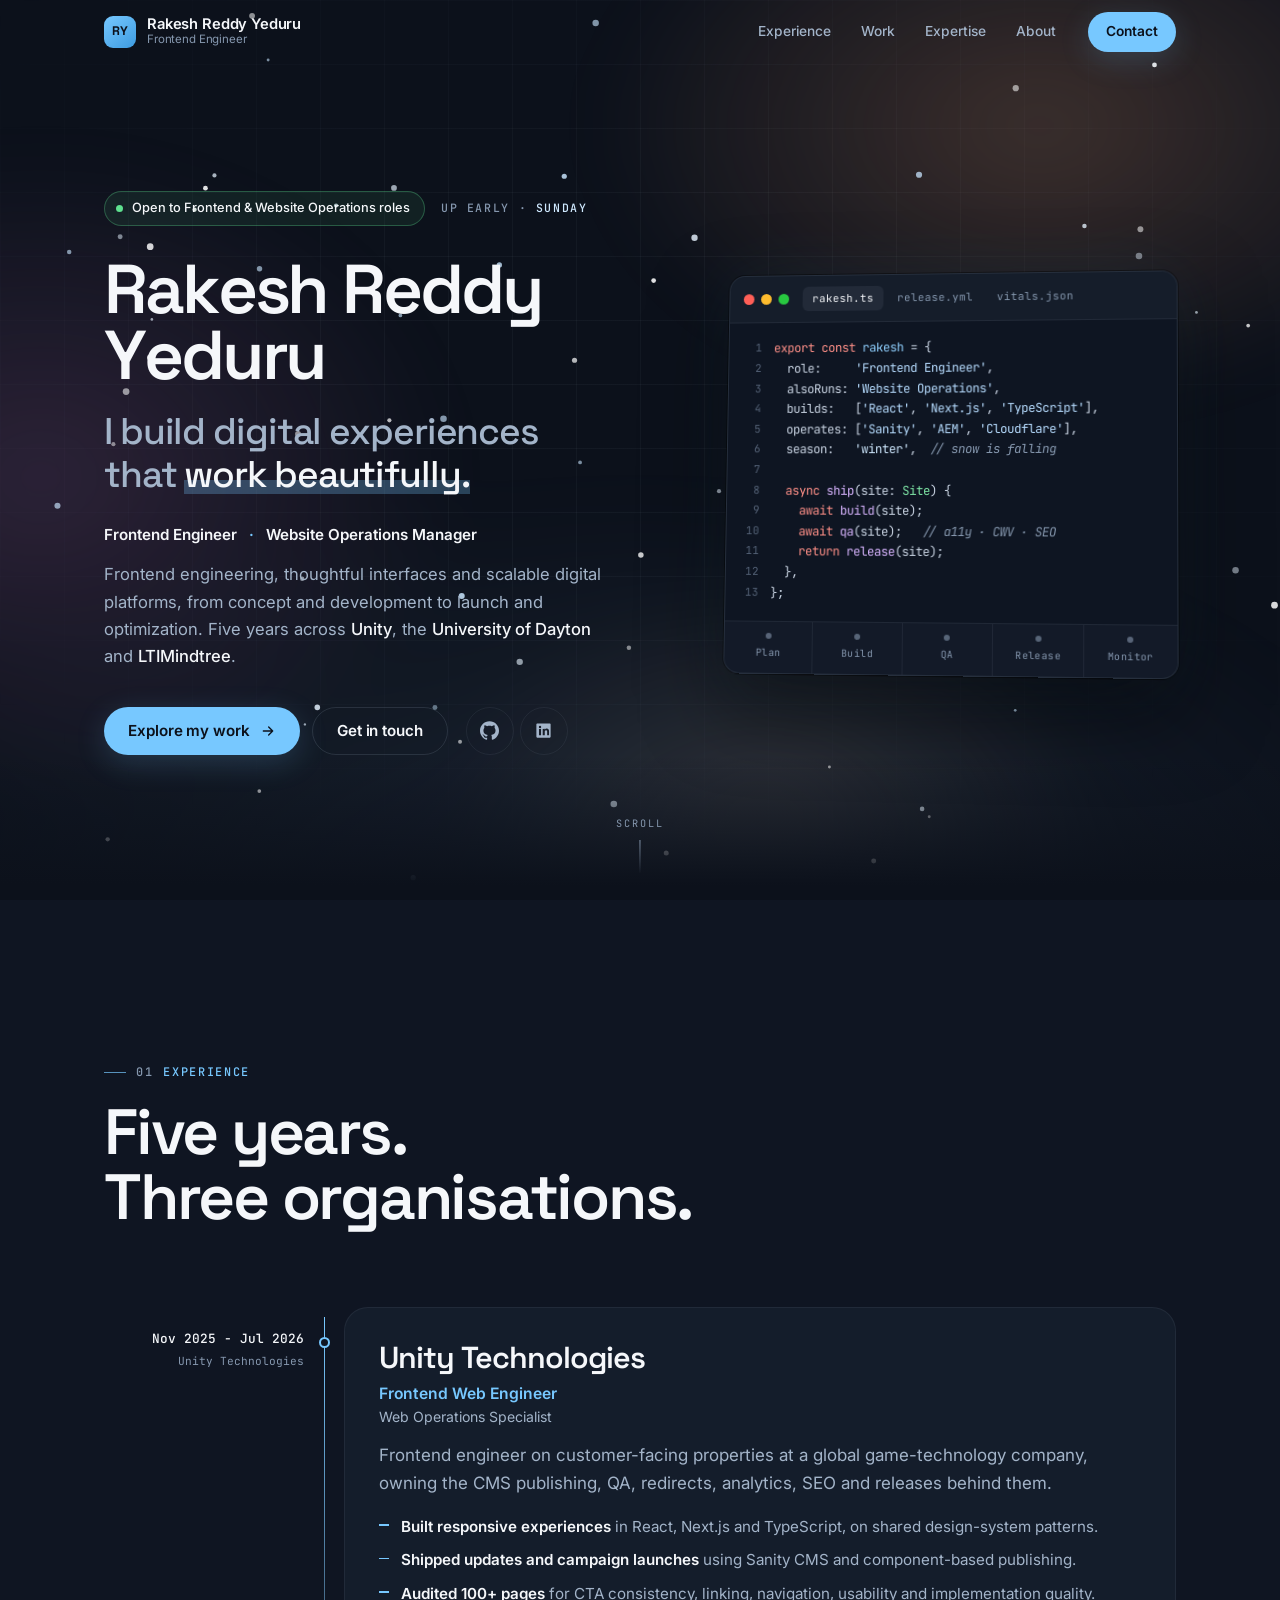
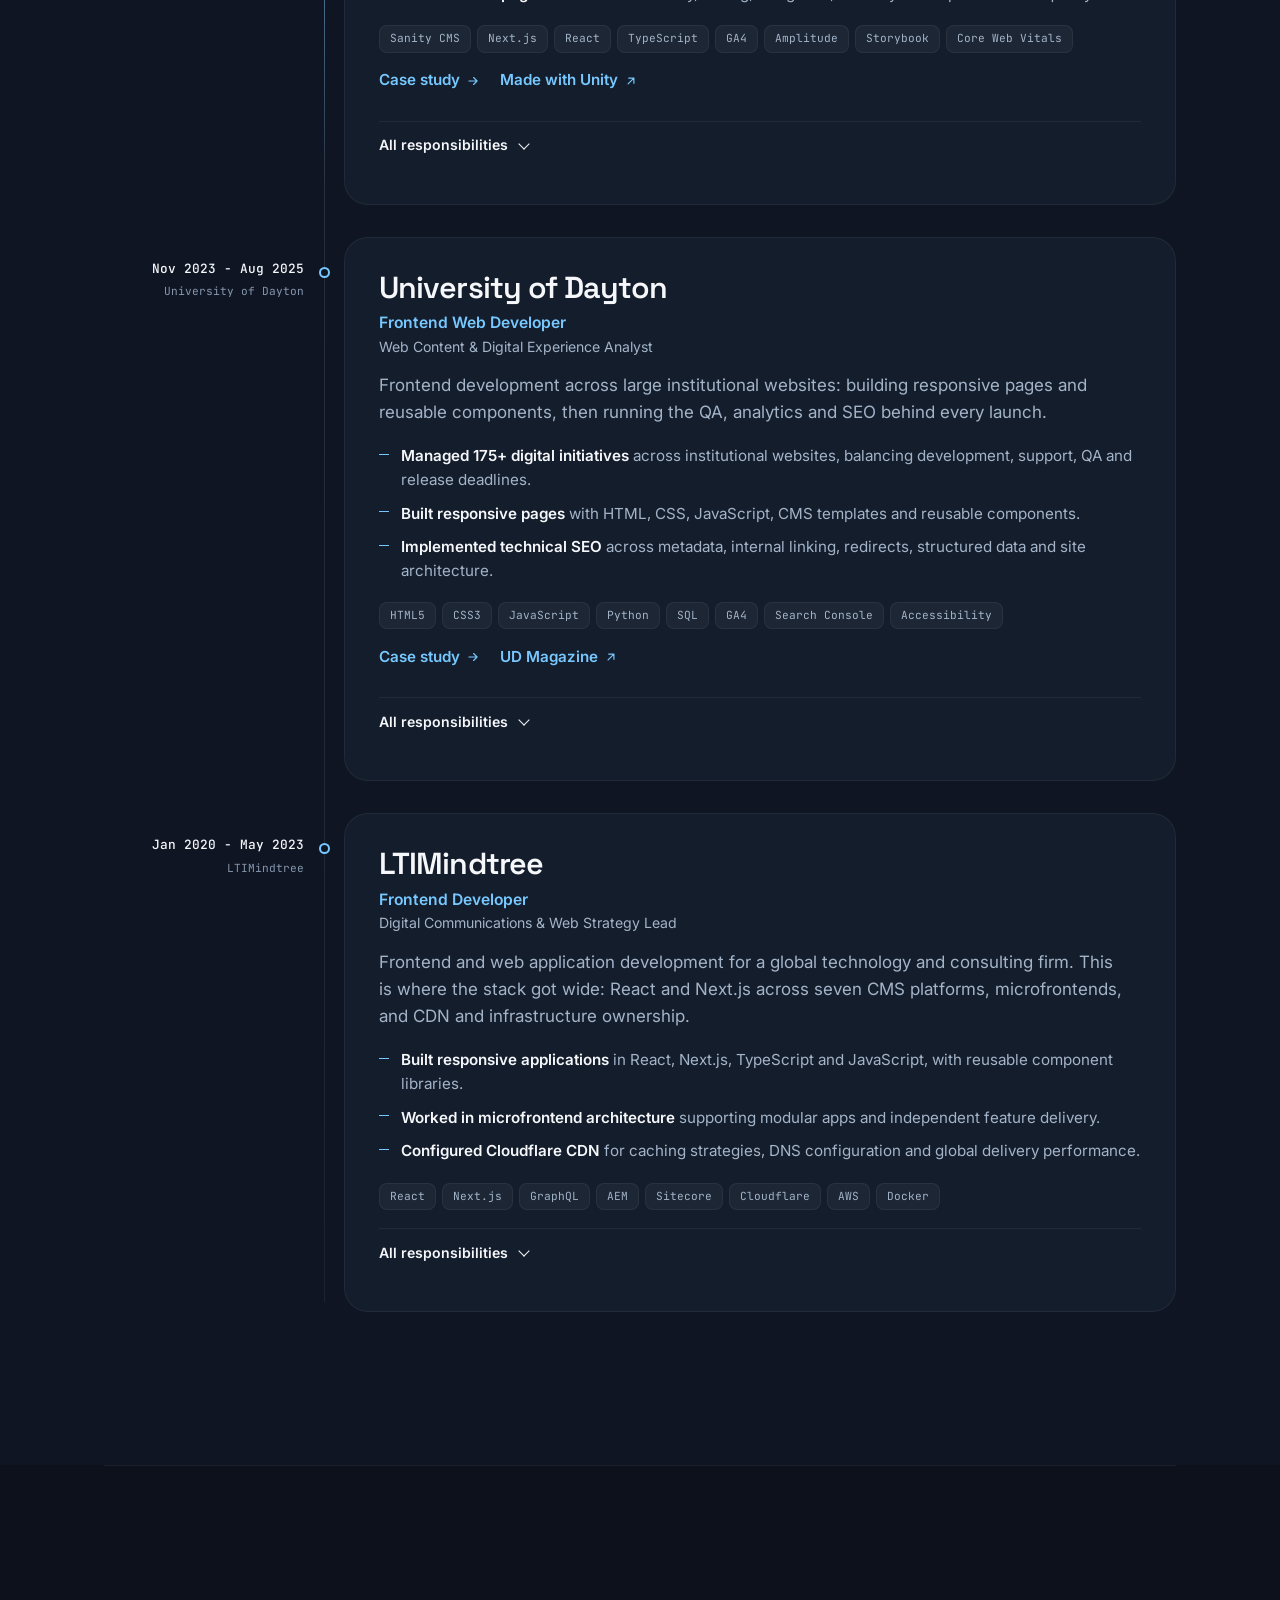
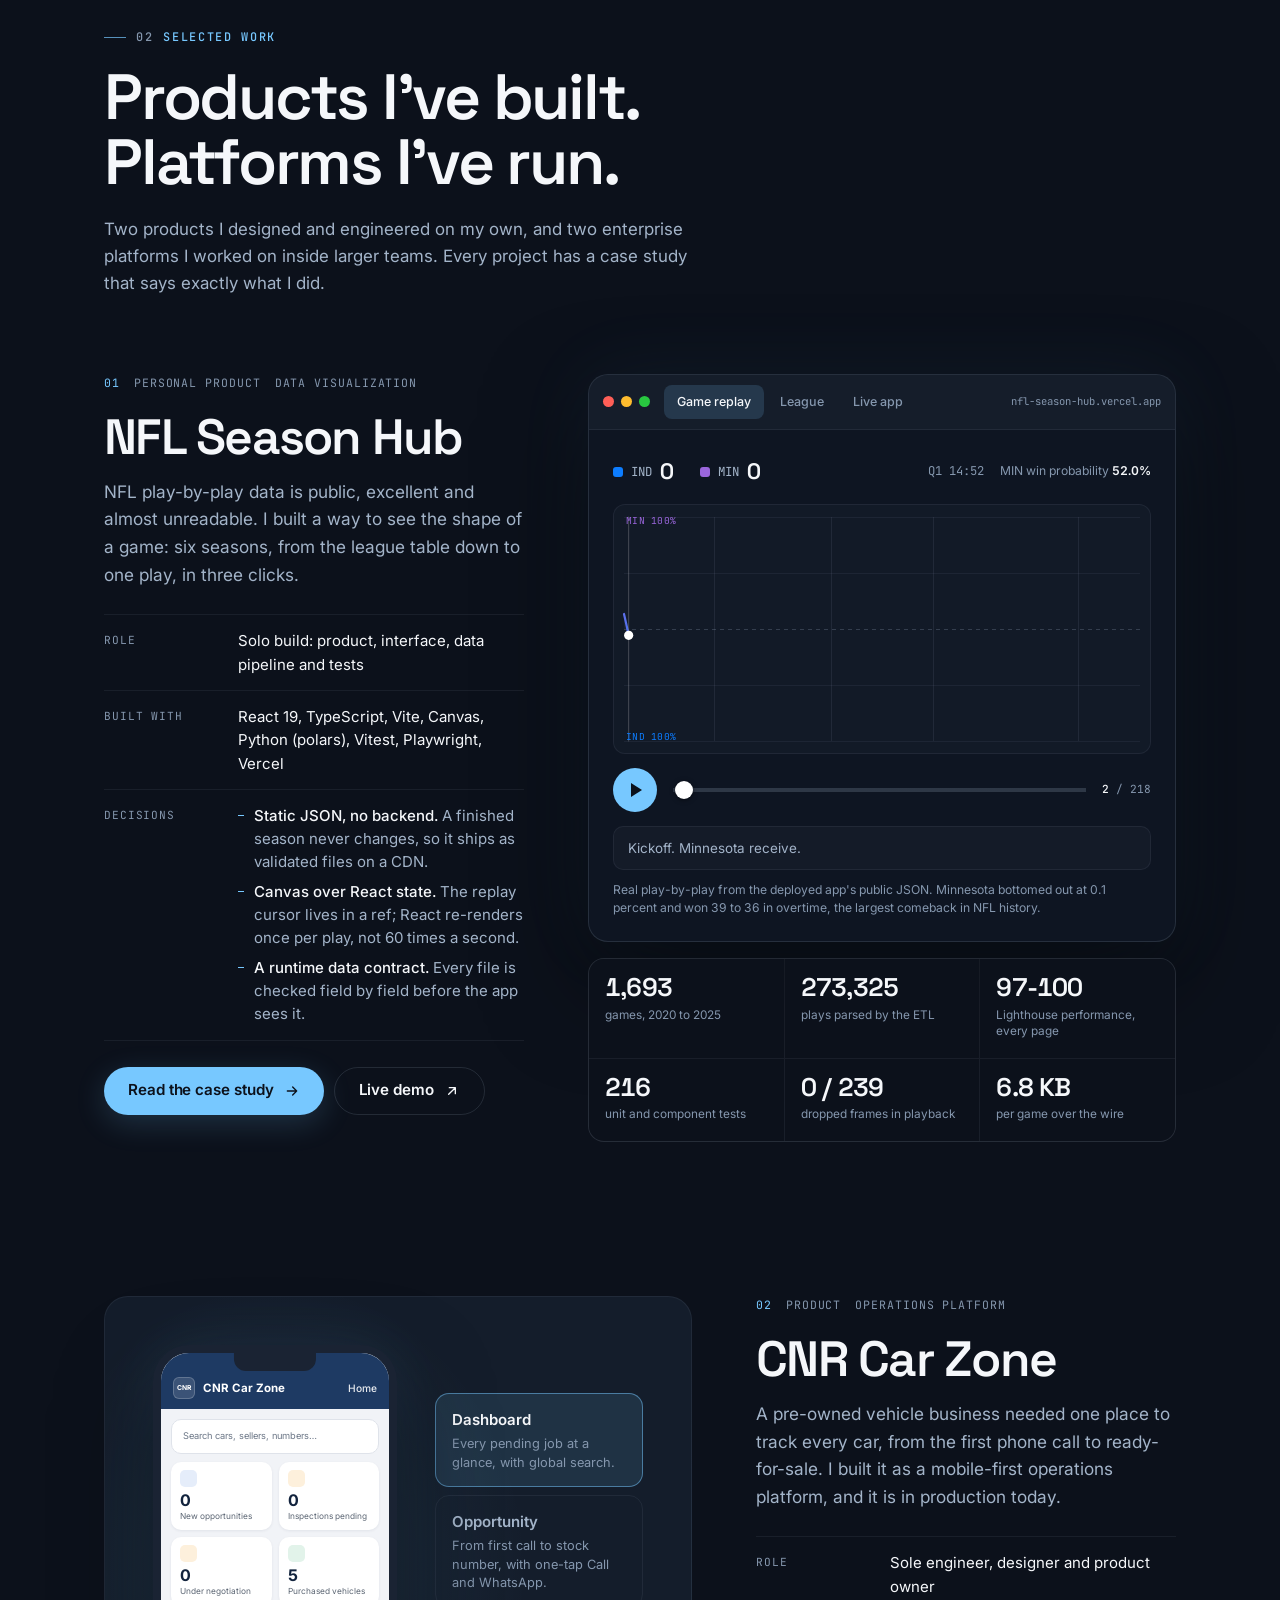
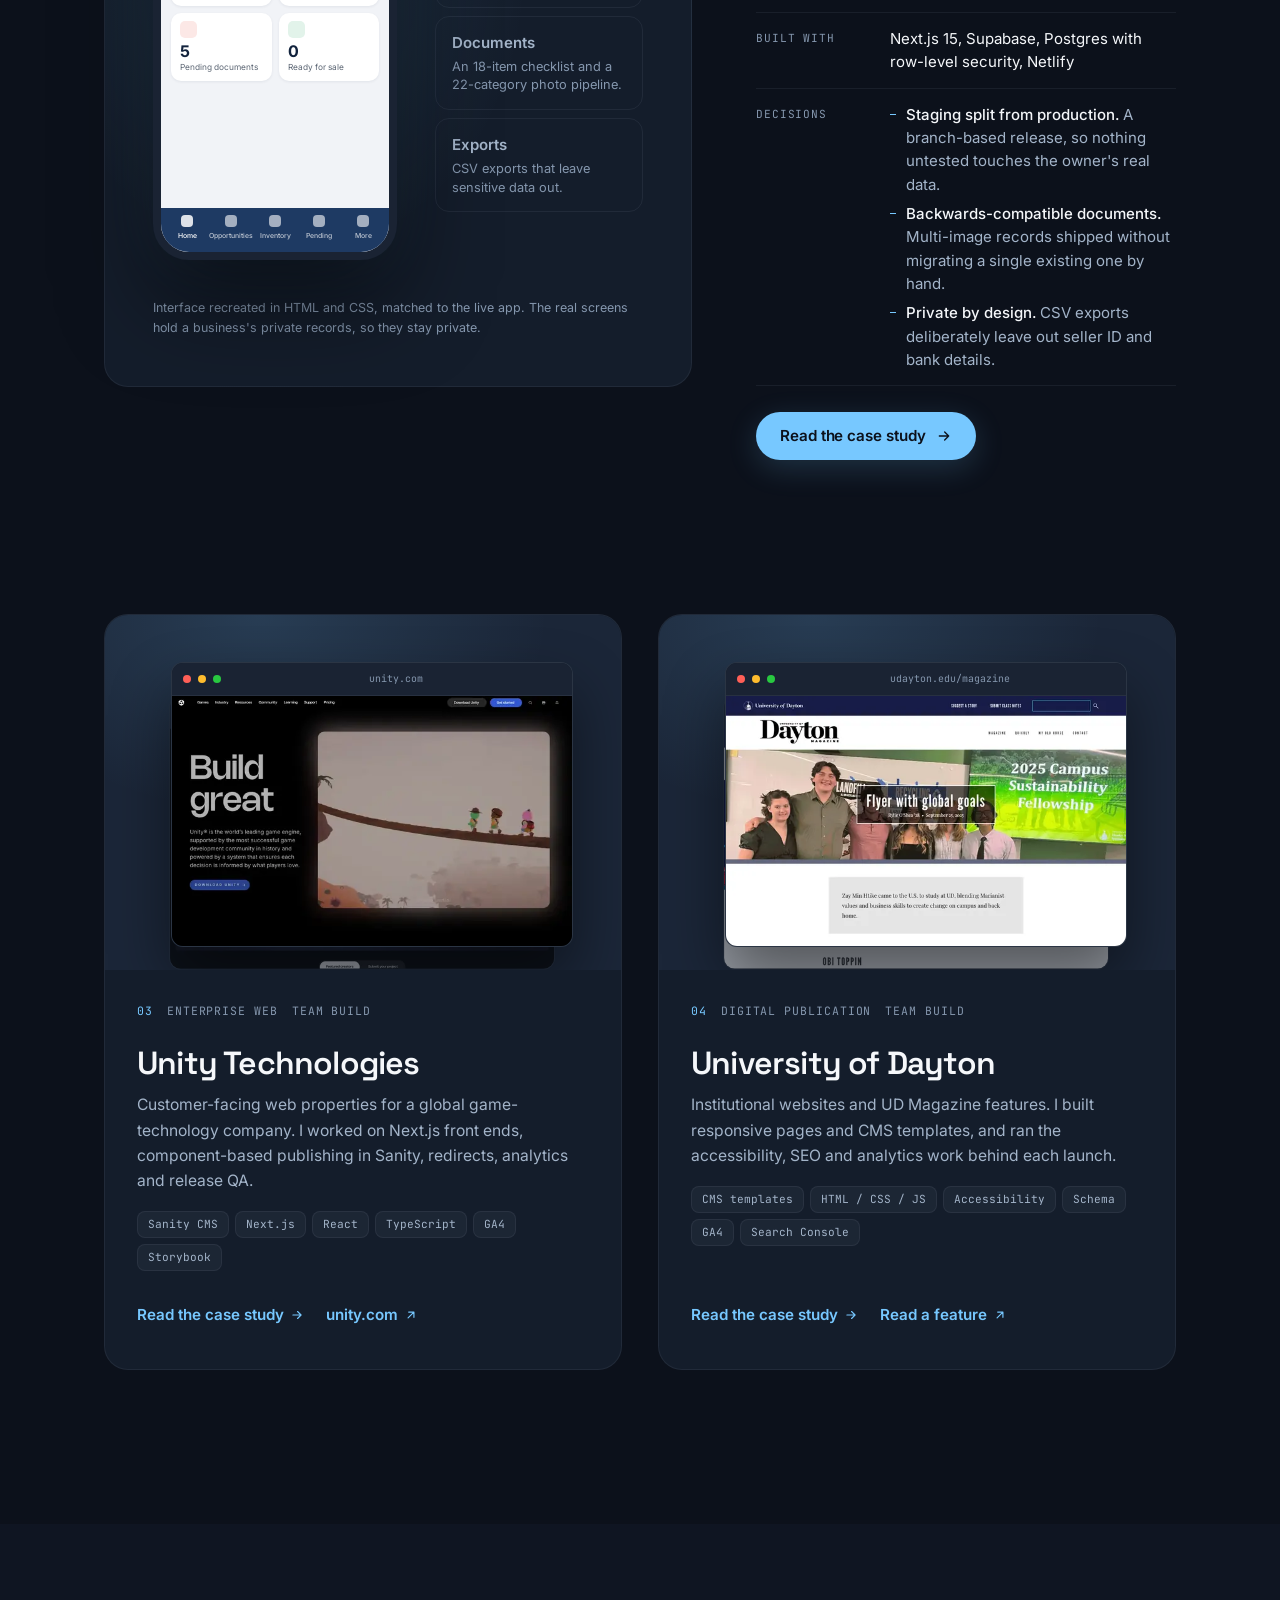
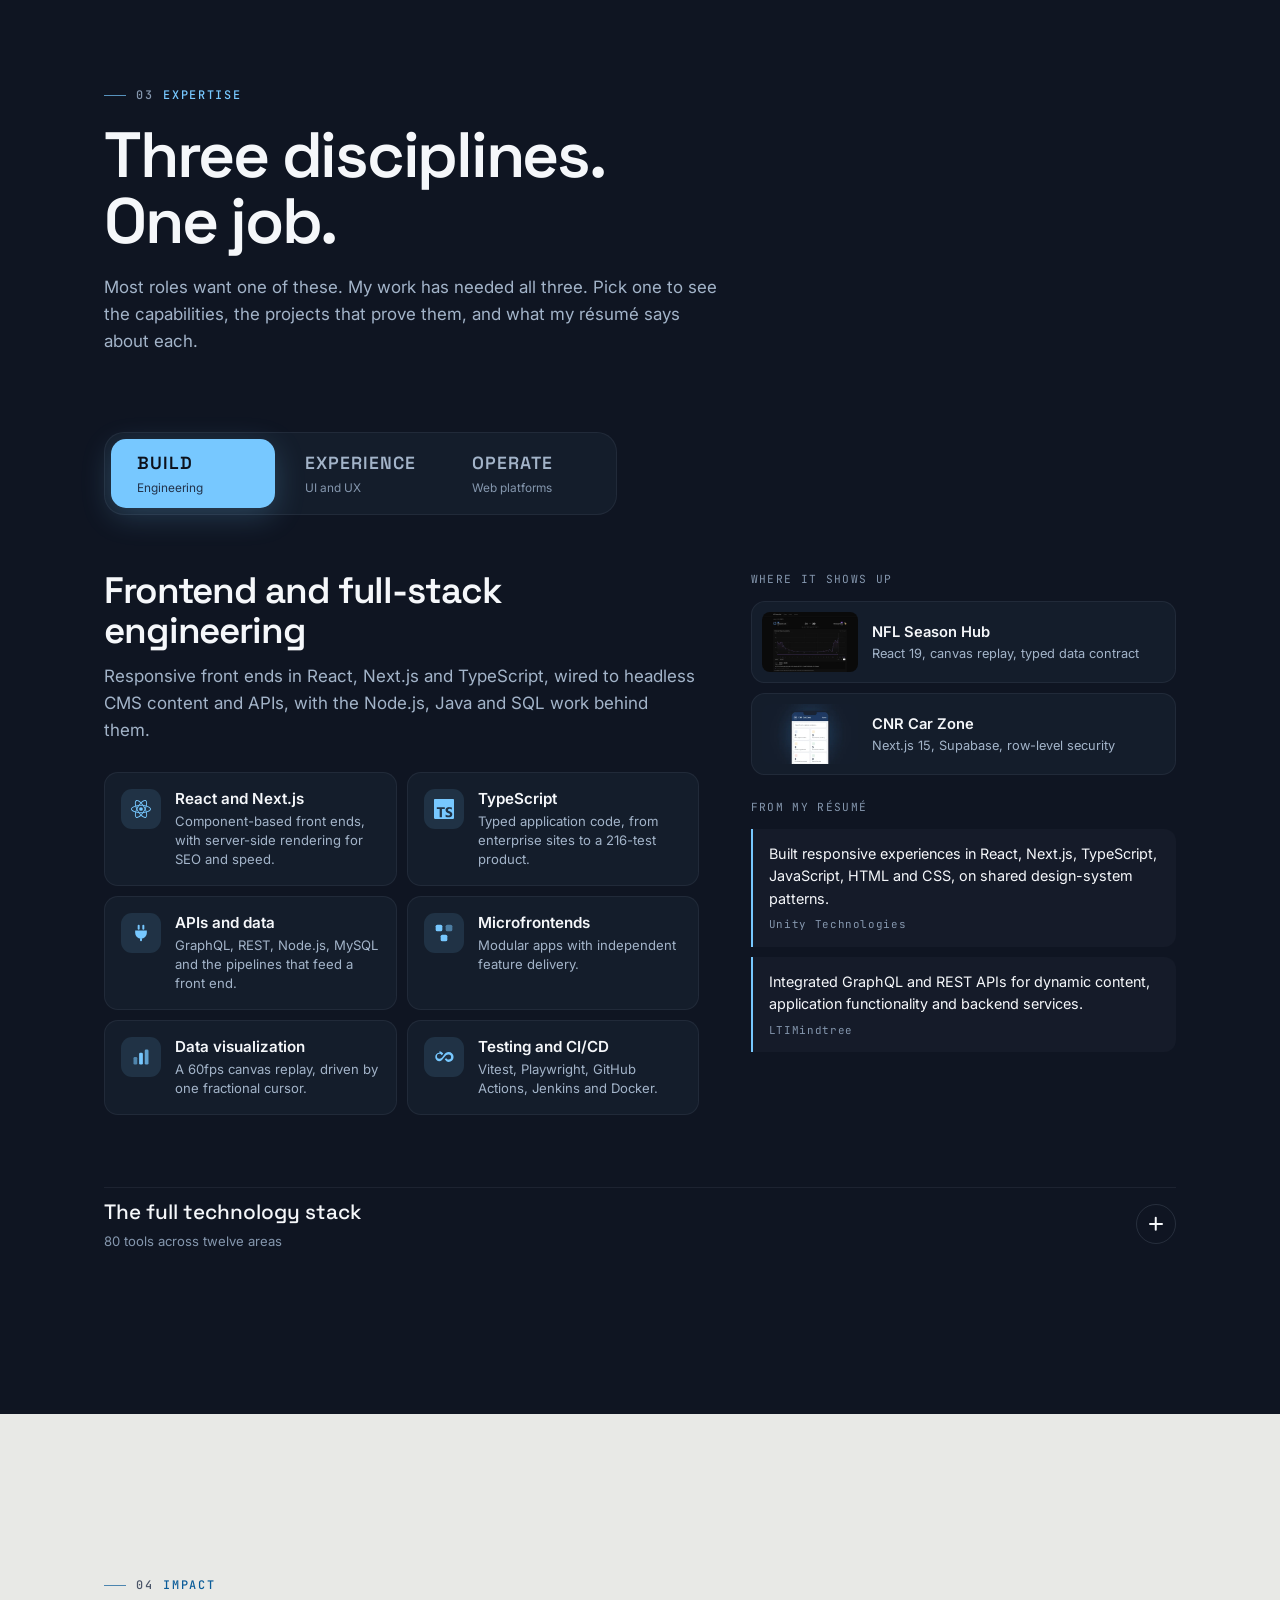
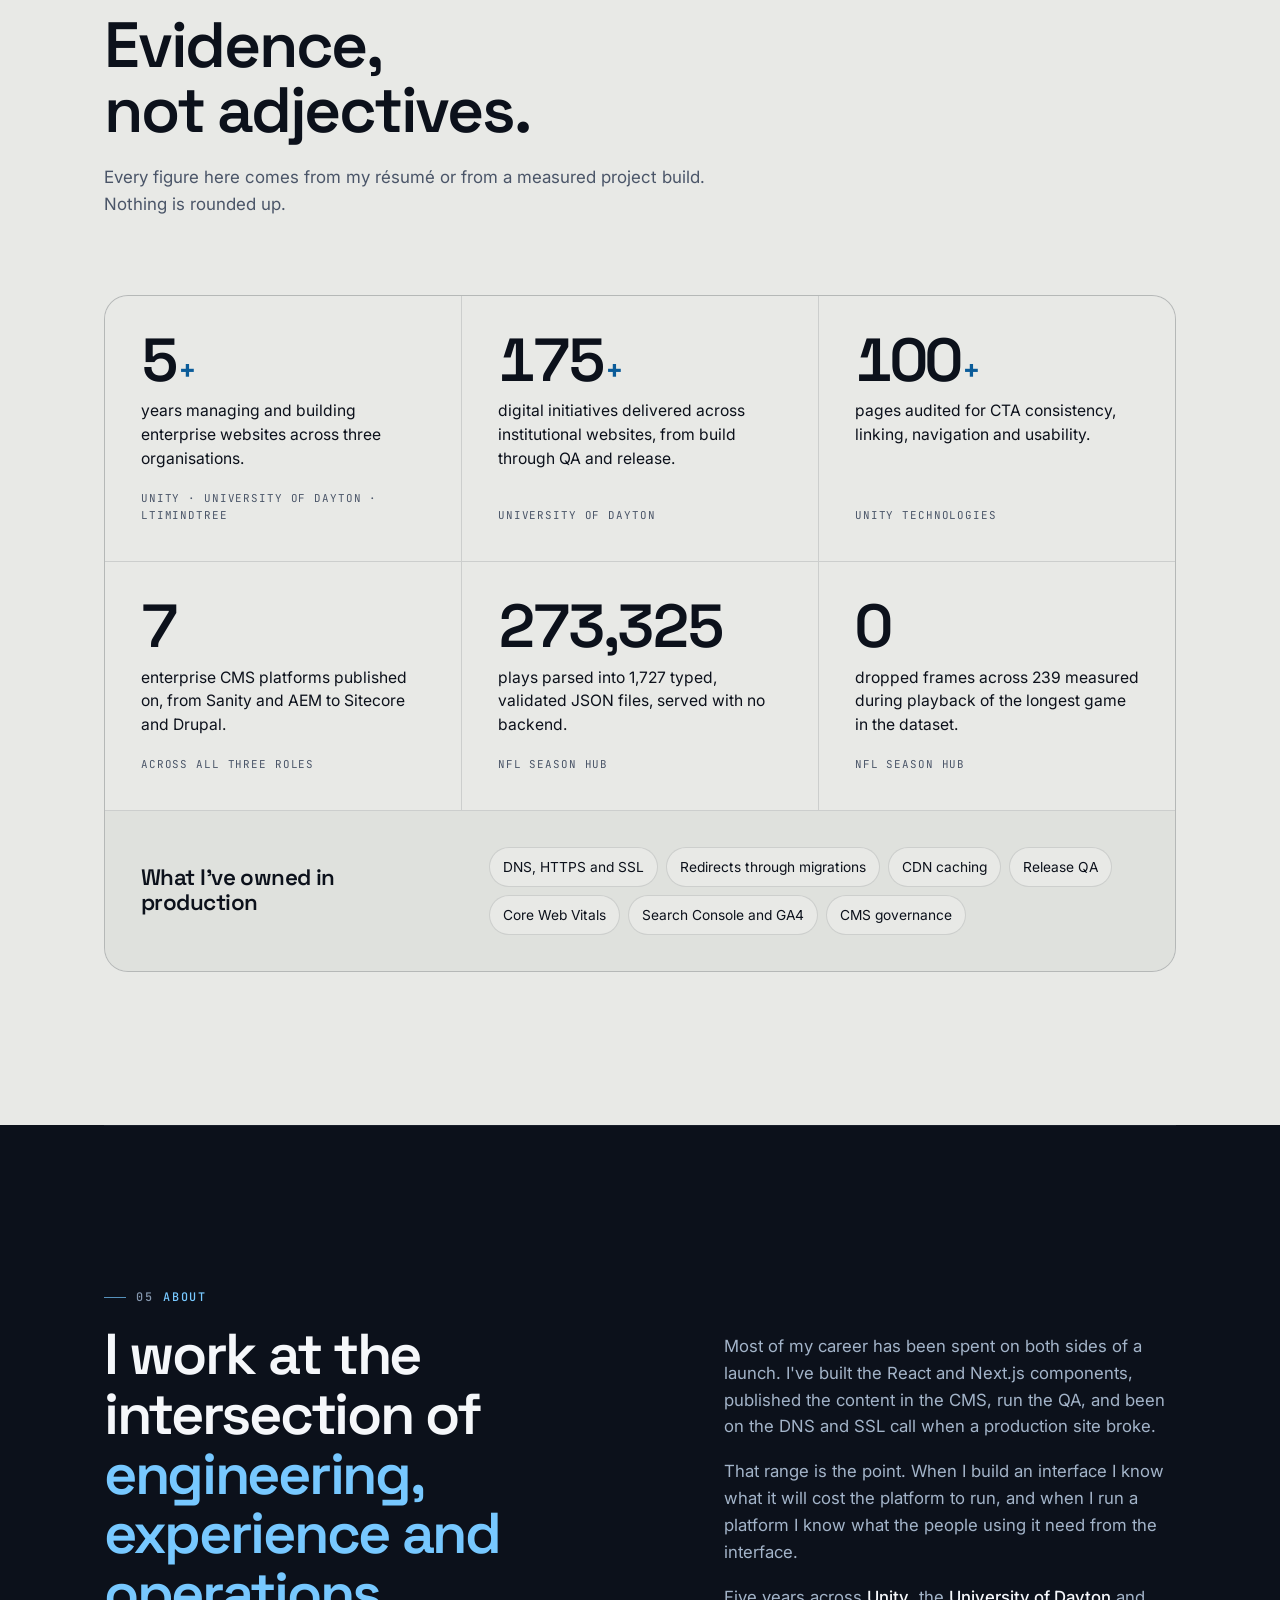
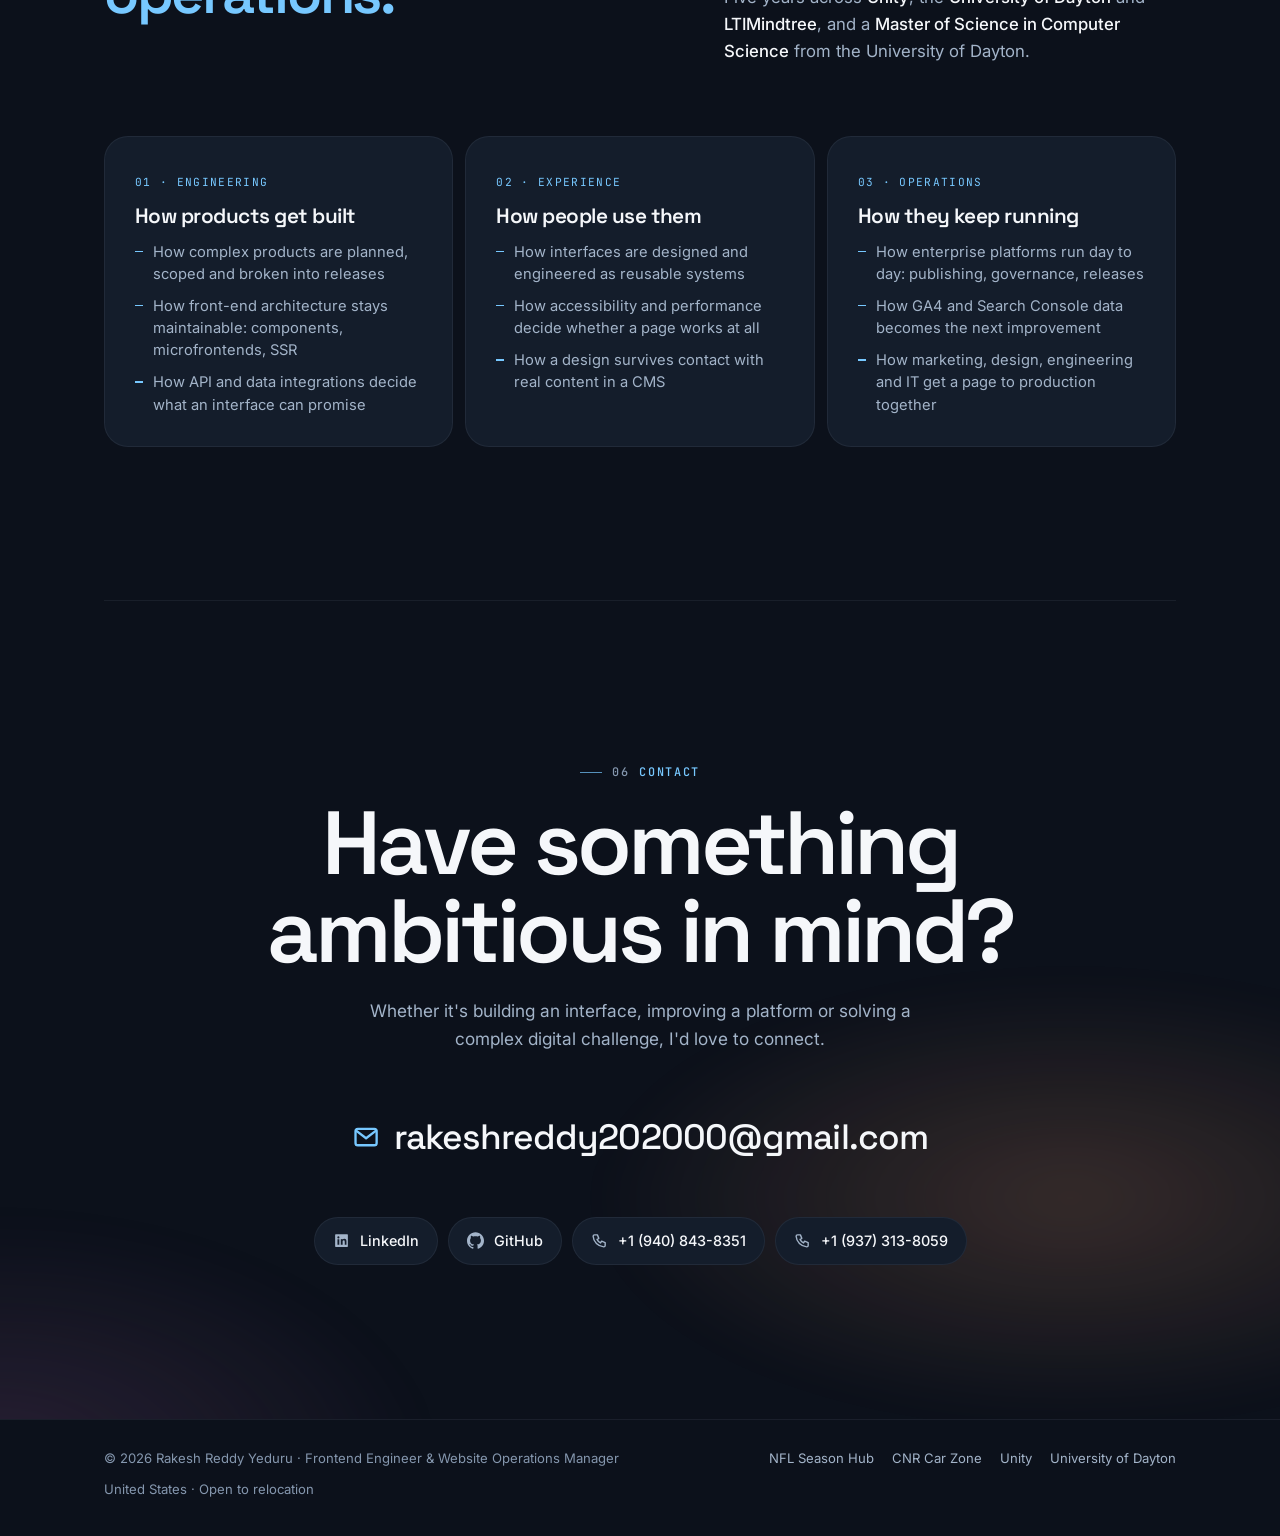
==== index.html @ 22d4b05c "Put professional experience before selected work Experience is now section 01, directly after the he" ====
<!DOCTYPE html>
<html lang="en" class="no-js">
<head>
<meta charset="utf-8" />
<meta name="viewport" content="width=device-width, initial-scale=1, viewport-fit=cover" />
<script>document.documentElement.className="js";</script>
<title>Rakesh Reddy Yeduru | Frontend Engineer &amp; Website Operations Manager</title>
<meta name="description" content="Frontend engineer and website operations manager. Five years across Unity, the University of Dayton and LTIMindtree: React and Next.js front ends, enterprise CMS, technical SEO, performance and production releases." />
<link rel="canonical" href="https://rakesh0710.github.io/Rakesh_Portfolio/" />
<meta name="theme-color" content="#0c111b" />
<link rel="icon" href="data:image/svg+xml,<svg xmlns='http://www.w3.org/2000/svg' viewBox='0 0 64 64'><rect width='64' height='64' rx='15' fill='%2377c8ff'/><text x='32' y='43' font-family='Helvetica,Arial,sans-serif' font-size='28' font-weight='bold' fill='%230c111b' text-anchor='middle'>RY</text></svg>" />

<!-- Link preview. og:image MUST be absolute. Update these URLs if the repo is ever renamed. -->
<meta property="og:type" content="website" />
<meta property="og:site_name" content="Rakesh Reddy Yeduru" />
<meta property="og:url" content="https://rakesh0710.github.io/Rakesh_Portfolio/" />
<meta property="og:title" content="Rakesh Reddy Yeduru | Frontend Engineer &amp; Website Operations Manager" />
<meta property="og:description" content="I build digital experiences that work beautifully. Five years across Unity, the University of Dayton and LTIMindtree." />
<meta property="og:image" content="https://rakesh0710.github.io/Rakesh_Portfolio/og.png" />
<meta property="og:image:width" content="1200" />
<meta property="og:image:height" content="630" />
<meta name="twitter:card" content="summary_large_image" />

<link rel="preconnect" href="https://fonts.googleapis.com">
<link rel="preconnect" href="https://fonts.gstatic.com" crossorigin>
<link href="https://fonts.googleapis.com/css2?family=Inter:wght@400;500;600&family=JetBrains+Mono:wght@400;500&family=Space+Grotesk:wght@500;600;700&display=swap" rel="stylesheet">
<link rel="stylesheet" href="styles.css">

<script type="application/ld+json">
{
  "@context": "https://schema.org",
  "@type": "Person",
  "name": "Rakesh Reddy Yeduru",
  "url": "https://rakesh0710.github.io/Rakesh_Portfolio/",
  "jobTitle": ["Frontend Engineer", "Website Operations Manager"],
  "email": "mailto:rakeshreddy202000@gmail.com",
  "alumniOf": { "@type": "CollegeOrUniversity", "name": "University of Dayton" },
  "sameAs": ["https://www.linkedin.com/in/rakeshyeduru/", "https://github.com/Rakesh0710"],
  "knowsAbout": ["React", "Next.js", "TypeScript", "Frontend engineering", "Enterprise CMS", "Technical SEO", "Web performance", "Accessibility", "Website operations"]
}
</script>
</head>
<body>
<svg class="sprite" aria-hidden="true" focusable="false" width="0" height="0" style="position:absolute"><symbol id="i-adobe" viewBox="0 0 24 24" fill="currentColor"><path d="M13.966 22.624l-1.69-4.281H8.122l3.892-9.144 5.662 13.425zM8.884 1.376H0v21.248zm15.116 0h-8.884L24 22.624Z"/></symbol><symbol id="i-amazonwebservices" viewBox="0 0 24 24" fill="currentColor"><path d="M6.763 10.036c0 .296.032.535.088.71.064.176.144.368.256.576.04.063.056.127.056.183 0 .08-.048.16-.152.24l-.503.335a.383.383 0 0 1-.208.072c-.08 0-.16-.04-.239-.112a2.47 2.47 0 0 1-.287-.375 6.18 6.18 0 0 1-.248-.471c-.622.734-1.405 1.101-2.347 1.101-.67 0-1.205-.191-1.596-.574-.391-.384-.59-.894-.59-1.533 0-.678.239-1.23.726-1.644.487-.415 1.133-.623 1.955-.623.272 0 .551.024.846.064.296.04.6.104.918.176v-.583c0-.607-.127-1.03-.375-1.277-.255-.248-.686-.367-1.3-.367-.28 0-.568.031-.863.103-.295.072-.583.16-.862.272a2.287 2.287 0 0 1-.28.104.488.488 0 0 1-.127.023c-.112 0-.168-.08-.168-.247v-.391c0-.128.016-.224.056-.28a.597.597 0 0 1 .224-.167c.279-.144.614-.264 1.005-.36a4.84 4.84 0 0 1 1.246-.151c.95 0 1.644.216 2.091.647.439.43.662 1.085.662 1.963v2.586zm-3.24 1.214c.263 0 .534-.048.822-.144.287-.096.543-.271.758-.51.128-.152.224-.32.272-.512.047-.191.08-.423.08-.694v-.335a6.66 6.66 0 0 0-.735-.136 6.02 6.02 0 0 0-.75-.048c-.535 0-.926.104-1.19.32-.263.215-.39.518-.39.917 0 .375.095.655.295.846.191.2.47.296.838.296zm6.41.862c-.144 0-.24-.024-.304-.08-.064-.048-.12-.16-.168-.311L7.586 5.55a1.398 1.398 0 0 1-.072-.32c0-.128.064-.2.191-.2h.783c.151 0 .255.025.31.08.065.048.113.16.16.312l1.342 5.284 1.245-5.284c.04-.16.088-.264.151-.312a.549.549 0 0 1 .32-.08h.638c.152 0 .256.025.32.08.063.048.12.16.151.312l1.261 5.348 1.381-5.348c.048-.16.104-.264.16-.312a.52.52 0 0 1 .311-.08h.743c.127 0 .2.065.2.2 0 .04-.009.08-.017.128a1.137 1.137 0 0 1-.056.2l-1.923 6.17c-.048.16-.104.263-.168.311a.51.51 0 0 1-.303.08h-.687c-.151 0-.255-.024-.32-.08-.063-.056-.119-.16-.15-.32l-1.238-5.148-1.23 5.14c-.04.16-.087.264-.15.32-.065.056-.177.08-.32.08zm10.256.215c-.415 0-.83-.048-1.229-.143-.399-.096-.71-.2-.918-.32-.128-.071-.215-.151-.247-.223a.563.563 0 0 1-.048-.224v-.407c0-.167.064-.247.183-.247.048 0 .096.008.144.024.048.016.12.048.2.08.271.12.566.215.878.279.319.064.63.096.95.096.502 0 .894-.088 1.165-.264a.86.86 0 0 0 .415-.758.777.777 0 0 0-.215-.559c-.144-.151-.416-.287-.807-.415l-1.157-.36c-.583-.183-1.014-.454-1.277-.813a1.902 1.902 0 0 1-.4-1.158c0-.335.073-.63.216-.886.144-.255.335-.479.575-.654.24-.184.51-.32.83-.415.32-.096.655-.136 1.006-.136.175 0 .359.008.535.032.183.024.35.056.518.088.16.04.312.08.455.127.144.048.256.096.336.144a.69.69 0 0 1 .24.2.43.43 0 0 1 .071.263v.375c0 .168-.064.256-.184.256a.83.83 0 0 1-.303-.096 3.652 3.652 0 0 0-1.532-.311c-.455 0-.815.071-1.062.223-.248.152-.375.383-.375.71 0 .224.08.416.24.567.159.152.454.304.877.44l1.134.358c.574.184.99.44 1.237.767.247.327.367.702.367 1.117 0 .343-.072.655-.207.926-.144.272-.336.511-.583.703-.248.2-.543.343-.886.447-.36.111-.734.167-1.142.167zM21.698 16.207c-2.626 1.94-6.442 2.969-9.722 2.969-4.598 0-8.74-1.7-11.87-4.526-.247-.223-.024-.527.272-.351 3.384 1.963 7.559 3.153 11.877 3.153 2.914 0 6.114-.607 9.06-1.852.439-.2.814.287.383.607zM22.792 14.961c-.336-.43-2.22-.207-3.074-.103-.255.032-.295-.192-.063-.36 1.5-1.053 3.967-.75 4.254-.399.287.36-.08 2.826-1.485 4.007-.215.184-.423.088-.327-.151.32-.79 1.03-2.57.695-2.994z"/></symbol><symbol id="i-apache" viewBox="0 0 24 24" fill="currentColor"><path d="M17.805 2.197v.066h.156v.44h.072v-.44h.156v-.066zm.9 0l-.175.353-.172-.353h-.087v.506h.067V2.3l.172.35h.045l.172-.35v.404h.066v-.506zm-4.257 1c-.204.31-.424.66-.66 1.06l-.04.062a44.457 44.457 0 00-1.265 2.29c-.187.36-.38.742-.577 1.146l2.267-.25c.66-.302.955-.578 1.242-.976a15.5 15.5 0 00.23-.342c.23-.363.46-.763.663-1.16.197-.386.37-.767.505-1.11.083-.22.15-.422.198-.6.042-.158.074-.307.1-.45-.884.15-1.965.295-2.668.33zM11.894 7.78l-.077.16c-.078.16-.157.32-.236.488-.086.18-.172.364-.26.552l-.132.287a75.265 75.265 0 00-1.427 3.3c-.163.397-.327.807-.493 1.23-.15.38-.297.765-.45 1.164l-.02.06c-.15.396-.3.802-.453 1.22l-.01.027.72-.08a.213.213 0 01-.042-.006c.863-.106 2.01-.75 2.75-1.547.342-.367.652-.8.94-1.306.213-.377.413-.795.604-1.258.168-.405.328-.843.48-1.318-.196.105-.423.18-.673.235a2.184 2.184 0 01-.273.046c.806-.31 1.314-.905 1.683-1.64a2.816 2.816 0 01-.968.428c-.06.012-.116.022-.174.03l-.043.006h.002c.278-.118.514-.248.718-.403a2.571 2.571 0 00.637-.698l.063-.104.077-.154a8.107 8.107 0 00.367-.85l.03-.088a3.04 3.04 0 00.123-.463.733.733 0 01-.094.065c-.243.145-.66.277-.996.34l.663-.074-.664.073h-.017l-.1.017c.006-.003.01-.006.017-.008l-2.265.25-.013.022zM8.27 16.45c-.117.323-.236.654-.355.992l-.005.015c-.016.046-.032.094-.05.142-.08.227-.15.432-.31.9.264.12.475.435.675.793a1.44 1.44 0 00-.466-.99c1.293.06 2.41-.27 2.99-1.217.05-.084.096-.173.14-.268-.26.333-.59.474-1.2.44 0 0-.004 0-.005.002l.004-.002c.9-.404 1.354-.79 1.754-1.433.094-.153.186-.32.28-.503-.788.81-1.702 1.04-2.664.865l-.72.078a6.43 6.43 0 00-.067.183zM15.42.112c-.376.222-1 .85-1.748 1.763l.686 1.294c.48-.687.97-1.307 1.462-1.836l.058-.062c-.02.02-.04.04-.057.062-.16.176-.644.74-1.375 1.863.703-.035 1.784-.18 2.666-.33.262-1.47-.258-2.142-.258-2.142s-.66-1.07-1.436-.61zm-3.084 6.402a40.253 40.253 0 011.306-2.26l.04-.064c.224-.352.45-.693.677-1.02l-.685-1.293-.157.192c-.197.245-.403.51-.613.79a39.853 39.853 0 00-2.016 2.97l-.022.038.893 1.763c.19-.378.38-.752.575-1.118zm-3.73 8.32c.158-.406.319-.81.483-1.225.156-.394.32-.79.484-1.19a91.133 91.133 0 011.6-3.604l.205-.424c.12-.243.237-.485.36-.724a.125.125 0 01.02-.04l-.895-1.763-.044.07c-.207.34-.414.687-.617 1.042a38.056 38.056 0 00-1.092 2.04l-.094.193a24.573 24.573 0 00-1.258 3.087 18.492 18.492 0 00-.52 1.997l.896 1.77c.117-.317.24-.638.364-.963zm-1.376-.476a13.38 13.38 0 00-.234 1.692c0 .02-.004.04-.005.06-.28-.45-1.03-.888-1.026-.884.537.778.944 1.55 1.005 2.31-.29.058-.684-.027-1.14-.195.475.436.83.556.97.588-.434.03-.89.328-1.346.67.668-.27 1.21-.38 1.596-.29-.61 1.74-1.23 3.655-1.843 5.69a.538.538 0 00.364-.354c.11-.368.84-2.786 1.978-5.965l.097-.27.028-.078c.12-.332.246-.672.374-1.02l.09-.237v-.004L7.24 14.3c-.003.02-.01.04-.012.06z"/></symbol><symbol id="i-badge" viewBox="0 0 24 24" fill="currentColor"><circle cx="12" cy="12" r="10"/><path d="m7.5 12.5 3 3 6-6.5" fill="none" stroke="#fff" stroke-width="2.4" stroke-linecap="round" stroke-linejoin="round"/></symbol><symbol id="i-bolt" viewBox="0 0 24 24" fill="currentColor"><path d="M13.5 2 4 13.5h6L9.5 22 20 10h-6.6z"/></symbol><symbol id="i-browser" viewBox="0 0 24 24" fill="currentColor"><rect x="2" y="3" width="20" height="18" rx="3" fill="none" stroke="currentColor" stroke-width="2.2"/><path d="M2 8.5h20" stroke="currentColor" stroke-width="2.2"/><circle cx="5.8" cy="5.8" r="1.1"/></symbol><symbol id="i-cache" viewBox="0 0 24 24" fill="currentColor"><rect x="2" y="3" width="20" height="6" rx="2"/><rect x="2" y="11" width="20" height="6" rx="2" opacity=".6"/><rect x="5" y="19" width="14" height="3" rx="1.5" opacity=".35"/></symbol><symbol id="i-chart" viewBox="0 0 24 24" fill="currentColor"><rect x="3" y="12" width="4.5" height="9" rx="1.5" opacity=".55"/><rect x="9.75" y="7" width="4.5" height="14" rx="1.5"/><rect x="16.5" y="3" width="4.5" height="18" rx="1.5" opacity=".75"/></symbol><symbol id="i-click" viewBox="0 0 24 24" fill="currentColor"><path d="M6 3.5 19.5 10l-5.6 1.9L11 18z"/><path d="M13 14.5 18 21" stroke="currentColor" stroke-width="2.6" stroke-linecap="round"/></symbol><symbol id="i-cloudflare" viewBox="0 0 24 24" fill="currentColor"><path d="M16.5088 16.8447c.1475-.5068.0908-.9707-.1553-1.3154-.2246-.3164-.6045-.499-1.0615-.5205l-8.6592-.1123a.1559.1559 0 0 1-.1333-.0713c-.0283-.042-.0351-.0986-.021-.1553.0278-.084.1123-.1484.2036-.1562l8.7359-.1123c1.0351-.0489 2.1601-.8868 2.5537-1.9136l.499-1.3013c.0215-.0561.0293-.1128.0147-.168-.5625-2.5463-2.835-4.4453-5.5499-4.4453-2.5039 0-4.6284 1.6177-5.3876 3.8614-.4927-.3658-1.1187-.5625-1.794-.499-1.2026.119-2.1665 1.083-2.2861 2.2856-.0283.31-.0069.6128.0635.894C1.5683 13.171 0 14.7754 0 16.752c0 .1748.0142.3515.0352.5273.0141.083.0844.1475.1689.1475h15.9814c.0909 0 .1758-.0645.2032-.1553l.12-.4268zm2.7568-5.5634c-.0771 0-.1611 0-.2383.0112-.0566 0-.1054.0415-.127.0976l-.3378 1.1744c-.1475.5068-.0918.9707.1543 1.3164.2256.3164.6055.498 1.0625.5195l1.8437.1133c.0557 0 .1055.0263.1329.0703.0283.043.0351.1074.0214.1562-.0283.084-.1132.1485-.204.1553l-1.921.1123c-1.041.0488-2.1582.8867-2.5527 1.914l-.1406.3585c-.0283.0713.0215.1416.0986.1416h6.5977c.0771 0 .1474-.0489.169-.126.1122-.4082.1757-.837.1757-1.2803 0-2.6025-2.125-4.727-4.7344-4.727"/></symbol><symbol id="i-code" viewBox="0 0 24 24" fill="currentColor"><path d="M8.2 5.4 2 12l6.2 6.6 1.9-1.8L5.7 12l4.4-4.8z"/><path d="m15.8 5.4 6.2 6.6-6.2 6.6-1.9-1.8 4.4-4.8-4.4-4.8z" opacity=".6"/></symbol><symbol id="i-compass" viewBox="0 0 24 24" fill="currentColor"><circle cx="12" cy="12" r="10" fill="none" stroke="currentColor" stroke-width="2.3"/><path d="m16 8-2.2 5.8L8 16l2.2-5.8z"/></symbol><symbol id="i-components" viewBox="0 0 24 24" fill="currentColor"><rect x="2" y="2" width="9" height="9" rx="2"/><rect x="13" y="2" width="9" height="9" rx="2"/><rect x="2" y="13" width="9" height="9" rx="2"/><rect x="13" y="13" width="9" height="9" rx="2" opacity=".45"/></symbol><symbol id="i-confluence" viewBox="0 0 24 24" fill="currentColor"><path d="M.87 18.257c-.248.382-.53.875-.763 1.245a.764.764 0 0 0 .255 1.04l4.965 3.054a.764.764 0 0 0 1.058-.26c.199-.332.454-.763.733-1.221 1.967-3.247 3.945-2.853 7.508-1.146l4.957 2.337a.764.764 0 0 0 1.028-.382l2.364-5.346a.764.764 0 0 0-.382-1 599.851 599.851 0 0 1-4.965-2.361C10.911 10.97 5.224 11.185.87 18.257zM23.131 5.743c.249-.405.531-.875.764-1.25a.764.764 0 0 0-.256-1.034L18.675.404a.764.764 0 0 0-1.058.26c-.195.335-.451.763-.734 1.225-1.966 3.246-3.945 2.85-7.508 1.146L4.437.694a.764.764 0 0 0-1.027.382L1.046 6.422a.764.764 0 0 0 .382 1c1.039.49 3.105 1.467 4.965 2.361 6.698 3.246 12.392 3.029 16.738-4.04z"/></symbol><symbol id="i-contentful" viewBox="0 0 24 24" fill="currentColor"><path d="M21.875 16.361c-.043-.048-1.067-1.18-2.365-1.19-.68 0-1.288.283-1.815.858-.773.842-2.35 1.85-4.25 1.921-1.598.059-3.085-.548-4.423-1.805-1.644-1.544-2.155-4.016-1.302-6.297.834-2.23 2.752-3.616 5.131-3.707l.044-.004c.024-.003 2.302-.258 4.325 1.548.17.185 1.154 1.197 2.475 1.228.823.018 1.586-.336 2.27-1.055.602-.632.87-1.342.797-2.112-.154-1.61-1.806-2.876-2.03-3.04-.212-.184-1.878-1.578-4.476-2.294-2.52-.695-6.42-.853-10.685 2.349a7.31 7.31 0 0 0-.557.49c-.28.208-.523.462-.716.753a12.469 12.469 0 0 0-3.064 8.677c.207 6.283 5.265 9.293 5.646 9.51.262.17 2.906 1.81 6.495 1.809 2.106 0 4.538-.565 7.005-2.322.248-.138 1.714-1.012 2.103-2.52.23-.894.042-1.815-.562-2.737l-.046-.06zm-16.932 1.97c0-1.09.887-1.977 1.977-1.977s1.977.886 1.977 1.977c0 1.09-.887 1.977-1.977 1.977s-1.977-.887-1.977-1.977zm.139-13.657c.236-.275.451-.498.628-.67a1.965 1.965 0 0 1 1.088-.329c1.09 0 1.977.887 1.977 1.977S7.888 7.63 6.798 7.63s-1.977-.887-1.977-1.977c0-.356.096-.69.261-.978zM13.249.999c3.954 0 6.657 2.336 6.826 2.486l.043.034c.42.3 1.532 1.301 1.63 2.324.044.469-.126.898-.52 1.313-.477.5-.983.752-1.504.738-.964-.019-1.743-.887-1.76-.905l-.042-.044c-2.292-2.063-4.83-1.855-5.13-1.822a6.82 6.82 0 0 0-3.012.818 3 3 0 0 0-2.34-3.214C9.543 1.45 11.516.999 13.248.999zM3.884 6.34a3 3 0 0 0 2.914 2.31c.122 0 .24-.01.358-.024a7.336 7.336 0 0 0-.39.866c-.75 2.003-.59 4.14.359 5.854-.068-.005-.136-.01-.205-.01a2.999 2.999 0 0 0-2.967 2.6 10.075 10.075 0 0 1-1.7-5.288 11.43 11.43 0 0 1 1.63-6.309zM21.497 18.9c-.3 1.174-1.615 1.89-1.627 1.896l-.058.036c-6.287 4.499-12.137.667-12.382.502l-.036-.022a2.848 2.848 0 0 1-.034-.02 2.998 2.998 0 0 0 2.543-3.228c1.124.64 2.336.951 3.58.906 2.214-.083 4.057-1.264 4.962-2.25.327-.356.67-.53 1.048-.53h.005c.762.004 1.46.688 1.593.826.421.658.558 1.291.406 1.884z"/></symbol><symbol id="i-css3" viewBox="0 0 24 24" fill="currentColor"><path d="M1.5 0h21l-1.91 21.563L11.977 24l-8.565-2.438L1.5 0zm17.09 4.413L5.41 4.41l.213 2.622 10.125.002-.255 2.716h-6.64l.24 2.573h6.182l-.366 3.523-2.91.804-2.956-.81-.188-2.11h-2.61l.29 3.855L12 19.288l5.373-1.53L18.59 4.414z"/></symbol><symbol id="i-database" viewBox="0 0 24 24" fill="currentColor"><ellipse cx="12" cy="5.5" rx="8.5" ry="3.5"/><path d="M3.5 9v4c0 1.9 3.8 3.5 8.5 3.5s8.5-1.6 8.5-3.5V9c0 1.9-3.8 3.5-8.5 3.5S3.5 10.9 3.5 9z" opacity=".75"/><path d="M3.5 15.5v3c0 1.9 3.8 3.5 8.5 3.5s8.5-1.6 8.5-3.5v-3c0 1.9-3.8 3.5-8.5 3.5s-8.5-1.6-8.5-3.5z" opacity=".5"/></symbol><symbol id="i-devices" viewBox="0 0 24 24" fill="currentColor"><rect x="2" y="4" width="14" height="11" rx="2"/><rect x="17" y="9" width="5" height="11" rx="1.6" opacity=".6"/><rect x="6" y="17" width="7" height="2" rx="1" opacity=".6"/></symbol><symbol id="i-docker" viewBox="0 0 24 24" fill="currentColor"><path d="M13.983 11.078h2.119a.186.186 0 00.186-.185V9.006a.186.186 0 00-.186-.186h-2.119a.185.185 0 00-.185.185v1.888c0 .102.083.185.185.185m-2.954-5.43h2.118a.186.186 0 00.186-.186V3.574a.186.186 0 00-.186-.185h-2.118a.185.185 0 00-.185.185v1.888c0 .102.082.185.185.185m0 2.716h2.118a.187.187 0 00.186-.186V6.29a.186.186 0 00-.186-.185h-2.118a.185.185 0 00-.185.185v1.887c0 .102.082.185.185.186m-2.93 0h2.12a.186.186 0 00.184-.186V6.29a.185.185 0 00-.185-.185H8.1a.185.185 0 00-.185.185v1.887c0 .102.083.185.185.186m-2.964 0h2.119a.186.186 0 00.185-.186V6.29a.185.185 0 00-.185-.185H5.136a.186.186 0 00-.186.185v1.887c0 .102.084.185.186.186m5.893 2.715h2.118a.186.186 0 00.186-.185V9.006a.186.186 0 00-.186-.186h-2.118a.185.185 0 00-.185.185v1.888c0 .102.082.185.185.185m-2.93 0h2.12a.185.185 0 00.184-.185V9.006a.185.185 0 00-.184-.186h-2.12a.185.185 0 00-.184.185v1.888c0 .102.083.185.185.185m-2.964 0h2.119a.185.185 0 00.185-.185V9.006a.185.185 0 00-.184-.186h-2.12a.186.186 0 00-.186.186v1.887c0 .102.084.185.186.185m-2.92 0h2.12a.185.185 0 00.184-.185V9.006a.185.185 0 00-.184-.186h-2.12a.185.185 0 00-.184.185v1.888c0 .102.082.185.185.185M23.763 9.89c-.065-.051-.672-.51-1.954-.51-.338.001-.676.03-1.01.087-.248-1.7-1.653-2.53-1.716-2.566l-.344-.199-.226.327c-.284.438-.49.922-.612 1.43-.23.97-.09 1.882.403 2.661-.595.332-1.55.413-1.744.42H.751a.751.751 0 00-.75.748 11.376 11.376 0 00.692 4.062c.545 1.428 1.355 2.48 2.41 3.124 1.18.723 3.1 1.137 5.275 1.137.983.003 1.963-.086 2.93-.266a12.248 12.248 0 003.823-1.389c.98-.567 1.86-1.288 2.61-2.136 1.252-1.418 1.998-2.997 2.553-4.4h.221c1.372 0 2.215-.549 2.68-1.009.309-.293.55-.65.707-1.046l.098-.288Z"/></symbol><symbol id="i-drupal" viewBox="0 0 24 24" fill="currentColor"><path d="M15.78 5.113C14.09 3.425 12.48 1.815 11.998 0c-.48 1.815-2.09 3.425-3.778 5.113-2.534 2.53-5.405 5.4-5.405 9.702a9.184 9.185 0 1018.368 0c0-4.303-2.871-7.171-5.405-9.702M6.72 16.954c-.563-.019-2.64-3.6 1.215-7.416l2.55 2.788a.218.218 0 01-.016.325c-.61.625-3.204 3.227-3.527 4.126-.066.186-.164.18-.222.177M12 21.677a3.158 3.158 0 01-3.158-3.159 3.291 3.291 0 01.787-2.087c.57-.696 2.37-2.655 2.37-2.655s1.774 1.988 2.367 2.649a3.09 3.09 0 01.792 2.093A3.158 3.158 0 0112 21.677m6.046-5.123c-.068.15-.223.398-.431.405-.371.014-.411-.177-.686-.583-.604-.892-5.864-6.39-6.848-7.455-.866-.935-.122-1.595.223-1.94C10.736 6.547 12 5.285 12 5.285s3.766 3.574 5.336 6.016c1.57 2.443 1.029 4.556.71 5.253"/></symbol><symbol id="i-funnel" viewBox="0 0 24 24" fill="currentColor"><path d="M2 4h20l-7.5 8.5V21L9.5 18v-5.5z"/></symbol><symbol id="i-gauge" viewBox="0 0 24 24" fill="currentColor"><path d="M12 3a9 9 0 0 0-9 9 8.9 8.9 0 0 0 1.6 5.1 1.5 1.5 0 0 0 2.5-1.7A5.9 5.9 0 0 1 6 12a6 6 0 0 1 12 0 5.9 5.9 0 0 1-1.1 3.4 1.5 1.5 0 0 0 2.5 1.7A8.9 8.9 0 0 0 21 12a9 9 0 0 0-9-9z"/><path d="M15.6 8.4 11 11.2a1.6 1.6 0 1 0 1.8 2.6l2.8-5.4z"/></symbol><symbol id="i-github" viewBox="0 0 24 24" fill="currentColor"><path d="M12 .297c-6.63 0-12 5.373-12 12 0 5.303 3.438 9.8 8.205 11.385.6.113.82-.258.82-.577 0-.285-.01-1.04-.015-2.04-3.338.724-4.042-1.61-4.042-1.61C4.422 18.07 3.633 17.7 3.633 17.7c-1.087-.744.084-.729.084-.729 1.205.084 1.838 1.236 1.838 1.236 1.07 1.835 2.809 1.305 3.495.998.108-.776.417-1.305.76-1.605-2.665-.3-5.466-1.332-5.466-5.93 0-1.31.465-2.38 1.235-3.22-.135-.303-.54-1.523.105-3.176 0 0 1.005-.322 3.3 1.23.96-.267 1.98-.399 3-.405 1.02.006 2.04.138 3 .405 2.28-1.552 3.285-1.23 3.285-1.23.645 1.653.24 2.873.12 3.176.765.84 1.23 1.91 1.23 3.22 0 4.61-2.805 5.625-5.475 5.92.42.36.81 1.096.81 2.22 0 1.606-.015 2.896-.015 3.286 0 .315.21.69.825.57C20.565 22.092 24 17.592 24 12.297c0-6.627-5.373-12-12-12"/></symbol><symbol id="i-githubactions" viewBox="0 0 24 24" fill="currentColor"><path d="M10.984 13.836a.5.5 0 0 1-.353-.146l-.745-.743a.5.5 0 1 1 .706-.708l.392.391 1.181-1.18a.5.5 0 0 1 .708.707l-1.535 1.533a.504.504 0 0 1-.354.146zm9.353-.147l1.534-1.532a.5.5 0 0 0-.707-.707l-1.181 1.18-.392-.391a.5.5 0 1 0-.706.708l.746.743a.497.497 0 0 0 .706-.001zM4.527 7.452l2.557-1.585A1 1 0 0 0 7.09 4.17L4.533 2.56A1 1 0 0 0 3 3.406v3.196a1.001 1.001 0 0 0 1.527.85zm2.03-2.436L4 6.602V3.406l2.557 1.61zM24 12.5c0 1.93-1.57 3.5-3.5 3.5a3.503 3.503 0 0 1-3.46-3h-2.08a3.503 3.503 0 0 1-3.46 3 3.502 3.502 0 0 1-3.46-3h-.558c-.972 0-1.85-.399-2.482-1.042V17c0 1.654 1.346 3 3 3h.04c.244-1.693 1.7-3 3.46-3 1.93 0 3.5 1.57 3.5 3.5S13.43 24 11.5 24a3.502 3.502 0 0 1-3.46-3H8c-2.206 0-4-1.794-4-4V9.899A5.008 5.008 0 0 1 0 5c0-2.757 2.243-5 5-5s5 2.243 5 5a5.005 5.005 0 0 1-4.952 4.998A2.482 2.482 0 0 0 7.482 12h.558c.244-1.693 1.7-3 3.46-3a3.502 3.502 0 0 1 3.46 3h2.08a3.503 3.503 0 0 1 3.46-3c1.93 0 3.5 1.57 3.5 3.5zm-15 8c0 1.378 1.122 2.5 2.5 2.5s2.5-1.122 2.5-2.5-1.122-2.5-2.5-2.5S9 19.122 9 20.5zM5 9c2.206 0 4-1.794 4-4S7.206 1 5 1 1 2.794 1 5s1.794 4 4 4zm9 3.5c0-1.378-1.122-2.5-2.5-2.5S9 11.122 9 12.5s1.122 2.5 2.5 2.5 2.5-1.122 2.5-2.5zm9 0c0-1.378-1.122-2.5-2.5-2.5S18 11.122 18 12.5s1.122 2.5 2.5 2.5 2.5-1.122 2.5-2.5zm-13 8a.5.5 0 1 0 1 0 .5.5 0 0 0-1 0zm2 0a.5.5 0 1 0 1 0 .5.5 0 0 0-1 0zm12 0c0 1.93-1.57 3.5-3.5 3.5a3.503 3.503 0 0 1-3.46-3.002c-.007.001-.013.005-.021.005l-.506.017h-.017a.5.5 0 0 1-.016-.999l.506-.017c.018-.002.035.006.052.007A3.503 3.503 0 0 1 20.5 17c1.93 0 3.5 1.57 3.5 3.5zm-1 0c0-1.378-1.122-2.5-2.5-2.5S18 19.122 18 20.5s1.122 2.5 2.5 2.5 2.5-1.122 2.5-2.5z"/></symbol><symbol id="i-globe" viewBox="0 0 24 24" fill="currentColor"><path d="M12 2a10 10 0 1 0 0 20 10 10 0 0 0 0-20zm0 2c1.3 0 2.7 2 3.2 5.2H8.8C9.3 6 10.7 4 12 4zM4.3 11h3.2a20 20 0 0 0 0 2H4.3a8 8 0 0 1 0-2zm0 4h3.5c.5 2.6 1.4 4.4 2.3 5.3A8 8 0 0 1 4.3 15zm5.3 0h4.8c-.6 2.9-1.8 5-2.4 5s-1.8-2.1-2.4-5zm5-2H9.4a18 18 0 0 1 0-2h5.2a18 18 0 0 1 0 2zm1.4 2h3.7a8 8 0 0 1-5.8 5.3c.9-.9 1.8-2.7 2.1-5.3zm.6-2a20 20 0 0 0 0-2h3.2a8 8 0 0 1 0 2h-3.2zM19.3 9h-3.5c-.4-2.3-1.1-4-2-5a8 8 0 0 1 5.5 5z"/></symbol><symbol id="i-googleanalytics" viewBox="0 0 24 24" fill="currentColor"><path d="M22.84 2.9982v17.9987c.0086 1.6473-1.3197 2.9897-2.967 2.9984a2.9808 2.9808 0 01-.3677-.0208c-1.528-.226-2.6477-1.5558-2.6105-3.1V3.1204c-.0369-1.5458 1.0856-2.8762 2.6157-3.1 1.6361-.1915 3.1178.9796 3.3093 2.6158.014.1201.0208.241.0202.3619zM4.1326 18.0548c-1.6417 0-2.9726 1.331-2.9726 2.9726C1.16 22.6691 2.4909 24 4.1326 24s2.9726-1.3309 2.9726-2.9726-1.331-2.9726-2.9726-2.9726zm7.8728-9.0098c-.0171 0-.0342 0-.0513.0003-1.6495.0904-2.9293 1.474-2.891 3.1256v7.9846c0 2.167.9535 3.4825 2.3505 3.763 1.6118.3266 3.1832-.7152 3.5098-2.327.04-.1974.06-.3983.0593-.5998v-8.9585c.003-1.6474-1.33-2.9852-2.9773-2.9882z"/></symbol><symbol id="i-googlesearchconsole" viewBox="0 0 24 24" fill="currentColor"><path d="M8.548 1.156L6.832 2.872v1.682h1.716zm0 3.398v.035H6.832v-.035H3.386L0 7.844v3.577h2.826V8.94c0-.525.429-.954.954-.954h16.476c.525 0 .954.43.954.954v2.48h2.754V7.844l-3.386-3.29H17.3v.035h-1.717v-.035zm7.035 0H17.3V2.872l-1.717-1.716zM8.679 1.188V2.84h6.773V1.188zm11.471 7.07a.834.834 0 00-.132.01l-.543.002c-5.216.014-10.432-.008-15.648.01-.435-.063-.794.436-.716.883v2.264h17.812c-.016-.888.045-1.782-.034-2.666-.104-.342-.427-.502-.739-.502zm-15.422.634a.689.698 0 01.689.698.689.698 0 01-.689.697.689.698 0 01-.688-.697.689.698 0 01.688-.698zm2.134 0a.689.698 0 01.689.698.689.698 0 01-.689.697.689.698 0 01-.688-.697.689.698 0 01.688-.698zM.036 11.645v9.156c0 1.05.858 1.908 1.907 1.908h.883V11.645zm21.174 0v11.064h.882c1.05 0 1.908-.858 1.908-1.908v-9.156zM4.057 13.133v6.85h6.137v-6.85zm13.243.021v3.777l-1.708.977-1.708-.977v-3.758a4.006 4.006 0 000 7.23v2.441h3.457v-2.442a4.006 4.006 0 00-.041-7.248zm-13.243 8.26v1.43h7.925v-1.43z"/></symbol><symbol id="i-googletagmanager" viewBox="0 0 24 24" fill="currentColor"><path d="M12.003 0a3 3 0 0 0-2.121 5.121l6.865 6.865-4.446 4.541 1.745 1.836a3.432 3.432 0 0 1 .7.739l.012.011-.001.002a3.432 3.432 0 0 1 .609 1.953 3.432 3.432 0 0 1-.09.78l7.75-7.647c.031-.029.067-.05.098-.08.023-.023.038-.052.06-.076a2.994 2.994 0 0 0-.06-4.166l-9-9A2.99 2.99 0 0 0 12.003 0zM8.63 2.133L.88 9.809a2.998 2.998 0 0 0 0 4.238l7.7 7.75a3.432 3.432 0 0 1-.077-.729 3.432 3.432 0 0 1 3.431-3.431 3.432 3.432 0 0 1 .826.101l-5.523-5.81 4.371-4.373-2.08-2.08c-.903-.904-1.193-2.183-.898-3.342zm3.304 16.004a2.932 2.932 0 0 0-2.931 2.931A2.932 2.932 0 0 0 11.934 24a2.932 2.932 0 0 0 2.932-2.932 2.932 2.932 0 0 0-2.932-2.931z"/></symbol><symbol id="i-graphql" viewBox="0 0 24 24" fill="currentColor"><path d="M12.002 0a2.138 2.138 0 1 0 0 4.277 2.138 2.138 0 1 0 0-4.277zm8.54 4.931a2.138 2.138 0 1 0 0 4.277 2.138 2.138 0 1 0 0-4.277zm0 9.862a2.138 2.138 0 1 0 0 4.277 2.138 2.138 0 1 0 0-4.277zm-8.54 4.931a2.138 2.138 0 1 0 0 4.276 2.138 2.138 0 1 0 0-4.276zm-8.542-4.93a2.138 2.138 0 1 0 0 4.276 2.138 2.138 0 1 0 0-4.277zm0-9.863a2.138 2.138 0 1 0 0 4.277 2.138 2.138 0 1 0 0-4.277zm8.542-3.378L2.953 6.777v10.448l9.049 5.224 9.047-5.224V6.777zm0 1.601 7.66 13.27H4.34zm-1.387.371L3.97 15.037V7.363zm2.774 0 6.646 3.838v7.674zM5.355 17.44h13.293l-6.646 3.836z"/></symbol><symbol id="i-headless" viewBox="0 0 24 24" fill="currentColor"><rect x="3" y="8" width="18" height="13" rx="3"/><path d="M8 8V6a4 4 0 0 1 8 0" fill="none" stroke="currentColor" stroke-width="2.2" opacity=".5"/></symbol><symbol id="i-html5" viewBox="0 0 24 24" fill="currentColor"><path d="M1.5 0h21l-1.91 21.563L11.977 24l-8.564-2.438L1.5 0zm7.031 9.75l-.232-2.718 10.059.003.23-2.622L5.412 4.41l.698 8.01h9.126l-.326 3.426-2.91.804-2.955-.81-.188-2.11H6.248l.33 4.171L12 19.351l5.379-1.443.744-8.157H8.531z"/></symbol><symbol id="i-hubspot" viewBox="0 0 24 24" fill="currentColor"><path d="M18.164 7.93V5.084a2.198 2.198 0 001.267-1.978v-.067A2.2 2.2 0 0017.238.845h-.067a2.2 2.2 0 00-2.193 2.193v.067a2.196 2.196 0 001.252 1.973l.013.006v2.852a6.22 6.22 0 00-2.969 1.31l.012-.01-7.828-6.095A2.497 2.497 0 104.3 4.656l-.012.006 7.697 5.991a6.176 6.176 0 00-1.038 3.446c0 1.343.425 2.588 1.147 3.607l-.013-.02-2.342 2.343a1.968 1.968 0 00-.58-.095h-.002a2.033 2.033 0 102.033 2.033 1.978 1.978 0 00-.1-.595l.005.014 2.317-2.317a6.247 6.247 0 104.782-11.134l-.036-.005zm-.964 9.378a3.206 3.206 0 113.215-3.207v.002a3.206 3.206 0 01-3.207 3.207z"/></symbol><symbol id="i-javascript" viewBox="0 0 24 24" fill="currentColor"><path d="M0 0h24v24H0V0zm22.034 18.276c-.175-1.095-.888-2.015-3.003-2.873-.736-.345-1.554-.585-1.797-1.14-.091-.33-.105-.51-.046-.705.15-.646.915-.84 1.515-.66.39.12.75.42.976.9 1.034-.676 1.034-.676 1.755-1.125-.27-.42-.404-.601-.586-.78-.63-.705-1.469-1.065-2.834-1.034l-.705.089c-.676.165-1.32.525-1.71 1.005-1.14 1.291-.811 3.541.569 4.471 1.365 1.02 3.361 1.244 3.616 2.205.24 1.17-.87 1.545-1.966 1.41-.811-.18-1.26-.586-1.755-1.336l-1.83 1.051c.21.48.45.689.81 1.109 1.74 1.756 6.09 1.666 6.871-1.004.029-.09.24-.705.074-1.65l.046.067zm-8.983-7.245h-2.248c0 1.938-.009 3.864-.009 5.805 0 1.232.063 2.363-.138 2.711-.33.689-1.18.601-1.566.48-.396-.196-.597-.466-.83-.855-.063-.105-.11-.196-.127-.196l-1.825 1.125c.305.63.75 1.172 1.324 1.517.855.51 2.004.675 3.207.405.783-.226 1.458-.691 1.811-1.411.51-.93.402-2.07.397-3.346.012-2.054 0-4.109 0-6.179l.004-.056z"/></symbol><symbol id="i-jenkins" viewBox="0 0 24 24" fill="currentColor"><path d="M2.872 24h-.975a3.866 3.866 0 01-.07-.197c-.215-.666-.594-1.49-.692-2.154-.146-.984.78-1.039 1.374-1.465.915-.66 1.635-1.025 2.627-1.62.295-.179 1.182-.624 1.281-.829.201-.408-.345-.982-.49-1.3-.225-.507-.345-.937-.376-1.435-.824-.13-1.455-.627-1.844-1.185-.63-.925-1.066-2.635-.525-3.936.045-.103.254-.305.285-.463.06-.308-.105-.72-.12-1.048-.06-1.692.284-3.15 1.425-3.66.463-1.84 2.113-2.453 3.673-3.367.58-.342 1.224-.562 1.89-.807 2.372-.877 6.027-.712 7.994.783.836.633 2.176 1.97 2.656 2.939 1.262 2.555 1.17 6.825.287 9.934-.12.421-.29 1.032-.533 1.533-.168.35-.689 1.05-.625 1.36.064.314 1.19 1.17 1.432 1.395.434.422 1.26.975 1.324 1.5.07.557-.248 1.336-.41 1.875-.217.721-.436 1.441-.654 2.131H2.87zm11.104-3.54c-.545-.3-1.361-.622-2.065-.757-.87-.164-.78 1.188-.75 1.994.03.643.36 1.316.51 1.744.076.197.09.41.256.449.3.068 1.29-.326 1.575-.479.6-.328 1.064-.844 1.574-1.189.016-.17.016-.34.03-.508a2.648 2.648 0 00-1.095-.277c.314-.15.75-.15 1.035-.332l.016-.193c-.496-.03-.69-.254-1.021-.436zm7.454 2.935a17.78 17.78 0 00.465-1.752c.06-.287.215-.918.178-1.176-.059-.459-.684-.799-1.004-1.086-.584-.525-.95-.975-1.56-1.469-.249.375-.78.615-.983.914 1.447-.689 1.71 2.625 1.141 3.69.09.329.391.45.514.735l-.086.166h1.29c.013 0 .03 0 .044.014zm-6.634-.012c-.05-.074-.1-.135-.15-.209l-.301.195h.45zm2.77 0c.008-.209.018-.404.03-.598-.53.029-.825-.48-1.196-.527-.324-.045-.6.361-1.02.195-.095.105-.183.227-.284.316.154.18.295.375.424.584h.815c.014-.164.135-.285.3-.285.165 0 .284.121.284.27h.66zm2.116 0c-.314-.479-.947-.898-1.68-.555l-.03.541h1.71zm-8.51 0l-.104-.344c-.225-.72-.36-1.26-.405-1.68-.914-.436-1.875-.87-2.654-1.426-.15-.105-1.109-1.35-1.23-1.305-1.739.676-3.359 1.86-4.814 2.984.256.557.48 1.141.69 1.74h8.505zm8.265-2.113c-.029-.512-.164-1.56-.48-1.74-.66-.39-1.846.78-2.34.943.045.15.135.271.15.48.285-.074.645-.029.898.092-.299.03-.629.03-.824.164-.074.195.016.48-.029.764.69.197 1.5.303 2.385.332.164-.227.225-.645.211-1.082zm-4.08-.36c-.044.375.046.51.12.943 1.26.391 1.034-1.74-.135-.959zM8.76 19.5c-.45.457 1.27 1.082 1.814 1.115 0-.29.165-.564.135-.77-.65-.118-1.502-.042-1.945-.347zm5.565.215c0 .043-.061.03-.068.064.58.451 1.014.545 1.802.51.354-.262.67-.563 1.043-.807-.855.074-1.931.607-2.774.23zm3.42-17.726c-1.606-.906-4.35-1.591-6.076-.731-1.38.692-3.27 1.84-3.899 3.292.6 1.402-.166 2.686-.226 4.109-.018.757.36 1.42.391 2.242-.2.338-.825.38-1.26.356-.146-.729-.4-1.549-1.155-1.63-1.064-.116-1.845.764-1.89 1.683-.06 1.08.833 2.864 2.085 2.745.488-.046.608-.54 1.139-.54.285.57-.445.75-.523 1.154-.016.105.06.511.104.705.233.944.744 2.16 1.245 2.88.635.9 1.884 1.051 3.229 1.141.24-.525 1.125-.48 1.706-.346-.691-.27-1.336-.945-1.875-1.529-.615-.676-1.23-1.41-1.261-2.28 1.155 1.604 2.1 3 4.2 3.704 1.59.525 3.45-.254 4.664-1.109.51-.359.811-.93 1.17-1.439 1.35-1.936 1.98-4.71 1.846-7.394-.06-1.111-.06-2.221-.436-2.955-.389-.781-1.695-1.471-2.475-.781-.15-.764.63-1.23 1.545-.96-.66-.854-1.336-1.858-2.266-2.384zM13.58 14.896c.615 1.544 2.724 1.363 4.505 1.323-.084.194-.256.435-.465.515-.57.232-2.145.408-2.937-.012-.506-.27-.824-.873-1.102-1.227-.137-.172-.795-.608-.012-.609zm.164-.87c.893.464 2.52.517 3.731.48.066.267.066.593.068.913-1.55.08-3.386-.304-3.794-1.395h-.005zm6.675-.586c-.473.9-1.145 1.897-2.539 1.928-.023-.284-.045-.735 0-.904 1.064-.103 1.727-.646 2.543-1.017zm-.649-.667c-1.02.66-2.154 1.375-3.824 1.21-.351-.31-.485-1-.14-1.458.181.313.06.885.57.97.944.165 2.038-.579 2.73-.84.42-.713-.046-.976-.42-1.433-.782-.93-1.83-2.1-1.802-3.51.314-.224.346.346.391.45.404.96 1.424 2.175 2.174 3 .18.21.48.39.51.524.092.39-.254.854-.209 1.11zm-13.439-.675c-.314-.184-.393-.99-.768-1.01-.535-.03-.438 1.05-.436 1.68-.37-.33-.435-1.365-.164-1.89-.308-.15-.445.164-.618.284.22-1.59 2.34-.734 1.99.96zM4.713 5.995c-.685.756-.54 2.174-.459 3.188 1.244-.785 2.898.06 2.883 1.394.595-.016.223-.744.115-1.215-.353-1.528.592-3.187.041-4.59-1.064.084-1.939.52-2.578 1.215zm9.12 1.113c.307.562.404 1.148.84 1.57.195.19.574.424.387.95-.045.121-.365.391-.551.45-.674.195-2.254.03-1.721-.81.563.015 1.314.36 1.732-.045-.314-.524-.885-1.53-.674-2.13zm6.198-.013h.068c.33.668.6 1.375 1.004 1.965-.27.628-2.053 1.19-2.023.057.39-.17 1.05-.035 1.395-.25-.193-.556-.48-1.006-.434-1.771zm-6.927-1.617c-1.422-.33-2.131.592-2.56 1.553-.384-.094-.231-.615-.135-.883.255-.701 1.28-1.633 2.119-1.506.359.057.848.386.576.834zM9.642 1.593c-1.56.44-3.56 1.574-4.2 2.974.495-.07.84-.321 1.33-.351.186-.016.428.074.641.015.424-.104.78-1.065 1.102-1.41.31-.345.685-.496.94-.81.167-.09.409-.074.42-.33-.073-.075-.15-.135-.232-.105v.017z"/></symbol><symbol id="i-jira" viewBox="0 0 24 24" fill="currentColor"><path d="M11.571 11.513H0a5.218 5.218 0 0 0 5.232 5.215h2.13v2.057A5.215 5.215 0 0 0 12.575 24V12.518a1.005 1.005 0 0 0-1.005-1.005zm5.723-5.756H5.736a5.215 5.215 0 0 0 5.215 5.214h2.129v2.058a5.218 5.218 0 0 0 5.215 5.214V6.758a1.001 1.001 0 0 0-1.001-1.001zM23.013 0H11.455a5.215 5.215 0 0 0 5.215 5.215h2.129v2.057A5.215 5.215 0 0 0 24 12.483V1.005A1.001 1.001 0 0 0 23.013 0Z"/></symbol><symbol id="i-json" viewBox="0 0 24 24" fill="currentColor"><path d="M12.043 23.968c.479-.004.953-.029 1.426-.094a11.805 11.805 0 003.146-.863 12.404 12.404 0 003.793-2.542 11.977 11.977 0 002.44-3.427 11.794 11.794 0 001.02-3.476c.149-1.16.135-2.346-.045-3.499a11.96 11.96 0 00-.793-2.788 11.197 11.197 0 00-.854-1.617c-1.168-1.837-2.861-3.314-4.81-4.3a12.835 12.835 0 00-2.172-.87h-.005c.119.063.24.132.345.201.12.074.239.146.351.225a8.93 8.93 0 011.559 1.33c1.063 1.145 1.797 2.548 2.218 4.041.284.982.434 1.998.495 3.017.044.743.044 1.491-.047 2.229-.149 1.27-.554 2.51-1.228 3.596a7.475 7.475 0 01-1.903 2.084c-1.244.928-2.877 1.482-4.436 1.114a3.916 3.916 0 01-.748-.258 4.692 4.692 0 01-.779-.45 6.08 6.08 0 01-1.244-1.105 6.507 6.507 0 01-1.049-1.747 7.366 7.366 0 01-.494-2.54c-.03-1.273.225-2.553.854-3.67a6.43 6.43 0 011.663-1.918c.225-.178.464-.333.704-.479l.016-.007a5.121 5.121 0 00-1.441-.12 4.963 4.963 0 00-1.228.24c-.359.12-.704.27-1.019.45a6.146 6.146 0 00-.733.494c-.211.18-.42.36-.615.555-1.123 1.153-1.768 2.682-2.022 4.256-.15.973-.15 1.96-.091 2.95.105 1.395.391 2.787.945 4.062a8.518 8.518 0 001.348 2.173 8.14 8.14 0 003.132 2.23 7.934 7.934 0 002.113.54c.074.015.149.015.209.015zm-2.934-.398a4.102 4.102 0 01-.45-.228 8.5 8.5 0 01-2.038-1.534c-1.094-1.137-1.827-2.566-2.247-4.08a15.184 15.184 0 01-.495-3.172 12.14 12.14 0 01.046-2.082c.135-1.257.495-2.501 1.124-3.58a6.889 6.889 0 011.783-2.053 6.23 6.23 0 011.633-.9 5.363 5.363 0 013.522-.045c.029 0 .029 0 .045.03.015.015.045.015.06.03.045.016.104.045.165.074.239.12.479.271.704.42a6.294 6.294 0 012.097 2.502c.42.914.615 1.934.631 2.938.014 1.079-.18 2.157-.645 3.146a6.42 6.42 0 01-2.638 2.832c.09.03.18.045.271.075.225.044.449.074.688.074 1.468.045 2.892-.66 3.94-1.647.195-.18.375-.375.54-.585.225-.27.435-.54.614-.823.239-.375.435-.75.614-1.154a8.112 8.112 0 00.509-1.664c.196-1.004.211-2.022.149-3.026-.135-2.022-.673-4.045-1.842-5.724a9.054 9.054 0 00-.555-.719 9.868 9.868 0 00-1.063-1.034 8.477 8.477 0 00-1.363-.915 9.927 9.927 0 00-1.692-.598l-.3-.06c-.209-.03-.42-.044-.634-.06a8.453 8.453 0 00-1.015.016c-.704.045-1.412.16-2.112.337C5.799 1.227 2.863 3.566 1.3 6.67A11.834 11.834 0 00.238 9.801a11.81 11.81 0 00-.104 3.775c.12 1.02.374 2.023.778 2.977.227.57.511 1.124.825 1.648 1.094 1.783 2.683 3.236 4.51 4.24.688.39 1.408.69 2.157.944.226.074.45.15.689.21z"/></symbol><symbol id="i-layers" viewBox="0 0 24 24" fill="currentColor"><path d="M12 2 2 7l10 5 10-5z"/><path d="m2 12 10 5 10-5" fill="none" stroke="currentColor" stroke-width="2.2" opacity=".6"/><path d="m2 17 10 5 10-5" fill="none" stroke="currentColor" stroke-width="2.2" opacity=".35"/></symbol><symbol id="i-list" viewBox="0 0 24 24" fill="currentColor"><rect x="3" y="4" width="18" height="2.6" rx="1.3"/><rect x="3" y="10.7" width="13" height="2.6" rx="1.3" opacity=".7"/><rect x="3" y="17.4" width="16" height="2.6" rx="1.3" opacity=".45"/></symbol><symbol id="i-lock" viewBox="0 0 24 24" fill="currentColor"><rect x="4" y="10" width="16" height="12" rx="3"/><path d="M8 10V7a4 4 0 0 1 8 0v3" fill="none" stroke="currentColor" stroke-width="2.3"/></symbol><symbol id="i-looker" viewBox="0 0 24 24" fill="currentColor"><path d="M11.9475 0c-1.1598.0021-2.0982.944-2.096 2.1038a2.1 2.1 0 00.356 1.166l.895-.8959a.884.884 0 11.565.564l-.895.895c.9593.6478 2.2621.3953 2.91-.564.6478-.9593.3953-2.262-.564-2.91A2.096 2.096 0 0011.9475 0zm-.835 6.1128a3.2629 3.2629 0 00-.653-1.965l-1.164 1.162a1.667 1.667 0 01-.318 2.012l.632 1.5449a3.2819 3.2819 0 001.503-2.754zm-3.2499 1.666h-.03c-.9217.0009-1.6697-.7455-1.6707-1.6673-.001-.9217.7454-1.6697 1.6672-1.6707a1.669 1.669 0 01.9195.275l1.152-1.152c-1.4069-1.141-3.4724-.9257-4.6135.4811s-.9257 3.4723.481 4.6135a3.2799 3.2799 0 002.7275.6652l-.633-1.5439v-.001zm4.1279 1.3359c-.728 0-1.452.106-2.15.315l.922 2.2519c2.6872-.6819 5.4184.9438 6.1002 3.631.6818 2.6873-.9439 5.4184-3.6311 6.1002s-5.4184-.9439-6.1002-3.631c-.5682-2.2394.4655-4.5774 2.5041-5.6643l-.91-2.2449c-3.6908 1.808-5.2173 6.2657-3.4093 9.9567l.0005.001c1.808 3.6909 6.2657 5.2173 9.9567 3.4093l.001-.0005c3.6913-1.8071 5.2187-6.2645 3.4116-9.9558a7.4417 7.4417 0 00-6.6865-4.1696h-.008l-.001.001z"/></symbol><symbol id="i-loop" viewBox="0 0 24 24" fill="currentColor"><path d="M6.5 7a5 5 0 1 0 0 10c2 0 3-1.2 4.3-2.8l1.5-1.9C13.8 10.5 15 9 17.5 9a3 3 0 0 1 0 6c-1.2 0-2-.6-3-1.9l-1.6 2C14.2 16.5 15.6 18 17.5 18a6 6 0 0 0 0-12c-2.5 0-3.9 1.5-5.2 3.1l-1.5 1.9C9.6 12.5 8.6 14 6.5 14a3 3 0 0 1 0-6c1.2 0 2 .6 3 1.9l1.6-2C9.8 6.5 8.4 5 6.5 5z"/></symbol><symbol id="i-megaphone" viewBox="0 0 24 24" fill="currentColor"><path d="M3 9v6a2 2 0 0 0 2 2h1l1.5 5h3l-1.5-5H11l8 4V5l-8 4H5a2 2 0 0 0-2 2z"/></symbol><symbol id="i-modules" viewBox="0 0 24 24" fill="currentColor"><rect x="2" y="2" width="8" height="8" rx="2"/><rect x="14" y="2" width="8" height="8" rx="2" opacity=".5"/><rect x="8" y="14" width="8" height="8" rx="2"/></symbol><symbol id="i-mysql" viewBox="0 0 24 24" fill="currentColor"><path d="M16.405 5.501c-.115 0-.193.014-.274.033v.013h.014c.054.104.146.18.214.273.054.107.1.214.154.32l.014-.015c.094-.066.14-.172.14-.333-.04-.047-.046-.094-.08-.14-.04-.067-.126-.1-.18-.153zM5.77 18.695h-.927a50.854 50.854 0 00-.27-4.41h-.008l-1.41 4.41H2.45l-1.4-4.41h-.01a72.892 72.892 0 00-.195 4.41H0c.055-1.966.192-3.81.41-5.53h1.15l1.335 4.064h.008l1.347-4.064h1.095c.242 2.015.384 3.86.428 5.53zm4.017-4.08c-.378 2.045-.876 3.533-1.492 4.46-.482.716-1.01 1.073-1.583 1.073-.153 0-.34-.046-.566-.138v-.494c.11.017.24.026.386.026.268 0 .483-.075.647-.222.197-.18.295-.382.295-.605 0-.155-.077-.47-.23-.944L6.23 14.615h.91l.727 2.36c.164.536.233.91.205 1.123.4-1.064.678-2.227.835-3.483zm12.325 4.08h-2.63v-5.53h.885v4.85h1.745zm-3.32.135l-1.016-.5c.09-.076.177-.158.255-.25.433-.506.648-1.258.648-2.253 0-1.83-.718-2.746-2.155-2.746-.704 0-1.254.232-1.65.697-.43.508-.646 1.256-.646 2.245 0 .972.19 1.686.574 2.14.35.41.877.615 1.583.615.264 0 .506-.033.725-.098l1.325.772.36-.622zM15.5 17.588c-.225-.36-.337-.94-.337-1.736 0-1.393.424-2.09 1.27-2.09.443 0 .77.167.977.5.224.362.336.936.336 1.723 0 1.404-.424 2.108-1.27 2.108-.445 0-.77-.167-.978-.5zm-1.658-.425c0 .47-.172.856-.516 1.156-.344.3-.803.45-1.384.45-.543 0-1.064-.172-1.573-.515l.237-.476c.438.22.833.328 1.19.328.332 0 .593-.073.783-.22a.754.754 0 00.3-.615c0-.33-.23-.61-.648-.845-.388-.213-1.163-.657-1.163-.657-.422-.307-.632-.636-.632-1.177 0-.45.157-.81.47-1.085.315-.278.72-.415 1.22-.415.512 0 .98.136 1.4.41l-.213.476a2.726 2.726 0 00-1.064-.23c-.283 0-.502.068-.654.206a.685.685 0 00-.248.524c0 .328.234.61.666.85.393.215 1.187.67 1.187.67.433.305.648.63.648 1.168zm9.382-5.852c-.535-.014-.95.04-1.297.188-.1.04-.26.04-.274.167.055.053.063.14.11.214.08.134.218.313.346.407.14.11.28.216.427.31.26.16.555.255.81.416.145.094.293.213.44.313.073.05.12.14.214.172v-.02c-.046-.06-.06-.147-.105-.214-.067-.067-.134-.127-.2-.193a3.223 3.223 0 00-.695-.675c-.214-.146-.682-.35-.77-.595l-.013-.014c.146-.013.32-.066.46-.106.227-.06.435-.047.67-.106.106-.027.213-.06.32-.094v-.06c-.12-.12-.21-.283-.334-.395a8.867 8.867 0 00-1.104-.823c-.21-.134-.476-.22-.697-.334-.08-.04-.214-.06-.26-.127-.12-.146-.19-.34-.275-.514a17.69 17.69 0 01-.547-1.163c-.12-.262-.193-.523-.34-.763-.69-1.137-1.437-1.826-2.586-2.5-.247-.14-.543-.2-.856-.274-.167-.008-.334-.02-.5-.027-.11-.047-.216-.174-.31-.235-.38-.24-1.364-.76-1.644-.072-.18.434.267.862.422 1.082.115.153.26.328.34.5.047.116.06.235.107.356.106.294.207.622.347.897.073.14.153.287.247.413.054.073.146.107.167.227-.094.136-.1.334-.154.5-.24.757-.146 1.693.194 2.25.107.166.362.534.703.393.3-.12.234-.5.32-.835.02-.08.007-.133.048-.187v.015c.094.188.188.367.274.555.206.328.566.668.867.895.16.12.287.328.487.402v-.02h-.015c-.043-.058-.1-.086-.154-.133a3.445 3.445 0 01-.35-.4 8.76 8.76 0 01-.747-1.218c-.11-.21-.202-.436-.29-.643-.04-.08-.04-.2-.107-.24-.1.146-.247.273-.32.453-.127.288-.14.642-.188 1.01-.027.007-.014 0-.027.014-.214-.052-.287-.274-.367-.46-.2-.475-.233-1.238-.06-1.785.047-.14.247-.582.167-.716-.042-.127-.174-.2-.247-.303a2.478 2.478 0 01-.24-.427c-.16-.374-.24-.788-.414-1.162-.08-.173-.22-.354-.334-.513-.127-.18-.267-.307-.368-.52-.033-.073-.08-.194-.027-.274.014-.054.042-.075.094-.09.088-.072.335.022.422.062.247.1.455.194.662.334.094.066.195.193.315.226h.14c.214.047.455.014.655.073.355.114.675.28.962.46a5.953 5.953 0 012.085 2.286c.08.154.115.295.188.455.14.33.313.663.455.982.14.315.275.636.476.897.1.14.502.213.682.286.133.06.34.115.46.188.23.14.454.3.67.454.11.076.443.243.463.378z"/></symbol><symbol id="i-nextdotjs" viewBox="0 0 24 24" fill="currentColor"><path d="M18.665 21.978C16.758 23.255 14.465 24 12 24 5.377 24 0 18.623 0 12S5.377 0 12 0s12 5.377 12 12c0 3.583-1.574 6.801-4.067 9.001L9.219 7.2H7.2v9.596h1.615V9.251l9.85 12.727Zm-3.332-8.533 1.6 2.061V7.2h-1.6v6.245Z"/></symbol><symbol id="i-nginx" viewBox="0 0 24 24" fill="currentColor"><path d="M12 0L1.605 6v12L12 24l10.395-6V6L12 0zm6 16.59c0 .705-.646 1.29-1.529 1.29-.631 0-1.351-.255-1.801-.81l-6-7.141v6.66c0 .721-.57 1.29-1.274 1.29H7.32c-.721 0-1.29-.6-1.29-1.29V7.41c0-.705.63-1.29 1.5-1.29.646 0 1.38.255 1.83.81l5.97 7.141V7.41c0-.721.6-1.29 1.29-1.29h.075c.72 0 1.29.6 1.29 1.29v9.18H18z"/></symbol><symbol id="i-nodedotjs" viewBox="0 0 24 24" fill="currentColor"><path d="M11.998,24c-0.321,0-0.641-0.084-0.922-0.247l-2.936-1.737c-0.438-0.245-0.224-0.332-0.08-0.383 c0.585-0.203,0.703-0.25,1.328-0.604c0.065-0.037,0.151-0.023,0.218,0.017l2.256,1.339c0.082,0.045,0.197,0.045,0.272,0l8.795-5.076 c0.082-0.047,0.134-0.141,0.134-0.238V6.921c0-0.099-0.053-0.192-0.137-0.242l-8.791-5.072c-0.081-0.047-0.189-0.047-0.271,0 L3.075,6.68C2.99,6.729,2.936,6.825,2.936,6.921v10.15c0,0.097,0.054,0.189,0.139,0.235l2.409,1.392 c1.307,0.654,2.108-0.116,2.108-0.89V7.787c0-0.142,0.114-0.253,0.256-0.253h1.115c0.139,0,0.255,0.112,0.255,0.253v10.021 c0,1.745-0.95,2.745-2.604,2.745c-0.508,0-0.909,0-2.026-0.551L2.28,18.675c-0.57-0.329-0.922-0.945-0.922-1.604V6.921 c0-0.659,0.353-1.275,0.922-1.603l8.795-5.082c0.557-0.315,1.296-0.315,1.848,0l8.794,5.082c0.57,0.329,0.924,0.944,0.924,1.603 v10.15c0,0.659-0.354,1.273-0.924,1.604l-8.794,5.078C12.643,23.916,12.324,24,11.998,24z M19.099,13.993 c0-1.9-1.284-2.406-3.987-2.763c-2.731-0.361-3.009-0.548-3.009-1.187c0-0.528,0.235-1.233,2.258-1.233 c1.807,0,2.473,0.389,2.747,1.607c0.024,0.115,0.129,0.199,0.247,0.199h1.141c0.071,0,0.138-0.031,0.186-0.081 c0.048-0.054,0.074-0.123,0.067-0.196c-0.177-2.098-1.571-3.076-4.388-3.076c-2.508,0-4.004,1.058-4.004,2.833 c0,1.925,1.488,2.457,3.895,2.695c2.88,0.282,3.103,0.703,3.103,1.269c0,0.983-0.789,1.402-2.642,1.402 c-2.327,0-2.839-0.584-3.011-1.742c-0.02-0.124-0.126-0.215-0.253-0.215h-1.137c-0.141,0-0.254,0.112-0.254,0.253 c0,1.482,0.806,3.248,4.655,3.248C17.501,17.007,19.099,15.91,19.099,13.993z"/></symbol><symbol id="i-openjdk" viewBox="0 0 24 24" fill="currentColor"><path d="M11.915 0 11.7.215C9.515 2.4 7.47 6.39 6.046 10.483c-1.064 1.024-3.633 2.81-3.711 3.551-.093.87 1.746 2.611 1.55 3.235-.198.625-1.304 1.408-1.014 1.939.1.188.823.011 1.277-.491a13.389 13.389 0 0 0-.017 2.14c.076.906.27 1.668.643 2.232.372.563.956.911 1.667.911.397 0 .727-.114 1.024-.264.298-.149.571-.33.91-.5.68-.34 1.634-.666 3.53-.604 1.903.062 2.872.39 3.559.704.687.314 1.15.664 1.925.664.767 0 1.395-.336 1.807-.9.412-.563.631-1.33.72-2.24.06-.623.055-1.32 0-2.066.454.45 1.117.604 1.213.424.29-.53-.816-1.314-1.013-1.937-.198-.624 1.642-2.366 1.549-3.236-.08-.748-2.707-2.568-3.748-3.586C16.428 6.374 14.308 2.394 12.13.215zm.175 6.038a2.95 2.95 0 0 1 2.943 2.942 2.95 2.95 0 0 1-2.943 2.943A2.95 2.95 0 0 1 9.148 8.98a2.95 2.95 0 0 1 2.942-2.942zM8.685 7.983a3.515 3.515 0 0 0-.145.997c0 1.951 1.6 3.55 3.55 3.55 1.95 0 3.55-1.598 3.55-3.55 0-.329-.046-.648-.132-.951.334.095.64.208.915.336a42.699 42.699 0 0 1 2.042 5.829c.678 2.545 1.01 4.92.846 6.607-.082.844-.29 1.51-.606 1.94-.315.431-.713.651-1.315.651-.593 0-.932-.27-1.673-.61-.741-.338-1.825-.694-3.792-.758-1.974-.064-3.073.293-3.821.669-.375.188-.659.373-.911.5s-.466.2-.752.2c-.53 0-.876-.209-1.16-.64-.285-.43-.474-1.101-.545-1.948-.141-1.693.176-4.069.823-6.614a43.155 43.155 0 0 1 1.934-5.783c.348-.167.749-.31 1.192-.425zm-3.382 4.362a.216.216 0 0 1 .13.031c-.166.56-.323 1.116-.463 1.665a33.849 33.849 0 0 0-.547 2.555 3.9 3.9 0 0 0-.2-.39c-.58-1.012-.914-1.642-1.16-2.08.315-.24 1.679-1.755 2.24-1.781zm13.394.01c.562.027 1.926 1.543 2.24 1.783-.246.438-.58 1.068-1.16 2.08a4.428 4.428 0 0 0-.163.309 32.354 32.354 0 0 0-.562-2.49 40.579 40.579 0 0 0-.482-1.652.216.216 0 0 1 .127-.03z"/></symbol><symbol id="i-package" viewBox="0 0 24 24" fill="currentColor"><path d="M12 2 3 6.5V17L12 22l9-5V6.5z" opacity=".55"/><path d="M12 2 3 6.5 12 11l9-4.5z"/></symbol><symbol id="i-palette" viewBox="0 0 24 24" fill="currentColor"><path d="M12 2a10 10 0 1 0 0 20c1.5 0 2-1 2-2 0-1.6-1.4-1.6-1.4-3 0-1.1.9-2 2-2H16a6 6 0 0 0 6-6c0-4-4.5-7-10-7z"/><circle cx="7.5" cy="11" r="1.6" fill="#fff"/><circle cx="12" cy="7.5" r="1.6" fill="#fff"/><circle cx="16.5" cy="11" r="1.6" fill="#fff"/></symbol><symbol id="i-pipeline" viewBox="0 0 24 24" fill="currentColor"><circle cx="5" cy="6" r="3"/><circle cx="19" cy="18" r="3"/><path d="M5 9v5a4 4 0 0 0 4 4h7" fill="none" stroke="currentColor" stroke-width="2.2" opacity=".6"/></symbol><symbol id="i-plug" viewBox="0 0 24 24" fill="currentColor"><path d="M5 9h14v3a7 7 0 0 1-14 0V9z"/><rect x="8" y="2" width="2.4" height="6" rx="1.2"/><rect x="13.6" y="2" width="2.4" height="6" rx="1.2"/><rect x="10.8" y="18" width="2.4" height="4" rx="1.2"/></symbol><symbol id="i-publish" viewBox="0 0 24 24" fill="currentColor"><path d="M12 2 5 9h4v7h6V9h4z"/><rect x="4" y="19" width="16" height="3" rx="1.5" opacity=".55"/></symbol><symbol id="i-pulse" viewBox="0 0 24 24" fill="currentColor"><path d="M2 12h4l2.5-7 4 14L15.5 12H22" fill="none" stroke="currentColor" stroke-width="2.4" stroke-linecap="round" stroke-linejoin="round"/></symbol><symbol id="i-radar" viewBox="0 0 24 24" fill="currentColor"><circle cx="11" cy="11" r="7.5" fill="none" stroke="currentColor" stroke-width="2.4"/><path d="m16.5 16.5 5 5" stroke="currentColor" stroke-width="2.6" stroke-linecap="round"/><circle cx="11" cy="11" r="2.6"/></symbol><symbol id="i-react" viewBox="0 0 24 24" fill="currentColor"><path d="M14.23 12.004a2.236 2.236 0 0 1-2.235 2.236 2.236 2.236 0 0 1-2.236-2.236 2.236 2.236 0 0 1 2.235-2.236 2.236 2.236 0 0 1 2.236 2.236zm2.648-10.69c-1.346 0-3.107.96-4.888 2.622-1.78-1.653-3.542-2.602-4.887-2.602-.41 0-.783.093-1.106.278-1.375.793-1.683 3.264-.973 6.365C1.98 8.917 0 10.42 0 12.004c0 1.59 1.99 3.097 5.043 4.03-.704 3.113-.39 5.588.988 6.38.32.187.69.275 1.102.275 1.345 0 3.107-.96 4.888-2.624 1.78 1.654 3.542 2.603 4.887 2.603.41 0 .783-.09 1.106-.275 1.374-.792 1.683-3.263.973-6.365C22.02 15.096 24 13.59 24 12.004c0-1.59-1.99-3.097-5.043-4.032.704-3.11.39-5.587-.988-6.38-.318-.184-.688-.277-1.092-.278zm-.005 1.09v.006c.225 0 .406.044.558.127.666.382.955 1.835.73 3.704-.054.46-.142.945-.25 1.44-.96-.236-2.006-.417-3.107-.534-.66-.905-1.345-1.727-2.035-2.447 1.592-1.48 3.087-2.292 4.105-2.295zm-9.77.02c1.012 0 2.514.808 4.11 2.28-.686.72-1.37 1.537-2.02 2.442-1.107.117-2.154.298-3.113.538-.112-.49-.195-.964-.254-1.42-.23-1.868.054-3.32.714-3.707.19-.09.4-.127.563-.132zm4.882 3.05c.455.468.91.992 1.36 1.564-.44-.02-.89-.034-1.345-.034-.46 0-.915.01-1.36.034.44-.572.895-1.096 1.345-1.565zM12 8.1c.74 0 1.477.034 2.202.093.406.582.802 1.203 1.183 1.86.372.64.71 1.29 1.018 1.946-.308.655-.646 1.31-1.013 1.95-.38.66-.773 1.288-1.18 1.87-.728.063-1.466.098-2.21.098-.74 0-1.477-.035-2.202-.093-.406-.582-.802-1.204-1.183-1.86-.372-.64-.71-1.29-1.018-1.946.303-.657.646-1.313 1.013-1.954.38-.66.773-1.286 1.18-1.868.728-.064 1.466-.098 2.21-.098zm-3.635.254c-.24.377-.48.763-.704 1.16-.225.39-.435.782-.635 1.174-.265-.656-.49-1.31-.676-1.947.64-.15 1.315-.283 2.015-.386zm7.26 0c.695.103 1.365.23 2.006.387-.18.632-.405 1.282-.66 1.933-.2-.39-.41-.783-.64-1.174-.225-.392-.465-.774-.705-1.146zm3.063.675c.484.15.944.317 1.375.498 1.732.74 2.852 1.708 2.852 2.476-.005.768-1.125 1.74-2.857 2.475-.42.18-.88.342-1.355.493-.28-.958-.646-1.956-1.1-2.98.45-1.017.81-2.01 1.085-2.964zm-13.395.004c.278.96.645 1.957 1.1 2.98-.45 1.017-.812 2.01-1.086 2.964-.484-.15-.944-.318-1.37-.5-1.732-.737-2.852-1.706-2.852-2.474 0-.768 1.12-1.742 2.852-2.476.42-.18.88-.342 1.356-.494zm11.678 4.28c.265.657.49 1.312.676 1.948-.64.157-1.316.29-2.016.39.24-.375.48-.762.705-1.158.225-.39.435-.788.636-1.18zm-9.945.02c.2.392.41.783.64 1.175.23.39.465.772.705 1.143-.695-.102-1.365-.23-2.006-.386.18-.63.406-1.282.66-1.933zM17.92 16.32c.112.493.2.968.254 1.423.23 1.868-.054 3.32-.714 3.708-.147.09-.338.128-.563.128-1.012 0-2.514-.807-4.11-2.28.686-.72 1.37-1.536 2.02-2.44 1.107-.118 2.154-.3 3.113-.54zm-11.83.01c.96.234 2.006.415 3.107.532.66.905 1.345 1.727 2.035 2.446-1.595 1.483-3.092 2.295-4.11 2.295-.22-.005-.406-.05-.553-.132-.666-.38-.955-1.834-.73-3.703.054-.46.142-.944.25-1.438zm4.56.64c.44.02.89.034 1.345.034.46 0 .915-.01 1.36-.034-.44.572-.895 1.095-1.345 1.565-.455-.47-.91-.993-1.36-1.565z"/></symbol><symbol id="i-redirect" viewBox="0 0 24 24" fill="currentColor"><path d="M4 7h11l-3.2-3.2L13.6 2 20 8.4l-6.4 6.4-1.8-1.8L15 9.8H4z"/><rect x="4" y="18" width="11" height="2.6" rx="1.3" opacity=".5"/></symbol><symbol id="i-sanity" viewBox="0 0 24 24" fill="currentColor"><path d="M7.394 7.31a5.745 5.745 0 0 1-.833-.68c-.913-.91-1.38-2.067-1.38-3.568v-.575C6.699.929 9.039 0 11.828 0c5.394 0 8.515 2.8 9.285 6.74H16.22c-.54-1.554-1.89-2.764-4.352-2.764-2.422 0-4.136 1.276-4.473 3.334h-.002ZM4.683 3.062c0 3.236 2.034 5.162 6.106 6.177l4.316.983c3.854.87 6.2 3.03 6.2 6.55a6.61 6.61 0 0 1-1.436 4.239c0-3.511-1.85-5.409-6.31-6.55l-4.236-.946c-3.393-.76-6.011-2.536-6.011-6.36a6.578 6.578 0 0 1 1.37-4.093ZM17.18 16.484c-.292 2.235-2.092 3.495-4.698 3.495-2.314 0-4.048-.946-4.703-2.99H2.694C3.518 21.44 7.224 24 12.519 24c2.828 0 5.277-.87 6.85-2.439v-.55c0-1.66-.433-2.876-1.342-3.816a5.508 5.508 0 0 0-.847-.71v-.001Z"/></symbol><symbol id="i-server" viewBox="0 0 24 24" fill="currentColor"><rect x="2" y="3" width="20" height="7" rx="2"/><rect x="2" y="14" width="20" height="7" rx="2" opacity=".55"/><circle cx="6" cy="6.5" r="1.3" fill="#fff"/><circle cx="6" cy="17.5" r="1.3" fill="#fff"/></symbol><symbol id="i-shield" viewBox="0 0 24 24" fill="currentColor"><path d="M12 2 4 5.5v6c0 4.9 3.4 9.2 8 10.5 4.6-1.3 8-5.6 8-10.5v-6L12 2z"/><path d="m8.5 12 2.5 2.5 4.5-4.5" fill="none" stroke="#fff" stroke-width="2.2" stroke-linecap="round"/></symbol><symbol id="i-sitemap" viewBox="0 0 24 24" fill="currentColor"><rect x="9" y="2" width="6" height="5" rx="1.6"/><rect x="2" y="17" width="6" height="5" rx="1.6" opacity=".65"/><rect x="16" y="17" width="6" height="5" rx="1.6" opacity=".65"/><path d="M12 7v4M5 17v-2.5h14V17" fill="none" stroke="currentColor" stroke-width="2" opacity=".5"/></symbol><symbol id="i-sparkle" viewBox="0 0 24 24" fill="currentColor"><path d="M12 2l2.1 5.9L20 10l-5.9 2.1L12 18l-2.1-5.9L4 10l5.9-2.1z"/><path d="M19 15l.9 2.6L22.5 18l-2.6.9L19 21.5l-.9-2.6L15.5 18l2.6-.9z" opacity=".6"/></symbol><symbol id="i-typescript" viewBox="0 0 24 24" fill="currentColor"><path d="M1.125 0C.502 0 0 .502 0 1.125v21.75C0 23.498.502 24 1.125 24h21.75c.623 0 1.125-.502 1.125-1.125V1.125C24 .502 23.498 0 22.875 0zm17.363 9.75c.612 0 1.154.037 1.627.111a6.38 6.38 0 0 1 1.306.34v2.458a3.95 3.95 0 0 0-.643-.361 5.093 5.093 0 0 0-.717-.26 5.453 5.453 0 0 0-1.426-.2c-.3 0-.573.028-.819.086a2.1 2.1 0 0 0-.623.242c-.17.104-.3.229-.393.374a.888.888 0 0 0-.14.49c0 .196.053.373.156.529.104.156.252.304.443.444s.423.276.696.41c.273.135.582.274.926.416.47.197.892.407 1.266.628.374.222.695.473.963.753.268.279.472.598.614.957.142.359.214.776.214 1.253 0 .657-.125 1.21-.373 1.656a3.033 3.033 0 0 1-1.012 1.085 4.38 4.38 0 0 1-1.487.596c-.566.12-1.163.18-1.79.18a9.916 9.916 0 0 1-1.84-.164 5.544 5.544 0 0 1-1.512-.493v-2.63a5.033 5.033 0 0 0 3.237 1.2c.333 0 .624-.03.872-.09.249-.06.456-.144.623-.25.166-.108.29-.234.373-.38a1.023 1.023 0 0 0-.074-1.089 2.12 2.12 0 0 0-.537-.5 5.597 5.597 0 0 0-.807-.444 27.72 27.72 0 0 0-1.007-.436c-.918-.383-1.602-.852-2.053-1.405-.45-.553-.676-1.222-.676-2.005 0-.614.123-1.141.369-1.582.246-.441.58-.804 1.004-1.089a4.494 4.494 0 0 1 1.47-.629 7.536 7.536 0 0 1 1.77-.201zm-15.113.188h9.563v2.166H9.506v9.646H6.789v-9.646H3.375z"/></symbol><symbol id="i-users" viewBox="0 0 24 24" fill="currentColor"><circle cx="9" cy="8" r="4"/><path d="M1.5 21a7.5 7.5 0 0 1 15 0z"/><circle cx="17.5" cy="9.5" r="3" opacity=".55"/><path d="M15 21h7.5a5.5 5.5 0 0 0-5.5-5.5c-.6 0-1.2.1-1.7.3z" opacity=".55"/></symbol><symbol id="i-window" viewBox="0 0 24 24" fill="currentColor"><rect x="2" y="3" width="20" height="18" rx="3"/><path d="M2 8h20" stroke="#fff" stroke-width="2"/><circle cx="5.5" cy="5.5" r="1" fill="#fff"/><circle cx="8.5" cy="5.5" r="1" fill="#fff"/></symbol><symbol id="i-wordpress" viewBox="0 0 24 24" fill="currentColor"><path d="M21.469 6.825c.84 1.537 1.318 3.3 1.318 5.175 0 3.979-2.156 7.456-5.363 9.325l3.295-9.527c.615-1.54.82-2.771.82-3.864 0-.405-.026-.78-.07-1.11m-7.981.105c.647-.03 1.232-.105 1.232-.105.582-.075.514-.93-.067-.899 0 0-1.755.135-2.88.135-1.064 0-2.85-.15-2.85-.15-.585-.03-.661.855-.075.885 0 0 .54.061 1.125.09l1.68 4.605-2.37 7.08L5.354 6.9c.649-.03 1.234-.1 1.234-.1.585-.075.516-.93-.065-.896 0 0-1.746.138-2.874.138-.2 0-.438-.008-.69-.015C4.911 3.15 8.235 1.215 12 1.215c2.809 0 5.365 1.072 7.286 2.833-.046-.003-.091-.009-.141-.009-1.06 0-1.812.923-1.812 1.914 0 .89.513 1.643 1.06 2.531.411.72.89 1.643.89 2.977 0 .915-.354 1.994-.821 3.479l-1.075 3.585-3.9-11.61.001.014zM12 22.784c-1.059 0-2.081-.153-3.048-.437l3.237-9.406 3.315 9.087c.024.053.05.101.078.149-1.12.393-2.325.609-3.582.609M1.211 12c0-1.564.336-3.05.935-4.39L7.29 21.709C3.694 19.96 1.212 16.271 1.211 12M12 0C5.385 0 0 5.385 0 12s5.385 12 12 12 12-5.385 12-12S18.615 0 12 0"/></symbol><symbol id="i-wrench" viewBox="0 0 24 24" fill="currentColor"><path d="M21 6.5a6 6 0 0 1-8.1 5.6L6.3 18.7a2.6 2.6 0 0 1-3.7-3.7l6.6-6.6A6 6 0 0 1 16.8 2l-3.3 3.3 2.2 2.2L19 4.2a6 6 0 0 1 2 2.3z"/></symbol><symbol id="i-arrow" viewBox="0 0 24 24" fill="none" stroke="currentColor" stroke-width="2" stroke-linecap="round" stroke-linejoin="round"><path d="M5 12h14M13 6l6 6-6 6"/></symbol><symbol id="i-ext" viewBox="0 0 24 24" fill="none" stroke="currentColor" stroke-width="2" stroke-linecap="round" stroke-linejoin="round"><path d="M7 17 17 7M8 7h9v9"/></symbol><symbol id="i-mail" viewBox="0 0 24 24" fill="none" stroke="currentColor" stroke-width="2" stroke-linecap="round" stroke-linejoin="round"><rect x="3" y="5" width="18" height="14" rx="2"/><path d="m3.5 6.5 8.5 6.5 8.5-6.5"/></symbol><symbol id="i-phone" viewBox="0 0 24 24" fill="none" stroke="currentColor" stroke-width="2" stroke-linecap="round" stroke-linejoin="round"><path d="M5 4h4l2 5-2.5 1.5a11 11 0 0 0 5 5L15 13l5 2v4a2 2 0 0 1-2 2A16 16 0 0 1 3 6a2 2 0 0 1 2-2"/></symbol><symbol id="i-a11y" viewBox="0 0 24 24" fill="none" stroke="currentColor" stroke-width="2" stroke-linecap="round" stroke-linejoin="round"><circle cx="12" cy="4.6" r="1.6" fill="currentColor" stroke="none"/><path d="M5 8.6 12 10l7-1.4M12 10v4.6M12 14.6l-3.4 6M12 14.6l3.4 6"/></symbol><symbol id="i-linkedin" viewBox="0 0 24 24" fill="currentColor"><path fill-rule="evenodd" d="M4 3h16a1 1 0 0 1 1 1v16a1 1 0 0 1-1 1H4a1 1 0 0 1-1-1V4a1 1 0 0 1 1-1zm2.3 7.2V18h2.6v-7.8zm1.3-4.1a1.5 1.5 0 1 0 0 3 1.5 1.5 0 0 0 0-3zM11 10.2V18h2.6v-4.1c0-1.1.2-2.2 1.6-2.2s1.4 1.3 1.4 2.3v4H19v-4.5c0-2.2-.5-3.9-3-3.9a2.7 2.7 0 0 0-2.4 1.3v-1.1z"/></symbol></svg>

<a class="skip" href="#main">Skip to content</a>
<div class="progress" id="progress" aria-hidden="true"><i></i></div>

<!-- ════════════════════════════ NAV ════════════════════════════ -->
<header>
  <nav class="nav" id="nav" aria-label="Primary">
    <div class="nav__in">
      <a class="brand" href="#top" aria-label="Rakesh Reddy Yeduru, back to top">
        <span class="brand__mark" aria-hidden="true">RY</span>
        <span class="brand__txt">Rakesh Reddy Yeduru<span class="brand__role">Frontend Engineer</span></span>
      </a>

      <div class="nav__menu">
        <ul class="nav__links">
          <li><a href="#experience" data-nav="experience">Experience</a></li>
          <li><a href="#work" data-nav="work">Work</a></li>
          <li><a href="#expertise" data-nav="expertise">Expertise</a></li>
          <li><a href="#about" data-nav="about">About</a></li>
        </ul>
        <span class="nav__ink" aria-hidden="true"></span>
      </div>

      <a class="btn btn--primary nav__cta" href="#contact">Contact</a>

      <button class="nav__burger" id="burger" type="button" aria-expanded="false" aria-controls="sheet" aria-label="Open menu">
        <span aria-hidden="true"></span><span aria-hidden="true"></span>
      </button>
    </div>
  </nav>

  <div class="sheet" id="sheet" hidden>
    <a href="#experience">Experience <span>01</span></a>
    <a href="#work">Work <span>02</span></a>
    <a href="#expertise">Expertise <span>03</span></a>
    <a href="#about">About <span>05</span></a>
    <a href="#contact">Contact <span>06</span></a>
  </div>
</header>

<main id="main">

<!-- ════════════════════════════ HERO ═══════════════════════════ -->
<section class="hero" id="top" aria-label="Introduction">
  <div class="hero__glow" aria-hidden="true"></div>
  <div class="hero__grid" aria-hidden="true"></div>
  <canvas class="season" data-season-canvas aria-hidden="true"></canvas>

  <div class="shell hero__in">
    <div class="hero__copy">
      <div class="hero__top" data-lift="1">
        <p class="badge"><i aria-hidden="true"></i>Open to Frontend &amp; Website Operations roles</p>
        <p class="greet" data-greet></p>
      </div>

      <h1 class="hero__h1">
        <span class="hero__name" data-split>Rakesh Reddy Yeduru</span>
        <span class="hero__line" data-lift="2">I build digital experiences that <em>work beautifully.</em></span>
      </h1>

      <p class="hero__role" data-lift="3">
        Frontend Engineer <span aria-hidden="true">·</span> Website Operations Manager
      </p>

      <p class="hero__lede" data-lift="4">
        Frontend engineering, thoughtful interfaces and scalable digital platforms, from concept and
        development to launch and optimization. Five years across <b>Unity</b>, the
        <b>University of Dayton</b> and <b>LTIMindtree</b>.
      </p>

      <div class="hero__acts" data-lift="5">
        <a class="btn btn--primary" href="#work">Explore my work<svg class="i" aria-hidden="true"><use href="#i-arrow"/></svg></a>
        <a class="btn btn--ghost" href="#contact">Get in touch</a>
        <span class="social">
          <a href="https://github.com/Rakesh0710" target="_blank" rel="noopener" aria-label="GitHub profile (opens in a new tab)"><svg class="i" aria-hidden="true"><use href="#i-github"/></svg></a>
          <a href="https://www.linkedin.com/in/rakeshyeduru/" target="_blank" rel="noopener" aria-label="LinkedIn profile (opens in a new tab)"><svg class="i" aria-hidden="true"><use href="#i-linkedin"/></svg></a>
        </span>
      </div>
    </div>

    <!-- code window: a portrait in code, plus the release pipeline it describes -->
    <div class="ide-hold" data-lift="7">
      <div class="ide" id="ide">
        <div class="ide__bar">
          <span class="lights" aria-hidden="true"><i></i><i></i><i></i></span>
          <span class="ide__tabs" aria-hidden="true">
            <span class="tab is-on">rakesh.ts</span>
            <span class="tab">release.yml</span>
            <span class="tab">vitals.json</span>
          </span>
        </div>
        <pre class="ide__code" aria-label="A short TypeScript object describing Rakesh: frontend engineer who also runs website operations, building with React, Next.js and TypeScript, and shipping through build, QA and release."><code><span class="ln" style="--l:0"><b class="c-key">export const</b> <b class="c-var">rakesh</b> = {</span>
<span class="ln" style="--l:1">  role:     <b class="c-str">'Frontend Engineer'</b>,</span>
<span class="ln" style="--l:2">  alsoRuns: <b class="c-str">'Website Operations'</b>,</span>
<span class="ln" style="--l:3">  builds:   [<b class="c-str">'React'</b>, <b class="c-str">'Next.js'</b>, <b class="c-str">'TypeScript'</b>],</span>
<span class="ln" style="--l:4">  operates: [<b class="c-str">'Sanity'</b>, <b class="c-str">'AEM'</b>, <b class="c-str">'Cloudflare'</b>],</span>
<span class="ln" style="--l:5">  season:   <b class="c-str c-season" data-season-code>'default'</b>,<span class="c-com" data-season-note></span></span>
<span class="ln" style="--l:6">&nbsp;</span>
<span class="ln" style="--l:7">  <b class="c-key">async</b> <b class="c-fn">ship</b>(site: <b class="c-typ">Site</b>) {</span>
<span class="ln" style="--l:8">    <b class="c-key">await</b> <b class="c-fn">build</b>(site);</span>
<span class="ln" style="--l:9">    <b class="c-key">await</b> <b class="c-fn">qa</b>(site);   <span class="c-com">// a11y · CWV · SEO</span></span>
<span class="ln" style="--l:10">    <b class="c-key">return</b> <b class="c-fn">release</b>(site);</span>
<span class="ln" style="--l:11">  },</span>
<span class="ln" style="--l:12">};<span class="caret" aria-hidden="true"></span></span></code></pre>
        <ol class="pipe" aria-label="How a release ships: plan, build, QA, release, monitor">
          <li style="--s:0">Plan</li>
          <li style="--s:1">Build</li>
          <li style="--s:2">QA</li>
          <li style="--s:3">Release</li>
          <li style="--s:4">Monitor</li>
        </ol>
      </div>
    </div>
  </div>

  <a class="hero__scroll" href="#experience" aria-hidden="true" tabindex="-1">Scroll<i></i></a>
</section>


<!-- ═══════════════════════ EXPERIENCE ══════════════════════════ -->
<section class="sec sec--alt" id="experience" aria-labelledby="exp-h">
  <div class="shell">
    <div class="head rv">
      <p class="eyebrow"><b>01</b> Experience</p>
      <h2 id="exp-h">Five years.<br>Three organisations.</h2>
    </div>

    <ol class="tl">
      <li class="job rv">
        <div class="job__when"><b>Nov 2025 - Jul 2026</b><span>Unity Technologies</span></div>
        <article class="job__card" aria-labelledby="j-unity">
          <div class="job__top">
            <div>
              <h3 id="j-unity">Unity Technologies</h3>
              <p class="job__titles"><b>Frontend Web Engineer</b><span>Web Operations Specialist</span></p>
            </div>
          </div>
          <p class="job__sum">Frontend engineer on customer-facing properties at a global game-technology company, owning the CMS publishing, QA, redirects, analytics, SEO and releases behind them.</p>
          <ul class="job__hl">
            <li><b>Built responsive experiences</b> in React, Next.js and TypeScript, on shared design-system patterns.</li>
            <li><b>Shipped updates and campaign launches</b> using Sanity CMS and component-based publishing.</li>
            <li><b>Audited 100+ pages</b> for CTA consistency, linking, navigation, usability and implementation quality.</li>
          </ul>
          <div class="chips"><span class="chip">Sanity CMS</span><span class="chip">Next.js</span><span class="chip">React</span><span class="chip">TypeScript</span><span class="chip">GA4</span><span class="chip">Amplitude</span><span class="chip">Storybook</span><span class="chip">Core Web Vitals</span></div>
          <div class="job__links">
            <a class="link" href="work/unity.html">Case study<svg class="i" aria-hidden="true"><use href="#i-arrow"/></svg></a>
            <a class="link" href="https://unity.com/made-with-unity" target="_blank" rel="noopener">Made with Unity<svg class="i" aria-hidden="true"><use href="#i-ext"/></svg><span class="vh"> (opens in a new tab)</span></a>
          </div>
          <details class="more">
            <summary>All responsibilities</summary>
            <ul>
              <li><b>Managed customer-facing web properties</b> supporting global product, pricing, campaign, event and digital experiences.</li>
              <li><b>Supported server-side rendering</b> and performance-focused frontend implementation in Next.js.</li>
              <li><b>Managed redirects and URL changes</b> across migrations, campaign launches, content restructuring and production updates.</li>
              <li><b>Applied technical SEO</b> across crawlability, indexing, metadata, internal linking, structured content and site architecture.</li>
              <li><b>Supported AEO/GEO and AI discoverability</b> through semantic structure, crawl accessibility and machine-readable content.</li>
              <li><b>Monitored Core Web Vitals</b>, page speed, accessibility, responsive behaviour and cross-browser reliability.</li>
              <li><b>Troubleshot production</b> across DNS, HTTPS, SSL certificates, redirects, caching and web-delivery dependencies.</li>
              <li><b>Validated components in Storybook and Chromatic</b>, and documented workflows and QA results in Jira and Confluence.</li>
            </ul>
          </details>
        </article>
      </li>

      <li class="job rv">
        <div class="job__when"><b>Nov 2023 - Aug 2025</b><span>University of Dayton</span></div>
        <article class="job__card" aria-labelledby="j-ud">
          <div class="job__top">
            <div>
              <h3 id="j-ud">University of Dayton</h3>
              <p class="job__titles"><b>Frontend Web Developer</b><span>Web Content &amp; Digital Experience Analyst</span></p>
            </div>
          </div>
          <p class="job__sum">Frontend development across large institutional websites: building responsive pages and reusable components, then running the QA, analytics and SEO behind every launch.</p>
          <ul class="job__hl">
            <li><b>Managed 175+ digital initiatives</b> across institutional websites, balancing development, support, QA and release deadlines.</li>
            <li><b>Built responsive pages</b> with HTML, CSS, JavaScript, CMS templates and reusable components.</li>
            <li><b>Implemented technical SEO</b> across metadata, internal linking, redirects, structured data and site architecture.</li>
          </ul>
          <div class="chips"><span class="chip">HTML5</span><span class="chip">CSS3</span><span class="chip">JavaScript</span><span class="chip">Python</span><span class="chip">SQL</span><span class="chip">GA4</span><span class="chip">Search Console</span><span class="chip">Accessibility</span></div>
          <div class="job__links">
            <a class="link" href="work/university-of-dayton.html">Case study<svg class="i" aria-hidden="true"><use href="#i-arrow"/></svg></a>
            <a class="link" href="https://udayton.edu/magazine/2025/09/big-time.php" target="_blank" rel="noopener">UD Magazine<svg class="i" aria-hidden="true"><use href="#i-ext"/></svg><span class="vh"> (opens in a new tab)</span></a>
          </div>
          <details class="more">
            <summary>All responsibilities</summary>
            <ul>
              <li><b>Published with governance</b>, creating, updating, reviewing and launching content against quality standards.</li>
              <li><b>Used GA4 and Google Analytics</b> to monitor traffic, engagement, content performance and campaign results.</li>
              <li><b>Used Search Console</b> to monitor crawl health, indexing, search visibility and page-level SEO.</li>
              <li><b>Resolved site-health issues</b> including broken links, navigation errors, responsive defects and browser compatibility problems.</li>
              <li><b>Applied Core Web Vitals, accessibility</b> and page-performance best practice before every launch.</li>
              <li><b>Worked with technical teams on DNS, HTTPS, SSL</b>, hosting and redirect dependencies.</li>
              <li><b>Provided CMS guidance and troubleshooting</b> to internal users, and maintained governance documentation.</li>
            </ul>
          </details>
        </article>
      </li>

      <li class="job rv">
        <div class="job__when"><b>Jan 2020 - May 2023</b><span>LTIMindtree</span></div>
        <article class="job__card" aria-labelledby="j-lti">
          <div class="job__top">
            <div>
              <h3 id="j-lti">LTIMindtree</h3>
              <p class="job__titles"><b>Frontend Developer</b><span>Digital Communications &amp; Web Strategy Lead</span></p>
            </div>
          </div>
          <p class="job__sum">Frontend and web application development for a global technology and consulting firm. This is where the stack got wide: React and Next.js across seven CMS platforms, microfrontends, and CDN and infrastructure ownership.</p>
          <ul class="job__hl">
            <li><b>Built responsive applications</b> in React, Next.js, TypeScript and JavaScript, with reusable component libraries.</li>
            <li><b>Worked in microfrontend architecture</b> supporting modular apps and independent feature delivery.</li>
            <li><b>Configured Cloudflare CDN</b> for caching strategies, DNS configuration and global delivery performance.</li>
          </ul>
          <div class="chips"><span class="chip">React</span><span class="chip">Next.js</span><span class="chip">GraphQL</span><span class="chip">AEM</span><span class="chip">Sitecore</span><span class="chip">Cloudflare</span><span class="chip">AWS</span><span class="chip">Docker</span></div>
          <details class="more">
            <summary>All responsibilities</summary>
            <ul>
              <li><b>Developed and supported enterprise websites</b>, web applications and internet-facing digital platforms.</li>
              <li><b>Worked across WordPress, Drupal, Sitecore, AEM, Contentful</b> and headless CMS environments.</li>
              <li><b>Integrated GraphQL and REST APIs</b> for dynamic content, application functionality and backend services.</li>
              <li><b>Managed DNS, domains, HTTPS, SSL, redirects and hosting</b>, and configured Apache and Nginx including reverse proxies.</li>
              <li><b>Diagnosed production issues</b> across browser, API, application, server, authentication, DNS and network layers.</li>
              <li><b>Ran CI/CD</b> with GitHub Actions, Jenkins, AWS CodePipeline, Git and Docker.</li>
              <li><b>Worked with AWS</b> (EC2, S3, Lambda, RDS and DynamoDB) supporting applications and web infrastructure.</li>
              <li><b>Owned redirect strategy</b> through migrations, content changes and restructuring, alongside MySQL and data-pipeline work.</li>
            </ul>
          </details>
        </article>
      </li>
    </ol>
  </div>
</section>


<!-- ═══════════════════════ SELECTED WORK ═══════════════════════ -->
<section class="sec" id="work" aria-labelledby="work-h">
  <div class="shell">
    <div class="head rv">
      <p class="eyebrow"><b>02</b> Selected work</p>
      <h2 id="work-h">Products I've built.<br>Platforms I've run.</h2>
      <p class="head__note">
        Two products I designed and engineered on my own, and two enterprise platforms I worked on
        inside larger teams. Every project has a case study that says exactly what I did.
      </p>
    </div>

    <div class="projects">

      <!-- ── 01 · NFL Season Hub ── -->
      <article class="proj" aria-labelledby="p-nfl">
        <div class="proj__info rv">
          <p class="proj__meta"><span class="proj__n">01</span><span>Personal product</span><span>Data visualization</span></p>
          <h3 id="p-nfl">NFL Season Hub</h3>
          <p class="proj__problem">
            NFL play-by-play data is public, excellent and almost unreadable. I built a way to see the
            shape of a game: six seasons, from the league table down to one play, in three clicks.
          </p>
          <dl class="spec">
            <div><dt>Role</dt><dd>Solo build: product, interface, data pipeline and tests</dd></div>
            <div><dt>Built with</dt><dd>React 19, TypeScript, Vite, Canvas, Python (polars), Vitest, Playwright, Vercel</dd></div>
            <div><dt>Decisions</dt><dd><ul>
              <li><b>Static JSON, no backend.</b> A finished season never changes, so it ships as validated files on a CDN.</li>
              <li><b>Canvas over React state.</b> The replay cursor lives in a ref; React re-renders once per play, not 60 times a second.</li>
              <li><b>A runtime data contract.</b> Every file is checked field by field before the app sees it.</li>
            </ul></dd></div>
          </dl>
          <div class="proj__acts">
            <a class="btn btn--primary" href="work/nfl-season-hub.html">Read the case study<svg class="i" aria-hidden="true"><use href="#i-arrow"/></svg></a>
            <a class="btn btn--ghost" href="https://nfl-season-hub.vercel.app" target="_blank" rel="noopener">Live demo<svg class="i" aria-hidden="true"><use href="#i-ext"/></svg><span class="vh"> (opens in a new tab)</span></a>
          </div>
        </div>

        <div class="proj__stage rv">
          <div class="win" data-win>
            <div class="win__bar">
              <span class="lights" aria-hidden="true"><i></i><i></i><i></i></span>
              <div class="win__tabs" role="tablist" aria-label="NFL Season Hub demo">
                <button class="wtab is-on" type="button" role="tab" aria-selected="true"  id="tab-replay" aria-controls="pane-replay" data-tab="replay">Game replay</button>
                <button class="wtab" type="button" role="tab" aria-selected="false" id="tab-league" aria-controls="pane-league" data-tab="league" tabindex="-1">League</button>
                <button class="wtab" type="button" role="tab" aria-selected="false" id="tab-app"    aria-controls="pane-app"    data-tab="app"    tabindex="-1">Live app</button>
              </div>
              <a class="win__ext" href="https://nfl-season-hub.vercel.app" target="_blank" rel="noopener">nfl-season-hub.vercel.app<span class="vh"> (opens in a new tab)</span></a>
            </div>

            <div class="pane is-on" id="pane-replay" role="tabpanel" aria-labelledby="tab-replay" tabindex="0">
              <div class="rp__head">
                <div class="rp__score">
                  <span class="rp__team"><i class="rp__sw" data-sw-away></i>IND <b data-as>0</b></span>
                  <span class="rp__team"><i class="rp__sw" data-sw-home></i>MIN <b data-hs>0</b></span>
                  <span class="rp__ot" data-ot hidden>OT</span>
                </div>
                <div class="rp__meta">
                  <span class="rp__clock" data-clock>Q1 15:00</span>
                  <span class="rp__prob">MIN win probability <b data-wp>56.7%</b></span>
                </div>
              </div>
              <div class="rp__canvas">
                <canvas data-canvas role="img" aria-label="Win probability chart, Minnesota Vikings against Indianapolis Colts, week 15 of the 2022 season. Minnesota falls to 0.1 percent win probability in the third quarter and recovers to win 39 to 36 in overtime."></canvas>
                <span class="rp__ax rp__ax--top" data-ax-top aria-hidden="true">MIN 100%</span>
                <span class="rp__ax rp__ax--bot" data-ax-bot aria-hidden="true">IND 100%</span>
              </div>
              <div class="rp__ctrl">
                <button class="rp__play" type="button" data-play aria-label="Play the replay"><span aria-hidden="true"></span></button>
                <input class="rp__seek" type="range" min="0" max="217" value="0" step="1" data-seek aria-label="Scrub through the game play by play">
                <span class="rp__n"><b data-n>1</b> / 218</span>
              </div>
              <p class="rp__desc" data-desc>Press play to watch the game unfold.</p>
              <p class="rp__note">
                Real play-by-play from the deployed app's public JSON. Minnesota bottomed out at 0.1 percent
                and won 39 to 36 in overtime, the largest comeback in NFL history.
              </p>
            </div>

            <div class="pane" id="pane-league" role="tabpanel" aria-labelledby="tab-league" tabindex="0" hidden>
              <div class="lg__head">
                <span>Projected wins, sorted</span>
                <span class="lg__note">Market-implied from closing spreads, summed across the season</span>
              </div>
              <div class="lg__rows" data-league></div>
            </div>

            <div class="pane" id="pane-app" role="tabpanel" aria-labelledby="tab-app" tabindex="0" hidden>
              <div class="fac" data-fac>
                <div class="fac__in">
                  <h4>Load the live application</h4>
                  <p>Embeds the deployed React 19 app right here. It loads its own data, so it stays out of this page until you ask for it.</p>
                  <div class="fac__acts">
                    <button class="btn btn--primary" type="button" data-loadapp>Load live app</button>
                    <a class="btn btn--ghost" href="https://nfl-season-hub.vercel.app" target="_blank" rel="noopener">Open in a new tab<svg class="i" aria-hidden="true"><use href="#i-ext"/></svg></a>
                  </div>
                </div>
              </div>
            </div>
          </div>

          <div class="results" aria-label="NFL Season Hub, measured results">
            <div><b>1,693</b><span>games, 2020 to 2025</span></div>
            <div><b>273,325</b><span>plays parsed by the ETL</span></div>
            <div><b>97-100</b><span>Lighthouse performance, every page</span></div>
            <div><b>216</b><span>unit and component tests</span></div>
            <div><b>0 / 239</b><span>dropped frames in playback</span></div>
            <div><b>6.8 KB</b><span>per game over the wire</span></div>
          </div>
          <script type="application/json" data-nfl-data>{"g":{"id":"2022_15_IND_MIN","season":2022,"week":15,"date":"2022-12-17","h":{"id":"MIN","n":"Minnesota Vikings","c":"#4F2683","s":39},"a":{"id":"IND","n":"Indianapolis Colts","c":"#002C5F","s":36}},"wp":[567,520,470,497,458,440,443,468,406,418,424,510,512,512,520,527,507,485,293,292,292,353,269,273,268,254,206,208,153,157,157,155,162,150,157,134,108,116,97,99,93,119,95,94,95,76,79,69,74,82,90,46,45,43,42,35,12,16,16,14,15,16,18,21,35,34,36,28,4,4,4,5,5,5,6,6,4,5,6,5,5,5,5,3,4,4,4,7,7,6,4,4,3,2,2,2,2,2,2,2,2,1,1,3,4,3,2,2,2,2,1,2,2,2,1,1,1,1,1,1,1,2,2,1,1,1,1,1,2,5,4,6,6,7,5,20,20,23,20,23,25,31,31,27,37,32,24,36,32,44,29,41,14,17,44,51,65,73,62,58,56,57,57,59,46,41,87,126,110,128,114,90,64,58,36,28,36,38,48,296,434,434,480,485,484,541,610,603,603,549,521,535,535,477,611,622,702,720,760,635,550,450,428,630,633,524,581,647,484,553,682,818,332,316,396,613,450,847],"hs":[0,0,0,0,0,0,0,0,0,0,0,0,0,0,0,0,0,0,0,0,0,0,0,0,0,0,0,0,0,0,0,0,0,0,0,0,0,0,0,0,0,0,0,0,0,0,0,0,0,0,0,0,0,0,0,0,0,0,0,0,0,0,0,0,0,0,0,0,0,0,0,0,0,0,0,0,0,0,0,0,0,0,0,0,0,0,0,0,0,0,0,0,0,0,0,0,0,0,0,0,0,0,0,0,0,6,7,7,7,7,7,7,7,7,7,7,7,7,7,7,7,7,13,14,14,14,14,14,14,14,14,14,14,14,20,21,21,21,21,21,21,21,21,21,21,21,21,21,21,21,21,21,21,21,21,21,21,21,21,27,28,28,28,28,28,28,28,28,28,28,28,28,28,28,28,28,28,28,34,36,36,36,36,36,36,36,36,36,36,36,36,36,36,36,36,36,36,36,36,36,36,36,36,36,36,36,36,36,36,36,36,36,36,36,36,36,36,39],"as":[0,0,0,0,0,0,0,0,0,0,0,3,3,3,3,3,3,9,10,10,10,10,10,10,10,10,10,10,16,17,17,17,17,17,17,17,17,17,17,17,17,20,20,20,20,20,20,20,20,20,23,23,23,23,23,23,23,23,23,23,23,23,23,23,23,23,23,29,30,30,30,30,30,30,30,30,30,30,30,30,30,30,30,30,33,33,33,33,33,33,33,33,33,33,33,33,33,33,33,33,33,33,33,33,33,33,33,33,33,33,33,33,33,36,36,36,36,36,36,36,36,36,36,36,36,36,36,36,36,36,36,36,36,36,36,36,36,36,36,36,36,36,36,36,36,36,36,36,36,36,36,36,36,36,36,36,36,36,36,36,36,36,36,36,36,36,36,36,36,36,36,36,36,36,36,36,36,36,36,36,36,36,36,36,36,36,36,36,36,36,36,36,36,36,36,36,36,36,36,36,36,36,36,36,36,36,36,36,36,36,36,36,36,36,36,36,36,36],"q":[1,1,1,1,1,1,1,1,1,1,1,1,1,1,1,1,1,1,1,1,1,1,1,1,1,1,1,1,1,1,1,1,1,1,1,1,1,1,2,2,2,2,2,2,2,2,2,2,2,2,2,2,2,2,2,2,2,2,2,2,2,2,2,2,2,2,2,2,2,2,2,2,2,2,2,2,2,2,2,2,2,2,2,2,2,2,2,3,3,3,3,3,3,3,3,3,3,3,3,3,3,3,3,3,3,3,3,3,3,3,3,3,3,3,3,3,3,3,3,3,3,3,3,3,3,3,3,3,3,3,4,4,4,4,4,4,4,4,4,4,4,4,4,4,4,4,4,4,4,4,4,4,4,4,4,4,4,4,4,4,4,4,4,4,4,4,4,4,4,4,4,4,4,4,4,4,4,4,4,4,4,4,4,4,4,4,4,4,4,4,4,5,5,5,5,5,5,5,5,5,5,5,5,5,5,5,5,5,5,5,5,5,5,5,5,5,5,5],"c":[900,892,852,818,779,748,716,675,641,636,599,555,551,551,530,511,504,500,492,492,492,453,440,408,387,355,315,276,235,231,231,226,198,158,121,76,70,35,900,870,834,791,787,782,755,710,666,661,655,652,646,641,637,607,582,546,538,508,468,433,427,423,409,400,389,389,361,357,350,350,350,318,295,288,251,246,240,200,163,120,115,108,103,58,12,8,3,900,897,878,852,845,837,797,777,742,737,692,683,676,641,610,582,549,514,506,502,502,494,456,420,379,339,299,293,293,259,232,199,193,156,124,79,73,73,68,25,20,15,7,900,876,841,809,779,773,773,769,724,684,678,642,626,621,595,589,548,520,496,489,482,477,437,433,426,402,374,368,339,334,330,330,330,288,252,208,205,201,197,192,187,183,177,177,172,165,160,157,148,135,135,131,120,115,82,82,70,65,43,22,13,600,596,560,555,517,497,456,417,374,369,344,298,290,257,229,178,174,143,120,113,109,101,71,48,23,20,7],"key":[{"i":11,"t":"C.McLaughlin 26 yard field goal is GOOD, Center-L.Rhodes, Holder-M.Haack."},{"i":17,"t":"R.Wright punt is BLOCKED by I.Odenigbo, Center-A.DePaola, RECOVERED by IND-J.Domann at MIN 24.\u2026"},{"i":18,"t":"C.McLaughlin extra point is GOOD, Center-L.Rhodes, Holder-M.Haack."},{"i":21,"t":"(No Huddle) D.Cook up the middle to IND 31 for 4 yards (Z.Franklin; R.McLeod). FUMBLES\u2026"},{"i":28,"t":"M.Ryan pass short right to D.Jackson for 1 yard, TOUCHDOWN."},{"i":41,"t":"C.McLaughlin 28 yard field goal is GOOD, Center-L.Rhodes, Holder-M.Haack."},{"i":50,"t":"C.McLaughlin 49 yard field goal is GOOD, Center-L.Rhodes, Holder-M.Haack."},{"i":67,"t":"(Shotgun) K.Cousins pass short middle intended for J.Reagor INTERCEPTED by J.Blackmon at MIN\u2026"},{"i":84,"t":"(:12) C.McLaughlin 27 yard field goal is GOOD, Center-L.Rhodes, Holder-M.Haack."},{"i":105,"t":"(Shotgun) K.Cousins pass short left to K.Osborn for 2 yards, TOUCHDOWN."},{"i":113,"t":"C.McLaughlin 52 yard field goal is GOOD, Center-L.Rhodes, Holder-M.Haack."},{"i":122,"t":"C.Ham up the middle for 1 yard, TOUCHDOWN. PENALTY on MIN-B.O'Neill, Unnecessary Roughness, 15\u2026"},{"i":134,"t":"(Shotgun) K.Cousins pass short left to J.Jefferson for 8 yards, TOUCHDOWN."},{"i":149,"t":"K.Cousins pass deep left intended for J.Reagor INTERCEPTED by R.Thomas at IND 2. R.Thomas ran\u2026"},{"i":159,"t":"K.Cousins pass short right to A.Thielen for 1 yard, TOUCHDOWN."},{"i":165,"t":"D.Jackson right guard to IND 39 for 1 yard (H.Phillips; Z.Smith). PENALTY on MIN-C.Sullivan,\u2026"},{"i":178,"t":"(Shotgun) K.Cousins pass short left to D.Cook for 64 yards, TOUCHDOWN."},{"i":179,"t":"(Pass formation) TWO-POINT CONVERSION ATTEMPT. K.Cousins pass to T.Hockenson is complete.\u2026"},{"i":180,"t":"G.Joseph kicks 71 yards from MIN 35 to IND -6. D.Flowers to IND 25 for 31 yards (L.Vilain)."},{"i":194,"t":"K.Cousins pass short left to D.Cook to MIN 39 for 6 yards (B.Okereke)."},{"i":199,"t":"(Shotgun) K.Cousins pass incomplete short middle to K.Osborn (D.Buckner)."},{"i":201,"t":"(Shotgun) K.Cousins pass short middle to T.Hockenson to IND 39 for 14 yards (Z.Franklin)."},{"i":203,"t":"Z.Moss left tackle to IND 18 for 5 yards (E.Kendricks; J.Hicks)."},{"i":205,"t":"(Shotgun) M.Ryan sacked at IND 28 for -5 yards (sack split by Z.Smith and D.Hunter). FUMBLES\u2026"},{"i":208,"t":"Z.Moss left tackle to IND 44 for 1 yard (H.Phillips)."},{"i":210,"t":"(Shotgun) M.Ryan pass incomplete short left to A.Pierce [D.Hunter]."},{"i":211,"t":"M.Haack punts 38 yards to MIN 18, Center-L.Rhodes, downed by IND-A.Dulin."},{"i":212,"t":"(Shotgun) D.Cook up the middle to MIN 24 for 6 yards (K.Paye)."},{"i":215,"t":"(:23) (No Huddle, Shotgun) K.Cousins pass incomplete short right to T.Hockenson. MIN-C.Darrisaw\u2026"},{"i":216,"t":"(:20) (Shotgun) K.Cousins pass short right to J.Jefferson to IND 27 for 13 yards (I.Odenigbo).\u2026"},{"i":217,"t":"(:07) G.Joseph 40 yard field goal is GOOD, Center-A.DePaola, Holder-R.Wright."}],"teams":[{"id":"BUF","n":"Buffalo Bills","c":"#00338D","p":11.3,"w":13,"l":4},{"id":"LA","n":"Los Angeles Rams","c":"#003594","p":11.2,"w":10,"l":7},{"id":"DEN","n":"Denver Broncos","c":"#002244","p":10.6,"w":10,"l":7},{"id":"SEA","n":"Seattle Seahawks","c":"#002244","p":10.4,"w":10,"l":7},{"id":"PHI","n":"Philadelphia Eagles","c":"#004C54","p":10.4,"w":14,"l":3},{"id":"BAL","n":"Baltimore Ravens","c":"#241773","p":10.3,"w":12,"l":5},{"id":"GB","n":"Green Bay Packers","c":"#203731","p":10.3,"w":11,"l":6},{"id":"DET","n":"Detroit Lions","c":"#0076B6","p":10.2,"w":15,"l":2},{"id":"NE","n":"New England Patriots","c":"#002244","p":10.2,"w":4,"l":13},{"id":"KC","n":"Kansas City Chiefs","c":"#E31837","p":9.9,"w":15,"l":2}]}</script>
        </div>
      </article>

      <!-- ── 02 · CNR Car Zone ── -->
      <article class="proj proj--flip" aria-labelledby="p-cnr">
        <div class="proj__info rv">
          <p class="proj__meta"><span class="proj__n">02</span><span>Product</span><span>Operations platform</span></p>
          <h3 id="p-cnr">CNR Car Zone</h3>
          <p class="proj__problem">
            A pre-owned vehicle business needed one place to track every car, from the first phone call
            to ready-for-sale. I built it as a mobile-first operations platform, and it is in production today.
          </p>
          <dl class="spec">
            <div><dt>Role</dt><dd>Sole engineer, designer and product owner</dd></div>
            <div><dt>Built with</dt><dd>Next.js 15, Supabase, Postgres with row-level security, Netlify</dd></div>
            <div><dt>Decisions</dt><dd><ul>
              <li><b>Staging split from production.</b> A branch-based release, so nothing untested touches the owner's real data.</li>
              <li><b>Backwards-compatible documents.</b> Multi-image records shipped without migrating a single existing one by hand.</li>
              <li><b>Private by design.</b> CSV exports deliberately leave out seller ID and bank details.</li>
            </ul></dd></div>
          </dl>
          <div class="proj__acts">
            <a class="btn btn--primary" href="work/cnr-car-zone.html">Read the case study<svg class="i" aria-hidden="true"><use href="#i-arrow"/></svg></a>
          </div>
        </div>

        <div class="proj__stage rv">
          <div class="cnr-stage" data-cnr>
            <div class="device">
              <div class="phone">
                <div class="phone__notch" aria-hidden="true"></div>
                <div class="phone__screen" aria-hidden="true">
                  <!-- Real screenshots are opt-in: save them to cnr/ and add data-ready
                       to the div below. Until then the HTML recreation shows. -->
            <div class="cnrshots" data-shots hidden>
              <img class="cnrshot" data-shot="0" alt="" data-src="cnr/1-dashboard.png">
              <img class="cnrshot" data-shot="1" alt="" data-src="cnr/2-opportunity.png">
              <img class="cnrshot" data-shot="2" alt="" data-src="cnr/3-documents.png">
              <img class="cnrshot" data-shot="3" alt="" data-src="cnr/4-exports.png">
            </div>

            <div class="app__top">
              <span class="app__mark">CNR</span>
              <span class="app__name">CNR Car Zone</span>
              <span class="app__ctx" data-ctx>Home</span>
            </div>

            <div class="app__body">

              <div class="scr is-on" data-scr="0">
                <div class="search">Search cars, sellers, numbers…</div>
                <div class="stats">
                  <div class="st"><i class="ic ic--b"></i><b>0</b><span>New opportunities</span></div>
                  <div class="st"><i class="ic ic--y"></i><b>0</b><span>Inspections pending</span></div>
                  <div class="st"><i class="ic ic--y"></i><b>0</b><span>Under negotiation</span></div>
                  <div class="st"><i class="ic ic--g"></i><b>5</b><span>Purchased vehicles</span></div>
                  <div class="st"><i class="ic ic--r"></i><b>5</b><span>Pending documents</span></div>
                  <div class="st"><i class="ic ic--g"></i><b>0</b><span>Ready for sale</span></div>
                </div>
              </div>

              <div class="scr" data-scr="1">
                <div class="veh">
                  <b>Mahindra Bolero Power plus BS6(O)</b>
                  <span>OPP-0009 · TS09 EX 1234</span>
                </div>
                <div class="acts">
                  <span class="act act--navy">Call</span>
                  <span class="act act--green">WhatsApp</span>
                </div>
                <div class="banner">
                  <b>In inventory</b>
                  <span>HYD-2026-0005 · tap to open</span>
                </div>
                <div class="listrows">
                  <div class="lr"><b>Inspection</b><span>Not started</span></div>
                  <div class="lr"><b>Negotiation</b><span>Record offers</span></div>
                </div>
                <div class="kv">
                  <div><span>Make</span><b>Mahindra Bolero</b></div>
                  <div><span>Year</span><b>2020</b></div>
                  <div><span>Registration</span><b>TS09 EX 1234</b></div>
                </div>
              </div>

              <div class="scr" data-scr="2">
                <div class="sec-h">Document checklist <em>14 / 18</em></div>
                <div class="checks">
                  <div class="ck is-ok"><i></i>RC book</div>
                  <div class="ck is-ok"><i></i>Insurance</div>
                  <div class="ck is-ok"><i></i>Owner ID</div>
                  <div class="ck is-ok"><i></i>Form 29</div>
                  <div class="ck"><i></i>Form 30</div>
                  <div class="ck"><i></i>NOC</div>
                </div>
                <div class="sec-h">Photos <em>22 categories</em></div>
                <div class="thumbs"><span></span><span></span><span></span><span></span></div>
              </div>

              <div class="scr" data-scr="3">
                <div class="sec-h">Export (CSV)</div>
                <div class="dls">
                  <div class="dl"><b>Opportunities</b><span>Download</span></div>
                  <div class="dl"><b>Purchased inventory</b><span>Download</span></div>
                  <div class="dl"><b>Seller information</b><span>Download</span></div>
                  <div class="dl"><b>Purchase &amp; payments</b><span>Download</span></div>
                  <div class="dl"><b>Document status</b><span>Download</span></div>
                </div>
                <div class="note">Sensitive seller ID and bank details are not included.</div>
              </div>

            </div>

            <div class="app__nav">
              <span class="is-on"><i></i>Home</span>
              <span><i></i>Opportunities</span>
              <span><i></i>Inventory</span>
              <span><i></i>Pending</span>
              <span><i></i>More</span>
            </div>
                </div>
              </div>
            </div>
            <div class="cnr-tabs" role="tablist" aria-label="CNR Car Zone screens">
              <button class="cnr-tab" type="button" role="tab" aria-selected="true" data-cnr-tab="0"><b>Dashboard</b><span>Every pending job at a glance, with global search.</span></button>
              <button class="cnr-tab" type="button" role="tab" aria-selected="false" tabindex="-1" data-cnr-tab="1"><b>Opportunity</b><span>From first call to stock number, with one-tap Call and WhatsApp.</span></button>
              <button class="cnr-tab" type="button" role="tab" aria-selected="false" tabindex="-1" data-cnr-tab="2"><b>Documents</b><span>An 18-item checklist and a 22-category photo pipeline.</span></button>
              <button class="cnr-tab" type="button" role="tab" aria-selected="false" tabindex="-1" data-cnr-tab="3"><b>Exports</b><span>CSV exports that leave sensitive data out.</span></button>
            </div>
            <p class="cnr-cap">Interface recreated in HTML and CSS, matched to the live app. The real screens hold a business's private records, so they stay private.</p>
          </div>
        </div>
      </article>

      <!-- ── 03 + 04 · enterprise ── -->
      <div class="duo">
        <article class="ecard rv" aria-labelledby="p-unity">
          <div class="ecard__stage">
            <figure class="frame frame--back" aria-hidden="true">
              <div class="frame__bar"><span class="lights"><i></i><i></i><i></i></span><span class="frame__url">unity.com/made-with-unity</span></div>
              <img src="assets/work/unity-made-640.webp" alt="" width="640" height="400" loading="lazy" decoding="async">
            </figure>
            <figure class="frame frame--front">
              <div class="frame__bar" aria-hidden="true"><span class="lights"><i></i><i></i><i></i></span><span class="frame__url">unity.com</span></div>
              <img src="assets/work/unity-home-640.webp" srcset="assets/work/unity-home-640.webp 640w, assets/work/unity-home.webp 1280w" sizes="(max-width:760px) 80vw, 40vw" alt="The unity.com home page as it appears live: a large Build great headline beside a game video." width="640" height="400" loading="lazy" decoding="async">
            </figure>
          </div>
          <div class="ecard__body">
            <p class="proj__meta"><span class="proj__n">03</span><span>Enterprise web</span><span>Team build</span></p>
            <h3 id="p-unity">Unity Technologies</h3>
            <p class="ecard__desc">
              Customer-facing web properties for a global game-technology company. I worked on Next.js
              front ends, component-based publishing in Sanity, redirects, analytics and release QA.
            </p>
            <div class="chips"><span class="chip">Sanity CMS</span><span class="chip">Next.js</span><span class="chip">React</span><span class="chip">TypeScript</span><span class="chip">GA4</span><span class="chip">Storybook</span></div>
            <div class="ecard__acts">
              <a class="link" href="work/unity.html">Read the case study<svg class="i" aria-hidden="true"><use href="#i-arrow"/></svg></a>
              <a class="link" href="https://unity.com" target="_blank" rel="noopener">unity.com<svg class="i" aria-hidden="true"><use href="#i-ext"/></svg><span class="vh"> (opens in a new tab)</span></a>
            </div>
          </div>
        </article>

        <article class="ecard rv" aria-labelledby="p-ud">
          <div class="ecard__stage">
            <figure class="frame frame--back" aria-hidden="true">
              <div class="frame__bar"><span class="lights"><i></i><i></i><i></i></span><span class="frame__url">udayton.edu/magazine</span></div>
              <img src="assets/work/ud-big-time-640.webp" alt="" width="640" height="400" loading="lazy" decoding="async">
            </figure>
            <figure class="frame frame--front">
              <div class="frame__bar" aria-hidden="true"><span class="lights"><i></i><i></i><i></i></span><span class="frame__url">udayton.edu/magazine</span></div>
              <img src="assets/work/ud-global-goals-640.webp" srcset="assets/work/ud-global-goals-640.webp 640w, assets/work/ud-global-goals.webp 1280w" sizes="(max-width:760px) 80vw, 40vw" alt="University of Dayton Magazine feature, Flyer with global goals, as it appears live." width="640" height="400" loading="lazy" decoding="async">
            </figure>
          </div>
          <div class="ecard__body">
            <p class="proj__meta"><span class="proj__n">04</span><span>Digital publication</span><span>Team build</span></p>
            <h3 id="p-ud">University of Dayton</h3>
            <p class="ecard__desc">
              Institutional websites and UD Magazine features. I built responsive pages and CMS templates,
              and ran the accessibility, SEO and analytics work behind each launch.
            </p>
            <div class="chips"><span class="chip">CMS templates</span><span class="chip">HTML / CSS / JS</span><span class="chip">Accessibility</span><span class="chip">Schema</span><span class="chip">GA4</span><span class="chip">Search Console</span></div>
            <div class="ecard__acts">
              <a class="link" href="work/university-of-dayton.html">Read the case study<svg class="i" aria-hidden="true"><use href="#i-arrow"/></svg></a>
              <a class="link" href="https://udayton.edu/magazine/2025/09/htike-global-goals.php" target="_blank" rel="noopener">Read a feature<svg class="i" aria-hidden="true"><use href="#i-ext"/></svg><span class="vh"> (opens in a new tab)</span></a>
            </div>
          </div>
        </article>
      </div>

    </div>
  </div>
</section>


<!-- ═══════════════════ EXPERTISE EXPLORER ══════════════════════ -->
<section class="sec sec--alt" id="expertise" aria-labelledby="xpl-h">
  <div class="shell">
    <div class="head rv">
      <p class="eyebrow"><b>03</b> Expertise</p>
      <h2 id="xpl-h">Three disciplines.<br>One job.</h2>
      <p class="head__note">
        Most roles want one of these. My work has needed all three. Pick one to see the capabilities,
        the projects that prove them, and what my résumé says about each.
      </p>
    </div>

    <div class="xpl rv" data-xpl>
      <div class="xpl__tabs" role="tablist" aria-label="Areas of expertise">
        <button class="xpl__tab" type="button" role="tab" id="xt-build" aria-controls="xp-build" aria-selected="true"><b>BUILD</b><span>Engineering</span></button>
        <button class="xpl__tab" type="button" role="tab" id="xt-exp" aria-controls="xp-exp" aria-selected="false" tabindex="-1"><b>EXPERIENCE</b><span>UI and UX</span></button>
        <button class="xpl__tab" type="button" role="tab" id="xt-op" aria-controls="xp-op" aria-selected="false" tabindex="-1"><b>OPERATE</b><span>Web platforms</span></button>
        <span class="xpl__ink" aria-hidden="true"></span>
      </div>

      <!-- BUILD -->
      <div class="xpl__panel" id="xp-build" role="tabpanel" aria-labelledby="xt-build" tabindex="0">
        <div>
          <div class="xpl__lead">
            <h3>Frontend and full-stack engineering</h3>
            <p>Responsive front ends in React, Next.js and TypeScript, wired to headless CMS content and APIs, with the Node.js, Java and SQL work behind them.</p>
          </div>
          <ul class="caps">
            <li class="cap"><span class="cap__i"><svg class="i" aria-hidden="true"><use href="#i-react"/></svg></span><div class="cap__t"><b>React and Next.js</b><span>Component-based front ends, with server-side rendering for SEO and speed.</span></div></li>
            <li class="cap"><span class="cap__i"><svg class="i" aria-hidden="true"><use href="#i-typescript"/></svg></span><div class="cap__t"><b>TypeScript</b><span>Typed application code, from enterprise sites to a 216-test product.</span></div></li>
            <li class="cap"><span class="cap__i"><svg class="i" aria-hidden="true"><use href="#i-plug"/></svg></span><div class="cap__t"><b>APIs and data</b><span>GraphQL, REST, Node.js, MySQL and the pipelines that feed a front end.</span></div></li>
            <li class="cap"><span class="cap__i"><svg class="i" aria-hidden="true"><use href="#i-modules"/></svg></span><div class="cap__t"><b>Microfrontends</b><span>Modular apps with independent feature delivery.</span></div></li>
            <li class="cap"><span class="cap__i"><svg class="i" aria-hidden="true"><use href="#i-chart"/></svg></span><div class="cap__t"><b>Data visualization</b><span>A 60fps canvas replay, driven by one fractional cursor.</span></div></li>
            <li class="cap"><span class="cap__i"><svg class="i" aria-hidden="true"><use href="#i-loop"/></svg></span><div class="cap__t"><b>Testing and CI/CD</b><span>Vitest, Playwright, GitHub Actions, Jenkins and Docker.</span></div></li>
          </ul>
        </div>
        <div class="xpl__side">
          <div>
            <p class="side-k">Where it shows up</p>
            <div class="rel">
              <a href="work/nfl-season-hub.html"><img src="assets/work/nfl-game-640.webp" alt="" width="640" height="400" loading="lazy" decoding="async"><div><b>NFL Season Hub</b><span>React 19, canvas replay, typed data contract</span></div></a>
              <a href="work/cnr-car-zone.html"><img src="assets/work/cnr-card.webp" alt="" width="640" height="400" loading="lazy" decoding="async"><div><b>CNR Car Zone</b><span>Next.js 15, Supabase, row-level security</span></div></a>
            </div>
          </div>
          <div>
            <p class="side-k">From my résumé</p>
            <div class="evd">
              <blockquote>Built responsive experiences in React, Next.js, TypeScript, JavaScript, HTML and CSS, on shared design-system patterns.<cite>Unity Technologies</cite></blockquote>
              <blockquote>Integrated GraphQL and REST APIs for dynamic content, application functionality and backend services.<cite>LTIMindtree</cite></blockquote>
            </div>
          </div>
        </div>
      </div>

      <!-- EXPERIENCE -->
      <div class="xpl__panel" id="xp-exp" role="tabpanel" aria-labelledby="xt-exp" tabindex="0" hidden>
        <div>
          <div class="xpl__lead">
            <h3>UI, UX and digital experience</h3>
            <p>Interfaces people can actually use: reusable components, responsive layouts, and accessibility checked before launch rather than after it.</p>
          </div>
          <ul class="caps">
            <li class="cap"><span class="cap__i"><svg class="i" aria-hidden="true"><use href="#i-palette"/></svg></span><div class="cap__t"><b>Design systems</b><span>Shared design-system patterns and reusable component libraries.</span></div></li>
            <li class="cap"><span class="cap__i"><svg class="i" aria-hidden="true"><use href="#i-components"/></svg></span><div class="cap__t"><b>Component QA</b><span>Components validated in Storybook and Chromatic before release.</span></div></li>
            <li class="cap"><span class="cap__i"><svg class="i" aria-hidden="true"><use href="#i-devices"/></svg></span><div class="cap__t"><b>Responsive interfaces</b><span>Layouts checked across breakpoints, devices and browsers.</span></div></li>
            <li class="cap"><span class="cap__i"><svg class="i" aria-hidden="true"><use href="#i-a11y"/></svg></span><div class="cap__t"><b>Accessibility</b><span>Keyboard access and contrast measured on the real surface.</span></div></li>
            <li class="cap"><span class="cap__i"><svg class="i" aria-hidden="true"><use href="#i-click"/></svg></span><div class="cap__t"><b>UX audits</b><span>100+ pages audited for CTAs, linking, navigation and usability.</span></div></li>
            <li class="cap"><span class="cap__i"><svg class="i" aria-hidden="true"><use href="#i-compass"/></svg></span><div class="cap__t"><b>Interaction design</b><span>A 41-marker key-play rail that is one tab stop, not forty-one.</span></div></li>
          </ul>
        </div>
        <div class="xpl__side">
          <div>
            <p class="side-k">Where it shows up</p>
            <div class="rel">
              <a href="work/nfl-season-hub.html"><img src="assets/work/nfl-mobile-card.webp" alt="" width="640" height="400" loading="lazy" decoding="async"><div><b>NFL Season Hub</b><span>Replay fully operable by keyboard, down to 320px</span></div></a>
              <a href="work/university-of-dayton.html"><img src="assets/work/ud-global-goals-640.webp" alt="" width="640" height="400" loading="lazy" decoding="async"><div><b>University of Dayton</b><span>Responsive feature builds, accessibility QA</span></div></a>
            </div>
          </div>
          <div>
            <p class="side-k">From my résumé</p>
            <div class="evd">
              <blockquote>Audited 100+ pages for CTA consistency, linking, navigation, usability and implementation quality.<cite>Unity Technologies</cite></blockquote>
              <blockquote>Applied Core Web Vitals, accessibility and page-performance best practice before every launch.<cite>University of Dayton</cite></blockquote>
            </div>
          </div>
        </div>
      </div>

      <!-- OPERATE -->
      <div class="xpl__panel" id="xp-op" role="tabpanel" aria-labelledby="xt-op" tabindex="0" hidden>
        <div>
          <div class="xpl__lead">
            <h3>Web platforms and operations</h3>
            <p>Owning the site after launch: publishing, governance and releases, search and measurement, and the infrastructure call when production breaks.</p>
          </div>
          <ul class="caps">
            <li class="cap"><span class="cap__i"><svg class="i" aria-hidden="true"><use href="#i-layers"/></svg></span><div class="cap__t"><b>Enterprise CMS</b><span>Sanity, AEM, Sitecore, Contentful, WordPress, Drupal, HubSpot.</span></div></li>
            <li class="cap"><span class="cap__i"><svg class="i" aria-hidden="true"><use href="#i-package"/></svg></span><div class="cap__t"><b>Releases and governance</b><span>Publishing workflows, QA and production release management.</span></div></li>
            <li class="cap"><span class="cap__i"><svg class="i" aria-hidden="true"><use href="#i-radar"/></svg></span><div class="cap__t"><b>Technical SEO</b><span>Crawl, indexing, schema, redirects and site architecture.</span></div></li>
            <li class="cap"><span class="cap__i"><svg class="i" aria-hidden="true"><use href="#i-gauge"/></svg></span><div class="cap__t"><b>Analytics and vitals</b><span>GA4, Tag Manager, Amplitude, Search Console, Core Web Vitals.</span></div></li>
            <li class="cap"><span class="cap__i"><svg class="i" aria-hidden="true"><use href="#i-cloudflare"/></svg></span><div class="cap__t"><b>CDN, DNS and SSL</b><span>Cloudflare caching, DNS, SSL/TLS, Apache and Nginx.</span></div></li>
            <li class="cap"><span class="cap__i"><svg class="i" aria-hidden="true"><use href="#i-sparkle"/></svg></span><div class="cap__t"><b>AI discoverability</b><span>AEO and GEO through semantic, machine-readable structure.</span></div></li>
          </ul>
        </div>
        <div class="xpl__side">
          <div>
            <p class="side-k">Where it shows up</p>
            <div class="rel">
              <a href="work/unity.html"><img src="assets/work/unity-made-640.webp" alt="" width="640" height="400" loading="lazy" decoding="async"><div><b>Unity Technologies</b><span>Sanity publishing, redirects, release QA</span></div></a>
              <a href="work/university-of-dayton.html"><img src="assets/work/ud-big-time-640.webp" alt="" width="640" height="400" loading="lazy" decoding="async"><div><b>University of Dayton</b><span>175+ initiatives, SEO and analytics</span></div></a>
            </div>
          </div>
          <div>
            <p class="side-k">From my résumé</p>
            <div class="evd">
              <blockquote>Managed redirects and URL changes across migrations, campaign launches, content restructuring and production updates.<cite>Unity Technologies</cite></blockquote>
              <blockquote>Configured Cloudflare CDN for caching strategies, DNS configuration and global delivery performance.<cite>LTIMindtree</cite></blockquote>
            </div>
          </div>
        </div>
      </div>
    </div>

    <details class="stackall">
      <summary>
        <span>The full technology stack<small><span data-tool-count>80</span> tools across twelve areas</small></span>
        <span class="stackall__plus" aria-hidden="true"></span>
      </summary>
      <div class="tools">
      <section>
        <h3>Front end</h3>
        <ul>
          <li class="tool" style="--bc:#61dafb"><svg class="i" aria-hidden="true"><use href="#i-react"/></svg>React</li>
          <li class="tool" style="--bc:#e8e8ed"><svg class="i" aria-hidden="true"><use href="#i-nextdotjs"/></svg>Next.js</li>
          <li class="tool" style="--bc:#3178c6"><svg class="i" aria-hidden="true"><use href="#i-typescript"/></svg>TypeScript</li>
          <li class="tool" style="--bc:#f7df1e"><svg class="i" aria-hidden="true"><use href="#i-javascript"/></svg>JavaScript</li>
          <li class="tool" style="--bc:#e34f26"><svg class="i" aria-hidden="true"><use href="#i-html5"/></svg>HTML5</li>
          <li class="tool" style="--bc:#1572b6"><svg class="i" aria-hidden="true"><use href="#i-css3"/></svg>CSS3</li>
          <li class="tool"><svg class="i" aria-hidden="true"><use href="#i-components"/></svg>Reusable components</li>
          <li class="tool"><svg class="i" aria-hidden="true"><use href="#i-server"/></svg>SSR</li>
        </ul>
      </section>
      <section>
        <h3>Architecture</h3>
        <ul>
          <li class="tool"><svg class="i" aria-hidden="true"><use href="#i-modules"/></svg>Microfrontend</li>
          <li class="tool"><svg class="i" aria-hidden="true"><use href="#i-components"/></svg>Component-based</li>
          <li class="tool"><svg class="i" aria-hidden="true"><use href="#i-headless"/></svg>Headless web</li>
          <li class="tool"><svg class="i" aria-hidden="true"><use href="#i-server"/></svg>Server-side rendering</li>
          <li class="tool"><svg class="i" aria-hidden="true"><use href="#i-palette"/></svg>Design systems</li>
        </ul>
      </section>
      <section>
        <h3>APIs &amp; data</h3>
        <ul>
          <li class="tool" style="--bc:#e10098"><svg class="i" aria-hidden="true"><use href="#i-graphql"/></svg>GraphQL</li>
          <li class="tool"><svg class="i" aria-hidden="true"><use href="#i-plug"/></svg>REST APIs</li>
          <li class="tool" style="--bc:#e8e8ed"><svg class="i" aria-hidden="true"><use href="#i-json"/></svg>JSON</li>
          <li class="tool" style="--bc:#e8e8ed"><svg class="i" aria-hidden="true"><use href="#i-openjdk"/></svg>Java</li>
          <li class="tool" style="--bc:#5fa04e"><svg class="i" aria-hidden="true"><use href="#i-nodedotjs"/></svg>Node.js</li>
          <li class="tool" style="--bc:#4479a1"><svg class="i" aria-hidden="true"><use href="#i-mysql"/></svg>MySQL</li>
          <li class="tool"><svg class="i" aria-hidden="true"><use href="#i-database"/></svg>SQL</li>
          <li class="tool"><svg class="i" aria-hidden="true"><use href="#i-pipeline"/></svg>Data pipelines</li>
        </ul>
      </section>
      <section>
        <h3>Performance</h3>
        <ul>
          <li class="tool"><svg class="i" aria-hidden="true"><use href="#i-gauge"/></svg>Core Web Vitals</li>
          <li class="tool"><svg class="i" aria-hidden="true"><use href="#i-bolt"/></svg>Page speed</li>
          <li class="tool"><svg class="i" aria-hidden="true"><use href="#i-globe"/></svg>CDN optimisation</li>
          <li class="tool"><svg class="i" aria-hidden="true"><use href="#i-devices"/></svg>Responsive performance</li>
          <li class="tool"><svg class="i" aria-hidden="true"><use href="#i-window"/></svg>Cross-browser testing</li>
        </ul>
      </section>
      <section>
        <h3>Web operations</h3>
        <ul>
          <li class="tool"><svg class="i" aria-hidden="true"><use href="#i-browser"/></svg>Website management</li>
          <li class="tool"><svg class="i" aria-hidden="true"><use href="#i-shield"/></svg>Governance</li>
          <li class="tool"><svg class="i" aria-hidden="true"><use href="#i-publish"/></svg>Production publishing</li>
          <li class="tool"><svg class="i" aria-hidden="true"><use href="#i-package"/></svg>Release management</li>
          <li class="tool"><svg class="i" aria-hidden="true"><use href="#i-pulse"/></svg>Site health</li>
          <li class="tool"><svg class="i" aria-hidden="true"><use href="#i-wrench"/></svg>Troubleshooting</li>
        </ul>
      </section>
      <section>
        <h3>CMS</h3>
        <ul>
          <li class="tool" style="--bc:#f03e2f"><svg class="i" aria-hidden="true"><use href="#i-sanity"/></svg>Sanity</li>
          <li class="tool" style="--bc:#21759b"><svg class="i" aria-hidden="true"><use href="#i-wordpress"/></svg>WordPress</li>
          <li class="tool" style="--bc:#ff7a59"><svg class="i" aria-hidden="true"><use href="#i-hubspot"/></svg>HubSpot CMS</li>
          <li class="tool" style="--bc:#0678be"><svg class="i" aria-hidden="true"><use href="#i-drupal"/></svg>Drupal</li>
          <li class="tool" style="--bc:#2478cc"><svg class="i" aria-hidden="true"><use href="#i-contentful"/></svg>Contentful</li>
          <li class="tool" style="--bc:#ff0000"><svg class="i" aria-hidden="true"><use href="#i-adobe"/></svg>AEM</li>
          <li class="tool"><svg class="i" aria-hidden="true"><use href="#i-layers"/></svg>Sitecore</li>
          <li class="tool"><svg class="i" aria-hidden="true"><use href="#i-headless"/></svg>Headless</li>
        </ul>
      </section>
      <section>
        <h3>Technical SEO</h3>
        <ul>
          <li class="tool" style="--bc:#458cf5"><svg class="i" aria-hidden="true"><use href="#i-googlesearchconsole"/></svg>Search Console</li>
          <li class="tool"><svg class="i" aria-hidden="true"><use href="#i-radar"/></svg>Crawl management</li>
          <li class="tool"><svg class="i" aria-hidden="true"><use href="#i-list"/></svg>Indexing</li>
          <li class="tool"><svg class="i" aria-hidden="true"><use href="#i-code"/></svg>Schema markup</li>
          <li class="tool"><svg class="i" aria-hidden="true"><use href="#i-code"/></svg>Structured data</li>
          <li class="tool"><svg class="i" aria-hidden="true"><use href="#i-redirect"/></svg>Redirect strategy</li>
          <li class="tool"><svg class="i" aria-hidden="true"><use href="#i-sitemap"/></svg>Site architecture</li>
        </ul>
      </section>
      <section>
        <h3>Analytics</h3>
        <ul>
          <li class="tool" style="--bc:#e37400"><svg class="i" aria-hidden="true"><use href="#i-googleanalytics"/></svg>GA4</li>
          <li class="tool" style="--bc:#246fdb"><svg class="i" aria-hidden="true"><use href="#i-googletagmanager"/></svg>Google Tag Manager</li>
          <li class="tool"><svg class="i" aria-hidden="true"><use href="#i-chart"/></svg>Amplitude</li>
          <li class="tool" style="--bc:#4285f4"><svg class="i" aria-hidden="true"><use href="#i-looker"/></svg>Looker</li>
          <li class="tool"><svg class="i" aria-hidden="true"><use href="#i-click"/></svg>Event tracking</li>
          <li class="tool"><svg class="i" aria-hidden="true"><use href="#i-funnel"/></svg>Conversion tracking</li>
        </ul>
      </section>
      <section>
        <h3>AI search</h3>
        <ul>
          <li class="tool"><svg class="i" aria-hidden="true"><use href="#i-sparkle"/></svg>AEO</li>
          <li class="tool"><svg class="i" aria-hidden="true"><use href="#i-sparkle"/></svg>GEO</li>
          <li class="tool"><svg class="i" aria-hidden="true"><use href="#i-radar"/></svg>AI discoverability</li>
          <li class="tool"><svg class="i" aria-hidden="true"><use href="#i-badge"/></svg>AI crawler accessibility</li>
          <li class="tool"><svg class="i" aria-hidden="true"><use href="#i-code"/></svg>LLM-friendly structure</li>
        </ul>
      </section>
      <section>
        <h3>Web infrastructure</h3>
        <ul>
          <li class="tool" style="--bc:#f38020"><svg class="i" aria-hidden="true"><use href="#i-cloudflare"/></svg>Cloudflare</li>
          <li class="tool"><svg class="i" aria-hidden="true"><use href="#i-globe"/></svg>CDN configuration</li>
          <li class="tool"><svg class="i" aria-hidden="true"><use href="#i-cache"/></svg>Caching</li>
          <li class="tool"><svg class="i" aria-hidden="true"><use href="#i-globe"/></svg>DNS</li>
          <li class="tool"><svg class="i" aria-hidden="true"><use href="#i-lock"/></svg>SSL/TLS</li>
          <li class="tool" style="--bc:#d22128"><svg class="i" aria-hidden="true"><use href="#i-apache"/></svg>Apache</li>
          <li class="tool" style="--bc:#009639"><svg class="i" aria-hidden="true"><use href="#i-nginx"/></svg>Nginx</li>
          <li class="tool" style="--bc:#4f6a8c"><svg class="i" aria-hidden="true"><use href="#i-amazonwebservices"/></svg>AWS</li>
        </ul>
      </section>
      <section>
        <h3>Delivery</h3>
        <ul>
          <li class="tool" style="--bc:#e8e8ed"><svg class="i" aria-hidden="true"><use href="#i-github"/></svg>Git &amp; GitHub</li>
          <li class="tool"><svg class="i" aria-hidden="true"><use href="#i-loop"/></svg>CI/CD</li>
          <li class="tool" style="--bc:#2088ff"><svg class="i" aria-hidden="true"><use href="#i-githubactions"/></svg>GitHub Actions</li>
          <li class="tool" style="--bc:#d24939"><svg class="i" aria-hidden="true"><use href="#i-jenkins"/></svg>Jenkins</li>
          <li class="tool" style="--bc:#2496ed"><svg class="i" aria-hidden="true"><use href="#i-docker"/></svg>Docker</li>
          <li class="tool" style="--bc:#005ce6"><svg class="i" aria-hidden="true"><use href="#i-jira"/></svg>Jira</li>
          <li class="tool" style="--bc:#3766b7"><svg class="i" aria-hidden="true"><use href="#i-confluence"/></svg>Confluence</li>
          <li class="tool"><svg class="i" aria-hidden="true"><use href="#i-badge"/></svg>QA</li>
        </ul>
      </section>
      <section>
        <h3>Collaboration</h3>
        <ul>
          <li class="tool"><svg class="i" aria-hidden="true"><use href="#i-users"/></svg>Stakeholder management</li>
          <li class="tool"><svg class="i" aria-hidden="true"><use href="#i-package"/></svg>Vendor coordination</li>
          <li class="tool"><svg class="i" aria-hidden="true"><use href="#i-megaphone"/></svg>Marketing &amp; SEO</li>
          <li class="tool"><svg class="i" aria-hidden="true"><use href="#i-compass"/></svg>Design &amp; product</li>
          <li class="tool"><svg class="i" aria-hidden="true"><use href="#i-wrench"/></svg>Engineering</li>
          <li class="tool"><svg class="i" aria-hidden="true"><use href="#i-chart"/></svg>Analytics &amp; IT</li>
        </ul>
      </section>
      </div>
    </details>
  </div>
</section>


<!-- ═════════════════════════ IMPACT ════════════════════════════ -->
<section class="sec sec--paper" id="impact" aria-labelledby="imp-h">
  <div class="shell">
    <div class="head rv">
      <p class="eyebrow"><b>04</b> Impact</p>
      <h2 id="imp-h">Evidence,<br>not adjectives.</h2>
      <p class="head__note">Every figure here comes from my résumé or from a measured project build. Nothing is rounded up.</p>
    </div>

    <div class="impact rv">
      <div class="imp"><span class="imp__v">5<small>+</small></span><p>years managing and building enterprise websites across three organisations.</p><cite>Unity · University of Dayton · LTIMindtree</cite></div>
      <div class="imp"><span class="imp__v">175<small>+</small></span><p>digital initiatives delivered across institutional websites, from build through QA and release.</p><cite>University of Dayton</cite></div>
      <div class="imp"><span class="imp__v">100<small>+</small></span><p>pages audited for CTA consistency, linking, navigation and usability.</p><cite>Unity Technologies</cite></div>
      <div class="imp"><span class="imp__v">7</span><p>enterprise CMS platforms published on, from Sanity and AEM to Sitecore and Drupal.</p><cite>Across all three roles</cite></div>
      <div class="imp"><span class="imp__v">273,325</span><p>plays parsed into 1,727 typed, validated JSON files, served with no backend.</p><cite>NFL Season Hub</cite></div>
      <div class="imp"><span class="imp__v">0</span><p>dropped frames across 239 measured during playback of the longest game in the dataset.</p><cite>NFL Season Hub</cite></div>
      <div class="imp imp--wide">
        <h3>What I've owned in production</h3>
        <ul>
          <li>DNS, HTTPS and SSL</li>
          <li>Redirects through migrations</li>
          <li>CDN caching</li>
          <li>Release QA</li>
          <li>Core Web Vitals</li>
          <li>Search Console and GA4</li>
          <li>CMS governance</li>
        </ul>
      </div>
    </div>
  </div>
</section>


<!-- ═════════════════════════ ABOUT ═════════════════════════════ -->
<section class="sec" id="about" aria-labelledby="about-h">
  <div class="shell">
    <p class="eyebrow rv"><b>05</b> About</p>
    <div class="about">
      <h2 class="about__h rv" id="about-h">I work at the intersection of <em>engineering, experience and operations.</em></h2>
      <div class="about__copy rv">
        <p>
          Most of my career has been spent on both sides of a launch. I've built the React and Next.js
          components, published the content in the CMS, run the QA, and been on the DNS and SSL call
          when a production site broke.
        </p>
        <p>
          That range is the point. When I build an interface I know what it will cost the platform to
          run, and when I run a platform I know what the people using it need from the interface.
        </p>
        <p>
          Five years across <b>Unity</b>, the <b>University of Dayton</b> and <b>LTIMindtree</b>, and a
          <b>Master of Science in Computer Science</b> from the University of Dayton.
        </p>
      </div>
    </div>

    <div class="lenses">
      <div class="lens rv">
        <span class="lens__n">01 · ENGINEERING</span>
        <h3>How products get built</h3>
        <ul>
          <li>How complex products are planned, scoped and broken into releases</li>
          <li>How front-end architecture stays maintainable: components, microfrontends, SSR</li>
          <li>How API and data integrations decide what an interface can promise</li>
        </ul>
      </div>
      <div class="lens rv">
        <span class="lens__n">02 · EXPERIENCE</span>
        <h3>How people use them</h3>
        <ul>
          <li>How interfaces are designed and engineered as reusable systems</li>
          <li>How accessibility and performance decide whether a page works at all</li>
          <li>How a design survives contact with real content in a CMS</li>
        </ul>
      </div>
      <div class="lens rv">
        <span class="lens__n">03 · OPERATIONS</span>
        <h3>How they keep running</h3>
        <ul>
          <li>How enterprise platforms run day to day: publishing, governance, releases</li>
          <li>How GA4 and Search Console data becomes the next improvement</li>
          <li>How marketing, design, engineering and IT get a page to production together</li>
        </ul>
      </div>
    </div>
  </div>
</section>


<!-- ════════════════════════ CONTACT ════════════════════════════ -->
<section class="sec contact" id="contact" aria-labelledby="contact-h">
  <div class="hero__glow" aria-hidden="true"></div>
  <div class="shell">
    <p class="eyebrow rv"><b>06</b> Contact</p>
    <h2 class="contact__h rv" id="contact-h">Have something ambitious in mind?</h2>
    <p class="contact__lede rv">
      Whether it's building an interface, improving a platform or solving a complex digital challenge,
      I'd love to connect.
    </p>
    <a class="mail rv" href="mailto:rakeshreddy202000@gmail.com"><svg class="i" aria-hidden="true"><use href="#i-mail"/></svg>rakeshreddy202000@gmail.com</a>
    <div class="reach rv">
      <a href="https://www.linkedin.com/in/rakeshyeduru/" target="_blank" rel="noopener"><svg class="i" aria-hidden="true"><use href="#i-linkedin"/></svg>LinkedIn<span class="vh"> (opens in a new tab)</span></a>
      <a href="https://github.com/Rakesh0710" target="_blank" rel="noopener"><svg class="i" aria-hidden="true"><use href="#i-github"/></svg>GitHub<span class="vh"> (opens in a new tab)</span></a>
      <a href="tel:+19408438351"><svg class="i" aria-hidden="true"><use href="#i-phone"/></svg>+1 (940) 843-8351</a>
      <a href="tel:+19373138059"><svg class="i" aria-hidden="true"><use href="#i-phone"/></svg>+1 (937) 313-8059</a>
    </div>
  </div>
</section>

</main>

<footer class="foot">
  <div class="shell foot__in">
    <span>© 2026 Rakesh Reddy Yeduru · Frontend Engineer &amp; Website Operations Manager</span>
    <nav class="foot__links" aria-label="Case studies">
      <a href="work/nfl-season-hub.html">NFL Season Hub</a>
      <a href="work/cnr-car-zone.html">CNR Car Zone</a>
      <a href="work/unity.html">Unity</a>
      <a href="work/university-of-dayton.html">University of Dayton</a>
    </nav>
    <span>United States · Open to relocation</span>
  </div>
</footer>

<script src="script.js"></script>
</body>
</html>
---- styles.css ----
/* ═══════════════════════════════════════════════════════════════
   Rakesh Reddy Yeduru · portfolio
   One stylesheet for the home page and every case study.

   0  Tokens            7  Selected work      13 Contact + footer
   1  Base              8  Explorer           14 Case studies
   2  Type + buttons    9  Full stack         15 NFL demo window
   3  Nav               10 Impact             16 CNR phone
   4  Hero              11 Experience         17 Reveal + reduced motion
   5  Code window       12 About
   6  Section shell
   ═══════════════════════════════════════════════════════════════ */


/* ═══ 0 · TOKENS ════════════════════════════════════════════════
   Text colours are measured, not eyeballed. Against every dark
   surface below: --text 14:1+, --text-2 7.1:1+, --text-3 5.0:1+.
   On --paper: --ink 15.5:1, --ink-2 6.2:1, --accent-ink 5.7:1.
   Do not lighten --text-3 or darken --ink-2 without re-measuring. */
:root{
  --bg:#0c111b;
  --bg-2:#0f1522;
  --surface:#141d2b;
  --surface-2:#1b2638;
  --line:rgba(163,180,201,.16);
  --line-2:rgba(163,180,201,.09);

  --text:#f5f7fa;
  --text-2:#a3b4c9;
  --text-3:#8597ae;

  --accent:#77c8ff;
  --accent-2:#3d9be0;
  --accent-soft:rgba(119,200,255,.12);
  --ok:#5ee08f;

  --paper:#e8e9e6;
  --paper-2:#dfe1dd;
  --ink:#0c111b;
  --ink-2:#4a5568;
  --accent-ink:#0b5c99;

  /* CNR Car Zone product colours, matched to the live app */
  --cnr:#1e3a63;
  --cnr-bg:#f1f3f7;
  --cnr-green:#2f8558;

  --display:"Space Grotesk","Inter",-apple-system,BlinkMacSystemFont,"Segoe UI",sans-serif;
  --font:"Inter",-apple-system,BlinkMacSystemFont,"Segoe UI","Helvetica Neue",Arial,sans-serif;
  --mono:"JetBrains Mono","SF Mono",ui-monospace,SFMono-Regular,Menlo,Consolas,monospace;

  --shell:1200px;
  --pad:clamp(20px,5vw,64px);
  --nav-h:64px;
  --r-sm:10px;
  --r:16px;
  --r-lg:24px;

  --ease:cubic-bezier(.28,.11,.32,1);
  --ease-out:cubic-bezier(.16,1,.3,1);
  --spring:cubic-bezier(.34,1.4,.5,1);
}

/* time of day, stamped on <html> by script.js from the visitor's clock */
:root,
[data-tod="day"]  { --g1:rgba(119,200,255,.22); --g2:rgba(37,99,180,.26);  --g3:rgba(119,200,255,.10); }
[data-tod="dawn"] { --g1:rgba(255,168,116,.20); --g2:rgba(176,104,170,.20); --g3:rgba(255,214,170,.10); }
[data-tod="dusk"] { --g1:rgba(255,138,80,.20);  --g2:rgba(110,82,214,.24);  --g3:rgba(255,170,120,.10); }
[data-tod="night"]{ --g1:rgba(70,130,220,.18);  --g2:rgba(16,40,100,.34);   --g3:rgba(96,150,230,.08); }

/* season: one accent and one tint that layers over the glow */
:root,
[data-season="none"]{ --season:var(--accent); --season-soft:rgba(119,200,255,.08); }
[data-season="oct"] { --season:#ff9248; --season-soft:rgba(255,120,40,.12); }
[data-season="nov"] { --season:#e8a85c; --season-soft:rgba(200,116,40,.12); }
[data-season="dec"] { --season:#cfe9ff; --season-soft:rgba(150,200,255,.11); }


/* ═══ 1 · BASE ══════════════════════════════════════════════════ */
*,*::before,*::after{ box-sizing:border-box; }

html{
  -webkit-text-size-adjust:100%;
  scroll-behavior:smooth;
  scroll-padding-top:calc(var(--nav-h) + 16px);
  background:var(--bg);
}

body{
  margin:0;
  background:var(--bg);
  color:var(--text);
  font-family:var(--font);
  font-size:17px;
  line-height:1.6;
  -webkit-font-smoothing:antialiased;
  -moz-osx-font-smoothing:grayscale;
  overflow-x:clip;
}

a{ color:inherit; }
img{ max-width:100%; height:auto; display:block; }
svg{ flex:none; }
::selection{ background:var(--accent); color:var(--ink); }

h1,h2,h3,h4{ margin:0; font-family:var(--display); font-weight:600; letter-spacing:-.025em; line-height:1.08; }
p{ margin:0; }
ul,ol{ margin:0; padding:0; list-style:none; }
dl,dd{ margin:0; }
button{ font:inherit; color:inherit; }

:focus-visible{ outline:2px solid var(--accent); outline-offset:3px; border-radius:6px; }

.shell{ max-width:var(--shell); margin-inline:auto; padding-inline:var(--pad); }
.vh{ position:absolute !important; width:1px; height:1px; overflow:hidden; clip:rect(0 0 0 0); white-space:nowrap; }

.skip{
  position:absolute; left:12px; top:-60px; z-index:500;
  background:var(--accent); color:var(--ink); padding:12px 18px;
  font-weight:600; font-size:.9rem; border-radius:10px; text-decoration:none;
  transition:top .2s var(--ease);
}
.skip:focus{ top:12px; }

.i{ width:1em; height:1em; fill:currentColor; }


/* ═══ 2 · TYPE + BUTTONS ════════════════════════════════════════ */
.eyebrow{
  display:inline-flex; align-items:center; gap:10px;
  font-family:var(--mono); font-size:.74rem; font-weight:500;
  letter-spacing:.14em; text-transform:uppercase;
  color:var(--accent); margin-bottom:18px;
}
.eyebrow b{ font-weight:500; color:var(--text-3); }
.eyebrow::before{ content:""; width:22px; height:1px; background:currentColor; opacity:.7; }

.head{ margin-bottom:clamp(40px,6vw,80px); max-width:820px; }
.head h2{ font-size:clamp(2.2rem,5.2vw,4rem); letter-spacing:-.035em; line-height:1.02; }
.head__note{ margin-top:20px; max-width:56ch; color:var(--text-2); font-size:1.06rem; }

.btn{
  display:inline-flex; align-items:center; justify-content:center; gap:10px;
  min-height:48px; padding:0 24px; border-radius:999px;
  font-family:var(--font); font-size:.95rem; font-weight:600; letter-spacing:-.005em;
  text-decoration:none; white-space:nowrap; cursor:pointer; border:0;
  transition:background .25s var(--ease), color .25s var(--ease), border-color .25s var(--ease),
             transform .3s var(--spring), box-shadow .25s var(--ease);
}
.btn .i{ width:16px; height:16px; transition:transform .3s var(--ease-out); }
.btn--primary{ background:var(--accent); color:var(--ink); box-shadow:0 8px 30px rgba(119,200,255,.18); }
.btn--primary:hover{ background:#9ad6ff; transform:translateY(-1px); }
.btn--primary:hover .i{ transform:translateX(3px); }
.btn--ghost{ background:transparent; color:var(--text); border:1px solid var(--line); }
.btn--ghost:hover{ border-color:var(--accent); background:var(--accent-soft); }
.btn--ghost:hover .i{ transform:translate(2px,-2px); }
.btn:active{ transform:scale(.98); }
.sec--paper .btn--ghost{ color:var(--ink); border-color:rgba(12,17,27,.2); }

.link{
  display:inline-flex; align-items:center; gap:6px;
  color:var(--accent); font-weight:600; font-size:.95rem; text-decoration:none;
  min-height:44px;
}
.link .i{ width:14px; height:14px; transition:transform .3s var(--ease-out); }
.link:hover .i{ transform:translateX(3px); }

.chips{ display:flex; flex-wrap:wrap; gap:6px; }
.chip{
  font-family:var(--mono); font-size:.7rem; line-height:1;
  color:var(--text-2); background:rgba(163,180,201,.06);
  border:1px solid var(--line-2); padding:7px 10px; border-radius:8px;
  white-space:nowrap;
}


/* ═══ 3 · NAV ═══════════════════════════════════════════════════ */
.progress{ position:fixed; inset:0 0 auto 0; height:2px; z-index:320; pointer-events:none; }
.progress i{
  display:block; height:100%;
  background:linear-gradient(90deg,var(--accent-2),var(--accent));
  transform:scaleX(0); transform-origin:left; will-change:transform;
}

.nav{
  position:fixed; inset:0 0 auto 0; z-index:300; height:var(--nav-h);
  border-bottom:1px solid transparent;
  transition:background .35s var(--ease), border-color .35s var(--ease), backdrop-filter .35s var(--ease);
}
.nav.is-solid{
  background:rgba(12,17,27,.78);
  -webkit-backdrop-filter:saturate(160%) blur(16px);
  backdrop-filter:saturate(160%) blur(16px);
  border-bottom-color:var(--line-2);
}
.nav__in{
  max-width:var(--shell); height:100%; margin-inline:auto; padding-inline:var(--pad);
  display:flex; align-items:center; gap:18px;
}
.brand{
  display:inline-flex; align-items:center; gap:11px; margin-right:auto;
  text-decoration:none; color:var(--text); font-weight:600; font-size:.92rem; letter-spacing:-.01em;
  min-height:44px;
}
.brand__mark{
  width:32px; height:32px; border-radius:9px; flex:none;
  display:grid; place-items:center;
  font-family:var(--display); font-size:.78rem; font-weight:700; color:var(--ink);
  background:linear-gradient(140deg,var(--accent),var(--accent-2));
}
.brand__role{ display:block; font-weight:400; font-size:.72rem; color:var(--text-3); line-height:1.2; }
.brand__txt{ line-height:1.2; }

.nav__menu{ position:relative; isolation:isolate; }
.nav__links{ display:flex; gap:2px; }
.nav__links a{
  position:relative; display:flex; align-items:center; min-height:40px;
  padding:0 14px; border-radius:999px;
  font-size:.86rem; font-weight:500; color:var(--text-2); text-decoration:none;
  transition:color .25s var(--ease);
}
.nav__links a:hover,
.nav__links a[aria-current="true"]{ color:var(--text); }
/* one pill slides between links; script.js sets its x and width */
.nav__ink{
  position:absolute; top:50%; left:0; height:36px; margin-top:-18px;
  width:var(--w,0); transform:translateX(var(--x,0));
  border-radius:999px; background:rgba(163,180,201,.10); border:1px solid var(--line-2);
  opacity:0; pointer-events:none; z-index:-1;
  transition:transform .45s var(--ease-out), width .45s var(--ease-out), opacity .3s var(--ease);
}
.nav__ink.is-on{ opacity:1; }
.nav__cta{ min-height:40px; padding:0 18px; font-size:.86rem; }

.nav__burger{
  display:none; width:44px; height:44px; padding:0; margin-right:-8px;
  background:none; border:0; cursor:pointer; position:relative; border-radius:10px;
}
.nav__burger span{
  position:absolute; left:12px; right:12px; height:1.5px; background:var(--text);
  border-radius:2px; transition:transform .35s var(--ease);
}
.nav__burger span:first-child{ top:18px; }
.nav__burger span:last-child{ top:25px; }
.nav__burger[aria-expanded="true"] span:first-child{ transform:translateY(3.5px) rotate(45deg); }
.nav__burger[aria-expanded="true"] span:last-child{ transform:translateY(-3.5px) rotate(-45deg); }

.sheet[hidden]{ display:none; }
.sheet{
  position:fixed; inset:var(--nav-h) 0 auto 0; z-index:290;
  background:rgba(12,17,27,.97);
  -webkit-backdrop-filter:blur(16px); backdrop-filter:blur(16px);
  border-bottom:1px solid var(--line-2);
  padding:6px var(--pad) 24px;
  display:grid;
  animation:sheetIn .35s var(--ease-out) both;
}
@keyframes sheetIn{ from{ opacity:0; transform:translateY(-10px); } }
.sheet a{
  display:flex; align-items:center; justify-content:space-between; min-height:56px;
  text-decoration:none; color:var(--text);
  font-family:var(--display); font-size:1.4rem; font-weight:500; letter-spacing:-.02em;
  border-bottom:1px solid var(--line-2);
}
.sheet a span{ font-family:var(--mono); font-size:.72rem; color:var(--text-3); letter-spacing:.08em; }
.sheet a:last-child{ border-bottom:0; color:var(--accent); }

@media (max-width:900px){
  .nav__menu, .nav__cta{ display:none; }
  .nav__burger{ display:block; }
  .nav{ background:rgba(12,17,27,.78); -webkit-backdrop-filter:blur(16px); backdrop-filter:blur(16px); }
}
@media (max-width:420px){ .brand__role{ display:none; } }


/* ═══ 4 · HERO ══════════════════════════════════════════════════ */
.hero{
  position:relative; isolation:isolate; overflow:hidden;
  min-height:100svh;
  display:flex; align-items:center;
  padding:calc(var(--nav-h) + clamp(40px,8vh,96px)) 0 clamp(72px,10vh,120px);
}
.hero__glow{
  position:absolute; z-index:-3; inset:-25% -15% auto -15%; height:130%;
  background:
    radial-gradient(40% 36% at 74% 30%, var(--g1), transparent 68%),
    radial-gradient(36% 40% at 14% 60%, var(--g2), transparent 70%),
    radial-gradient(28% 28% at 58% 88%, var(--g3), transparent 70%),
    radial-gradient(70% 55% at 50% 100%, var(--season-soft), transparent 72%);
  filter:blur(30px);
  animation:drift 24s ease-in-out infinite alternate;
}
@keyframes drift{ to{ transform:translate3d(-3%,3%,0) scale(1.08); } }
.hero__grid{
  position:absolute; inset:0; z-index:-4;
  background-image:
    linear-gradient(to right, rgba(163,180,201,.05) 1px, transparent 1px),
    linear-gradient(to bottom, rgba(163,180,201,.05) 1px, transparent 1px);
  background-size:64px 64px;
  -webkit-mask-image:radial-gradient(80% 70% at 50% 40%, #000 30%, transparent 85%);
  mask-image:radial-gradient(80% 70% at 50% 40%, #000 30%, transparent 85%);
}
/* seasonal particles, drawn by script.js */
.season{ position:absolute; inset:0; z-index:-2; width:100%; height:100%; pointer-events:none; }
/* dissolve into the next section rather than stopping on a hard line */
.hero::after{
  content:""; position:absolute; left:0; right:0; bottom:0; z-index:-1;
  height:clamp(100px,16vh,200px);
  background:linear-gradient(to bottom, rgba(12,17,27,0), var(--bg) 90%);
  pointer-events:none;
}

.hero__in{
  width:100%;
  display:grid; grid-template-columns:minmax(0,1.1fr) minmax(0,.9fr);
  gap:clamp(36px,5vw,72px); align-items:center;
}
.hero__copy{ min-width:0; }

[data-lift]{ opacity:0; transform:translateY(18px); animation:lift .9s var(--ease-out) forwards; }
[data-lift="1"]{ animation-delay:.05s; }
[data-lift="2"]{ animation-delay:.12s; }
[data-lift="3"]{ animation-delay:.62s; }
[data-lift="4"]{ animation-delay:.74s; }
[data-lift="5"]{ animation-delay:.86s; }
[data-lift="6"]{ animation-delay:.98s; }
[data-lift="7"]{ animation-delay:.7s; }
@keyframes lift{ to{ opacity:1; transform:none; } }

.hero__top{ display:flex; flex-wrap:wrap; align-items:center; gap:10px 16px; margin-bottom:clamp(22px,3.4vh,34px); }
.greet:empty{ display:none; }
.greet{
  font-family:var(--mono); font-size:.72rem; font-weight:500;
  letter-spacing:.14em; text-transform:uppercase; color:var(--text-3);
}
.greet b{ font-weight:500; color:var(--season); }
.badge{
  display:inline-flex; align-items:center; gap:9px;
  font-size:.8rem; font-weight:500; color:var(--text);
  background:rgba(94,224,143,.08); border:1px solid rgba(94,224,143,.3);
  padding:6px 14px 6px 11px; border-radius:999px;
}
.badge i{
  width:7px; height:7px; border-radius:50%; background:var(--ok); flex:none;
  animation:ping 2.6s var(--ease) infinite;
}
@keyframes ping{
  0%  { box-shadow:0 0 0 0 rgba(94,224,143,.55); }
  70% { box-shadow:0 0 0 9px rgba(94,224,143,0); }
  100%{ box-shadow:0 0 0 0 rgba(94,224,143,0); }
}

.hero__h1{ margin-bottom:clamp(20px,3vh,28px); }
.hero__name{
  display:block;
  font-size:clamp(2.6rem,5.4vw,5rem);
  font-weight:600; letter-spacing:-.045em; line-height:.96;
  margin-bottom:clamp(16px,2.4vh,24px);
}
.hero__line{
  display:block; max-width:20ch;
  font-size:clamp(1.45rem,2.9vw,2.35rem);
  font-weight:500; letter-spacing:-.03em; line-height:1.15;
  color:var(--text-2);
}
.hero__line em{
  font-style:normal; color:var(--text);
  background:linear-gradient(transparent 62%, rgba(119,200,255,.28) 62%, rgba(119,200,255,.28) 92%, transparent 92%);
  background-size:0% 100%; background-repeat:no-repeat;
  animation:mark 1.1s var(--ease-out) 1.3s forwards;
}
@keyframes mark{ to{ background-size:100% 100%; } }

.wd{ display:inline-block; white-space:nowrap; }
.glyph{
  display:inline-block; opacity:0; filter:blur(10px);
  transform:translateY(.35em);
  animation:glyphIn .85s var(--ease-out) forwards;
  animation-delay:calc(.12s + var(--i) * 24ms);
}
@keyframes glyphIn{ to{ opacity:1; filter:blur(0); transform:none; } }

.hero__role{
  display:flex; flex-wrap:wrap; align-items:center; gap:6px 12px;
  font-size:.95rem; font-weight:600; color:var(--text);
  margin-bottom:14px;
}
.hero__role span[aria-hidden]{ color:var(--accent); }
@media (max-width:520px){
  .hero__role{ flex-direction:column; align-items:flex-start; gap:2px; }
  .hero__role span[aria-hidden]{ display:none; }
}
.hero__lede{ max-width:52ch; color:var(--text-2); font-size:1.04rem; line-height:1.65; }
.hero__lede b{ color:var(--text); font-weight:500; }

.hero__acts{ display:flex; flex-wrap:wrap; align-items:center; gap:12px; margin-top:clamp(26px,4vh,36px); }
.social{ display:flex; gap:6px; margin-left:6px; }
.social a{
  width:48px; height:48px; border-radius:50%;
  display:grid; place-items:center; color:var(--text-2);
  border:1px solid var(--line-2);
  transition:color .25s var(--ease), border-color .25s var(--ease), background .25s var(--ease);
}
.social a:hover{ color:var(--text); border-color:var(--line); background:rgba(163,180,201,.06); }
.social .i{ width:19px; height:19px; }

.hero__scroll{
  position:absolute; left:50%; bottom:26px; transform:translateX(-50%);
  display:flex; flex-direction:column; align-items:center; gap:8px;
  font-family:var(--mono); font-size:.64rem; letter-spacing:.18em; text-transform:uppercase;
  color:var(--text-3); text-decoration:none;
}
.hero__scroll i{ width:1px; height:34px; background:linear-gradient(var(--text-3),transparent); position:relative; overflow:hidden; }
.hero__scroll i::after{
  content:""; position:absolute; left:0; top:-40%; width:1px; height:40%;
  background:var(--accent); animation:drip 2.2s var(--ease) infinite;
}
@keyframes drip{ to{ top:110%; } }

@media (max-width:1023px){
  .hero{ align-items:flex-start; min-height:0; }
  .hero__in{ grid-template-columns:minmax(0,1fr); }
  .hero__scroll{ display:none; }
}
@media (max-height:760px) and (min-width:1024px){ .hero__scroll{ display:none; } }


/* ═══ 5 · CODE WINDOW ═══════════════════════════════════════════ */
.ide-hold{ perspective:1600px; min-width:0; }
.ide{
  width:100%; max-width:560px; margin-inline:auto;
  background:#0e1522;
  border:1px solid var(--line);
  border-radius:var(--r);
  overflow:hidden;
  transform:rotateY(-6deg) rotateX(4deg);
  transform-style:preserve-3d;
  box-shadow:0 30px 80px rgba(0,0,0,.5), 0 0 0 1px rgba(0,0,0,.4), 0 0 70px rgba(119,200,255,.08);
}
.ide__bar{
  display:flex; align-items:center; gap:14px;
  padding:11px 14px;
  background:rgba(163,180,201,.05);
  border-bottom:1px solid var(--line-2);
}
.lights{ display:inline-flex; gap:7px; flex:none; }
.lights i{ width:11px; height:11px; border-radius:50%; background:#ff5f57; }
.lights i:nth-child(2){ background:#febc2e; }
.lights i:nth-child(3){ background:#28c840; }
.ide__tabs{ display:flex; gap:4px; overflow:hidden; min-width:0; }
.tab{ font-family:var(--mono); font-size:.68rem; color:var(--text-3); padding:4px 10px; border-radius:6px; white-space:nowrap; }
.tab.is-on{ color:var(--text); background:rgba(163,180,201,.09); }
.win__bar .tab{ min-width:0; overflow:hidden; text-overflow:ellipsis; }
@media (max-width:640px){ .tab:not(.is-on){ display:none; } }

.ide__code{
  /* white-space:normal on the <pre> itself: the newlines between the
     block-level .ln spans would otherwise render as blank lines */
  margin:0; padding:16px 20px 18px 16px; overflow-x:auto; white-space:normal;
  font-family:var(--mono); font-size:clamp(.66rem,1.1vw,.78rem);
  line-height:1.65; color:#c9d4e3; counter-reset:l;
}
.ide__code code{ font:inherit; display:block; }
.ln{
  display:block; white-space:pre; position:relative; padding-left:30px;
  opacity:0; transform:translateY(5px);
  animation:lnIn .45s var(--ease-out) forwards;
  animation-delay:calc(1s + var(--l) * 55ms);
}
.ln::before{
  counter-increment:l; content:counter(l);
  position:absolute; left:0; width:18px; text-align:right;
  color:#536176; font-size:.88em;
}
@keyframes lnIn{ to{ opacity:1; transform:none; } }
@media (max-width:1180px){
  .ide__code{ padding-inline:12px; font-size:clamp(.6rem,1.6vw,.76rem); }
  .ln{ padding-left:24px; }
  .ln::before{ width:14px; }
}
/* the two-column hero is at its narrowest just above the 1024px stack */
@media (min-width:1024px) and (max-width:1180px){ .ide__code{ font-size:.68rem; } }
/* the smallest phones lose the line numbers rather than scroll the code */
@media (max-width:359px){ .ide__code{ padding-inline:10px; font-size:.58rem; } .ln{ padding-left:0; } .ln::before{ display:none; } }
.c-key{ color:#ff8f87; font-weight:400; }
.c-typ{ color:#7ee7a6; font-weight:400; }
.c-var{ color:#8fd0ff; font-weight:400; }
.c-str{ color:#b6dcff; font-weight:400; }
.c-fn { color:#d8b4ff; font-weight:400; }
.c-com{ color:#8597ae; font-weight:400; font-style:italic; }
.c-season{ color:var(--season); }
.caret{
  display:inline-block; width:7px; height:1.05em; margin-left:2px;
  background:var(--accent); vertical-align:text-bottom; opacity:0;
  animation:blink 1.15s steps(2,start) infinite; animation-delay:1.9s;
}
@keyframes blink{ 0%,100%{ opacity:1; } 50%{ opacity:0; } }

/* the release pipeline: each stage lights in turn, on a slow loop */
.pipe{
  display:grid; grid-template-columns:repeat(5,1fr);
  border-top:1px solid var(--line-2);
  background:rgba(163,180,201,.03);
}
.pipe li{
  position:relative; padding:11px 6px 12px; text-align:center;
  font-family:var(--mono); font-size:.62rem; letter-spacing:.04em; color:var(--text-3);
  border-right:1px solid var(--line-2);
  animation:stage 10s var(--ease) infinite;
  animation-delay:calc(2s + var(--s) * 1.1s);
}
.pipe li:last-child{ border-right:0; }
.pipe li::before{
  content:""; display:block; width:6px; height:6px; margin:0 auto 6px; border-radius:50%;
  background:currentColor; opacity:.6;
}
@keyframes stage{
  0%,4%  { color:var(--text-3); background:transparent; }
  8%,52% { color:var(--accent); background:rgba(119,200,255,.06); }
  60%,100%{ color:var(--text-3); background:transparent; }
}
.pipe__cap{
  display:flex; justify-content:space-between; gap:10px;
  margin-top:12px; padding-inline:4px;
  font-family:var(--mono); font-size:.66rem; color:var(--text-3);
}


/* ═══ 6 · SECTION SHELL ═════════════════════════════════════════ */
.sec{ position:relative; padding-block:clamp(88px,12vw,168px); }
.sec--alt{ background:var(--bg-2); }
.sec--paper{ background:var(--paper); color:var(--ink); }
.sec--paper .eyebrow{ color:var(--accent-ink); }
.sec--paper .eyebrow b{ color:var(--ink-2); }
.sec--paper .head__note{ color:var(--ink-2); }
.sec--paper :focus-visible{ outline-color:var(--accent-ink); }
.sec + .sec:not(.sec--paper):not(.sec--alt)::before{
  content:""; position:absolute; top:0; left:var(--pad); right:var(--pad);
  max-width:calc(var(--shell) - 2 * var(--pad)); margin-inline:auto;
  height:1px; background:var(--line-2);
}


/* ═══ 7 · SELECTED WORK ═════════════════════════════════════════ */
.projects{ display:grid; gap:clamp(96px,12vw,168px); }

.proj{
  display:grid; grid-template-columns:minmax(0,5fr) minmax(0,7fr);
  gap:clamp(32px,5vw,72px); align-items:start;
}
.proj--flip{ grid-template-columns:minmax(0,7fr) minmax(0,5fr); }
.proj--flip .proj__info{ order:2; }
.proj__info{ position:sticky; top:calc(var(--nav-h) + 32px); }

.proj__meta{
  display:flex; flex-wrap:wrap; align-items:center; gap:8px 14px; margin-bottom:18px;
  font-family:var(--mono); font-size:.72rem; letter-spacing:.08em; text-transform:uppercase; color:var(--text-3);
}
.proj__n{ color:var(--accent); }
.proj h3{ font-size:clamp(2rem,4vw,3.1rem); letter-spacing:-.035em; margin-bottom:14px; }
.proj__problem{ font-size:1.08rem; color:var(--text-2); line-height:1.6; margin-bottom:26px; max-width:46ch; }

.spec{ display:grid; gap:0; border-top:1px solid var(--line-2); margin-bottom:24px; }
.spec > div{ display:grid; grid-template-columns:118px 1fr; gap:16px; padding:14px 0; border-bottom:1px solid var(--line-2); }
.spec dt{ font-family:var(--mono); font-size:.7rem; letter-spacing:.08em; text-transform:uppercase; color:var(--text-3); padding-top:3px; }
.spec dd{ font-size:.94rem; color:var(--text); line-height:1.55; }
.spec dd ul{ display:grid; gap:6px; }
.spec dd li{ position:relative; padding-left:16px; color:var(--text-2); }
.spec dd li::before{ content:""; position:absolute; left:0; top:.72em; width:6px; height:1px; background:var(--accent); }
.spec dd li b{ color:var(--text); font-weight:500; }

.proj__acts{ display:flex; flex-wrap:wrap; gap:10px; margin-top:26px; }

.results{
  display:grid; grid-template-columns:repeat(3,1fr); gap:1px;
  background:var(--line-2); border:1px solid var(--line-2); border-radius:var(--r); overflow:hidden;
  margin-top:16px;
}
.results div{ background:var(--bg); padding:16px 16px 18px; }
.sec--alt .results div{ background:var(--bg-2); }
.results b{ display:block; font-family:var(--display); font-size:clamp(1.25rem,2.2vw,1.6rem); font-weight:600; letter-spacing:-.03em; line-height:1; font-variant-numeric:tabular-nums; }
.results span{ display:block; margin-top:7px; font-size:.74rem; line-height:1.35; color:var(--text-3); }

/* enterprise pair */
.duo{ display:grid; grid-template-columns:repeat(2,minmax(0,1fr)); gap:clamp(20px,3vw,36px); }
.ecard{
  display:flex; flex-direction:column;
  background:var(--surface); border:1px solid var(--line-2); border-radius:var(--r-lg);
  overflow:hidden;
  transition:border-color .35s var(--ease), transform .45s var(--ease-out);
}
.ecard:hover{ border-color:var(--line); }
.ecard__stage{
  position:relative; aspect-ratio:16/11; overflow:hidden;
  background:radial-gradient(80% 80% at 30% 0%, rgba(119,200,255,.14), transparent 70%), var(--surface-2);
  padding:clamp(18px,3vw,30px) clamp(18px,3vw,30px) 0;
}
.ecard__stage .frame{ position:absolute; width:78%; }
.ecard__stage .frame--back{ right:clamp(14px,2.4vw,26px); top:clamp(40px,6vw,64px); opacity:.55; transform:scale(.96); transform-origin:top right; }
.ecard__stage .frame--front{ left:clamp(14px,2.4vw,26px); top:clamp(18px,3vw,30px); box-shadow:0 30px 60px rgba(0,0,0,.45); }
.ecard:hover .frame--front{ transform:translateY(-6px); }
.ecard:hover .frame--back{ opacity:.8; }
.ecard__body{ padding:clamp(22px,3vw,32px); display:flex; flex-direction:column; flex:1; }
.ecard h3{ font-size:clamp(1.5rem,2.6vw,2rem); margin:8px 0 12px; }
/* not ".ecard p": that also caught .proj__meta and inflated it */
.ecard__desc{ color:var(--text-2); font-size:.98rem; margin-bottom:18px; }
.ecard .chips{ margin-bottom:22px; }
.ecard__acts{ margin-top:auto; display:flex; flex-wrap:wrap; gap:4px 22px; align-items:center; }
.ecard__note{ font-size:.78rem; color:var(--text-3); margin-top:14px; }

/* browser frame used for real screenshots */
.frame{
  border-radius:12px; overflow:hidden; background:var(--surface);
  border:1px solid var(--line);
  transition:transform .6s var(--ease-out), opacity .4s var(--ease);
}
.frame__bar{
  display:flex; align-items:center; gap:10px; padding:8px 11px;
  background:#1a2333; border-bottom:1px solid var(--line-2);
}
.frame__bar .lights i{ width:8px; height:8px; }
.frame__url{
  flex:1; min-width:0; text-align:center;
  font-family:var(--mono); font-size:.62rem; color:var(--text-3);
  white-space:nowrap; overflow:hidden; text-overflow:ellipsis;
}
.frame img{ width:100%; aspect-ratio:16/10; object-fit:cover; object-position:top; }

@media (max-width:1023px){
  .proj, .proj--flip{ grid-template-columns:minmax(0,1fr); }
  .proj--flip .proj__info{ order:0; }
  .proj__info{ position:static; }
}
@media (max-width:760px){
  .duo{ grid-template-columns:minmax(0,1fr); }
  .results{ grid-template-columns:repeat(2,1fr); }
  .spec > div{ grid-template-columns:minmax(0,1fr); gap:6px; }
}


/* ═══ 8 · EXPERTISE EXPLORER ════════════════════════════════════ */
.xpl__tabs{
  position:relative; display:inline-grid; grid-template-columns:repeat(3,minmax(0,1fr));
  padding:6px; gap:4px; margin-bottom:clamp(32px,5vw,56px);
  background:var(--surface); border:1px solid var(--line-2); border-radius:20px;
  max-width:100%;
}
.xpl__tab{
  position:relative; z-index:1; appearance:none; border:0; background:none; cursor:pointer;
  display:flex; flex-direction:column; align-items:flex-start; gap:2px;
  min-height:60px; padding:10px clamp(14px,2.4vw,26px); border-radius:15px; text-align:left;
  transition:color .3s var(--ease);
}
.xpl__tab b{
  font-family:var(--display); font-size:clamp(.92rem,1.6vw,1.1rem); font-weight:600;
  letter-spacing:.06em; color:var(--text-2); transition:color .3s var(--ease);
}
.xpl__tab span{ font-size:.74rem; color:var(--text-3); white-space:nowrap; }
.xpl__tab[aria-selected="true"] b{ color:var(--ink); }
.xpl__tab[aria-selected="true"] span{ color:#22324a; }
.xpl__tab:focus-visible{ outline-offset:-2px; }
.xpl__ink{
  position:absolute; z-index:0; top:6px; bottom:6px; left:0;
  width:var(--w,0); transform:translateX(var(--x,0));
  border-radius:15px; background:var(--accent);
  box-shadow:0 8px 30px rgba(119,200,255,.22);
  transition:transform .55s var(--ease-out), width .55s var(--ease-out);
}
/* without JS there is no ink, so the selected tab gets its own fill */
.no-js .xpl__tab[aria-selected="true"]{ background:var(--accent); }

.xpl__panel{ display:grid; grid-template-columns:minmax(0,7fr) minmax(0,5fr); gap:clamp(28px,4vw,64px); }
.js .xpl__panel[hidden]{ display:none; }
.xpl__lead h3{ font-size:clamp(1.6rem,3vw,2.3rem); letter-spacing:-.03em; margin-bottom:12px; }
.xpl__lead p{ color:var(--text-2); max-width:54ch; margin-bottom:28px; }

.caps{ display:grid; grid-template-columns:repeat(2,minmax(0,1fr)); gap:10px; }
.cap{
  display:grid; grid-template-columns:40px 1fr; gap:14px; align-items:start;
  padding:16px; border-radius:14px;
  background:var(--surface); border:1px solid var(--line-2);
}
.cap__i{
  width:40px; height:40px; border-radius:11px; display:grid; place-items:center; align-self:start;
  background:var(--accent-soft); color:var(--accent);
}
.cap__i .i{ width:20px; height:20px; }
/* scoped to the text column: a bare ".cap span" also matched .cap__i
   and pulled every icon out of its box */
.cap__t b{ display:block; font-size:.95rem; font-weight:600; line-height:1.3; margin-bottom:3px; }
.cap__t span{ display:block; font-size:.82rem; line-height:1.45; color:var(--text-2); }

.xpl__side{ display:grid; gap:24px; align-content:start; }
.side-k{ font-family:var(--mono); font-size:.7rem; letter-spacing:.12em; text-transform:uppercase; color:var(--text-3); margin-bottom:12px; }
.rel{ display:grid; gap:10px; }
.rel a{
  display:grid; grid-template-columns:96px 1fr; gap:14px; align-items:center;
  padding:10px; border-radius:14px; text-decoration:none;
  background:var(--surface); border:1px solid var(--line-2);
  transition:border-color .3s var(--ease), background .3s var(--ease);
}
.rel a:hover{ border-color:var(--line); background:var(--surface-2); }
.rel img{ width:96px; aspect-ratio:16/10; object-fit:cover; object-position:top; border-radius:8px; }
.rel b{ display:block; font-size:.92rem; font-weight:600; }
.rel span{ display:block; font-size:.8rem; color:var(--text-2); line-height:1.4; }
.evd{ display:grid; gap:10px; }
.evd blockquote{
  margin:0; padding:14px 16px; border-left:2px solid var(--accent);
  background:rgba(163,180,201,.04); border-radius:0 12px 12px 0;
  font-size:.9rem; color:var(--text); line-height:1.55;
}
.evd cite{ display:block; margin-top:6px; font-style:normal; font-family:var(--mono); font-size:.68rem; letter-spacing:.06em; color:var(--text-3); }

/* panel entrance: children rise in sequence each time a tab is chosen */
.js .xpl__panel.is-enter .cap,
.js .xpl__panel.is-enter .rel a,
.js .xpl__panel.is-enter .evd blockquote,
.js .xpl__panel.is-enter .xpl__lead{ animation:rise .6s var(--ease-out) both; }
.js .xpl__panel.is-enter .cap:nth-child(2){ animation-delay:.04s; }
.js .xpl__panel.is-enter .cap:nth-child(3){ animation-delay:.08s; }
.js .xpl__panel.is-enter .cap:nth-child(4){ animation-delay:.12s; }
.js .xpl__panel.is-enter .cap:nth-child(5){ animation-delay:.16s; }
.js .xpl__panel.is-enter .cap:nth-child(6){ animation-delay:.2s; }
.js .xpl__panel.is-enter .cap:nth-child(7){ animation-delay:.24s; }
.js .xpl__panel.is-enter .rel a{ animation-delay:.12s; }
.js .xpl__panel.is-enter .rel a + a{ animation-delay:.18s; }
.js .xpl__panel.is-enter .evd blockquote{ animation-delay:.24s; }
@keyframes rise{ from{ opacity:0; transform:translateY(14px); } }

@media (max-width:1023px){ .xpl__panel{ grid-template-columns:minmax(0,1fr); } }
@media (max-width:600px){
  .xpl__tabs{ display:grid; width:100%; }
  .xpl__tab{ padding:10px 10px; align-items:center; text-align:center; }
  .xpl__tab span{ display:none; }
  .caps{ grid-template-columns:minmax(0,1fr); }
}


/* ═══ 9 · FULL STACK ════════════════════════════════════════════ */
.stackall{ margin-top:clamp(40px,6vw,72px); border-top:1px solid var(--line-2); }
.stackall > summary{
  list-style:none; cursor:pointer;
  display:flex; align-items:center; justify-content:space-between; gap:16px;
  min-height:72px; padding:8px 0;
  font-family:var(--display); font-size:clamp(1.05rem,2vw,1.3rem); font-weight:500;
}
.stackall > summary::-webkit-details-marker{ display:none; }
.stackall > summary small{ display:block; font-family:var(--font); font-size:.82rem; font-weight:400; color:var(--text-3); margin-top:2px; }
.stackall__plus{
  width:40px; height:40px; border-radius:50%; flex:none; position:relative;
  border:1px solid var(--line); transition:transform .4s var(--ease-out), background .3s var(--ease);
}
.stackall__plus::before,.stackall__plus::after{
  content:""; position:absolute; left:50%; top:50%; width:14px; height:1.5px; margin:-.75px 0 0 -7px;
  background:var(--text); border-radius:2px;
}
.stackall__plus::after{ transform:rotate(90deg); transition:transform .4s var(--ease-out); }
.stackall[open] .stackall__plus{ background:var(--accent-soft); }
.stackall[open] .stackall__plus::after{ transform:rotate(0); }
.stackall > summary:hover .stackall__plus{ border-color:var(--accent); }

.tools{ display:grid; grid-template-columns:repeat(auto-fill,minmax(250px,1fr)); gap:12px; padding:8px 0 12px; }
.tools section{ padding:18px; border-radius:14px; background:var(--surface); border:1px solid var(--line-2); }
.tools h3{ font-family:var(--mono); font-size:.7rem; font-weight:500; letter-spacing:.12em; text-transform:uppercase; color:var(--text-3); margin-bottom:12px; }
.tools ul{ display:flex; flex-wrap:wrap; gap:6px; }
.tool{
  display:inline-flex; align-items:center; gap:7px;
  font-size:.8rem; font-weight:500; color:var(--text);
  background:#0e1522; border:1px solid var(--line-2);
  padding:6px 10px 6px 8px; border-radius:8px;
}
.tool .i{ width:14px; height:14px; color:var(--bc,var(--accent)); }
.stackall[open] .tools{ animation:rise .5s var(--ease-out) both; }


/* ═══ 10 · IMPACT ═══════════════════════════════════════════════ */
.impact{ display:grid; grid-template-columns:repeat(3,1fr); gap:1px; background:rgba(12,17,27,.12); border:1px solid rgba(12,17,27,.12); border-radius:var(--r-lg); overflow:hidden; }
.imp{ background:var(--paper); padding:clamp(24px,3vw,36px); display:flex; flex-direction:column; gap:10px; min-height:220px; }
.imp__v{ font-family:var(--display); font-size:clamp(2.6rem,5vw,3.8rem); font-weight:600; letter-spacing:-.05em; line-height:.95; font-variant-numeric:tabular-nums; }
.imp__v small{ font-size:.5em; letter-spacing:-.02em; color:var(--accent-ink); margin-left:2px; }
.imp p{ color:var(--ink); font-size:.98rem; line-height:1.5; max-width:34ch; }
.imp cite{ margin-top:auto; padding-top:10px; font-style:normal; font-family:var(--mono); font-size:.68rem; letter-spacing:.08em; text-transform:uppercase; color:var(--ink-2); }
.imp--wide{ grid-column:span 3; flex-direction:row; flex-wrap:wrap; align-items:center; gap:14px 40px; min-height:0; background:var(--paper-2); }
.imp--wide h3{ font-size:clamp(1.15rem,2vw,1.4rem); max-width:22ch; }
.imp--wide ul{ display:flex; flex-wrap:wrap; gap:8px; flex:1; }
.imp--wide li{ font-size:.86rem; color:var(--ink); background:var(--paper); border:1px solid rgba(12,17,27,.12); padding:8px 13px; border-radius:999px; }
@media (max-width:900px){
  .impact{ grid-template-columns:repeat(2,minmax(0,1fr)); }
  .imp--wide{ grid-column:span 2; }
}
@media (max-width:560px){
  .impact{ grid-template-columns:minmax(0,1fr); }
  .imp--wide{ grid-column:auto; }
  .imp{ min-height:0; }
}


/* ═══ 11 · EXPERIENCE ═══════════════════════════════════════════ */
.tl{ position:relative; display:grid; gap:clamp(20px,3vw,32px); }
.tl::before{
  content:""; position:absolute; top:10px; bottom:10px; left:220px;
  width:1px; background:linear-gradient(var(--accent),var(--line) 30%,var(--line-2));
}
.job{ position:relative; display:grid; grid-template-columns:200px 1fr; gap:40px; }
.job::before{
  content:""; position:absolute; left:215px; top:30px;
  width:11px; height:11px; border-radius:50%;
  background:var(--bg-2); border:2px solid var(--accent);
}
.job__when{ padding-top:22px; text-align:right; }
.job__when b{ display:block; font-family:var(--mono); font-size:.8rem; font-weight:500; color:var(--text); }
.job__when span{ display:block; font-family:var(--mono); font-size:.7rem; color:var(--text-3); margin-top:4px; }

.job__card{
  padding:clamp(22px,3vw,34px); border-radius:var(--r-lg);
  background:var(--surface); border:1px solid var(--line-2);
}
.job__top{ display:flex; flex-wrap:wrap; justify-content:space-between; align-items:flex-start; gap:12px 24px; margin-bottom:14px; }
.job h3{ font-size:clamp(1.4rem,2.6vw,1.9rem); letter-spacing:-.03em; }
.job__titles{ margin-top:6px; }
.job__titles b{ display:block; font-size:.98rem; font-weight:600; color:var(--accent); }
.job__titles span{ display:block; font-size:.88rem; color:var(--text-2); }
.job__sum{ color:var(--text-2); margin-bottom:18px; max-width:68ch; }
.job__hl{ display:grid; gap:10px; margin-bottom:20px; }
.job__hl li{ position:relative; padding-left:22px; font-size:.95rem; line-height:1.55; color:var(--text-2); }
.job__hl li::before{ content:""; position:absolute; left:0; top:.62em; width:10px; height:1.5px; background:var(--accent); }
.job__hl b{ color:var(--text); font-weight:600; }
.job__links{ display:flex; flex-wrap:wrap; gap:0 20px; margin-top:6px; }

.more{ margin-top:18px; border-top:1px solid var(--line-2); }
.more > summary{
  list-style:none; cursor:pointer; display:flex; align-items:center; gap:10px;
  min-height:48px; font-size:.88rem; font-weight:600; color:var(--text);
}
.more > summary::-webkit-details-marker{ display:none; }
.more > summary::after{
  content:""; width:8px; height:8px; margin-left:2px; margin-top:-4px;
  border-right:1.5px solid currentColor; border-bottom:1.5px solid currentColor;
  transform:rotate(45deg); transition:transform .3s var(--ease-out);
}
.more[open] > summary::after{ transform:rotate(-135deg); margin-top:4px; }
.more > summary:hover{ color:var(--accent); }
.more ul{ display:grid; gap:8px; padding:4px 0 6px; animation:rise .45s var(--ease-out) both; }
.more li{ position:relative; padding-left:18px; font-size:.9rem; line-height:1.55; color:var(--text-2); }
.more li::before{ content:""; position:absolute; left:0; top:.68em; width:5px; height:5px; border-radius:50%; background:var(--text-3); }
.more li b{ color:var(--text); font-weight:500; }

.edu{
  display:flex; flex-wrap:wrap; align-items:center; justify-content:space-between; gap:12px 32px;
  padding:22px clamp(22px,3vw,34px); border-radius:var(--r-lg);
  border:1px dashed var(--line);
}
.edu b{ display:block; font-family:var(--display); font-size:1.15rem; font-weight:600; }
.edu span{ font-size:.9rem; color:var(--text-2); }

@media (max-width:860px){
  .tl::before{ left:5px; }
  .job{ grid-template-columns:minmax(0,1fr); gap:10px; padding-left:30px; }
  .job::before{ left:0; top:4px; }
  .job__when{ text-align:left; padding-top:0; display:flex; gap:12px; align-items:baseline; flex-wrap:wrap; }
  .job__when span{ margin-top:0; }
}


/* ═══ 12 · ABOUT ════════════════════════════════════════════════ */
.about{ display:grid; grid-template-columns:minmax(0,6fr) minmax(0,5fr); gap:clamp(32px,6vw,96px); align-items:start; }
.about__h{ font-size:clamp(2rem,4.6vw,3.6rem); letter-spacing:-.04em; line-height:1.04; }
.about__h em{ font-style:normal; color:var(--accent); }
.about__copy{ display:grid; gap:18px; color:var(--text-2); font-size:1.05rem; padding-top:8px; }
.about__copy b{ color:var(--text); font-weight:500; }

.lenses{ display:grid; grid-template-columns:repeat(3,1fr); gap:12px; margin-top:clamp(40px,6vw,72px); }
.lens{ padding:clamp(22px,2.6vw,30px); border-radius:var(--r-lg); background:var(--surface); border:1px solid var(--line-2); }
.lens__n{ font-family:var(--mono); font-size:.7rem; letter-spacing:.12em; color:var(--accent); }
.lens h3{ font-size:1.3rem; margin:10px 0 14px; }
.lens ul{ display:grid; gap:10px; }
.lens li{ position:relative; padding-left:18px; font-size:.92rem; line-height:1.5; color:var(--text-2); }
.lens li::before{ content:""; position:absolute; left:0; top:.66em; width:8px; height:1.5px; background:var(--accent); }

@media (max-width:960px){
  .about{ grid-template-columns:minmax(0,1fr); }
  .lenses{ grid-template-columns:minmax(0,1fr); }
}


/* ═══ 13 · CONTACT + FOOTER ═════════════════════════════════════ */
.contact{ position:relative; overflow:hidden; isolation:isolate; text-align:center; }
.contact .hero__glow{ inset:auto -20% -50% -20%; height:110%; opacity:.9; }
.contact__h{ font-size:clamp(2.4rem,7vw,5.6rem); letter-spacing:-.045em; line-height:.98; max-width:14ch; margin:0 auto 22px; }
.contact__lede{ max-width:52ch; margin:0 auto clamp(34px,5vw,48px); color:var(--text-2); font-size:1.08rem; }
.mail{
  display:inline-flex; align-items:center; gap:14px; max-width:100%;
  font-family:var(--display); font-size:clamp(1.15rem,3.4vw,2.2rem); font-weight:500; letter-spacing:-.025em;
  color:var(--text); text-decoration:none; padding:8px 4px;
  background:linear-gradient(var(--accent),var(--accent)) left bottom / 0% 2px no-repeat;
  transition:background-size .5s var(--ease-out), color .3s var(--ease);
  overflow-wrap:anywhere;
}
.mail:hover{ background-size:100% 2px; color:var(--accent); }
.mail .i{ width:.8em; height:.8em; color:var(--accent); }

.reach{ display:flex; flex-wrap:wrap; justify-content:center; gap:10px; margin-top:clamp(30px,4vw,44px); }
.reach a{
  display:inline-flex; align-items:center; gap:10px; min-height:48px;
  padding:0 18px; border-radius:999px; text-decoration:none;
  font-size:.9rem; font-weight:500; color:var(--text);
  background:var(--surface); border:1px solid var(--line-2);
  transition:border-color .3s var(--ease), background .3s var(--ease);
}
.reach a:hover{ border-color:var(--accent); background:var(--surface-2); }
.reach .i{ width:17px; height:17px; color:var(--text-2); }

.foot{ border-top:1px solid var(--line-2); padding-block:28px 36px; }
.foot__in{ display:flex; flex-wrap:wrap; justify-content:space-between; gap:10px 24px; font-size:.82rem; color:var(--text-3); }
.foot a{ color:var(--text-2); text-decoration:none; }
.foot a:hover{ color:var(--text); }
.foot__links{ display:flex; flex-wrap:wrap; gap:4px 18px; }


/* ═══ 14 · CASE STUDIES ═════════════════════════════════════════ */
.case-hero{ position:relative; isolation:isolate; overflow:hidden; padding:calc(var(--nav-h) + clamp(48px,8vw,96px)) 0 clamp(48px,6vw,72px); }
.case-hero .hero__glow{ height:100%; inset:-30% -15% auto -15%; }
.crumb{ display:flex; flex-wrap:wrap; gap:8px; align-items:center; margin-bottom:24px; font-size:.86rem; color:var(--text-3); }
.crumb a{ color:var(--text-2); text-decoration:none; display:inline-flex; align-items:center; gap:6px; min-height:44px; }
.crumb a:hover{ color:var(--accent); }
.crumb .i{ width:14px; height:14px; transform:rotate(180deg); }
.case-hero h1{ font-size:clamp(2.6rem,7vw,5.6rem); letter-spacing:-.045em; line-height:.98; margin-bottom:20px; }
.case-hero__lede{ max-width:60ch; font-size:clamp(1.05rem,1.6vw,1.22rem); color:var(--text-2); }
.case-meta{
  display:grid; grid-template-columns:repeat(4,minmax(0,1fr)); gap:1px;
  margin-top:clamp(32px,5vw,48px);
  background:var(--line-2); border:1px solid var(--line-2); border-radius:var(--r); overflow:hidden;
}
.case-meta div{ background:var(--bg); padding:16px 18px 18px; }
.case-meta dt{ font-family:var(--mono); font-size:.68rem; letter-spacing:.1em; text-transform:uppercase; color:var(--text-3); margin-bottom:6px; }
.case-meta dd{ font-size:.92rem; color:var(--text); line-height:1.45; }
.case-hero .proj__acts{ margin-top:28px; }
@media (max-width:860px){ .case-meta{ grid-template-columns:repeat(2,minmax(0,1fr)); } }

.case-shot{ padding-bottom:clamp(56px,8vw,96px); }
.case-shot .frame{ box-shadow:0 40px 100px rgba(0,0,0,.5); }
.case-shot .frame img{ aspect-ratio:16/10; }
.case-shot figcaption, .fig figcaption{ margin-top:12px; font-size:.82rem; color:var(--text-3); }

.case-body{ display:grid; grid-template-columns:220px minmax(0,1fr); gap:clamp(32px,6vw,88px); padding-bottom:clamp(72px,10vw,140px); }
.toc{ position:sticky; top:calc(var(--nav-h) + 28px); align-self:start; }
.toc p{ font-family:var(--mono); font-size:.68rem; letter-spacing:.12em; text-transform:uppercase; color:var(--text-3); margin-bottom:12px; }
.toc ol{ display:grid; border-left:1px solid var(--line-2); }
.toc a{
  display:block; padding:7px 0 7px 16px; margin-left:-1px; border-left:1px solid transparent;
  font-size:.86rem; color:var(--text-3); text-decoration:none;
  transition:color .25s var(--ease), border-color .25s var(--ease);
}
.toc a:hover{ color:var(--text); }
.toc a[aria-current="true"]{ color:var(--text); border-left-color:var(--accent); }

.prose{ max-width:720px; }
.prose > section{ padding-top:8px; margin-bottom:clamp(56px,7vw,88px); }
.prose > section:last-child{ margin-bottom:0; }
.prose .k{ font-family:var(--mono); font-size:.72rem; letter-spacing:.12em; text-transform:uppercase; color:var(--accent); margin-bottom:10px; }
.prose h2{ font-size:clamp(1.7rem,3.4vw,2.5rem); letter-spacing:-.035em; margin-bottom:18px; }
.prose h3{ font-size:1.2rem; margin:30px 0 10px; }
/* unclassed paragraphs only, so notes and captions keep their own spacing */
.prose section > p:not([class]){ color:var(--text-2); margin-bottom:16px; }
.prose p b, .prose li b{ color:var(--text); font-weight:600; }
.prose ul.dots{ display:grid; gap:10px; margin:6px 0 18px; }
.prose ul.dots li{ position:relative; padding-left:22px; color:var(--text-2); }
.prose ul.dots li::before{ content:""; position:absolute; left:0; top:.72em; width:10px; height:1.5px; background:var(--accent); }
.prose code{ font-family:var(--mono); font-size:.85em; color:var(--text); background:rgba(163,180,201,.08); padding:2px 6px; border-radius:5px; }
.wide{ max-width:none; }

.callout{
  margin:22px 0; padding:18px 20px; border-radius:14px;
  background:var(--accent-soft); border:1px solid rgba(119,200,255,.22);
  color:var(--text); font-size:.95rem;
}
.callout b{ color:var(--accent); }
.note-honest{
  margin:22px 0; padding:16px 18px; border-radius:14px; border:1px dashed var(--line);
  font-size:.88rem; color:var(--text-2);
}

.codeblock{
  margin:20px 0 22px; border-radius:14px; overflow:hidden;
  background:#0e1522; border:1px solid var(--line);
}
.codeblock__bar{ display:flex; justify-content:space-between; gap:12px; padding:9px 14px; border-bottom:1px solid var(--line-2); font-family:var(--mono); font-size:.68rem; color:var(--text-3); }
.codeblock pre{ margin:0; padding:16px 18px; overflow-x:auto; font-family:var(--mono); font-size:.8rem; line-height:1.7; color:#c9d4e3; }

/* architecture diagram, drawn in HTML so it stays crisp and readable */
.arch{ display:grid; gap:0; margin:24px 0; justify-items:center; }
.arch__node{
  width:min(100%,460px); padding:14px 18px; border-radius:14px; text-align:center;
  background:var(--surface); border:1px solid var(--line);
}
.arch__node b{ display:block; font-family:var(--display); font-size:1rem; font-weight:600; }
.arch__node span{ display:block; font-size:.8rem; color:var(--text-2); margin-top:3px; }
.arch__node--hi{ border-color:rgba(119,200,255,.5); background:linear-gradient(var(--accent-soft),var(--accent-soft)), var(--surface); }
.arch__link{
  position:relative; height:42px; width:1px; background:var(--line);
  display:flex; align-items:center;
}
.arch__link span{
  position:absolute; left:14px; width:max-content; max-width:min(300px,40vw); line-height:1.3;
  font-family:var(--mono); font-size:.66rem; color:var(--text-3);
}
.arch__link::after{
  content:""; position:absolute; left:-4px; bottom:0; width:7px; height:7px;
  border-right:1px solid var(--text-3); border-bottom:1px solid var(--text-3); transform:rotate(45deg);
}

.figs{ display:grid; grid-template-columns:minmax(0,3fr) minmax(0,1fr); gap:16px; align-items:end; margin:24px 0; }
.fig{ margin:0; }
.fig--phone img{ border-radius:22px; border:6px solid #1a2333; aspect-ratio:auto; }
@media (max-width:640px){ .figs{ grid-template-columns:minmax(0,1fr); } .fig--phone{ max-width:260px; } }

.timeline-mini{ display:grid; gap:12px; margin:20px 0; }
.timeline-mini > div{ display:grid; grid-template-columns:130px 1fr; gap:16px; padding:16px 18px; border-radius:14px; background:var(--surface); border:1px solid var(--line-2); }
.timeline-mini .tag{ font-family:var(--mono); font-size:.68rem; letter-spacing:.06em; text-transform:uppercase; color:var(--ok); }
.timeline-mini .tag--next{ color:#ffc35c; }
.timeline-mini h3{ margin:0 0 6px; font-size:1.02rem; }
.timeline-mini p{ margin:0; font-size:.9rem; }
@media (max-width:560px){ .timeline-mini > div{ grid-template-columns:minmax(0,1fr); gap:6px; } }

.pn{ display:grid; grid-template-columns:repeat(2,minmax(0,1fr)); gap:14px; padding-block:clamp(40px,6vw,64px); border-top:1px solid var(--line-2); }
.pn a{
  display:flex; flex-direction:column; gap:6px; min-height:110px; justify-content:center;
  padding:22px 24px; border-radius:var(--r-lg); text-decoration:none;
  background:var(--surface); border:1px solid var(--line-2);
  transition:border-color .3s var(--ease), background .3s var(--ease);
}
.pn a:hover{ border-color:var(--accent); background:var(--surface-2); }
.pn span{ font-family:var(--mono); font-size:.7rem; letter-spacing:.1em; text-transform:uppercase; color:var(--text-3); }
.pn b{ font-family:var(--display); font-size:clamp(1.15rem,2.4vw,1.55rem); font-weight:600; letter-spacing:-.02em; }
.pn a:last-child{ text-align:right; }
@media (max-width:560px){ .pn{ grid-template-columns:minmax(0,1fr); } .pn a:last-child{ text-align:left; } }

@media (max-width:960px){
  .case-body{ grid-template-columns:minmax(0,1fr); }
  .toc{ position:static; }
  .toc ol{ display:flex; flex-wrap:wrap; gap:6px; border:0; }
  .toc a{ border:1px solid var(--line-2); border-radius:999px; padding:8px 14px; margin:0; min-height:40px; }
  .toc a[aria-current="true"]{ border-color:var(--accent); }
}


/* ═══ 15 · NFL SEASON HUB · interactive demo window ═════════════ */
.win{
  background:#0e1522;
  border:1px solid var(--line);
  border-radius:20px; overflow:hidden;
  box-shadow:0 40px 100px rgba(0,0,0,.5), 0 0 80px rgba(119,200,255,.07);
}
.win__bar{
  display:flex; align-items:center; gap:14px; padding:10px 14px;
  background:rgba(163,180,201,.05); border-bottom:1px solid var(--line-2);
}
.win__tabs{ display:flex; gap:3px; flex:1; min-width:0; overflow-x:auto; scrollbar-width:none; }
.win__tabs::-webkit-scrollbar{ display:none; }
.wtab{
  flex:none; appearance:none; border:0; cursor:pointer;
  background:transparent; color:var(--text-3);
  font-size:.78rem; font-weight:500; min-height:34px;
  padding:0 13px; border-radius:8px; white-space:nowrap;
  transition:color .25s var(--ease), background .25s var(--ease);
}
.wtab:hover{ color:var(--text); background:rgba(163,180,201,.07); }
.wtab.is-on{ color:var(--text); background:rgba(119,200,255,.16); }
.win__ext{ flex:none; display:inline-flex; align-items:center; min-height:32px; font-family:var(--mono); font-size:.66rem; color:var(--text-3); text-decoration:none; }
.win__ext:hover{ color:var(--accent); }
@media (max-width:700px){ .win__ext{ display:none; } }

.pane[hidden]{ display:none; }
.pane{ padding:clamp(16px,2.4vw,24px); animation:paneIn .4s var(--ease-out) both; }
@keyframes paneIn{ from{ opacity:0; transform:translateY(8px); } }
.pane:focus-visible{ outline-offset:-4px; }

.rp__head{ display:flex; flex-wrap:wrap; align-items:center; justify-content:space-between; gap:10px 20px; margin-bottom:14px; }
.rp__score{ display:flex; align-items:center; gap:18px; }
.rp__team{ display:inline-flex; align-items:center; gap:8px; font-family:var(--mono); font-size:.78rem; color:var(--text-2); }
.rp__team b{ font-family:var(--display); font-size:1.4rem; font-weight:600; color:var(--text); letter-spacing:-.03em; font-variant-numeric:tabular-nums; min-width:1.6ch; }
.rp__sw{ width:10px; height:10px; border-radius:3px; background:var(--c,#888); flex:none; }
.rp__ot{ font-size:.64rem; font-weight:700; color:#ffc35c; background:rgba(255,159,10,.14); border:1px solid rgba(255,159,10,.4); padding:3px 9px; border-radius:999px; }
.rp__ot[hidden]{ display:none; }
.rp__meta{ display:flex; align-items:baseline; gap:16px; font-size:.76rem; color:var(--text-3); }
.rp__clock{ font-family:var(--mono); font-variant-numeric:tabular-nums; }
.rp__prob b{ color:var(--text); font-weight:600; font-variant-numeric:tabular-nums; }

.rp__canvas{
  position:relative; width:100%; height:clamp(180px,24vw,250px);
  border-radius:12px; overflow:hidden;
  background:rgba(163,180,201,.03); border:1px solid var(--line-2);
}
.rp__canvas canvas{ display:block; width:100%; height:100%; }
.rp__ax{ position:absolute; left:12px; pointer-events:none; font-family:var(--mono); font-size:.6rem; letter-spacing:.03em; }
.rp__ax--top{ top:8px; }
.rp__ax--bot{ bottom:8px; }

.rp__ctrl{ display:flex; align-items:center; gap:14px; margin-top:14px; }
.rp__play{
  flex:none; width:44px; height:44px; border-radius:50%;
  border:0; cursor:pointer; background:var(--accent);
  display:grid; place-items:center;
  transition:background .25s var(--ease), transform .25s var(--spring);
}
.rp__play:hover{ background:#9ad6ff; transform:scale(1.06); }
.rp__play span{ width:0; height:0; margin-left:3px; border-left:11px solid var(--ink); border-top:7px solid transparent; border-bottom:7px solid transparent; }
.rp__play.is-playing span{ width:11px; height:12px; margin-left:0; border:0; background:linear-gradient(90deg,var(--ink) 0 35%,transparent 35% 65%,var(--ink) 65%); }
.rp__seek{
  flex:1; min-width:0; appearance:none; -webkit-appearance:none; cursor:pointer;
  /* a 4px track drawn inside a 28px hit area, so it is easy to grab on a phone */
  height:28px; background:linear-gradient(rgba(163,180,201,.22),rgba(163,180,201,.22)) center / 100% 4px no-repeat;
}
.rp__seek::-webkit-slider-thumb{ -webkit-appearance:none; width:18px; height:18px; border-radius:50%; background:#fff; border:0; box-shadow:0 1px 5px rgba(0,0,0,.5); cursor:pointer; }
.rp__seek::-moz-range-thumb{ width:18px; height:18px; border-radius:50%; background:#fff; border:0; cursor:pointer; }
.rp__seek:focus-visible{ outline-offset:6px; }
.rp__n{ flex:none; font-family:var(--mono); font-size:.7rem; color:var(--text-3); font-variant-numeric:tabular-nums; }
.rp__n b{ color:var(--text); font-weight:500; }
.rp__desc{
  margin-top:14px; padding:11px 14px; min-height:3.2em;
  background:rgba(163,180,201,.04); border:1px solid var(--line-2); border-radius:10px;
  font-size:.84rem; line-height:1.5; color:var(--text-2);
}
.rp__note{ margin-top:11px; font-size:.76rem; line-height:1.5; color:var(--text-3); }

.lg__head{ display:flex; flex-wrap:wrap; align-items:baseline; justify-content:space-between; gap:8px 18px; padding-bottom:12px; margin-bottom:4px; border-bottom:1px solid var(--line-2); font-size:.8rem; font-weight:600; color:var(--text); }
.lg__note{ font-size:.72rem; font-weight:400; color:var(--text-3); }
.lg__rows{ display:grid; }
.lgr{ display:grid; grid-template-columns:26px 1fr 96px 58px; align-items:center; gap:12px; padding:9px 0; border-bottom:1px solid var(--line-2); }
.lgr:last-child{ border-bottom:0; }
.lgr__r{ font-family:var(--mono); font-size:.7rem; color:var(--text-3); }
.lgr__n{ display:flex; align-items:center; gap:9px; font-size:.84rem; color:var(--text); min-width:0; }
.lgr__n i{ width:9px; height:16px; border-radius:3px; background:var(--c); flex:none; }
.lgr__n span{ overflow:hidden; text-overflow:ellipsis; white-space:nowrap; }
.lgr__bar{ height:6px; border-radius:4px; background:rgba(163,180,201,.12); overflow:hidden; }
.lgr__bar i{ display:block; height:100%; border-radius:4px; background:var(--c); transform:scaleX(var(--v,0)); transform-origin:left; transition:transform .9s var(--ease-out); }
.lgr__v{ font-family:var(--mono); font-size:.72rem; color:var(--text); font-variant-numeric:tabular-nums; text-align:right; white-space:nowrap; }
.lgr__v em{ font-style:normal; color:var(--text-3); font-size:.68rem; }
@media (max-width:620px){ .lgr{ grid-template-columns:22px 1fr 76px; } .lgr__bar{ display:none; } }

.fac{
  display:grid; place-items:center; min-height:clamp(280px,34vw,400px);
  border-radius:12px; text-align:center; padding:28px;
  background:radial-gradient(60% 70% at 50% 0%, rgba(119,200,255,.12), transparent 70%), rgba(163,180,201,.02);
  border:1px solid var(--line-2);
}
.fac__in{ max-width:44ch; }
.fac h3, .fac h4{ font-size:1.25rem; margin-bottom:10px; }
.fac p{ font-size:.9rem; line-height:1.55; color:var(--text-2); margin-bottom:20px; }
.fac__acts{ display:flex; flex-wrap:wrap; gap:10px; justify-content:center; }
.appframe{ width:100%; height:clamp(380px,50vw,600px); border:1px solid var(--line-2); border-radius:12px; background:#0c111b; display:block; }


/* ═══ 16 · CNR PHONE ════════════════════════════════════════════ */
.cnr-stage{
  display:grid; grid-template-columns:auto minmax(0,1fr); gap:clamp(20px,3vw,40px); align-items:center;
  padding:clamp(24px,4vw,48px); border-radius:var(--r-lg);
  background:radial-gradient(60% 60% at 30% 40%, rgba(119,200,255,.12), transparent 70%), var(--surface);
  border:1px solid var(--line-2);
}
.cnr-tabs{ display:grid; gap:8px; }
.cnr-tab{
  appearance:none; cursor:pointer; text-align:left;
  display:grid; gap:3px; padding:14px 16px; border-radius:14px; min-height:56px;
  background:transparent; border:1px solid var(--line-2);
  transition:border-color .3s var(--ease), background .3s var(--ease);
}
.cnr-tab b{ font-size:.94rem; font-weight:600; color:var(--text-2); transition:color .3s var(--ease); }
.cnr-tab span{ font-size:.8rem; line-height:1.45; color:var(--text-3); }
.cnr-tab:hover{ border-color:var(--line); }
.cnr-tab[aria-selected="true"]{ border-color:rgba(119,200,255,.5); background:var(--accent-soft); }
.cnr-tab[aria-selected="true"] b{ color:var(--text); }
.cnr-cap{ grid-column:1 / -1; font-size:.78rem; color:var(--text-3); }
@media (max-width:640px){
  .cnr-stage{ grid-template-columns:minmax(0,1fr); justify-items:center; }
  .cnr-tabs{ width:100%; grid-template-columns:repeat(2,minmax(0,1fr)); }
  .cnr-tab span{ display:none; }
}

.device{ display:flex; justify-content:center; perspective:1400px; }
.phone{
  position:relative; width:min(100%,250px); aspect-ratio:9/19;
  background:var(--cnr-bg); border:8px solid #1a2333; border-radius:36px; overflow:hidden;
  box-shadow:0 40px 90px rgba(0,0,0,.55), 0 0 60px rgba(119,200,255,.1);
}
.phone__notch{ position:absolute; top:0; left:50%; transform:translateX(-50%); width:36%; height:18px; background:#1a2333; border-radius:0 0 12px 12px; z-index:5; }
.phone__screen{ height:100%; display:flex; flex-direction:column; }
.app__top{ display:flex; align-items:center; gap:8px; background:var(--cnr); color:#fff; padding:24px 12px 10px; }
.app__mark{ width:22px; height:22px; border-radius:6px; flex:none; background:rgba(255,255,255,.13); border:1px solid rgba(255,255,255,.2); display:grid; place-items:center; font-size:.42rem; font-weight:700; }
.app__name{ font-size:.72rem; font-weight:700; }
.app__ctx{ margin-left:auto; font-size:.64rem; font-weight:500; opacity:.9; }
.app__body{ position:relative; flex:1; overflow:hidden; }
.cnrshots{ position:absolute; inset:0; z-index:2; }
.cnrshots[hidden]{ display:none; }
.cnrshot{ position:absolute; inset:0; width:100%; height:100%; object-fit:cover; object-position:top center; opacity:0; transition:opacity .5s var(--ease); }
.cnrshot.is-on{ opacity:1; }
.phone.has-shots .app__top, .phone.has-shots .app__body, .phone.has-shots .app__nav{ visibility:hidden; }
.scr{ position:absolute; inset:0; padding:10px; display:flex; flex-direction:column; gap:8px; opacity:0; transform:scale(.97) translateY(8px); transition:opacity .45s var(--ease), transform .45s var(--ease-out); }
.scr.is-on{ opacity:1; transform:none; }
.search{ background:#fff; border:1px solid #dfe3ea; border-radius:10px; padding:9px 11px; font-size:.58rem; color:#6b7686; white-space:nowrap; overflow:hidden; text-overflow:ellipsis; }
.stats{ display:grid; grid-template-columns:repeat(2,minmax(0,1fr)); gap:7px; }
.st{ background:#fff; border-radius:10px; padding:8px 9px 9px; box-shadow:0 1px 3px rgba(20,35,60,.07); }
.ic{ display:block; width:17px; height:17px; border-radius:5px; margin-bottom:5px; }
.ic--b{ background:#e5edfa; } .ic--y{ background:#fdf0dc; } .ic--g{ background:#e2f3ea; } .ic--r{ background:#fce8e6; }
.st b{ display:block; font-size:1rem; font-weight:700; color:#12233d; line-height:1; }
.st span{ display:block; margin-top:3px; font-size:.52rem; line-height:1.25; color:#5b6573; }
.veh b{ display:block; font-size:.76rem; font-weight:700; color:#12233d; line-height:1.25; }
.veh span{ display:block; margin-top:3px; font-size:.56rem; color:#5b6573; }
.acts{ display:grid; grid-template-columns:repeat(2,minmax(0,1fr)); gap:7px; }
.act{ text-align:center; padding:8px; border-radius:9px; font-size:.62rem; font-weight:700; color:#fff; }
.act--navy{ background:var(--cnr); } .act--green{ background:var(--cnr-green); }
.banner{ background:#e6f5ec; border-radius:9px; padding:8px 10px; }
.banner b{ display:block; font-size:.62rem; font-weight:700; color:#1e6b42; }
.banner span{ display:block; margin-top:2px; font-size:.54rem; color:#2f6e4c; }
.listrows{ display:grid; gap:1px; background:#e4e8ee; border-radius:9px; overflow:hidden; }
.lr{ background:#fff; padding:8px 10px; }
.lr b{ display:block; font-size:.62rem; font-weight:700; color:#12233d; }
.lr span{ display:block; margin-top:2px; font-size:.54rem; color:#5b6573; }
.kv{ background:#fff; border-radius:9px; padding:3px 10px; }
.kv div{ display:flex; justify-content:space-between; gap:10px; padding:6px 0; border-bottom:1px solid #eef1f5; }
.kv div:last-child{ border-bottom:0; }
.kv span{ font-size:.56rem; color:#5b6573; }
.kv b{ font-size:.56rem; font-weight:700; color:#12233d; text-align:right; }
.sec-h{ display:flex; align-items:baseline; justify-content:space-between; gap:8px; font-size:.58rem; font-weight:700; color:#4a5463; text-transform:uppercase; letter-spacing:.06em; }
.sec-h em{ font-style:normal; font-weight:600; color:#5b6573; letter-spacing:0; text-transform:none; }
.checks{ display:grid; grid-template-columns:repeat(2,minmax(0,1fr)); gap:5px; }
.ck{ display:flex; align-items:center; gap:6px; background:#fff; border-radius:8px; padding:7px 8px; font-size:.56rem; color:#3e4a5c; }
.ck i{ width:11px; height:11px; border-radius:3px; flex:none; border:1.5px solid #c8cfda; position:relative; }
.ck.is-ok i{ background:var(--cnr-green); border-color:var(--cnr-green); }
.ck.is-ok i::after{ content:""; position:absolute; left:3px; top:.5px; width:3px; height:6px; border:solid #fff; border-width:0 1.5px 1.5px 0; transform:rotate(42deg); }
.thumbs{ display:grid; grid-template-columns:repeat(4,1fr); gap:5px; }
.thumbs span{ aspect-ratio:1/1; border-radius:6px; background:linear-gradient(140deg,#d7e2f2,#eef2f7); }
.dls{ display:grid; gap:5px; }
.dl{ display:flex; align-items:center; justify-content:space-between; gap:8px; background:#fff; border-radius:8px; padding:8px 9px; }
.dl b{ font-size:.58rem; font-weight:600; color:#12233d; }
.dl span{ font-size:.56rem; font-weight:700; color:var(--cnr); }
.note{ font-size:.52rem; color:#5b6573; line-height:1.4; }
.app__nav{ display:grid; grid-template-columns:repeat(5,1fr); background:var(--cnr); padding:7px 4px 11px; }
.app__nav span{ display:flex; flex-direction:column; align-items:center; gap:3px; font-size:.43rem; font-weight:500; color:rgba(255,255,255,.7); }
.app__nav span.is-on{ color:#fff; }
.app__nav i{ width:12px; height:12px; border-radius:4px; background:currentColor; opacity:.85; }

/* the pinned walkthrough on the CNR case study */
.showcase{ position:relative; height:400vh; }
.showcase__stick{ position:sticky; top:0; height:100svh; min-height:620px; display:flex; align-items:center; overflow:hidden; }
.showcase__grid{ width:100%; display:grid; grid-template-columns:minmax(0,1.1fr) minmax(0,.9fr); gap:clamp(28px,5vw,72px); align-items:center; }
.slides{ position:relative; min-height:230px; }
.slide{ position:absolute; inset:0; opacity:0; transform:translateY(16px); transition:opacity .5s var(--ease), transform .5s var(--ease-out); pointer-events:none; }
.slide.is-on{ opacity:1; transform:none; pointer-events:auto; }
.slide__k{ display:inline-block; margin-bottom:12px; font-family:var(--mono); font-size:.7rem; letter-spacing:.1em; text-transform:uppercase; color:var(--accent); }
.slide h3{ font-size:clamp(1.4rem,2.6vw,1.9rem); margin-bottom:12px; }
.slide p{ color:var(--text-2); max-width:46ch; }
.showcase__rail{ display:flex; gap:7px; margin-top:24px; }
.showcase__rail i{ height:3px; width:34px; border-radius:3px; background:rgba(163,180,201,.2); transition:background .4s var(--ease), width .4s var(--ease); }
.showcase__rail i.is-on{ background:var(--accent); width:52px; }
.showcase .phone{ width:min(100%,280px); transform:rotateY(-8deg) rotateX(3deg); will-change:transform; }
/* Must match canPin() in script.js: above 960px the slides stack and JS
   picks one; below it they flow. A mismatch overlaps all four. */
@media (max-width:960px){
  .showcase{ height:auto; }
  .showcase__stick{ position:static; height:auto; min-height:0; padding-block:24px; }
  .showcase__grid{ grid-template-columns:minmax(0,1fr); }
  .showcase .phone{ transform:none; }
  .showcase .device{ order:-1; }
  .slides{ position:static; min-height:0; display:grid; gap:22px; }
  .slide{ position:static; opacity:1; transform:none; pointer-events:auto; padding-top:18px; border-top:1px solid var(--line-2); }
  .showcase__rail{ display:none; }
}


/* ═══ 17 · REVEAL + REDUCED MOTION ══════════════════════════════ */
.js .rv{ opacity:0; transform:translateY(24px); transition:opacity .9s var(--ease-out), transform .9s var(--ease-out); }
.js .rv.in{ opacity:1; transform:none; }
.rv[data-d="1"]{ transition-delay:.06s; }
.rv[data-d="2"]{ transition-delay:.12s; }
.rv[data-d="3"]{ transition-delay:.18s; }
.rv[data-d="4"]{ transition-delay:.24s; }
.rv[data-d="5"]{ transition-delay:.3s; }
.rv[data-d="6"]{ transition-delay:.36s; }

/* no JavaScript: nothing waits for an animation that will never run */
.no-js [data-lift], .no-js .glyph, .no-js .ln{ opacity:1; transform:none; filter:none; animation:none; }
.no-js .hero__line em{ background-size:100% 100%; animation:none; }

@media (prefers-reduced-motion:reduce){
  *,*::before,*::after{
    animation-duration:.001ms !important; animation-delay:0ms !important;
    animation-iteration-count:1 !important; transition-duration:.001ms !important;
    scroll-behavior:auto !important;
  }
  html{ scroll-behavior:auto; }
  .glyph, .ln, [data-lift]{ opacity:1 !important; transform:none !important; filter:none !important; }
  .hero__line em{ background-size:100% 100% !important; }
  .js .rv{ opacity:1; transform:none; }
  .ide, .phone, .showcase .phone{ transform:none !important; }
  .season{ display:none; }
  .pipe li{ animation:none !important; color:var(--text-3); }
  .pipe li:last-child{ color:var(--accent); }
  .showcase{ height:auto; }
  .showcase__stick{ position:static; height:auto; min-height:0; padding-block:24px; }
  .slides{ position:static; min-height:0; display:grid; gap:22px; }
  .slide{ position:static; opacity:1; transform:none; }
}

@media print{
  .nav, .progress, .season, .hero__glow, .hero__grid, .hero__scroll, .sheet{ display:none !important; }
  body, .sec--alt{ background:#fff; color:#000; }
}
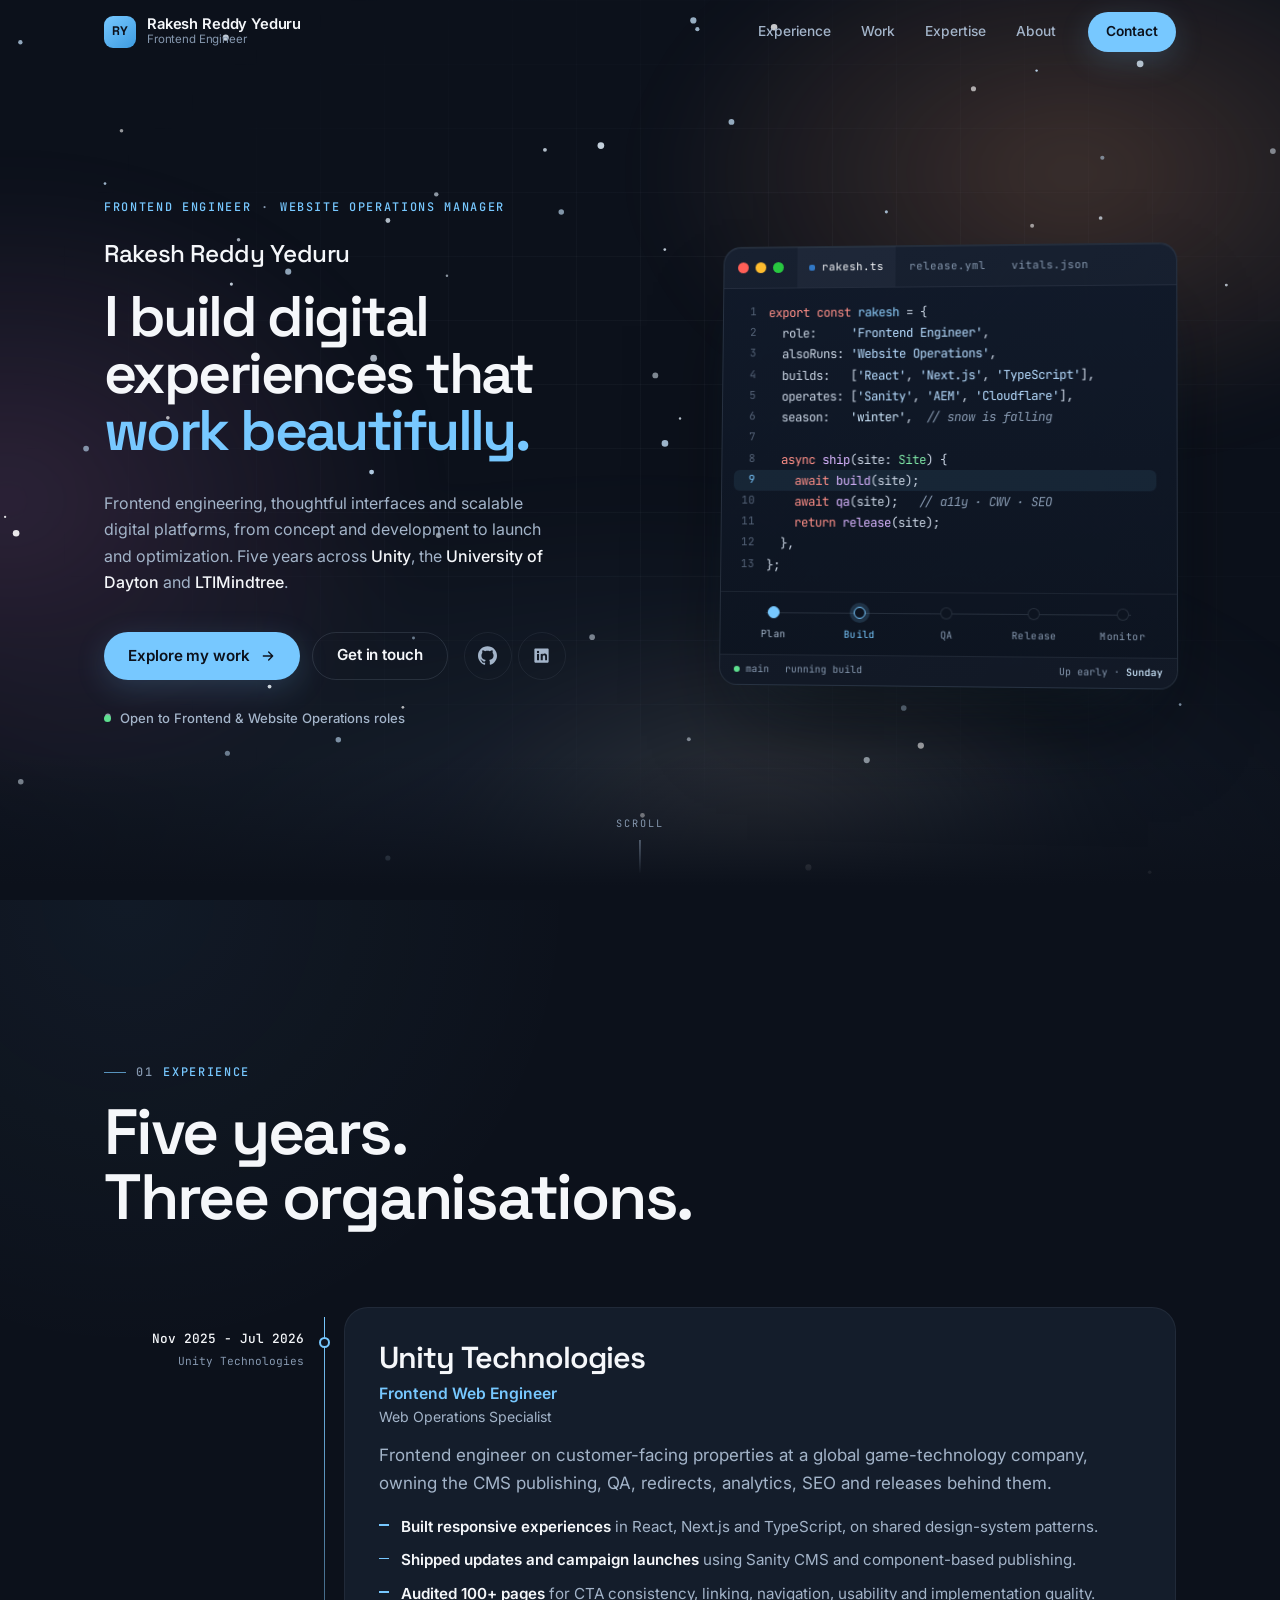
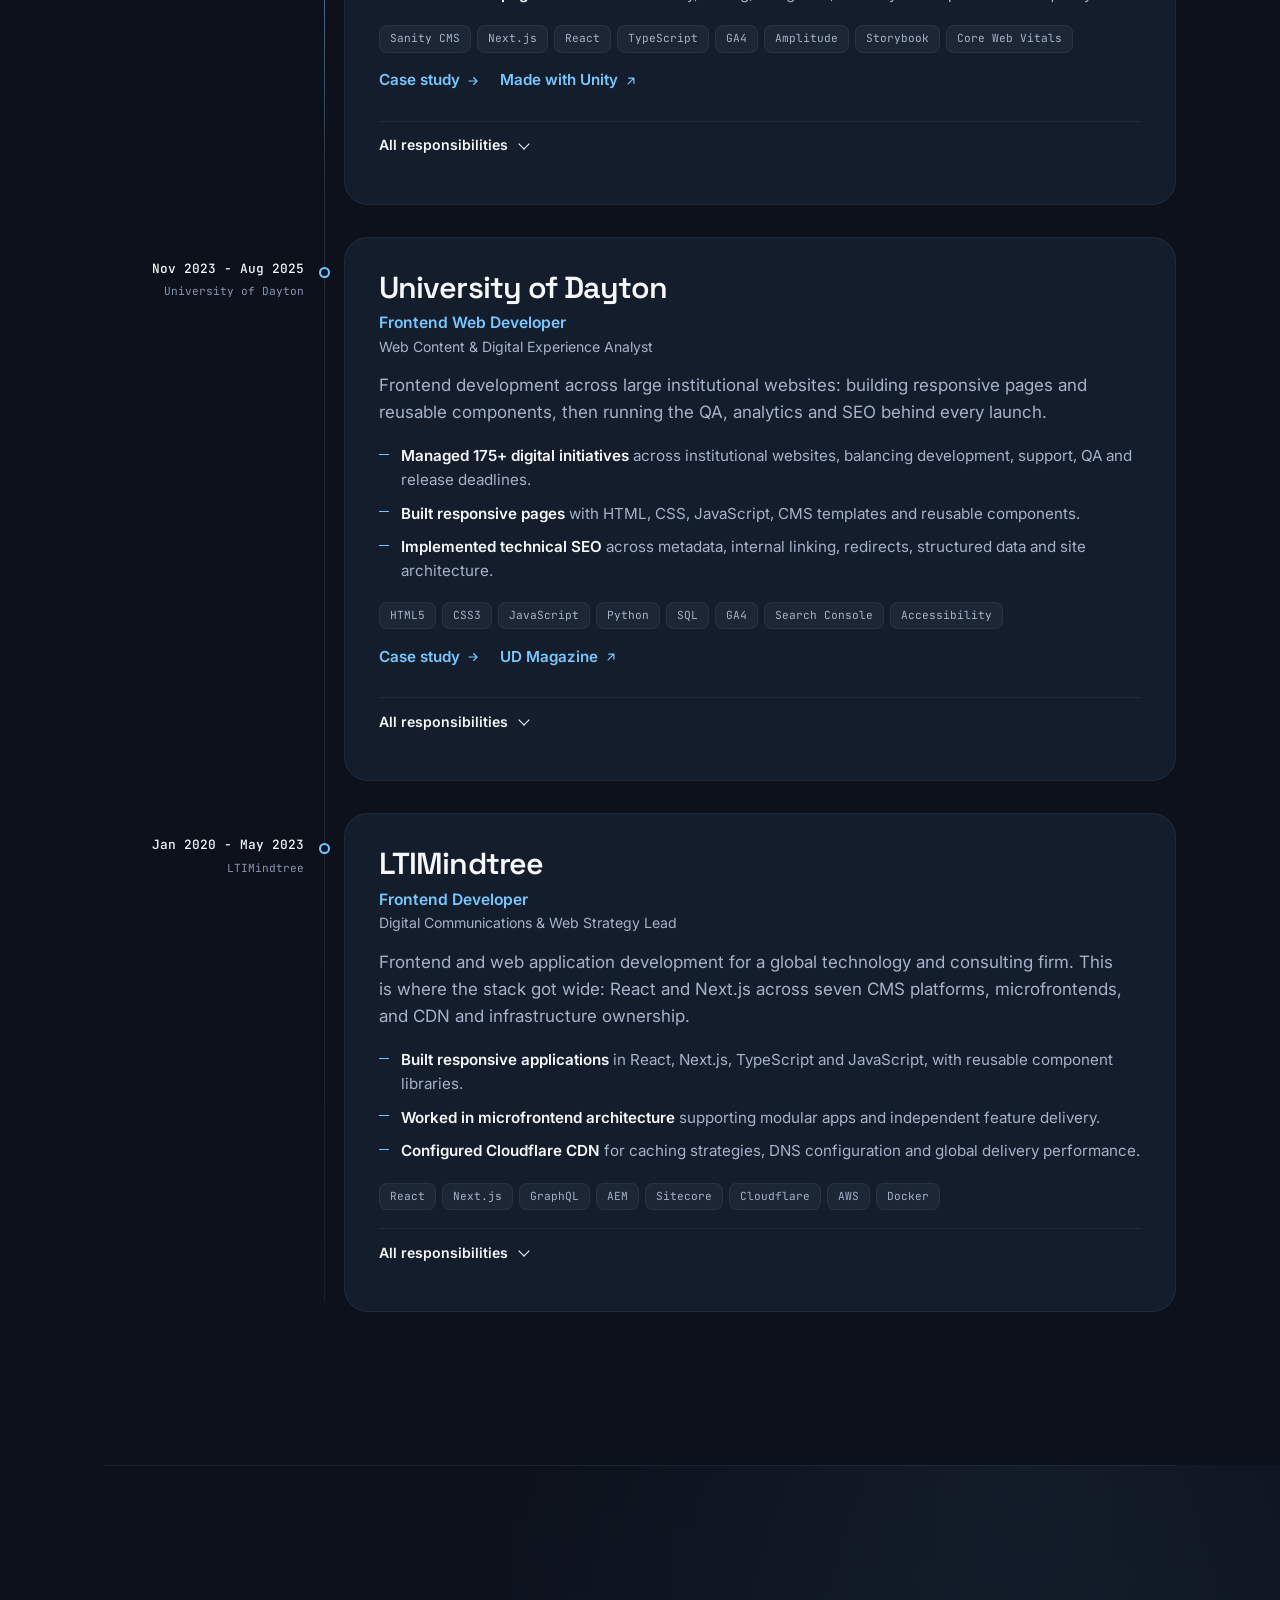
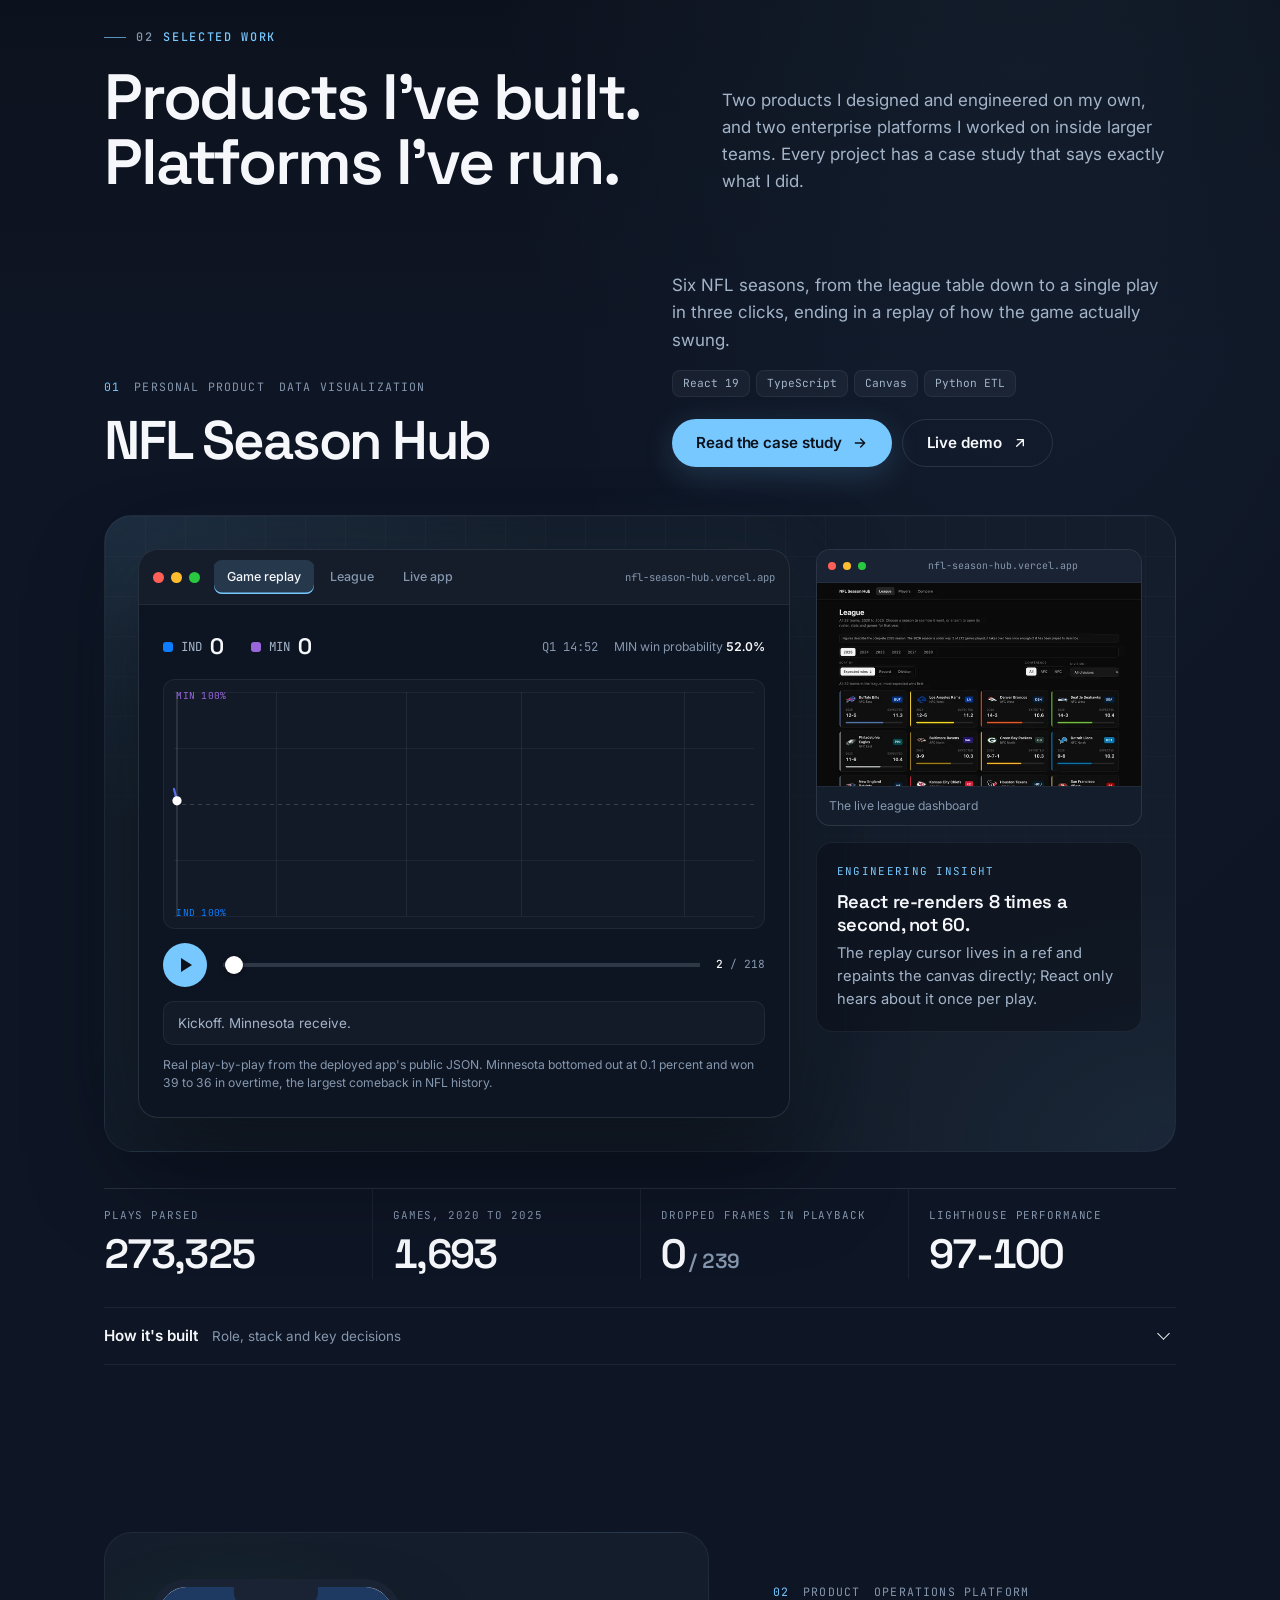
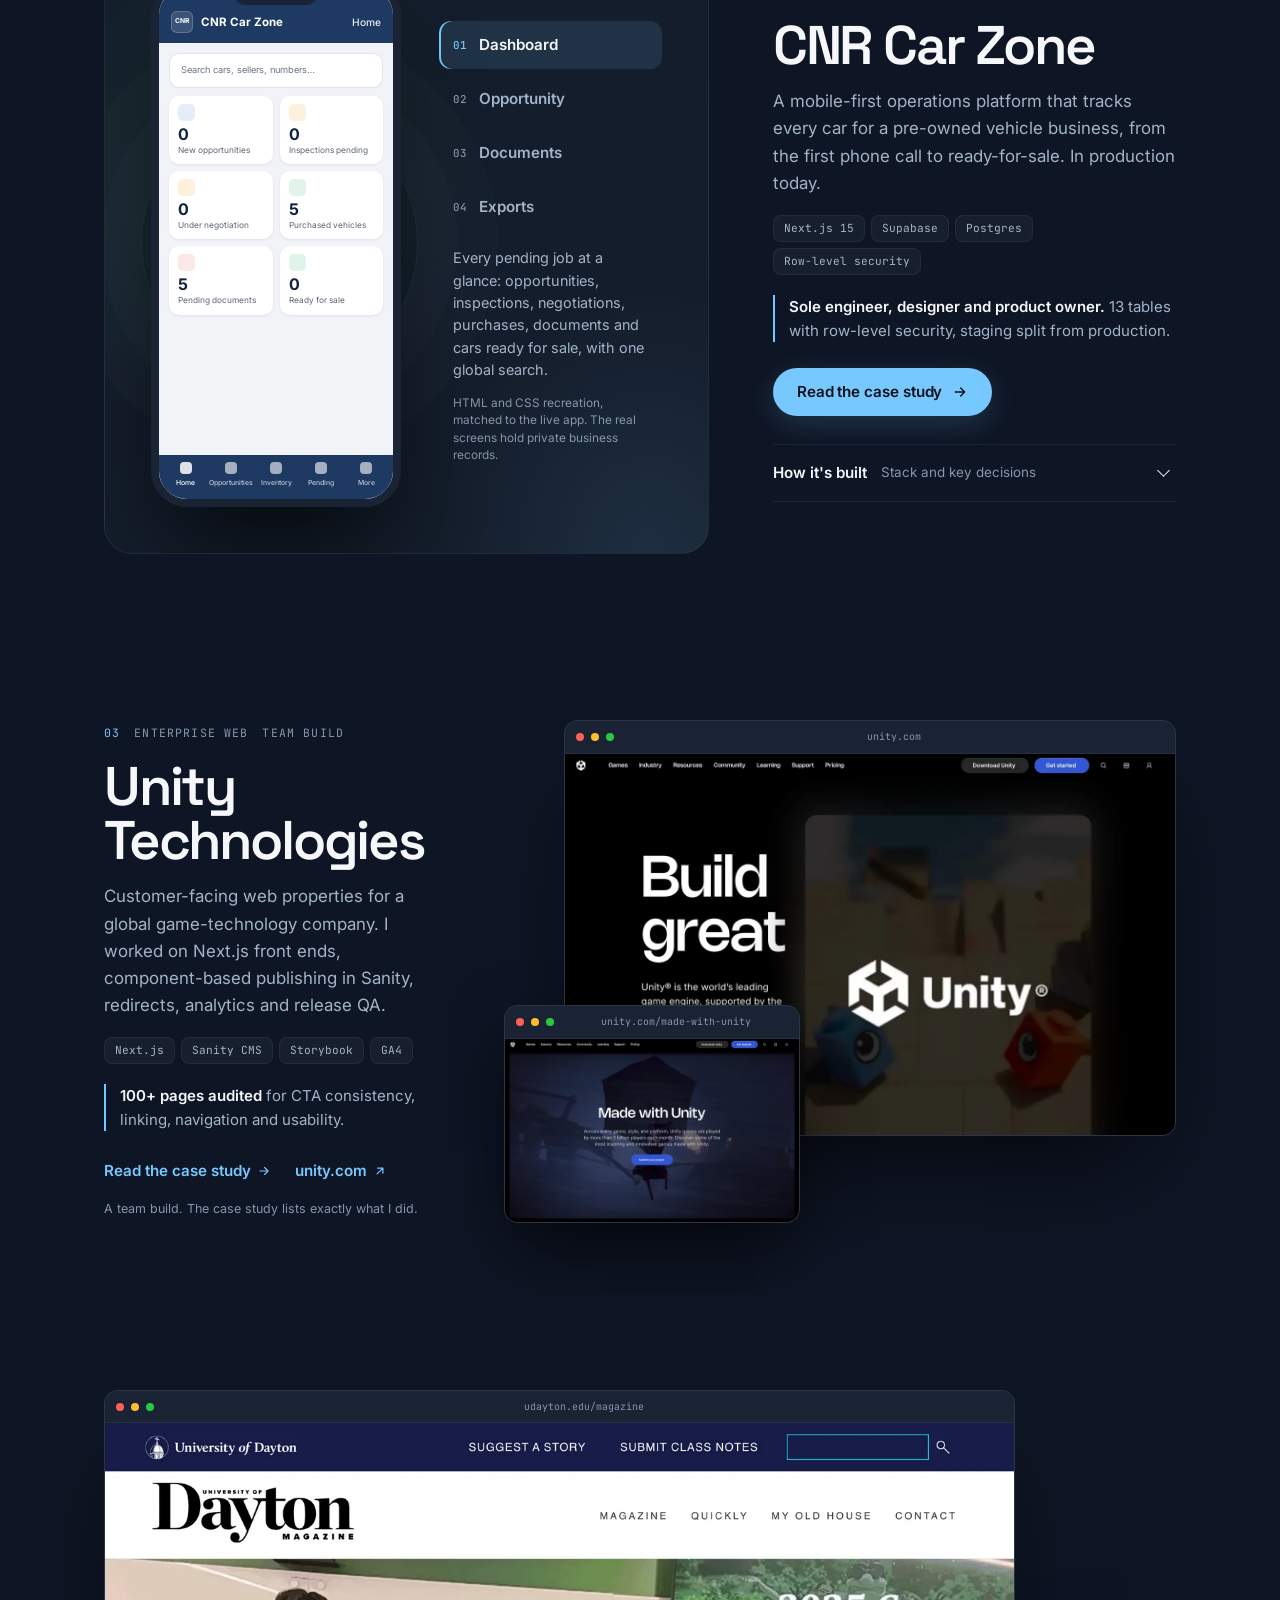
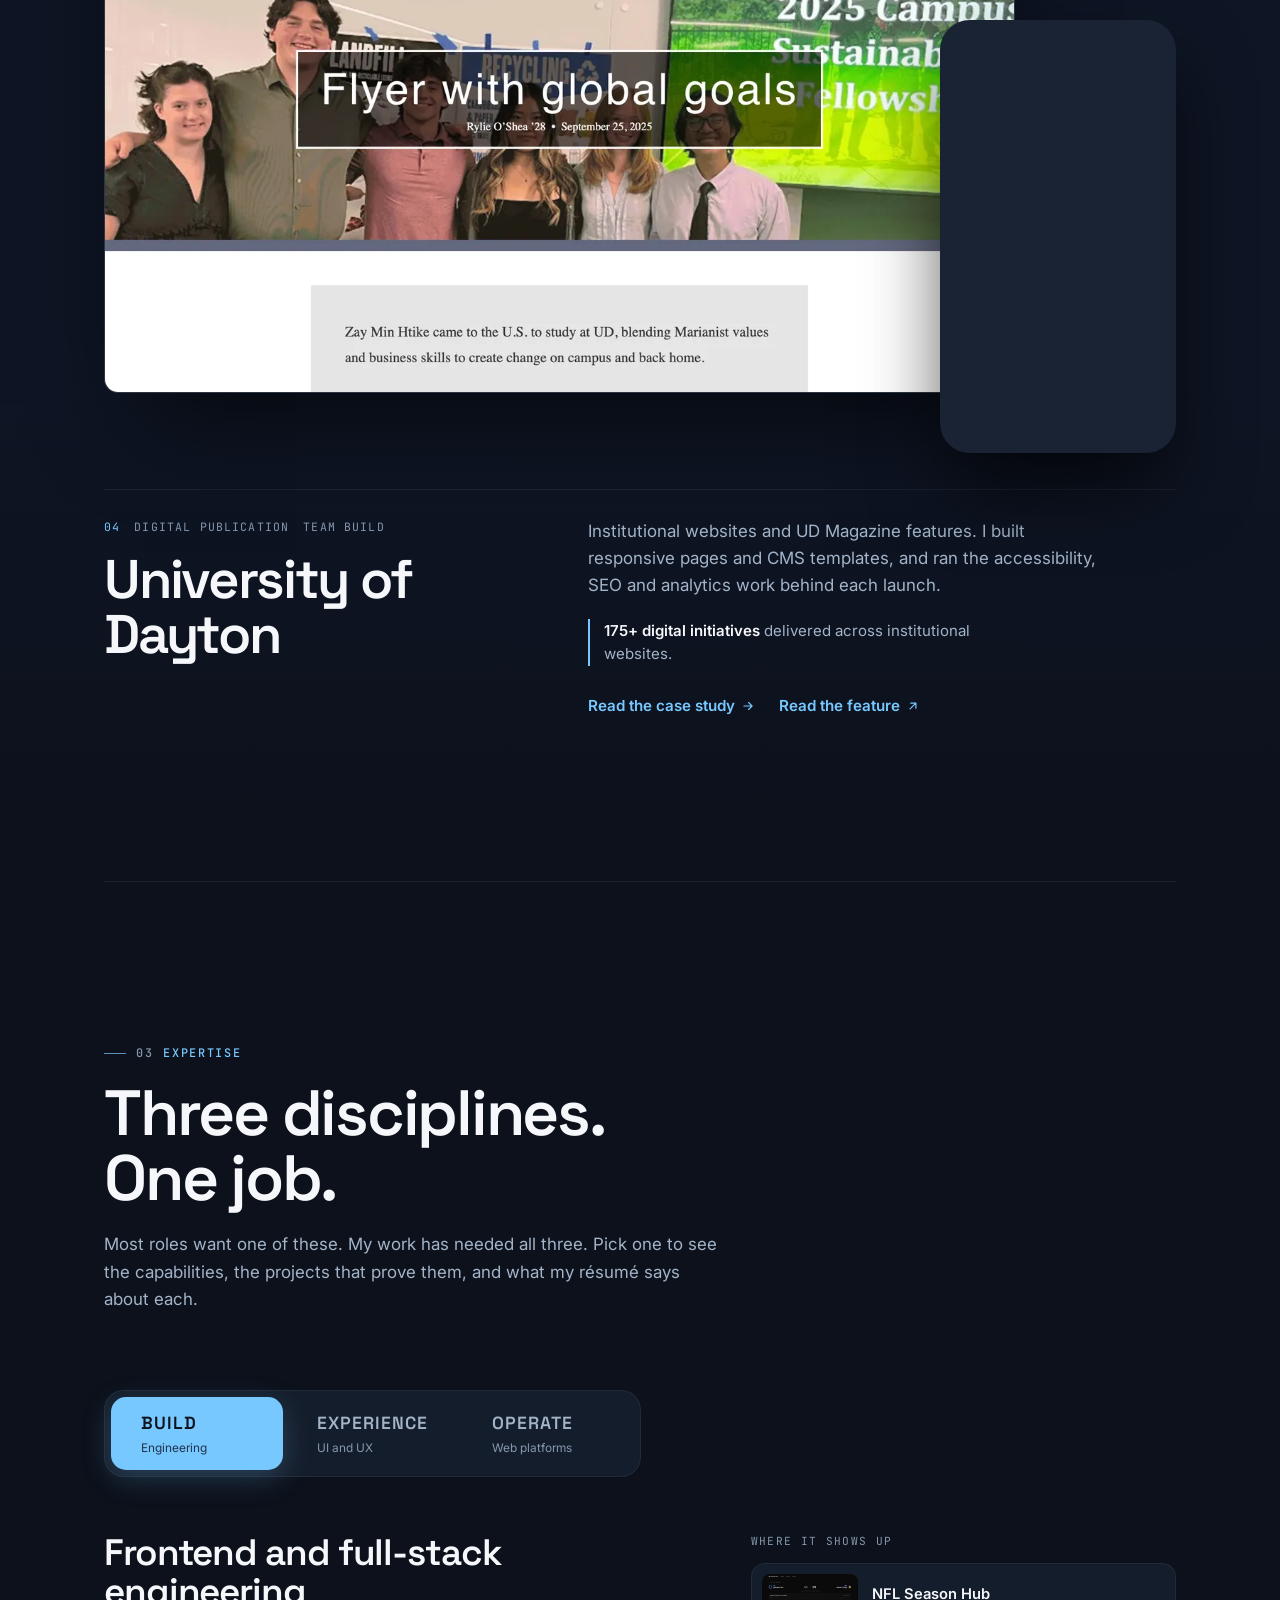
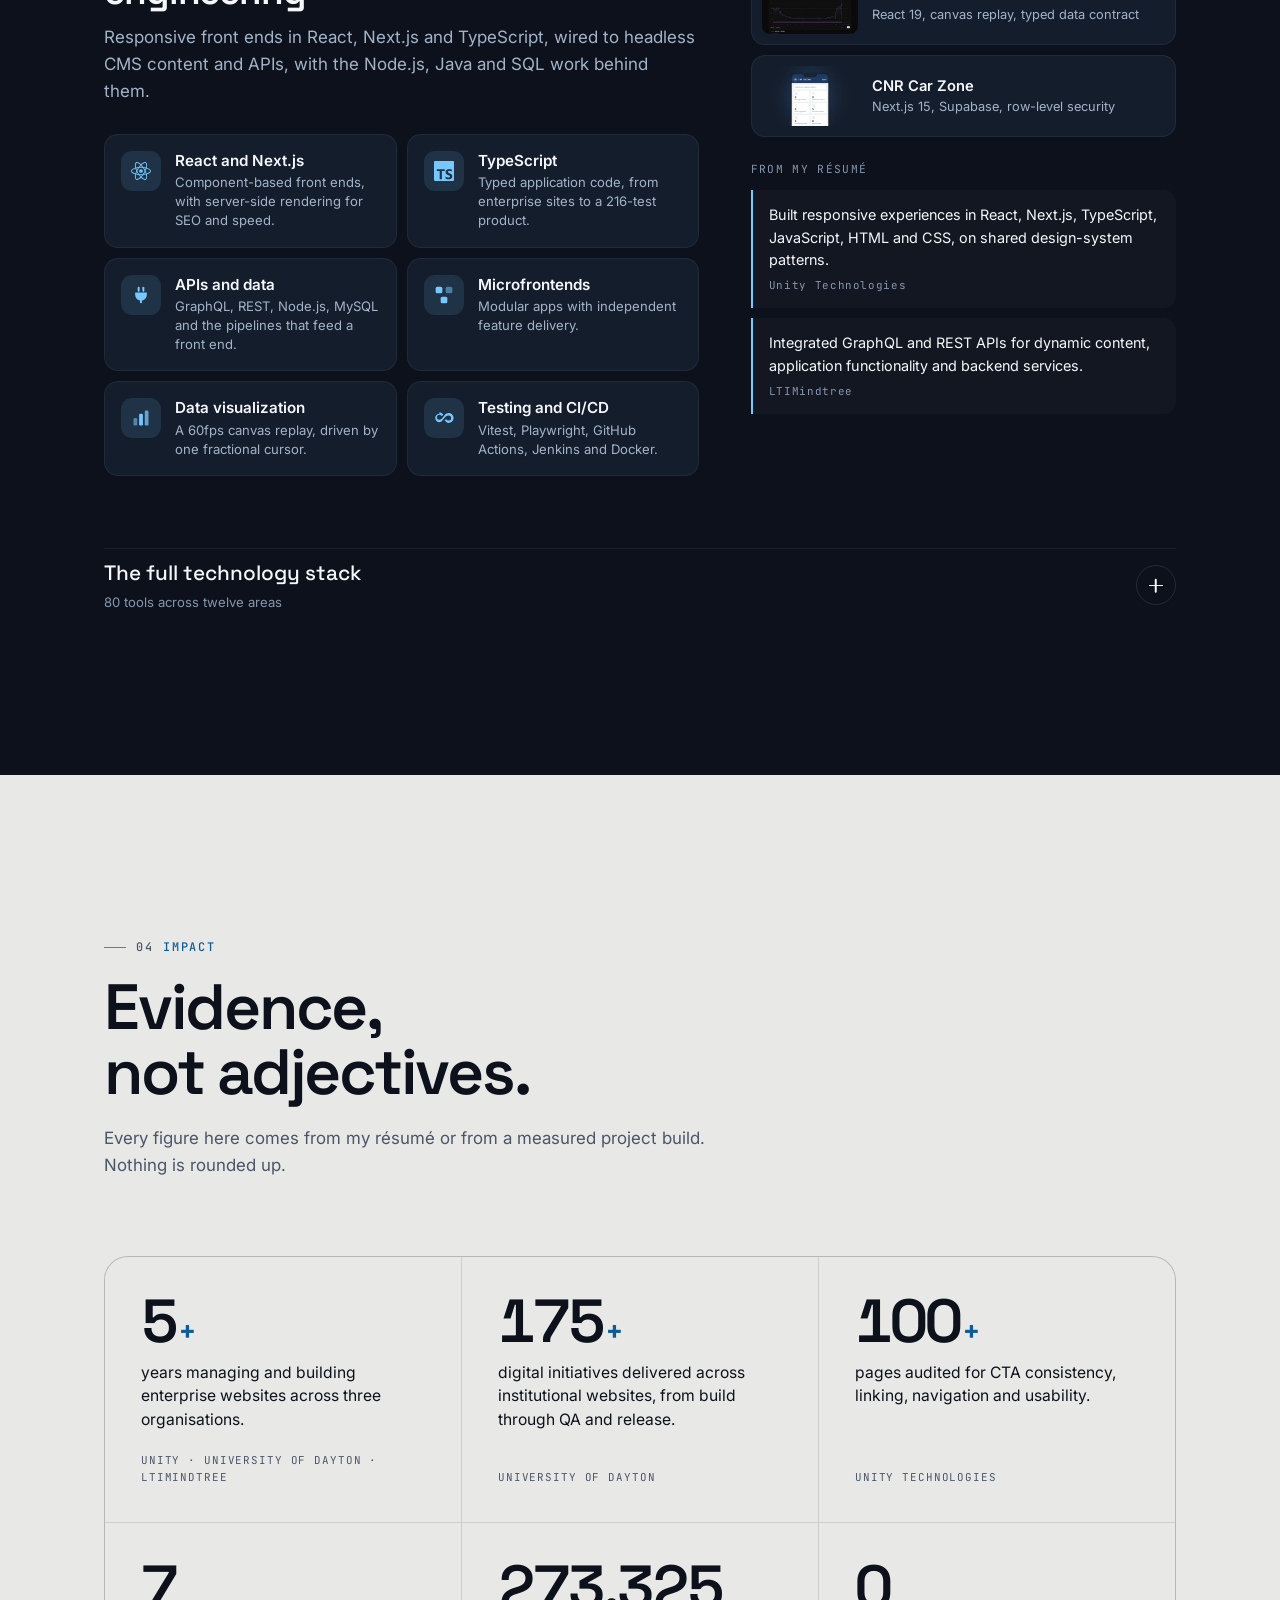
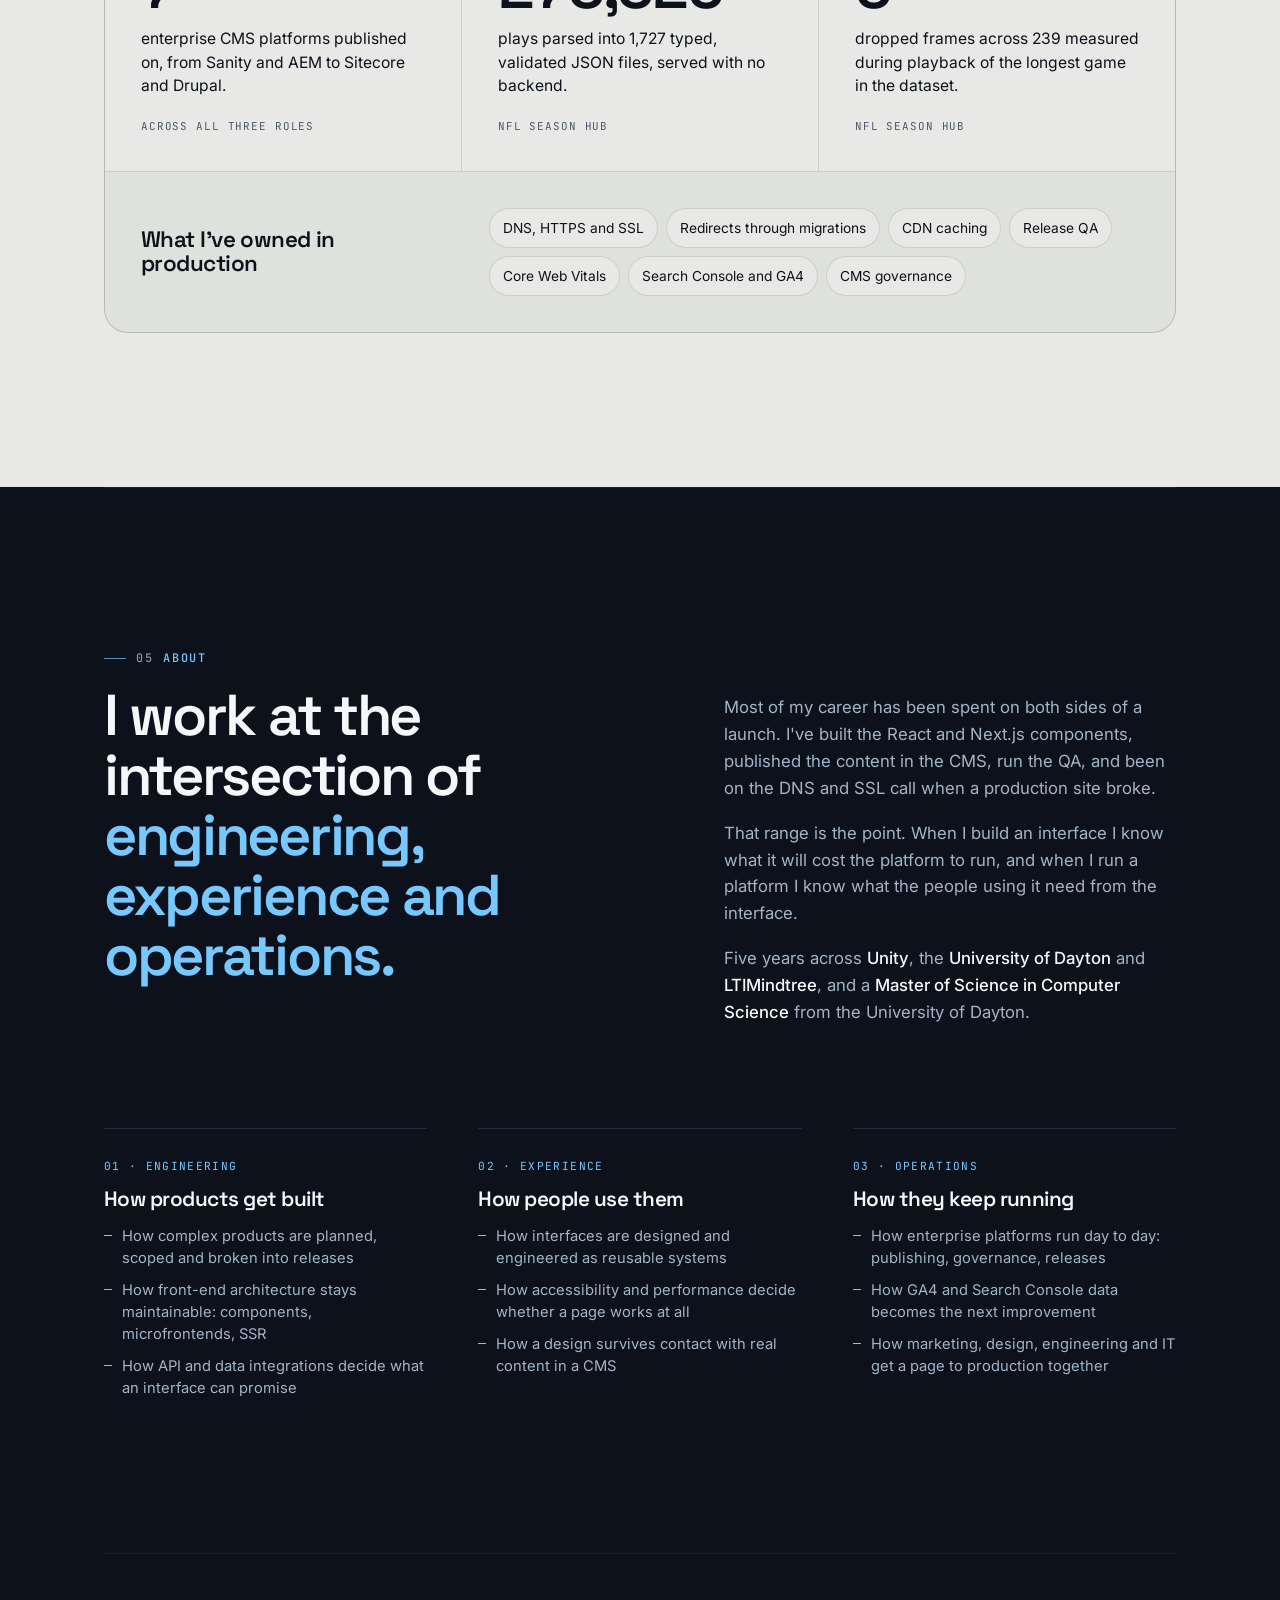
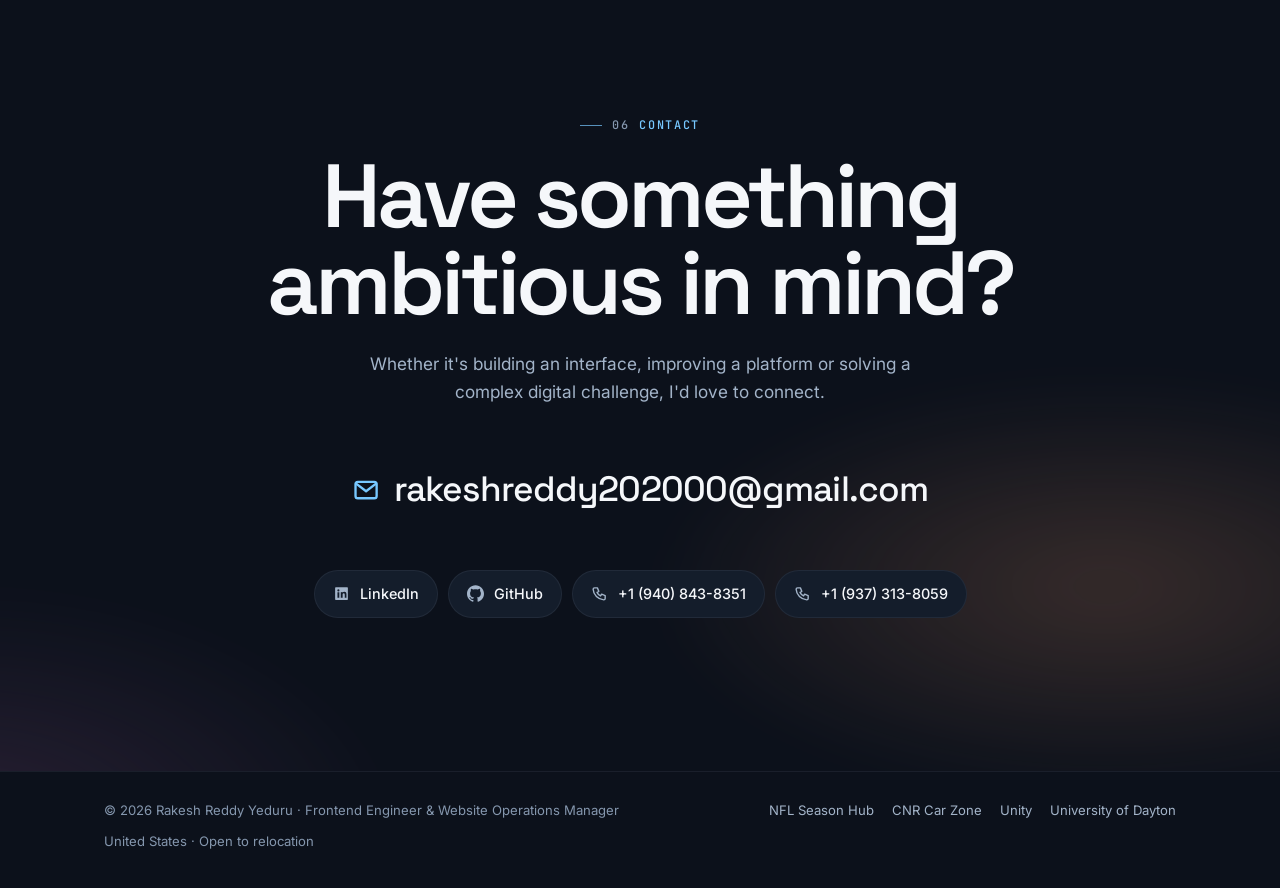
==== commit 1281eea6: "Visual refinement: headline-led hero, showcase-first projects, case-study polish - Hero: titles, nam" ====
--- a/index.html
+++ b/index.html
@@ -92,19 +92,16 @@
 
   <div class="shell hero__in">
     <div class="hero__copy">
-      <div class="hero__top" data-lift="1">
-        <p class="badge"><i aria-hidden="true"></i>Open to Frontend &amp; Website Operations roles</p>
-        <p class="greet" data-greet></p>
-      </div>
+      <p class="hero__label" data-lift="1"><span>Frontend Engineer</span><span class="sep" aria-hidden="true">·</span><span>Website Operations Manager</span></p>
 
       <h1 class="hero__h1">
-        <span class="hero__name" data-split>Rakesh Reddy Yeduru</span>
-        <span class="hero__line" data-lift="2">I build digital experiences that <em>work beautifully.</em></span>
+        <span class="hero__name" data-lift="2">Rakesh Reddy Yeduru</span>
+        <span class="hero__line">
+          <span class="hl" style="--h:0"><span>I build digital</span></span>
+          <span class="hl" style="--h:1"><span>experiences that</span></span>
+          <span class="hl" style="--h:2"><span><em>work beautifully.</em></span></span>
+        </span>
       </h1>
-
-      <p class="hero__role" data-lift="3">
-        Frontend Engineer <span aria-hidden="true">·</span> Website Operations Manager
-      </p>
 
       <p class="hero__lede" data-lift="4">
         Frontend engineering, thoughtful interfaces and scalable digital platforms, from concept and
@@ -120,39 +117,47 @@
           <a href="https://www.linkedin.com/in/rakeshyeduru/" target="_blank" rel="noopener" aria-label="LinkedIn profile (opens in a new tab)"><svg class="i" aria-hidden="true"><use href="#i-linkedin"/></svg></a>
         </span>
       </div>
-    </div>
-
-    <!-- code window: a portrait in code, plus the release pipeline it describes -->
+
+      <p class="badge" data-lift="6"><i aria-hidden="true"></i>Open to Frontend &amp; Website Operations roles</p>
+    </div>
+
+    <!-- code window: a portrait in code; the release pipeline below it steps
+         through its stages and lights the matching line of ship() -->
     <div class="ide-hold" data-lift="7">
-      <div class="ide" id="ide">
+      <div class="ide" id="ide" data-pipeline>
         <div class="ide__bar">
           <span class="lights" aria-hidden="true"><i></i><i></i><i></i></span>
           <span class="ide__tabs" aria-hidden="true">
-            <span class="tab is-on">rakesh.ts</span>
+            <span class="tab is-on"><i class="tab__dot"></i>rakesh.ts</span>
             <span class="tab">release.yml</span>
             <span class="tab">vitals.json</span>
           </span>
         </div>
         <pre class="ide__code" aria-label="A short TypeScript object describing Rakesh: frontend engineer who also runs website operations, building with React, Next.js and TypeScript, and shipping through build, QA and release."><code><span class="ln" style="--l:0"><b class="c-key">export const</b> <b class="c-var">rakesh</b> = {</span>
-<span class="ln" style="--l:1">  role:     <b class="c-str">'Frontend Engineer'</b>,</span>
-<span class="ln" style="--l:2">  alsoRuns: <b class="c-str">'Website Operations'</b>,</span>
+<span class="ln ln--opt" style="--l:1">  role:     <b class="c-str">'Frontend Engineer'</b>,</span>
+<span class="ln ln--opt" style="--l:2">  alsoRuns: <b class="c-str">'Website Operations'</b>,</span>
 <span class="ln" style="--l:3">  builds:   [<b class="c-str">'React'</b>, <b class="c-str">'Next.js'</b>, <b class="c-str">'TypeScript'</b>],</span>
 <span class="ln" style="--l:4">  operates: [<b class="c-str">'Sanity'</b>, <b class="c-str">'AEM'</b>, <b class="c-str">'Cloudflare'</b>],</span>
 <span class="ln" style="--l:5">  season:   <b class="c-str c-season" data-season-code>'default'</b>,<span class="c-com" data-season-note></span></span>
-<span class="ln" style="--l:6">&nbsp;</span>
-<span class="ln" style="--l:7">  <b class="c-key">async</b> <b class="c-fn">ship</b>(site: <b class="c-typ">Site</b>) {</span>
-<span class="ln" style="--l:8">    <b class="c-key">await</b> <b class="c-fn">build</b>(site);</span>
-<span class="ln" style="--l:9">    <b class="c-key">await</b> <b class="c-fn">qa</b>(site);   <span class="c-com">// a11y · CWV · SEO</span></span>
-<span class="ln" style="--l:10">    <b class="c-key">return</b> <b class="c-fn">release</b>(site);</span>
+<span class="ln ln--opt" style="--l:6">&nbsp;</span>
+<span class="ln" style="--l:7" data-stage-line="0">  <b class="c-key">async</b> <b class="c-fn">ship</b>(site: <b class="c-typ">Site</b>) {</span>
+<span class="ln" style="--l:8" data-stage-line="1">    <b class="c-key">await</b> <b class="c-fn">build</b>(site);</span>
+<span class="ln" style="--l:9" data-stage-line="2">    <b class="c-key">await</b> <b class="c-fn">qa</b>(site);   <span class="c-com">// a11y · CWV · SEO</span></span>
+<span class="ln" style="--l:10" data-stage-line="3">    <b class="c-key">return</b> <b class="c-fn">release</b>(site);</span>
 <span class="ln" style="--l:11">  },</span>
-<span class="ln" style="--l:12">};<span class="caret" aria-hidden="true"></span></span></code></pre>
+<span class="ln" style="--l:12" data-stage-line="4">};<span class="caret" aria-hidden="true"></span></span></code></pre>
         <ol class="pipe" aria-label="How a release ships: plan, build, QA, release, monitor">
-          <li style="--s:0">Plan</li>
-          <li style="--s:1">Build</li>
-          <li style="--s:2">QA</li>
-          <li style="--s:3">Release</li>
-          <li style="--s:4">Monitor</li>
+          <li data-stage="0">Plan</li>
+          <li data-stage="1">Build</li>
+          <li data-stage="2">QA</li>
+          <li data-stage="3">Release</li>
+          <li data-stage="4">Monitor</li>
         </ol>
+        <div class="ide__status" aria-hidden="true">
+          <span><i class="st-branch"></i>main</span>
+          <span class="ide__checks" data-checks>checks running</span>
+          <span class="greet" data-greet></span>
+        </div>
       </div>
     </div>
   </div>
@@ -162,7 +167,7 @@
 
 
 <!-- ═══════════════════════ EXPERIENCE ══════════════════════════ -->
-<section class="sec sec--alt" id="experience" aria-labelledby="exp-h">
+<section class="sec sec--exp" id="experience" aria-labelledby="exp-h">
   <div class="shell">
     <div class="head rv">
       <p class="eyebrow"><b>01</b> Experience</p>
@@ -278,11 +283,13 @@
 
 
 <!-- ═══════════════════════ SELECTED WORK ═══════════════════════ -->
-<section class="sec" id="work" aria-labelledby="work-h">
+<section class="sec sec--work" id="work" aria-labelledby="work-h">
   <div class="shell">
-    <div class="head rv">
-      <p class="eyebrow"><b>02</b> Selected work</p>
-      <h2 id="work-h">Products I've built.<br>Platforms I've run.</h2>
+    <div class="head head--split rv">
+      <div>
+        <p class="eyebrow"><b>02</b> Selected work</p>
+        <h2 id="work-h">Products I've built.<br>Platforms I've run.</h2>
+      </div>
       <p class="head__note">
         Two products I designed and engineered on my own, and two enterprise platforms I worked on
         inside larger teams. Every project has a case study that says exactly what I did.
@@ -291,32 +298,26 @@
 
     <div class="projects">
 
-      <!-- ── 01 · NFL Season Hub ── -->
-      <article class="proj" aria-labelledby="p-nfl">
-        <div class="proj__info rv">
-          <p class="proj__meta"><span class="proj__n">01</span><span>Personal product</span><span>Data visualization</span></p>
-          <h3 id="p-nfl">NFL Season Hub</h3>
-          <p class="proj__problem">
-            NFL play-by-play data is public, excellent and almost unreadable. I built a way to see the
-            shape of a game: six seasons, from the league table down to one play, in three clicks.
-          </p>
-          <dl class="spec">
-            <div><dt>Role</dt><dd>Solo build: product, interface, data pipeline and tests</dd></div>
-            <div><dt>Built with</dt><dd>React 19, TypeScript, Vite, Canvas, Python (polars), Vitest, Playwright, Vercel</dd></div>
-            <div><dt>Decisions</dt><dd><ul>
-              <li><b>Static JSON, no backend.</b> A finished season never changes, so it ships as validated files on a CDN.</li>
-              <li><b>Canvas over React state.</b> The replay cursor lives in a ref; React re-renders once per play, not 60 times a second.</li>
-              <li><b>A runtime data contract.</b> Every file is checked field by field before the app sees it.</li>
-            </ul></dd></div>
-          </dl>
-          <div class="proj__acts">
-            <a class="btn btn--primary" href="work/nfl-season-hub.html">Read the case study<svg class="i" aria-hidden="true"><use href="#i-arrow"/></svg></a>
-            <a class="btn btn--ghost" href="https://nfl-season-hub.vercel.app" target="_blank" rel="noopener">Live demo<svg class="i" aria-hidden="true"><use href="#i-ext"/></svg><span class="vh"> (opens in a new tab)</span></a>
-          </div>
-        </div>
-
-        <div class="proj__stage rv">
-          <div class="win" data-win>
+      <!-- ── 01 · NFL Season Hub: the interactive feature ── -->
+      <article class="feat" aria-labelledby="p-nfl">
+        <header class="feat__head rv">
+          <div>
+            <p class="proj__meta"><span class="proj__n">01</span><span>Personal product</span><span>Data visualization</span></p>
+            <h3 id="p-nfl">NFL Season Hub</h3>
+          </div>
+          <div class="feat__intro">
+            <p>Six NFL seasons, from the league table down to a single play in three clicks, ending in a replay of how the game actually swung.</p>
+            <div class="chips"><span class="chip">React 19</span><span class="chip">TypeScript</span><span class="chip">Canvas</span><span class="chip">Python ETL</span></div>
+            <div class="proj__acts">
+              <a class="btn btn--primary" href="work/nfl-season-hub.html">Read the case study<svg class="i" aria-hidden="true"><use href="#i-arrow"/></svg></a>
+              <a class="btn btn--ghost" href="https://nfl-season-hub.vercel.app" target="_blank" rel="noopener">Live demo<svg class="i" aria-hidden="true"><use href="#i-ext"/></svg><span class="vh"> (opens in a new tab)</span></a>
+            </div>
+          </div>
+        </header>
+
+        <div class="feat__stage feat__stage--nfl rv">
+          <div class="feat__main">
+            <div class="win" data-win>
             <div class="win__bar">
               <span class="lights" aria-hidden="true"><i></i><i></i><i></i></span>
               <div class="win__tabs" role="tablist" aria-label="NFL Season Hub demo">
@@ -377,44 +378,49 @@
               </div>
             </div>
           </div>
-
-          <div class="results" aria-label="NFL Season Hub, measured results">
-            <div><b>1,693</b><span>games, 2020 to 2025</span></div>
-            <div><b>273,325</b><span>plays parsed by the ETL</span></div>
-            <div><b>97-100</b><span>Lighthouse performance, every page</span></div>
-            <div><b>216</b><span>unit and component tests</span></div>
-            <div><b>0 / 239</b><span>dropped frames in playback</span></div>
-            <div><b>6.8 KB</b><span>per game over the wire</span></div>
-          </div>
-          <script type="application/json" data-nfl-data>{"g":{"id":"2022_15_IND_MIN","season":2022,"week":15,"date":"2022-12-17","h":{"id":"MIN","n":"Minnesota Vikings","c":"#4F2683","s":39},"a":{"id":"IND","n":"Indianapolis Colts","c":"#002C5F","s":36}},"wp":[567,520,470,497,458,440,443,468,406,418,424,510,512,512,520,527,507,485,293,292,292,353,269,273,268,254,206,208,153,157,157,155,162,150,157,134,108,116,97,99,93,119,95,94,95,76,79,69,74,82,90,46,45,43,42,35,12,16,16,14,15,16,18,21,35,34,36,28,4,4,4,5,5,5,6,6,4,5,6,5,5,5,5,3,4,4,4,7,7,6,4,4,3,2,2,2,2,2,2,2,2,1,1,3,4,3,2,2,2,2,1,2,2,2,1,1,1,1,1,1,1,2,2,1,1,1,1,1,2,5,4,6,6,7,5,20,20,23,20,23,25,31,31,27,37,32,24,36,32,44,29,41,14,17,44,51,65,73,62,58,56,57,57,59,46,41,87,126,110,128,114,90,64,58,36,28,36,38,48,296,434,434,480,485,484,541,610,603,603,549,521,535,535,477,611,622,702,720,760,635,550,450,428,630,633,524,581,647,484,553,682,818,332,316,396,613,450,847],"hs":[0,0,0,0,0,0,0,0,0,0,0,0,0,0,0,0,0,0,0,0,0,0,0,0,0,0,0,0,0,0,0,0,0,0,0,0,0,0,0,0,0,0,0,0,0,0,0,0,0,0,0,0,0,0,0,0,0,0,0,0,0,0,0,0,0,0,0,0,0,0,0,0,0,0,0,0,0,0,0,0,0,0,0,0,0,0,0,0,0,0,0,0,0,0,0,0,0,0,0,0,0,0,0,0,0,6,7,7,7,7,7,7,7,7,7,7,7,7,7,7,7,7,13,14,14,14,14,14,14,14,14,14,14,14,20,21,21,21,21,21,21,21,21,21,21,21,21,21,21,21,21,21,21,21,21,21,21,21,21,27,28,28,28,28,28,28,28,28,28,28,28,28,28,28,28,28,28,28,34,36,36,36,36,36,36,36,36,36,36,36,36,36,36,36,36,36,36,36,36,36,36,36,36,36,36,36,36,36,36,36,36,36,36,36,36,36,36,39],"as":[0,0,0,0,0,0,0,0,0,0,0,3,3,3,3,3,3,9,10,10,10,10,10,10,10,10,10,10,16,17,17,17,17,17,17,17,17,17,17,17,17,20,20,20,20,20,20,20,20,20,23,23,23,23,23,23,23,23,23,23,23,23,23,23,23,23,23,29,30,30,30,30,30,30,30,30,30,30,30,30,30,30,30,30,33,33,33,33,33,33,33,33,33,33,33,33,33,33,33,33,33,33,33,33,33,33,33,33,33,33,33,33,33,36,36,36,36,36,36,36,36,36,36,36,36,36,36,36,36,36,36,36,36,36,36,36,36,36,36,36,36,36,36,36,36,36,36,36,36,36,36,36,36,36,36,36,36,36,36,36,36,36,36,36,36,36,36,36,36,36,36,36,36,36,36,36,36,36,36,36,36,36,36,36,36,36,36,36,36,36,36,36,36,36,36,36,36,36,36,36,36,36,36,36,36,36,36,36,36,36,36,36,36,36,36,36,36,36],"q":[1,1,1,1,1,1,1,1,1,1,1,1,1,1,1,1,1,1,1,1,1,1,1,1,1,1,1,1,1,1,1,1,1,1,1,1,1,1,2,2,2,2,2,2,2,2,2,2,2,2,2,2,2,2,2,2,2,2,2,2,2,2,2,2,2,2,2,2,2,2,2,2,2,2,2,2,2,2,2,2,2,2,2,2,2,2,2,3,3,3,3,3,3,3,3,3,3,3,3,3,3,3,3,3,3,3,3,3,3,3,3,3,3,3,3,3,3,3,3,3,3,3,3,3,3,3,3,3,3,3,4,4,4,4,4,4,4,4,4,4,4,4,4,4,4,4,4,4,4,4,4,4,4,4,4,4,4,4,4,4,4,4,4,4,4,4,4,4,4,4,4,4,4,4,4,4,4,4,4,4,4,4,4,4,4,4,4,4,4,4,4,5,5,5,5,5,5,5,5,5,5,5,5,5,5,5,5,5,5,5,5,5,5,5,5,5,5,5],"c":[900,892,852,818,779,748,716,675,641,636,599,555,551,551,530,511,504,500,492,492,492,453,440,408,387,355,315,276,235,231,231,226,198,158,121,76,70,35,900,870,834,791,787,782,755,710,666,661,655,652,646,641,637,607,582,546,538,508,468,433,427,423,409,400,389,389,361,357,350,350,350,318,295,288,251,246,240,200,163,120,115,108,103,58,12,8,3,900,897,878,852,845,837,797,777,742,737,692,683,676,641,610,582,549,514,506,502,502,494,456,420,379,339,299,293,293,259,232,199,193,156,124,79,73,73,68,25,20,15,7,900,876,841,809,779,773,773,769,724,684,678,642,626,621,595,589,548,520,496,489,482,477,437,433,426,402,374,368,339,334,330,330,330,288,252,208,205,201,197,192,187,183,177,177,172,165,160,157,148,135,135,131,120,115,82,82,70,65,43,22,13,600,596,560,555,517,497,456,417,374,369,344,298,290,257,229,178,174,143,120,113,109,101,71,48,23,20,7],"key":[{"i":11,"t":"C.McLaughlin 26 yard field goal is GOOD, Center-L.Rhodes, Holder-M.Haack."},{"i":17,"t":"R.Wright punt is BLOCKED by I.Odenigbo, Center-A.DePaola, RECOVERED by IND-J.Domann at MIN 24.\u2026"},{"i":18,"t":"C.McLaughlin extra point is GOOD, Center-L.Rhodes, Holder-M.Haack."},{"i":21,"t":"(No Huddle) D.Cook up the middle to IND 31 for 4 yards (Z.Franklin; R.McLeod). FUMBLES\u2026"},{"i":28,"t":"M.Ryan pass short right to D.Jackson for 1 yard, TOUCHDOWN."},{"i":41,"t":"C.McLaughlin 28 yard field goal is GOOD, Center-L.Rhodes, Holder-M.Haack."},{"i":50,"t":"C.McLaughlin 49 yard field goal is GOOD, Center-L.Rhodes, Holder-M.Haack."},{"i":67,"t":"(Shotgun) K.Cousins pass short middle intended for J.Reagor INTERCEPTED by J.Blackmon at MIN\u2026"},{"i":84,"t":"(:12) C.McLaughlin 27 yard field goal is GOOD, Center-L.Rhodes, Holder-M.Haack."},{"i":105,"t":"(Shotgun) K.Cousins pass short left to K.Osborn for 2 yards, TOUCHDOWN."},{"i":113,"t":"C.McLaughlin 52 yard field goal is GOOD, Center-L.Rhodes, Holder-M.Haack."},{"i":122,"t":"C.Ham up the middle for 1 yard, TOUCHDOWN. PENALTY on MIN-B.O'Neill, Unnecessary Roughness, 15\u2026"},{"i":134,"t":"(Shotgun) K.Cousins pass short left to J.Jefferson for 8 yards, TOUCHDOWN."},{"i":149,"t":"K.Cousins pass deep left intended for J.Reagor INTERCEPTED by R.Thomas at IND 2. R.Thomas ran\u2026"},{"i":159,"t":"K.Cousins pass short right to A.Thielen for 1 yard, TOUCHDOWN."},{"i":165,"t":"D.Jackson right guard to IND 39 for 1 yard (H.Phillips; Z.Smith). PENALTY on MIN-C.Sullivan,\u2026"},{"i":178,"t":"(Shotgun) K.Cousins pass short left to D.Cook for 64 yards, TOUCHDOWN."},{"i":179,"t":"(Pass formation) TWO-POINT CONVERSION ATTEMPT. K.Cousins pass to T.Hockenson is complete.\u2026"},{"i":180,"t":"G.Joseph kicks 71 yards from MIN 35 to IND -6. D.Flowers to IND 25 for 31 yards (L.Vilain)."},{"i":194,"t":"K.Cousins pass short left to D.Cook to MIN 39 for 6 yards (B.Okereke)."},{"i":199,"t":"(Shotgun) K.Cousins pass incomplete short middle to K.Osborn (D.Buckner)."},{"i":201,"t":"(Shotgun) K.Cousins pass short middle to T.Hockenson to IND 39 for 14 yards (Z.Franklin)."},{"i":203,"t":"Z.Moss left tackle to IND 18 for 5 yards (E.Kendricks; J.Hicks)."},{"i":205,"t":"(Shotgun) M.Ryan sacked at IND 28 for -5 yards (sack split by Z.Smith and D.Hunter). FUMBLES\u2026"},{"i":208,"t":"Z.Moss left tackle to IND 44 for 1 yard (H.Phillips)."},{"i":210,"t":"(Shotgun) M.Ryan pass incomplete short left to A.Pierce [D.Hunter]."},{"i":211,"t":"M.Haack punts 38 yards to MIN 18, Center-L.Rhodes, downed by IND-A.Dulin."},{"i":212,"t":"(Shotgun) D.Cook up the middle to MIN 24 for 6 yards (K.Paye)."},{"i":215,"t":"(:23) (No Huddle, Shotgun) K.Cousins pass incomplete short right to T.Hockenson. MIN-C.Darrisaw\u2026"},{"i":216,"t":"(:20) (Shotgun) K.Cousins pass short right to J.Jefferson to IND 27 for 13 yards (I.Odenigbo).\u2026"},{"i":217,"t":"(:07) G.Joseph 40 yard field goal is GOOD, Center-A.DePaola, Holder-R.Wright."}],"teams":[{"id":"BUF","n":"Buffalo Bills","c":"#00338D","p":11.3,"w":13,"l":4},{"id":"LA","n":"Los Angeles Rams","c":"#003594","p":11.2,"w":10,"l":7},{"id":"DEN","n":"Denver Broncos","c":"#002244","p":10.6,"w":10,"l":7},{"id":"SEA","n":"Seattle Seahawks","c":"#002244","p":10.4,"w":10,"l":7},{"id":"PHI","n":"Philadelphia Eagles","c":"#004C54","p":10.4,"w":14,"l":3},{"id":"BAL","n":"Baltimore Ravens","c":"#241773","p":10.3,"w":12,"l":5},{"id":"GB","n":"Green Bay Packers","c":"#203731","p":10.3,"w":11,"l":6},{"id":"DET","n":"Detroit Lions","c":"#0076B6","p":10.2,"w":15,"l":2},{"id":"NE","n":"New England Patriots","c":"#002244","p":10.2,"w":4,"l":13},{"id":"KC","n":"Kansas City Chiefs","c":"#E31837","p":9.9,"w":15,"l":2}]}</script>
-        </div>
+          </div>
+          <aside class="feat__side">
+            <figure class="frame frame--lift">
+              <div class="frame__bar" aria-hidden="true"><span class="lights"><i></i><i></i><i></i></span><span class="frame__url">nfl-season-hub.vercel.app</span></div>
+              <img src="assets/work/nfl-league-640.webp" srcset="assets/work/nfl-league-640.webp 640w, assets/work/nfl-league.webp 1280w" sizes="(max-width:1023px) 90vw, 360px" alt="The live league dashboard: 32 team cards sorted by expected wins, with season, conference and division filters." width="640" height="400" loading="lazy" decoding="async">
+              <figcaption>The live league dashboard</figcaption>
+            </figure>
+            <div class="insight">
+              <p class="insight__k">Engineering insight</p>
+              <p><b>React re-renders 8 times a second, not 60.</b> The replay cursor lives in a ref and repaints the canvas directly; React only hears about it once per play.</p>
+            </div>
+          </aside>
+        </div>
+
+        <dl class="metrics rv">
+          <div><dt>Plays parsed</dt><dd>273,325</dd></div>
+          <div><dt>Games, 2020 to 2025</dt><dd>1,693</dd></div>
+          <div><dt>Dropped frames in playback</dt><dd>0<small> / 239</small></dd></div>
+          <div><dt>Lighthouse performance</dt><dd>97-100</dd></div>
+        </dl>
+
+        <details class="disclose rv">
+          <summary>How it's built<span class="disclose__hint">Role, stack and key decisions</span></summary>
+          <div class="disclose__body">
+            <dl class="spec">
+              <div><dt>Role</dt><dd>Solo build: product, interface, data pipeline and tests</dd></div>
+              <div><dt>Built with</dt><dd>React 19, TypeScript, Vite, Canvas, Python (polars), Vitest, Playwright, Vercel</dd></div>
+              <div><dt>Decisions</dt><dd><ul>
+                <li><b>Static JSON, no backend.</b> A finished season never changes, so it ships as validated files on a CDN.</li>
+                <li><b>Canvas over React state.</b> The replay cursor lives in a ref; React re-renders once per play, not 60 times a second.</li>
+                <li><b>A runtime data contract.</b> Every file is checked field by field before the app sees it.</li>
+              </ul></dd></div>
+              <div><dt>Also</dt><dd>216 unit and component tests · 6.8 KB per game over the wire</dd></div>
+            </dl>
+          </div>
+        </details>
+        <script type="application/json" data-nfl-data>{"g":{"id":"2022_15_IND_MIN","season":2022,"week":15,"date":"2022-12-17","h":{"id":"MIN","n":"Minnesota Vikings","c":"#4F2683","s":39},"a":{"id":"IND","n":"Indianapolis Colts","c":"#002C5F","s":36}},"wp":[567,520,470,497,458,440,443,468,406,418,424,510,512,512,520,527,507,485,293,292,292,353,269,273,268,254,206,208,153,157,157,155,162,150,157,134,108,116,97,99,93,119,95,94,95,76,79,69,74,82,90,46,45,43,42,35,12,16,16,14,15,16,18,21,35,34,36,28,4,4,4,5,5,5,6,6,4,5,6,5,5,5,5,3,4,4,4,7,7,6,4,4,3,2,2,2,2,2,2,2,2,1,1,3,4,3,2,2,2,2,1,2,2,2,1,1,1,1,1,1,1,2,2,1,1,1,1,1,2,5,4,6,6,7,5,20,20,23,20,23,25,31,31,27,37,32,24,36,32,44,29,41,14,17,44,51,65,73,62,58,56,57,57,59,46,41,87,126,110,128,114,90,64,58,36,28,36,38,48,296,434,434,480,485,484,541,610,603,603,549,521,535,535,477,611,622,702,720,760,635,550,450,428,630,633,524,581,647,484,553,682,818,332,316,396,613,450,847],"hs":[0,0,0,0,0,0,0,0,0,0,0,0,0,0,0,0,0,0,0,0,0,0,0,0,0,0,0,0,0,0,0,0,0,0,0,0,0,0,0,0,0,0,0,0,0,0,0,0,0,0,0,0,0,0,0,0,0,0,0,0,0,0,0,0,0,0,0,0,0,0,0,0,0,0,0,0,0,0,0,0,0,0,0,0,0,0,0,0,0,0,0,0,0,0,0,0,0,0,0,0,0,0,0,0,0,6,7,7,7,7,7,7,7,7,7,7,7,7,7,7,7,7,13,14,14,14,14,14,14,14,14,14,14,14,20,21,21,21,21,21,21,21,21,21,21,21,21,21,21,21,21,21,21,21,21,21,21,21,21,27,28,28,28,28,28,28,28,28,28,28,28,28,28,28,28,28,28,28,34,36,36,36,36,36,36,36,36,36,36,36,36,36,36,36,36,36,36,36,36,36,36,36,36,36,36,36,36,36,36,36,36,36,36,36,36,36,36,39],"as":[0,0,0,0,0,0,0,0,0,0,0,3,3,3,3,3,3,9,10,10,10,10,10,10,10,10,10,10,16,17,17,17,17,17,17,17,17,17,17,17,17,20,20,20,20,20,20,20,20,20,23,23,23,23,23,23,23,23,23,23,23,23,23,23,23,23,23,29,30,30,30,30,30,30,30,30,30,30,30,30,30,30,30,30,33,33,33,33,33,33,33,33,33,33,33,33,33,33,33,33,33,33,33,33,33,33,33,33,33,33,33,33,33,36,36,36,36,36,36,36,36,36,36,36,36,36,36,36,36,36,36,36,36,36,36,36,36,36,36,36,36,36,36,36,36,36,36,36,36,36,36,36,36,36,36,36,36,36,36,36,36,36,36,36,36,36,36,36,36,36,36,36,36,36,36,36,36,36,36,36,36,36,36,36,36,36,36,36,36,36,36,36,36,36,36,36,36,36,36,36,36,36,36,36,36,36,36,36,36,36,36,36,36,36,36,36,36,36],"q":[1,1,1,1,1,1,1,1,1,1,1,1,1,1,1,1,1,1,1,1,1,1,1,1,1,1,1,1,1,1,1,1,1,1,1,1,1,1,2,2,2,2,2,2,2,2,2,2,2,2,2,2,2,2,2,2,2,2,2,2,2,2,2,2,2,2,2,2,2,2,2,2,2,2,2,2,2,2,2,2,2,2,2,2,2,2,2,3,3,3,3,3,3,3,3,3,3,3,3,3,3,3,3,3,3,3,3,3,3,3,3,3,3,3,3,3,3,3,3,3,3,3,3,3,3,3,3,3,3,3,4,4,4,4,4,4,4,4,4,4,4,4,4,4,4,4,4,4,4,4,4,4,4,4,4,4,4,4,4,4,4,4,4,4,4,4,4,4,4,4,4,4,4,4,4,4,4,4,4,4,4,4,4,4,4,4,4,4,4,4,4,5,5,5,5,5,5,5,5,5,5,5,5,5,5,5,5,5,5,5,5,5,5,5,5,5,5,5],"c":[900,892,852,818,779,748,716,675,641,636,599,555,551,551,530,511,504,500,492,492,492,453,440,408,387,355,315,276,235,231,231,226,198,158,121,76,70,35,900,870,834,791,787,782,755,710,666,661,655,652,646,641,637,607,582,546,538,508,468,433,427,423,409,400,389,389,361,357,350,350,350,318,295,288,251,246,240,200,163,120,115,108,103,58,12,8,3,900,897,878,852,845,837,797,777,742,737,692,683,676,641,610,582,549,514,506,502,502,494,456,420,379,339,299,293,293,259,232,199,193,156,124,79,73,73,68,25,20,15,7,900,876,841,809,779,773,773,769,724,684,678,642,626,621,595,589,548,520,496,489,482,477,437,433,426,402,374,368,339,334,330,330,330,288,252,208,205,201,197,192,187,183,177,177,172,165,160,157,148,135,135,131,120,115,82,82,70,65,43,22,13,600,596,560,555,517,497,456,417,374,369,344,298,290,257,229,178,174,143,120,113,109,101,71,48,23,20,7],"key":[{"i":11,"t":"C.McLaughlin 26 yard field goal is GOOD, Center-L.Rhodes, Holder-M.Haack."},{"i":17,"t":"R.Wright punt is BLOCKED by I.Odenigbo, Center-A.DePaola, RECOVERED by IND-J.Domann at MIN 24.\u2026"},{"i":18,"t":"C.McLaughlin extra point is GOOD, Center-L.Rhodes, Holder-M.Haack."},{"i":21,"t":"(No Huddle) D.Cook up the middle to IND 31 for 4 yards (Z.Franklin; R.McLeod). FUMBLES\u2026"},{"i":28,"t":"M.Ryan pass short right to D.Jackson for 1 yard, TOUCHDOWN."},{"i":41,"t":"C.McLaughlin 28 yard field goal is GOOD, Center-L.Rhodes, Holder-M.Haack."},{"i":50,"t":"C.McLaughlin 49 yard field goal is GOOD, Center-L.Rhodes, Holder-M.Haack."},{"i":67,"t":"(Shotgun) K.Cousins pass short middle intended for J.Reagor INTERCEPTED by J.Blackmon at MIN\u2026"},{"i":84,"t":"(:12) C.McLaughlin 27 yard field goal is GOOD, Center-L.Rhodes, Holder-M.Haack."},{"i":105,"t":"(Shotgun) K.Cousins pass short left to K.Osborn for 2 yards, TOUCHDOWN."},{"i":113,"t":"C.McLaughlin 52 yard field goal is GOOD, Center-L.Rhodes, Holder-M.Haack."},{"i":122,"t":"C.Ham up the middle for 1 yard, TOUCHDOWN. PENALTY on MIN-B.O'Neill, Unnecessary Roughness, 15\u2026"},{"i":134,"t":"(Shotgun) K.Cousins pass short left to J.Jefferson for 8 yards, TOUCHDOWN."},{"i":149,"t":"K.Cousins pass deep left intended for J.Reagor INTERCEPTED by R.Thomas at IND 2. R.Thomas ran\u2026"},{"i":159,"t":"K.Cousins pass short right to A.Thielen for 1 yard, TOUCHDOWN."},{"i":165,"t":"D.Jackson right guard to IND 39 for 1 yard (H.Phillips; Z.Smith). PENALTY on MIN-C.Sullivan,\u2026"},{"i":178,"t":"(Shotgun) K.Cousins pass short left to D.Cook for 64 yards, TOUCHDOWN."},{"i":179,"t":"(Pass formation) TWO-POINT CONVERSION ATTEMPT. K.Cousins pass to T.Hockenson is complete.\u2026"},{"i":180,"t":"G.Joseph kicks 71 yards from MIN 35 to IND -6. D.Flowers to IND 25 for 31 yards (L.Vilain)."},{"i":194,"t":"K.Cousins pass short left to D.Cook to MIN 39 for 6 yards (B.Okereke)."},{"i":199,"t":"(Shotgun) K.Cousins pass incomplete short middle to K.Osborn (D.Buckner)."},{"i":201,"t":"(Shotgun) K.Cousins pass short middle to T.Hockenson to IND 39 for 14 yards (Z.Franklin)."},{"i":203,"t":"Z.Moss left tackle to IND 18 for 5 yards (E.Kendricks; J.Hicks)."},{"i":205,"t":"(Shotgun) M.Ryan sacked at IND 28 for -5 yards (sack split by Z.Smith and D.Hunter). FUMBLES\u2026"},{"i":208,"t":"Z.Moss left tackle to IND 44 for 1 yard (H.Phillips)."},{"i":210,"t":"(Shotgun) M.Ryan pass incomplete short left to A.Pierce [D.Hunter]."},{"i":211,"t":"M.Haack punts 38 yards to MIN 18, Center-L.Rhodes, downed by IND-A.Dulin."},{"i":212,"t":"(Shotgun) D.Cook up the middle to MIN 24 for 6 yards (K.Paye)."},{"i":215,"t":"(:23) (No Huddle, Shotgun) K.Cousins pass incomplete short right to T.Hockenson. MIN-C.Darrisaw\u2026"},{"i":216,"t":"(:20) (Shotgun) K.Cousins pass short right to J.Jefferson to IND 27 for 13 yards (I.Odenigbo).\u2026"},{"i":217,"t":"(:07) G.Joseph 40 yard field goal is GOOD, Center-A.DePaola, Holder-R.Wright."}],"teams":[{"id":"BUF","n":"Buffalo Bills","c":"#00338D","p":11.3,"w":13,"l":4},{"id":"LA","n":"Los Angeles Rams","c":"#003594","p":11.2,"w":10,"l":7},{"id":"DEN","n":"Denver Broncos","c":"#002244","p":10.6,"w":10,"l":7},{"id":"SEA","n":"Seattle Seahawks","c":"#002244","p":10.4,"w":10,"l":7},{"id":"PHI","n":"Philadelphia Eagles","c":"#004C54","p":10.4,"w":14,"l":3},{"id":"BAL","n":"Baltimore Ravens","c":"#241773","p":10.3,"w":12,"l":5},{"id":"GB","n":"Green Bay Packers","c":"#203731","p":10.3,"w":11,"l":6},{"id":"DET","n":"Detroit Lions","c":"#0076B6","p":10.2,"w":15,"l":2},{"id":"NE","n":"New England Patriots","c":"#002244","p":10.2,"w":4,"l":13},{"id":"KC","n":"Kansas City Chiefs","c":"#E31837","p":9.9,"w":15,"l":2}]}</script>
       </article>
 
-      <!-- ── 02 · CNR Car Zone ── -->
-      <article class="proj proj--flip" aria-labelledby="p-cnr">
-        <div class="proj__info rv">
-          <p class="proj__meta"><span class="proj__n">02</span><span>Product</span><span>Operations platform</span></p>
-          <h3 id="p-cnr">CNR Car Zone</h3>
-          <p class="proj__problem">
-            A pre-owned vehicle business needed one place to track every car, from the first phone call
-            to ready-for-sale. I built it as a mobile-first operations platform, and it is in production today.
-          </p>
-          <dl class="spec">
-            <div><dt>Role</dt><dd>Sole engineer, designer and product owner</dd></div>
-            <div><dt>Built with</dt><dd>Next.js 15, Supabase, Postgres with row-level security, Netlify</dd></div>
-            <div><dt>Decisions</dt><dd><ul>
-              <li><b>Staging split from production.</b> A branch-based release, so nothing untested touches the owner's real data.</li>
-              <li><b>Backwards-compatible documents.</b> Multi-image records shipped without migrating a single existing one by hand.</li>
-              <li><b>Private by design.</b> CSV exports deliberately leave out seller ID and bank details.</li>
-            </ul></dd></div>
-          </dl>
-          <div class="proj__acts">
-            <a class="btn btn--primary" href="work/cnr-car-zone.html">Read the case study<svg class="i" aria-hidden="true"><use href="#i-arrow"/></svg></a>
-          </div>
-        </div>
-
-        <div class="proj__stage rv">
-          <div class="cnr-stage" data-cnr>
+      <!-- ── 02 · CNR Car Zone: the product demo ── -->
+      <article class="feat feat--cnr" aria-labelledby="p-cnr">
+        <div class="cnr-demo rv" data-cnr>
+          <div class="cnr-demo__stage">
             <div class="device">
               <div class="phone">
                 <div class="phone__notch" aria-hidden="true"></div>
@@ -510,71 +516,101 @@
                 </div>
               </div>
             </div>
+          </div>
+          <div class="cnr-demo__ctrl">
             <div class="cnr-tabs" role="tablist" aria-label="CNR Car Zone screens">
-              <button class="cnr-tab" type="button" role="tab" aria-selected="true" data-cnr-tab="0"><b>Dashboard</b><span>Every pending job at a glance, with global search.</span></button>
-              <button class="cnr-tab" type="button" role="tab" aria-selected="false" tabindex="-1" data-cnr-tab="1"><b>Opportunity</b><span>From first call to stock number, with one-tap Call and WhatsApp.</span></button>
-              <button class="cnr-tab" type="button" role="tab" aria-selected="false" tabindex="-1" data-cnr-tab="2"><b>Documents</b><span>An 18-item checklist and a 22-category photo pipeline.</span></button>
-              <button class="cnr-tab" type="button" role="tab" aria-selected="false" tabindex="-1" data-cnr-tab="3"><b>Exports</b><span>CSV exports that leave sensitive data out.</span></button>
-            </div>
-            <p class="cnr-cap">Interface recreated in HTML and CSS, matched to the live app. The real screens hold a business's private records, so they stay private.</p>
-          </div>
+              <button class="cnr-tab" type="button" role="tab" id="cnr-t0" aria-controls="cnr-panel" aria-selected="true" data-cnr-tab="0"><span>01</span>Dashboard</button>
+              <button class="cnr-tab" type="button" role="tab" id="cnr-t1" aria-controls="cnr-panel" aria-selected="false" tabindex="-1" data-cnr-tab="1"><span>02</span>Opportunity</button>
+              <button class="cnr-tab" type="button" role="tab" id="cnr-t2" aria-controls="cnr-panel" aria-selected="false" tabindex="-1" data-cnr-tab="2"><span>03</span>Documents</button>
+              <button class="cnr-tab" type="button" role="tab" id="cnr-t3" aria-controls="cnr-panel" aria-selected="false" tabindex="-1" data-cnr-tab="3"><span>04</span>Exports</button>
+            </div>
+            <div class="cnr-panel" id="cnr-panel" role="tabpanel" aria-labelledby="cnr-t0" tabindex="0">
+              <p data-cnr-desc="0">Every pending job at a glance: opportunities, inspections, negotiations, purchases, documents and cars ready for sale, with one global search.</p>
+              <p data-cnr-desc="1" hidden>From the first call to a stock number: auto-numbered opportunities, inspection, dated offers, and one-tap Call or WhatsApp.</p>
+              <p data-cnr-desc="2" hidden>An 18-item document checklist with verification rules, and a 22-category photo pipeline.</p>
+              <p data-cnr-desc="3" hidden>CSV exports for every record type, with seller ID and bank details deliberately left out.</p>
+            </div>
+            <p class="cnr-cap">HTML and CSS recreation, matched to the live app. The real screens hold private business records.</p>
+          </div>
+        </div>
+
+        <div class="feat__copy rv">
+          <p class="proj__meta"><span class="proj__n">02</span><span>Product</span><span>Operations platform</span></p>
+          <h3 id="p-cnr">CNR Car Zone</h3>
+          <p class="feat__lede">A mobile-first operations platform that tracks every car for a pre-owned vehicle business, from the first phone call to ready-for-sale. In production today.</p>
+          <div class="chips"><span class="chip">Next.js 15</span><span class="chip">Supabase</span><span class="chip">Postgres</span><span class="chip">Row-level security</span></div>
+          <p class="proof"><b>Sole engineer, designer and product owner.</b> 13 tables with row-level security, staging split from production.</p>
+          <div class="proj__acts">
+            <a class="btn btn--primary" href="work/cnr-car-zone.html">Read the case study<svg class="i" aria-hidden="true"><use href="#i-arrow"/></svg></a>
+          </div>
+          <details class="disclose">
+            <summary>How it's built<span class="disclose__hint">Stack and key decisions</span></summary>
+            <div class="disclose__body">
+              <dl class="spec">
+                <div><dt>Built with</dt><dd>Next.js 15, Supabase, Postgres with row-level security, Netlify</dd></div>
+                <div><dt>Decisions</dt><dd><ul>
+                  <li><b>Staging split from production.</b> A branch-based release, so nothing untested touches the owner's real data.</li>
+                  <li><b>Backwards-compatible documents.</b> Multi-image records shipped without migrating a single existing one by hand.</li>
+                  <li><b>Private by design.</b> CSV exports deliberately leave out seller ID and bank details.</li>
+                </ul></dd></div>
+              </dl>
+            </div>
+          </details>
         </div>
       </article>
 
-      <!-- ── 03 + 04 · enterprise ── -->
-      <div class="duo">
-        <article class="ecard rv" aria-labelledby="p-unity">
-          <div class="ecard__stage">
-            <figure class="frame frame--back" aria-hidden="true">
-              <div class="frame__bar"><span class="lights"><i></i><i></i><i></i></span><span class="frame__url">unity.com/made-with-unity</span></div>
-              <img src="assets/work/unity-made-640.webp" alt="" width="640" height="400" loading="lazy" decoding="async">
-            </figure>
-            <figure class="frame frame--front">
-              <div class="frame__bar" aria-hidden="true"><span class="lights"><i></i><i></i><i></i></span><span class="frame__url">unity.com</span></div>
-              <img src="assets/work/unity-home-640.webp" srcset="assets/work/unity-home-640.webp 640w, assets/work/unity-home.webp 1280w" sizes="(max-width:760px) 80vw, 40vw" alt="The unity.com home page as it appears live: a large Build great headline beside a game video." width="640" height="400" loading="lazy" decoding="async">
-            </figure>
-          </div>
-          <div class="ecard__body">
-            <p class="proj__meta"><span class="proj__n">03</span><span>Enterprise web</span><span>Team build</span></p>
-            <h3 id="p-unity">Unity Technologies</h3>
-            <p class="ecard__desc">
-              Customer-facing web properties for a global game-technology company. I worked on Next.js
-              front ends, component-based publishing in Sanity, redirects, analytics and release QA.
-            </p>
-            <div class="chips"><span class="chip">Sanity CMS</span><span class="chip">Next.js</span><span class="chip">React</span><span class="chip">TypeScript</span><span class="chip">GA4</span><span class="chip">Storybook</span></div>
-            <div class="ecard__acts">
-              <a class="link" href="work/unity.html">Read the case study<svg class="i" aria-hidden="true"><use href="#i-arrow"/></svg></a>
-              <a class="link" href="https://unity.com" target="_blank" rel="noopener">unity.com<svg class="i" aria-hidden="true"><use href="#i-ext"/></svg><span class="vh"> (opens in a new tab)</span></a>
-            </div>
-          </div>
-        </article>
-
-        <article class="ecard rv" aria-labelledby="p-ud">
-          <div class="ecard__stage">
-            <figure class="frame frame--back" aria-hidden="true">
-              <div class="frame__bar"><span class="lights"><i></i><i></i><i></i></span><span class="frame__url">udayton.edu/magazine</span></div>
-              <img src="assets/work/ud-big-time-640.webp" alt="" width="640" height="400" loading="lazy" decoding="async">
-            </figure>
-            <figure class="frame frame--front">
-              <div class="frame__bar" aria-hidden="true"><span class="lights"><i></i><i></i><i></i></span><span class="frame__url">udayton.edu/magazine</span></div>
-              <img src="assets/work/ud-global-goals-640.webp" srcset="assets/work/ud-global-goals-640.webp 640w, assets/work/ud-global-goals.webp 1280w" sizes="(max-width:760px) 80vw, 40vw" alt="University of Dayton Magazine feature, Flyer with global goals, as it appears live." width="640" height="400" loading="lazy" decoding="async">
-            </figure>
-          </div>
-          <div class="ecard__body">
+      <!-- ── 03 · Unity: enterprise editorial ── -->
+      <article class="ed ed--unity" aria-labelledby="p-unity">
+        <div class="ed__copy rv">
+          <p class="proj__meta"><span class="proj__n">03</span><span>Enterprise web</span><span>Team build</span></p>
+          <h3 id="p-unity">Unity Technologies</h3>
+          <p class="feat__lede">Customer-facing web properties for a global game-technology company. I worked on Next.js front ends, component-based publishing in Sanity, redirects, analytics and release QA.</p>
+          <div class="chips"><span class="chip">Next.js</span><span class="chip">Sanity CMS</span><span class="chip">Storybook</span><span class="chip">GA4</span></div>
+          <p class="proof"><b>100+ pages audited</b> for CTA consistency, linking, navigation and usability.</p>
+          <div class="ed__acts">
+            <a class="link" href="work/unity.html">Read the case study<svg class="i" aria-hidden="true"><use href="#i-arrow"/></svg></a>
+            <a class="link" href="https://unity.com" target="_blank" rel="noopener">unity.com<svg class="i" aria-hidden="true"><use href="#i-ext"/></svg><span class="vh"> (opens in a new tab)</span></a>
+          </div>
+          <p class="ed__note">A team build. The case study lists exactly what I did.</p>
+        </div>
+        <div class="ed__visual rv">
+          <figure class="frame frame--main">
+            <div class="frame__bar" aria-hidden="true"><span class="lights"><i></i><i></i><i></i></span><span class="frame__url">unity.com</span></div>
+            <img src="assets/work/unity-home.webp" srcset="assets/work/unity-home-640.webp 640w, assets/work/unity-home.webp 1280w, assets/work/unity-home-1920.webp 1920w" sizes="(max-width:1023px) 92vw, 760px" alt="The unity.com home page as it appears live: a large Build great headline beside a game video." width="1280" height="800" loading="lazy" decoding="async">
+          </figure>
+          <figure class="frame frame--inset">
+            <div class="frame__bar" aria-hidden="true"><span class="lights"><i></i><i></i><i></i></span><span class="frame__url">unity.com/made-with-unity</span></div>
+            <img src="assets/work/unity-made-640.webp" alt="The Made with Unity showcase page as it appears live." width="640" height="400" loading="lazy" decoding="async">
+          </figure>
+        </div>
+      </article>
+
+      <!-- ── 04 · University of Dayton: editorial publication ── -->
+      <article class="ed ed--ud" aria-labelledby="p-ud">
+        <div class="ud-visual rv">
+          <figure class="frame frame--main">
+            <div class="frame__bar" aria-hidden="true"><span class="lights"><i></i><i></i><i></i></span><span class="frame__url">udayton.edu/magazine</span></div>
+            <img src="assets/work/ud-global-goals.webp" srcset="assets/work/ud-global-goals-640.webp 640w, assets/work/ud-global-goals.webp 1280w, assets/work/ud-global-goals-1920.webp 1920w" sizes="(max-width:1023px) 92vw, 900px" alt="UD Magazine feature Flyer with global goals on desktop, as it appears live." width="1280" height="800" loading="lazy" decoding="async">
+          </figure>
+          <figure class="ud-phone">
+            <img src="assets/work/ud-mobile.webp" alt="The same feature on a phone, with the headline and photo stacked." width="585" height="1266" loading="lazy" decoding="async">
+          </figure>
+        </div>
+        <div class="ud-copy rv">
+          <div>
             <p class="proj__meta"><span class="proj__n">04</span><span>Digital publication</span><span>Team build</span></p>
             <h3 id="p-ud">University of Dayton</h3>
-            <p class="ecard__desc">
-              Institutional websites and UD Magazine features. I built responsive pages and CMS templates,
-              and ran the accessibility, SEO and analytics work behind each launch.
-            </p>
-            <div class="chips"><span class="chip">CMS templates</span><span class="chip">HTML / CSS / JS</span><span class="chip">Accessibility</span><span class="chip">Schema</span><span class="chip">GA4</span><span class="chip">Search Console</span></div>
-            <div class="ecard__acts">
+          </div>
+          <div>
+            <p class="feat__lede">Institutional websites and UD Magazine features. I built responsive pages and CMS templates, and ran the accessibility, SEO and analytics work behind each launch.</p>
+            <p class="proof"><b>175+ digital initiatives</b> delivered across institutional websites.</p>
+            <div class="ed__acts">
               <a class="link" href="work/university-of-dayton.html">Read the case study<svg class="i" aria-hidden="true"><use href="#i-arrow"/></svg></a>
-              <a class="link" href="https://udayton.edu/magazine/2025/09/htike-global-goals.php" target="_blank" rel="noopener">Read a feature<svg class="i" aria-hidden="true"><use href="#i-ext"/></svg><span class="vh"> (opens in a new tab)</span></a>
-            </div>
-          </div>
-        </article>
-      </div>
+              <a class="link" href="https://udayton.edu/magazine/2025/09/htike-global-goals.php" target="_blank" rel="noopener">Read the feature<svg class="i" aria-hidden="true"><use href="#i-ext"/></svg><span class="vh"> (opens in a new tab)</span></a>
+            </div>
+          </div>
+        </div>
+      </article>
 
     </div>
   </div>
@@ -582,7 +618,7 @@
 
 
 <!-- ═══════════════════ EXPERTISE EXPLORER ══════════════════════ -->
-<section class="sec sec--alt" id="expertise" aria-labelledby="xpl-h">
+<section class="sec" id="expertise" aria-labelledby="xpl-h">
   <div class="shell">
     <div class="head rv">
       <p class="eyebrow"><b>03</b> Expertise</p>
@@ -601,6 +637,7 @@
         <span class="xpl__ink" aria-hidden="true"></span>
       </div>
 
+      <div class="xpl__panels">
       <!-- BUILD -->
       <div class="xpl__panel" id="xp-build" role="tabpanel" aria-labelledby="xt-build" tabindex="0">
         <div>
@@ -701,6 +738,7 @@
             </div>
           </div>
         </div>
+      </div>
       </div>
     </div>
 
--- a/styles.css
+++ b/styles.css
@@ -273,36 +273,38 @@
 @media (max-width:420px){ .brand__role{ display:none; } }
 
 
-/* ═══ 4 · HERO ══════════════════════════════════════════════════ */
+/* ═══ 4 · HERO ══════════════════════════════════════════════════
+   Reading order: titles, name, statement, lede, actions, status.
+   The statement is the dominant element; it is sized from its own
+   column (cqi) so "experiences that" always fits on one line on
+   desktop, whatever the viewport does. */
 .hero{
   position:relative; isolation:isolate; overflow:hidden;
   min-height:100svh;
   display:flex; align-items:center;
-  padding:calc(var(--nav-h) + clamp(40px,8vh,96px)) 0 clamp(72px,10vh,120px);
+  padding:calc(var(--nav-h) + clamp(40px,8vh,104px)) 0 clamp(80px,12vh,140px);
 }
 .hero__glow{
   position:absolute; z-index:-3; inset:-25% -15% auto -15%; height:130%;
   background:
-    radial-gradient(40% 36% at 74% 30%, var(--g1), transparent 68%),
-    radial-gradient(36% 40% at 14% 60%, var(--g2), transparent 70%),
-    radial-gradient(28% 28% at 58% 88%, var(--g3), transparent 70%),
+    radial-gradient(38% 34% at 76% 34%, var(--g1), transparent 68%),
+    radial-gradient(36% 40% at 12% 62%, var(--g2), transparent 70%),
+    radial-gradient(28% 28% at 58% 90%, var(--g3), transparent 70%),
     radial-gradient(70% 55% at 50% 100%, var(--season-soft), transparent 72%);
   filter:blur(30px);
-  animation:drift 24s ease-in-out infinite alternate;
+  animation:drift 26s ease-in-out infinite alternate;
 }
 @keyframes drift{ to{ transform:translate3d(-3%,3%,0) scale(1.08); } }
 .hero__grid{
   position:absolute; inset:0; z-index:-4;
   background-image:
-    linear-gradient(to right, rgba(163,180,201,.05) 1px, transparent 1px),
-    linear-gradient(to bottom, rgba(163,180,201,.05) 1px, transparent 1px);
+    linear-gradient(to right, rgba(163,180,201,.045) 1px, transparent 1px),
+    linear-gradient(to bottom, rgba(163,180,201,.045) 1px, transparent 1px);
   background-size:64px 64px;
-  -webkit-mask-image:radial-gradient(80% 70% at 50% 40%, #000 30%, transparent 85%);
-  mask-image:radial-gradient(80% 70% at 50% 40%, #000 30%, transparent 85%);
-}
-/* seasonal particles, drawn by script.js */
+  -webkit-mask-image:radial-gradient(75% 70% at 60% 45%, #000 25%, transparent 80%);
+  mask-image:radial-gradient(75% 70% at 60% 45%, #000 25%, transparent 80%);
+}
 .season{ position:absolute; inset:0; z-index:-2; width:100%; height:100%; pointer-events:none; }
-/* dissolve into the next section rather than stopping on a hard line */
 .hero::after{
   content:""; position:absolute; left:0; right:0; bottom:0; z-index:-1;
   height:clamp(100px,16vh,200px);
@@ -312,33 +314,78 @@
 
 .hero__in{
   width:100%;
-  display:grid; grid-template-columns:minmax(0,1.1fr) minmax(0,.9fr);
-  gap:clamp(36px,5vw,72px); align-items:center;
-}
-.hero__copy{ min-width:0; }
-
-[data-lift]{ opacity:0; transform:translateY(18px); animation:lift .9s var(--ease-out) forwards; }
-[data-lift="1"]{ animation-delay:.05s; }
-[data-lift="2"]{ animation-delay:.12s; }
-[data-lift="3"]{ animation-delay:.62s; }
-[data-lift="4"]{ animation-delay:.74s; }
-[data-lift="5"]{ animation-delay:.86s; }
-[data-lift="6"]{ animation-delay:.98s; }
-[data-lift="7"]{ animation-delay:.7s; }
+  display:grid; grid-template-columns:minmax(0,1.2fr) minmax(0,1fr);
+  gap:clamp(40px,5vw,88px); align-items:center;
+}
+.hero__copy{ min-width:0; container-type:inline-size; }
+
+/* entrance: nav, label, name, statement lines, lede, actions, code */
+.nav{ animation:navIn .6s var(--ease-out) both; }
+@keyframes navIn{ from{ opacity:0; transform:translateY(-8px); } }
+[data-lift]{ opacity:0; transform:translateY(14px); animation:lift .65s var(--ease-out) forwards; }
+[data-lift="1"]{ animation-delay:.12s; }
+[data-lift="2"]{ animation-delay:.2s; }
+[data-lift="4"]{ animation-delay:.62s; }
+[data-lift="5"]{ animation-delay:.72s; }
+[data-lift="6"]{ animation-delay:.82s; }
+[data-lift="7"]{ animation-delay:.5s; animation-duration:.8s; }
 @keyframes lift{ to{ opacity:1; transform:none; } }
 
-.hero__top{ display:flex; flex-wrap:wrap; align-items:center; gap:10px 16px; margin-bottom:clamp(22px,3.4vh,34px); }
-.greet:empty{ display:none; }
-.greet{
-  font-family:var(--mono); font-size:.72rem; font-weight:500;
-  letter-spacing:.14em; text-transform:uppercase; color:var(--text-3);
-}
-.greet b{ font-weight:500; color:var(--season); }
+.hero__label{
+  display:flex; flex-wrap:wrap; align-items:center; gap:4px 10px;
+  font-family:var(--mono); font-size:.74rem; font-weight:500;
+  letter-spacing:.14em; text-transform:uppercase; color:var(--accent);
+  margin-bottom:22px;
+}
+.hero__label .sep{ color:var(--text-3); }
+/* each title is its own element, so on phones they stack instead of
+   one long run wrapping mid-phrase */
+@media (max-width:520px){ .hero__label{ flex-direction:column; align-items:flex-start; gap:4px; } .hero__label .sep{ display:none; } }
+
+.hero__h1{ margin:0; }
+.hero__name{
+  display:block;
+  font-size:clamp(1.25rem,1.9vw,1.65rem); font-weight:500;
+  letter-spacing:-.015em; line-height:1.2; color:var(--text);
+  margin-bottom:clamp(14px,2.2vh,22px);
+}
+.hero__line{
+  display:block;
+  font-size:clamp(2.35rem,5vw,4.75rem);
+  font-size:clamp(2.35rem,10.4cqi,5.25rem);
+  font-weight:600; letter-spacing:-.045em; line-height:1.0;
+  color:var(--text);
+}
+/* each line slides up out of its own mask */
+.hl{ display:block; overflow:hidden; padding-bottom:.1em; margin-bottom:-.1em; }
+.hl > span{
+  display:inline-block; transform:translateY(108%);
+  animation:hlIn .7s var(--ease-out) forwards;
+  animation-delay:calc(.28s + var(--h) * 80ms);
+}
+@keyframes hlIn{ to{ transform:none; } }
+.hero__line em{ font-style:normal; color:var(--accent); }
+
+.hero__lede{
+  max-width:46ch; margin-top:clamp(22px,3.4vh,32px);
+  color:var(--text-2); font-size:clamp(1rem,1.2vw,1.08rem); line-height:1.65;
+}
+.hero__lede b{ color:var(--text); font-weight:500; }
+
+.hero__acts{ display:flex; flex-wrap:wrap; align-items:center; gap:12px; margin-top:clamp(26px,4vh,36px); }
+.social{ display:flex; gap:6px; margin-left:4px; }
+.social a{
+  width:48px; height:48px; border-radius:50%;
+  display:grid; place-items:center; color:var(--text-2);
+  border:1px solid var(--line-2);
+  transition:color .25s var(--ease), border-color .25s var(--ease), background .25s var(--ease), transform .25s var(--ease-out);
+}
+.social a:hover{ color:var(--text); border-color:var(--line); background:rgba(163,180,201,.06); transform:translateY(-2px); }
+.social .i{ width:19px; height:19px; }
+
 .badge{
-  display:inline-flex; align-items:center; gap:9px;
-  font-size:.8rem; font-weight:500; color:var(--text);
-  background:rgba(94,224,143,.08); border:1px solid rgba(94,224,143,.3);
-  padding:6px 14px 6px 11px; border-radius:999px;
+  display:inline-flex; align-items:center; gap:9px; margin-top:28px;
+  font-size:.82rem; font-weight:500; color:var(--text-2);
 }
 .badge i{
   width:7px; height:7px; border-radius:50%; background:var(--ok); flex:none;
@@ -349,60 +396,6 @@
   70% { box-shadow:0 0 0 9px rgba(94,224,143,0); }
   100%{ box-shadow:0 0 0 0 rgba(94,224,143,0); }
 }
-
-.hero__h1{ margin-bottom:clamp(20px,3vh,28px); }
-.hero__name{
-  display:block;
-  font-size:clamp(2.6rem,5.4vw,5rem);
-  font-weight:600; letter-spacing:-.045em; line-height:.96;
-  margin-bottom:clamp(16px,2.4vh,24px);
-}
-.hero__line{
-  display:block; max-width:20ch;
-  font-size:clamp(1.45rem,2.9vw,2.35rem);
-  font-weight:500; letter-spacing:-.03em; line-height:1.15;
-  color:var(--text-2);
-}
-.hero__line em{
-  font-style:normal; color:var(--text);
-  background:linear-gradient(transparent 62%, rgba(119,200,255,.28) 62%, rgba(119,200,255,.28) 92%, transparent 92%);
-  background-size:0% 100%; background-repeat:no-repeat;
-  animation:mark 1.1s var(--ease-out) 1.3s forwards;
-}
-@keyframes mark{ to{ background-size:100% 100%; } }
-
-.wd{ display:inline-block; white-space:nowrap; }
-.glyph{
-  display:inline-block; opacity:0; filter:blur(10px);
-  transform:translateY(.35em);
-  animation:glyphIn .85s var(--ease-out) forwards;
-  animation-delay:calc(.12s + var(--i) * 24ms);
-}
-@keyframes glyphIn{ to{ opacity:1; filter:blur(0); transform:none; } }
-
-.hero__role{
-  display:flex; flex-wrap:wrap; align-items:center; gap:6px 12px;
-  font-size:.95rem; font-weight:600; color:var(--text);
-  margin-bottom:14px;
-}
-.hero__role span[aria-hidden]{ color:var(--accent); }
-@media (max-width:520px){
-  .hero__role{ flex-direction:column; align-items:flex-start; gap:2px; }
-  .hero__role span[aria-hidden]{ display:none; }
-}
-.hero__lede{ max-width:52ch; color:var(--text-2); font-size:1.04rem; line-height:1.65; }
-.hero__lede b{ color:var(--text); font-weight:500; }
-
-.hero__acts{ display:flex; flex-wrap:wrap; align-items:center; gap:12px; margin-top:clamp(26px,4vh,36px); }
-.social{ display:flex; gap:6px; margin-left:6px; }
-.social a{
-  width:48px; height:48px; border-radius:50%;
-  display:grid; place-items:center; color:var(--text-2);
-  border:1px solid var(--line-2);
-  transition:color .25s var(--ease), border-color .25s var(--ease), background .25s var(--ease);
-}
-.social a:hover{ color:var(--text); border-color:var(--line); background:rgba(163,180,201,.06); }
-.social .i{ width:19px; height:19px; }
 
 .hero__scroll{
   position:absolute; left:50%; bottom:26px; transform:translateX(-50%);
@@ -419,69 +412,87 @@
 
 @media (max-width:1023px){
   .hero{ align-items:flex-start; min-height:0; }
-  .hero__in{ grid-template-columns:minmax(0,1fr); }
+  .hero__in{ grid-template-columns:minmax(0,1fr); gap:56px; }
   .hero__scroll{ display:none; }
 }
 @media (max-height:760px) and (min-width:1024px){ .hero__scroll{ display:none; } }
 
 
 /* ═══ 5 · CODE WINDOW ═══════════════════════════════════════════ */
-.ide-hold{ perspective:1600px; min-width:0; }
+.ide-hold{ perspective:1800px; min-width:0; }
 .ide{
-  width:100%; max-width:560px; margin-inline:auto;
-  background:#0e1522;
+  position:relative;
+  width:100%; max-width:540px; margin-left:auto;
+  background:linear-gradient(180deg,#111a2a 0%,#0d1420 100%);
   border:1px solid var(--line);
-  border-radius:var(--r);
+  border-radius:18px;
   overflow:hidden;
-  transform:rotateY(-6deg) rotateX(4deg);
+  transform:rotateY(-5deg) rotateX(3deg);
   transform-style:preserve-3d;
-  box-shadow:0 30px 80px rgba(0,0,0,.5), 0 0 0 1px rgba(0,0,0,.4), 0 0 70px rgba(119,200,255,.08);
+  box-shadow:
+    0 50px 90px -30px rgba(0,0,0,.7),
+    0 30px 60px -40px rgba(119,200,255,.25),
+    inset 0 1px 0 rgba(255,255,255,.05);
 }
 .ide__bar{
   display:flex; align-items:center; gap:14px;
-  padding:11px 14px;
-  background:rgba(163,180,201,.05);
+  padding:0 14px; height:42px;
+  background:rgba(163,180,201,.04);
   border-bottom:1px solid var(--line-2);
 }
 .lights{ display:inline-flex; gap:7px; flex:none; }
 .lights i{ width:11px; height:11px; border-radius:50%; background:#ff5f57; }
 .lights i:nth-child(2){ background:#febc2e; }
 .lights i:nth-child(3){ background:#28c840; }
-.ide__tabs{ display:flex; gap:4px; overflow:hidden; min-width:0; }
-.tab{ font-family:var(--mono); font-size:.68rem; color:var(--text-3); padding:4px 10px; border-radius:6px; white-space:nowrap; }
-.tab.is-on{ color:var(--text); background:rgba(163,180,201,.09); }
+.ide__tabs{ display:flex; align-self:stretch; gap:2px; overflow:hidden; min-width:0; }
+.tab{
+  position:relative; display:inline-flex; align-items:center; gap:7px;
+  font-family:var(--mono); font-size:.68rem; color:var(--text-3);
+  padding:0 12px; white-space:nowrap;
+}
+.tab.is-on{ color:var(--text); background:rgba(163,180,201,.05); }
+.tab.is-on::after{ content:""; position:absolute; left:10px; right:10px; bottom:-1px; height:1.5px; background:var(--accent); border-radius:2px; }
+.tab__dot{ width:6px; height:6px; border-radius:2px; background:#3178c6; }
 .win__bar .tab{ min-width:0; overflow:hidden; text-overflow:ellipsis; }
-@media (max-width:640px){ .tab:not(.is-on){ display:none; } }
+@media (max-width:640px){ .ide__tabs .tab:not(.is-on){ display:none; } }
 
 .ide__code{
   /* white-space:normal on the <pre> itself: the newlines between the
      block-level .ln spans would otherwise render as blank lines */
-  margin:0; padding:16px 20px 18px 16px; overflow-x:auto; white-space:normal;
-  font-family:var(--mono); font-size:clamp(.66rem,1.1vw,.78rem);
-  line-height:1.65; color:#c9d4e3; counter-reset:l;
+  margin:0; padding:14px 20px 16px 12px; overflow-x:auto; white-space:normal;
+  font-family:var(--mono); font-size:clamp(.66rem,1.05vw,.78rem);
+  line-height:1.7; color:#c9d4e3; counter-reset:l;
 }
 .ide__code code{ font:inherit; display:block; }
 .ln{
-  display:block; white-space:pre; position:relative; padding-left:30px;
-  opacity:0; transform:translateY(5px);
-  animation:lnIn .45s var(--ease-out) forwards;
-  animation-delay:calc(1s + var(--l) * 55ms);
+  display:block; white-space:pre; position:relative; padding-left:34px;
+  border-radius:6px;
+  opacity:0; transform:translateY(4px);
+  animation:lnIn .4s var(--ease-out) forwards;
+  animation-delay:calc(.9s + var(--l) * 40ms);
+  transition:background-color .35s var(--ease);
 }
 .ln::before{
   counter-increment:l; content:counter(l);
-  position:absolute; left:0; width:18px; text-align:right;
+  position:absolute; left:4px; width:18px; text-align:right;
   color:#536176; font-size:.88em;
-}
+  transition:color .35s var(--ease);
+}
+/* the line the release pipeline is currently on */
+.ln.is-active{ background-color:rgba(119,200,255,.08); }
+.ln.is-active::before{ color:var(--accent); }
 @keyframes lnIn{ to{ opacity:1; transform:none; } }
 @media (max-width:1180px){
-  .ide__code{ padding-inline:12px; font-size:clamp(.6rem,1.6vw,.76rem); }
-  .ln{ padding-left:24px; }
+  .ide__code{ padding-inline:8px 12px; font-size:clamp(.6rem,1.6vw,.76rem); }
+  .ln{ padding-left:28px; }
   .ln::before{ width:14px; }
 }
 /* the two-column hero is at its narrowest just above the 1024px stack */
 @media (min-width:1024px) and (max-width:1180px){ .ide__code{ font-size:.68rem; } }
+/* on phones the window is a compact illustration: three lines go */
+@media (max-width:600px){ .ln--opt{ display:none; } }
 /* the smallest phones lose the line numbers rather than scroll the code */
-@media (max-width:359px){ .ide__code{ padding-inline:10px; font-size:.58rem; } .ln{ padding-left:0; } .ln::before{ display:none; } }
+@media (max-width:359px){ .ide__code{ padding-inline:8px; font-size:.58rem; } .ln{ padding-left:4px; } .ln::before{ display:none; } }
 .c-key{ color:#ff8f87; font-weight:400; }
 .c-typ{ color:#7ee7a6; font-weight:400; }
 .c-var{ color:#8fd0ff; font-weight:400; }
@@ -492,43 +503,56 @@
 .caret{
   display:inline-block; width:7px; height:1.05em; margin-left:2px;
   background:var(--accent); vertical-align:text-bottom; opacity:0;
-  animation:blink 1.15s steps(2,start) infinite; animation-delay:1.9s;
+  animation:blink 1.15s steps(2,start) infinite; animation-delay:1.6s;
 }
 @keyframes blink{ 0%,100%{ opacity:1; } 50%{ opacity:0; } }
 
-/* the release pipeline: each stage lights in turn, on a slow loop */
+/* release pipeline: script.js steps through the stages */
 .pipe{
-  display:grid; grid-template-columns:repeat(5,1fr);
+  position:relative; display:grid; grid-template-columns:repeat(5,minmax(0,1fr));
+  padding:14px 10px 12px;
   border-top:1px solid var(--line-2);
+}
+.pipe::before{
+  content:""; position:absolute; top:20px; left:10%; right:10%; height:1px;
+  background:var(--line);
+}
+.pipe li{
+  position:relative; display:grid; justify-items:center; gap:8px;
+  font-family:var(--mono); font-size:.62rem; letter-spacing:.04em; color:var(--text-3);
+  transition:color .35s var(--ease);
+}
+.pipe li::before{
+  content:""; width:12px; height:12px; border-radius:50%;
+  background:#0d1420; border:1.5px solid var(--line);
+  transition:background .35s var(--ease), border-color .35s var(--ease), box-shadow .35s var(--ease);
+}
+.pipe li.is-done{ color:var(--text-2); }
+.pipe li.is-done::before{ background:var(--accent); border-color:var(--accent); }
+.pipe li.is-active{ color:var(--accent); }
+.pipe li.is-active::before{ border-color:var(--accent); box-shadow:0 0 0 4px rgba(119,200,255,.16); }
+/* without script, every stage simply reads as done */
+.no-js .pipe li::before{ background:var(--accent); border-color:var(--accent); }
+
+.ide__status{
+  display:flex; align-items:center; gap:16px; min-height:30px;
+  padding:0 14px; border-top:1px solid var(--line-2);
   background:rgba(163,180,201,.03);
-}
-.pipe li{
-  position:relative; padding:11px 6px 12px; text-align:center;
-  font-family:var(--mono); font-size:.62rem; letter-spacing:.04em; color:var(--text-3);
-  border-right:1px solid var(--line-2);
-  animation:stage 10s var(--ease) infinite;
-  animation-delay:calc(2s + var(--s) * 1.1s);
-}
-.pipe li:last-child{ border-right:0; }
-.pipe li::before{
-  content:""; display:block; width:6px; height:6px; margin:0 auto 6px; border-radius:50%;
-  background:currentColor; opacity:.6;
-}
-@keyframes stage{
-  0%,4%  { color:var(--text-3); background:transparent; }
-  8%,52% { color:var(--accent); background:rgba(119,200,255,.06); }
-  60%,100%{ color:var(--text-3); background:transparent; }
-}
-.pipe__cap{
-  display:flex; justify-content:space-between; gap:10px;
-  margin-top:12px; padding-inline:4px;
-  font-family:var(--mono); font-size:.66rem; color:var(--text-3);
-}
+  font-family:var(--mono); font-size:.62rem; color:var(--text-3);
+}
+.ide__status > span{ display:inline-flex; align-items:center; gap:6px; white-space:nowrap; }
+.st-branch{ width:6px; height:6px; border-radius:50%; background:var(--ok); }
+.ide__checks.is-ok{ color:var(--ok); }
+.ide__status .greet{ margin-left:auto; overflow:hidden; text-overflow:ellipsis; min-width:0; }
+.greet:empty{ display:none; }
+.greet b{ font-weight:500; color:var(--season); }
+@media (max-width:420px){ .ide__status .greet{ display:none; } }
 
 
 /* ═══ 6 · SECTION SHELL ═════════════════════════════════════════ */
 .sec{ position:relative; padding-block:clamp(88px,12vw,168px); }
 .sec--alt{ background:var(--bg-2); }
+.sec--exp{ background:radial-gradient(50% 30% at 10% 0%, rgba(119,200,255,.05), transparent 70%), var(--bg); }
 .sec--paper{ background:var(--paper); color:var(--ink); }
 .sec--paper .eyebrow{ color:var(--accent-ink); }
 .sec--paper .eyebrow b{ color:var(--ink-2); }
@@ -541,27 +565,107 @@
 }
 
 
-/* ═══ 7 · SELECTED WORK ═════════════════════════════════════════ */
-.projects{ display:grid; gap:clamp(96px,12vw,168px); }
-
-.proj{
-  display:grid; grid-template-columns:minmax(0,5fr) minmax(0,7fr);
-  gap:clamp(32px,5vw,72px); align-items:start;
-}
-.proj--flip{ grid-template-columns:minmax(0,7fr) minmax(0,5fr); }
-.proj--flip .proj__info{ order:2; }
-.proj__info{ position:sticky; top:calc(var(--nav-h) + 32px); }
+/* ═══ 7 · SELECTED WORK ═════════════════════════════════════════
+   Four compositions, one system: an interactive feature (NFL), a
+   product demo (CNR), an enterprise editorial spread (Unity) and a
+   publication spread with a responsive pair (Dayton). */
+.sec--work{
+  background:
+    radial-gradient(60% 40% at 80% 0%, rgba(119,200,255,.06), transparent 70%),
+    linear-gradient(180deg, var(--bg) 0, #0e1524 12%, #0e1524 88%, var(--bg) 100%);
+}
+.head--split{
+  max-width:none; display:grid; grid-template-columns:minmax(0,1.1fr) minmax(0,.9fr);
+  gap:24px 64px; align-items:end;
+}
+.head--split .head__note{ margin-top:0; justify-self:end; }
+.projects{ display:grid; gap:clamp(112px,13vw,184px); }
 
 .proj__meta{
-  display:flex; flex-wrap:wrap; align-items:center; gap:8px 14px; margin-bottom:18px;
-  font-family:var(--mono); font-size:.72rem; letter-spacing:.08em; text-transform:uppercase; color:var(--text-3);
+  display:flex; flex-wrap:wrap; align-items:center; gap:6px 14px; margin-bottom:16px;
+  font-family:var(--mono); font-size:.72rem; letter-spacing:.1em; text-transform:uppercase; color:var(--text-3);
 }
 .proj__n{ color:var(--accent); }
-.proj h3{ font-size:clamp(2rem,4vw,3.1rem); letter-spacing:-.035em; margin-bottom:14px; }
-.proj__problem{ font-size:1.08rem; color:var(--text-2); line-height:1.6; margin-bottom:26px; max-width:46ch; }
-
-.spec{ display:grid; gap:0; border-top:1px solid var(--line-2); margin-bottom:24px; }
-.spec > div{ display:grid; grid-template-columns:118px 1fr; gap:16px; padding:14px 0; border-bottom:1px solid var(--line-2); }
+.feat h3, .ed h3{ font-size:clamp(2.2rem,4.4vw,3.4rem); letter-spacing:-.04em; line-height:1; }
+.feat__lede{ color:var(--text-2); font-size:1.06rem; line-height:1.6; max-width:48ch; }
+.proj__acts{ display:flex; flex-wrap:wrap; gap:10px; margin-top:26px; }
+.proof{
+  margin:20px 0 0; padding-left:14px; border-left:2px solid var(--accent);
+  font-size:.94rem; line-height:1.55; color:var(--text-2); max-width:46ch;
+}
+.proof b{ color:var(--text); font-weight:600; }
+
+/* ── the interactive feature ── */
+.feat__head{
+  display:grid; grid-template-columns:minmax(0,1fr) minmax(0,1fr);
+  gap:20px 64px; align-items:end; margin-bottom:clamp(28px,4vw,48px);
+}
+.feat__intro > p{ color:var(--text-2); font-size:1.06rem; line-height:1.6; max-width:48ch; margin-bottom:16px; }
+.feat__intro .proj__acts{ margin-top:22px; }
+
+.feat__stage{
+  position:relative; isolation:isolate;
+  display:grid; grid-template-columns:minmax(0,8fr) minmax(0,4fr);
+  gap:clamp(16px,2vw,28px); align-items:start;
+  padding:clamp(14px,2.6vw,36px);
+  border-radius:28px;
+  background:
+    radial-gradient(70% 80% at 0% 0%, rgba(119,200,255,.10), transparent 60%),
+    radial-gradient(50% 60% at 100% 100%, rgba(119,200,255,.06), transparent 70%),
+    var(--surface);
+  border:1px solid var(--line-2);
+}
+.feat__stage::before{
+  content:""; position:absolute; inset:0; z-index:-1; border-radius:inherit;
+  background-image:
+    linear-gradient(to right, rgba(163,180,201,.04) 1px, transparent 1px),
+    linear-gradient(to bottom, rgba(163,180,201,.04) 1px, transparent 1px);
+  background-size:40px 40px;
+  -webkit-mask-image:linear-gradient(180deg,#000,transparent 80%);
+  mask-image:linear-gradient(180deg,#000,transparent 80%);
+}
+.feat__main{ min-width:0; }
+.feat__side{ display:grid; gap:16px; min-width:0; }
+.feat__side figcaption{ padding:9px 12px 10px; font-size:.76rem; color:var(--text-3); border-top:1px solid var(--line-2); }
+.insight{
+  padding:20px; border-radius:16px;
+  background:rgba(12,17,27,.55); border:1px solid var(--line-2);
+}
+.insight__k{ font-family:var(--mono); font-size:.68rem; letter-spacing:.12em; text-transform:uppercase; color:var(--accent); margin-bottom:10px; }
+.insight p:last-child{ font-size:.92rem; line-height:1.55; color:var(--text-2); }
+.insight b{ display:block; color:var(--text); font-family:var(--display); font-size:1.15rem; font-weight:600; letter-spacing:-.02em; line-height:1.25; margin-bottom:6px; }
+
+.metrics{
+  display:grid; grid-template-columns:repeat(4,minmax(0,1fr)); gap:0;
+  margin:clamp(24px,3vw,36px) 0 0;
+}
+.metrics > div{ padding:18px 20px 4px 0; border-top:1px solid var(--line); }
+.metrics > div + div{ padding-left:20px; border-left:1px solid var(--line-2); }
+.metrics dt{ font-family:var(--mono); font-size:.68rem; letter-spacing:.08em; text-transform:uppercase; color:var(--text-3); margin-bottom:10px; }
+.metrics dd{ font-family:var(--display); font-size:clamp(1.8rem,3.2vw,2.6rem); font-weight:600; letter-spacing:-.04em; line-height:1; font-variant-numeric:tabular-nums; }
+.metrics small{ font-size:.5em; color:var(--text-3); letter-spacing:-.01em; }
+
+/* progressive disclosure for the full technical detail */
+.disclose{ margin-top:clamp(20px,3vw,28px); border-top:1px solid var(--line-2); border-bottom:1px solid var(--line-2); }
+.disclose > summary{
+  list-style:none; cursor:pointer;
+  display:flex; align-items:center; flex-wrap:wrap; gap:4px 14px; min-height:56px; padding:6px 40px 6px 0;
+  position:relative; font-weight:600; font-size:.95rem;
+}
+.disclose > summary::-webkit-details-marker{ display:none; }
+.disclose > summary::after{
+  content:""; position:absolute; right:8px; top:50%; width:9px; height:9px; margin-top:-7px;
+  border-right:1.5px solid currentColor; border-bottom:1.5px solid currentColor;
+  transform:rotate(45deg); transition:transform .3s var(--ease-out), margin .3s var(--ease-out);
+}
+.disclose[open] > summary::after{ transform:rotate(-135deg); margin-top:-2px; }
+.disclose > summary:hover{ color:var(--accent); }
+.disclose__hint{ font-weight:400; font-size:.84rem; color:var(--text-3); }
+.disclose__body{ padding:4px 0 18px; animation:rise .45s var(--ease-out) both; }
+
+.spec{ display:grid; gap:0; }
+.spec > div{ display:grid; grid-template-columns:118px minmax(0,1fr); gap:16px; padding:12px 0; border-top:1px solid var(--line-2); }
+.spec > div:first-child{ border-top:0; }
 .spec dt{ font-family:var(--mono); font-size:.7rem; letter-spacing:.08em; text-transform:uppercase; color:var(--text-3); padding-top:3px; }
 .spec dd{ font-size:.94rem; color:var(--text); line-height:1.55; }
 .spec dd ul{ display:grid; gap:6px; }
@@ -569,50 +673,84 @@
 .spec dd li::before{ content:""; position:absolute; left:0; top:.72em; width:6px; height:1px; background:var(--accent); }
 .spec dd li b{ color:var(--text); font-weight:500; }
 
-.proj__acts{ display:flex; flex-wrap:wrap; gap:10px; margin-top:26px; }
-
-.results{
-  display:grid; grid-template-columns:repeat(3,1fr); gap:1px;
-  background:var(--line-2); border:1px solid var(--line-2); border-radius:var(--r); overflow:hidden;
-  margin-top:16px;
-}
-.results div{ background:var(--bg); padding:16px 16px 18px; }
-.sec--alt .results div{ background:var(--bg-2); }
-.results b{ display:block; font-family:var(--display); font-size:clamp(1.25rem,2.2vw,1.6rem); font-weight:600; letter-spacing:-.03em; line-height:1; font-variant-numeric:tabular-nums; }
-.results span{ display:block; margin-top:7px; font-size:.74rem; line-height:1.35; color:var(--text-3); }
-
-/* enterprise pair */
-.duo{ display:grid; grid-template-columns:repeat(2,minmax(0,1fr)); gap:clamp(20px,3vw,36px); }
-.ecard{
-  display:flex; flex-direction:column;
-  background:var(--surface); border:1px solid var(--line-2); border-radius:var(--r-lg);
-  overflow:hidden;
-  transition:border-color .35s var(--ease), transform .45s var(--ease-out);
-}
-.ecard:hover{ border-color:var(--line); }
-.ecard__stage{
-  position:relative; aspect-ratio:16/11; overflow:hidden;
-  background:radial-gradient(80% 80% at 30% 0%, rgba(119,200,255,.14), transparent 70%), var(--surface-2);
-  padding:clamp(18px,3vw,30px) clamp(18px,3vw,30px) 0;
-}
-.ecard__stage .frame{ position:absolute; width:78%; }
-.ecard__stage .frame--back{ right:clamp(14px,2.4vw,26px); top:clamp(40px,6vw,64px); opacity:.55; transform:scale(.96); transform-origin:top right; }
-.ecard__stage .frame--front{ left:clamp(14px,2.4vw,26px); top:clamp(18px,3vw,30px); box-shadow:0 30px 60px rgba(0,0,0,.45); }
-.ecard:hover .frame--front{ transform:translateY(-6px); }
-.ecard:hover .frame--back{ opacity:.8; }
-.ecard__body{ padding:clamp(22px,3vw,32px); display:flex; flex-direction:column; flex:1; }
-.ecard h3{ font-size:clamp(1.5rem,2.6vw,2rem); margin:8px 0 12px; }
-/* not ".ecard p": that also caught .proj__meta and inflated it */
-.ecard__desc{ color:var(--text-2); font-size:.98rem; margin-bottom:18px; }
-.ecard .chips{ margin-bottom:22px; }
-.ecard__acts{ margin-top:auto; display:flex; flex-wrap:wrap; gap:4px 22px; align-items:center; }
-.ecard__note{ font-size:.78rem; color:var(--text-3); margin-top:14px; }
+/* ── the product demo ── */
+.feat--cnr{
+  display:grid; grid-template-columns:minmax(0,1.5fr) minmax(0,1fr);
+  gap:clamp(32px,5vw,80px); align-items:center;
+}
+.feat__copy h3{ margin-bottom:16px; }
+.feat__copy .chips{ margin-top:18px; }
+
+.cnr-demo{
+  position:relative; isolation:isolate; overflow:hidden;
+  display:grid; grid-template-columns:minmax(200px,250px) minmax(0,1fr); gap:clamp(24px,3vw,48px); align-items:center;
+  padding:clamp(24px,3.6vw,52px);
+  border-radius:28px; border:1px solid var(--line-2);
+  background:
+    radial-gradient(55% 60% at 22% 40%, rgba(47,133,88,.20), transparent 70%),
+    radial-gradient(50% 60% at 90% 100%, rgba(119,200,255,.10), transparent 70%),
+    var(--surface);
+}
+.cnr-demo::before{
+  content:""; position:absolute; left:6%; top:50%; z-index:-1;
+  width:min(46%,300px); aspect-ratio:1; transform:translateY(-50%);
+  border-radius:50%; border:1px solid rgba(163,180,201,.10);
+  box-shadow:0 0 0 40px rgba(163,180,201,.025), 0 0 0 80px rgba(163,180,201,.018);
+}
+.cnr-tabs{ display:grid; gap:6px; }
+.cnr-tab{
+  appearance:none; cursor:pointer; text-align:left; border:0;
+  display:flex; align-items:center; gap:12px; min-height:48px; padding:0 14px;
+  border-radius:12px; background:transparent;
+  font-size:.95rem; font-weight:600; color:var(--text-2);
+  transition:background .3s var(--ease), color .3s var(--ease);
+}
+.cnr-tab span{ font-family:var(--mono); font-size:.68rem; font-weight:500; color:var(--text-3); transition:color .3s var(--ease); }
+.cnr-tab:hover{ background:rgba(163,180,201,.06); color:var(--text); }
+.cnr-tab[aria-selected="true"]{ background:rgba(119,200,255,.12); color:var(--text); box-shadow:inset 2px 0 0 var(--accent); }
+.cnr-tab[aria-selected="true"] span{ color:var(--accent); }
+.cnr-panel{ margin-top:16px; min-height:6.4em; padding:0 14px; }
+.cnr-panel p{ font-size:.9rem; line-height:1.55; color:var(--text-2); animation:rise .4s var(--ease-out) both; }
+.cnr-panel p[hidden]{ display:none; }
+.cnr-cap{ margin-top:14px; padding:0 14px; font-size:.74rem; line-height:1.45; color:var(--text-3); }
+
+/* ── enterprise editorial: Unity ── */
+.ed--unity{
+  display:grid; grid-template-columns:minmax(0,4fr) minmax(0,8fr);
+  gap:clamp(32px,5vw,80px); align-items:center;
+}
+.ed__copy h3{ margin-bottom:16px; }
+.ed__copy .chips{ margin-top:18px; }
+.ed__acts{ display:flex; flex-wrap:wrap; gap:0 24px; margin-top:18px; }
+.ed__note{ margin-top:6px; font-size:.78rem; color:var(--text-3); }
+.ed__visual{ position:relative; padding:0 0 13% 9%; }
+.ed__visual .frame--main{ box-shadow:0 50px 100px -40px rgba(0,0,0,.8); }
+.ed__visual .frame--inset{
+  position:absolute; left:0; bottom:0; width:44%;
+  box-shadow:0 30px 70px -10px rgba(0,0,0,.7);
+}
+
+/* ── publication spread: Dayton ── */
+.ud-visual{ position:relative; padding-right:15%; }
+.ud-visual .frame--main{ box-shadow:0 50px 100px -40px rgba(0,0,0,.8); }
+.ud-phone{
+  position:absolute; right:0; bottom:-10%; width:22%; margin:0;
+  border-radius:clamp(18px,2.4vw,30px); overflow:hidden;
+  border:clamp(4px,.6vw,7px) solid #1a2333; background:#1a2333;
+  box-shadow:0 40px 80px -10px rgba(0,0,0,.75);
+  transition:transform .6s var(--ease-out);
+}
+.ud-phone img{ width:100%; aspect-ratio:9/17; object-fit:cover; object-position:top; }
+.ud-copy{
+  display:grid; grid-template-columns:minmax(0,5fr) minmax(0,7fr); gap:20px 64px;
+  margin-top:clamp(56px,8vw,96px); padding-top:28px; border-top:1px solid var(--line-2);
+}
 
 /* browser frame used for real screenshots */
 .frame{
-  border-radius:12px; overflow:hidden; background:var(--surface);
+  margin:0; border-radius:14px; overflow:hidden; background:var(--surface);
   border:1px solid var(--line);
-  transition:transform .6s var(--ease-out), opacity .4s var(--ease);
+  transition:transform .6s var(--ease-out), box-shadow .6s var(--ease-out), opacity .4s var(--ease);
 }
 .frame__bar{
   display:flex; align-items:center; gap:10px; padding:8px 11px;
@@ -624,17 +762,45 @@
   font-family:var(--mono); font-size:.62rem; color:var(--text-3);
   white-space:nowrap; overflow:hidden; text-overflow:ellipsis;
 }
-.frame img{ width:100%; aspect-ratio:16/10; object-fit:cover; object-position:top; }
+.frame img{ width:100%; aspect-ratio:16/10; object-fit:cover; object-position:top; transition:transform .9s var(--ease-out); }
+
+/* hover and keyboard focus get the same response: the screenshot leans
+   in and the supporting screen lifts. Nothing essential is hidden. */
+@media (hover:hover){
+  .ed:hover .frame--main img, .feat__side .frame:hover img{ transform:scale(1.025); }
+  .ed--unity:hover .frame--inset{ transform:translate(-6px,-10px); }
+  .ed--ud:hover .ud-phone{ transform:translateY(-12px); }
+}
+.ed:focus-within .frame--main img{ transform:scale(1.025); }
+.ed--unity:focus-within .frame--inset{ transform:translate(-6px,-10px); }
+.ed--ud:focus-within .ud-phone{ transform:translateY(-12px); }
 
 @media (max-width:1023px){
-  .proj, .proj--flip{ grid-template-columns:minmax(0,1fr); }
-  .proj--flip .proj__info{ order:0; }
-  .proj__info{ position:static; }
+  .head--split{ grid-template-columns:minmax(0,1fr); }
+  .head--split .head__note{ justify-self:start; }
+  .feat__head{ grid-template-columns:minmax(0,1fr); }
+  .feat__stage{ grid-template-columns:minmax(0,1fr); }
+  .feat__side{ grid-template-columns:repeat(2,minmax(0,1fr)); align-items:start; }
+  .feat--cnr{ grid-template-columns:minmax(0,1fr); }
+  .ed--unity{ grid-template-columns:minmax(0,1fr); }
+  .ud-copy{ grid-template-columns:minmax(0,1fr); }
 }
 @media (max-width:760px){
-  .duo{ grid-template-columns:minmax(0,1fr); }
-  .results{ grid-template-columns:repeat(2,1fr); }
-  .spec > div{ grid-template-columns:minmax(0,1fr); gap:6px; }
+  .metrics{ grid-template-columns:repeat(2,minmax(0,1fr)); }
+  .metrics > div:nth-child(3){ padding-left:0; border-left:0; }
+  .spec > div{ grid-template-columns:minmax(0,1fr); gap:4px; }
+  .cnr-demo{ grid-template-columns:minmax(0,1fr); justify-items:center; }
+  .cnr-demo__ctrl{ width:100%; }
+  .cnr-tabs{ grid-template-columns:repeat(2,minmax(0,1fr)); }
+  .cnr-tab[aria-selected="true"]{ box-shadow:inset 0 -2px 0 var(--accent); }
+  .cnr-panel, .cnr-cap{ padding:0 4px; }
+}
+@media (max-width:600px){
+  .feat__side{ grid-template-columns:minmax(0,1fr); }
+  .ed__visual{ padding:0 0 18% 6%; }
+  .ed__visual .frame--inset{ width:52%; }
+  .ud-visual{ padding-right:12%; }
+  .ud-phone{ width:30%; }
 }
 
 
@@ -648,7 +814,7 @@
 .xpl__tab{
   position:relative; z-index:1; appearance:none; border:0; background:none; cursor:pointer;
   display:flex; flex-direction:column; align-items:flex-start; gap:2px;
-  min-height:60px; padding:10px clamp(14px,2.4vw,26px); border-radius:15px; text-align:left;
+  min-height:68px; padding:12px clamp(16px,2.6vw,30px); border-radius:15px; text-align:left;
   transition:color .3s var(--ease);
 }
 .xpl__tab b{
@@ -669,8 +835,15 @@
 /* without JS there is no ink, so the selected tab gets its own fill */
 .no-js .xpl__tab[aria-selected="true"]{ background:var(--accent); }
 
-.xpl__panel{ display:grid; grid-template-columns:minmax(0,7fr) minmax(0,5fr); gap:clamp(28px,4vw,64px); }
-.js .xpl__panel[hidden]{ display:none; }
+/* all three panels share one grid cell, so the section is always as tall
+   as the tallest panel and switching tabs never moves the page. Hidden
+   panels use visibility, which also takes them out of the tab order and
+   the accessibility tree. */
+.xpl__panels{ display:grid; }
+.xpl__panel{ grid-area:1 / 1; display:grid; grid-template-columns:minmax(0,7fr) minmax(0,5fr); gap:clamp(28px,4vw,64px); }
+.js .xpl__panel[hidden]{ display:grid; visibility:hidden; }
+.no-js .xpl__panels{ gap:56px; }
+.no-js .xpl__panel{ grid-area:auto; }
 .xpl__lead h3{ font-size:clamp(1.6rem,3vw,2.3rem); letter-spacing:-.03em; margin-bottom:12px; }
 .xpl__lead p{ color:var(--text-2); max-width:54ch; margin-bottom:28px; }
 
@@ -869,8 +1042,8 @@
 .about__copy{ display:grid; gap:18px; color:var(--text-2); font-size:1.05rem; padding-top:8px; }
 .about__copy b{ color:var(--text); font-weight:500; }
 
-.lenses{ display:grid; grid-template-columns:repeat(3,1fr); gap:12px; margin-top:clamp(40px,6vw,72px); }
-.lens{ padding:clamp(22px,2.6vw,30px); border-radius:var(--r-lg); background:var(--surface); border:1px solid var(--line-2); }
+.lenses{ display:grid; grid-template-columns:repeat(3,minmax(0,1fr)); gap:clamp(24px,4vw,56px); margin-top:clamp(56px,8vw,104px); }
+.lens{ padding-top:22px; border-top:1px solid var(--line); }
 .lens__n{ font-family:var(--mono); font-size:.7rem; letter-spacing:.12em; color:var(--accent); }
 .lens h3{ font-size:1.3rem; margin:10px 0 14px; }
 .lens ul{ display:grid; gap:10px; }
@@ -915,6 +1088,17 @@
 .foot a{ color:var(--text-2); text-decoration:none; }
 .foot a:hover{ color:var(--text); }
 .foot__links{ display:flex; flex-wrap:wrap; gap:4px 18px; }
+
+
+/* measured results grid, used on the NFL case study */
+.results{
+  display:grid; grid-template-columns:repeat(3,minmax(0,1fr)); gap:1px;
+  background:var(--line-2); border:1px solid var(--line-2); border-radius:var(--r); overflow:hidden;
+}
+.results div{ background:var(--bg); padding:16px 16px 18px; }
+.results b{ display:block; font-family:var(--display); font-size:clamp(1.25rem,2.2vw,1.6rem); font-weight:600; letter-spacing:-.03em; line-height:1; font-variant-numeric:tabular-nums; }
+.results span{ display:block; margin-top:7px; font-size:.74rem; line-height:1.35; color:var(--text-3); }
+@media (max-width:760px){ .results{ grid-template-columns:repeat(2,minmax(0,1fr)); } }
 
 
 /* ═══ 14 · CASE STUDIES ═════════════════════════════════════════ */
@@ -1024,16 +1208,20 @@
 
 .pn{ display:grid; grid-template-columns:repeat(2,minmax(0,1fr)); gap:14px; padding-block:clamp(40px,6vw,64px); border-top:1px solid var(--line-2); }
 .pn a{
-  display:flex; flex-direction:column; gap:6px; min-height:110px; justify-content:center;
-  padding:22px 24px; border-radius:var(--r-lg); text-decoration:none;
+  display:grid; grid-template-columns:132px minmax(0,1fr); grid-template-rows:1fr 1fr; column-gap:20px;
+  padding:14px; border-radius:var(--r-lg); text-decoration:none;
   background:var(--surface); border:1px solid var(--line-2);
-  transition:border-color .3s var(--ease), background .3s var(--ease);
-}
-.pn a:hover{ border-color:var(--accent); background:var(--surface-2); }
-.pn span{ font-family:var(--mono); font-size:.7rem; letter-spacing:.1em; text-transform:uppercase; color:var(--text-3); }
-.pn b{ font-family:var(--display); font-size:clamp(1.15rem,2.4vw,1.55rem); font-weight:600; letter-spacing:-.02em; }
-.pn a:last-child{ text-align:right; }
-@media (max-width:560px){ .pn{ grid-template-columns:minmax(0,1fr); } .pn a:last-child{ text-align:left; } }
+  transition:border-color .3s var(--ease), background .3s var(--ease), transform .3s var(--ease-out);
+}
+.pn img{ grid-row:1 / 3; width:132px; aspect-ratio:16/10; object-fit:cover; object-position:top; border-radius:10px; transition:transform .6s var(--ease-out); }
+.pn span{ align-self:end; font-family:var(--mono); font-size:.7rem; letter-spacing:.1em; text-transform:uppercase; color:var(--text-3); }
+.pn b{ align-self:start; margin-top:4px; font-family:var(--display); font-size:clamp(1.1rem,2.2vw,1.45rem); font-weight:600; letter-spacing:-.02em; }
+.pn a:last-child{ grid-template-columns:minmax(0,1fr) 132px; text-align:right; }
+.pn a:last-child img{ grid-column:2; }
+.pn a:last-child span, .pn a:last-child b{ grid-column:1; }
+.pn a:hover, .pn a:focus-visible{ border-color:var(--line); background:var(--surface-2); transform:translateY(-2px); }
+.pn a:hover img{ transform:scale(1.04); }
+@media (max-width:640px){ .pn{ grid-template-columns:minmax(0,1fr); } .pn a, .pn a:last-child{ grid-template-columns:96px minmax(0,1fr); text-align:left; } .pn img{ width:96px; } .pn a:last-child img{ grid-column:1; } .pn a:last-child span, .pn a:last-child b{ grid-column:2; } }
 
 @media (max-width:960px){
   .case-body{ grid-template-columns:minmax(0,1fr); }
@@ -1042,6 +1230,28 @@
   .toc a{ border:1px solid var(--line-2); border-radius:999px; padding:8px 14px; margin:0; min-height:40px; }
   .toc a[aria-current="true"]{ border-color:var(--accent); }
 }
+
+
+
+/* each case study keeps the system but carries its own accent:
+   NFL data blue, CNR operations green, Unity enterprise silver,
+   Dayton editorial gold. All four clear 9:1 on the page ground. */
+[data-case="nfl"]  { --case:#77c8ff; --case-glow:rgba(119,200,255,.20); }
+[data-case="cnr"]  { --case:#6fe0a0; --case-glow:rgba(94,224,143,.15); }
+[data-case="unity"]{ --case:#e2e8f0; --case-glow:rgba(226,232,240,.10); }
+[data-case="ud"]   { --case:#f2c27b; --case-glow:rgba(242,194,123,.13); }
+[data-case] .case-hero{ --g1:var(--case-glow); }
+[data-case] .case-hero .eyebrow,
+[data-case] .prose .k{ color:var(--case); }
+[data-case] .toc a[aria-current="true"]{ border-left-color:var(--case); }
+[data-case] .arch__node--hi{ border-color:var(--case); }
+[data-case] .progress i{ background:var(--case); }
+
+.case-shot{ padding-bottom:clamp(64px,9vw,112px); }
+.case-shot__in{ max-width:1360px; margin-inline:auto; padding-inline:var(--pad); }
+.case-shot__in .frame{ box-shadow:0 60px 120px -40px rgba(0,0,0,.8); border-radius:18px; }
+.frame__cap{ padding:10px 14px 12px; font-size:.8rem; color:var(--text-3); border-top:1px solid var(--line-2); }
+.case-shot .case-meta{ margin-top:clamp(28px,4vw,44px); }
 
 
 /* ═══ 15 · NFL SEASON HUB · interactive demo window ═════════════ */
@@ -1065,7 +1275,8 @@
   transition:color .25s var(--ease), background .25s var(--ease);
 }
 .wtab:hover{ color:var(--text); background:rgba(163,180,201,.07); }
-.wtab.is-on{ color:var(--text); background:rgba(119,200,255,.16); }
+.wtab.is-on{ color:var(--text); background:rgba(119,200,255,.16); box-shadow:inset 0 -1.5px 0 var(--accent); }
+.wtab:active{ transform:scale(.97); }
 .win__ext{ flex:none; display:inline-flex; align-items:center; min-height:32px; font-family:var(--mono); font-size:.66rem; color:var(--text-3); text-decoration:none; }
 .win__ext:hover{ color:var(--accent); }
 @media (max-width:700px){ .win__ext{ display:none; } }
@@ -1148,40 +1359,25 @@
 .fac h3, .fac h4{ font-size:1.25rem; margin-bottom:10px; }
 .fac p{ font-size:.9rem; line-height:1.55; color:var(--text-2); margin-bottom:20px; }
 .fac__acts{ display:flex; flex-wrap:wrap; gap:10px; justify-content:center; }
+.appwrap{ position:relative; }
+.appwrap__msg{
+  position:absolute; inset:0; display:grid; place-items:center;
+  font-family:var(--mono); font-size:.76rem; color:var(--text-3);
+  background:linear-gradient(90deg,rgba(163,180,201,.03),rgba(163,180,201,.08),rgba(163,180,201,.03)) 0 0 / 200% 100%, #0e1522;
+  border-radius:12px; animation:shimmer 1.6s linear infinite;
+  transition:opacity .4s var(--ease);
+}
+.appwrap:not(.is-loading) .appwrap__msg{ opacity:0; pointer-events:none; }
+@keyframes shimmer{ to{ background-position:-200% 0, 0 0; } }
 .appframe{ width:100%; height:clamp(380px,50vw,600px); border:1px solid var(--line-2); border-radius:12px; background:#0c111b; display:block; }
 
 
 /* ═══ 16 · CNR PHONE ════════════════════════════════════════════ */
-.cnr-stage{
-  display:grid; grid-template-columns:auto minmax(0,1fr); gap:clamp(20px,3vw,40px); align-items:center;
-  padding:clamp(24px,4vw,48px); border-radius:var(--r-lg);
-  background:radial-gradient(60% 60% at 30% 40%, rgba(119,200,255,.12), transparent 70%), var(--surface);
-  border:1px solid var(--line-2);
-}
-.cnr-tabs{ display:grid; gap:8px; }
-.cnr-tab{
-  appearance:none; cursor:pointer; text-align:left;
-  display:grid; gap:3px; padding:14px 16px; border-radius:14px; min-height:56px;
-  background:transparent; border:1px solid var(--line-2);
-  transition:border-color .3s var(--ease), background .3s var(--ease);
-}
-.cnr-tab b{ font-size:.94rem; font-weight:600; color:var(--text-2); transition:color .3s var(--ease); }
-.cnr-tab span{ font-size:.8rem; line-height:1.45; color:var(--text-3); }
-.cnr-tab:hover{ border-color:var(--line); }
-.cnr-tab[aria-selected="true"]{ border-color:rgba(119,200,255,.5); background:var(--accent-soft); }
-.cnr-tab[aria-selected="true"] b{ color:var(--text); }
-.cnr-cap{ grid-column:1 / -1; font-size:.78rem; color:var(--text-3); }
-@media (max-width:640px){
-  .cnr-stage{ grid-template-columns:minmax(0,1fr); justify-items:center; }
-  .cnr-tabs{ width:100%; grid-template-columns:repeat(2,minmax(0,1fr)); }
-  .cnr-tab span{ display:none; }
-}
-
 .device{ display:flex; justify-content:center; perspective:1400px; }
 .phone{
-  position:relative; width:min(100%,250px); aspect-ratio:9/19;
+  position:relative; width:min(100%,260px); aspect-ratio:9/19;
   background:var(--cnr-bg); border:8px solid #1a2333; border-radius:36px; overflow:hidden;
-  box-shadow:0 40px 90px rgba(0,0,0,.55), 0 0 60px rgba(119,200,255,.1);
+  box-shadow:0 50px 90px -20px rgba(0,0,0,.7), inset 0 0 0 1px rgba(255,255,255,.04);
 }
 .phone__notch{ position:absolute; top:0; left:50%; transform:translateX(-50%); width:36%; height:18px; background:#1a2333; border-radius:0 0 12px 12px; z-index:5; }
 .phone__screen{ height:100%; display:flex; flex-direction:column; }
@@ -1195,7 +1391,14 @@
 .cnrshot{ position:absolute; inset:0; width:100%; height:100%; object-fit:cover; object-position:top center; opacity:0; transition:opacity .5s var(--ease); }
 .cnrshot.is-on{ opacity:1; }
 .phone.has-shots .app__top, .phone.has-shots .app__body, .phone.has-shots .app__nav{ visibility:hidden; }
-.scr{ position:absolute; inset:0; padding:10px; display:flex; flex-direction:column; gap:8px; opacity:0; transform:scale(.97) translateY(8px); transition:opacity .45s var(--ease), transform .45s var(--ease-out); }
+.scr{
+  position:absolute; inset:0; padding:10px; display:flex; flex-direction:column; gap:8px;
+  opacity:0; transform:translateX(28px);
+  transition:opacity .4s var(--ease), transform .5s var(--ease-out);
+}
+/* screens before the current one wait off to the left, later ones to the
+   right, so moving forward slides left and moving back slides right */
+.scr.is-before{ transform:translateX(-28px); }
 .scr.is-on{ opacity:1; transform:none; }
 .search{ background:#fff; border:1px solid #dfe3ea; border-radius:10px; padding:9px 11px; font-size:.58rem; color:#6b7686; white-space:nowrap; overflow:hidden; text-overflow:ellipsis; }
 .stats{ display:grid; grid-template-columns:repeat(2,minmax(0,1fr)); gap:7px; }
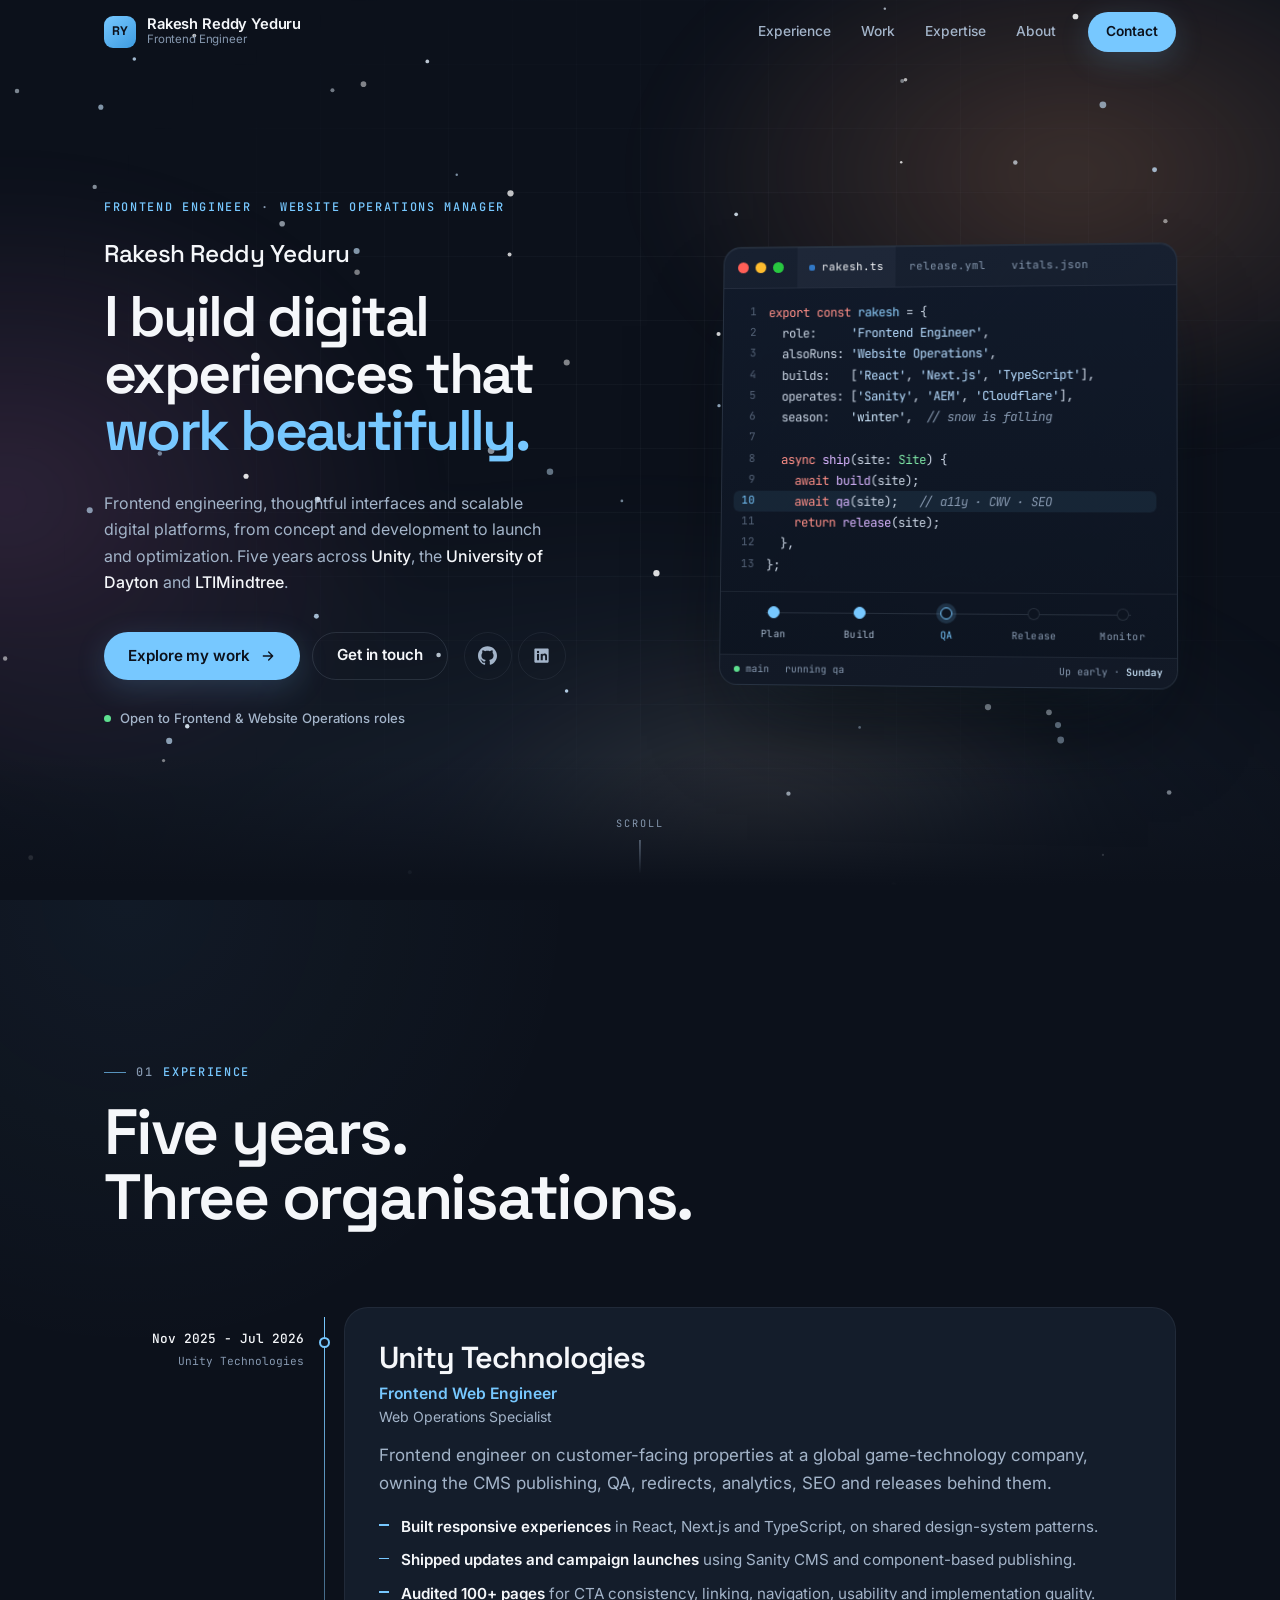
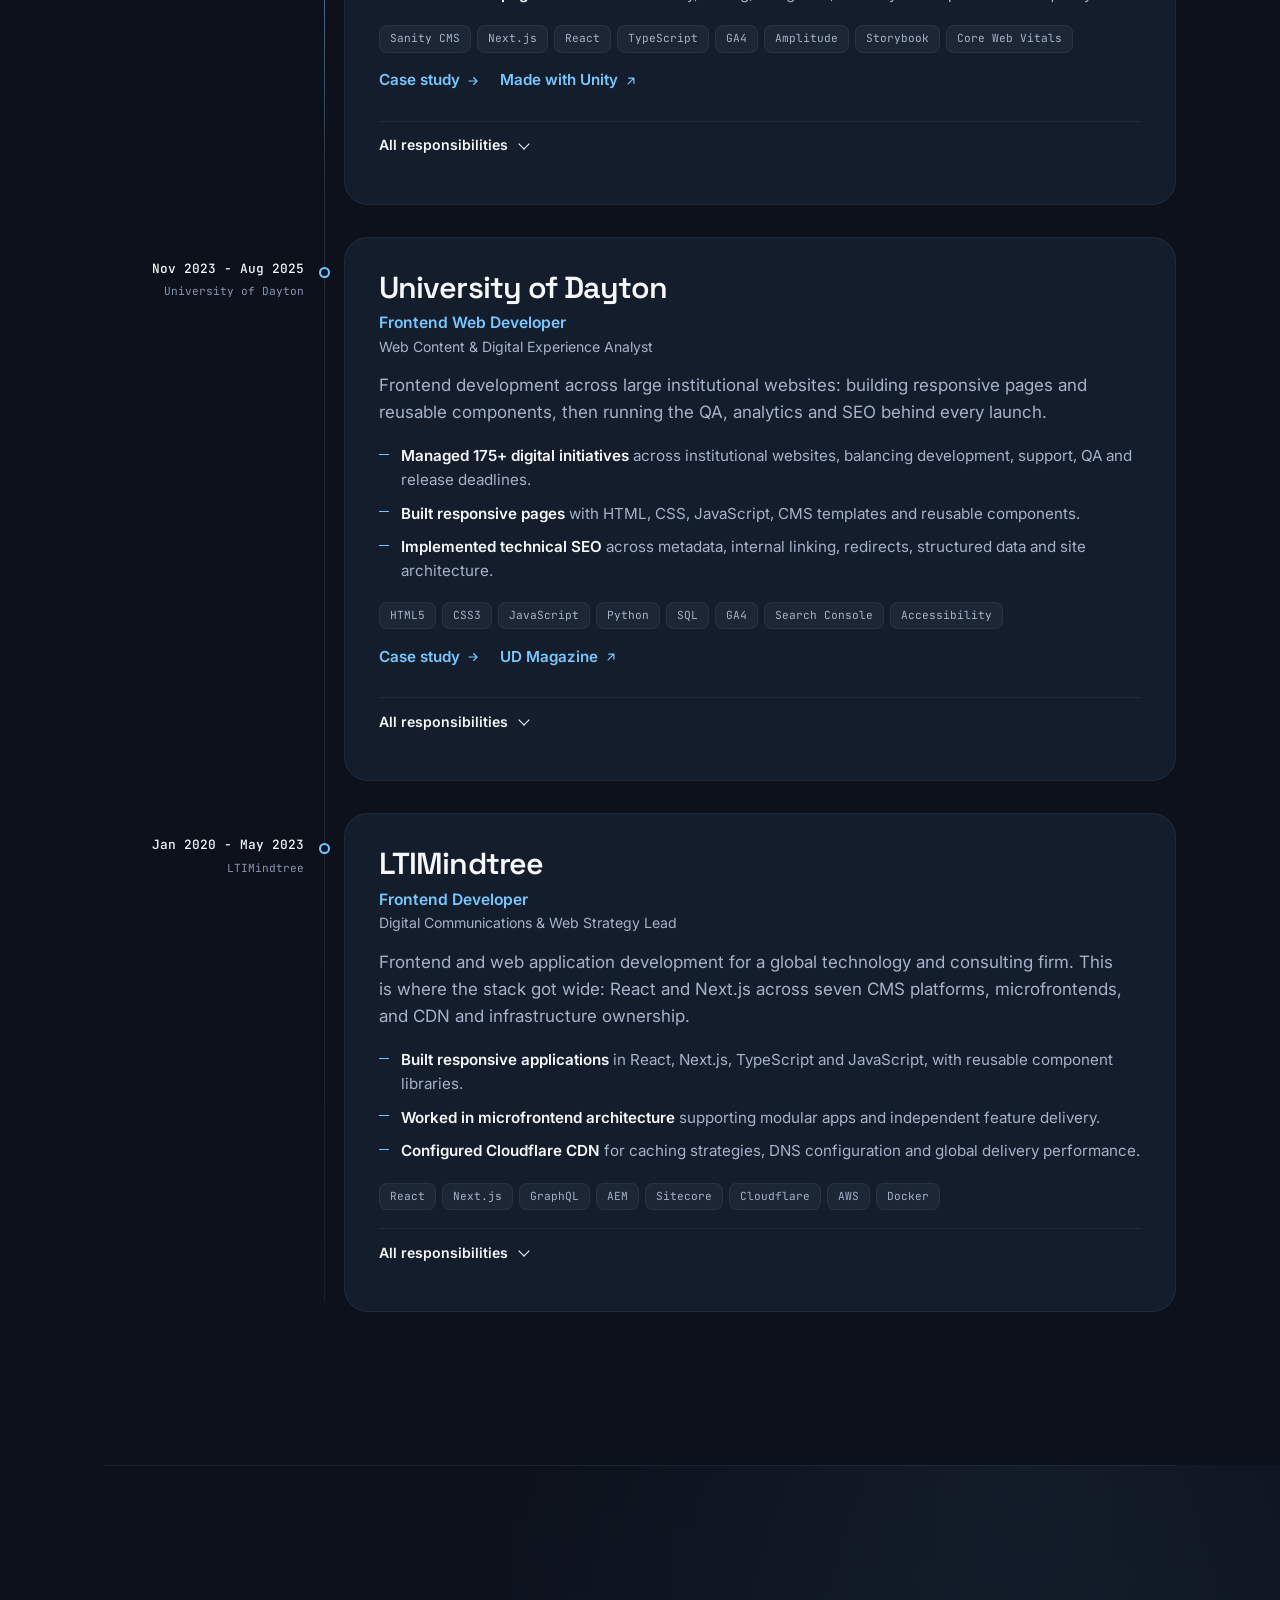
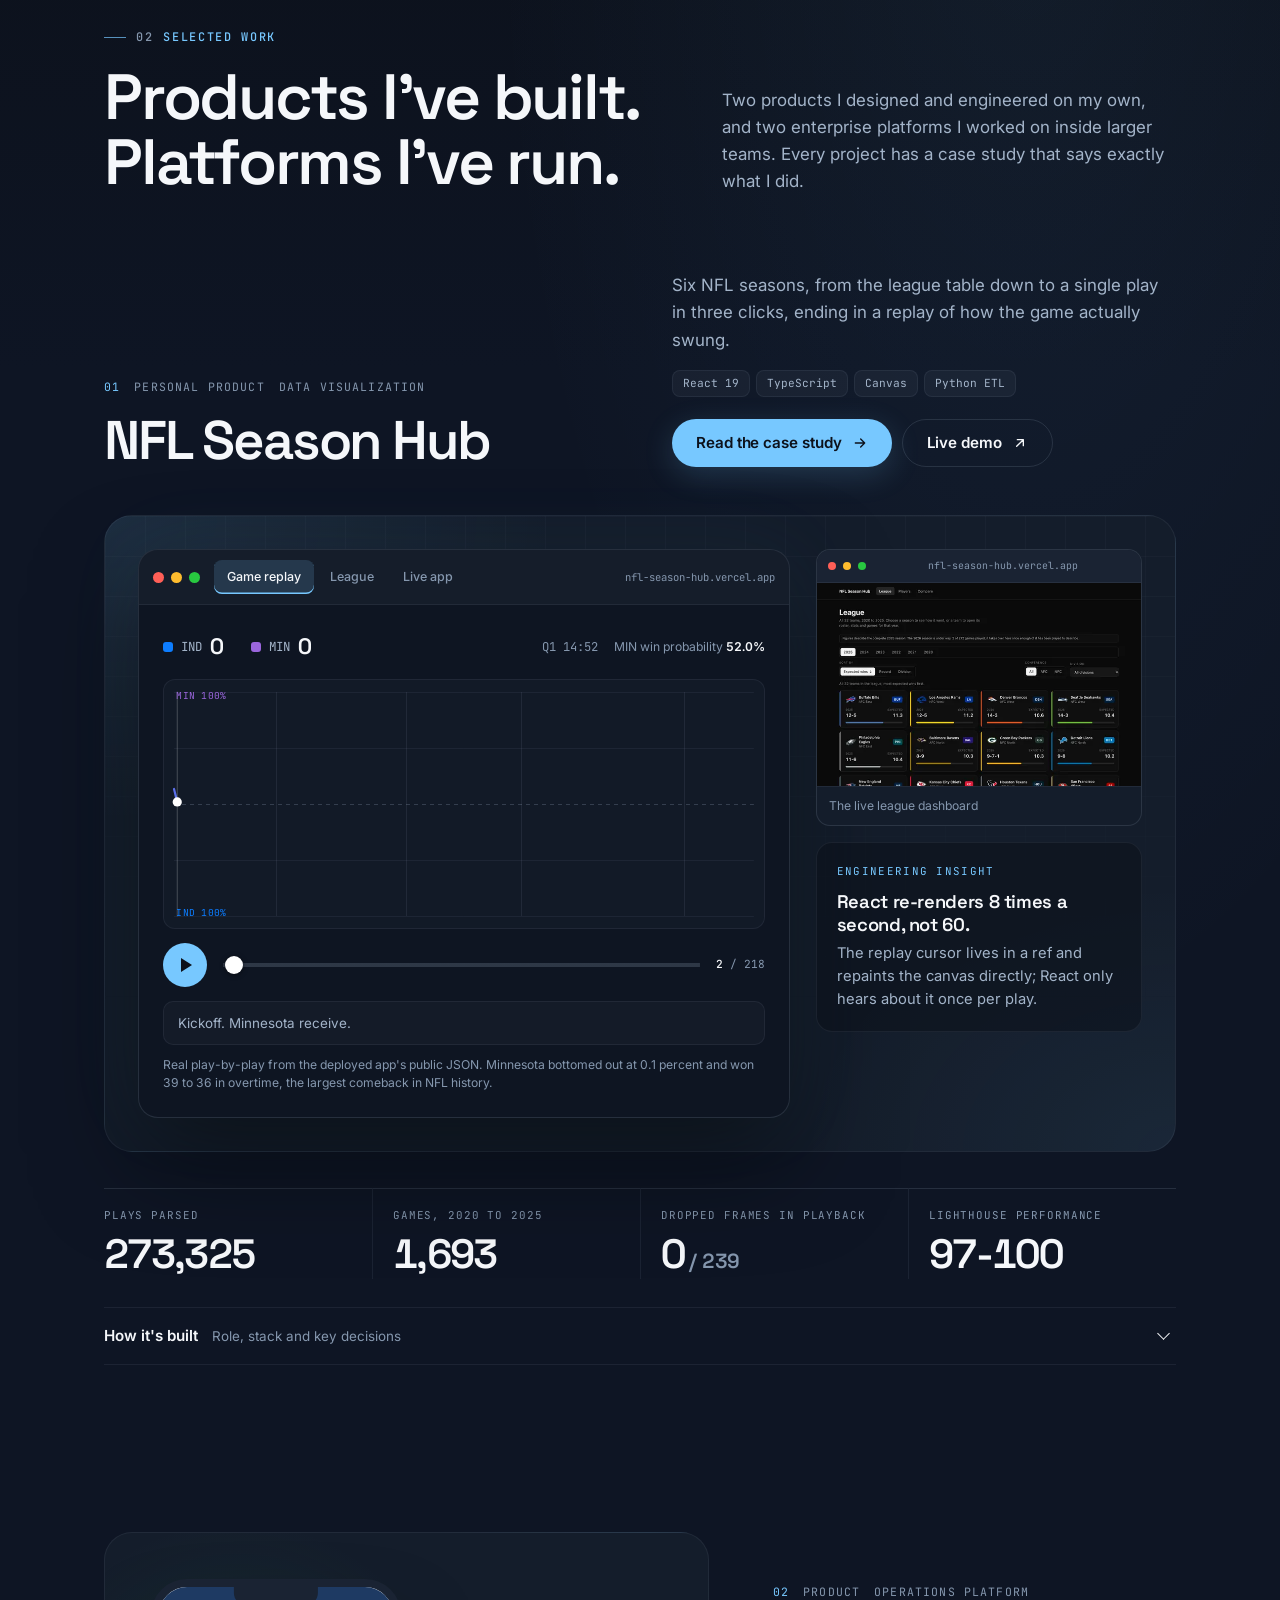
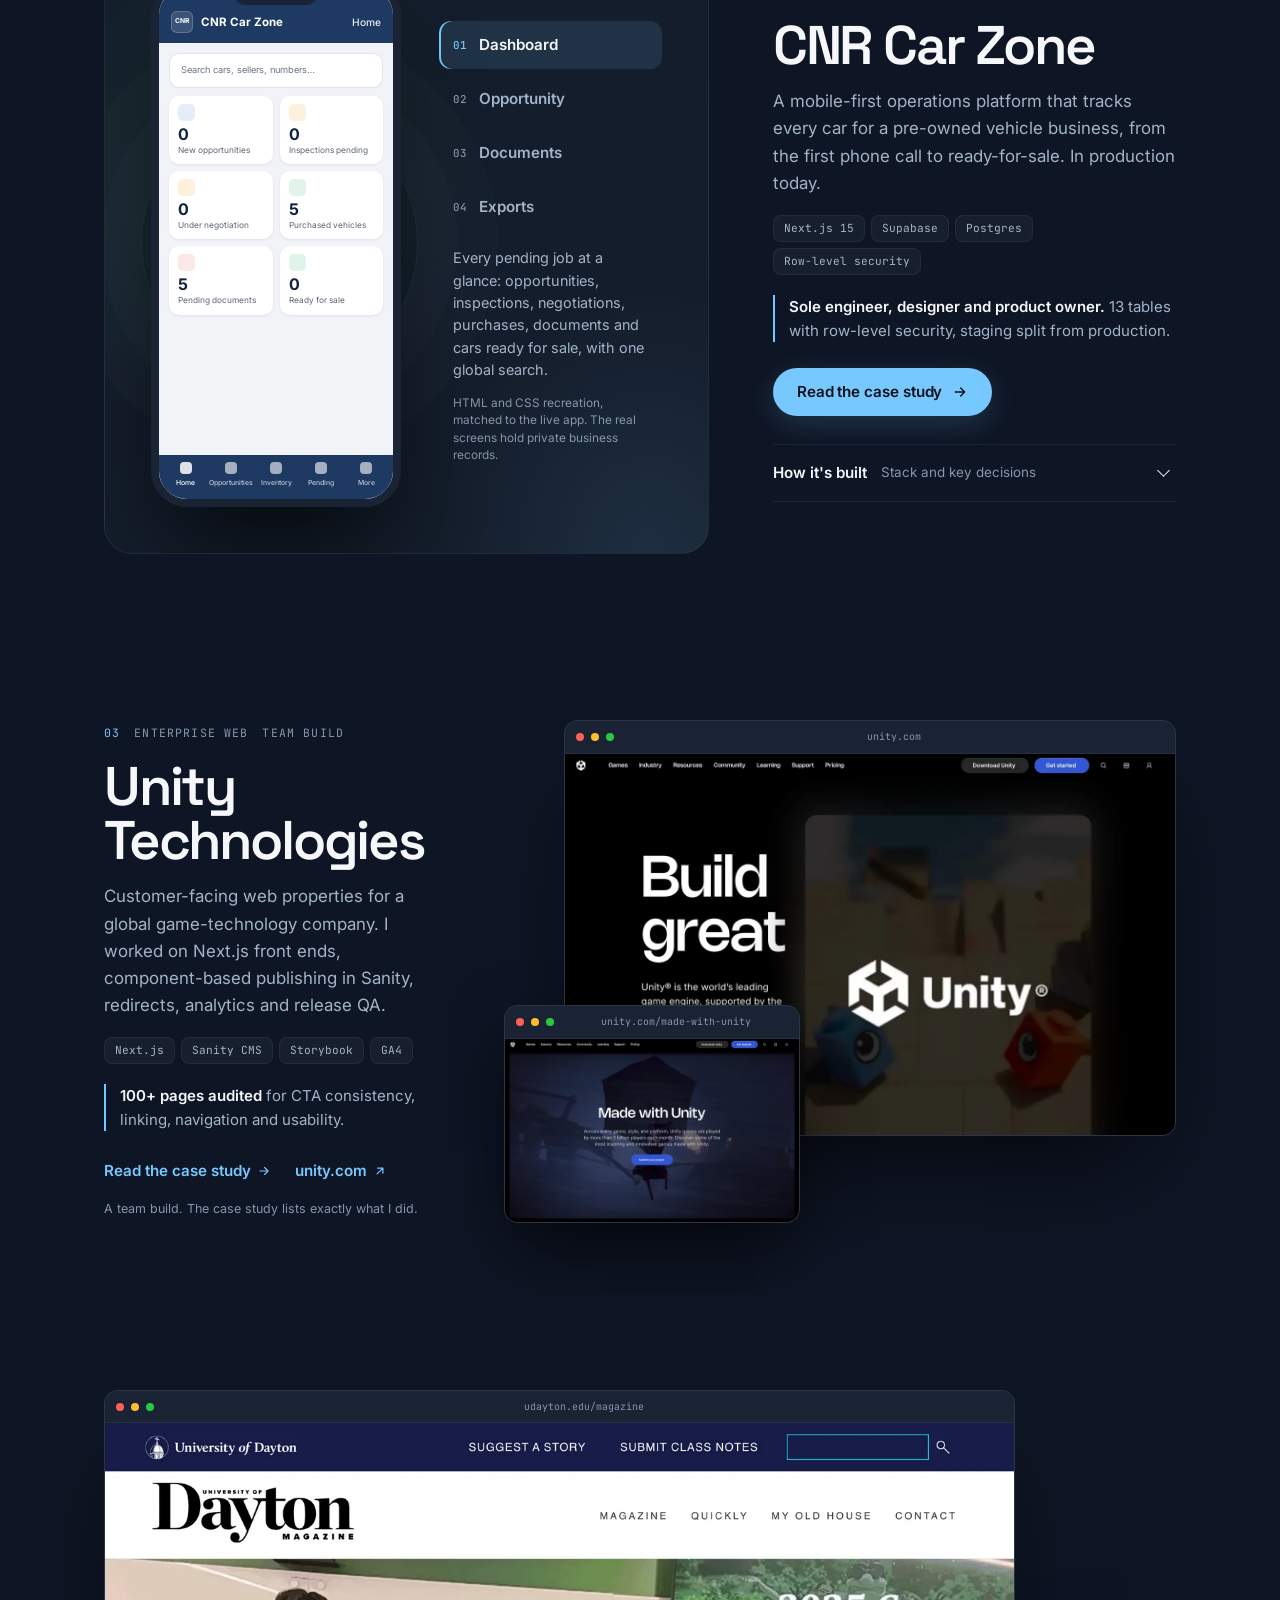
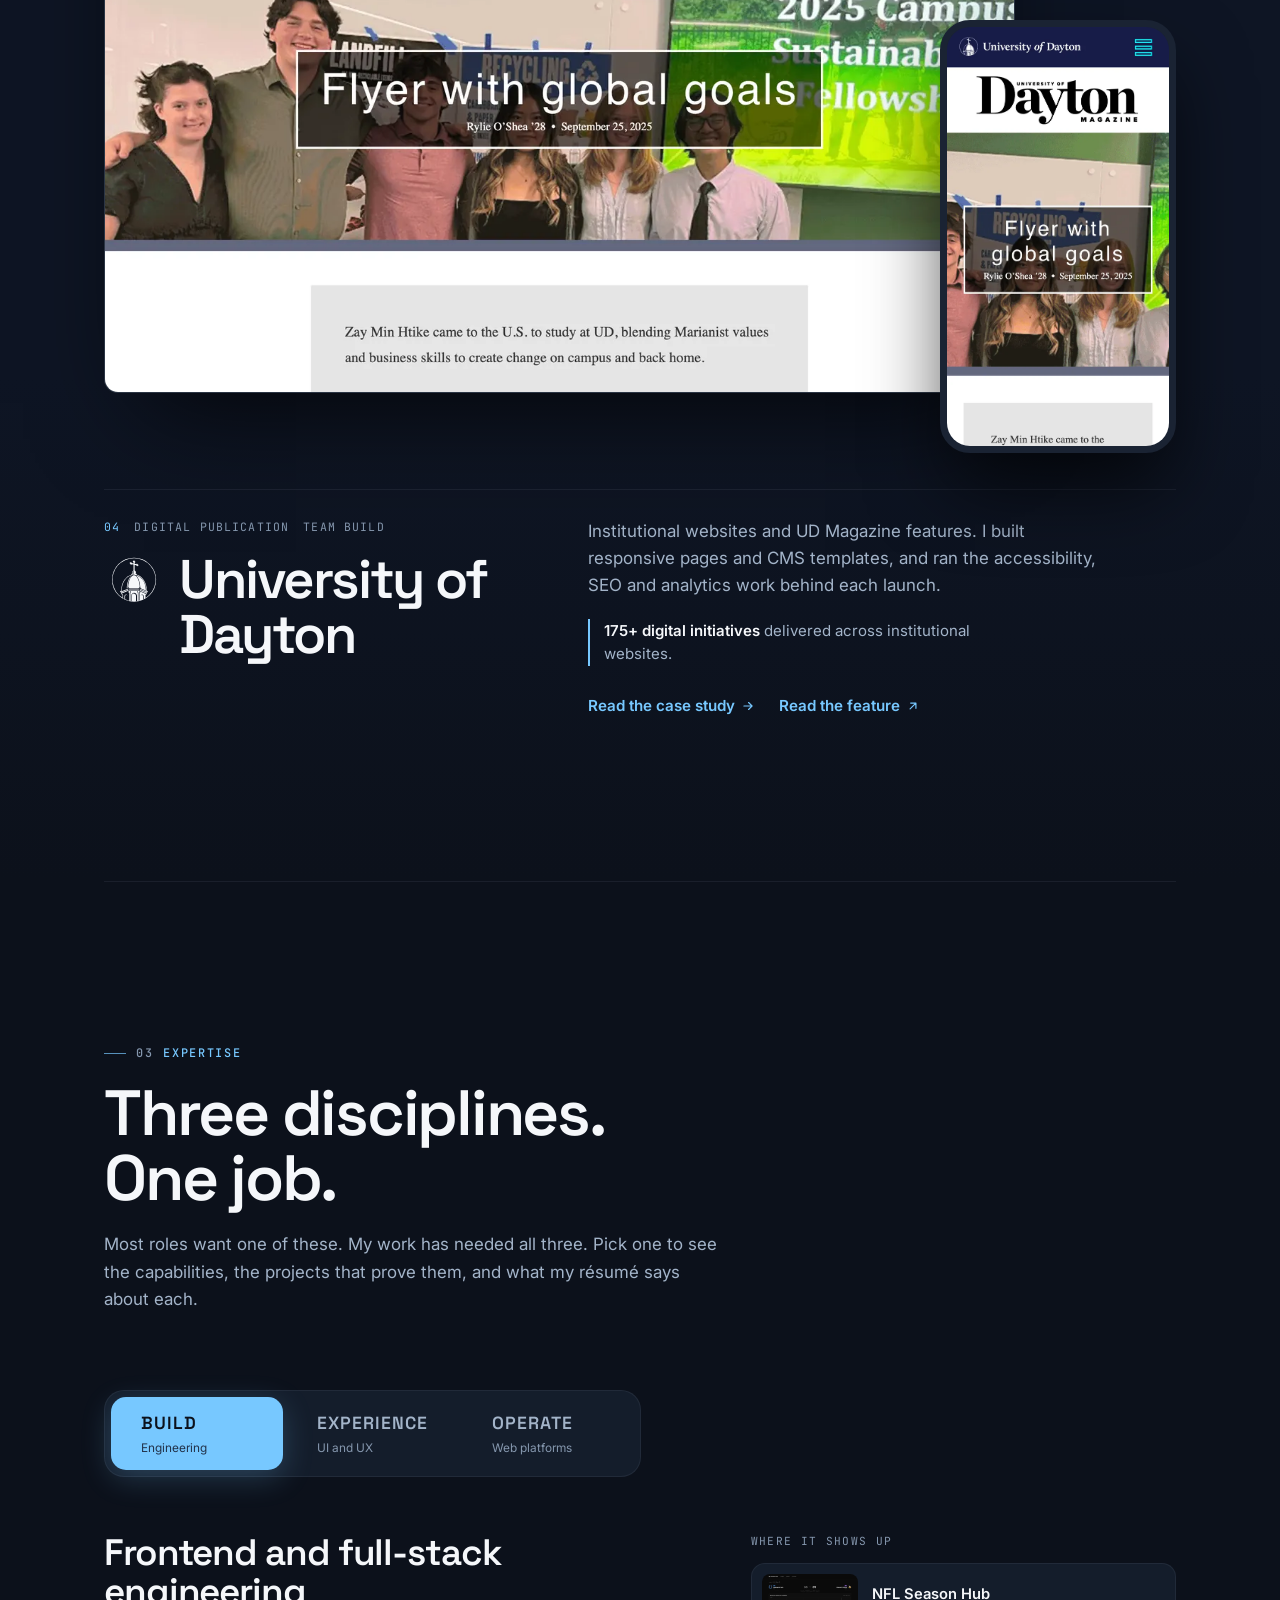
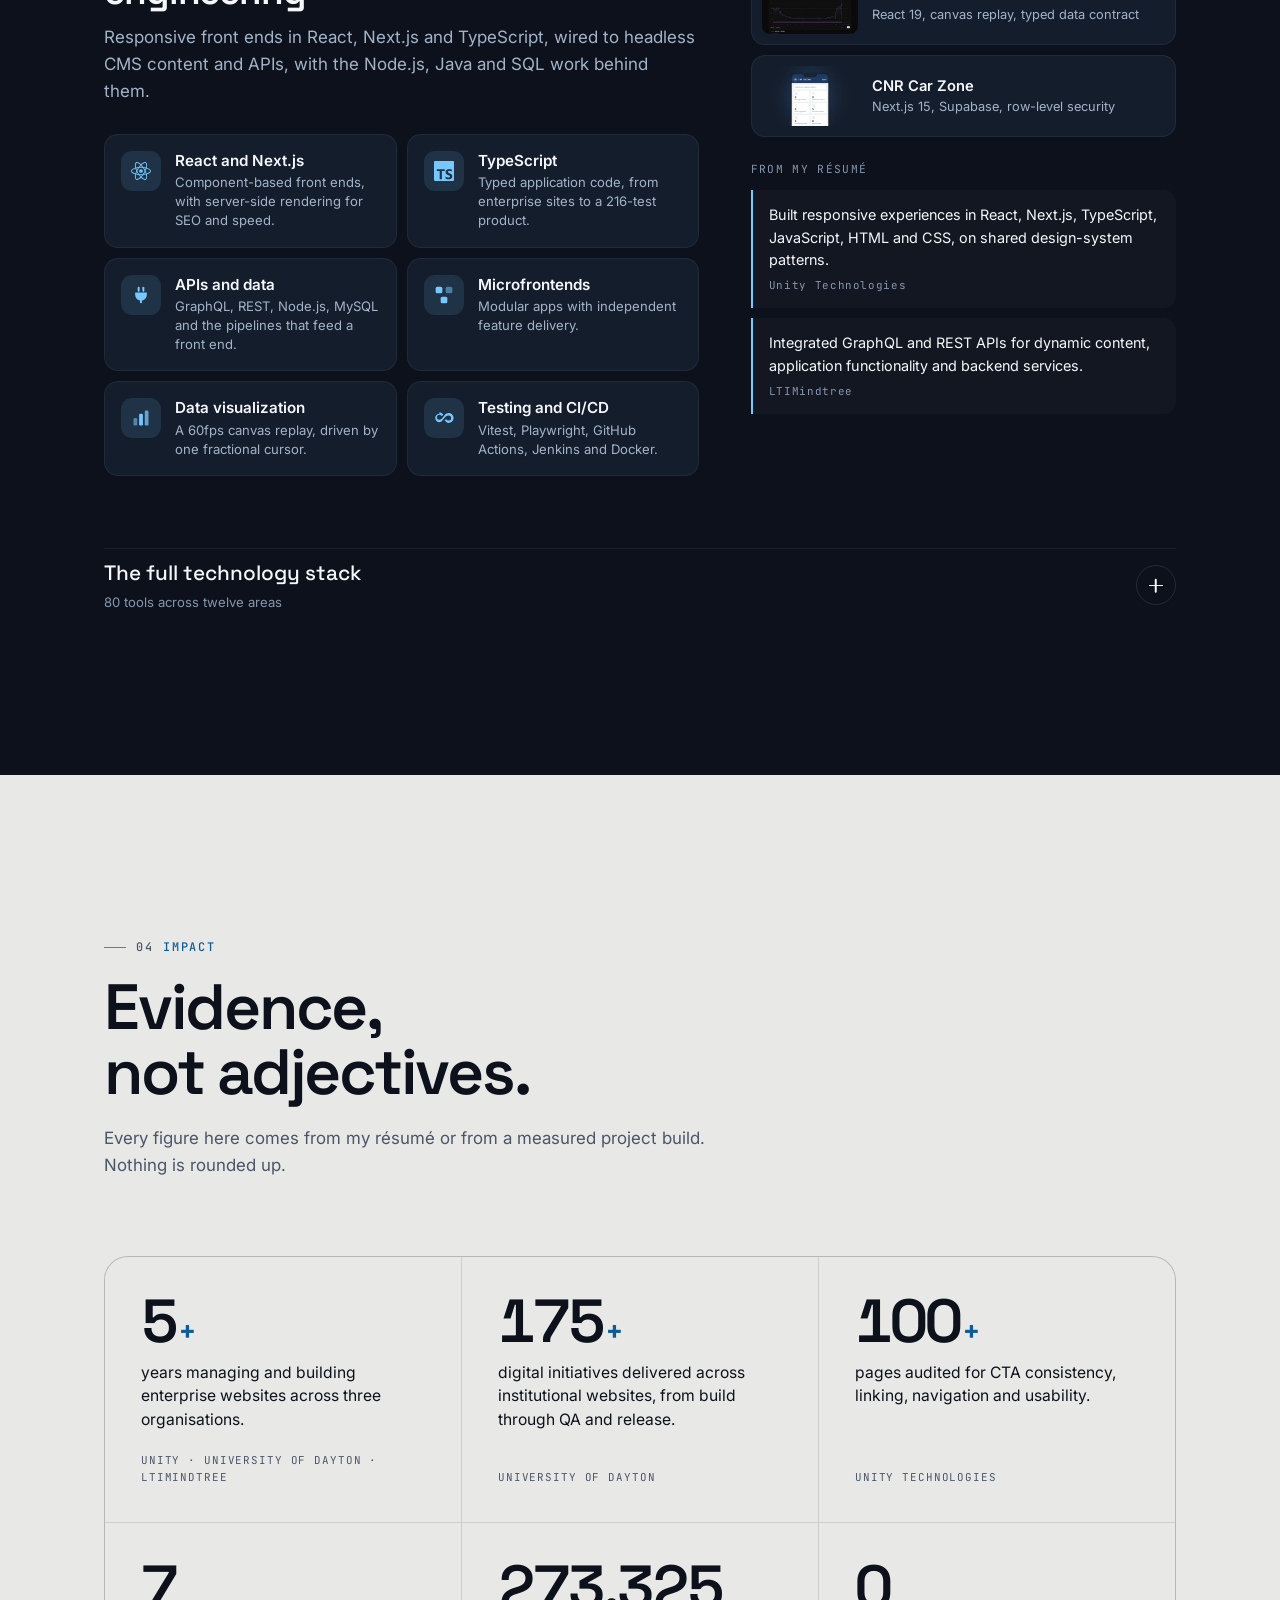
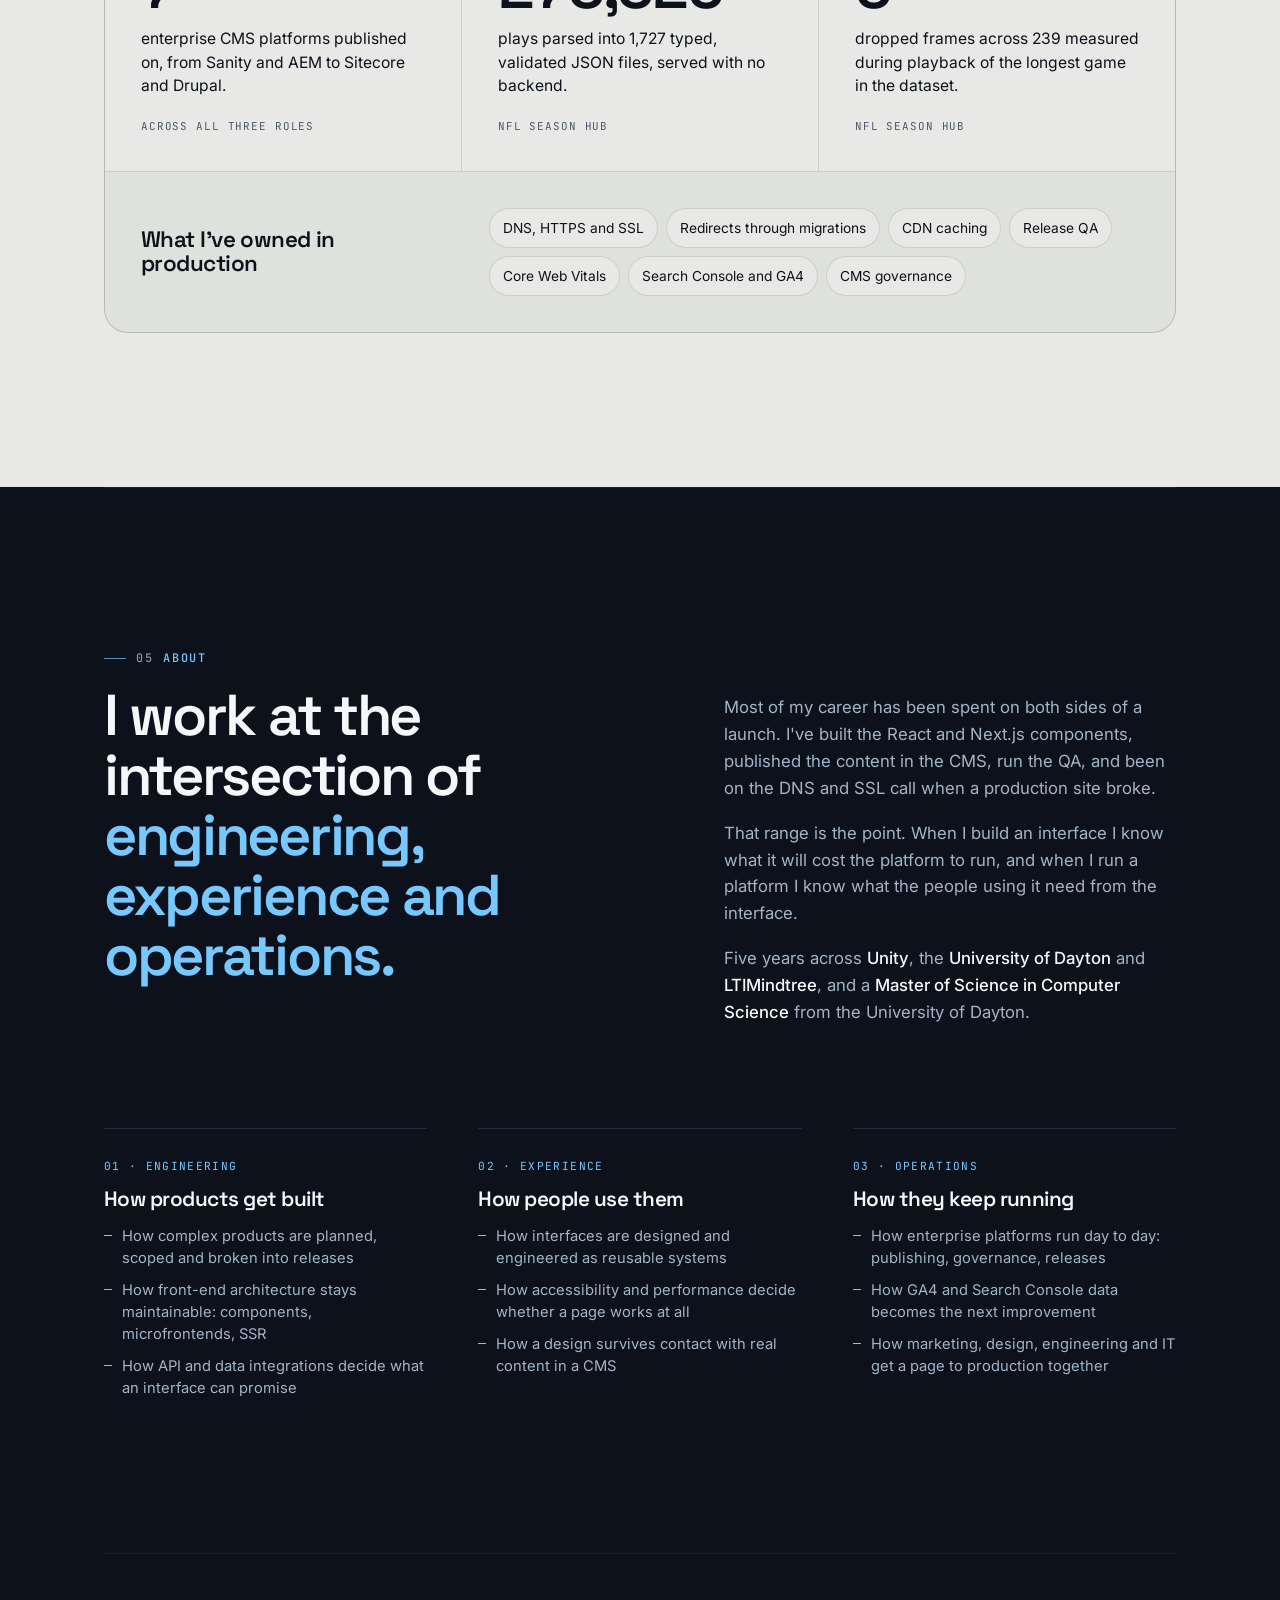
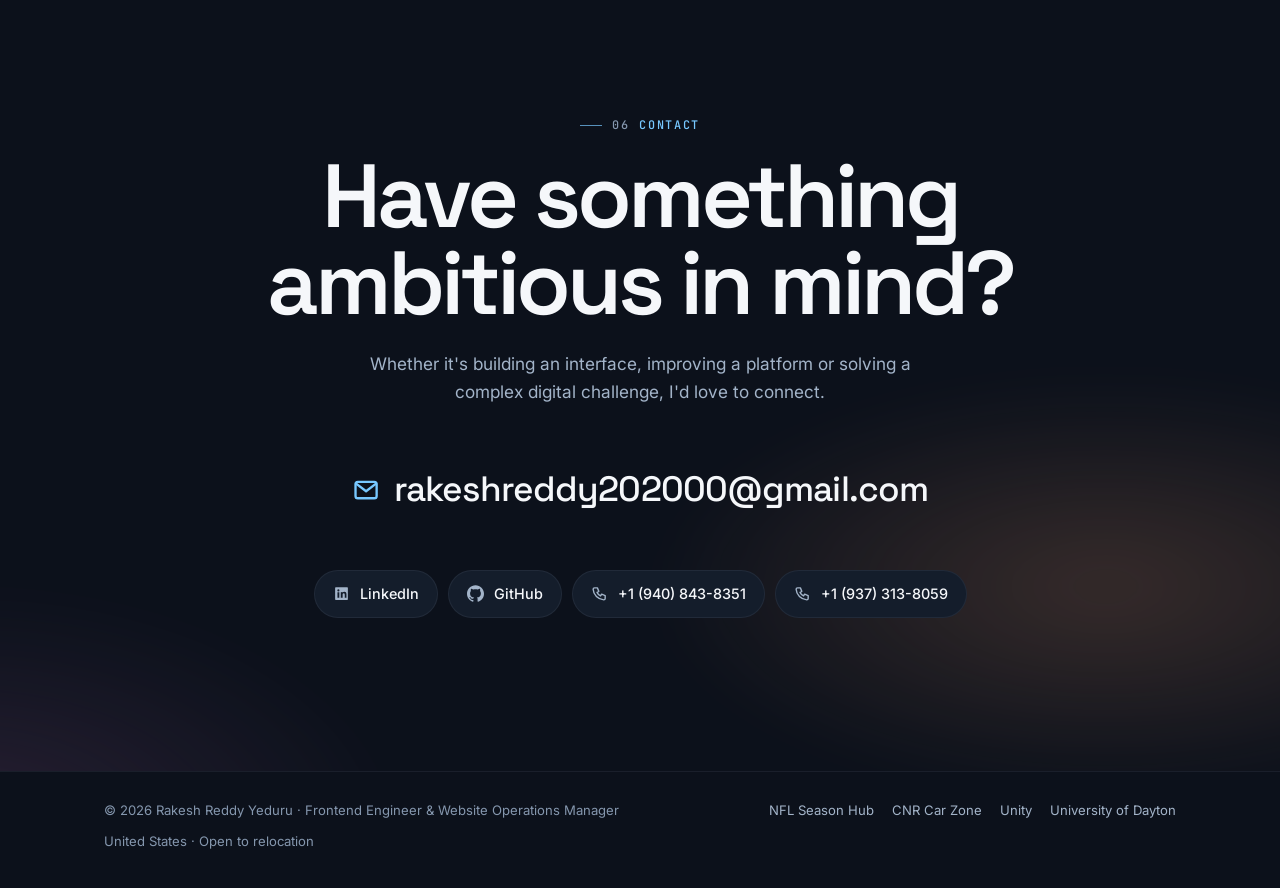
==== commit 54aef251: "Add the University of Dayton symbol to its project title The dome symbol is taken unaltered from the" ====
--- a/index.html
+++ b/index.html
@@ -41,7 +41,7 @@
 </script>
 </head>
 <body>
-<svg class="sprite" aria-hidden="true" focusable="false" width="0" height="0" style="position:absolute"><symbol id="i-adobe" viewBox="0 0 24 24" fill="currentColor"><path d="M13.966 22.624l-1.69-4.281H8.122l3.892-9.144 5.662 13.425zM8.884 1.376H0v21.248zm15.116 0h-8.884L24 22.624Z"/></symbol><symbol id="i-amazonwebservices" viewBox="0 0 24 24" fill="currentColor"><path d="M6.763 10.036c0 .296.032.535.088.71.064.176.144.368.256.576.04.063.056.127.056.183 0 .08-.048.16-.152.24l-.503.335a.383.383 0 0 1-.208.072c-.08 0-.16-.04-.239-.112a2.47 2.47 0 0 1-.287-.375 6.18 6.18 0 0 1-.248-.471c-.622.734-1.405 1.101-2.347 1.101-.67 0-1.205-.191-1.596-.574-.391-.384-.59-.894-.59-1.533 0-.678.239-1.23.726-1.644.487-.415 1.133-.623 1.955-.623.272 0 .551.024.846.064.296.04.6.104.918.176v-.583c0-.607-.127-1.03-.375-1.277-.255-.248-.686-.367-1.3-.367-.28 0-.568.031-.863.103-.295.072-.583.16-.862.272a2.287 2.287 0 0 1-.28.104.488.488 0 0 1-.127.023c-.112 0-.168-.08-.168-.247v-.391c0-.128.016-.224.056-.28a.597.597 0 0 1 .224-.167c.279-.144.614-.264 1.005-.36a4.84 4.84 0 0 1 1.246-.151c.95 0 1.644.216 2.091.647.439.43.662 1.085.662 1.963v2.586zm-3.24 1.214c.263 0 .534-.048.822-.144.287-.096.543-.271.758-.51.128-.152.224-.32.272-.512.047-.191.08-.423.08-.694v-.335a6.66 6.66 0 0 0-.735-.136 6.02 6.02 0 0 0-.75-.048c-.535 0-.926.104-1.19.32-.263.215-.39.518-.39.917 0 .375.095.655.295.846.191.2.47.296.838.296zm6.41.862c-.144 0-.24-.024-.304-.08-.064-.048-.12-.16-.168-.311L7.586 5.55a1.398 1.398 0 0 1-.072-.32c0-.128.064-.2.191-.2h.783c.151 0 .255.025.31.08.065.048.113.16.16.312l1.342 5.284 1.245-5.284c.04-.16.088-.264.151-.312a.549.549 0 0 1 .32-.08h.638c.152 0 .256.025.32.08.063.048.12.16.151.312l1.261 5.348 1.381-5.348c.048-.16.104-.264.16-.312a.52.52 0 0 1 .311-.08h.743c.127 0 .2.065.2.2 0 .04-.009.08-.017.128a1.137 1.137 0 0 1-.056.2l-1.923 6.17c-.048.16-.104.263-.168.311a.51.51 0 0 1-.303.08h-.687c-.151 0-.255-.024-.32-.08-.063-.056-.119-.16-.15-.32l-1.238-5.148-1.23 5.14c-.04.16-.087.264-.15.32-.065.056-.177.08-.32.08zm10.256.215c-.415 0-.83-.048-1.229-.143-.399-.096-.71-.2-.918-.32-.128-.071-.215-.151-.247-.223a.563.563 0 0 1-.048-.224v-.407c0-.167.064-.247.183-.247.048 0 .096.008.144.024.048.016.12.048.2.08.271.12.566.215.878.279.319.064.63.096.95.096.502 0 .894-.088 1.165-.264a.86.86 0 0 0 .415-.758.777.777 0 0 0-.215-.559c-.144-.151-.416-.287-.807-.415l-1.157-.36c-.583-.183-1.014-.454-1.277-.813a1.902 1.902 0 0 1-.4-1.158c0-.335.073-.63.216-.886.144-.255.335-.479.575-.654.24-.184.51-.32.83-.415.32-.096.655-.136 1.006-.136.175 0 .359.008.535.032.183.024.35.056.518.088.16.04.312.08.455.127.144.048.256.096.336.144a.69.69 0 0 1 .24.2.43.43 0 0 1 .071.263v.375c0 .168-.064.256-.184.256a.83.83 0 0 1-.303-.096 3.652 3.652 0 0 0-1.532-.311c-.455 0-.815.071-1.062.223-.248.152-.375.383-.375.71 0 .224.08.416.24.567.159.152.454.304.877.44l1.134.358c.574.184.99.44 1.237.767.247.327.367.702.367 1.117 0 .343-.072.655-.207.926-.144.272-.336.511-.583.703-.248.2-.543.343-.886.447-.36.111-.734.167-1.142.167zM21.698 16.207c-2.626 1.94-6.442 2.969-9.722 2.969-4.598 0-8.74-1.7-11.87-4.526-.247-.223-.024-.527.272-.351 3.384 1.963 7.559 3.153 11.877 3.153 2.914 0 6.114-.607 9.06-1.852.439-.2.814.287.383.607zM22.792 14.961c-.336-.43-2.22-.207-3.074-.103-.255.032-.295-.192-.063-.36 1.5-1.053 3.967-.75 4.254-.399.287.36-.08 2.826-1.485 4.007-.215.184-.423.088-.327-.151.32-.79 1.03-2.57.695-2.994z"/></symbol><symbol id="i-apache" viewBox="0 0 24 24" fill="currentColor"><path d="M17.805 2.197v.066h.156v.44h.072v-.44h.156v-.066zm.9 0l-.175.353-.172-.353h-.087v.506h.067V2.3l.172.35h.045l.172-.35v.404h.066v-.506zm-4.257 1c-.204.31-.424.66-.66 1.06l-.04.062a44.457 44.457 0 00-1.265 2.29c-.187.36-.38.742-.577 1.146l2.267-.25c.66-.302.955-.578 1.242-.976a15.5 15.5 0 00.23-.342c.23-.363.46-.763.663-1.16.197-.386.37-.767.505-1.11.083-.22.15-.422.198-.6.042-.158.074-.307.1-.45-.884.15-1.965.295-2.668.33zM11.894 7.78l-.077.16c-.078.16-.157.32-.236.488-.086.18-.172.364-.26.552l-.132.287a75.265 75.265 0 00-1.427 3.3c-.163.397-.327.807-.493 1.23-.15.38-.297.765-.45 1.164l-.02.06c-.15.396-.3.802-.453 1.22l-.01.027.72-.08a.213.213 0 01-.042-.006c.863-.106 2.01-.75 2.75-1.547.342-.367.652-.8.94-1.306.213-.377.413-.795.604-1.258.168-.405.328-.843.48-1.318-.196.105-.423.18-.673.235a2.184 2.184 0 01-.273.046c.806-.31 1.314-.905 1.683-1.64a2.816 2.816 0 01-.968.428c-.06.012-.116.022-.174.03l-.043.006h.002c.278-.118.514-.248.718-.403a2.571 2.571 0 00.637-.698l.063-.104.077-.154a8.107 8.107 0 00.367-.85l.03-.088a3.04 3.04 0 00.123-.463.733.733 0 01-.094.065c-.243.145-.66.277-.996.34l.663-.074-.664.073h-.017l-.1.017c.006-.003.01-.006.017-.008l-2.265.25-.013.022zM8.27 16.45c-.117.323-.236.654-.355.992l-.005.015c-.016.046-.032.094-.05.142-.08.227-.15.432-.31.9.264.12.475.435.675.793a1.44 1.44 0 00-.466-.99c1.293.06 2.41-.27 2.99-1.217.05-.084.096-.173.14-.268-.26.333-.59.474-1.2.44 0 0-.004 0-.005.002l.004-.002c.9-.404 1.354-.79 1.754-1.433.094-.153.186-.32.28-.503-.788.81-1.702 1.04-2.664.865l-.72.078a6.43 6.43 0 00-.067.183zM15.42.112c-.376.222-1 .85-1.748 1.763l.686 1.294c.48-.687.97-1.307 1.462-1.836l.058-.062c-.02.02-.04.04-.057.062-.16.176-.644.74-1.375 1.863.703-.035 1.784-.18 2.666-.33.262-1.47-.258-2.142-.258-2.142s-.66-1.07-1.436-.61zm-3.084 6.402a40.253 40.253 0 011.306-2.26l.04-.064c.224-.352.45-.693.677-1.02l-.685-1.293-.157.192c-.197.245-.403.51-.613.79a39.853 39.853 0 00-2.016 2.97l-.022.038.893 1.763c.19-.378.38-.752.575-1.118zm-3.73 8.32c.158-.406.319-.81.483-1.225.156-.394.32-.79.484-1.19a91.133 91.133 0 011.6-3.604l.205-.424c.12-.243.237-.485.36-.724a.125.125 0 01.02-.04l-.895-1.763-.044.07c-.207.34-.414.687-.617 1.042a38.056 38.056 0 00-1.092 2.04l-.094.193a24.573 24.573 0 00-1.258 3.087 18.492 18.492 0 00-.52 1.997l.896 1.77c.117-.317.24-.638.364-.963zm-1.376-.476a13.38 13.38 0 00-.234 1.692c0 .02-.004.04-.005.06-.28-.45-1.03-.888-1.026-.884.537.778.944 1.55 1.005 2.31-.29.058-.684-.027-1.14-.195.475.436.83.556.97.588-.434.03-.89.328-1.346.67.668-.27 1.21-.38 1.596-.29-.61 1.74-1.23 3.655-1.843 5.69a.538.538 0 00.364-.354c.11-.368.84-2.786 1.978-5.965l.097-.27.028-.078c.12-.332.246-.672.374-1.02l.09-.237v-.004L7.24 14.3c-.003.02-.01.04-.012.06z"/></symbol><symbol id="i-badge" viewBox="0 0 24 24" fill="currentColor"><circle cx="12" cy="12" r="10"/><path d="m7.5 12.5 3 3 6-6.5" fill="none" stroke="#fff" stroke-width="2.4" stroke-linecap="round" stroke-linejoin="round"/></symbol><symbol id="i-bolt" viewBox="0 0 24 24" fill="currentColor"><path d="M13.5 2 4 13.5h6L9.5 22 20 10h-6.6z"/></symbol><symbol id="i-browser" viewBox="0 0 24 24" fill="currentColor"><rect x="2" y="3" width="20" height="18" rx="3" fill="none" stroke="currentColor" stroke-width="2.2"/><path d="M2 8.5h20" stroke="currentColor" stroke-width="2.2"/><circle cx="5.8" cy="5.8" r="1.1"/></symbol><symbol id="i-cache" viewBox="0 0 24 24" fill="currentColor"><rect x="2" y="3" width="20" height="6" rx="2"/><rect x="2" y="11" width="20" height="6" rx="2" opacity=".6"/><rect x="5" y="19" width="14" height="3" rx="1.5" opacity=".35"/></symbol><symbol id="i-chart" viewBox="0 0 24 24" fill="currentColor"><rect x="3" y="12" width="4.5" height="9" rx="1.5" opacity=".55"/><rect x="9.75" y="7" width="4.5" height="14" rx="1.5"/><rect x="16.5" y="3" width="4.5" height="18" rx="1.5" opacity=".75"/></symbol><symbol id="i-click" viewBox="0 0 24 24" fill="currentColor"><path d="M6 3.5 19.5 10l-5.6 1.9L11 18z"/><path d="M13 14.5 18 21" stroke="currentColor" stroke-width="2.6" stroke-linecap="round"/></symbol><symbol id="i-cloudflare" viewBox="0 0 24 24" fill="currentColor"><path d="M16.5088 16.8447c.1475-.5068.0908-.9707-.1553-1.3154-.2246-.3164-.6045-.499-1.0615-.5205l-8.6592-.1123a.1559.1559 0 0 1-.1333-.0713c-.0283-.042-.0351-.0986-.021-.1553.0278-.084.1123-.1484.2036-.1562l8.7359-.1123c1.0351-.0489 2.1601-.8868 2.5537-1.9136l.499-1.3013c.0215-.0561.0293-.1128.0147-.168-.5625-2.5463-2.835-4.4453-5.5499-4.4453-2.5039 0-4.6284 1.6177-5.3876 3.8614-.4927-.3658-1.1187-.5625-1.794-.499-1.2026.119-2.1665 1.083-2.2861 2.2856-.0283.31-.0069.6128.0635.894C1.5683 13.171 0 14.7754 0 16.752c0 .1748.0142.3515.0352.5273.0141.083.0844.1475.1689.1475h15.9814c.0909 0 .1758-.0645.2032-.1553l.12-.4268zm2.7568-5.5634c-.0771 0-.1611 0-.2383.0112-.0566 0-.1054.0415-.127.0976l-.3378 1.1744c-.1475.5068-.0918.9707.1543 1.3164.2256.3164.6055.498 1.0625.5195l1.8437.1133c.0557 0 .1055.0263.1329.0703.0283.043.0351.1074.0214.1562-.0283.084-.1132.1485-.204.1553l-1.921.1123c-1.041.0488-2.1582.8867-2.5527 1.914l-.1406.3585c-.0283.0713.0215.1416.0986.1416h6.5977c.0771 0 .1474-.0489.169-.126.1122-.4082.1757-.837.1757-1.2803 0-2.6025-2.125-4.727-4.7344-4.727"/></symbol><symbol id="i-code" viewBox="0 0 24 24" fill="currentColor"><path d="M8.2 5.4 2 12l6.2 6.6 1.9-1.8L5.7 12l4.4-4.8z"/><path d="m15.8 5.4 6.2 6.6-6.2 6.6-1.9-1.8 4.4-4.8-4.4-4.8z" opacity=".6"/></symbol><symbol id="i-compass" viewBox="0 0 24 24" fill="currentColor"><circle cx="12" cy="12" r="10" fill="none" stroke="currentColor" stroke-width="2.3"/><path d="m16 8-2.2 5.8L8 16l2.2-5.8z"/></symbol><symbol id="i-components" viewBox="0 0 24 24" fill="currentColor"><rect x="2" y="2" width="9" height="9" rx="2"/><rect x="13" y="2" width="9" height="9" rx="2"/><rect x="2" y="13" width="9" height="9" rx="2"/><rect x="13" y="13" width="9" height="9" rx="2" opacity=".45"/></symbol><symbol id="i-confluence" viewBox="0 0 24 24" fill="currentColor"><path d="M.87 18.257c-.248.382-.53.875-.763 1.245a.764.764 0 0 0 .255 1.04l4.965 3.054a.764.764 0 0 0 1.058-.26c.199-.332.454-.763.733-1.221 1.967-3.247 3.945-2.853 7.508-1.146l4.957 2.337a.764.764 0 0 0 1.028-.382l2.364-5.346a.764.764 0 0 0-.382-1 599.851 599.851 0 0 1-4.965-2.361C10.911 10.97 5.224 11.185.87 18.257zM23.131 5.743c.249-.405.531-.875.764-1.25a.764.764 0 0 0-.256-1.034L18.675.404a.764.764 0 0 0-1.058.26c-.195.335-.451.763-.734 1.225-1.966 3.246-3.945 2.85-7.508 1.146L4.437.694a.764.764 0 0 0-1.027.382L1.046 6.422a.764.764 0 0 0 .382 1c1.039.49 3.105 1.467 4.965 2.361 6.698 3.246 12.392 3.029 16.738-4.04z"/></symbol><symbol id="i-contentful" viewBox="0 0 24 24" fill="currentColor"><path d="M21.875 16.361c-.043-.048-1.067-1.18-2.365-1.19-.68 0-1.288.283-1.815.858-.773.842-2.35 1.85-4.25 1.921-1.598.059-3.085-.548-4.423-1.805-1.644-1.544-2.155-4.016-1.302-6.297.834-2.23 2.752-3.616 5.131-3.707l.044-.004c.024-.003 2.302-.258 4.325 1.548.17.185 1.154 1.197 2.475 1.228.823.018 1.586-.336 2.27-1.055.602-.632.87-1.342.797-2.112-.154-1.61-1.806-2.876-2.03-3.04-.212-.184-1.878-1.578-4.476-2.294-2.52-.695-6.42-.853-10.685 2.349a7.31 7.31 0 0 0-.557.49c-.28.208-.523.462-.716.753a12.469 12.469 0 0 0-3.064 8.677c.207 6.283 5.265 9.293 5.646 9.51.262.17 2.906 1.81 6.495 1.809 2.106 0 4.538-.565 7.005-2.322.248-.138 1.714-1.012 2.103-2.52.23-.894.042-1.815-.562-2.737l-.046-.06zm-16.932 1.97c0-1.09.887-1.977 1.977-1.977s1.977.886 1.977 1.977c0 1.09-.887 1.977-1.977 1.977s-1.977-.887-1.977-1.977zm.139-13.657c.236-.275.451-.498.628-.67a1.965 1.965 0 0 1 1.088-.329c1.09 0 1.977.887 1.977 1.977S7.888 7.63 6.798 7.63s-1.977-.887-1.977-1.977c0-.356.096-.69.261-.978zM13.249.999c3.954 0 6.657 2.336 6.826 2.486l.043.034c.42.3 1.532 1.301 1.63 2.324.044.469-.126.898-.52 1.313-.477.5-.983.752-1.504.738-.964-.019-1.743-.887-1.76-.905l-.042-.044c-2.292-2.063-4.83-1.855-5.13-1.822a6.82 6.82 0 0 0-3.012.818 3 3 0 0 0-2.34-3.214C9.543 1.45 11.516.999 13.248.999zM3.884 6.34a3 3 0 0 0 2.914 2.31c.122 0 .24-.01.358-.024a7.336 7.336 0 0 0-.39.866c-.75 2.003-.59 4.14.359 5.854-.068-.005-.136-.01-.205-.01a2.999 2.999 0 0 0-2.967 2.6 10.075 10.075 0 0 1-1.7-5.288 11.43 11.43 0 0 1 1.63-6.309zM21.497 18.9c-.3 1.174-1.615 1.89-1.627 1.896l-.058.036c-6.287 4.499-12.137.667-12.382.502l-.036-.022a2.848 2.848 0 0 1-.034-.02 2.998 2.998 0 0 0 2.543-3.228c1.124.64 2.336.951 3.58.906 2.214-.083 4.057-1.264 4.962-2.25.327-.356.67-.53 1.048-.53h.005c.762.004 1.46.688 1.593.826.421.658.558 1.291.406 1.884z"/></symbol><symbol id="i-css3" viewBox="0 0 24 24" fill="currentColor"><path d="M1.5 0h21l-1.91 21.563L11.977 24l-8.565-2.438L1.5 0zm17.09 4.413L5.41 4.41l.213 2.622 10.125.002-.255 2.716h-6.64l.24 2.573h6.182l-.366 3.523-2.91.804-2.956-.81-.188-2.11h-2.61l.29 3.855L12 19.288l5.373-1.53L18.59 4.414z"/></symbol><symbol id="i-database" viewBox="0 0 24 24" fill="currentColor"><ellipse cx="12" cy="5.5" rx="8.5" ry="3.5"/><path d="M3.5 9v4c0 1.9 3.8 3.5 8.5 3.5s8.5-1.6 8.5-3.5V9c0 1.9-3.8 3.5-8.5 3.5S3.5 10.9 3.5 9z" opacity=".75"/><path d="M3.5 15.5v3c0 1.9 3.8 3.5 8.5 3.5s8.5-1.6 8.5-3.5v-3c0 1.9-3.8 3.5-8.5 3.5s-8.5-1.6-8.5-3.5z" opacity=".5"/></symbol><symbol id="i-devices" viewBox="0 0 24 24" fill="currentColor"><rect x="2" y="4" width="14" height="11" rx="2"/><rect x="17" y="9" width="5" height="11" rx="1.6" opacity=".6"/><rect x="6" y="17" width="7" height="2" rx="1" opacity=".6"/></symbol><symbol id="i-docker" viewBox="0 0 24 24" fill="currentColor"><path d="M13.983 11.078h2.119a.186.186 0 00.186-.185V9.006a.186.186 0 00-.186-.186h-2.119a.185.185 0 00-.185.185v1.888c0 .102.083.185.185.185m-2.954-5.43h2.118a.186.186 0 00.186-.186V3.574a.186.186 0 00-.186-.185h-2.118a.185.185 0 00-.185.185v1.888c0 .102.082.185.185.185m0 2.716h2.118a.187.187 0 00.186-.186V6.29a.186.186 0 00-.186-.185h-2.118a.185.185 0 00-.185.185v1.887c0 .102.082.185.185.186m-2.93 0h2.12a.186.186 0 00.184-.186V6.29a.185.185 0 00-.185-.185H8.1a.185.185 0 00-.185.185v1.887c0 .102.083.185.185.186m-2.964 0h2.119a.186.186 0 00.185-.186V6.29a.185.185 0 00-.185-.185H5.136a.186.186 0 00-.186.185v1.887c0 .102.084.185.186.186m5.893 2.715h2.118a.186.186 0 00.186-.185V9.006a.186.186 0 00-.186-.186h-2.118a.185.185 0 00-.185.185v1.888c0 .102.082.185.185.185m-2.93 0h2.12a.185.185 0 00.184-.185V9.006a.185.185 0 00-.184-.186h-2.12a.185.185 0 00-.184.185v1.888c0 .102.083.185.185.185m-2.964 0h2.119a.185.185 0 00.185-.185V9.006a.185.185 0 00-.184-.186h-2.12a.186.186 0 00-.186.186v1.887c0 .102.084.185.186.185m-2.92 0h2.12a.185.185 0 00.184-.185V9.006a.185.185 0 00-.184-.186h-2.12a.185.185 0 00-.184.185v1.888c0 .102.082.185.185.185M23.763 9.89c-.065-.051-.672-.51-1.954-.51-.338.001-.676.03-1.01.087-.248-1.7-1.653-2.53-1.716-2.566l-.344-.199-.226.327c-.284.438-.49.922-.612 1.43-.23.97-.09 1.882.403 2.661-.595.332-1.55.413-1.744.42H.751a.751.751 0 00-.75.748 11.376 11.376 0 00.692 4.062c.545 1.428 1.355 2.48 2.41 3.124 1.18.723 3.1 1.137 5.275 1.137.983.003 1.963-.086 2.93-.266a12.248 12.248 0 003.823-1.389c.98-.567 1.86-1.288 2.61-2.136 1.252-1.418 1.998-2.997 2.553-4.4h.221c1.372 0 2.215-.549 2.68-1.009.309-.293.55-.65.707-1.046l.098-.288Z"/></symbol><symbol id="i-drupal" viewBox="0 0 24 24" fill="currentColor"><path d="M15.78 5.113C14.09 3.425 12.48 1.815 11.998 0c-.48 1.815-2.09 3.425-3.778 5.113-2.534 2.53-5.405 5.4-5.405 9.702a9.184 9.185 0 1018.368 0c0-4.303-2.871-7.171-5.405-9.702M6.72 16.954c-.563-.019-2.64-3.6 1.215-7.416l2.55 2.788a.218.218 0 01-.016.325c-.61.625-3.204 3.227-3.527 4.126-.066.186-.164.18-.222.177M12 21.677a3.158 3.158 0 01-3.158-3.159 3.291 3.291 0 01.787-2.087c.57-.696 2.37-2.655 2.37-2.655s1.774 1.988 2.367 2.649a3.09 3.09 0 01.792 2.093A3.158 3.158 0 0112 21.677m6.046-5.123c-.068.15-.223.398-.431.405-.371.014-.411-.177-.686-.583-.604-.892-5.864-6.39-6.848-7.455-.866-.935-.122-1.595.223-1.94C10.736 6.547 12 5.285 12 5.285s3.766 3.574 5.336 6.016c1.57 2.443 1.029 4.556.71 5.253"/></symbol><symbol id="i-funnel" viewBox="0 0 24 24" fill="currentColor"><path d="M2 4h20l-7.5 8.5V21L9.5 18v-5.5z"/></symbol><symbol id="i-gauge" viewBox="0 0 24 24" fill="currentColor"><path d="M12 3a9 9 0 0 0-9 9 8.9 8.9 0 0 0 1.6 5.1 1.5 1.5 0 0 0 2.5-1.7A5.9 5.9 0 0 1 6 12a6 6 0 0 1 12 0 5.9 5.9 0 0 1-1.1 3.4 1.5 1.5 0 0 0 2.5 1.7A8.9 8.9 0 0 0 21 12a9 9 0 0 0-9-9z"/><path d="M15.6 8.4 11 11.2a1.6 1.6 0 1 0 1.8 2.6l2.8-5.4z"/></symbol><symbol id="i-github" viewBox="0 0 24 24" fill="currentColor"><path d="M12 .297c-6.63 0-12 5.373-12 12 0 5.303 3.438 9.8 8.205 11.385.6.113.82-.258.82-.577 0-.285-.01-1.04-.015-2.04-3.338.724-4.042-1.61-4.042-1.61C4.422 18.07 3.633 17.7 3.633 17.7c-1.087-.744.084-.729.084-.729 1.205.084 1.838 1.236 1.838 1.236 1.07 1.835 2.809 1.305 3.495.998.108-.776.417-1.305.76-1.605-2.665-.3-5.466-1.332-5.466-5.93 0-1.31.465-2.38 1.235-3.22-.135-.303-.54-1.523.105-3.176 0 0 1.005-.322 3.3 1.23.96-.267 1.98-.399 3-.405 1.02.006 2.04.138 3 .405 2.28-1.552 3.285-1.23 3.285-1.23.645 1.653.24 2.873.12 3.176.765.84 1.23 1.91 1.23 3.22 0 4.61-2.805 5.625-5.475 5.92.42.36.81 1.096.81 2.22 0 1.606-.015 2.896-.015 3.286 0 .315.21.69.825.57C20.565 22.092 24 17.592 24 12.297c0-6.627-5.373-12-12-12"/></symbol><symbol id="i-githubactions" viewBox="0 0 24 24" fill="currentColor"><path d="M10.984 13.836a.5.5 0 0 1-.353-.146l-.745-.743a.5.5 0 1 1 .706-.708l.392.391 1.181-1.18a.5.5 0 0 1 .708.707l-1.535 1.533a.504.504 0 0 1-.354.146zm9.353-.147l1.534-1.532a.5.5 0 0 0-.707-.707l-1.181 1.18-.392-.391a.5.5 0 1 0-.706.708l.746.743a.497.497 0 0 0 .706-.001zM4.527 7.452l2.557-1.585A1 1 0 0 0 7.09 4.17L4.533 2.56A1 1 0 0 0 3 3.406v3.196a1.001 1.001 0 0 0 1.527.85zm2.03-2.436L4 6.602V3.406l2.557 1.61zM24 12.5c0 1.93-1.57 3.5-3.5 3.5a3.503 3.503 0 0 1-3.46-3h-2.08a3.503 3.503 0 0 1-3.46 3 3.502 3.502 0 0 1-3.46-3h-.558c-.972 0-1.85-.399-2.482-1.042V17c0 1.654 1.346 3 3 3h.04c.244-1.693 1.7-3 3.46-3 1.93 0 3.5 1.57 3.5 3.5S13.43 24 11.5 24a3.502 3.502 0 0 1-3.46-3H8c-2.206 0-4-1.794-4-4V9.899A5.008 5.008 0 0 1 0 5c0-2.757 2.243-5 5-5s5 2.243 5 5a5.005 5.005 0 0 1-4.952 4.998A2.482 2.482 0 0 0 7.482 12h.558c.244-1.693 1.7-3 3.46-3a3.502 3.502 0 0 1 3.46 3h2.08a3.503 3.503 0 0 1 3.46-3c1.93 0 3.5 1.57 3.5 3.5zm-15 8c0 1.378 1.122 2.5 2.5 2.5s2.5-1.122 2.5-2.5-1.122-2.5-2.5-2.5S9 19.122 9 20.5zM5 9c2.206 0 4-1.794 4-4S7.206 1 5 1 1 2.794 1 5s1.794 4 4 4zm9 3.5c0-1.378-1.122-2.5-2.5-2.5S9 11.122 9 12.5s1.122 2.5 2.5 2.5 2.5-1.122 2.5-2.5zm9 0c0-1.378-1.122-2.5-2.5-2.5S18 11.122 18 12.5s1.122 2.5 2.5 2.5 2.5-1.122 2.5-2.5zm-13 8a.5.5 0 1 0 1 0 .5.5 0 0 0-1 0zm2 0a.5.5 0 1 0 1 0 .5.5 0 0 0-1 0zm12 0c0 1.93-1.57 3.5-3.5 3.5a3.503 3.503 0 0 1-3.46-3.002c-.007.001-.013.005-.021.005l-.506.017h-.017a.5.5 0 0 1-.016-.999l.506-.017c.018-.002.035.006.052.007A3.503 3.503 0 0 1 20.5 17c1.93 0 3.5 1.57 3.5 3.5zm-1 0c0-1.378-1.122-2.5-2.5-2.5S18 19.122 18 20.5s1.122 2.5 2.5 2.5 2.5-1.122 2.5-2.5z"/></symbol><symbol id="i-globe" viewBox="0 0 24 24" fill="currentColor"><path d="M12 2a10 10 0 1 0 0 20 10 10 0 0 0 0-20zm0 2c1.3 0 2.7 2 3.2 5.2H8.8C9.3 6 10.7 4 12 4zM4.3 11h3.2a20 20 0 0 0 0 2H4.3a8 8 0 0 1 0-2zm0 4h3.5c.5 2.6 1.4 4.4 2.3 5.3A8 8 0 0 1 4.3 15zm5.3 0h4.8c-.6 2.9-1.8 5-2.4 5s-1.8-2.1-2.4-5zm5-2H9.4a18 18 0 0 1 0-2h5.2a18 18 0 0 1 0 2zm1.4 2h3.7a8 8 0 0 1-5.8 5.3c.9-.9 1.8-2.7 2.1-5.3zm.6-2a20 20 0 0 0 0-2h3.2a8 8 0 0 1 0 2h-3.2zM19.3 9h-3.5c-.4-2.3-1.1-4-2-5a8 8 0 0 1 5.5 5z"/></symbol><symbol id="i-googleanalytics" viewBox="0 0 24 24" fill="currentColor"><path d="M22.84 2.9982v17.9987c.0086 1.6473-1.3197 2.9897-2.967 2.9984a2.9808 2.9808 0 01-.3677-.0208c-1.528-.226-2.6477-1.5558-2.6105-3.1V3.1204c-.0369-1.5458 1.0856-2.8762 2.6157-3.1 1.6361-.1915 3.1178.9796 3.3093 2.6158.014.1201.0208.241.0202.3619zM4.1326 18.0548c-1.6417 0-2.9726 1.331-2.9726 2.9726C1.16 22.6691 2.4909 24 4.1326 24s2.9726-1.3309 2.9726-2.9726-1.331-2.9726-2.9726-2.9726zm7.8728-9.0098c-.0171 0-.0342 0-.0513.0003-1.6495.0904-2.9293 1.474-2.891 3.1256v7.9846c0 2.167.9535 3.4825 2.3505 3.763 1.6118.3266 3.1832-.7152 3.5098-2.327.04-.1974.06-.3983.0593-.5998v-8.9585c.003-1.6474-1.33-2.9852-2.9773-2.9882z"/></symbol><symbol id="i-googlesearchconsole" viewBox="0 0 24 24" fill="currentColor"><path d="M8.548 1.156L6.832 2.872v1.682h1.716zm0 3.398v.035H6.832v-.035H3.386L0 7.844v3.577h2.826V8.94c0-.525.429-.954.954-.954h16.476c.525 0 .954.43.954.954v2.48h2.754V7.844l-3.386-3.29H17.3v.035h-1.717v-.035zm7.035 0H17.3V2.872l-1.717-1.716zM8.679 1.188V2.84h6.773V1.188zm11.471 7.07a.834.834 0 00-.132.01l-.543.002c-5.216.014-10.432-.008-15.648.01-.435-.063-.794.436-.716.883v2.264h17.812c-.016-.888.045-1.782-.034-2.666-.104-.342-.427-.502-.739-.502zm-15.422.634a.689.698 0 01.689.698.689.698 0 01-.689.697.689.698 0 01-.688-.697.689.698 0 01.688-.698zm2.134 0a.689.698 0 01.689.698.689.698 0 01-.689.697.689.698 0 01-.688-.697.689.698 0 01.688-.698zM.036 11.645v9.156c0 1.05.858 1.908 1.907 1.908h.883V11.645zm21.174 0v11.064h.882c1.05 0 1.908-.858 1.908-1.908v-9.156zM4.057 13.133v6.85h6.137v-6.85zm13.243.021v3.777l-1.708.977-1.708-.977v-3.758a4.006 4.006 0 000 7.23v2.441h3.457v-2.442a4.006 4.006 0 00-.041-7.248zm-13.243 8.26v1.43h7.925v-1.43z"/></symbol><symbol id="i-googletagmanager" viewBox="0 0 24 24" fill="currentColor"><path d="M12.003 0a3 3 0 0 0-2.121 5.121l6.865 6.865-4.446 4.541 1.745 1.836a3.432 3.432 0 0 1 .7.739l.012.011-.001.002a3.432 3.432 0 0 1 .609 1.953 3.432 3.432 0 0 1-.09.78l7.75-7.647c.031-.029.067-.05.098-.08.023-.023.038-.052.06-.076a2.994 2.994 0 0 0-.06-4.166l-9-9A2.99 2.99 0 0 0 12.003 0zM8.63 2.133L.88 9.809a2.998 2.998 0 0 0 0 4.238l7.7 7.75a3.432 3.432 0 0 1-.077-.729 3.432 3.432 0 0 1 3.431-3.431 3.432 3.432 0 0 1 .826.101l-5.523-5.81 4.371-4.373-2.08-2.08c-.903-.904-1.193-2.183-.898-3.342zm3.304 16.004a2.932 2.932 0 0 0-2.931 2.931A2.932 2.932 0 0 0 11.934 24a2.932 2.932 0 0 0 2.932-2.932 2.932 2.932 0 0 0-2.932-2.931z"/></symbol><symbol id="i-graphql" viewBox="0 0 24 24" fill="currentColor"><path d="M12.002 0a2.138 2.138 0 1 0 0 4.277 2.138 2.138 0 1 0 0-4.277zm8.54 4.931a2.138 2.138 0 1 0 0 4.277 2.138 2.138 0 1 0 0-4.277zm0 9.862a2.138 2.138 0 1 0 0 4.277 2.138 2.138 0 1 0 0-4.277zm-8.54 4.931a2.138 2.138 0 1 0 0 4.276 2.138 2.138 0 1 0 0-4.276zm-8.542-4.93a2.138 2.138 0 1 0 0 4.276 2.138 2.138 0 1 0 0-4.277zm0-9.863a2.138 2.138 0 1 0 0 4.277 2.138 2.138 0 1 0 0-4.277zm8.542-3.378L2.953 6.777v10.448l9.049 5.224 9.047-5.224V6.777zm0 1.601 7.66 13.27H4.34zm-1.387.371L3.97 15.037V7.363zm2.774 0 6.646 3.838v7.674zM5.355 17.44h13.293l-6.646 3.836z"/></symbol><symbol id="i-headless" viewBox="0 0 24 24" fill="currentColor"><rect x="3" y="8" width="18" height="13" rx="3"/><path d="M8 8V6a4 4 0 0 1 8 0" fill="none" stroke="currentColor" stroke-width="2.2" opacity=".5"/></symbol><symbol id="i-html5" viewBox="0 0 24 24" fill="currentColor"><path d="M1.5 0h21l-1.91 21.563L11.977 24l-8.564-2.438L1.5 0zm7.031 9.75l-.232-2.718 10.059.003.23-2.622L5.412 4.41l.698 8.01h9.126l-.326 3.426-2.91.804-2.955-.81-.188-2.11H6.248l.33 4.171L12 19.351l5.379-1.443.744-8.157H8.531z"/></symbol><symbol id="i-hubspot" viewBox="0 0 24 24" fill="currentColor"><path d="M18.164 7.93V5.084a2.198 2.198 0 001.267-1.978v-.067A2.2 2.2 0 0017.238.845h-.067a2.2 2.2 0 00-2.193 2.193v.067a2.196 2.196 0 001.252 1.973l.013.006v2.852a6.22 6.22 0 00-2.969 1.31l.012-.01-7.828-6.095A2.497 2.497 0 104.3 4.656l-.012.006 7.697 5.991a6.176 6.176 0 00-1.038 3.446c0 1.343.425 2.588 1.147 3.607l-.013-.02-2.342 2.343a1.968 1.968 0 00-.58-.095h-.002a2.033 2.033 0 102.033 2.033 1.978 1.978 0 00-.1-.595l.005.014 2.317-2.317a6.247 6.247 0 104.782-11.134l-.036-.005zm-.964 9.378a3.206 3.206 0 113.215-3.207v.002a3.206 3.206 0 01-3.207 3.207z"/></symbol><symbol id="i-javascript" viewBox="0 0 24 24" fill="currentColor"><path d="M0 0h24v24H0V0zm22.034 18.276c-.175-1.095-.888-2.015-3.003-2.873-.736-.345-1.554-.585-1.797-1.14-.091-.33-.105-.51-.046-.705.15-.646.915-.84 1.515-.66.39.12.75.42.976.9 1.034-.676 1.034-.676 1.755-1.125-.27-.42-.404-.601-.586-.78-.63-.705-1.469-1.065-2.834-1.034l-.705.089c-.676.165-1.32.525-1.71 1.005-1.14 1.291-.811 3.541.569 4.471 1.365 1.02 3.361 1.244 3.616 2.205.24 1.17-.87 1.545-1.966 1.41-.811-.18-1.26-.586-1.755-1.336l-1.83 1.051c.21.48.45.689.81 1.109 1.74 1.756 6.09 1.666 6.871-1.004.029-.09.24-.705.074-1.65l.046.067zm-8.983-7.245h-2.248c0 1.938-.009 3.864-.009 5.805 0 1.232.063 2.363-.138 2.711-.33.689-1.18.601-1.566.48-.396-.196-.597-.466-.83-.855-.063-.105-.11-.196-.127-.196l-1.825 1.125c.305.63.75 1.172 1.324 1.517.855.51 2.004.675 3.207.405.783-.226 1.458-.691 1.811-1.411.51-.93.402-2.07.397-3.346.012-2.054 0-4.109 0-6.179l.004-.056z"/></symbol><symbol id="i-jenkins" viewBox="0 0 24 24" fill="currentColor"><path d="M2.872 24h-.975a3.866 3.866 0 01-.07-.197c-.215-.666-.594-1.49-.692-2.154-.146-.984.78-1.039 1.374-1.465.915-.66 1.635-1.025 2.627-1.62.295-.179 1.182-.624 1.281-.829.201-.408-.345-.982-.49-1.3-.225-.507-.345-.937-.376-1.435-.824-.13-1.455-.627-1.844-1.185-.63-.925-1.066-2.635-.525-3.936.045-.103.254-.305.285-.463.06-.308-.105-.72-.12-1.048-.06-1.692.284-3.15 1.425-3.66.463-1.84 2.113-2.453 3.673-3.367.58-.342 1.224-.562 1.89-.807 2.372-.877 6.027-.712 7.994.783.836.633 2.176 1.97 2.656 2.939 1.262 2.555 1.17 6.825.287 9.934-.12.421-.29 1.032-.533 1.533-.168.35-.689 1.05-.625 1.36.064.314 1.19 1.17 1.432 1.395.434.422 1.26.975 1.324 1.5.07.557-.248 1.336-.41 1.875-.217.721-.436 1.441-.654 2.131H2.87zm11.104-3.54c-.545-.3-1.361-.622-2.065-.757-.87-.164-.78 1.188-.75 1.994.03.643.36 1.316.51 1.744.076.197.09.41.256.449.3.068 1.29-.326 1.575-.479.6-.328 1.064-.844 1.574-1.189.016-.17.016-.34.03-.508a2.648 2.648 0 00-1.095-.277c.314-.15.75-.15 1.035-.332l.016-.193c-.496-.03-.69-.254-1.021-.436zm7.454 2.935a17.78 17.78 0 00.465-1.752c.06-.287.215-.918.178-1.176-.059-.459-.684-.799-1.004-1.086-.584-.525-.95-.975-1.56-1.469-.249.375-.78.615-.983.914 1.447-.689 1.71 2.625 1.141 3.69.09.329.391.45.514.735l-.086.166h1.29c.013 0 .03 0 .044.014zm-6.634-.012c-.05-.074-.1-.135-.15-.209l-.301.195h.45zm2.77 0c.008-.209.018-.404.03-.598-.53.029-.825-.48-1.196-.527-.324-.045-.6.361-1.02.195-.095.105-.183.227-.284.316.154.18.295.375.424.584h.815c.014-.164.135-.285.3-.285.165 0 .284.121.284.27h.66zm2.116 0c-.314-.479-.947-.898-1.68-.555l-.03.541h1.71zm-8.51 0l-.104-.344c-.225-.72-.36-1.26-.405-1.68-.914-.436-1.875-.87-2.654-1.426-.15-.105-1.109-1.35-1.23-1.305-1.739.676-3.359 1.86-4.814 2.984.256.557.48 1.141.69 1.74h8.505zm8.265-2.113c-.029-.512-.164-1.56-.48-1.74-.66-.39-1.846.78-2.34.943.045.15.135.271.15.48.285-.074.645-.029.898.092-.299.03-.629.03-.824.164-.074.195.016.48-.029.764.69.197 1.5.303 2.385.332.164-.227.225-.645.211-1.082zm-4.08-.36c-.044.375.046.51.12.943 1.26.391 1.034-1.74-.135-.959zM8.76 19.5c-.45.457 1.27 1.082 1.814 1.115 0-.29.165-.564.135-.77-.65-.118-1.502-.042-1.945-.347zm5.565.215c0 .043-.061.03-.068.064.58.451 1.014.545 1.802.51.354-.262.67-.563 1.043-.807-.855.074-1.931.607-2.774.23zm3.42-17.726c-1.606-.906-4.35-1.591-6.076-.731-1.38.692-3.27 1.84-3.899 3.292.6 1.402-.166 2.686-.226 4.109-.018.757.36 1.42.391 2.242-.2.338-.825.38-1.26.356-.146-.729-.4-1.549-1.155-1.63-1.064-.116-1.845.764-1.89 1.683-.06 1.08.833 2.864 2.085 2.745.488-.046.608-.54 1.139-.54.285.57-.445.75-.523 1.154-.016.105.06.511.104.705.233.944.744 2.16 1.245 2.88.635.9 1.884 1.051 3.229 1.141.24-.525 1.125-.48 1.706-.346-.691-.27-1.336-.945-1.875-1.529-.615-.676-1.23-1.41-1.261-2.28 1.155 1.604 2.1 3 4.2 3.704 1.59.525 3.45-.254 4.664-1.109.51-.359.811-.93 1.17-1.439 1.35-1.936 1.98-4.71 1.846-7.394-.06-1.111-.06-2.221-.436-2.955-.389-.781-1.695-1.471-2.475-.781-.15-.764.63-1.23 1.545-.96-.66-.854-1.336-1.858-2.266-2.384zM13.58 14.896c.615 1.544 2.724 1.363 4.505 1.323-.084.194-.256.435-.465.515-.57.232-2.145.408-2.937-.012-.506-.27-.824-.873-1.102-1.227-.137-.172-.795-.608-.012-.609zm.164-.87c.893.464 2.52.517 3.731.48.066.267.066.593.068.913-1.55.08-3.386-.304-3.794-1.395h-.005zm6.675-.586c-.473.9-1.145 1.897-2.539 1.928-.023-.284-.045-.735 0-.904 1.064-.103 1.727-.646 2.543-1.017zm-.649-.667c-1.02.66-2.154 1.375-3.824 1.21-.351-.31-.485-1-.14-1.458.181.313.06.885.57.97.944.165 2.038-.579 2.73-.84.42-.713-.046-.976-.42-1.433-.782-.93-1.83-2.1-1.802-3.51.314-.224.346.346.391.45.404.96 1.424 2.175 2.174 3 .18.21.48.39.51.524.092.39-.254.854-.209 1.11zm-13.439-.675c-.314-.184-.393-.99-.768-1.01-.535-.03-.438 1.05-.436 1.68-.37-.33-.435-1.365-.164-1.89-.308-.15-.445.164-.618.284.22-1.59 2.34-.734 1.99.96zM4.713 5.995c-.685.756-.54 2.174-.459 3.188 1.244-.785 2.898.06 2.883 1.394.595-.016.223-.744.115-1.215-.353-1.528.592-3.187.041-4.59-1.064.084-1.939.52-2.578 1.215zm9.12 1.113c.307.562.404 1.148.84 1.57.195.19.574.424.387.95-.045.121-.365.391-.551.45-.674.195-2.254.03-1.721-.81.563.015 1.314.36 1.732-.045-.314-.524-.885-1.53-.674-2.13zm6.198-.013h.068c.33.668.6 1.375 1.004 1.965-.27.628-2.053 1.19-2.023.057.39-.17 1.05-.035 1.395-.25-.193-.556-.48-1.006-.434-1.771zm-6.927-1.617c-1.422-.33-2.131.592-2.56 1.553-.384-.094-.231-.615-.135-.883.255-.701 1.28-1.633 2.119-1.506.359.057.848.386.576.834zM9.642 1.593c-1.56.44-3.56 1.574-4.2 2.974.495-.07.84-.321 1.33-.351.186-.016.428.074.641.015.424-.104.78-1.065 1.102-1.41.31-.345.685-.496.94-.81.167-.09.409-.074.42-.33-.073-.075-.15-.135-.232-.105v.017z"/></symbol><symbol id="i-jira" viewBox="0 0 24 24" fill="currentColor"><path d="M11.571 11.513H0a5.218 5.218 0 0 0 5.232 5.215h2.13v2.057A5.215 5.215 0 0 0 12.575 24V12.518a1.005 1.005 0 0 0-1.005-1.005zm5.723-5.756H5.736a5.215 5.215 0 0 0 5.215 5.214h2.129v2.058a5.218 5.218 0 0 0 5.215 5.214V6.758a1.001 1.001 0 0 0-1.001-1.001zM23.013 0H11.455a5.215 5.215 0 0 0 5.215 5.215h2.129v2.057A5.215 5.215 0 0 0 24 12.483V1.005A1.001 1.001 0 0 0 23.013 0Z"/></symbol><symbol id="i-json" viewBox="0 0 24 24" fill="currentColor"><path d="M12.043 23.968c.479-.004.953-.029 1.426-.094a11.805 11.805 0 003.146-.863 12.404 12.404 0 003.793-2.542 11.977 11.977 0 002.44-3.427 11.794 11.794 0 001.02-3.476c.149-1.16.135-2.346-.045-3.499a11.96 11.96 0 00-.793-2.788 11.197 11.197 0 00-.854-1.617c-1.168-1.837-2.861-3.314-4.81-4.3a12.835 12.835 0 00-2.172-.87h-.005c.119.063.24.132.345.201.12.074.239.146.351.225a8.93 8.93 0 011.559 1.33c1.063 1.145 1.797 2.548 2.218 4.041.284.982.434 1.998.495 3.017.044.743.044 1.491-.047 2.229-.149 1.27-.554 2.51-1.228 3.596a7.475 7.475 0 01-1.903 2.084c-1.244.928-2.877 1.482-4.436 1.114a3.916 3.916 0 01-.748-.258 4.692 4.692 0 01-.779-.45 6.08 6.08 0 01-1.244-1.105 6.507 6.507 0 01-1.049-1.747 7.366 7.366 0 01-.494-2.54c-.03-1.273.225-2.553.854-3.67a6.43 6.43 0 011.663-1.918c.225-.178.464-.333.704-.479l.016-.007a5.121 5.121 0 00-1.441-.12 4.963 4.963 0 00-1.228.24c-.359.12-.704.27-1.019.45a6.146 6.146 0 00-.733.494c-.211.18-.42.36-.615.555-1.123 1.153-1.768 2.682-2.022 4.256-.15.973-.15 1.96-.091 2.95.105 1.395.391 2.787.945 4.062a8.518 8.518 0 001.348 2.173 8.14 8.14 0 003.132 2.23 7.934 7.934 0 002.113.54c.074.015.149.015.209.015zm-2.934-.398a4.102 4.102 0 01-.45-.228 8.5 8.5 0 01-2.038-1.534c-1.094-1.137-1.827-2.566-2.247-4.08a15.184 15.184 0 01-.495-3.172 12.14 12.14 0 01.046-2.082c.135-1.257.495-2.501 1.124-3.58a6.889 6.889 0 011.783-2.053 6.23 6.23 0 011.633-.9 5.363 5.363 0 013.522-.045c.029 0 .029 0 .045.03.015.015.045.015.06.03.045.016.104.045.165.074.239.12.479.271.704.42a6.294 6.294 0 012.097 2.502c.42.914.615 1.934.631 2.938.014 1.079-.18 2.157-.645 3.146a6.42 6.42 0 01-2.638 2.832c.09.03.18.045.271.075.225.044.449.074.688.074 1.468.045 2.892-.66 3.94-1.647.195-.18.375-.375.54-.585.225-.27.435-.54.614-.823.239-.375.435-.75.614-1.154a8.112 8.112 0 00.509-1.664c.196-1.004.211-2.022.149-3.026-.135-2.022-.673-4.045-1.842-5.724a9.054 9.054 0 00-.555-.719 9.868 9.868 0 00-1.063-1.034 8.477 8.477 0 00-1.363-.915 9.927 9.927 0 00-1.692-.598l-.3-.06c-.209-.03-.42-.044-.634-.06a8.453 8.453 0 00-1.015.016c-.704.045-1.412.16-2.112.337C5.799 1.227 2.863 3.566 1.3 6.67A11.834 11.834 0 00.238 9.801a11.81 11.81 0 00-.104 3.775c.12 1.02.374 2.023.778 2.977.227.57.511 1.124.825 1.648 1.094 1.783 2.683 3.236 4.51 4.24.688.39 1.408.69 2.157.944.226.074.45.15.689.21z"/></symbol><symbol id="i-layers" viewBox="0 0 24 24" fill="currentColor"><path d="M12 2 2 7l10 5 10-5z"/><path d="m2 12 10 5 10-5" fill="none" stroke="currentColor" stroke-width="2.2" opacity=".6"/><path d="m2 17 10 5 10-5" fill="none" stroke="currentColor" stroke-width="2.2" opacity=".35"/></symbol><symbol id="i-list" viewBox="0 0 24 24" fill="currentColor"><rect x="3" y="4" width="18" height="2.6" rx="1.3"/><rect x="3" y="10.7" width="13" height="2.6" rx="1.3" opacity=".7"/><rect x="3" y="17.4" width="16" height="2.6" rx="1.3" opacity=".45"/></symbol><symbol id="i-lock" viewBox="0 0 24 24" fill="currentColor"><rect x="4" y="10" width="16" height="12" rx="3"/><path d="M8 10V7a4 4 0 0 1 8 0v3" fill="none" stroke="currentColor" stroke-width="2.3"/></symbol><symbol id="i-looker" viewBox="0 0 24 24" fill="currentColor"><path d="M11.9475 0c-1.1598.0021-2.0982.944-2.096 2.1038a2.1 2.1 0 00.356 1.166l.895-.8959a.884.884 0 11.565.564l-.895.895c.9593.6478 2.2621.3953 2.91-.564.6478-.9593.3953-2.262-.564-2.91A2.096 2.096 0 0011.9475 0zm-.835 6.1128a3.2629 3.2629 0 00-.653-1.965l-1.164 1.162a1.667 1.667 0 01-.318 2.012l.632 1.5449a3.2819 3.2819 0 001.503-2.754zm-3.2499 1.666h-.03c-.9217.0009-1.6697-.7455-1.6707-1.6673-.001-.9217.7454-1.6697 1.6672-1.6707a1.669 1.669 0 01.9195.275l1.152-1.152c-1.4069-1.141-3.4724-.9257-4.6135.4811s-.9257 3.4723.481 4.6135a3.2799 3.2799 0 002.7275.6652l-.633-1.5439v-.001zm4.1279 1.3359c-.728 0-1.452.106-2.15.315l.922 2.2519c2.6872-.6819 5.4184.9438 6.1002 3.631.6818 2.6873-.9439 5.4184-3.6311 6.1002s-5.4184-.9439-6.1002-3.631c-.5682-2.2394.4655-4.5774 2.5041-5.6643l-.91-2.2449c-3.6908 1.808-5.2173 6.2657-3.4093 9.9567l.0005.001c1.808 3.6909 6.2657 5.2173 9.9567 3.4093l.001-.0005c3.6913-1.8071 5.2187-6.2645 3.4116-9.9558a7.4417 7.4417 0 00-6.6865-4.1696h-.008l-.001.001z"/></symbol><symbol id="i-loop" viewBox="0 0 24 24" fill="currentColor"><path d="M6.5 7a5 5 0 1 0 0 10c2 0 3-1.2 4.3-2.8l1.5-1.9C13.8 10.5 15 9 17.5 9a3 3 0 0 1 0 6c-1.2 0-2-.6-3-1.9l-1.6 2C14.2 16.5 15.6 18 17.5 18a6 6 0 0 0 0-12c-2.5 0-3.9 1.5-5.2 3.1l-1.5 1.9C9.6 12.5 8.6 14 6.5 14a3 3 0 0 1 0-6c1.2 0 2 .6 3 1.9l1.6-2C9.8 6.5 8.4 5 6.5 5z"/></symbol><symbol id="i-megaphone" viewBox="0 0 24 24" fill="currentColor"><path d="M3 9v6a2 2 0 0 0 2 2h1l1.5 5h3l-1.5-5H11l8 4V5l-8 4H5a2 2 0 0 0-2 2z"/></symbol><symbol id="i-modules" viewBox="0 0 24 24" fill="currentColor"><rect x="2" y="2" width="8" height="8" rx="2"/><rect x="14" y="2" width="8" height="8" rx="2" opacity=".5"/><rect x="8" y="14" width="8" height="8" rx="2"/></symbol><symbol id="i-mysql" viewBox="0 0 24 24" fill="currentColor"><path d="M16.405 5.501c-.115 0-.193.014-.274.033v.013h.014c.054.104.146.18.214.273.054.107.1.214.154.32l.014-.015c.094-.066.14-.172.14-.333-.04-.047-.046-.094-.08-.14-.04-.067-.126-.1-.18-.153zM5.77 18.695h-.927a50.854 50.854 0 00-.27-4.41h-.008l-1.41 4.41H2.45l-1.4-4.41h-.01a72.892 72.892 0 00-.195 4.41H0c.055-1.966.192-3.81.41-5.53h1.15l1.335 4.064h.008l1.347-4.064h1.095c.242 2.015.384 3.86.428 5.53zm4.017-4.08c-.378 2.045-.876 3.533-1.492 4.46-.482.716-1.01 1.073-1.583 1.073-.153 0-.34-.046-.566-.138v-.494c.11.017.24.026.386.026.268 0 .483-.075.647-.222.197-.18.295-.382.295-.605 0-.155-.077-.47-.23-.944L6.23 14.615h.91l.727 2.36c.164.536.233.91.205 1.123.4-1.064.678-2.227.835-3.483zm12.325 4.08h-2.63v-5.53h.885v4.85h1.745zm-3.32.135l-1.016-.5c.09-.076.177-.158.255-.25.433-.506.648-1.258.648-2.253 0-1.83-.718-2.746-2.155-2.746-.704 0-1.254.232-1.65.697-.43.508-.646 1.256-.646 2.245 0 .972.19 1.686.574 2.14.35.41.877.615 1.583.615.264 0 .506-.033.725-.098l1.325.772.36-.622zM15.5 17.588c-.225-.36-.337-.94-.337-1.736 0-1.393.424-2.09 1.27-2.09.443 0 .77.167.977.5.224.362.336.936.336 1.723 0 1.404-.424 2.108-1.27 2.108-.445 0-.77-.167-.978-.5zm-1.658-.425c0 .47-.172.856-.516 1.156-.344.3-.803.45-1.384.45-.543 0-1.064-.172-1.573-.515l.237-.476c.438.22.833.328 1.19.328.332 0 .593-.073.783-.22a.754.754 0 00.3-.615c0-.33-.23-.61-.648-.845-.388-.213-1.163-.657-1.163-.657-.422-.307-.632-.636-.632-1.177 0-.45.157-.81.47-1.085.315-.278.72-.415 1.22-.415.512 0 .98.136 1.4.41l-.213.476a2.726 2.726 0 00-1.064-.23c-.283 0-.502.068-.654.206a.685.685 0 00-.248.524c0 .328.234.61.666.85.393.215 1.187.67 1.187.67.433.305.648.63.648 1.168zm9.382-5.852c-.535-.014-.95.04-1.297.188-.1.04-.26.04-.274.167.055.053.063.14.11.214.08.134.218.313.346.407.14.11.28.216.427.31.26.16.555.255.81.416.145.094.293.213.44.313.073.05.12.14.214.172v-.02c-.046-.06-.06-.147-.105-.214-.067-.067-.134-.127-.2-.193a3.223 3.223 0 00-.695-.675c-.214-.146-.682-.35-.77-.595l-.013-.014c.146-.013.32-.066.46-.106.227-.06.435-.047.67-.106.106-.027.213-.06.32-.094v-.06c-.12-.12-.21-.283-.334-.395a8.867 8.867 0 00-1.104-.823c-.21-.134-.476-.22-.697-.334-.08-.04-.214-.06-.26-.127-.12-.146-.19-.34-.275-.514a17.69 17.69 0 01-.547-1.163c-.12-.262-.193-.523-.34-.763-.69-1.137-1.437-1.826-2.586-2.5-.247-.14-.543-.2-.856-.274-.167-.008-.334-.02-.5-.027-.11-.047-.216-.174-.31-.235-.38-.24-1.364-.76-1.644-.072-.18.434.267.862.422 1.082.115.153.26.328.34.5.047.116.06.235.107.356.106.294.207.622.347.897.073.14.153.287.247.413.054.073.146.107.167.227-.094.136-.1.334-.154.5-.24.757-.146 1.693.194 2.25.107.166.362.534.703.393.3-.12.234-.5.32-.835.02-.08.007-.133.048-.187v.015c.094.188.188.367.274.555.206.328.566.668.867.895.16.12.287.328.487.402v-.02h-.015c-.043-.058-.1-.086-.154-.133a3.445 3.445 0 01-.35-.4 8.76 8.76 0 01-.747-1.218c-.11-.21-.202-.436-.29-.643-.04-.08-.04-.2-.107-.24-.1.146-.247.273-.32.453-.127.288-.14.642-.188 1.01-.027.007-.014 0-.027.014-.214-.052-.287-.274-.367-.46-.2-.475-.233-1.238-.06-1.785.047-.14.247-.582.167-.716-.042-.127-.174-.2-.247-.303a2.478 2.478 0 01-.24-.427c-.16-.374-.24-.788-.414-1.162-.08-.173-.22-.354-.334-.513-.127-.18-.267-.307-.368-.52-.033-.073-.08-.194-.027-.274.014-.054.042-.075.094-.09.088-.072.335.022.422.062.247.1.455.194.662.334.094.066.195.193.315.226h.14c.214.047.455.014.655.073.355.114.675.28.962.46a5.953 5.953 0 012.085 2.286c.08.154.115.295.188.455.14.33.313.663.455.982.14.315.275.636.476.897.1.14.502.213.682.286.133.06.34.115.46.188.23.14.454.3.67.454.11.076.443.243.463.378z"/></symbol><symbol id="i-nextdotjs" viewBox="0 0 24 24" fill="currentColor"><path d="M18.665 21.978C16.758 23.255 14.465 24 12 24 5.377 24 0 18.623 0 12S5.377 0 12 0s12 5.377 12 12c0 3.583-1.574 6.801-4.067 9.001L9.219 7.2H7.2v9.596h1.615V9.251l9.85 12.727Zm-3.332-8.533 1.6 2.061V7.2h-1.6v6.245Z"/></symbol><symbol id="i-nginx" viewBox="0 0 24 24" fill="currentColor"><path d="M12 0L1.605 6v12L12 24l10.395-6V6L12 0zm6 16.59c0 .705-.646 1.29-1.529 1.29-.631 0-1.351-.255-1.801-.81l-6-7.141v6.66c0 .721-.57 1.29-1.274 1.29H7.32c-.721 0-1.29-.6-1.29-1.29V7.41c0-.705.63-1.29 1.5-1.29.646 0 1.38.255 1.83.81l5.97 7.141V7.41c0-.721.6-1.29 1.29-1.29h.075c.72 0 1.29.6 1.29 1.29v9.18H18z"/></symbol><symbol id="i-nodedotjs" viewBox="0 0 24 24" fill="currentColor"><path d="M11.998,24c-0.321,0-0.641-0.084-0.922-0.247l-2.936-1.737c-0.438-0.245-0.224-0.332-0.08-0.383 c0.585-0.203,0.703-0.25,1.328-0.604c0.065-0.037,0.151-0.023,0.218,0.017l2.256,1.339c0.082,0.045,0.197,0.045,0.272,0l8.795-5.076 c0.082-0.047,0.134-0.141,0.134-0.238V6.921c0-0.099-0.053-0.192-0.137-0.242l-8.791-5.072c-0.081-0.047-0.189-0.047-0.271,0 L3.075,6.68C2.99,6.729,2.936,6.825,2.936,6.921v10.15c0,0.097,0.054,0.189,0.139,0.235l2.409,1.392 c1.307,0.654,2.108-0.116,2.108-0.89V7.787c0-0.142,0.114-0.253,0.256-0.253h1.115c0.139,0,0.255,0.112,0.255,0.253v10.021 c0,1.745-0.95,2.745-2.604,2.745c-0.508,0-0.909,0-2.026-0.551L2.28,18.675c-0.57-0.329-0.922-0.945-0.922-1.604V6.921 c0-0.659,0.353-1.275,0.922-1.603l8.795-5.082c0.557-0.315,1.296-0.315,1.848,0l8.794,5.082c0.57,0.329,0.924,0.944,0.924,1.603 v10.15c0,0.659-0.354,1.273-0.924,1.604l-8.794,5.078C12.643,23.916,12.324,24,11.998,24z M19.099,13.993 c0-1.9-1.284-2.406-3.987-2.763c-2.731-0.361-3.009-0.548-3.009-1.187c0-0.528,0.235-1.233,2.258-1.233 c1.807,0,2.473,0.389,2.747,1.607c0.024,0.115,0.129,0.199,0.247,0.199h1.141c0.071,0,0.138-0.031,0.186-0.081 c0.048-0.054,0.074-0.123,0.067-0.196c-0.177-2.098-1.571-3.076-4.388-3.076c-2.508,0-4.004,1.058-4.004,2.833 c0,1.925,1.488,2.457,3.895,2.695c2.88,0.282,3.103,0.703,3.103,1.269c0,0.983-0.789,1.402-2.642,1.402 c-2.327,0-2.839-0.584-3.011-1.742c-0.02-0.124-0.126-0.215-0.253-0.215h-1.137c-0.141,0-0.254,0.112-0.254,0.253 c0,1.482,0.806,3.248,4.655,3.248C17.501,17.007,19.099,15.91,19.099,13.993z"/></symbol><symbol id="i-openjdk" viewBox="0 0 24 24" fill="currentColor"><path d="M11.915 0 11.7.215C9.515 2.4 7.47 6.39 6.046 10.483c-1.064 1.024-3.633 2.81-3.711 3.551-.093.87 1.746 2.611 1.55 3.235-.198.625-1.304 1.408-1.014 1.939.1.188.823.011 1.277-.491a13.389 13.389 0 0 0-.017 2.14c.076.906.27 1.668.643 2.232.372.563.956.911 1.667.911.397 0 .727-.114 1.024-.264.298-.149.571-.33.91-.5.68-.34 1.634-.666 3.53-.604 1.903.062 2.872.39 3.559.704.687.314 1.15.664 1.925.664.767 0 1.395-.336 1.807-.9.412-.563.631-1.33.72-2.24.06-.623.055-1.32 0-2.066.454.45 1.117.604 1.213.424.29-.53-.816-1.314-1.013-1.937-.198-.624 1.642-2.366 1.549-3.236-.08-.748-2.707-2.568-3.748-3.586C16.428 6.374 14.308 2.394 12.13.215zm.175 6.038a2.95 2.95 0 0 1 2.943 2.942 2.95 2.95 0 0 1-2.943 2.943A2.95 2.95 0 0 1 9.148 8.98a2.95 2.95 0 0 1 2.942-2.942zM8.685 7.983a3.515 3.515 0 0 0-.145.997c0 1.951 1.6 3.55 3.55 3.55 1.95 0 3.55-1.598 3.55-3.55 0-.329-.046-.648-.132-.951.334.095.64.208.915.336a42.699 42.699 0 0 1 2.042 5.829c.678 2.545 1.01 4.92.846 6.607-.082.844-.29 1.51-.606 1.94-.315.431-.713.651-1.315.651-.593 0-.932-.27-1.673-.61-.741-.338-1.825-.694-3.792-.758-1.974-.064-3.073.293-3.821.669-.375.188-.659.373-.911.5s-.466.2-.752.2c-.53 0-.876-.209-1.16-.64-.285-.43-.474-1.101-.545-1.948-.141-1.693.176-4.069.823-6.614a43.155 43.155 0 0 1 1.934-5.783c.348-.167.749-.31 1.192-.425zm-3.382 4.362a.216.216 0 0 1 .13.031c-.166.56-.323 1.116-.463 1.665a33.849 33.849 0 0 0-.547 2.555 3.9 3.9 0 0 0-.2-.39c-.58-1.012-.914-1.642-1.16-2.08.315-.24 1.679-1.755 2.24-1.781zm13.394.01c.562.027 1.926 1.543 2.24 1.783-.246.438-.58 1.068-1.16 2.08a4.428 4.428 0 0 0-.163.309 32.354 32.354 0 0 0-.562-2.49 40.579 40.579 0 0 0-.482-1.652.216.216 0 0 1 .127-.03z"/></symbol><symbol id="i-package" viewBox="0 0 24 24" fill="currentColor"><path d="M12 2 3 6.5V17L12 22l9-5V6.5z" opacity=".55"/><path d="M12 2 3 6.5 12 11l9-4.5z"/></symbol><symbol id="i-palette" viewBox="0 0 24 24" fill="currentColor"><path d="M12 2a10 10 0 1 0 0 20c1.5 0 2-1 2-2 0-1.6-1.4-1.6-1.4-3 0-1.1.9-2 2-2H16a6 6 0 0 0 6-6c0-4-4.5-7-10-7z"/><circle cx="7.5" cy="11" r="1.6" fill="#fff"/><circle cx="12" cy="7.5" r="1.6" fill="#fff"/><circle cx="16.5" cy="11" r="1.6" fill="#fff"/></symbol><symbol id="i-pipeline" viewBox="0 0 24 24" fill="currentColor"><circle cx="5" cy="6" r="3"/><circle cx="19" cy="18" r="3"/><path d="M5 9v5a4 4 0 0 0 4 4h7" fill="none" stroke="currentColor" stroke-width="2.2" opacity=".6"/></symbol><symbol id="i-plug" viewBox="0 0 24 24" fill="currentColor"><path d="M5 9h14v3a7 7 0 0 1-14 0V9z"/><rect x="8" y="2" width="2.4" height="6" rx="1.2"/><rect x="13.6" y="2" width="2.4" height="6" rx="1.2"/><rect x="10.8" y="18" width="2.4" height="4" rx="1.2"/></symbol><symbol id="i-publish" viewBox="0 0 24 24" fill="currentColor"><path d="M12 2 5 9h4v7h6V9h4z"/><rect x="4" y="19" width="16" height="3" rx="1.5" opacity=".55"/></symbol><symbol id="i-pulse" viewBox="0 0 24 24" fill="currentColor"><path d="M2 12h4l2.5-7 4 14L15.5 12H22" fill="none" stroke="currentColor" stroke-width="2.4" stroke-linecap="round" stroke-linejoin="round"/></symbol><symbol id="i-radar" viewBox="0 0 24 24" fill="currentColor"><circle cx="11" cy="11" r="7.5" fill="none" stroke="currentColor" stroke-width="2.4"/><path d="m16.5 16.5 5 5" stroke="currentColor" stroke-width="2.6" stroke-linecap="round"/><circle cx="11" cy="11" r="2.6"/></symbol><symbol id="i-react" viewBox="0 0 24 24" fill="currentColor"><path d="M14.23 12.004a2.236 2.236 0 0 1-2.235 2.236 2.236 2.236 0 0 1-2.236-2.236 2.236 2.236 0 0 1 2.235-2.236 2.236 2.236 0 0 1 2.236 2.236zm2.648-10.69c-1.346 0-3.107.96-4.888 2.622-1.78-1.653-3.542-2.602-4.887-2.602-.41 0-.783.093-1.106.278-1.375.793-1.683 3.264-.973 6.365C1.98 8.917 0 10.42 0 12.004c0 1.59 1.99 3.097 5.043 4.03-.704 3.113-.39 5.588.988 6.38.32.187.69.275 1.102.275 1.345 0 3.107-.96 4.888-2.624 1.78 1.654 3.542 2.603 4.887 2.603.41 0 .783-.09 1.106-.275 1.374-.792 1.683-3.263.973-6.365C22.02 15.096 24 13.59 24 12.004c0-1.59-1.99-3.097-5.043-4.032.704-3.11.39-5.587-.988-6.38-.318-.184-.688-.277-1.092-.278zm-.005 1.09v.006c.225 0 .406.044.558.127.666.382.955 1.835.73 3.704-.054.46-.142.945-.25 1.44-.96-.236-2.006-.417-3.107-.534-.66-.905-1.345-1.727-2.035-2.447 1.592-1.48 3.087-2.292 4.105-2.295zm-9.77.02c1.012 0 2.514.808 4.11 2.28-.686.72-1.37 1.537-2.02 2.442-1.107.117-2.154.298-3.113.538-.112-.49-.195-.964-.254-1.42-.23-1.868.054-3.32.714-3.707.19-.09.4-.127.563-.132zm4.882 3.05c.455.468.91.992 1.36 1.564-.44-.02-.89-.034-1.345-.034-.46 0-.915.01-1.36.034.44-.572.895-1.096 1.345-1.565zM12 8.1c.74 0 1.477.034 2.202.093.406.582.802 1.203 1.183 1.86.372.64.71 1.29 1.018 1.946-.308.655-.646 1.31-1.013 1.95-.38.66-.773 1.288-1.18 1.87-.728.063-1.466.098-2.21.098-.74 0-1.477-.035-2.202-.093-.406-.582-.802-1.204-1.183-1.86-.372-.64-.71-1.29-1.018-1.946.303-.657.646-1.313 1.013-1.954.38-.66.773-1.286 1.18-1.868.728-.064 1.466-.098 2.21-.098zm-3.635.254c-.24.377-.48.763-.704 1.16-.225.39-.435.782-.635 1.174-.265-.656-.49-1.31-.676-1.947.64-.15 1.315-.283 2.015-.386zm7.26 0c.695.103 1.365.23 2.006.387-.18.632-.405 1.282-.66 1.933-.2-.39-.41-.783-.64-1.174-.225-.392-.465-.774-.705-1.146zm3.063.675c.484.15.944.317 1.375.498 1.732.74 2.852 1.708 2.852 2.476-.005.768-1.125 1.74-2.857 2.475-.42.18-.88.342-1.355.493-.28-.958-.646-1.956-1.1-2.98.45-1.017.81-2.01 1.085-2.964zm-13.395.004c.278.96.645 1.957 1.1 2.98-.45 1.017-.812 2.01-1.086 2.964-.484-.15-.944-.318-1.37-.5-1.732-.737-2.852-1.706-2.852-2.474 0-.768 1.12-1.742 2.852-2.476.42-.18.88-.342 1.356-.494zm11.678 4.28c.265.657.49 1.312.676 1.948-.64.157-1.316.29-2.016.39.24-.375.48-.762.705-1.158.225-.39.435-.788.636-1.18zm-9.945.02c.2.392.41.783.64 1.175.23.39.465.772.705 1.143-.695-.102-1.365-.23-2.006-.386.18-.63.406-1.282.66-1.933zM17.92 16.32c.112.493.2.968.254 1.423.23 1.868-.054 3.32-.714 3.708-.147.09-.338.128-.563.128-1.012 0-2.514-.807-4.11-2.28.686-.72 1.37-1.536 2.02-2.44 1.107-.118 2.154-.3 3.113-.54zm-11.83.01c.96.234 2.006.415 3.107.532.66.905 1.345 1.727 2.035 2.446-1.595 1.483-3.092 2.295-4.11 2.295-.22-.005-.406-.05-.553-.132-.666-.38-.955-1.834-.73-3.703.054-.46.142-.944.25-1.438zm4.56.64c.44.02.89.034 1.345.034.46 0 .915-.01 1.36-.034-.44.572-.895 1.095-1.345 1.565-.455-.47-.91-.993-1.36-1.565z"/></symbol><symbol id="i-redirect" viewBox="0 0 24 24" fill="currentColor"><path d="M4 7h11l-3.2-3.2L13.6 2 20 8.4l-6.4 6.4-1.8-1.8L15 9.8H4z"/><rect x="4" y="18" width="11" height="2.6" rx="1.3" opacity=".5"/></symbol><symbol id="i-sanity" viewBox="0 0 24 24" fill="currentColor"><path d="M7.394 7.31a5.745 5.745 0 0 1-.833-.68c-.913-.91-1.38-2.067-1.38-3.568v-.575C6.699.929 9.039 0 11.828 0c5.394 0 8.515 2.8 9.285 6.74H16.22c-.54-1.554-1.89-2.764-4.352-2.764-2.422 0-4.136 1.276-4.473 3.334h-.002ZM4.683 3.062c0 3.236 2.034 5.162 6.106 6.177l4.316.983c3.854.87 6.2 3.03 6.2 6.55a6.61 6.61 0 0 1-1.436 4.239c0-3.511-1.85-5.409-6.31-6.55l-4.236-.946c-3.393-.76-6.011-2.536-6.011-6.36a6.578 6.578 0 0 1 1.37-4.093ZM17.18 16.484c-.292 2.235-2.092 3.495-4.698 3.495-2.314 0-4.048-.946-4.703-2.99H2.694C3.518 21.44 7.224 24 12.519 24c2.828 0 5.277-.87 6.85-2.439v-.55c0-1.66-.433-2.876-1.342-3.816a5.508 5.508 0 0 0-.847-.71v-.001Z"/></symbol><symbol id="i-server" viewBox="0 0 24 24" fill="currentColor"><rect x="2" y="3" width="20" height="7" rx="2"/><rect x="2" y="14" width="20" height="7" rx="2" opacity=".55"/><circle cx="6" cy="6.5" r="1.3" fill="#fff"/><circle cx="6" cy="17.5" r="1.3" fill="#fff"/></symbol><symbol id="i-shield" viewBox="0 0 24 24" fill="currentColor"><path d="M12 2 4 5.5v6c0 4.9 3.4 9.2 8 10.5 4.6-1.3 8-5.6 8-10.5v-6L12 2z"/><path d="m8.5 12 2.5 2.5 4.5-4.5" fill="none" stroke="#fff" stroke-width="2.2" stroke-linecap="round"/></symbol><symbol id="i-sitemap" viewBox="0 0 24 24" fill="currentColor"><rect x="9" y="2" width="6" height="5" rx="1.6"/><rect x="2" y="17" width="6" height="5" rx="1.6" opacity=".65"/><rect x="16" y="17" width="6" height="5" rx="1.6" opacity=".65"/><path d="M12 7v4M5 17v-2.5h14V17" fill="none" stroke="currentColor" stroke-width="2" opacity=".5"/></symbol><symbol id="i-sparkle" viewBox="0 0 24 24" fill="currentColor"><path d="M12 2l2.1 5.9L20 10l-5.9 2.1L12 18l-2.1-5.9L4 10l5.9-2.1z"/><path d="M19 15l.9 2.6L22.5 18l-2.6.9L19 21.5l-.9-2.6L15.5 18l2.6-.9z" opacity=".6"/></symbol><symbol id="i-typescript" viewBox="0 0 24 24" fill="currentColor"><path d="M1.125 0C.502 0 0 .502 0 1.125v21.75C0 23.498.502 24 1.125 24h21.75c.623 0 1.125-.502 1.125-1.125V1.125C24 .502 23.498 0 22.875 0zm17.363 9.75c.612 0 1.154.037 1.627.111a6.38 6.38 0 0 1 1.306.34v2.458a3.95 3.95 0 0 0-.643-.361 5.093 5.093 0 0 0-.717-.26 5.453 5.453 0 0 0-1.426-.2c-.3 0-.573.028-.819.086a2.1 2.1 0 0 0-.623.242c-.17.104-.3.229-.393.374a.888.888 0 0 0-.14.49c0 .196.053.373.156.529.104.156.252.304.443.444s.423.276.696.41c.273.135.582.274.926.416.47.197.892.407 1.266.628.374.222.695.473.963.753.268.279.472.598.614.957.142.359.214.776.214 1.253 0 .657-.125 1.21-.373 1.656a3.033 3.033 0 0 1-1.012 1.085 4.38 4.38 0 0 1-1.487.596c-.566.12-1.163.18-1.79.18a9.916 9.916 0 0 1-1.84-.164 5.544 5.544 0 0 1-1.512-.493v-2.63a5.033 5.033 0 0 0 3.237 1.2c.333 0 .624-.03.872-.09.249-.06.456-.144.623-.25.166-.108.29-.234.373-.38a1.023 1.023 0 0 0-.074-1.089 2.12 2.12 0 0 0-.537-.5 5.597 5.597 0 0 0-.807-.444 27.72 27.72 0 0 0-1.007-.436c-.918-.383-1.602-.852-2.053-1.405-.45-.553-.676-1.222-.676-2.005 0-.614.123-1.141.369-1.582.246-.441.58-.804 1.004-1.089a4.494 4.494 0 0 1 1.47-.629 7.536 7.536 0 0 1 1.77-.201zm-15.113.188h9.563v2.166H9.506v9.646H6.789v-9.646H3.375z"/></symbol><symbol id="i-users" viewBox="0 0 24 24" fill="currentColor"><circle cx="9" cy="8" r="4"/><path d="M1.5 21a7.5 7.5 0 0 1 15 0z"/><circle cx="17.5" cy="9.5" r="3" opacity=".55"/><path d="M15 21h7.5a5.5 5.5 0 0 0-5.5-5.5c-.6 0-1.2.1-1.7.3z" opacity=".55"/></symbol><symbol id="i-window" viewBox="0 0 24 24" fill="currentColor"><rect x="2" y="3" width="20" height="18" rx="3"/><path d="M2 8h20" stroke="#fff" stroke-width="2"/><circle cx="5.5" cy="5.5" r="1" fill="#fff"/><circle cx="8.5" cy="5.5" r="1" fill="#fff"/></symbol><symbol id="i-wordpress" viewBox="0 0 24 24" fill="currentColor"><path d="M21.469 6.825c.84 1.537 1.318 3.3 1.318 5.175 0 3.979-2.156 7.456-5.363 9.325l3.295-9.527c.615-1.54.82-2.771.82-3.864 0-.405-.026-.78-.07-1.11m-7.981.105c.647-.03 1.232-.105 1.232-.105.582-.075.514-.93-.067-.899 0 0-1.755.135-2.88.135-1.064 0-2.85-.15-2.85-.15-.585-.03-.661.855-.075.885 0 0 .54.061 1.125.09l1.68 4.605-2.37 7.08L5.354 6.9c.649-.03 1.234-.1 1.234-.1.585-.075.516-.93-.065-.896 0 0-1.746.138-2.874.138-.2 0-.438-.008-.69-.015C4.911 3.15 8.235 1.215 12 1.215c2.809 0 5.365 1.072 7.286 2.833-.046-.003-.091-.009-.141-.009-1.06 0-1.812.923-1.812 1.914 0 .89.513 1.643 1.06 2.531.411.72.89 1.643.89 2.977 0 .915-.354 1.994-.821 3.479l-1.075 3.585-3.9-11.61.001.014zM12 22.784c-1.059 0-2.081-.153-3.048-.437l3.237-9.406 3.315 9.087c.024.053.05.101.078.149-1.12.393-2.325.609-3.582.609M1.211 12c0-1.564.336-3.05.935-4.39L7.29 21.709C3.694 19.96 1.212 16.271 1.211 12M12 0C5.385 0 0 5.385 0 12s5.385 12 12 12 12-5.385 12-12S18.615 0 12 0"/></symbol><symbol id="i-wrench" viewBox="0 0 24 24" fill="currentColor"><path d="M21 6.5a6 6 0 0 1-8.1 5.6L6.3 18.7a2.6 2.6 0 0 1-3.7-3.7l6.6-6.6A6 6 0 0 1 16.8 2l-3.3 3.3 2.2 2.2L19 4.2a6 6 0 0 1 2 2.3z"/></symbol><symbol id="i-arrow" viewBox="0 0 24 24" fill="none" stroke="currentColor" stroke-width="2" stroke-linecap="round" stroke-linejoin="round"><path d="M5 12h14M13 6l6 6-6 6"/></symbol><symbol id="i-ext" viewBox="0 0 24 24" fill="none" stroke="currentColor" stroke-width="2" stroke-linecap="round" stroke-linejoin="round"><path d="M7 17 17 7M8 7h9v9"/></symbol><symbol id="i-mail" viewBox="0 0 24 24" fill="none" stroke="currentColor" stroke-width="2" stroke-linecap="round" stroke-linejoin="round"><rect x="3" y="5" width="18" height="14" rx="2"/><path d="m3.5 6.5 8.5 6.5 8.5-6.5"/></symbol><symbol id="i-phone" viewBox="0 0 24 24" fill="none" stroke="currentColor" stroke-width="2" stroke-linecap="round" stroke-linejoin="round"><path d="M5 4h4l2 5-2.5 1.5a11 11 0 0 0 5 5L15 13l5 2v4a2 2 0 0 1-2 2A16 16 0 0 1 3 6a2 2 0 0 1 2-2"/></symbol><symbol id="i-a11y" viewBox="0 0 24 24" fill="none" stroke="currentColor" stroke-width="2" stroke-linecap="round" stroke-linejoin="round"><circle cx="12" cy="4.6" r="1.6" fill="currentColor" stroke="none"/><path d="M5 8.6 12 10l7-1.4M12 10v4.6M12 14.6l-3.4 6M12 14.6l3.4 6"/></symbol><symbol id="i-linkedin" viewBox="0 0 24 24" fill="currentColor"><path fill-rule="evenodd" d="M4 3h16a1 1 0 0 1 1 1v16a1 1 0 0 1-1 1H4a1 1 0 0 1-1-1V4a1 1 0 0 1 1-1zm2.3 7.2V18h2.6v-7.8zm1.3-4.1a1.5 1.5 0 1 0 0 3 1.5 1.5 0 0 0 0-3zM11 10.2V18h2.6v-4.1c0-1.1.2-2.2 1.6-2.2s1.4 1.3 1.4 2.3v4H19v-4.5c0-2.2-.5-3.9-3-3.9a2.7 2.7 0 0 0-2.4 1.3v-1.1z"/></symbol></svg>
+<svg class="sprite" aria-hidden="true" focusable="false" width="0" height="0" style="position:absolute"><symbol id="i-adobe" viewBox="0 0 24 24" fill="currentColor"><path d="M13.966 22.624l-1.69-4.281H8.122l3.892-9.144 5.662 13.425zM8.884 1.376H0v21.248zm15.116 0h-8.884L24 22.624Z"/></symbol><symbol id="i-amazonwebservices" viewBox="0 0 24 24" fill="currentColor"><path d="M6.763 10.036c0 .296.032.535.088.71.064.176.144.368.256.576.04.063.056.127.056.183 0 .08-.048.16-.152.24l-.503.335a.383.383 0 0 1-.208.072c-.08 0-.16-.04-.239-.112a2.47 2.47 0 0 1-.287-.375 6.18 6.18 0 0 1-.248-.471c-.622.734-1.405 1.101-2.347 1.101-.67 0-1.205-.191-1.596-.574-.391-.384-.59-.894-.59-1.533 0-.678.239-1.23.726-1.644.487-.415 1.133-.623 1.955-.623.272 0 .551.024.846.064.296.04.6.104.918.176v-.583c0-.607-.127-1.03-.375-1.277-.255-.248-.686-.367-1.3-.367-.28 0-.568.031-.863.103-.295.072-.583.16-.862.272a2.287 2.287 0 0 1-.28.104.488.488 0 0 1-.127.023c-.112 0-.168-.08-.168-.247v-.391c0-.128.016-.224.056-.28a.597.597 0 0 1 .224-.167c.279-.144.614-.264 1.005-.36a4.84 4.84 0 0 1 1.246-.151c.95 0 1.644.216 2.091.647.439.43.662 1.085.662 1.963v2.586zm-3.24 1.214c.263 0 .534-.048.822-.144.287-.096.543-.271.758-.51.128-.152.224-.32.272-.512.047-.191.08-.423.08-.694v-.335a6.66 6.66 0 0 0-.735-.136 6.02 6.02 0 0 0-.75-.048c-.535 0-.926.104-1.19.32-.263.215-.39.518-.39.917 0 .375.095.655.295.846.191.2.47.296.838.296zm6.41.862c-.144 0-.24-.024-.304-.08-.064-.048-.12-.16-.168-.311L7.586 5.55a1.398 1.398 0 0 1-.072-.32c0-.128.064-.2.191-.2h.783c.151 0 .255.025.31.08.065.048.113.16.16.312l1.342 5.284 1.245-5.284c.04-.16.088-.264.151-.312a.549.549 0 0 1 .32-.08h.638c.152 0 .256.025.32.08.063.048.12.16.151.312l1.261 5.348 1.381-5.348c.048-.16.104-.264.16-.312a.52.52 0 0 1 .311-.08h.743c.127 0 .2.065.2.2 0 .04-.009.08-.017.128a1.137 1.137 0 0 1-.056.2l-1.923 6.17c-.048.16-.104.263-.168.311a.51.51 0 0 1-.303.08h-.687c-.151 0-.255-.024-.32-.08-.063-.056-.119-.16-.15-.32l-1.238-5.148-1.23 5.14c-.04.16-.087.264-.15.32-.065.056-.177.08-.32.08zm10.256.215c-.415 0-.83-.048-1.229-.143-.399-.096-.71-.2-.918-.32-.128-.071-.215-.151-.247-.223a.563.563 0 0 1-.048-.224v-.407c0-.167.064-.247.183-.247.048 0 .096.008.144.024.048.016.12.048.2.08.271.12.566.215.878.279.319.064.63.096.95.096.502 0 .894-.088 1.165-.264a.86.86 0 0 0 .415-.758.777.777 0 0 0-.215-.559c-.144-.151-.416-.287-.807-.415l-1.157-.36c-.583-.183-1.014-.454-1.277-.813a1.902 1.902 0 0 1-.4-1.158c0-.335.073-.63.216-.886.144-.255.335-.479.575-.654.24-.184.51-.32.83-.415.32-.096.655-.136 1.006-.136.175 0 .359.008.535.032.183.024.35.056.518.088.16.04.312.08.455.127.144.048.256.096.336.144a.69.69 0 0 1 .24.2.43.43 0 0 1 .071.263v.375c0 .168-.064.256-.184.256a.83.83 0 0 1-.303-.096 3.652 3.652 0 0 0-1.532-.311c-.455 0-.815.071-1.062.223-.248.152-.375.383-.375.71 0 .224.08.416.24.567.159.152.454.304.877.44l1.134.358c.574.184.99.44 1.237.767.247.327.367.702.367 1.117 0 .343-.072.655-.207.926-.144.272-.336.511-.583.703-.248.2-.543.343-.886.447-.36.111-.734.167-1.142.167zM21.698 16.207c-2.626 1.94-6.442 2.969-9.722 2.969-4.598 0-8.74-1.7-11.87-4.526-.247-.223-.024-.527.272-.351 3.384 1.963 7.559 3.153 11.877 3.153 2.914 0 6.114-.607 9.06-1.852.439-.2.814.287.383.607zM22.792 14.961c-.336-.43-2.22-.207-3.074-.103-.255.032-.295-.192-.063-.36 1.5-1.053 3.967-.75 4.254-.399.287.36-.08 2.826-1.485 4.007-.215.184-.423.088-.327-.151.32-.79 1.03-2.57.695-2.994z"/></symbol><symbol id="i-apache" viewBox="0 0 24 24" fill="currentColor"><path d="M17.805 2.197v.066h.156v.44h.072v-.44h.156v-.066zm.9 0l-.175.353-.172-.353h-.087v.506h.067V2.3l.172.35h.045l.172-.35v.404h.066v-.506zm-4.257 1c-.204.31-.424.66-.66 1.06l-.04.062a44.457 44.457 0 00-1.265 2.29c-.187.36-.38.742-.577 1.146l2.267-.25c.66-.302.955-.578 1.242-.976a15.5 15.5 0 00.23-.342c.23-.363.46-.763.663-1.16.197-.386.37-.767.505-1.11.083-.22.15-.422.198-.6.042-.158.074-.307.1-.45-.884.15-1.965.295-2.668.33zM11.894 7.78l-.077.16c-.078.16-.157.32-.236.488-.086.18-.172.364-.26.552l-.132.287a75.265 75.265 0 00-1.427 3.3c-.163.397-.327.807-.493 1.23-.15.38-.297.765-.45 1.164l-.02.06c-.15.396-.3.802-.453 1.22l-.01.027.72-.08a.213.213 0 01-.042-.006c.863-.106 2.01-.75 2.75-1.547.342-.367.652-.8.94-1.306.213-.377.413-.795.604-1.258.168-.405.328-.843.48-1.318-.196.105-.423.18-.673.235a2.184 2.184 0 01-.273.046c.806-.31 1.314-.905 1.683-1.64a2.816 2.816 0 01-.968.428c-.06.012-.116.022-.174.03l-.043.006h.002c.278-.118.514-.248.718-.403a2.571 2.571 0 00.637-.698l.063-.104.077-.154a8.107 8.107 0 00.367-.85l.03-.088a3.04 3.04 0 00.123-.463.733.733 0 01-.094.065c-.243.145-.66.277-.996.34l.663-.074-.664.073h-.017l-.1.017c.006-.003.01-.006.017-.008l-2.265.25-.013.022zM8.27 16.45c-.117.323-.236.654-.355.992l-.005.015c-.016.046-.032.094-.05.142-.08.227-.15.432-.31.9.264.12.475.435.675.793a1.44 1.44 0 00-.466-.99c1.293.06 2.41-.27 2.99-1.217.05-.084.096-.173.14-.268-.26.333-.59.474-1.2.44 0 0-.004 0-.005.002l.004-.002c.9-.404 1.354-.79 1.754-1.433.094-.153.186-.32.28-.503-.788.81-1.702 1.04-2.664.865l-.72.078a6.43 6.43 0 00-.067.183zM15.42.112c-.376.222-1 .85-1.748 1.763l.686 1.294c.48-.687.97-1.307 1.462-1.836l.058-.062c-.02.02-.04.04-.057.062-.16.176-.644.74-1.375 1.863.703-.035 1.784-.18 2.666-.33.262-1.47-.258-2.142-.258-2.142s-.66-1.07-1.436-.61zm-3.084 6.402a40.253 40.253 0 011.306-2.26l.04-.064c.224-.352.45-.693.677-1.02l-.685-1.293-.157.192c-.197.245-.403.51-.613.79a39.853 39.853 0 00-2.016 2.97l-.022.038.893 1.763c.19-.378.38-.752.575-1.118zm-3.73 8.32c.158-.406.319-.81.483-1.225.156-.394.32-.79.484-1.19a91.133 91.133 0 011.6-3.604l.205-.424c.12-.243.237-.485.36-.724a.125.125 0 01.02-.04l-.895-1.763-.044.07c-.207.34-.414.687-.617 1.042a38.056 38.056 0 00-1.092 2.04l-.094.193a24.573 24.573 0 00-1.258 3.087 18.492 18.492 0 00-.52 1.997l.896 1.77c.117-.317.24-.638.364-.963zm-1.376-.476a13.38 13.38 0 00-.234 1.692c0 .02-.004.04-.005.06-.28-.45-1.03-.888-1.026-.884.537.778.944 1.55 1.005 2.31-.29.058-.684-.027-1.14-.195.475.436.83.556.97.588-.434.03-.89.328-1.346.67.668-.27 1.21-.38 1.596-.29-.61 1.74-1.23 3.655-1.843 5.69a.538.538 0 00.364-.354c.11-.368.84-2.786 1.978-5.965l.097-.27.028-.078c.12-.332.246-.672.374-1.02l.09-.237v-.004L7.24 14.3c-.003.02-.01.04-.012.06z"/></symbol><symbol id="i-badge" viewBox="0 0 24 24" fill="currentColor"><circle cx="12" cy="12" r="10"/><path d="m7.5 12.5 3 3 6-6.5" fill="none" stroke="#fff" stroke-width="2.4" stroke-linecap="round" stroke-linejoin="round"/></symbol><symbol id="i-bolt" viewBox="0 0 24 24" fill="currentColor"><path d="M13.5 2 4 13.5h6L9.5 22 20 10h-6.6z"/></symbol><symbol id="i-browser" viewBox="0 0 24 24" fill="currentColor"><rect x="2" y="3" width="20" height="18" rx="3" fill="none" stroke="currentColor" stroke-width="2.2"/><path d="M2 8.5h20" stroke="currentColor" stroke-width="2.2"/><circle cx="5.8" cy="5.8" r="1.1"/></symbol><symbol id="i-cache" viewBox="0 0 24 24" fill="currentColor"><rect x="2" y="3" width="20" height="6" rx="2"/><rect x="2" y="11" width="20" height="6" rx="2" opacity=".6"/><rect x="5" y="19" width="14" height="3" rx="1.5" opacity=".35"/></symbol><symbol id="i-chart" viewBox="0 0 24 24" fill="currentColor"><rect x="3" y="12" width="4.5" height="9" rx="1.5" opacity=".55"/><rect x="9.75" y="7" width="4.5" height="14" rx="1.5"/><rect x="16.5" y="3" width="4.5" height="18" rx="1.5" opacity=".75"/></symbol><symbol id="i-click" viewBox="0 0 24 24" fill="currentColor"><path d="M6 3.5 19.5 10l-5.6 1.9L11 18z"/><path d="M13 14.5 18 21" stroke="currentColor" stroke-width="2.6" stroke-linecap="round"/></symbol><symbol id="i-cloudflare" viewBox="0 0 24 24" fill="currentColor"><path d="M16.5088 16.8447c.1475-.5068.0908-.9707-.1553-1.3154-.2246-.3164-.6045-.499-1.0615-.5205l-8.6592-.1123a.1559.1559 0 0 1-.1333-.0713c-.0283-.042-.0351-.0986-.021-.1553.0278-.084.1123-.1484.2036-.1562l8.7359-.1123c1.0351-.0489 2.1601-.8868 2.5537-1.9136l.499-1.3013c.0215-.0561.0293-.1128.0147-.168-.5625-2.5463-2.835-4.4453-5.5499-4.4453-2.5039 0-4.6284 1.6177-5.3876 3.8614-.4927-.3658-1.1187-.5625-1.794-.499-1.2026.119-2.1665 1.083-2.2861 2.2856-.0283.31-.0069.6128.0635.894C1.5683 13.171 0 14.7754 0 16.752c0 .1748.0142.3515.0352.5273.0141.083.0844.1475.1689.1475h15.9814c.0909 0 .1758-.0645.2032-.1553l.12-.4268zm2.7568-5.5634c-.0771 0-.1611 0-.2383.0112-.0566 0-.1054.0415-.127.0976l-.3378 1.1744c-.1475.5068-.0918.9707.1543 1.3164.2256.3164.6055.498 1.0625.5195l1.8437.1133c.0557 0 .1055.0263.1329.0703.0283.043.0351.1074.0214.1562-.0283.084-.1132.1485-.204.1553l-1.921.1123c-1.041.0488-2.1582.8867-2.5527 1.914l-.1406.3585c-.0283.0713.0215.1416.0986.1416h6.5977c.0771 0 .1474-.0489.169-.126.1122-.4082.1757-.837.1757-1.2803 0-2.6025-2.125-4.727-4.7344-4.727"/></symbol><symbol id="i-code" viewBox="0 0 24 24" fill="currentColor"><path d="M8.2 5.4 2 12l6.2 6.6 1.9-1.8L5.7 12l4.4-4.8z"/><path d="m15.8 5.4 6.2 6.6-6.2 6.6-1.9-1.8 4.4-4.8-4.4-4.8z" opacity=".6"/></symbol><symbol id="i-compass" viewBox="0 0 24 24" fill="currentColor"><circle cx="12" cy="12" r="10" fill="none" stroke="currentColor" stroke-width="2.3"/><path d="m16 8-2.2 5.8L8 16l2.2-5.8z"/></symbol><symbol id="i-components" viewBox="0 0 24 24" fill="currentColor"><rect x="2" y="2" width="9" height="9" rx="2"/><rect x="13" y="2" width="9" height="9" rx="2"/><rect x="2" y="13" width="9" height="9" rx="2"/><rect x="13" y="13" width="9" height="9" rx="2" opacity=".45"/></symbol><symbol id="i-confluence" viewBox="0 0 24 24" fill="currentColor"><path d="M.87 18.257c-.248.382-.53.875-.763 1.245a.764.764 0 0 0 .255 1.04l4.965 3.054a.764.764 0 0 0 1.058-.26c.199-.332.454-.763.733-1.221 1.967-3.247 3.945-2.853 7.508-1.146l4.957 2.337a.764.764 0 0 0 1.028-.382l2.364-5.346a.764.764 0 0 0-.382-1 599.851 599.851 0 0 1-4.965-2.361C10.911 10.97 5.224 11.185.87 18.257zM23.131 5.743c.249-.405.531-.875.764-1.25a.764.764 0 0 0-.256-1.034L18.675.404a.764.764 0 0 0-1.058.26c-.195.335-.451.763-.734 1.225-1.966 3.246-3.945 2.85-7.508 1.146L4.437.694a.764.764 0 0 0-1.027.382L1.046 6.422a.764.764 0 0 0 .382 1c1.039.49 3.105 1.467 4.965 2.361 6.698 3.246 12.392 3.029 16.738-4.04z"/></symbol><symbol id="i-contentful" viewBox="0 0 24 24" fill="currentColor"><path d="M21.875 16.361c-.043-.048-1.067-1.18-2.365-1.19-.68 0-1.288.283-1.815.858-.773.842-2.35 1.85-4.25 1.921-1.598.059-3.085-.548-4.423-1.805-1.644-1.544-2.155-4.016-1.302-6.297.834-2.23 2.752-3.616 5.131-3.707l.044-.004c.024-.003 2.302-.258 4.325 1.548.17.185 1.154 1.197 2.475 1.228.823.018 1.586-.336 2.27-1.055.602-.632.87-1.342.797-2.112-.154-1.61-1.806-2.876-2.03-3.04-.212-.184-1.878-1.578-4.476-2.294-2.52-.695-6.42-.853-10.685 2.349a7.31 7.31 0 0 0-.557.49c-.28.208-.523.462-.716.753a12.469 12.469 0 0 0-3.064 8.677c.207 6.283 5.265 9.293 5.646 9.51.262.17 2.906 1.81 6.495 1.809 2.106 0 4.538-.565 7.005-2.322.248-.138 1.714-1.012 2.103-2.52.23-.894.042-1.815-.562-2.737l-.046-.06zm-16.932 1.97c0-1.09.887-1.977 1.977-1.977s1.977.886 1.977 1.977c0 1.09-.887 1.977-1.977 1.977s-1.977-.887-1.977-1.977zm.139-13.657c.236-.275.451-.498.628-.67a1.965 1.965 0 0 1 1.088-.329c1.09 0 1.977.887 1.977 1.977S7.888 7.63 6.798 7.63s-1.977-.887-1.977-1.977c0-.356.096-.69.261-.978zM13.249.999c3.954 0 6.657 2.336 6.826 2.486l.043.034c.42.3 1.532 1.301 1.63 2.324.044.469-.126.898-.52 1.313-.477.5-.983.752-1.504.738-.964-.019-1.743-.887-1.76-.905l-.042-.044c-2.292-2.063-4.83-1.855-5.13-1.822a6.82 6.82 0 0 0-3.012.818 3 3 0 0 0-2.34-3.214C9.543 1.45 11.516.999 13.248.999zM3.884 6.34a3 3 0 0 0 2.914 2.31c.122 0 .24-.01.358-.024a7.336 7.336 0 0 0-.39.866c-.75 2.003-.59 4.14.359 5.854-.068-.005-.136-.01-.205-.01a2.999 2.999 0 0 0-2.967 2.6 10.075 10.075 0 0 1-1.7-5.288 11.43 11.43 0 0 1 1.63-6.309zM21.497 18.9c-.3 1.174-1.615 1.89-1.627 1.896l-.058.036c-6.287 4.499-12.137.667-12.382.502l-.036-.022a2.848 2.848 0 0 1-.034-.02 2.998 2.998 0 0 0 2.543-3.228c1.124.64 2.336.951 3.58.906 2.214-.083 4.057-1.264 4.962-2.25.327-.356.67-.53 1.048-.53h.005c.762.004 1.46.688 1.593.826.421.658.558 1.291.406 1.884z"/></symbol><symbol id="i-css3" viewBox="0 0 24 24" fill="currentColor"><path d="M1.5 0h21l-1.91 21.563L11.977 24l-8.565-2.438L1.5 0zm17.09 4.413L5.41 4.41l.213 2.622 10.125.002-.255 2.716h-6.64l.24 2.573h6.182l-.366 3.523-2.91.804-2.956-.81-.188-2.11h-2.61l.29 3.855L12 19.288l5.373-1.53L18.59 4.414z"/></symbol><symbol id="i-database" viewBox="0 0 24 24" fill="currentColor"><ellipse cx="12" cy="5.5" rx="8.5" ry="3.5"/><path d="M3.5 9v4c0 1.9 3.8 3.5 8.5 3.5s8.5-1.6 8.5-3.5V9c0 1.9-3.8 3.5-8.5 3.5S3.5 10.9 3.5 9z" opacity=".75"/><path d="M3.5 15.5v3c0 1.9 3.8 3.5 8.5 3.5s8.5-1.6 8.5-3.5v-3c0 1.9-3.8 3.5-8.5 3.5s-8.5-1.6-8.5-3.5z" opacity=".5"/></symbol><symbol id="i-devices" viewBox="0 0 24 24" fill="currentColor"><rect x="2" y="4" width="14" height="11" rx="2"/><rect x="17" y="9" width="5" height="11" rx="1.6" opacity=".6"/><rect x="6" y="17" width="7" height="2" rx="1" opacity=".6"/></symbol><symbol id="i-docker" viewBox="0 0 24 24" fill="currentColor"><path d="M13.983 11.078h2.119a.186.186 0 00.186-.185V9.006a.186.186 0 00-.186-.186h-2.119a.185.185 0 00-.185.185v1.888c0 .102.083.185.185.185m-2.954-5.43h2.118a.186.186 0 00.186-.186V3.574a.186.186 0 00-.186-.185h-2.118a.185.185 0 00-.185.185v1.888c0 .102.082.185.185.185m0 2.716h2.118a.187.187 0 00.186-.186V6.29a.186.186 0 00-.186-.185h-2.118a.185.185 0 00-.185.185v1.887c0 .102.082.185.185.186m-2.93 0h2.12a.186.186 0 00.184-.186V6.29a.185.185 0 00-.185-.185H8.1a.185.185 0 00-.185.185v1.887c0 .102.083.185.185.186m-2.964 0h2.119a.186.186 0 00.185-.186V6.29a.185.185 0 00-.185-.185H5.136a.186.186 0 00-.186.185v1.887c0 .102.084.185.186.186m5.893 2.715h2.118a.186.186 0 00.186-.185V9.006a.186.186 0 00-.186-.186h-2.118a.185.185 0 00-.185.185v1.888c0 .102.082.185.185.185m-2.93 0h2.12a.185.185 0 00.184-.185V9.006a.185.185 0 00-.184-.186h-2.12a.185.185 0 00-.184.185v1.888c0 .102.083.185.185.185m-2.964 0h2.119a.185.185 0 00.185-.185V9.006a.185.185 0 00-.184-.186h-2.12a.186.186 0 00-.186.186v1.887c0 .102.084.185.186.185m-2.92 0h2.12a.185.185 0 00.184-.185V9.006a.185.185 0 00-.184-.186h-2.12a.185.185 0 00-.184.185v1.888c0 .102.082.185.185.185M23.763 9.89c-.065-.051-.672-.51-1.954-.51-.338.001-.676.03-1.01.087-.248-1.7-1.653-2.53-1.716-2.566l-.344-.199-.226.327c-.284.438-.49.922-.612 1.43-.23.97-.09 1.882.403 2.661-.595.332-1.55.413-1.744.42H.751a.751.751 0 00-.75.748 11.376 11.376 0 00.692 4.062c.545 1.428 1.355 2.48 2.41 3.124 1.18.723 3.1 1.137 5.275 1.137.983.003 1.963-.086 2.93-.266a12.248 12.248 0 003.823-1.389c.98-.567 1.86-1.288 2.61-2.136 1.252-1.418 1.998-2.997 2.553-4.4h.221c1.372 0 2.215-.549 2.68-1.009.309-.293.55-.65.707-1.046l.098-.288Z"/></symbol><symbol id="i-drupal" viewBox="0 0 24 24" fill="currentColor"><path d="M15.78 5.113C14.09 3.425 12.48 1.815 11.998 0c-.48 1.815-2.09 3.425-3.778 5.113-2.534 2.53-5.405 5.4-5.405 9.702a9.184 9.185 0 1018.368 0c0-4.303-2.871-7.171-5.405-9.702M6.72 16.954c-.563-.019-2.64-3.6 1.215-7.416l2.55 2.788a.218.218 0 01-.016.325c-.61.625-3.204 3.227-3.527 4.126-.066.186-.164.18-.222.177M12 21.677a3.158 3.158 0 01-3.158-3.159 3.291 3.291 0 01.787-2.087c.57-.696 2.37-2.655 2.37-2.655s1.774 1.988 2.367 2.649a3.09 3.09 0 01.792 2.093A3.158 3.158 0 0112 21.677m6.046-5.123c-.068.15-.223.398-.431.405-.371.014-.411-.177-.686-.583-.604-.892-5.864-6.39-6.848-7.455-.866-.935-.122-1.595.223-1.94C10.736 6.547 12 5.285 12 5.285s3.766 3.574 5.336 6.016c1.57 2.443 1.029 4.556.71 5.253"/></symbol><symbol id="i-funnel" viewBox="0 0 24 24" fill="currentColor"><path d="M2 4h20l-7.5 8.5V21L9.5 18v-5.5z"/></symbol><symbol id="i-gauge" viewBox="0 0 24 24" fill="currentColor"><path d="M12 3a9 9 0 0 0-9 9 8.9 8.9 0 0 0 1.6 5.1 1.5 1.5 0 0 0 2.5-1.7A5.9 5.9 0 0 1 6 12a6 6 0 0 1 12 0 5.9 5.9 0 0 1-1.1 3.4 1.5 1.5 0 0 0 2.5 1.7A8.9 8.9 0 0 0 21 12a9 9 0 0 0-9-9z"/><path d="M15.6 8.4 11 11.2a1.6 1.6 0 1 0 1.8 2.6l2.8-5.4z"/></symbol><symbol id="i-github" viewBox="0 0 24 24" fill="currentColor"><path d="M12 .297c-6.63 0-12 5.373-12 12 0 5.303 3.438 9.8 8.205 11.385.6.113.82-.258.82-.577 0-.285-.01-1.04-.015-2.04-3.338.724-4.042-1.61-4.042-1.61C4.422 18.07 3.633 17.7 3.633 17.7c-1.087-.744.084-.729.084-.729 1.205.084 1.838 1.236 1.838 1.236 1.07 1.835 2.809 1.305 3.495.998.108-.776.417-1.305.76-1.605-2.665-.3-5.466-1.332-5.466-5.93 0-1.31.465-2.38 1.235-3.22-.135-.303-.54-1.523.105-3.176 0 0 1.005-.322 3.3 1.23.96-.267 1.98-.399 3-.405 1.02.006 2.04.138 3 .405 2.28-1.552 3.285-1.23 3.285-1.23.645 1.653.24 2.873.12 3.176.765.84 1.23 1.91 1.23 3.22 0 4.61-2.805 5.625-5.475 5.92.42.36.81 1.096.81 2.22 0 1.606-.015 2.896-.015 3.286 0 .315.21.69.825.57C20.565 22.092 24 17.592 24 12.297c0-6.627-5.373-12-12-12"/></symbol><symbol id="i-githubactions" viewBox="0 0 24 24" fill="currentColor"><path d="M10.984 13.836a.5.5 0 0 1-.353-.146l-.745-.743a.5.5 0 1 1 .706-.708l.392.391 1.181-1.18a.5.5 0 0 1 .708.707l-1.535 1.533a.504.504 0 0 1-.354.146zm9.353-.147l1.534-1.532a.5.5 0 0 0-.707-.707l-1.181 1.18-.392-.391a.5.5 0 1 0-.706.708l.746.743a.497.497 0 0 0 .706-.001zM4.527 7.452l2.557-1.585A1 1 0 0 0 7.09 4.17L4.533 2.56A1 1 0 0 0 3 3.406v3.196a1.001 1.001 0 0 0 1.527.85zm2.03-2.436L4 6.602V3.406l2.557 1.61zM24 12.5c0 1.93-1.57 3.5-3.5 3.5a3.503 3.503 0 0 1-3.46-3h-2.08a3.503 3.503 0 0 1-3.46 3 3.502 3.502 0 0 1-3.46-3h-.558c-.972 0-1.85-.399-2.482-1.042V17c0 1.654 1.346 3 3 3h.04c.244-1.693 1.7-3 3.46-3 1.93 0 3.5 1.57 3.5 3.5S13.43 24 11.5 24a3.502 3.502 0 0 1-3.46-3H8c-2.206 0-4-1.794-4-4V9.899A5.008 5.008 0 0 1 0 5c0-2.757 2.243-5 5-5s5 2.243 5 5a5.005 5.005 0 0 1-4.952 4.998A2.482 2.482 0 0 0 7.482 12h.558c.244-1.693 1.7-3 3.46-3a3.502 3.502 0 0 1 3.46 3h2.08a3.503 3.503 0 0 1 3.46-3c1.93 0 3.5 1.57 3.5 3.5zm-15 8c0 1.378 1.122 2.5 2.5 2.5s2.5-1.122 2.5-2.5-1.122-2.5-2.5-2.5S9 19.122 9 20.5zM5 9c2.206 0 4-1.794 4-4S7.206 1 5 1 1 2.794 1 5s1.794 4 4 4zm9 3.5c0-1.378-1.122-2.5-2.5-2.5S9 11.122 9 12.5s1.122 2.5 2.5 2.5 2.5-1.122 2.5-2.5zm9 0c0-1.378-1.122-2.5-2.5-2.5S18 11.122 18 12.5s1.122 2.5 2.5 2.5 2.5-1.122 2.5-2.5zm-13 8a.5.5 0 1 0 1 0 .5.5 0 0 0-1 0zm2 0a.5.5 0 1 0 1 0 .5.5 0 0 0-1 0zm12 0c0 1.93-1.57 3.5-3.5 3.5a3.503 3.503 0 0 1-3.46-3.002c-.007.001-.013.005-.021.005l-.506.017h-.017a.5.5 0 0 1-.016-.999l.506-.017c.018-.002.035.006.052.007A3.503 3.503 0 0 1 20.5 17c1.93 0 3.5 1.57 3.5 3.5zm-1 0c0-1.378-1.122-2.5-2.5-2.5S18 19.122 18 20.5s1.122 2.5 2.5 2.5 2.5-1.122 2.5-2.5z"/></symbol><symbol id="i-globe" viewBox="0 0 24 24" fill="currentColor"><path d="M12 2a10 10 0 1 0 0 20 10 10 0 0 0 0-20zm0 2c1.3 0 2.7 2 3.2 5.2H8.8C9.3 6 10.7 4 12 4zM4.3 11h3.2a20 20 0 0 0 0 2H4.3a8 8 0 0 1 0-2zm0 4h3.5c.5 2.6 1.4 4.4 2.3 5.3A8 8 0 0 1 4.3 15zm5.3 0h4.8c-.6 2.9-1.8 5-2.4 5s-1.8-2.1-2.4-5zm5-2H9.4a18 18 0 0 1 0-2h5.2a18 18 0 0 1 0 2zm1.4 2h3.7a8 8 0 0 1-5.8 5.3c.9-.9 1.8-2.7 2.1-5.3zm.6-2a20 20 0 0 0 0-2h3.2a8 8 0 0 1 0 2h-3.2zM19.3 9h-3.5c-.4-2.3-1.1-4-2-5a8 8 0 0 1 5.5 5z"/></symbol><symbol id="i-googleanalytics" viewBox="0 0 24 24" fill="currentColor"><path d="M22.84 2.9982v17.9987c.0086 1.6473-1.3197 2.9897-2.967 2.9984a2.9808 2.9808 0 01-.3677-.0208c-1.528-.226-2.6477-1.5558-2.6105-3.1V3.1204c-.0369-1.5458 1.0856-2.8762 2.6157-3.1 1.6361-.1915 3.1178.9796 3.3093 2.6158.014.1201.0208.241.0202.3619zM4.1326 18.0548c-1.6417 0-2.9726 1.331-2.9726 2.9726C1.16 22.6691 2.4909 24 4.1326 24s2.9726-1.3309 2.9726-2.9726-1.331-2.9726-2.9726-2.9726zm7.8728-9.0098c-.0171 0-.0342 0-.0513.0003-1.6495.0904-2.9293 1.474-2.891 3.1256v7.9846c0 2.167.9535 3.4825 2.3505 3.763 1.6118.3266 3.1832-.7152 3.5098-2.327.04-.1974.06-.3983.0593-.5998v-8.9585c.003-1.6474-1.33-2.9852-2.9773-2.9882z"/></symbol><symbol id="i-googlesearchconsole" viewBox="0 0 24 24" fill="currentColor"><path d="M8.548 1.156L6.832 2.872v1.682h1.716zm0 3.398v.035H6.832v-.035H3.386L0 7.844v3.577h2.826V8.94c0-.525.429-.954.954-.954h16.476c.525 0 .954.43.954.954v2.48h2.754V7.844l-3.386-3.29H17.3v.035h-1.717v-.035zm7.035 0H17.3V2.872l-1.717-1.716zM8.679 1.188V2.84h6.773V1.188zm11.471 7.07a.834.834 0 00-.132.01l-.543.002c-5.216.014-10.432-.008-15.648.01-.435-.063-.794.436-.716.883v2.264h17.812c-.016-.888.045-1.782-.034-2.666-.104-.342-.427-.502-.739-.502zm-15.422.634a.689.698 0 01.689.698.689.698 0 01-.689.697.689.698 0 01-.688-.697.689.698 0 01.688-.698zm2.134 0a.689.698 0 01.689.698.689.698 0 01-.689.697.689.698 0 01-.688-.697.689.698 0 01.688-.698zM.036 11.645v9.156c0 1.05.858 1.908 1.907 1.908h.883V11.645zm21.174 0v11.064h.882c1.05 0 1.908-.858 1.908-1.908v-9.156zM4.057 13.133v6.85h6.137v-6.85zm13.243.021v3.777l-1.708.977-1.708-.977v-3.758a4.006 4.006 0 000 7.23v2.441h3.457v-2.442a4.006 4.006 0 00-.041-7.248zm-13.243 8.26v1.43h7.925v-1.43z"/></symbol><symbol id="i-googletagmanager" viewBox="0 0 24 24" fill="currentColor"><path d="M12.003 0a3 3 0 0 0-2.121 5.121l6.865 6.865-4.446 4.541 1.745 1.836a3.432 3.432 0 0 1 .7.739l.012.011-.001.002a3.432 3.432 0 0 1 .609 1.953 3.432 3.432 0 0 1-.09.78l7.75-7.647c.031-.029.067-.05.098-.08.023-.023.038-.052.06-.076a2.994 2.994 0 0 0-.06-4.166l-9-9A2.99 2.99 0 0 0 12.003 0zM8.63 2.133L.88 9.809a2.998 2.998 0 0 0 0 4.238l7.7 7.75a3.432 3.432 0 0 1-.077-.729 3.432 3.432 0 0 1 3.431-3.431 3.432 3.432 0 0 1 .826.101l-5.523-5.81 4.371-4.373-2.08-2.08c-.903-.904-1.193-2.183-.898-3.342zm3.304 16.004a2.932 2.932 0 0 0-2.931 2.931A2.932 2.932 0 0 0 11.934 24a2.932 2.932 0 0 0 2.932-2.932 2.932 2.932 0 0 0-2.932-2.931z"/></symbol><symbol id="i-graphql" viewBox="0 0 24 24" fill="currentColor"><path d="M12.002 0a2.138 2.138 0 1 0 0 4.277 2.138 2.138 0 1 0 0-4.277zm8.54 4.931a2.138 2.138 0 1 0 0 4.277 2.138 2.138 0 1 0 0-4.277zm0 9.862a2.138 2.138 0 1 0 0 4.277 2.138 2.138 0 1 0 0-4.277zm-8.54 4.931a2.138 2.138 0 1 0 0 4.276 2.138 2.138 0 1 0 0-4.276zm-8.542-4.93a2.138 2.138 0 1 0 0 4.276 2.138 2.138 0 1 0 0-4.277zm0-9.863a2.138 2.138 0 1 0 0 4.277 2.138 2.138 0 1 0 0-4.277zm8.542-3.378L2.953 6.777v10.448l9.049 5.224 9.047-5.224V6.777zm0 1.601 7.66 13.27H4.34zm-1.387.371L3.97 15.037V7.363zm2.774 0 6.646 3.838v7.674zM5.355 17.44h13.293l-6.646 3.836z"/></symbol><symbol id="i-headless" viewBox="0 0 24 24" fill="currentColor"><rect x="3" y="8" width="18" height="13" rx="3"/><path d="M8 8V6a4 4 0 0 1 8 0" fill="none" stroke="currentColor" stroke-width="2.2" opacity=".5"/></symbol><symbol id="i-html5" viewBox="0 0 24 24" fill="currentColor"><path d="M1.5 0h21l-1.91 21.563L11.977 24l-8.564-2.438L1.5 0zm7.031 9.75l-.232-2.718 10.059.003.23-2.622L5.412 4.41l.698 8.01h9.126l-.326 3.426-2.91.804-2.955-.81-.188-2.11H6.248l.33 4.171L12 19.351l5.379-1.443.744-8.157H8.531z"/></symbol><symbol id="i-hubspot" viewBox="0 0 24 24" fill="currentColor"><path d="M18.164 7.93V5.084a2.198 2.198 0 001.267-1.978v-.067A2.2 2.2 0 0017.238.845h-.067a2.2 2.2 0 00-2.193 2.193v.067a2.196 2.196 0 001.252 1.973l.013.006v2.852a6.22 6.22 0 00-2.969 1.31l.012-.01-7.828-6.095A2.497 2.497 0 104.3 4.656l-.012.006 7.697 5.991a6.176 6.176 0 00-1.038 3.446c0 1.343.425 2.588 1.147 3.607l-.013-.02-2.342 2.343a1.968 1.968 0 00-.58-.095h-.002a2.033 2.033 0 102.033 2.033 1.978 1.978 0 00-.1-.595l.005.014 2.317-2.317a6.247 6.247 0 104.782-11.134l-.036-.005zm-.964 9.378a3.206 3.206 0 113.215-3.207v.002a3.206 3.206 0 01-3.207 3.207z"/></symbol><symbol id="i-javascript" viewBox="0 0 24 24" fill="currentColor"><path d="M0 0h24v24H0V0zm22.034 18.276c-.175-1.095-.888-2.015-3.003-2.873-.736-.345-1.554-.585-1.797-1.14-.091-.33-.105-.51-.046-.705.15-.646.915-.84 1.515-.66.39.12.75.42.976.9 1.034-.676 1.034-.676 1.755-1.125-.27-.42-.404-.601-.586-.78-.63-.705-1.469-1.065-2.834-1.034l-.705.089c-.676.165-1.32.525-1.71 1.005-1.14 1.291-.811 3.541.569 4.471 1.365 1.02 3.361 1.244 3.616 2.205.24 1.17-.87 1.545-1.966 1.41-.811-.18-1.26-.586-1.755-1.336l-1.83 1.051c.21.48.45.689.81 1.109 1.74 1.756 6.09 1.666 6.871-1.004.029-.09.24-.705.074-1.65l.046.067zm-8.983-7.245h-2.248c0 1.938-.009 3.864-.009 5.805 0 1.232.063 2.363-.138 2.711-.33.689-1.18.601-1.566.48-.396-.196-.597-.466-.83-.855-.063-.105-.11-.196-.127-.196l-1.825 1.125c.305.63.75 1.172 1.324 1.517.855.51 2.004.675 3.207.405.783-.226 1.458-.691 1.811-1.411.51-.93.402-2.07.397-3.346.012-2.054 0-4.109 0-6.179l.004-.056z"/></symbol><symbol id="i-jenkins" viewBox="0 0 24 24" fill="currentColor"><path d="M2.872 24h-.975a3.866 3.866 0 01-.07-.197c-.215-.666-.594-1.49-.692-2.154-.146-.984.78-1.039 1.374-1.465.915-.66 1.635-1.025 2.627-1.62.295-.179 1.182-.624 1.281-.829.201-.408-.345-.982-.49-1.3-.225-.507-.345-.937-.376-1.435-.824-.13-1.455-.627-1.844-1.185-.63-.925-1.066-2.635-.525-3.936.045-.103.254-.305.285-.463.06-.308-.105-.72-.12-1.048-.06-1.692.284-3.15 1.425-3.66.463-1.84 2.113-2.453 3.673-3.367.58-.342 1.224-.562 1.89-.807 2.372-.877 6.027-.712 7.994.783.836.633 2.176 1.97 2.656 2.939 1.262 2.555 1.17 6.825.287 9.934-.12.421-.29 1.032-.533 1.533-.168.35-.689 1.05-.625 1.36.064.314 1.19 1.17 1.432 1.395.434.422 1.26.975 1.324 1.5.07.557-.248 1.336-.41 1.875-.217.721-.436 1.441-.654 2.131H2.87zm11.104-3.54c-.545-.3-1.361-.622-2.065-.757-.87-.164-.78 1.188-.75 1.994.03.643.36 1.316.51 1.744.076.197.09.41.256.449.3.068 1.29-.326 1.575-.479.6-.328 1.064-.844 1.574-1.189.016-.17.016-.34.03-.508a2.648 2.648 0 00-1.095-.277c.314-.15.75-.15 1.035-.332l.016-.193c-.496-.03-.69-.254-1.021-.436zm7.454 2.935a17.78 17.78 0 00.465-1.752c.06-.287.215-.918.178-1.176-.059-.459-.684-.799-1.004-1.086-.584-.525-.95-.975-1.56-1.469-.249.375-.78.615-.983.914 1.447-.689 1.71 2.625 1.141 3.69.09.329.391.45.514.735l-.086.166h1.29c.013 0 .03 0 .044.014zm-6.634-.012c-.05-.074-.1-.135-.15-.209l-.301.195h.45zm2.77 0c.008-.209.018-.404.03-.598-.53.029-.825-.48-1.196-.527-.324-.045-.6.361-1.02.195-.095.105-.183.227-.284.316.154.18.295.375.424.584h.815c.014-.164.135-.285.3-.285.165 0 .284.121.284.27h.66zm2.116 0c-.314-.479-.947-.898-1.68-.555l-.03.541h1.71zm-8.51 0l-.104-.344c-.225-.72-.36-1.26-.405-1.68-.914-.436-1.875-.87-2.654-1.426-.15-.105-1.109-1.35-1.23-1.305-1.739.676-3.359 1.86-4.814 2.984.256.557.48 1.141.69 1.74h8.505zm8.265-2.113c-.029-.512-.164-1.56-.48-1.74-.66-.39-1.846.78-2.34.943.045.15.135.271.15.48.285-.074.645-.029.898.092-.299.03-.629.03-.824.164-.074.195.016.48-.029.764.69.197 1.5.303 2.385.332.164-.227.225-.645.211-1.082zm-4.08-.36c-.044.375.046.51.12.943 1.26.391 1.034-1.74-.135-.959zM8.76 19.5c-.45.457 1.27 1.082 1.814 1.115 0-.29.165-.564.135-.77-.65-.118-1.502-.042-1.945-.347zm5.565.215c0 .043-.061.03-.068.064.58.451 1.014.545 1.802.51.354-.262.67-.563 1.043-.807-.855.074-1.931.607-2.774.23zm3.42-17.726c-1.606-.906-4.35-1.591-6.076-.731-1.38.692-3.27 1.84-3.899 3.292.6 1.402-.166 2.686-.226 4.109-.018.757.36 1.42.391 2.242-.2.338-.825.38-1.26.356-.146-.729-.4-1.549-1.155-1.63-1.064-.116-1.845.764-1.89 1.683-.06 1.08.833 2.864 2.085 2.745.488-.046.608-.54 1.139-.54.285.57-.445.75-.523 1.154-.016.105.06.511.104.705.233.944.744 2.16 1.245 2.88.635.9 1.884 1.051 3.229 1.141.24-.525 1.125-.48 1.706-.346-.691-.27-1.336-.945-1.875-1.529-.615-.676-1.23-1.41-1.261-2.28 1.155 1.604 2.1 3 4.2 3.704 1.59.525 3.45-.254 4.664-1.109.51-.359.811-.93 1.17-1.439 1.35-1.936 1.98-4.71 1.846-7.394-.06-1.111-.06-2.221-.436-2.955-.389-.781-1.695-1.471-2.475-.781-.15-.764.63-1.23 1.545-.96-.66-.854-1.336-1.858-2.266-2.384zM13.58 14.896c.615 1.544 2.724 1.363 4.505 1.323-.084.194-.256.435-.465.515-.57.232-2.145.408-2.937-.012-.506-.27-.824-.873-1.102-1.227-.137-.172-.795-.608-.012-.609zm.164-.87c.893.464 2.52.517 3.731.48.066.267.066.593.068.913-1.55.08-3.386-.304-3.794-1.395h-.005zm6.675-.586c-.473.9-1.145 1.897-2.539 1.928-.023-.284-.045-.735 0-.904 1.064-.103 1.727-.646 2.543-1.017zm-.649-.667c-1.02.66-2.154 1.375-3.824 1.21-.351-.31-.485-1-.14-1.458.181.313.06.885.57.97.944.165 2.038-.579 2.73-.84.42-.713-.046-.976-.42-1.433-.782-.93-1.83-2.1-1.802-3.51.314-.224.346.346.391.45.404.96 1.424 2.175 2.174 3 .18.21.48.39.51.524.092.39-.254.854-.209 1.11zm-13.439-.675c-.314-.184-.393-.99-.768-1.01-.535-.03-.438 1.05-.436 1.68-.37-.33-.435-1.365-.164-1.89-.308-.15-.445.164-.618.284.22-1.59 2.34-.734 1.99.96zM4.713 5.995c-.685.756-.54 2.174-.459 3.188 1.244-.785 2.898.06 2.883 1.394.595-.016.223-.744.115-1.215-.353-1.528.592-3.187.041-4.59-1.064.084-1.939.52-2.578 1.215zm9.12 1.113c.307.562.404 1.148.84 1.57.195.19.574.424.387.95-.045.121-.365.391-.551.45-.674.195-2.254.03-1.721-.81.563.015 1.314.36 1.732-.045-.314-.524-.885-1.53-.674-2.13zm6.198-.013h.068c.33.668.6 1.375 1.004 1.965-.27.628-2.053 1.19-2.023.057.39-.17 1.05-.035 1.395-.25-.193-.556-.48-1.006-.434-1.771zm-6.927-1.617c-1.422-.33-2.131.592-2.56 1.553-.384-.094-.231-.615-.135-.883.255-.701 1.28-1.633 2.119-1.506.359.057.848.386.576.834zM9.642 1.593c-1.56.44-3.56 1.574-4.2 2.974.495-.07.84-.321 1.33-.351.186-.016.428.074.641.015.424-.104.78-1.065 1.102-1.41.31-.345.685-.496.94-.81.167-.09.409-.074.42-.33-.073-.075-.15-.135-.232-.105v.017z"/></symbol><symbol id="i-jira" viewBox="0 0 24 24" fill="currentColor"><path d="M11.571 11.513H0a5.218 5.218 0 0 0 5.232 5.215h2.13v2.057A5.215 5.215 0 0 0 12.575 24V12.518a1.005 1.005 0 0 0-1.005-1.005zm5.723-5.756H5.736a5.215 5.215 0 0 0 5.215 5.214h2.129v2.058a5.218 5.218 0 0 0 5.215 5.214V6.758a1.001 1.001 0 0 0-1.001-1.001zM23.013 0H11.455a5.215 5.215 0 0 0 5.215 5.215h2.129v2.057A5.215 5.215 0 0 0 24 12.483V1.005A1.001 1.001 0 0 0 23.013 0Z"/></symbol><symbol id="i-json" viewBox="0 0 24 24" fill="currentColor"><path d="M12.043 23.968c.479-.004.953-.029 1.426-.094a11.805 11.805 0 003.146-.863 12.404 12.404 0 003.793-2.542 11.977 11.977 0 002.44-3.427 11.794 11.794 0 001.02-3.476c.149-1.16.135-2.346-.045-3.499a11.96 11.96 0 00-.793-2.788 11.197 11.197 0 00-.854-1.617c-1.168-1.837-2.861-3.314-4.81-4.3a12.835 12.835 0 00-2.172-.87h-.005c.119.063.24.132.345.201.12.074.239.146.351.225a8.93 8.93 0 011.559 1.33c1.063 1.145 1.797 2.548 2.218 4.041.284.982.434 1.998.495 3.017.044.743.044 1.491-.047 2.229-.149 1.27-.554 2.51-1.228 3.596a7.475 7.475 0 01-1.903 2.084c-1.244.928-2.877 1.482-4.436 1.114a3.916 3.916 0 01-.748-.258 4.692 4.692 0 01-.779-.45 6.08 6.08 0 01-1.244-1.105 6.507 6.507 0 01-1.049-1.747 7.366 7.366 0 01-.494-2.54c-.03-1.273.225-2.553.854-3.67a6.43 6.43 0 011.663-1.918c.225-.178.464-.333.704-.479l.016-.007a5.121 5.121 0 00-1.441-.12 4.963 4.963 0 00-1.228.24c-.359.12-.704.27-1.019.45a6.146 6.146 0 00-.733.494c-.211.18-.42.36-.615.555-1.123 1.153-1.768 2.682-2.022 4.256-.15.973-.15 1.96-.091 2.95.105 1.395.391 2.787.945 4.062a8.518 8.518 0 001.348 2.173 8.14 8.14 0 003.132 2.23 7.934 7.934 0 002.113.54c.074.015.149.015.209.015zm-2.934-.398a4.102 4.102 0 01-.45-.228 8.5 8.5 0 01-2.038-1.534c-1.094-1.137-1.827-2.566-2.247-4.08a15.184 15.184 0 01-.495-3.172 12.14 12.14 0 01.046-2.082c.135-1.257.495-2.501 1.124-3.58a6.889 6.889 0 011.783-2.053 6.23 6.23 0 011.633-.9 5.363 5.363 0 013.522-.045c.029 0 .029 0 .045.03.015.015.045.015.06.03.045.016.104.045.165.074.239.12.479.271.704.42a6.294 6.294 0 012.097 2.502c.42.914.615 1.934.631 2.938.014 1.079-.18 2.157-.645 3.146a6.42 6.42 0 01-2.638 2.832c.09.03.18.045.271.075.225.044.449.074.688.074 1.468.045 2.892-.66 3.94-1.647.195-.18.375-.375.54-.585.225-.27.435-.54.614-.823.239-.375.435-.75.614-1.154a8.112 8.112 0 00.509-1.664c.196-1.004.211-2.022.149-3.026-.135-2.022-.673-4.045-1.842-5.724a9.054 9.054 0 00-.555-.719 9.868 9.868 0 00-1.063-1.034 8.477 8.477 0 00-1.363-.915 9.927 9.927 0 00-1.692-.598l-.3-.06c-.209-.03-.42-.044-.634-.06a8.453 8.453 0 00-1.015.016c-.704.045-1.412.16-2.112.337C5.799 1.227 2.863 3.566 1.3 6.67A11.834 11.834 0 00.238 9.801a11.81 11.81 0 00-.104 3.775c.12 1.02.374 2.023.778 2.977.227.57.511 1.124.825 1.648 1.094 1.783 2.683 3.236 4.51 4.24.688.39 1.408.69 2.157.944.226.074.45.15.689.21z"/></symbol><symbol id="i-layers" viewBox="0 0 24 24" fill="currentColor"><path d="M12 2 2 7l10 5 10-5z"/><path d="m2 12 10 5 10-5" fill="none" stroke="currentColor" stroke-width="2.2" opacity=".6"/><path d="m2 17 10 5 10-5" fill="none" stroke="currentColor" stroke-width="2.2" opacity=".35"/></symbol><symbol id="i-list" viewBox="0 0 24 24" fill="currentColor"><rect x="3" y="4" width="18" height="2.6" rx="1.3"/><rect x="3" y="10.7" width="13" height="2.6" rx="1.3" opacity=".7"/><rect x="3" y="17.4" width="16" height="2.6" rx="1.3" opacity=".45"/></symbol><symbol id="i-lock" viewBox="0 0 24 24" fill="currentColor"><rect x="4" y="10" width="16" height="12" rx="3"/><path d="M8 10V7a4 4 0 0 1 8 0v3" fill="none" stroke="currentColor" stroke-width="2.3"/></symbol><symbol id="i-looker" viewBox="0 0 24 24" fill="currentColor"><path d="M11.9475 0c-1.1598.0021-2.0982.944-2.096 2.1038a2.1 2.1 0 00.356 1.166l.895-.8959a.884.884 0 11.565.564l-.895.895c.9593.6478 2.2621.3953 2.91-.564.6478-.9593.3953-2.262-.564-2.91A2.096 2.096 0 0011.9475 0zm-.835 6.1128a3.2629 3.2629 0 00-.653-1.965l-1.164 1.162a1.667 1.667 0 01-.318 2.012l.632 1.5449a3.2819 3.2819 0 001.503-2.754zm-3.2499 1.666h-.03c-.9217.0009-1.6697-.7455-1.6707-1.6673-.001-.9217.7454-1.6697 1.6672-1.6707a1.669 1.669 0 01.9195.275l1.152-1.152c-1.4069-1.141-3.4724-.9257-4.6135.4811s-.9257 3.4723.481 4.6135a3.2799 3.2799 0 002.7275.6652l-.633-1.5439v-.001zm4.1279 1.3359c-.728 0-1.452.106-2.15.315l.922 2.2519c2.6872-.6819 5.4184.9438 6.1002 3.631.6818 2.6873-.9439 5.4184-3.6311 6.1002s-5.4184-.9439-6.1002-3.631c-.5682-2.2394.4655-4.5774 2.5041-5.6643l-.91-2.2449c-3.6908 1.808-5.2173 6.2657-3.4093 9.9567l.0005.001c1.808 3.6909 6.2657 5.2173 9.9567 3.4093l.001-.0005c3.6913-1.8071 5.2187-6.2645 3.4116-9.9558a7.4417 7.4417 0 00-6.6865-4.1696h-.008l-.001.001z"/></symbol><symbol id="i-loop" viewBox="0 0 24 24" fill="currentColor"><path d="M6.5 7a5 5 0 1 0 0 10c2 0 3-1.2 4.3-2.8l1.5-1.9C13.8 10.5 15 9 17.5 9a3 3 0 0 1 0 6c-1.2 0-2-.6-3-1.9l-1.6 2C14.2 16.5 15.6 18 17.5 18a6 6 0 0 0 0-12c-2.5 0-3.9 1.5-5.2 3.1l-1.5 1.9C9.6 12.5 8.6 14 6.5 14a3 3 0 0 1 0-6c1.2 0 2 .6 3 1.9l1.6-2C9.8 6.5 8.4 5 6.5 5z"/></symbol><symbol id="i-megaphone" viewBox="0 0 24 24" fill="currentColor"><path d="M3 9v6a2 2 0 0 0 2 2h1l1.5 5h3l-1.5-5H11l8 4V5l-8 4H5a2 2 0 0 0-2 2z"/></symbol><symbol id="i-modules" viewBox="0 0 24 24" fill="currentColor"><rect x="2" y="2" width="8" height="8" rx="2"/><rect x="14" y="2" width="8" height="8" rx="2" opacity=".5"/><rect x="8" y="14" width="8" height="8" rx="2"/></symbol><symbol id="i-mysql" viewBox="0 0 24 24" fill="currentColor"><path d="M16.405 5.501c-.115 0-.193.014-.274.033v.013h.014c.054.104.146.18.214.273.054.107.1.214.154.32l.014-.015c.094-.066.14-.172.14-.333-.04-.047-.046-.094-.08-.14-.04-.067-.126-.1-.18-.153zM5.77 18.695h-.927a50.854 50.854 0 00-.27-4.41h-.008l-1.41 4.41H2.45l-1.4-4.41h-.01a72.892 72.892 0 00-.195 4.41H0c.055-1.966.192-3.81.41-5.53h1.15l1.335 4.064h.008l1.347-4.064h1.095c.242 2.015.384 3.86.428 5.53zm4.017-4.08c-.378 2.045-.876 3.533-1.492 4.46-.482.716-1.01 1.073-1.583 1.073-.153 0-.34-.046-.566-.138v-.494c.11.017.24.026.386.026.268 0 .483-.075.647-.222.197-.18.295-.382.295-.605 0-.155-.077-.47-.23-.944L6.23 14.615h.91l.727 2.36c.164.536.233.91.205 1.123.4-1.064.678-2.227.835-3.483zm12.325 4.08h-2.63v-5.53h.885v4.85h1.745zm-3.32.135l-1.016-.5c.09-.076.177-.158.255-.25.433-.506.648-1.258.648-2.253 0-1.83-.718-2.746-2.155-2.746-.704 0-1.254.232-1.65.697-.43.508-.646 1.256-.646 2.245 0 .972.19 1.686.574 2.14.35.41.877.615 1.583.615.264 0 .506-.033.725-.098l1.325.772.36-.622zM15.5 17.588c-.225-.36-.337-.94-.337-1.736 0-1.393.424-2.09 1.27-2.09.443 0 .77.167.977.5.224.362.336.936.336 1.723 0 1.404-.424 2.108-1.27 2.108-.445 0-.77-.167-.978-.5zm-1.658-.425c0 .47-.172.856-.516 1.156-.344.3-.803.45-1.384.45-.543 0-1.064-.172-1.573-.515l.237-.476c.438.22.833.328 1.19.328.332 0 .593-.073.783-.22a.754.754 0 00.3-.615c0-.33-.23-.61-.648-.845-.388-.213-1.163-.657-1.163-.657-.422-.307-.632-.636-.632-1.177 0-.45.157-.81.47-1.085.315-.278.72-.415 1.22-.415.512 0 .98.136 1.4.41l-.213.476a2.726 2.726 0 00-1.064-.23c-.283 0-.502.068-.654.206a.685.685 0 00-.248.524c0 .328.234.61.666.85.393.215 1.187.67 1.187.67.433.305.648.63.648 1.168zm9.382-5.852c-.535-.014-.95.04-1.297.188-.1.04-.26.04-.274.167.055.053.063.14.11.214.08.134.218.313.346.407.14.11.28.216.427.31.26.16.555.255.81.416.145.094.293.213.44.313.073.05.12.14.214.172v-.02c-.046-.06-.06-.147-.105-.214-.067-.067-.134-.127-.2-.193a3.223 3.223 0 00-.695-.675c-.214-.146-.682-.35-.77-.595l-.013-.014c.146-.013.32-.066.46-.106.227-.06.435-.047.67-.106.106-.027.213-.06.32-.094v-.06c-.12-.12-.21-.283-.334-.395a8.867 8.867 0 00-1.104-.823c-.21-.134-.476-.22-.697-.334-.08-.04-.214-.06-.26-.127-.12-.146-.19-.34-.275-.514a17.69 17.69 0 01-.547-1.163c-.12-.262-.193-.523-.34-.763-.69-1.137-1.437-1.826-2.586-2.5-.247-.14-.543-.2-.856-.274-.167-.008-.334-.02-.5-.027-.11-.047-.216-.174-.31-.235-.38-.24-1.364-.76-1.644-.072-.18.434.267.862.422 1.082.115.153.26.328.34.5.047.116.06.235.107.356.106.294.207.622.347.897.073.14.153.287.247.413.054.073.146.107.167.227-.094.136-.1.334-.154.5-.24.757-.146 1.693.194 2.25.107.166.362.534.703.393.3-.12.234-.5.32-.835.02-.08.007-.133.048-.187v.015c.094.188.188.367.274.555.206.328.566.668.867.895.16.12.287.328.487.402v-.02h-.015c-.043-.058-.1-.086-.154-.133a3.445 3.445 0 01-.35-.4 8.76 8.76 0 01-.747-1.218c-.11-.21-.202-.436-.29-.643-.04-.08-.04-.2-.107-.24-.1.146-.247.273-.32.453-.127.288-.14.642-.188 1.01-.027.007-.014 0-.027.014-.214-.052-.287-.274-.367-.46-.2-.475-.233-1.238-.06-1.785.047-.14.247-.582.167-.716-.042-.127-.174-.2-.247-.303a2.478 2.478 0 01-.24-.427c-.16-.374-.24-.788-.414-1.162-.08-.173-.22-.354-.334-.513-.127-.18-.267-.307-.368-.52-.033-.073-.08-.194-.027-.274.014-.054.042-.075.094-.09.088-.072.335.022.422.062.247.1.455.194.662.334.094.066.195.193.315.226h.14c.214.047.455.014.655.073.355.114.675.28.962.46a5.953 5.953 0 012.085 2.286c.08.154.115.295.188.455.14.33.313.663.455.982.14.315.275.636.476.897.1.14.502.213.682.286.133.06.34.115.46.188.23.14.454.3.67.454.11.076.443.243.463.378z"/></symbol><symbol id="i-nextdotjs" viewBox="0 0 24 24" fill="currentColor"><path d="M18.665 21.978C16.758 23.255 14.465 24 12 24 5.377 24 0 18.623 0 12S5.377 0 12 0s12 5.377 12 12c0 3.583-1.574 6.801-4.067 9.001L9.219 7.2H7.2v9.596h1.615V9.251l9.85 12.727Zm-3.332-8.533 1.6 2.061V7.2h-1.6v6.245Z"/></symbol><symbol id="i-nginx" viewBox="0 0 24 24" fill="currentColor"><path d="M12 0L1.605 6v12L12 24l10.395-6V6L12 0zm6 16.59c0 .705-.646 1.29-1.529 1.29-.631 0-1.351-.255-1.801-.81l-6-7.141v6.66c0 .721-.57 1.29-1.274 1.29H7.32c-.721 0-1.29-.6-1.29-1.29V7.41c0-.705.63-1.29 1.5-1.29.646 0 1.38.255 1.83.81l5.97 7.141V7.41c0-.721.6-1.29 1.29-1.29h.075c.72 0 1.29.6 1.29 1.29v9.18H18z"/></symbol><symbol id="i-nodedotjs" viewBox="0 0 24 24" fill="currentColor"><path d="M11.998,24c-0.321,0-0.641-0.084-0.922-0.247l-2.936-1.737c-0.438-0.245-0.224-0.332-0.08-0.383 c0.585-0.203,0.703-0.25,1.328-0.604c0.065-0.037,0.151-0.023,0.218,0.017l2.256,1.339c0.082,0.045,0.197,0.045,0.272,0l8.795-5.076 c0.082-0.047,0.134-0.141,0.134-0.238V6.921c0-0.099-0.053-0.192-0.137-0.242l-8.791-5.072c-0.081-0.047-0.189-0.047-0.271,0 L3.075,6.68C2.99,6.729,2.936,6.825,2.936,6.921v10.15c0,0.097,0.054,0.189,0.139,0.235l2.409,1.392 c1.307,0.654,2.108-0.116,2.108-0.89V7.787c0-0.142,0.114-0.253,0.256-0.253h1.115c0.139,0,0.255,0.112,0.255,0.253v10.021 c0,1.745-0.95,2.745-2.604,2.745c-0.508,0-0.909,0-2.026-0.551L2.28,18.675c-0.57-0.329-0.922-0.945-0.922-1.604V6.921 c0-0.659,0.353-1.275,0.922-1.603l8.795-5.082c0.557-0.315,1.296-0.315,1.848,0l8.794,5.082c0.57,0.329,0.924,0.944,0.924,1.603 v10.15c0,0.659-0.354,1.273-0.924,1.604l-8.794,5.078C12.643,23.916,12.324,24,11.998,24z M19.099,13.993 c0-1.9-1.284-2.406-3.987-2.763c-2.731-0.361-3.009-0.548-3.009-1.187c0-0.528,0.235-1.233,2.258-1.233 c1.807,0,2.473,0.389,2.747,1.607c0.024,0.115,0.129,0.199,0.247,0.199h1.141c0.071,0,0.138-0.031,0.186-0.081 c0.048-0.054,0.074-0.123,0.067-0.196c-0.177-2.098-1.571-3.076-4.388-3.076c-2.508,0-4.004,1.058-4.004,2.833 c0,1.925,1.488,2.457,3.895,2.695c2.88,0.282,3.103,0.703,3.103,1.269c0,0.983-0.789,1.402-2.642,1.402 c-2.327,0-2.839-0.584-3.011-1.742c-0.02-0.124-0.126-0.215-0.253-0.215h-1.137c-0.141,0-0.254,0.112-0.254,0.253 c0,1.482,0.806,3.248,4.655,3.248C17.501,17.007,19.099,15.91,19.099,13.993z"/></symbol><symbol id="i-openjdk" viewBox="0 0 24 24" fill="currentColor"><path d="M11.915 0 11.7.215C9.515 2.4 7.47 6.39 6.046 10.483c-1.064 1.024-3.633 2.81-3.711 3.551-.093.87 1.746 2.611 1.55 3.235-.198.625-1.304 1.408-1.014 1.939.1.188.823.011 1.277-.491a13.389 13.389 0 0 0-.017 2.14c.076.906.27 1.668.643 2.232.372.563.956.911 1.667.911.397 0 .727-.114 1.024-.264.298-.149.571-.33.91-.5.68-.34 1.634-.666 3.53-.604 1.903.062 2.872.39 3.559.704.687.314 1.15.664 1.925.664.767 0 1.395-.336 1.807-.9.412-.563.631-1.33.72-2.24.06-.623.055-1.32 0-2.066.454.45 1.117.604 1.213.424.29-.53-.816-1.314-1.013-1.937-.198-.624 1.642-2.366 1.549-3.236-.08-.748-2.707-2.568-3.748-3.586C16.428 6.374 14.308 2.394 12.13.215zm.175 6.038a2.95 2.95 0 0 1 2.943 2.942 2.95 2.95 0 0 1-2.943 2.943A2.95 2.95 0 0 1 9.148 8.98a2.95 2.95 0 0 1 2.942-2.942zM8.685 7.983a3.515 3.515 0 0 0-.145.997c0 1.951 1.6 3.55 3.55 3.55 1.95 0 3.55-1.598 3.55-3.55 0-.329-.046-.648-.132-.951.334.095.64.208.915.336a42.699 42.699 0 0 1 2.042 5.829c.678 2.545 1.01 4.92.846 6.607-.082.844-.29 1.51-.606 1.94-.315.431-.713.651-1.315.651-.593 0-.932-.27-1.673-.61-.741-.338-1.825-.694-3.792-.758-1.974-.064-3.073.293-3.821.669-.375.188-.659.373-.911.5s-.466.2-.752.2c-.53 0-.876-.209-1.16-.64-.285-.43-.474-1.101-.545-1.948-.141-1.693.176-4.069.823-6.614a43.155 43.155 0 0 1 1.934-5.783c.348-.167.749-.31 1.192-.425zm-3.382 4.362a.216.216 0 0 1 .13.031c-.166.56-.323 1.116-.463 1.665a33.849 33.849 0 0 0-.547 2.555 3.9 3.9 0 0 0-.2-.39c-.58-1.012-.914-1.642-1.16-2.08.315-.24 1.679-1.755 2.24-1.781zm13.394.01c.562.027 1.926 1.543 2.24 1.783-.246.438-.58 1.068-1.16 2.08a4.428 4.428 0 0 0-.163.309 32.354 32.354 0 0 0-.562-2.49 40.579 40.579 0 0 0-.482-1.652.216.216 0 0 1 .127-.03z"/></symbol><symbol id="i-package" viewBox="0 0 24 24" fill="currentColor"><path d="M12 2 3 6.5V17L12 22l9-5V6.5z" opacity=".55"/><path d="M12 2 3 6.5 12 11l9-4.5z"/></symbol><symbol id="i-palette" viewBox="0 0 24 24" fill="currentColor"><path d="M12 2a10 10 0 1 0 0 20c1.5 0 2-1 2-2 0-1.6-1.4-1.6-1.4-3 0-1.1.9-2 2-2H16a6 6 0 0 0 6-6c0-4-4.5-7-10-7z"/><circle cx="7.5" cy="11" r="1.6" fill="#fff"/><circle cx="12" cy="7.5" r="1.6" fill="#fff"/><circle cx="16.5" cy="11" r="1.6" fill="#fff"/></symbol><symbol id="i-pipeline" viewBox="0 0 24 24" fill="currentColor"><circle cx="5" cy="6" r="3"/><circle cx="19" cy="18" r="3"/><path d="M5 9v5a4 4 0 0 0 4 4h7" fill="none" stroke="currentColor" stroke-width="2.2" opacity=".6"/></symbol><symbol id="i-plug" viewBox="0 0 24 24" fill="currentColor"><path d="M5 9h14v3a7 7 0 0 1-14 0V9z"/><rect x="8" y="2" width="2.4" height="6" rx="1.2"/><rect x="13.6" y="2" width="2.4" height="6" rx="1.2"/><rect x="10.8" y="18" width="2.4" height="4" rx="1.2"/></symbol><symbol id="i-publish" viewBox="0 0 24 24" fill="currentColor"><path d="M12 2 5 9h4v7h6V9h4z"/><rect x="4" y="19" width="16" height="3" rx="1.5" opacity=".55"/></symbol><symbol id="i-pulse" viewBox="0 0 24 24" fill="currentColor"><path d="M2 12h4l2.5-7 4 14L15.5 12H22" fill="none" stroke="currentColor" stroke-width="2.4" stroke-linecap="round" stroke-linejoin="round"/></symbol><symbol id="i-radar" viewBox="0 0 24 24" fill="currentColor"><circle cx="11" cy="11" r="7.5" fill="none" stroke="currentColor" stroke-width="2.4"/><path d="m16.5 16.5 5 5" stroke="currentColor" stroke-width="2.6" stroke-linecap="round"/><circle cx="11" cy="11" r="2.6"/></symbol><symbol id="i-react" viewBox="0 0 24 24" fill="currentColor"><path d="M14.23 12.004a2.236 2.236 0 0 1-2.235 2.236 2.236 2.236 0 0 1-2.236-2.236 2.236 2.236 0 0 1 2.235-2.236 2.236 2.236 0 0 1 2.236 2.236zm2.648-10.69c-1.346 0-3.107.96-4.888 2.622-1.78-1.653-3.542-2.602-4.887-2.602-.41 0-.783.093-1.106.278-1.375.793-1.683 3.264-.973 6.365C1.98 8.917 0 10.42 0 12.004c0 1.59 1.99 3.097 5.043 4.03-.704 3.113-.39 5.588.988 6.38.32.187.69.275 1.102.275 1.345 0 3.107-.96 4.888-2.624 1.78 1.654 3.542 2.603 4.887 2.603.41 0 .783-.09 1.106-.275 1.374-.792 1.683-3.263.973-6.365C22.02 15.096 24 13.59 24 12.004c0-1.59-1.99-3.097-5.043-4.032.704-3.11.39-5.587-.988-6.38-.318-.184-.688-.277-1.092-.278zm-.005 1.09v.006c.225 0 .406.044.558.127.666.382.955 1.835.73 3.704-.054.46-.142.945-.25 1.44-.96-.236-2.006-.417-3.107-.534-.66-.905-1.345-1.727-2.035-2.447 1.592-1.48 3.087-2.292 4.105-2.295zm-9.77.02c1.012 0 2.514.808 4.11 2.28-.686.72-1.37 1.537-2.02 2.442-1.107.117-2.154.298-3.113.538-.112-.49-.195-.964-.254-1.42-.23-1.868.054-3.32.714-3.707.19-.09.4-.127.563-.132zm4.882 3.05c.455.468.91.992 1.36 1.564-.44-.02-.89-.034-1.345-.034-.46 0-.915.01-1.36.034.44-.572.895-1.096 1.345-1.565zM12 8.1c.74 0 1.477.034 2.202.093.406.582.802 1.203 1.183 1.86.372.64.71 1.29 1.018 1.946-.308.655-.646 1.31-1.013 1.95-.38.66-.773 1.288-1.18 1.87-.728.063-1.466.098-2.21.098-.74 0-1.477-.035-2.202-.093-.406-.582-.802-1.204-1.183-1.86-.372-.64-.71-1.29-1.018-1.946.303-.657.646-1.313 1.013-1.954.38-.66.773-1.286 1.18-1.868.728-.064 1.466-.098 2.21-.098zm-3.635.254c-.24.377-.48.763-.704 1.16-.225.39-.435.782-.635 1.174-.265-.656-.49-1.31-.676-1.947.64-.15 1.315-.283 2.015-.386zm7.26 0c.695.103 1.365.23 2.006.387-.18.632-.405 1.282-.66 1.933-.2-.39-.41-.783-.64-1.174-.225-.392-.465-.774-.705-1.146zm3.063.675c.484.15.944.317 1.375.498 1.732.74 2.852 1.708 2.852 2.476-.005.768-1.125 1.74-2.857 2.475-.42.18-.88.342-1.355.493-.28-.958-.646-1.956-1.1-2.98.45-1.017.81-2.01 1.085-2.964zm-13.395.004c.278.96.645 1.957 1.1 2.98-.45 1.017-.812 2.01-1.086 2.964-.484-.15-.944-.318-1.37-.5-1.732-.737-2.852-1.706-2.852-2.474 0-.768 1.12-1.742 2.852-2.476.42-.18.88-.342 1.356-.494zm11.678 4.28c.265.657.49 1.312.676 1.948-.64.157-1.316.29-2.016.39.24-.375.48-.762.705-1.158.225-.39.435-.788.636-1.18zm-9.945.02c.2.392.41.783.64 1.175.23.39.465.772.705 1.143-.695-.102-1.365-.23-2.006-.386.18-.63.406-1.282.66-1.933zM17.92 16.32c.112.493.2.968.254 1.423.23 1.868-.054 3.32-.714 3.708-.147.09-.338.128-.563.128-1.012 0-2.514-.807-4.11-2.28.686-.72 1.37-1.536 2.02-2.44 1.107-.118 2.154-.3 3.113-.54zm-11.83.01c.96.234 2.006.415 3.107.532.66.905 1.345 1.727 2.035 2.446-1.595 1.483-3.092 2.295-4.11 2.295-.22-.005-.406-.05-.553-.132-.666-.38-.955-1.834-.73-3.703.054-.46.142-.944.25-1.438zm4.56.64c.44.02.89.034 1.345.034.46 0 .915-.01 1.36-.034-.44.572-.895 1.095-1.345 1.565-.455-.47-.91-.993-1.36-1.565z"/></symbol><symbol id="i-redirect" viewBox="0 0 24 24" fill="currentColor"><path d="M4 7h11l-3.2-3.2L13.6 2 20 8.4l-6.4 6.4-1.8-1.8L15 9.8H4z"/><rect x="4" y="18" width="11" height="2.6" rx="1.3" opacity=".5"/></symbol><symbol id="i-sanity" viewBox="0 0 24 24" fill="currentColor"><path d="M7.394 7.31a5.745 5.745 0 0 1-.833-.68c-.913-.91-1.38-2.067-1.38-3.568v-.575C6.699.929 9.039 0 11.828 0c5.394 0 8.515 2.8 9.285 6.74H16.22c-.54-1.554-1.89-2.764-4.352-2.764-2.422 0-4.136 1.276-4.473 3.334h-.002ZM4.683 3.062c0 3.236 2.034 5.162 6.106 6.177l4.316.983c3.854.87 6.2 3.03 6.2 6.55a6.61 6.61 0 0 1-1.436 4.239c0-3.511-1.85-5.409-6.31-6.55l-4.236-.946c-3.393-.76-6.011-2.536-6.011-6.36a6.578 6.578 0 0 1 1.37-4.093ZM17.18 16.484c-.292 2.235-2.092 3.495-4.698 3.495-2.314 0-4.048-.946-4.703-2.99H2.694C3.518 21.44 7.224 24 12.519 24c2.828 0 5.277-.87 6.85-2.439v-.55c0-1.66-.433-2.876-1.342-3.816a5.508 5.508 0 0 0-.847-.71v-.001Z"/></symbol><symbol id="i-server" viewBox="0 0 24 24" fill="currentColor"><rect x="2" y="3" width="20" height="7" rx="2"/><rect x="2" y="14" width="20" height="7" rx="2" opacity=".55"/><circle cx="6" cy="6.5" r="1.3" fill="#fff"/><circle cx="6" cy="17.5" r="1.3" fill="#fff"/></symbol><symbol id="i-shield" viewBox="0 0 24 24" fill="currentColor"><path d="M12 2 4 5.5v6c0 4.9 3.4 9.2 8 10.5 4.6-1.3 8-5.6 8-10.5v-6L12 2z"/><path d="m8.5 12 2.5 2.5 4.5-4.5" fill="none" stroke="#fff" stroke-width="2.2" stroke-linecap="round"/></symbol><symbol id="i-sitemap" viewBox="0 0 24 24" fill="currentColor"><rect x="9" y="2" width="6" height="5" rx="1.6"/><rect x="2" y="17" width="6" height="5" rx="1.6" opacity=".65"/><rect x="16" y="17" width="6" height="5" rx="1.6" opacity=".65"/><path d="M12 7v4M5 17v-2.5h14V17" fill="none" stroke="currentColor" stroke-width="2" opacity=".5"/></symbol><symbol id="i-sparkle" viewBox="0 0 24 24" fill="currentColor"><path d="M12 2l2.1 5.9L20 10l-5.9 2.1L12 18l-2.1-5.9L4 10l5.9-2.1z"/><path d="M19 15l.9 2.6L22.5 18l-2.6.9L19 21.5l-.9-2.6L15.5 18l2.6-.9z" opacity=".6"/></symbol><symbol id="i-typescript" viewBox="0 0 24 24" fill="currentColor"><path d="M1.125 0C.502 0 0 .502 0 1.125v21.75C0 23.498.502 24 1.125 24h21.75c.623 0 1.125-.502 1.125-1.125V1.125C24 .502 23.498 0 22.875 0zm17.363 9.75c.612 0 1.154.037 1.627.111a6.38 6.38 0 0 1 1.306.34v2.458a3.95 3.95 0 0 0-.643-.361 5.093 5.093 0 0 0-.717-.26 5.453 5.453 0 0 0-1.426-.2c-.3 0-.573.028-.819.086a2.1 2.1 0 0 0-.623.242c-.17.104-.3.229-.393.374a.888.888 0 0 0-.14.49c0 .196.053.373.156.529.104.156.252.304.443.444s.423.276.696.41c.273.135.582.274.926.416.47.197.892.407 1.266.628.374.222.695.473.963.753.268.279.472.598.614.957.142.359.214.776.214 1.253 0 .657-.125 1.21-.373 1.656a3.033 3.033 0 0 1-1.012 1.085 4.38 4.38 0 0 1-1.487.596c-.566.12-1.163.18-1.79.18a9.916 9.916 0 0 1-1.84-.164 5.544 5.544 0 0 1-1.512-.493v-2.63a5.033 5.033 0 0 0 3.237 1.2c.333 0 .624-.03.872-.09.249-.06.456-.144.623-.25.166-.108.29-.234.373-.38a1.023 1.023 0 0 0-.074-1.089 2.12 2.12 0 0 0-.537-.5 5.597 5.597 0 0 0-.807-.444 27.72 27.72 0 0 0-1.007-.436c-.918-.383-1.602-.852-2.053-1.405-.45-.553-.676-1.222-.676-2.005 0-.614.123-1.141.369-1.582.246-.441.58-.804 1.004-1.089a4.494 4.494 0 0 1 1.47-.629 7.536 7.536 0 0 1 1.77-.201zm-15.113.188h9.563v2.166H9.506v9.646H6.789v-9.646H3.375z"/></symbol><symbol id="i-users" viewBox="0 0 24 24" fill="currentColor"><circle cx="9" cy="8" r="4"/><path d="M1.5 21a7.5 7.5 0 0 1 15 0z"/><circle cx="17.5" cy="9.5" r="3" opacity=".55"/><path d="M15 21h7.5a5.5 5.5 0 0 0-5.5-5.5c-.6 0-1.2.1-1.7.3z" opacity=".55"/></symbol><symbol id="i-window" viewBox="0 0 24 24" fill="currentColor"><rect x="2" y="3" width="20" height="18" rx="3"/><path d="M2 8h20" stroke="#fff" stroke-width="2"/><circle cx="5.5" cy="5.5" r="1" fill="#fff"/><circle cx="8.5" cy="5.5" r="1" fill="#fff"/></symbol><symbol id="i-wordpress" viewBox="0 0 24 24" fill="currentColor"><path d="M21.469 6.825c.84 1.537 1.318 3.3 1.318 5.175 0 3.979-2.156 7.456-5.363 9.325l3.295-9.527c.615-1.54.82-2.771.82-3.864 0-.405-.026-.78-.07-1.11m-7.981.105c.647-.03 1.232-.105 1.232-.105.582-.075.514-.93-.067-.899 0 0-1.755.135-2.88.135-1.064 0-2.85-.15-2.85-.15-.585-.03-.661.855-.075.885 0 0 .54.061 1.125.09l1.68 4.605-2.37 7.08L5.354 6.9c.649-.03 1.234-.1 1.234-.1.585-.075.516-.93-.065-.896 0 0-1.746.138-2.874.138-.2 0-.438-.008-.69-.015C4.911 3.15 8.235 1.215 12 1.215c2.809 0 5.365 1.072 7.286 2.833-.046-.003-.091-.009-.141-.009-1.06 0-1.812.923-1.812 1.914 0 .89.513 1.643 1.06 2.531.411.72.89 1.643.89 2.977 0 .915-.354 1.994-.821 3.479l-1.075 3.585-3.9-11.61.001.014zM12 22.784c-1.059 0-2.081-.153-3.048-.437l3.237-9.406 3.315 9.087c.024.053.05.101.078.149-1.12.393-2.325.609-3.582.609M1.211 12c0-1.564.336-3.05.935-4.39L7.29 21.709C3.694 19.96 1.212 16.271 1.211 12M12 0C5.385 0 0 5.385 0 12s5.385 12 12 12 12-5.385 12-12S18.615 0 12 0"/></symbol><symbol id="i-wrench" viewBox="0 0 24 24" fill="currentColor"><path d="M21 6.5a6 6 0 0 1-8.1 5.6L6.3 18.7a2.6 2.6 0 0 1-3.7-3.7l6.6-6.6A6 6 0 0 1 16.8 2l-3.3 3.3 2.2 2.2L19 4.2a6 6 0 0 1 2 2.3z"/></symbol><symbol id="i-arrow" viewBox="0 0 24 24" fill="none" stroke="currentColor" stroke-width="2" stroke-linecap="round" stroke-linejoin="round"><path d="M5 12h14M13 6l6 6-6 6"/></symbol><symbol id="i-ext" viewBox="0 0 24 24" fill="none" stroke="currentColor" stroke-width="2" stroke-linecap="round" stroke-linejoin="round"><path d="M7 17 17 7M8 7h9v9"/></symbol><symbol id="i-mail" viewBox="0 0 24 24" fill="none" stroke="currentColor" stroke-width="2" stroke-linecap="round" stroke-linejoin="round"><rect x="3" y="5" width="18" height="14" rx="2"/><path d="m3.5 6.5 8.5 6.5 8.5-6.5"/></symbol><symbol id="i-phone" viewBox="0 0 24 24" fill="none" stroke="currentColor" stroke-width="2" stroke-linecap="round" stroke-linejoin="round"><path d="M5 4h4l2 5-2.5 1.5a11 11 0 0 0 5 5L15 13l5 2v4a2 2 0 0 1-2 2A16 16 0 0 1 3 6a2 2 0 0 1 2-2"/></symbol><symbol id="i-a11y" viewBox="0 0 24 24" fill="none" stroke="currentColor" stroke-width="2" stroke-linecap="round" stroke-linejoin="round"><circle cx="12" cy="4.6" r="1.6" fill="currentColor" stroke="none"/><path d="M5 8.6 12 10l7-1.4M12 10v4.6M12 14.6l-3.4 6M12 14.6l3.4 6"/></symbol><symbol id="i-linkedin" viewBox="0 0 24 24" fill="currentColor"><path fill-rule="evenodd" d="M4 3h16a1 1 0 0 1 1 1v16a1 1 0 0 1-1 1H4a1 1 0 0 1-1-1V4a1 1 0 0 1 1-1zm2.3 7.2V18h2.6v-7.8zm1.3-4.1a1.5 1.5 0 1 0 0 3 1.5 1.5 0 0 0 0-3zM11 10.2V18h2.6v-4.1c0-1.1.2-2.2 1.6-2.2s1.4 1.3 1.4 2.3v4H19v-4.5c0-2.2-.5-3.9-3-3.9a2.7 2.7 0 0 0-2.4 1.3v-1.1z"/></symbol><symbol id="i-udayton" viewBox="0 0 217 217" fill="currentColor"><path d="M130,147.21H92.16a.24.24,0,0,0-.22.34l.71,1.55h0a1.08,1.08,0,0,0,1.14.77h34.47a1.08,1.08,0,0,0,1.14-.77v0l.75-1.62A.2.2,0,0,0,130,147.21Z"/><path d="M96.19,141h29c4.89-.3,6.81-2.2,6.73-7.09-.93-9.56-3.66-26.08-11.71-35.78-4.57-5.28-9.62-5.83-13.85-3.71C94.47,101.81,90.69,121.63,89.5,133,89.16,138.6,91,140.7,96.19,141Z"/><path d="M101.7,95.3C90,104.65,85.05,123.69,84.21,140.58a.74.74,0,0,0,.93.75l.54-.14a1.34,1.34,0,0,0,1-1.22c1.39-24.64,8.08-37.14,15.29-44.38A.2.2,0,0,0,101.7,95.3Z"/><path d="M91.32,145.38h39.44a.58.58,0,0,0,.52-.34l.54-1.17c.23-.54.21-1-.4-1H90.66c-.62,0-.63.51-.39,1.07l.52,1.13A.58.58,0,0,0,91.32,145.38Z"/><path d="M111,28.3a81.46,81.46,0,1,0,81.46,81.46A81.55,81.55,0,0,0,111,28.3ZM70.18,164.74l-3.55-2.54h0l-.63-.4a.7.7,0,0,1-.29-.56v-.35a.25.25,0,0,1,.16-.22l.15-.06,24.26-9.83h0l.18-.07a.88.88,0,0,0,.39-1.26l-.5-1.09h0s-.38-.8-1.51-.34l-23.06,9.28a.33.33,0,0,1-.33-.06l-1.14-1a.17.17,0,0,1,0-.29l24.12-9.7a.78.78,0,0,0,.42-1.07l-.42-.92a1.66,1.66,0,0,0-2.09-.55l-23.85,9.78a.15.15,0,0,1-.16-.24l2.49-2.48a.69.69,0,0,0,.28-.51.55.55,0,0,0,0-.07c1-29.47,14.91-50.89,36.18-57.26h0a46.4,46.4,0,0,1,8.1-1.63,21.16,21.16,0,0,1,3,0,42.29,42.29,0,0,1,8.21,1.65l.4.14.12,0,.1,0h0l.1,0c.48.17,1,.36,1.43.55l0,0c.52.21,1,.43,1.5.65l.52.24.93.44.58.3.7.36.63.34c.56.31,1.1.62,1.62.92,12.65,7.51,20.83,19,24.87,35.58l.15.64c.21.91.41,1.83.6,2.77.15.76.3,1.52.44,2.3.08.45.16.9.23,1.36.19,1.19.37,2.38.52,3.61l0,.38c.18,1.45.34,2.92.47,4.43a.43.43,0,0,1-.63.42l-.78-.43a.82.82,0,0,1-.42-.65c-2.16-25.81-11.27-41.34-28.63-50.14-5.31-2.63-6-2.08-5.58-1.4,4.94,5.33,8.64,13.5,11,24.44A117.64,117.64,0,0,1,134,137.7c.41,2.49,1.29,3.74,2.76,4.55l19.88,8.17a1.58,1.58,0,0,1,.52.34l2.49,2.48a.15.15,0,0,1-.16.24l-23.89-9.79a1.63,1.63,0,0,0-2,.57v0l-.44.95h0a.78.78,0,0,0,.42,1.07h0l24.12,9.7a.17.17,0,0,1,0,.29l-1.14,1a.32.32,0,0,1-.33.06L133.21,148c-1.12-.44-1.49.35-1.49.35v0l-.52,1.13,0,0a.89.89,0,0,0,.4,1.27l.15.06h0L156,160.6l.15.06a.25.25,0,0,1,.15.22v.35a.69.69,0,0,1-.29.56l-.5.36a.42.42,0,0,1-.38,0l-21.09-8.55a.09.09,0,0,0-.13.09v2.44a1.9,1.9,0,0,1-.93,1.65l-1.31.77a.38.38,0,0,0-.19.33v27.62l-1.82.46V158.15a.91.91,0,0,1,.45-.78l1.73-1a.44.44,0,0,0,.22-.37l0-3a.24.24,0,0,0-.15-.22L130,152h0a6.14,6.14,0,0,0-2-.35H125a.14.14,0,0,0-.14.14v2.69l.07.22,1.86,2.68a.91.91,0,0,1,.16.52V187.6c-.6.12-1.21.22-1.82.33v-29.6a.55.55,0,0,0-.1-.31l-1.62-2.33a2.08,2.08,0,0,1-.37-1.19v-2.73a.13.13,0,0,0-.13-.13H99.4a.16.16,0,0,0-.16.16v2.69a2,2,0,0,1-.36,1.16L97.23,158l-.08.24V188c-.61-.11-1.22-.21-1.82-.33V157.85a.91.91,0,0,1,.16-.52l1.89-2.72,0-.12v-2.68a.17.17,0,0,0-.17-.17H94a6.23,6.23,0,0,0-2,.34l-1.6.65a.25.25,0,0,0-.15.23v3.53a.57.57,0,0,0,.28.5l2,1.17a.35.35,0,0,1,.17.3v28.71A78.82,78.82,0,0,1,77.88,182V171.89c0-5.3,4.6-7.09,8.05-4.15a.25.25,0,0,0,.37-.32c-3.67-5.72-11-2.64-10.89,4.85v8.5q-2.55-1.28-5-2.73V165.2A.58.58,0,0,0,70.18,164.74Zm39.43-80.26a.3.3,0,0,1-.18.5,10.92,10.92,0,0,0-1.89.43.24.24,0,0,1-.27-.06,5.39,5.39,0,0,1-1.44-3.61,5.15,5.15,0,0,1,4-5,.28.28,0,0,1,.24.47C106.36,80.58,109.62,84.48,109.62,84.48Zm.11,2.26a.4.4,0,0,1,.46.3h0a.17.17,0,0,1,0,0,.51.51,0,0,1,0,.09c0,1.1.46,1.38.78,1.56s.32.61.08.63-.62,0-1.63.1h0a49.67,49.67,0,0,0-5,.78h0l-1,.21c-.08,0-.12,0-.14-.07s-.06-.25.49-.67A13.69,13.69,0,0,1,109.73,86.74Zm37.22,93.85c-.82.42-1.64.82-2.47,1.21v-9.91c0-5.34-4.67-7.11-8.13-4.09a.23.23,0,0,1-.35-.3c3.65-5.83,11-2.75,10.94,4.77Zm-28.82,8.29V168.46c0-4.89-5.78-9.56-11.34-7.34a10,10,0,0,0-4.46,8.51v19.1c-.61-.07-1.21-.15-1.82-.23V169.63a12.15,12.15,0,0,1,3.12-8.22,10.19,10.19,0,0,1,7.53-3.41,10.08,10.08,0,0,1,6.77,2.66q.4.36.76.75a11.61,11.61,0,0,1,1.3,1.72,12,12,0,0,1,1.34,3,12.53,12.53,0,0,1,.48,3.46v18.83Q120,188.71,118.12,188.88ZM153.32,177V166.38a1,1,0,0,1,.43-.85l3.18-2.27a2.49,2.49,0,0,0,1-2v-2.46a1.07,1.07,0,0,1,.37-.81l2.8-2.43a2.15,2.15,0,0,0,.74-1.55s0,0,0,0v0a2.16,2.16,0,0,0-.64-1.6l-2.31-2.27a1.25,1.25,0,0,1-.37-.84c-1.29-29.52-15.31-51.09-36.7-57.86A8.32,8.32,0,0,0,121,90a12.86,12.86,0,0,0-1.42-1.59l-.1-.1-.41-.36a15.42,15.42,0,0,0-2-1.45c-.22-.13-.44-.26-.67-.37A6.93,6.93,0,0,0,118,81.74v0s0,0,0,0a6.94,6.94,0,0,0-4.37-6.44.68.68,0,0,1-.44-.63V55.56a.42.42,0,0,1,.52-.4l5.88,1.52h0a.48.48,0,0,0,0,.05,3.31,3.31,0,0,0,2.43,3,2.18,2.18,0,0,0,1.9-.33,1.88,1.88,0,0,0,.68-1.07,2.18,2.18,0,0,0,1.89-.33,2,2,0,0,0,.75-1.63s0,0,0,0v0a3.31,3.31,0,0,0-2.43-3l-.16,0a3.36,3.36,0,0,0-2.41-2.7,2.19,2.19,0,0,0-1.91.33,2,2,0,0,0-.75,1.47l-6-1.54a.61.61,0,0,1-.46-.59V46.59a2.15,2.15,0,0,0,1.76-.36,2,2,0,0,0,.76-1.64v-.06a3.33,3.33,0,0,0-2.09-2.94s0-.06,0-.09h0s0,0,0,0a3.34,3.34,0,0,0-2.43-3.07,2.17,2.17,0,0,0-1.9.32,2,2,0,0,0-.76,1.59,2,2,0,0,0-2.09,2.05v0s0,0,0,0a3.33,3.33,0,0,0,2.43,3.07l.08,0v3.57a.44.44,0,0,1-.55.42L102.51,48h0s0,0,0-.05a3.33,3.33,0,0,0-2.43-3.07,2.17,2.17,0,0,0-1.9.32,1.9,1.9,0,0,0-.69,1.09,2.18,2.18,0,0,0-1.87.33,2,2,0,0,0-.76,1.66v.06a3.32,3.32,0,0,0,2.44,3.07l.15,0a3.36,3.36,0,0,0,2.41,2.71,2.17,2.17,0,0,0,1.9-.33,2,2,0,0,0,.76-1.49l5.87,1.51a.71.71,0,0,1,.54.69V74.59a.72.72,0,0,1-.47.67,6.94,6.94,0,0,0-4.34,6.43s0,0,0,0h0a6.88,6.88,0,0,0,1.62,4.45,13.67,13.67,0,0,0-5.42,5,46.64,46.64,0,0,0-24.07,17.4c-7.88,10.7-12.38,24.79-13.05,40.78a.74.74,0,0,1-.22.5L60,152.81a1.52,1.52,0,0,0-.45,1.13v0s0,0,0,0a1.52,1.52,0,0,0,.52,1.1l3.47,3a.64.64,0,0,1,.22.49v2.78a2.24,2.24,0,0,0,.94,1.82l3.45,2.47a.65.65,0,0,1,.27.52V176.8a79.46,79.46,0,1,1,84.88.16Z"/></symbol></svg>
 
 <a class="skip" href="#main">Skip to content</a>
 <div class="progress" id="progress" aria-hidden="true"><i></i></div>
@@ -599,7 +599,7 @@
         <div class="ud-copy rv">
           <div>
             <p class="proj__meta"><span class="proj__n">04</span><span>Digital publication</span><span>Team build</span></p>
-            <h3 id="p-ud">University of Dayton</h3>
+            <h3 id="p-ud" class="brandtitle"><svg class="brandmark" aria-hidden="true"><use href="#i-udayton"/></svg><span>University of Dayton</span></h3>
           </div>
           <div>
             <p class="feat__lede">Institutional websites and UD Magazine features. I built responsive pages and CMS templates, and ran the accessibility, SEO and analytics work behind each launch.</p>
--- a/styles.css
+++ b/styles.css
@@ -741,6 +741,9 @@
   transition:transform .6s var(--ease-out);
 }
 .ud-phone img{ width:100%; aspect-ratio:9/17; object-fit:cover; object-position:top; }
+/* the University of Dayton symbol, taken unaltered from the university's own logo file */
+.brandtitle{ display:flex; align-items:flex-start; gap:.3em; }
+.brandmark{ width:1.08em; height:1.08em; margin-top:-.04em; flex:none; color:var(--text); }
 .ud-copy{
   display:grid; grid-template-columns:minmax(0,5fr) minmax(0,7fr); gap:20px 64px;
   margin-top:clamp(56px,8vw,96px); padding-top:28px; border-top:1px solid var(--line-2);
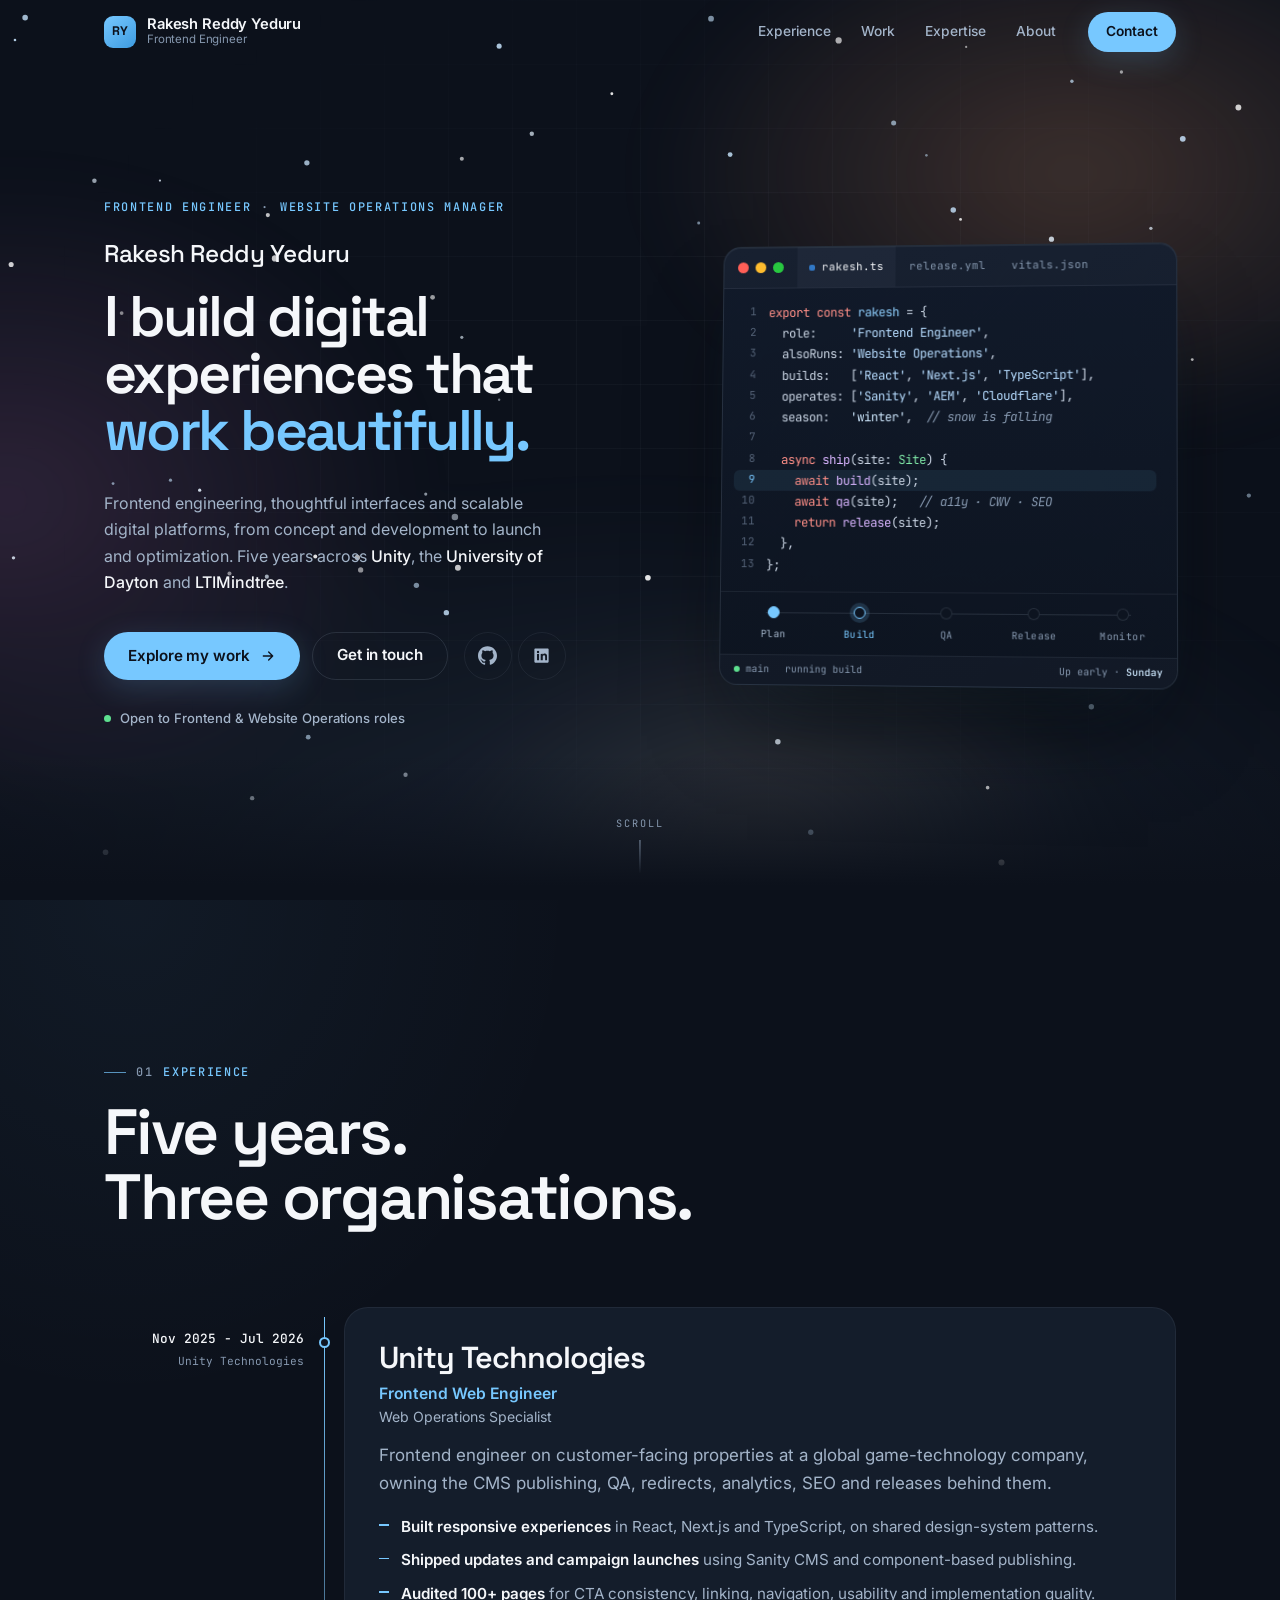
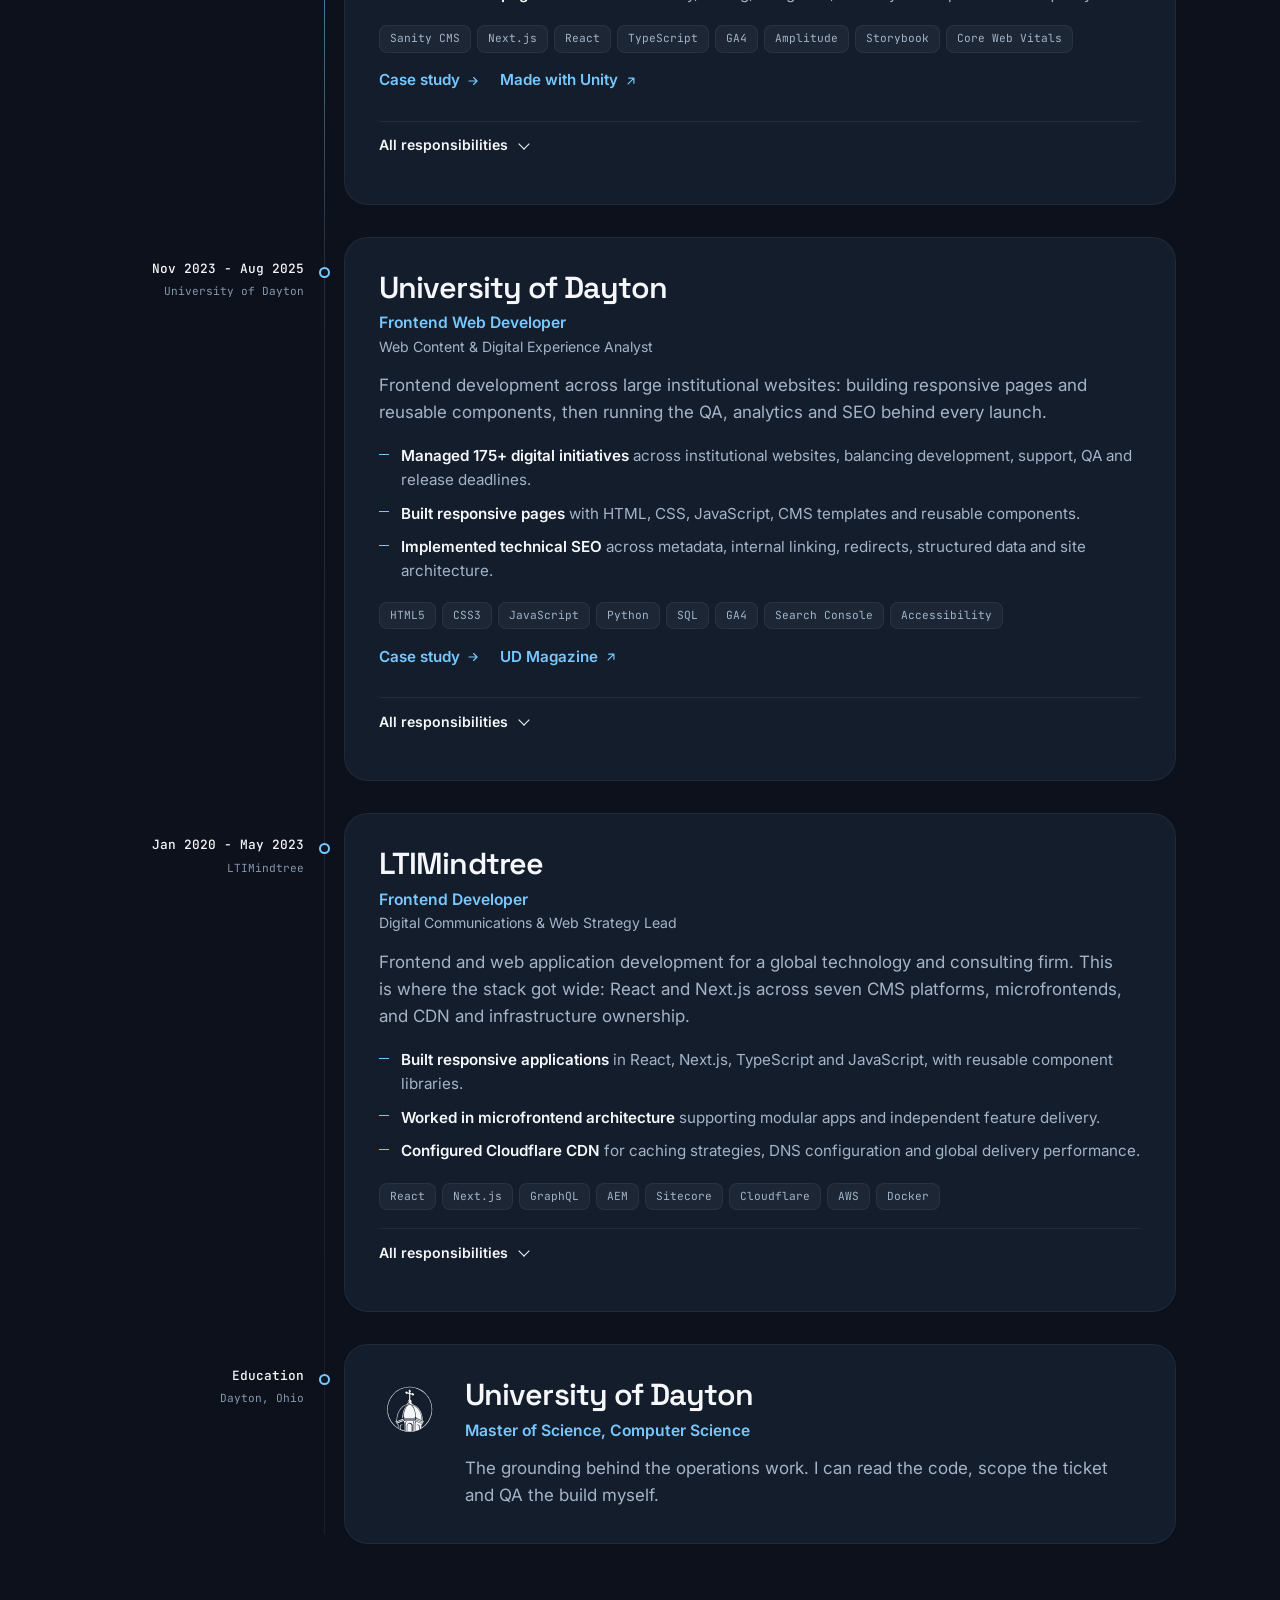
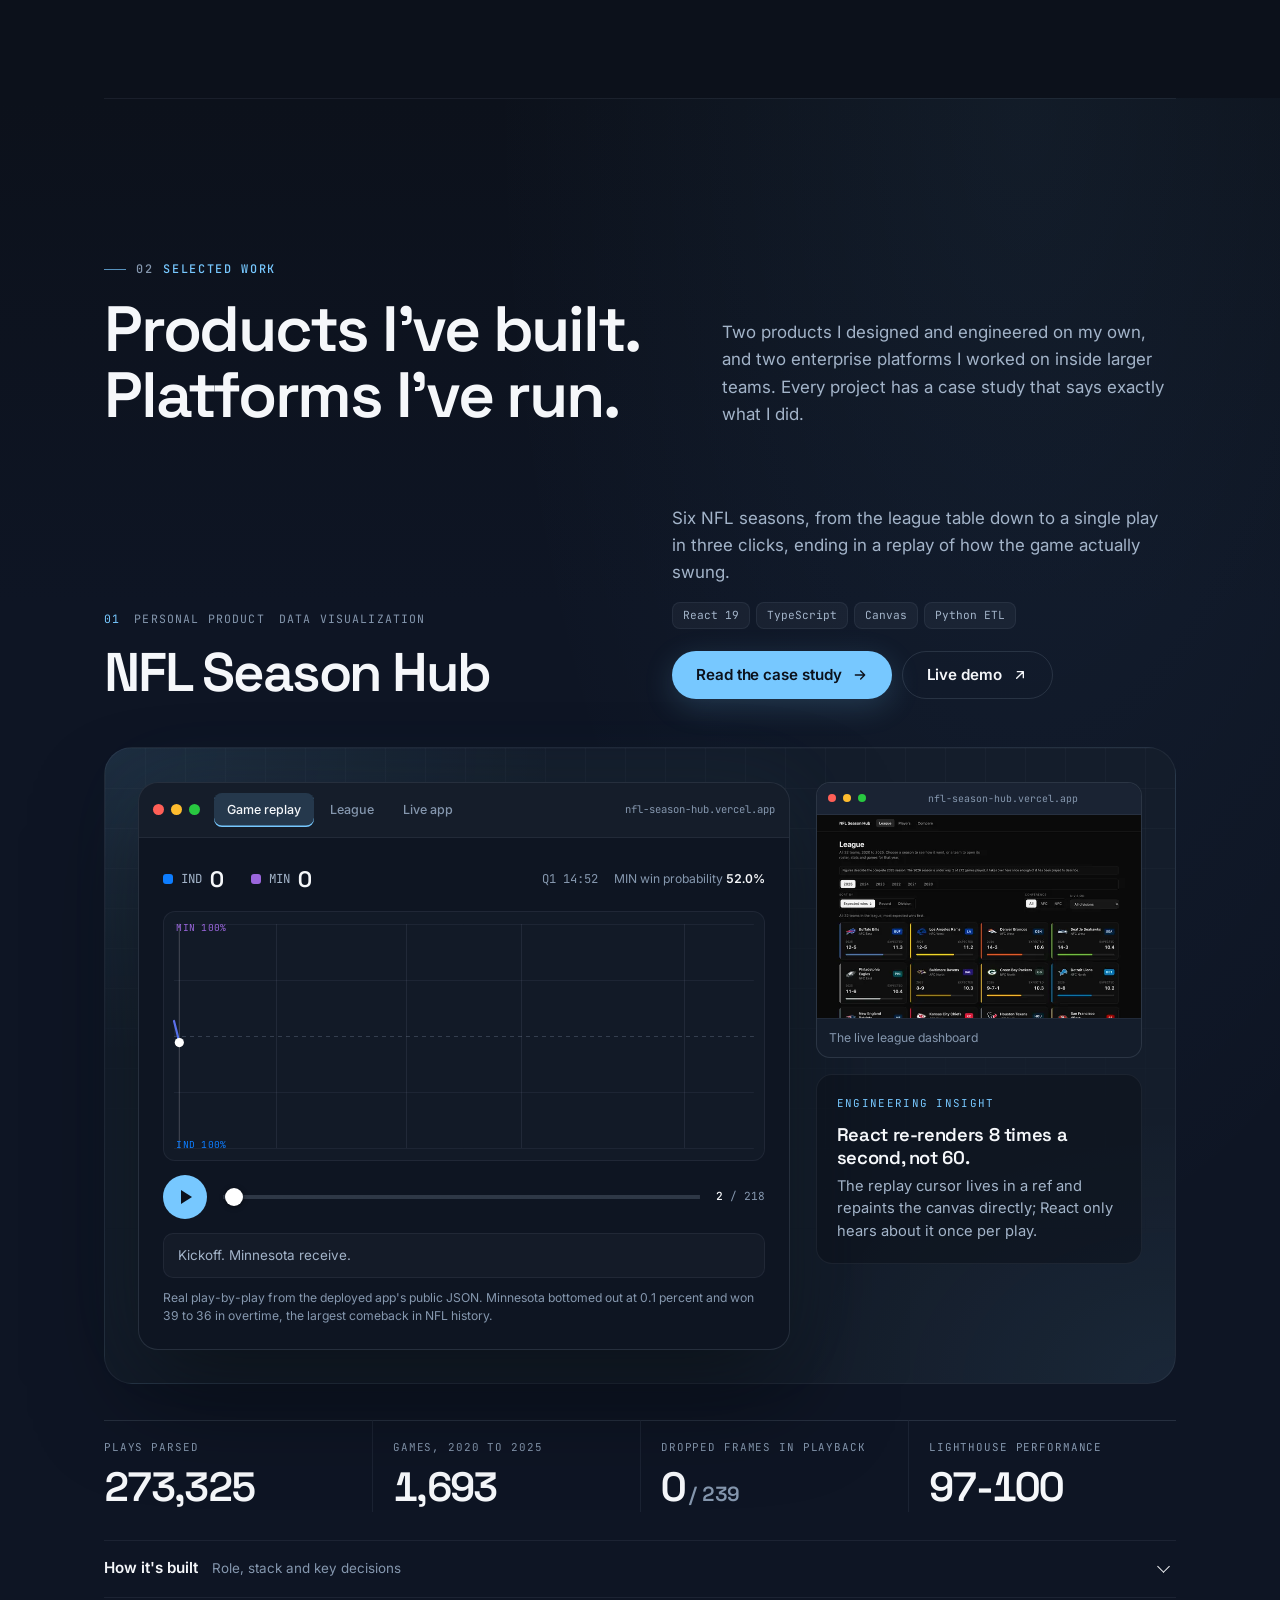
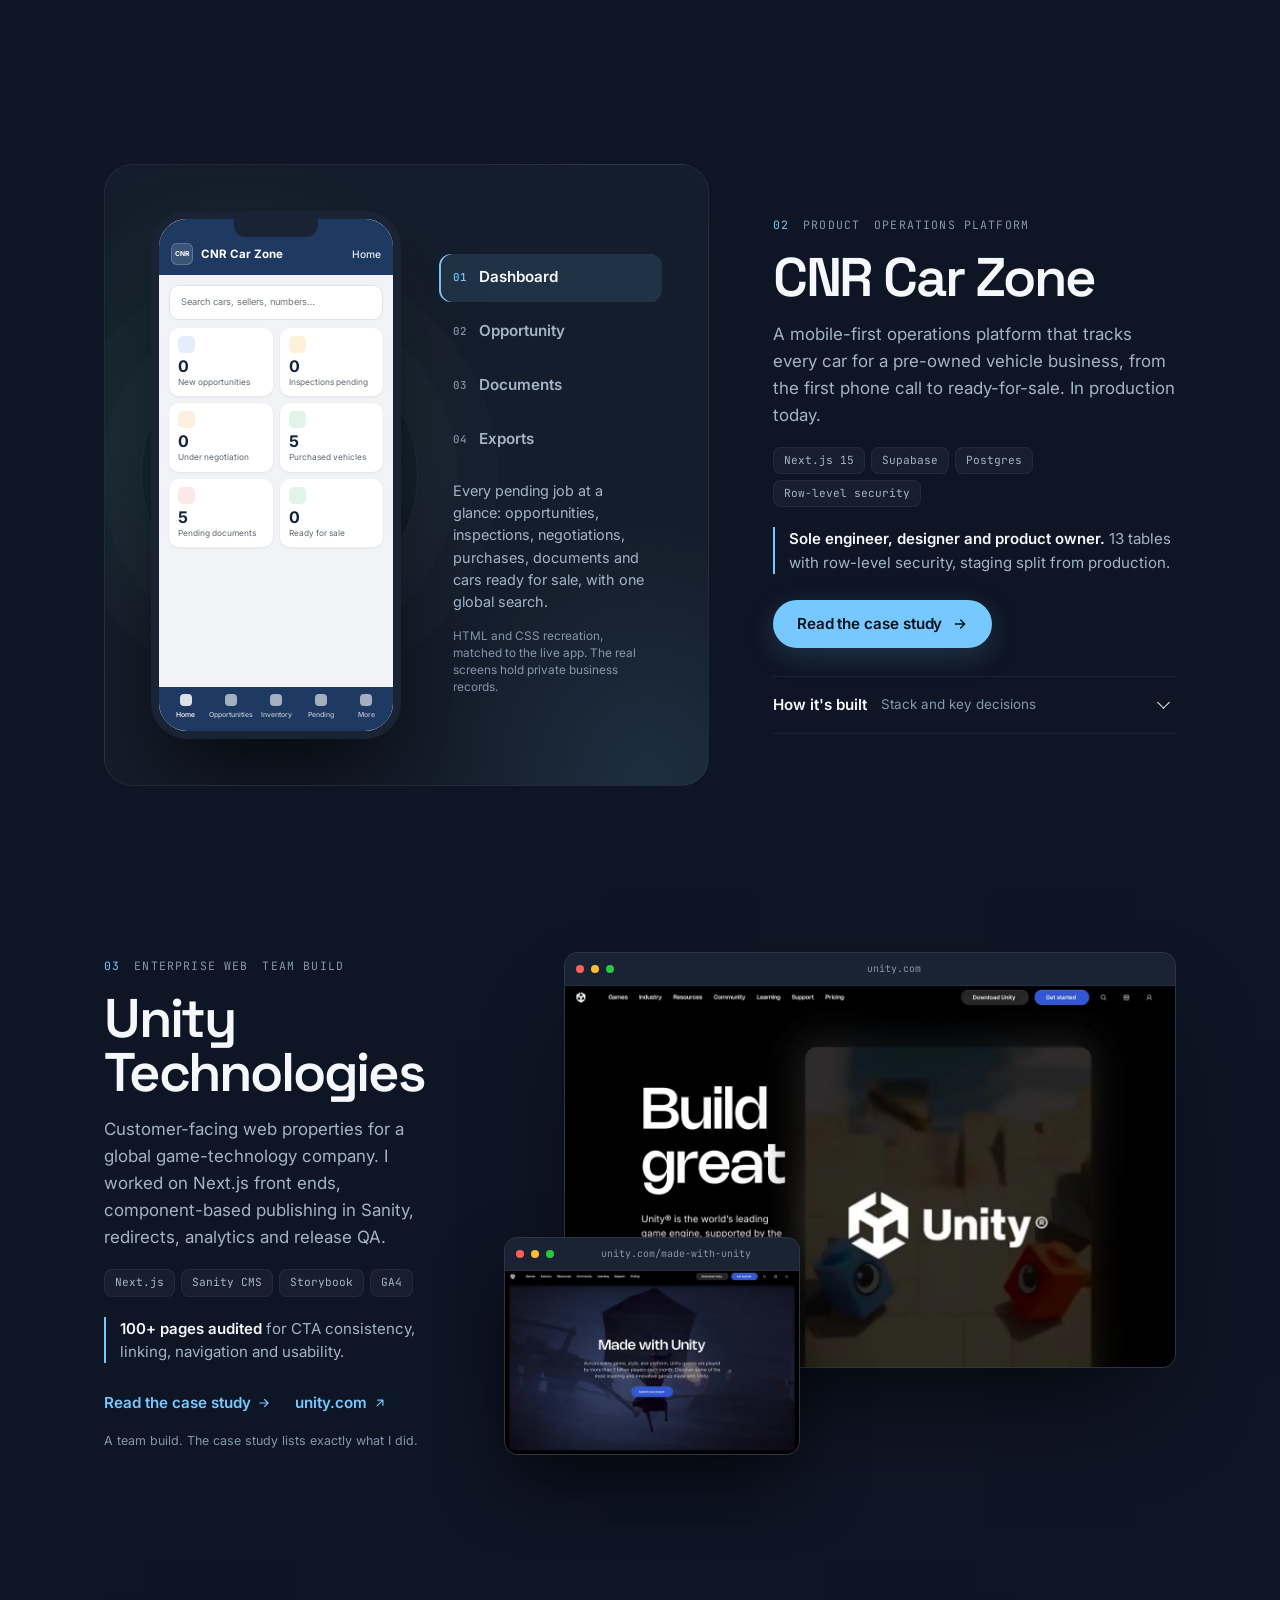
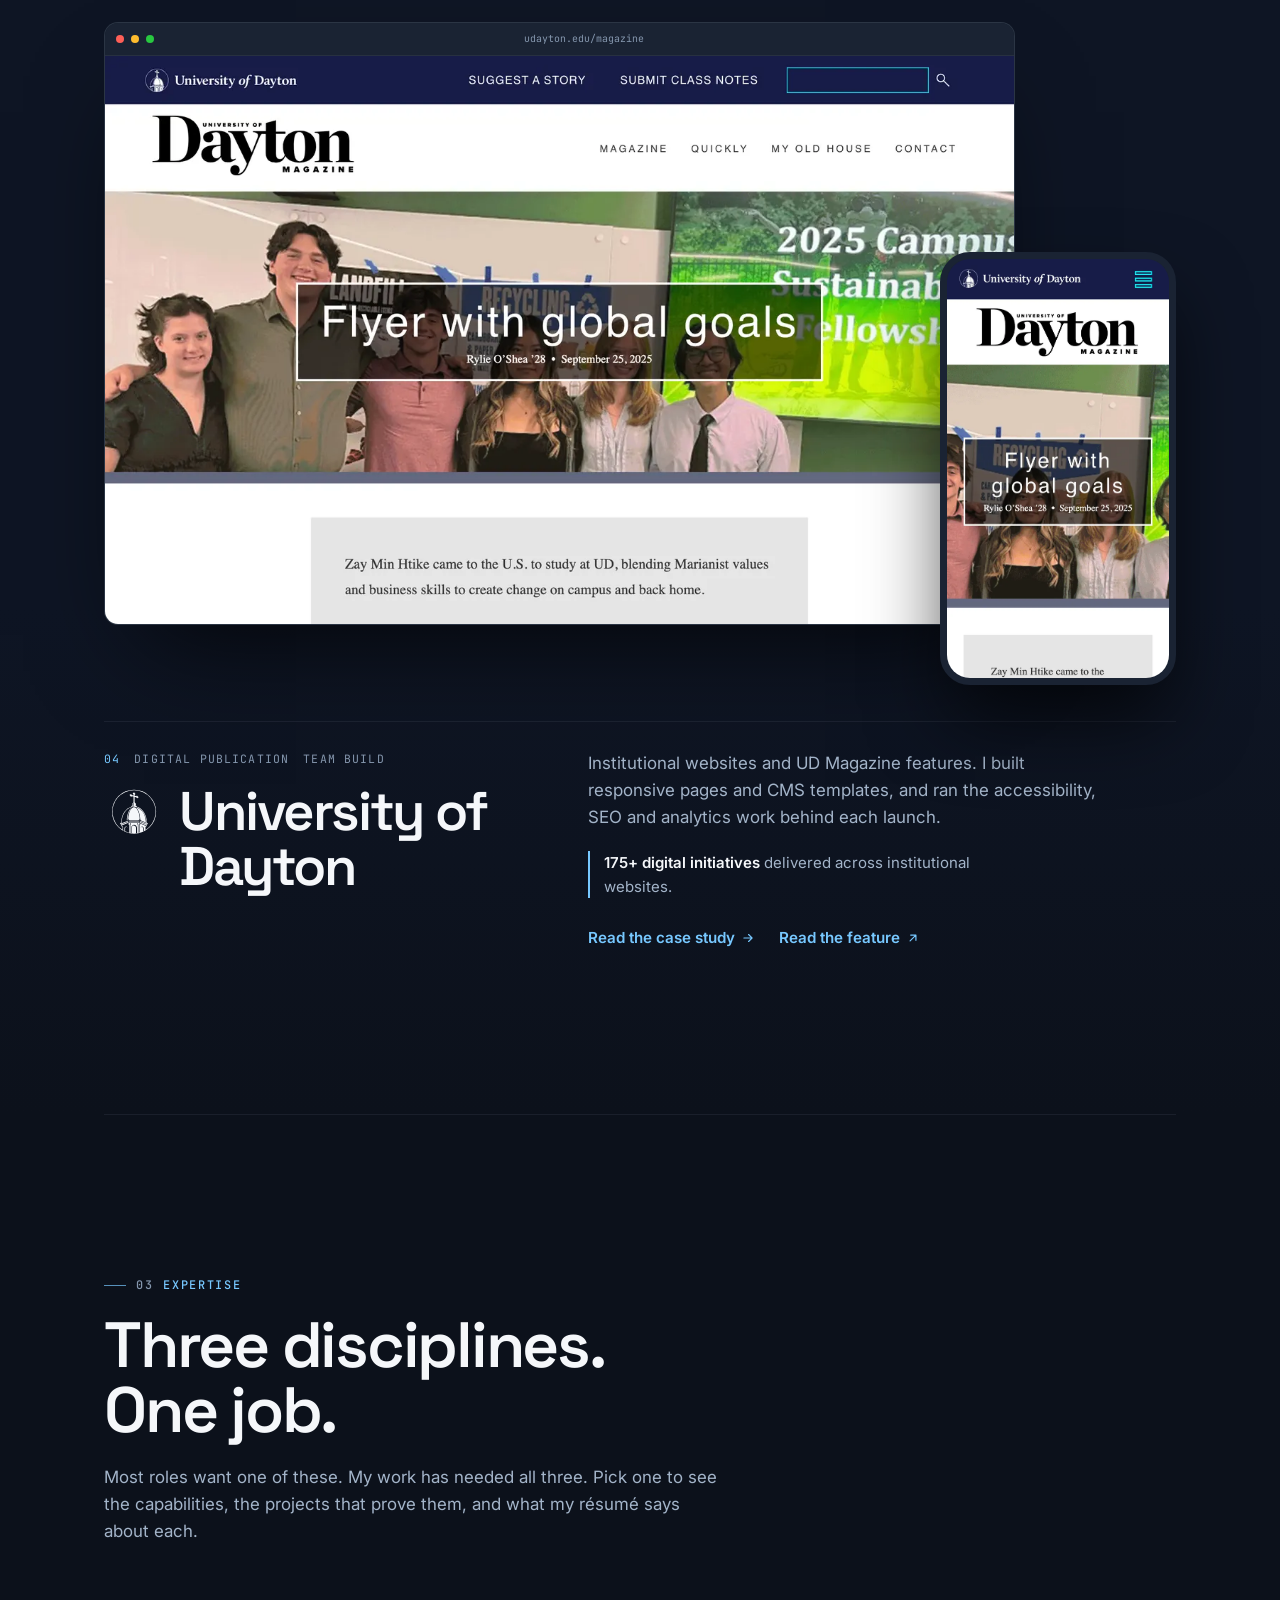
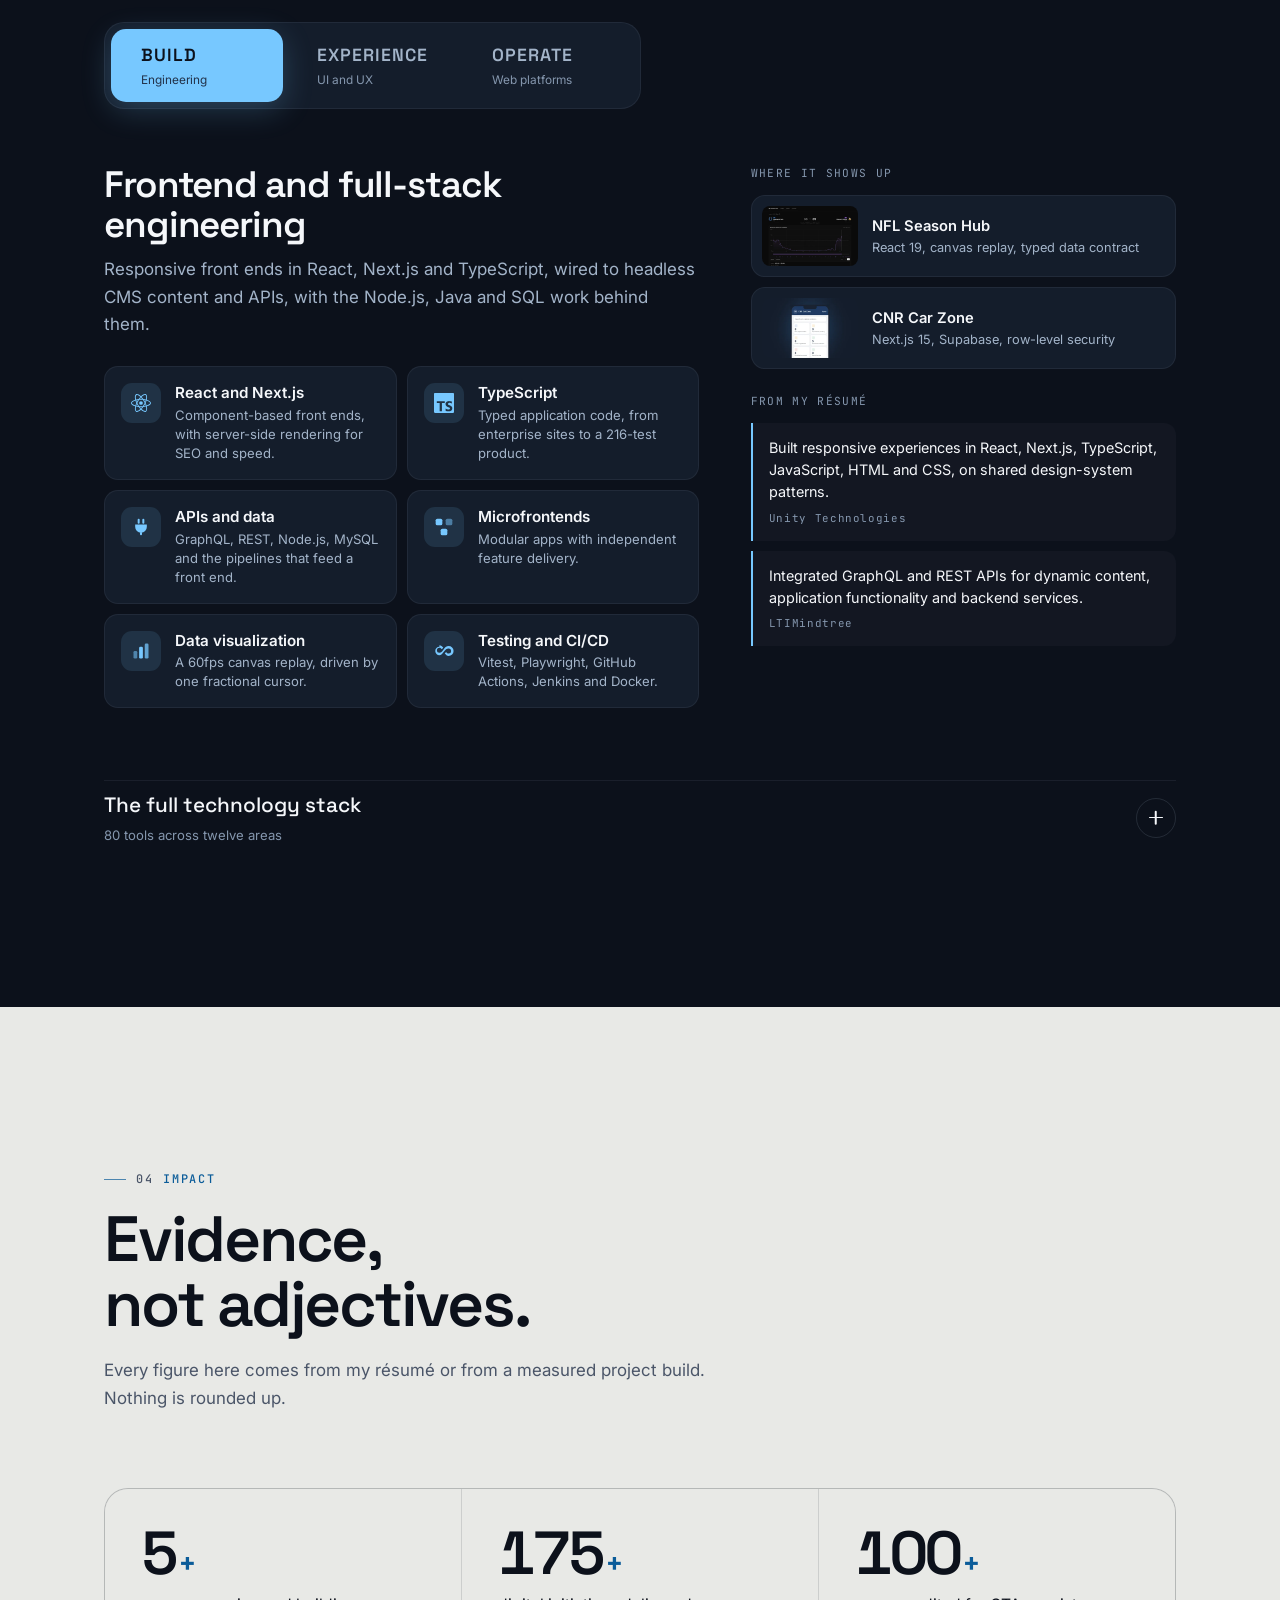
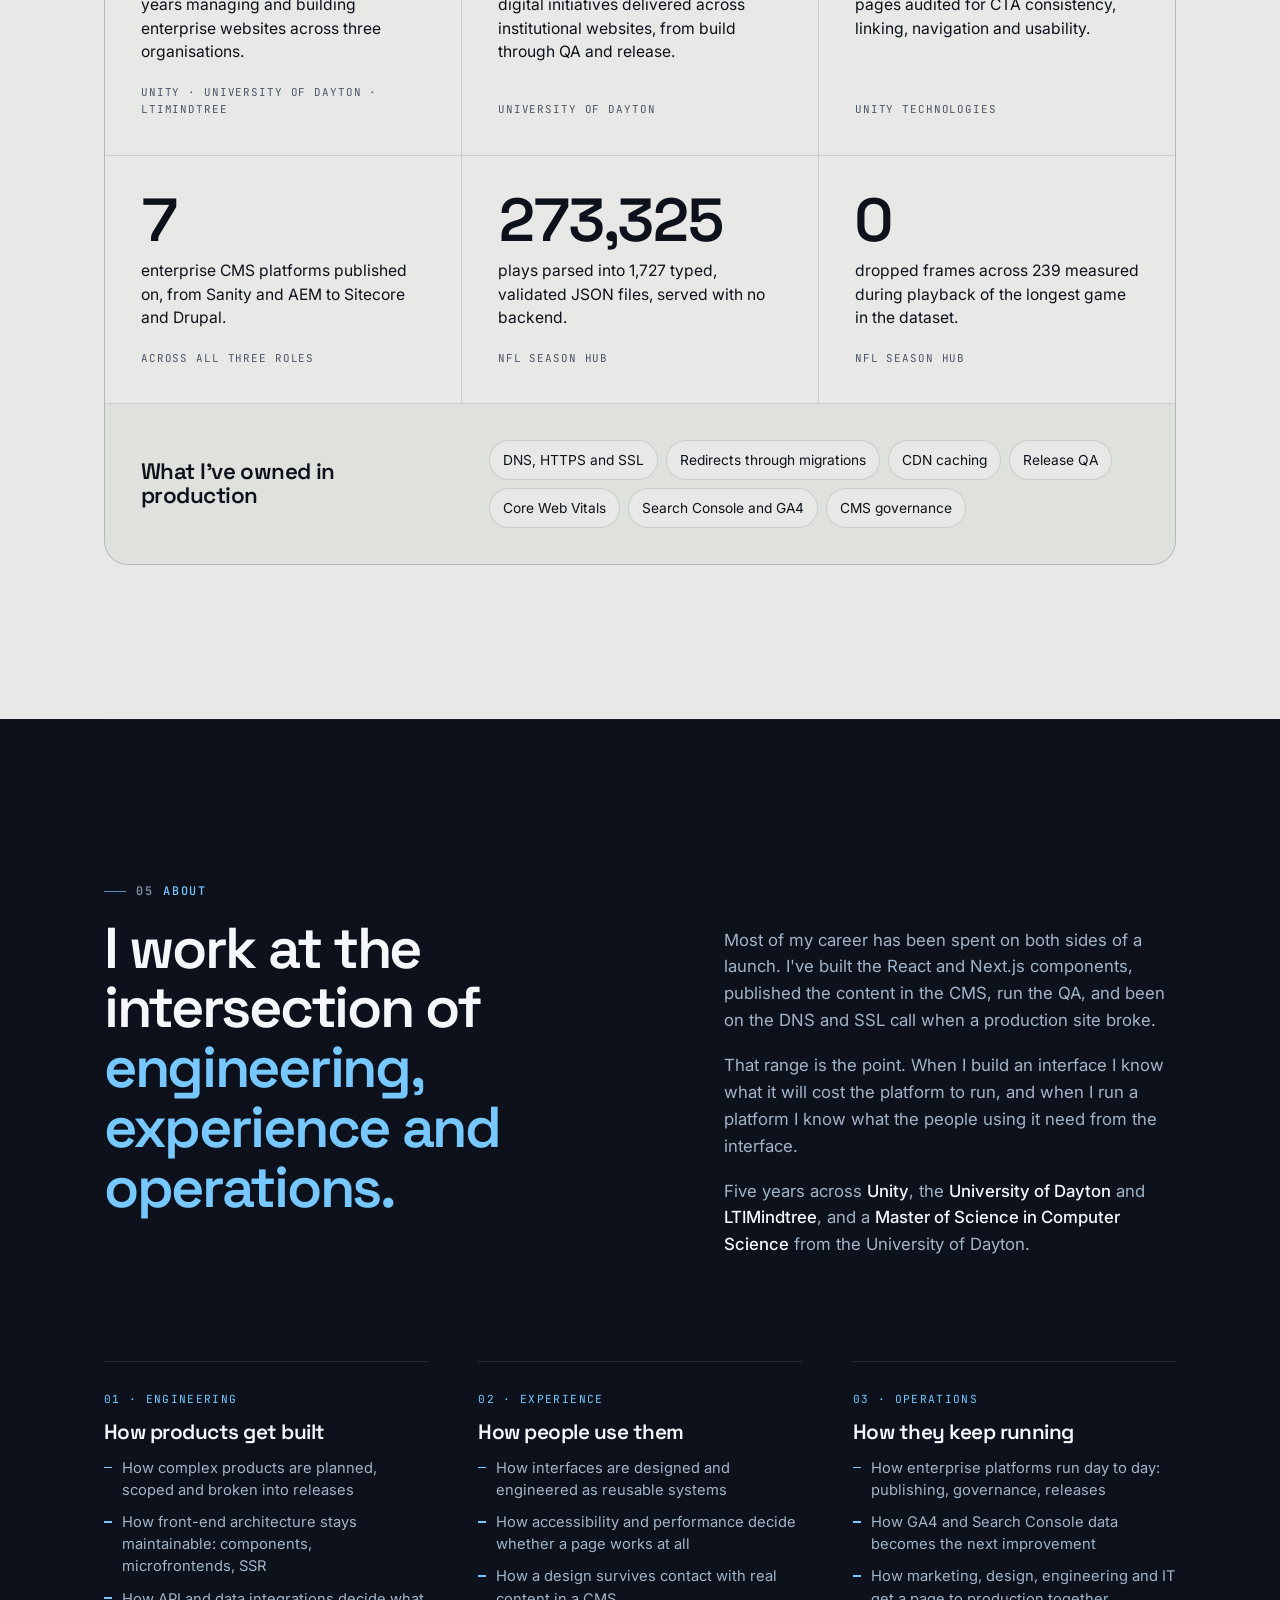
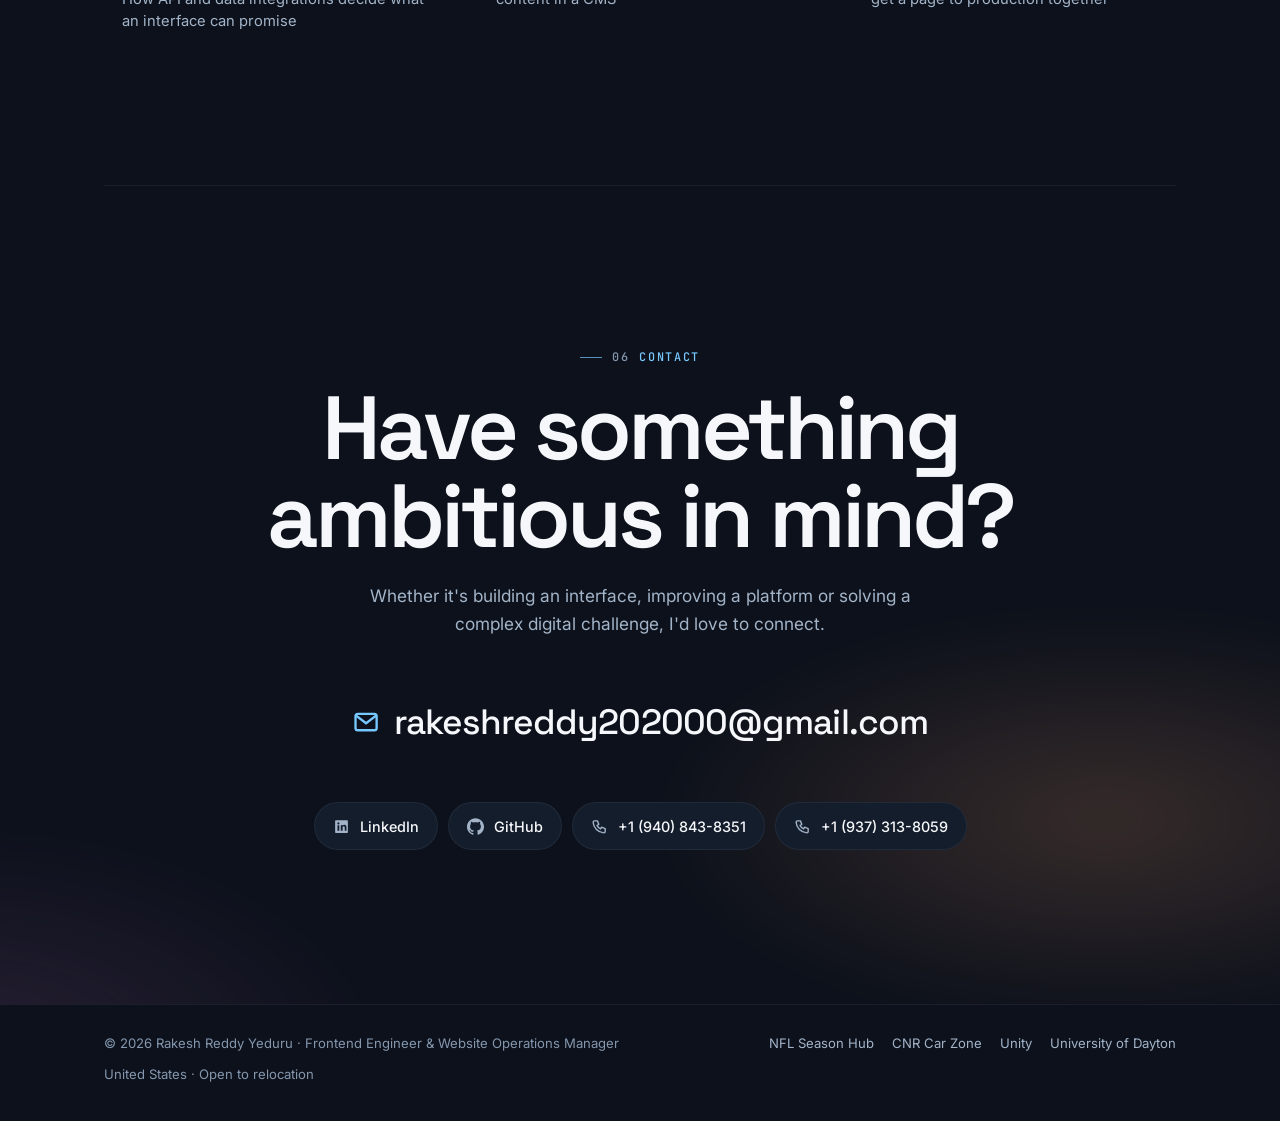
==== commit 6e474509: "Restore the Education entry: MS Computer Science, University of Dayton Added as the last item on the" ====
--- a/index.html
+++ b/index.html
@@ -277,6 +277,18 @@
           </details>
         </article>
       </li>
+
+      <li class="job job--edu rv">
+        <div class="job__when"><b>Education</b><span>Dayton, Ohio</span></div>
+        <article class="job__card edu" aria-labelledby="j-edu">
+          <svg class="edu__mark" aria-hidden="true"><use href="#i-udayton"/></svg>
+          <div>
+            <h3 id="j-edu">University of Dayton</h3>
+            <p class="job__titles"><b>Master of Science, Computer Science</b></p>
+            <p class="edu__note">The grounding behind the operations work. I can read the code, scope the ticket and QA the build myself.</p>
+          </div>
+        </article>
+      </li>
     </ol>
   </div>
 </section>
--- a/styles.css
+++ b/styles.css
@@ -1021,13 +1021,9 @@
 .more li::before{ content:""; position:absolute; left:0; top:.68em; width:5px; height:5px; border-radius:50%; background:var(--text-3); }
 .more li b{ color:var(--text); font-weight:500; }
 
-.edu{
-  display:flex; flex-wrap:wrap; align-items:center; justify-content:space-between; gap:12px 32px;
-  padding:22px clamp(22px,3vw,34px); border-radius:var(--r-lg);
-  border:1px dashed var(--line);
-}
-.edu b{ display:block; font-family:var(--display); font-size:1.15rem; font-weight:600; }
-.edu span{ font-size:.9rem; color:var(--text-2); }
+.edu{ display:flex; align-items:flex-start; gap:clamp(16px,2.4vw,26px); }
+.edu__mark{ width:clamp(48px,5vw,60px); height:clamp(48px,5vw,60px); flex:none; color:var(--text); }
+.edu__note{ margin-top:12px; color:var(--text-2); max-width:60ch; }
 
 @media (max-width:860px){
   .tl::before{ left:5px; }
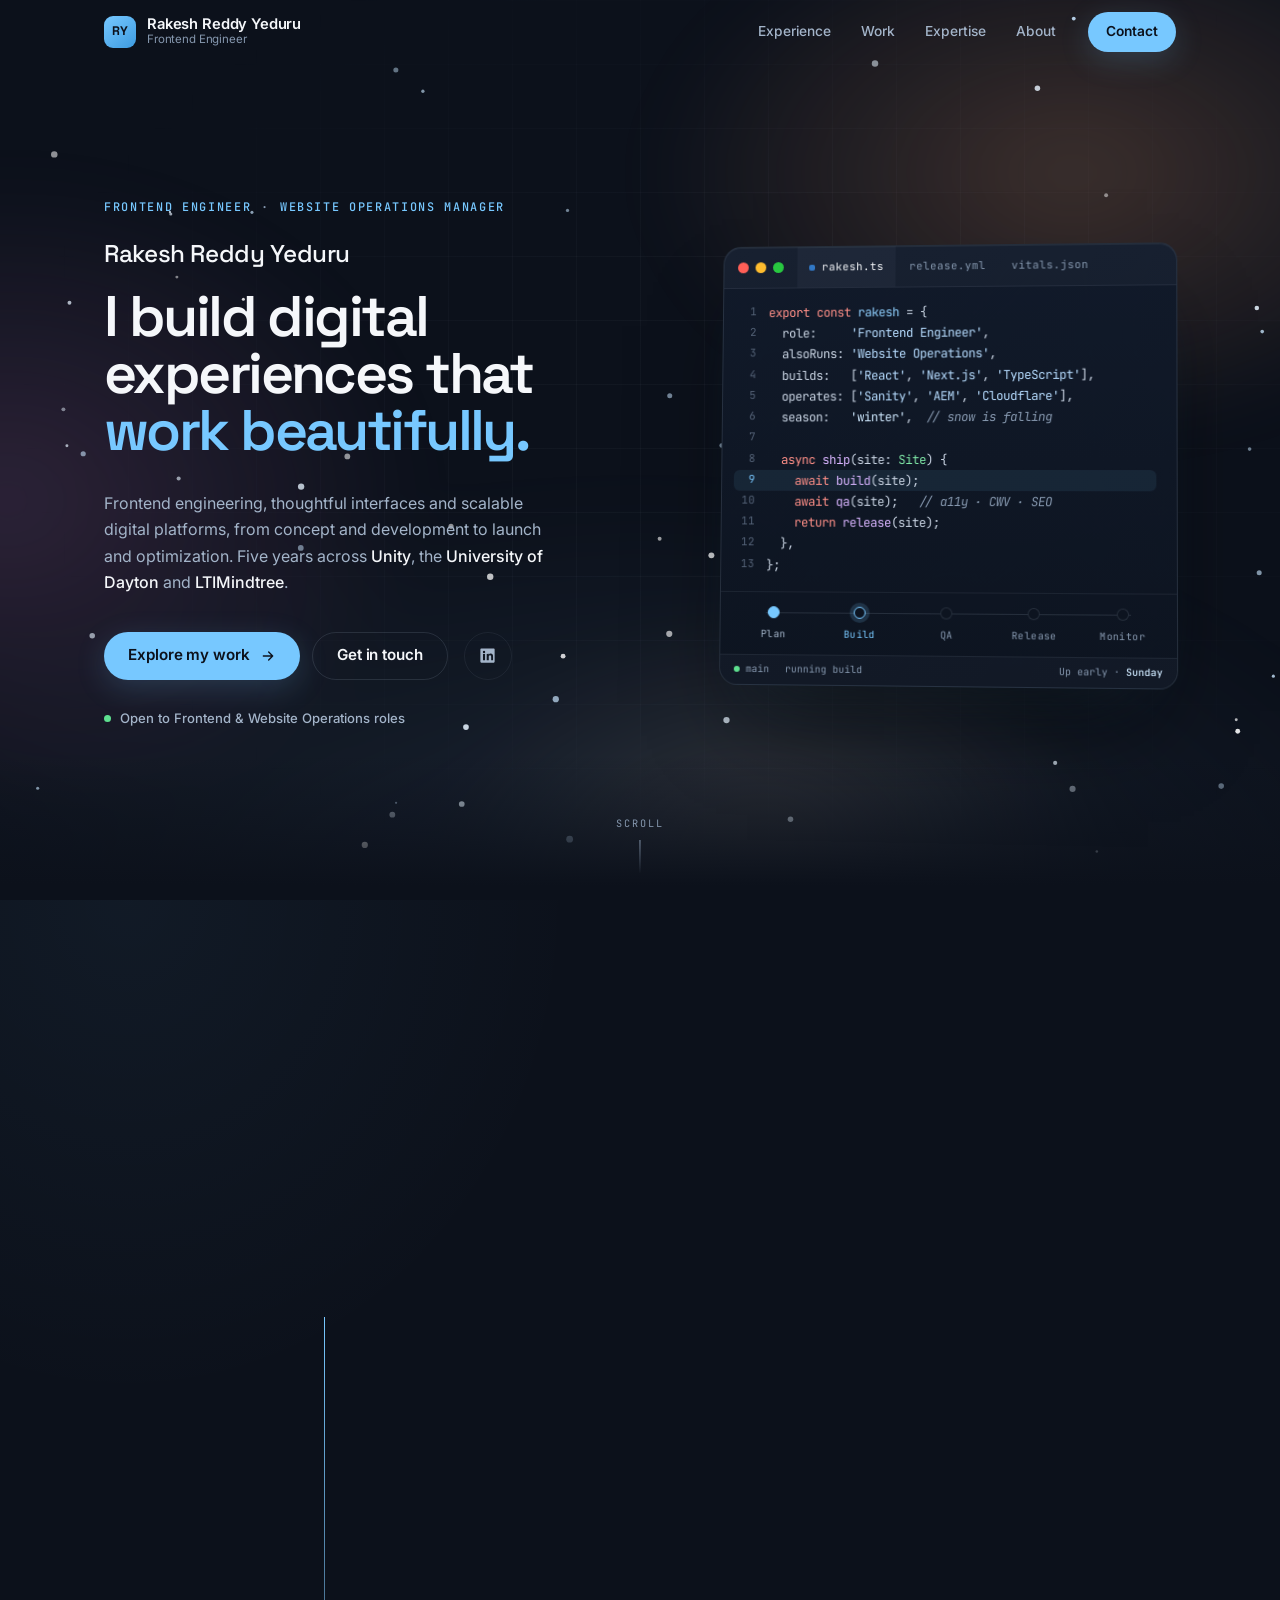
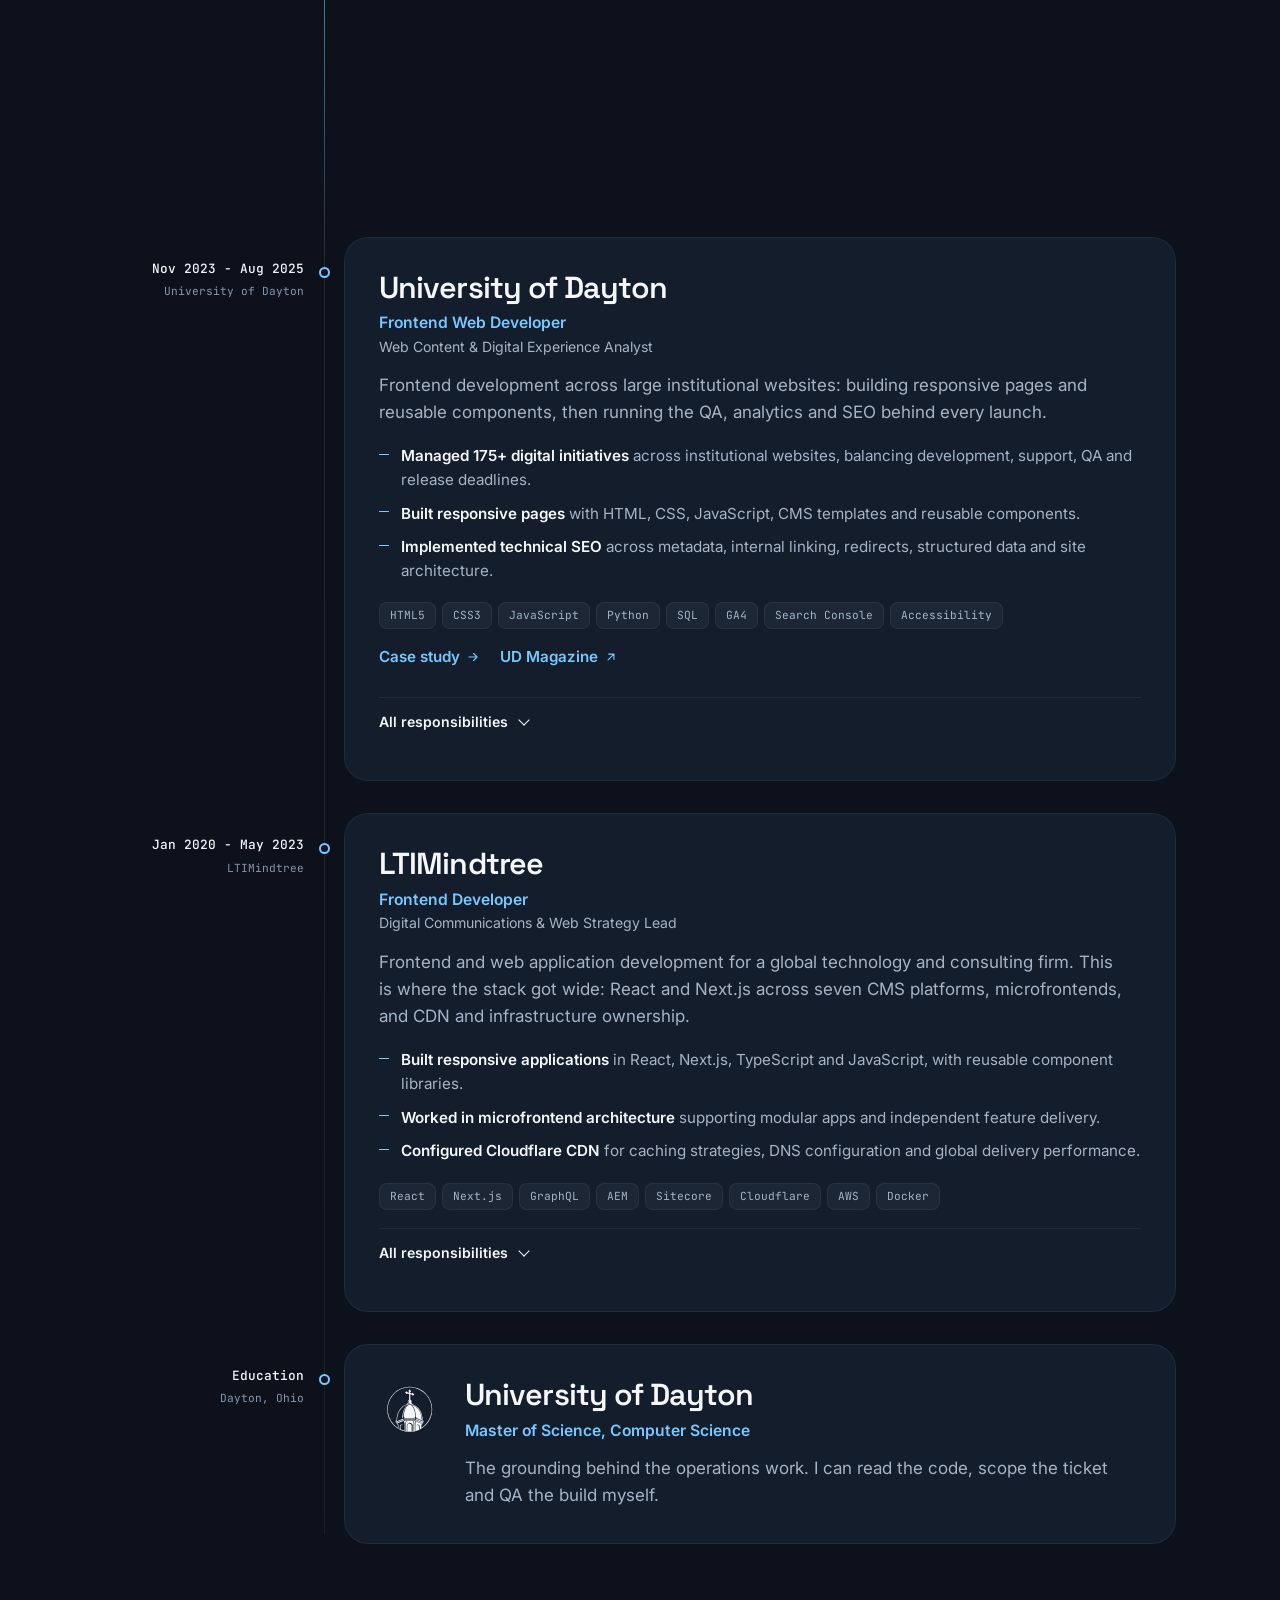
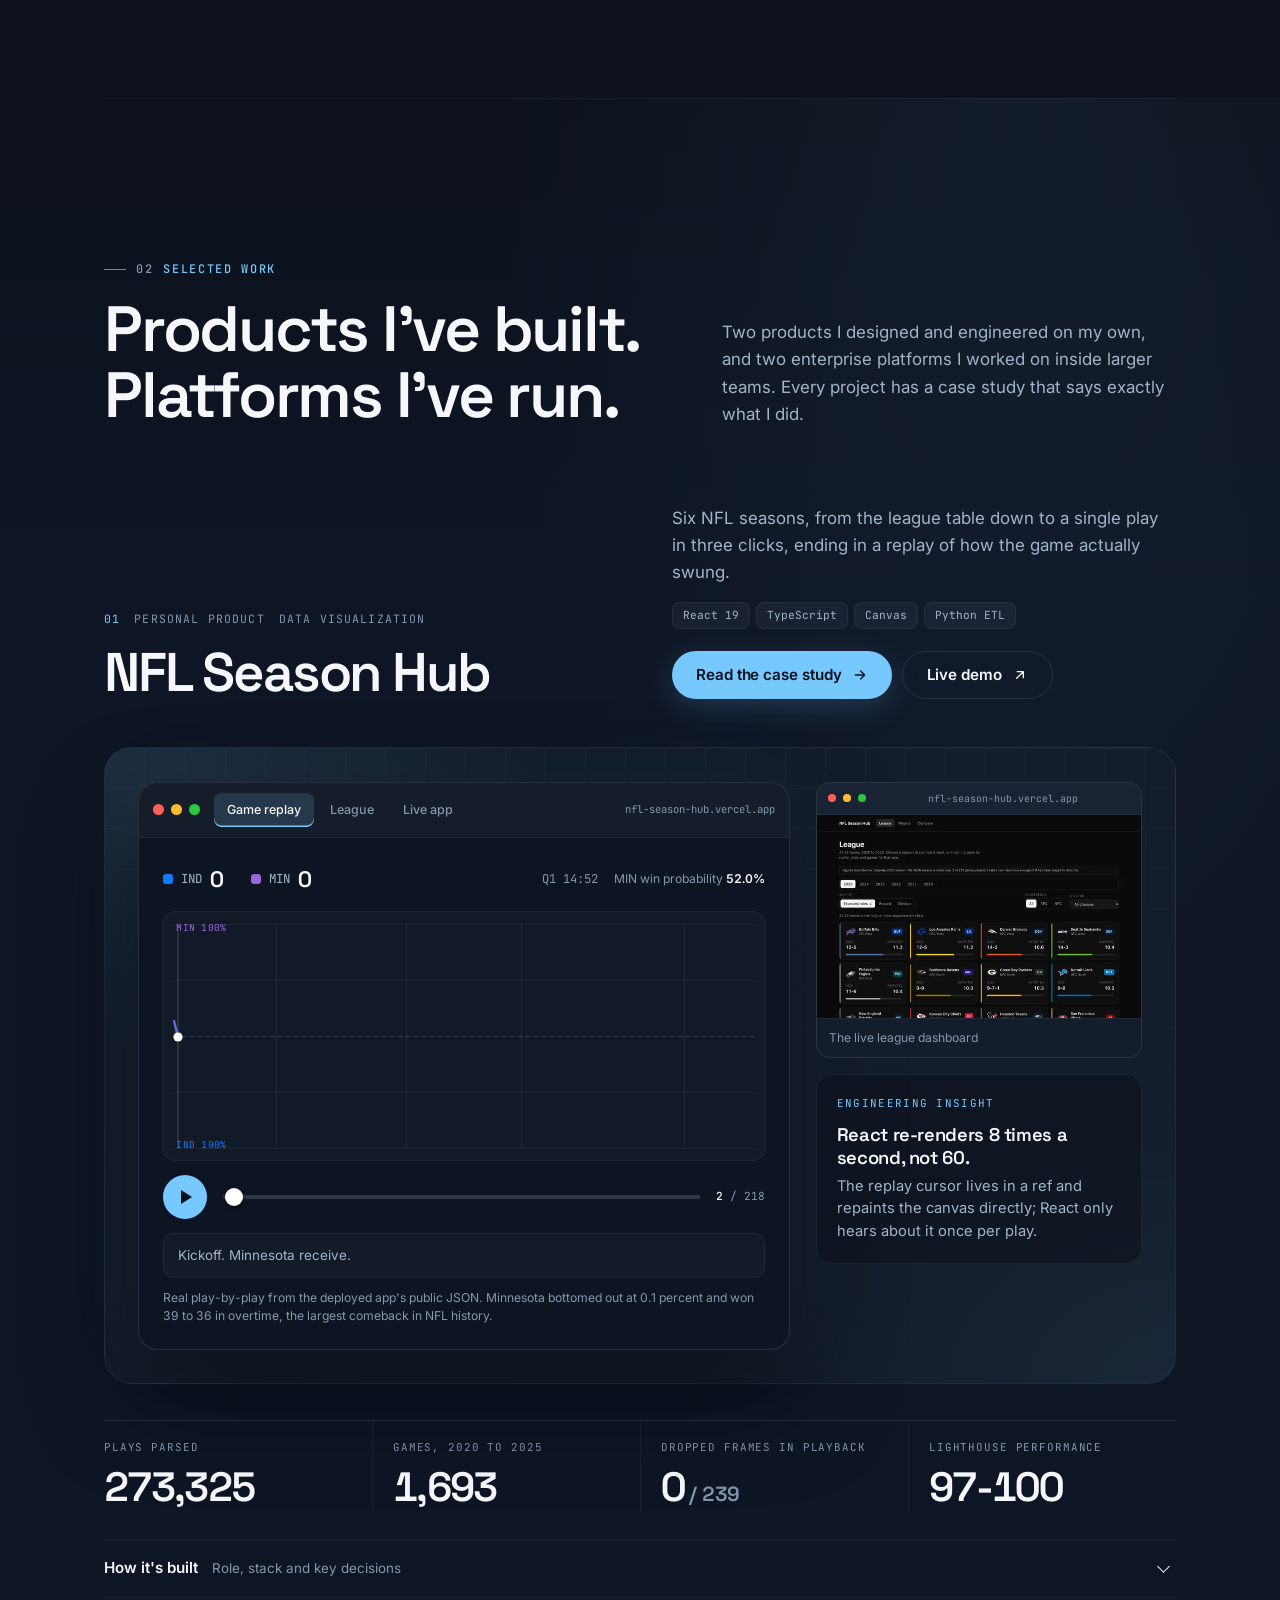
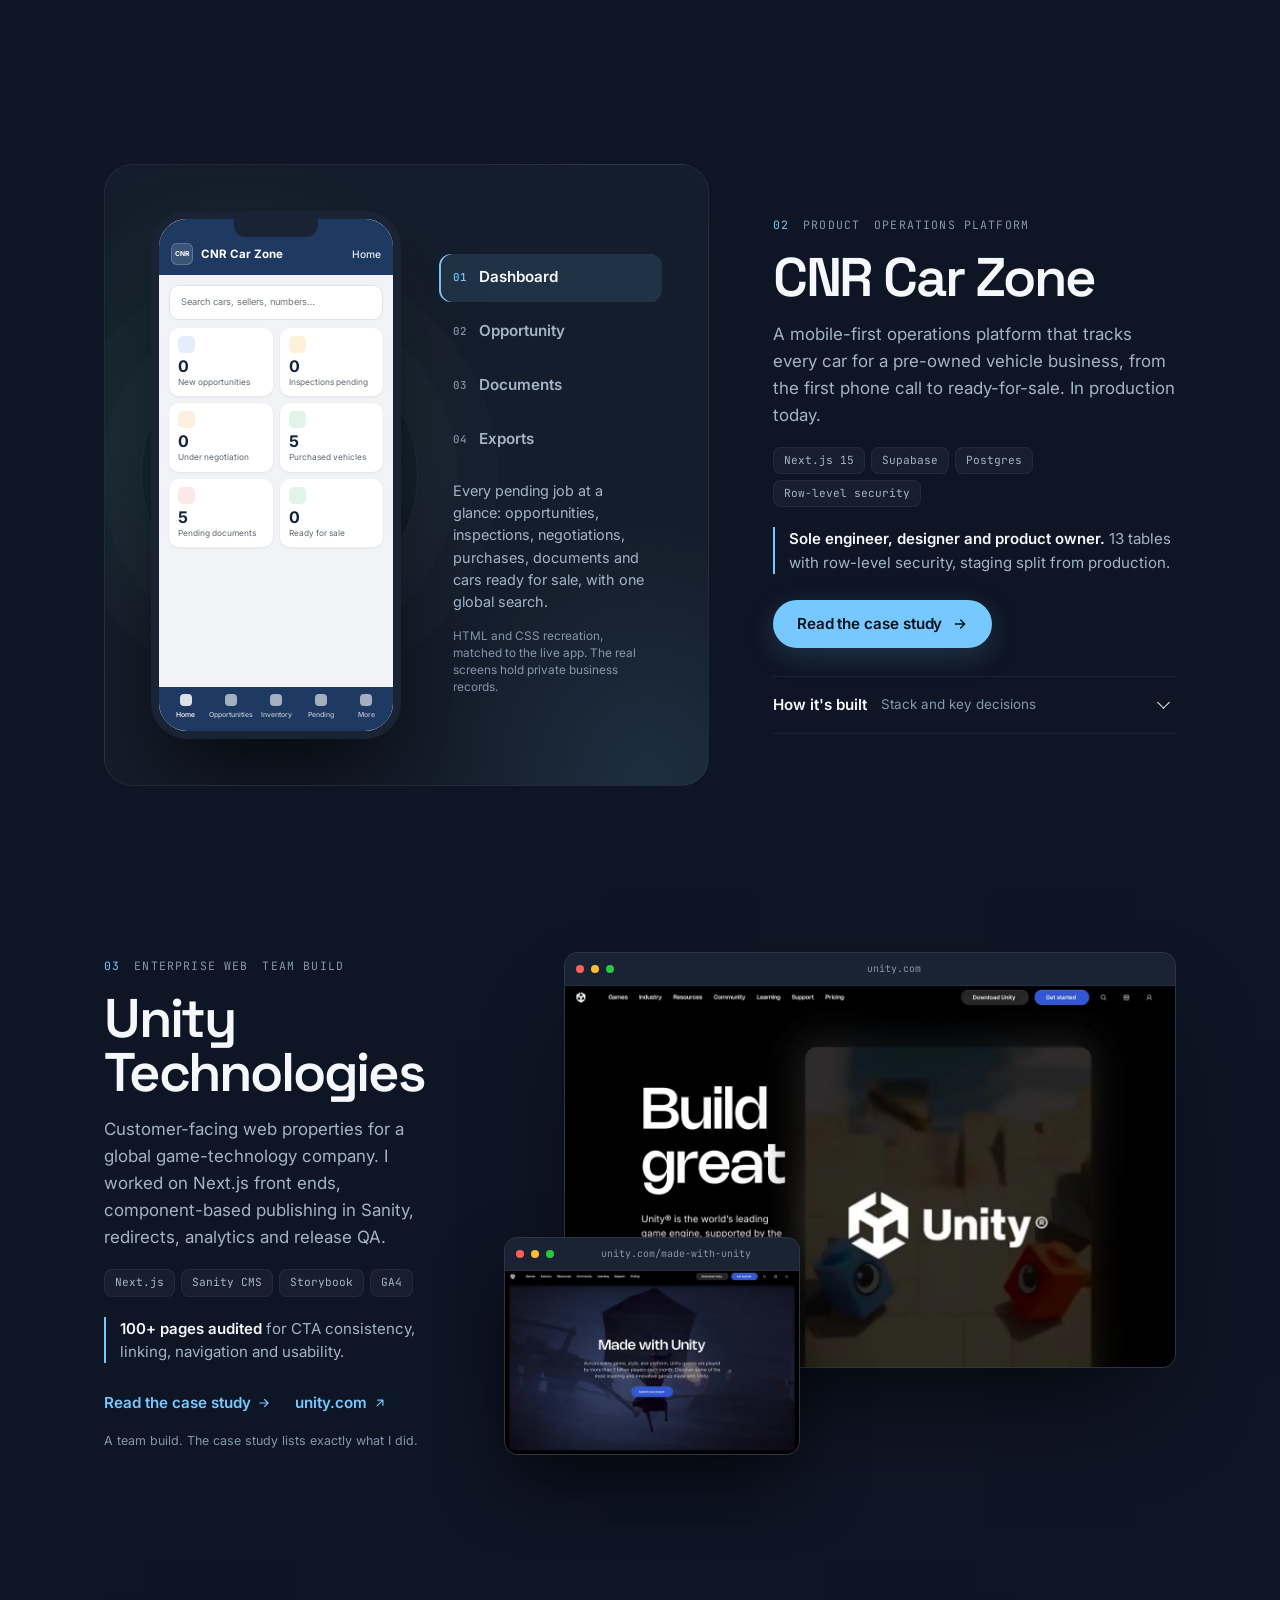
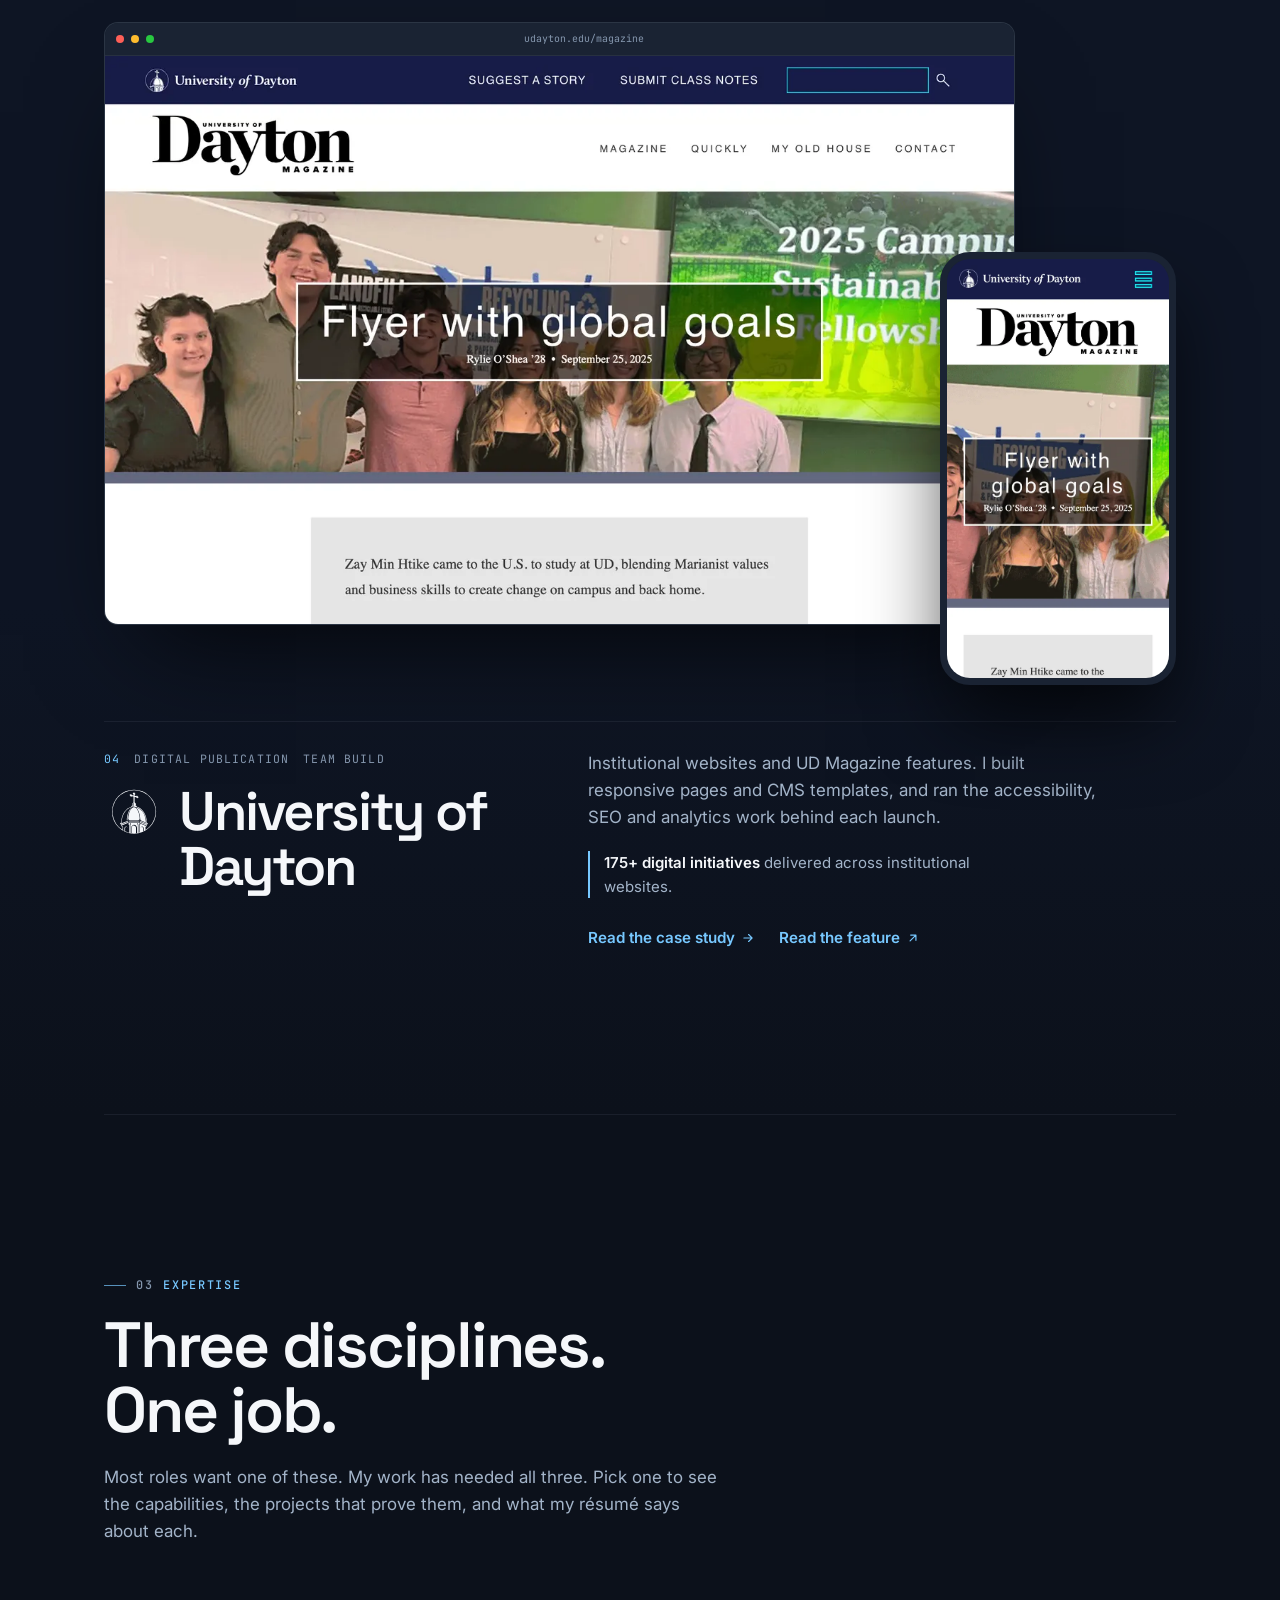
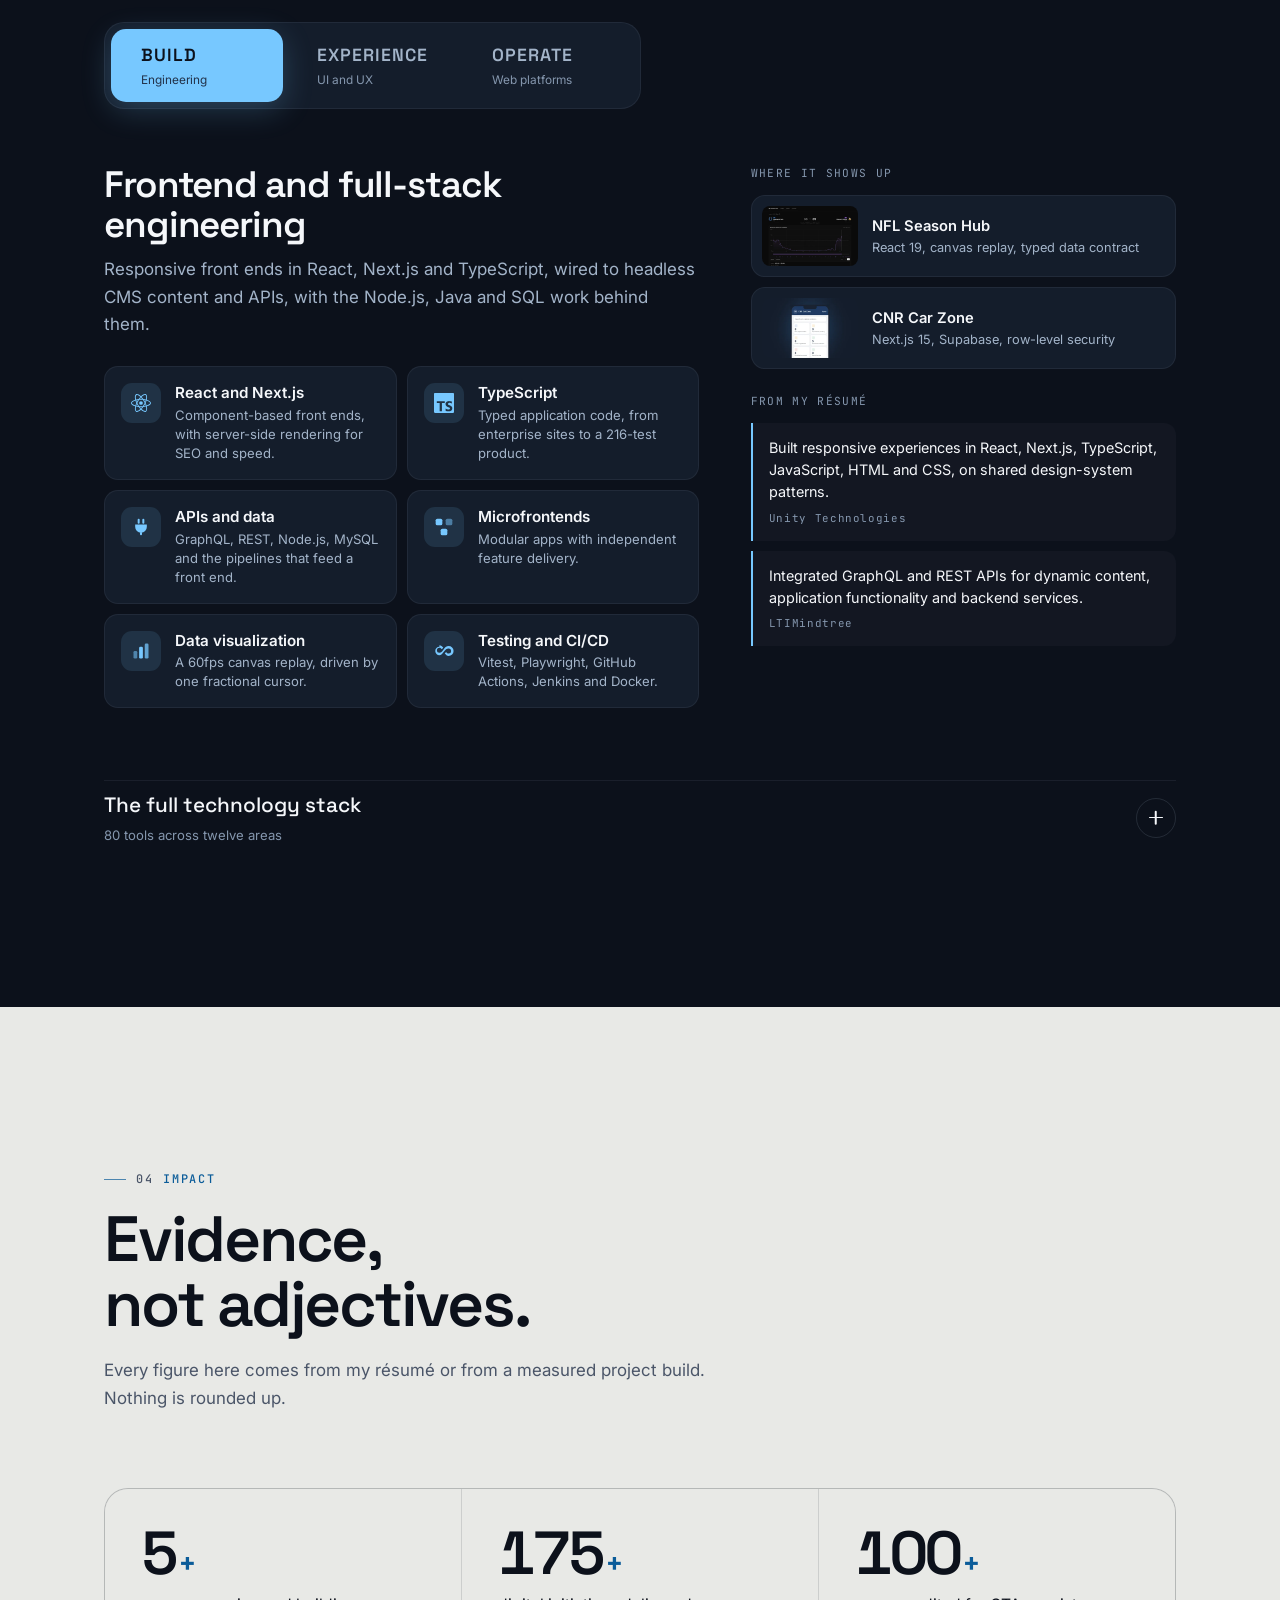
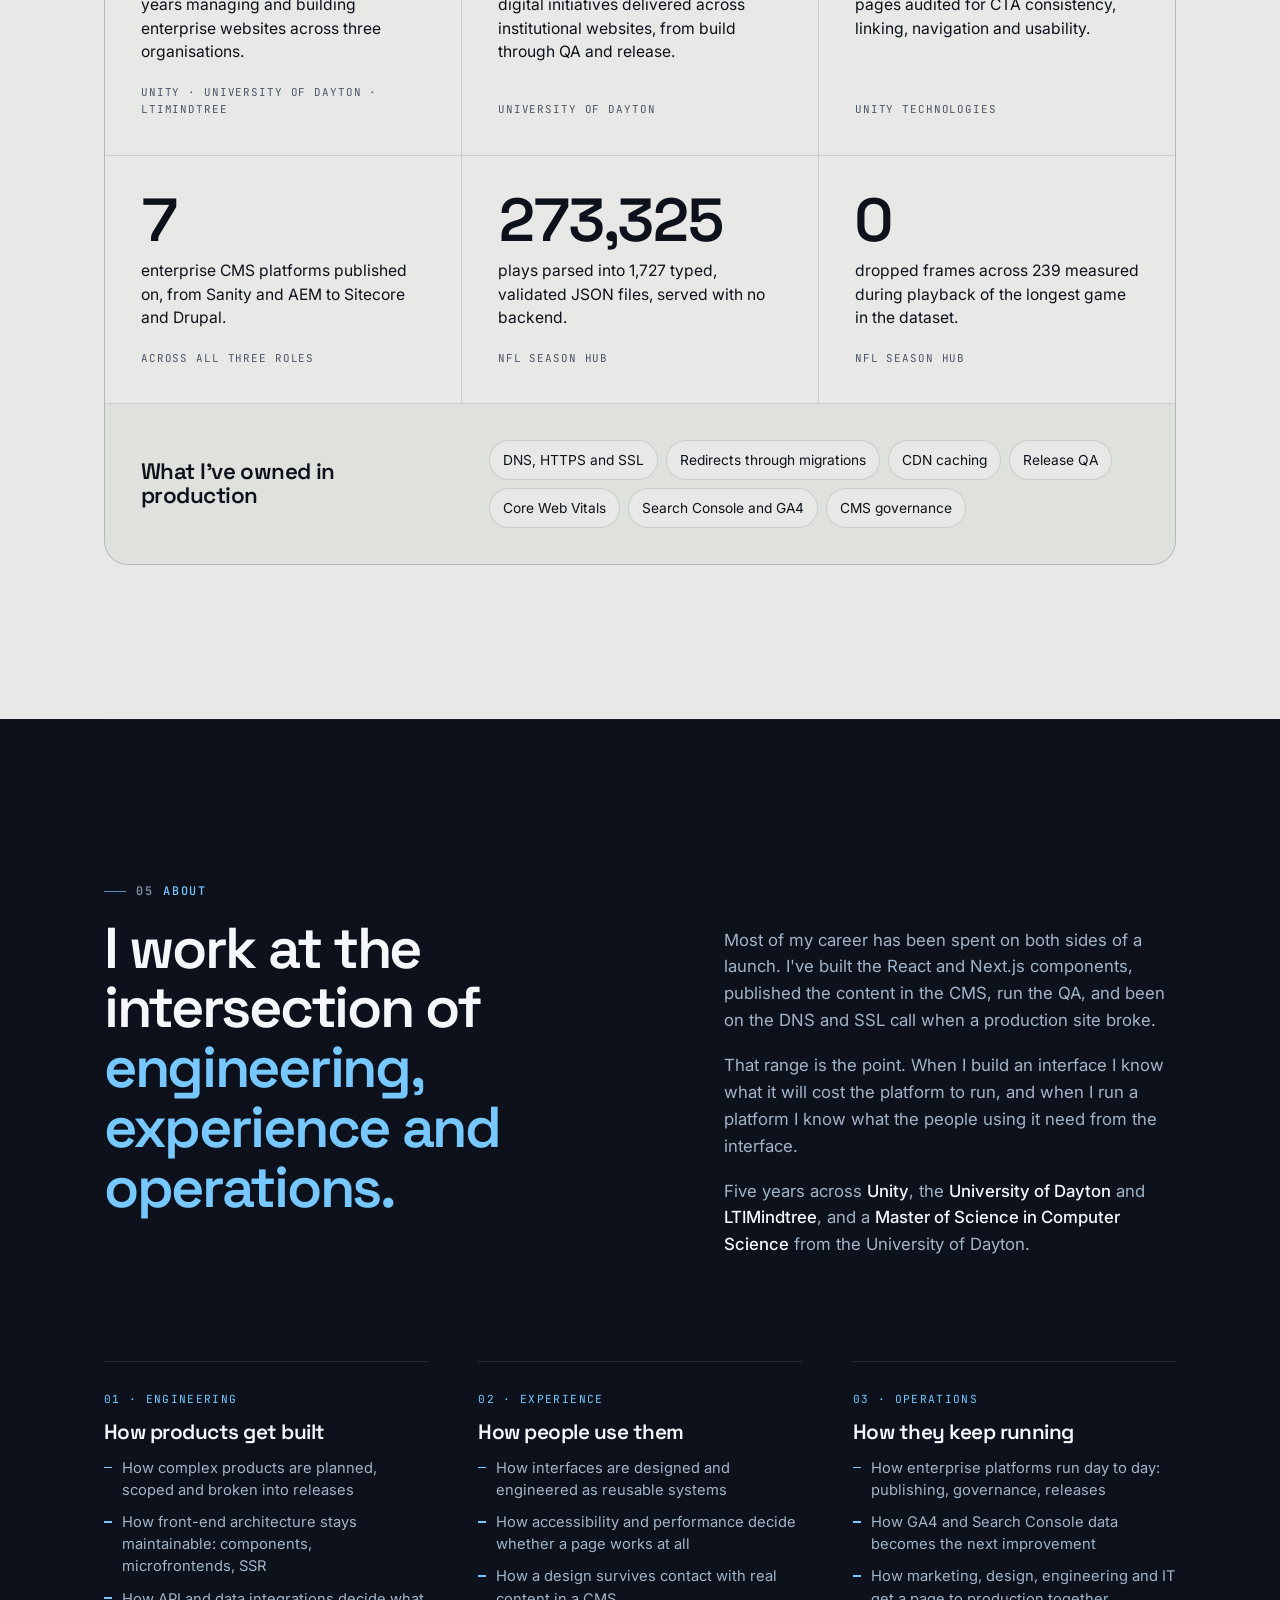
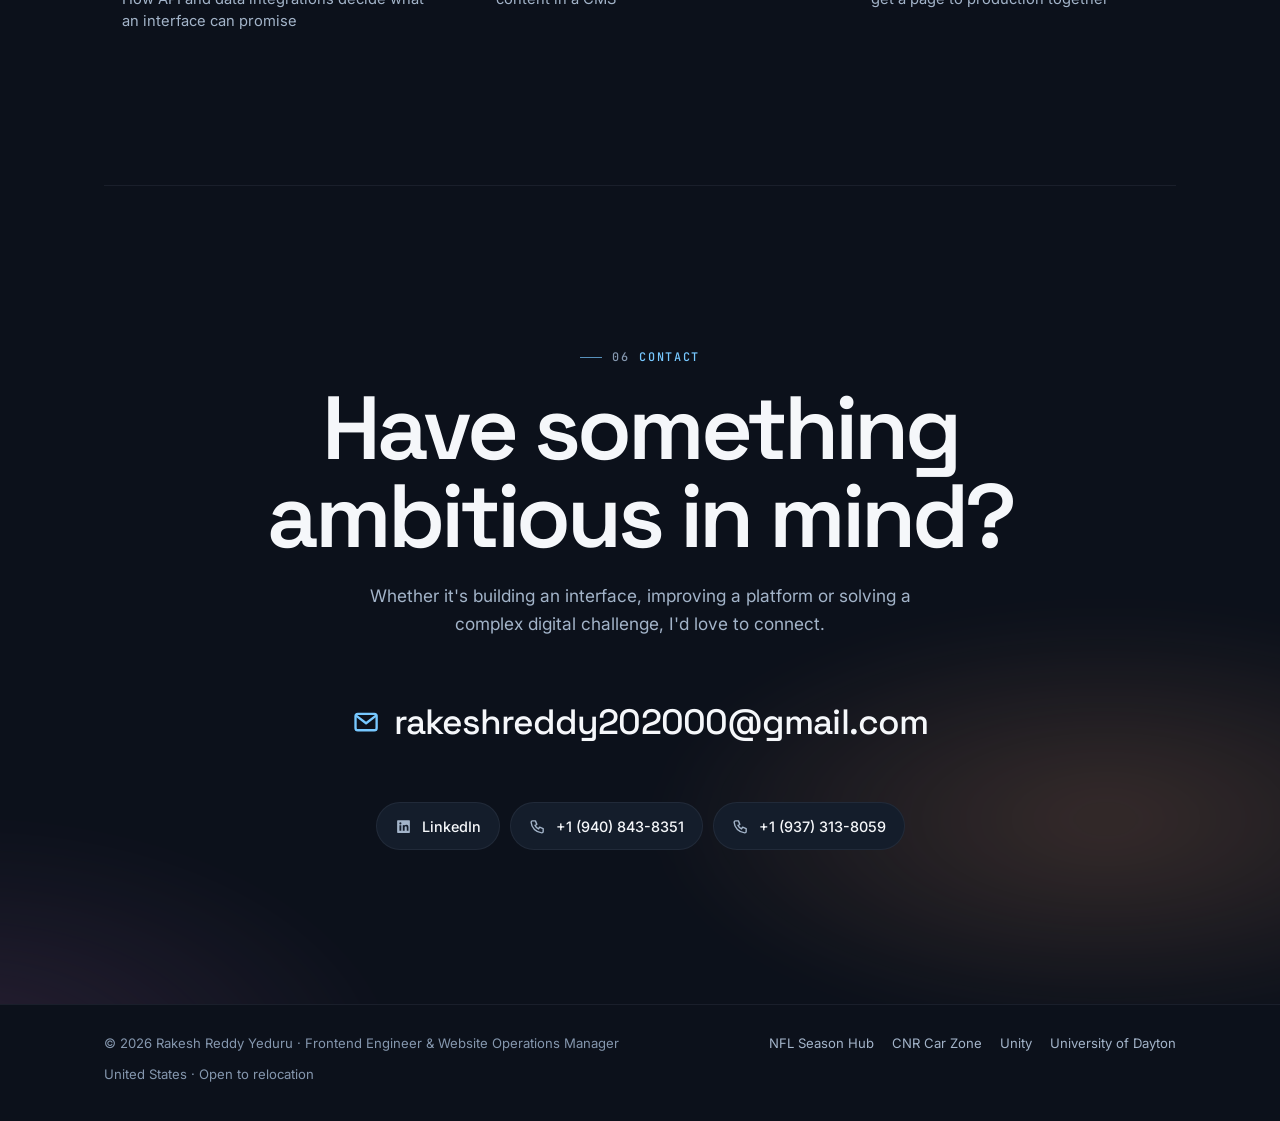
==== commit 59d01ce9: "Remove GitHub links from the site Drops the hero GitHub icon, the GitHub button in Contact, the GitH" ====
--- a/index.html
+++ b/index.html
@@ -35,7 +35,7 @@
   "jobTitle": ["Frontend Engineer", "Website Operations Manager"],
   "email": "mailto:rakeshreddy202000@gmail.com",
   "alumniOf": { "@type": "CollegeOrUniversity", "name": "University of Dayton" },
-  "sameAs": ["https://www.linkedin.com/in/rakeshyeduru/", "https://github.com/Rakesh0710"],
+  "sameAs": ["https://www.linkedin.com/in/rakeshyeduru/"],
   "knowsAbout": ["React", "Next.js", "TypeScript", "Frontend engineering", "Enterprise CMS", "Technical SEO", "Web performance", "Accessibility", "Website operations"]
 }
 </script>
@@ -113,7 +113,6 @@
         <a class="btn btn--primary" href="#work">Explore my work<svg class="i" aria-hidden="true"><use href="#i-arrow"/></svg></a>
         <a class="btn btn--ghost" href="#contact">Get in touch</a>
         <span class="social">
-          <a href="https://github.com/Rakesh0710" target="_blank" rel="noopener" aria-label="GitHub profile (opens in a new tab)"><svg class="i" aria-hidden="true"><use href="#i-github"/></svg></a>
           <a href="https://www.linkedin.com/in/rakeshyeduru/" target="_blank" rel="noopener" aria-label="LinkedIn profile (opens in a new tab)"><svg class="i" aria-hidden="true"><use href="#i-linkedin"/></svg></a>
         </span>
       </div>
@@ -1008,7 +1007,6 @@
     <a class="mail rv" href="mailto:rakeshreddy202000@gmail.com"><svg class="i" aria-hidden="true"><use href="#i-mail"/></svg>rakeshreddy202000@gmail.com</a>
     <div class="reach rv">
       <a href="https://www.linkedin.com/in/rakeshyeduru/" target="_blank" rel="noopener"><svg class="i" aria-hidden="true"><use href="#i-linkedin"/></svg>LinkedIn<span class="vh"> (opens in a new tab)</span></a>
-      <a href="https://github.com/Rakesh0710" target="_blank" rel="noopener"><svg class="i" aria-hidden="true"><use href="#i-github"/></svg>GitHub<span class="vh"> (opens in a new tab)</span></a>
       <a href="tel:+19408438351"><svg class="i" aria-hidden="true"><use href="#i-phone"/></svg>+1 (940) 843-8351</a>
       <a href="tel:+19373138059"><svg class="i" aria-hidden="true"><use href="#i-phone"/></svg>+1 (937) 313-8059</a>
     </div>
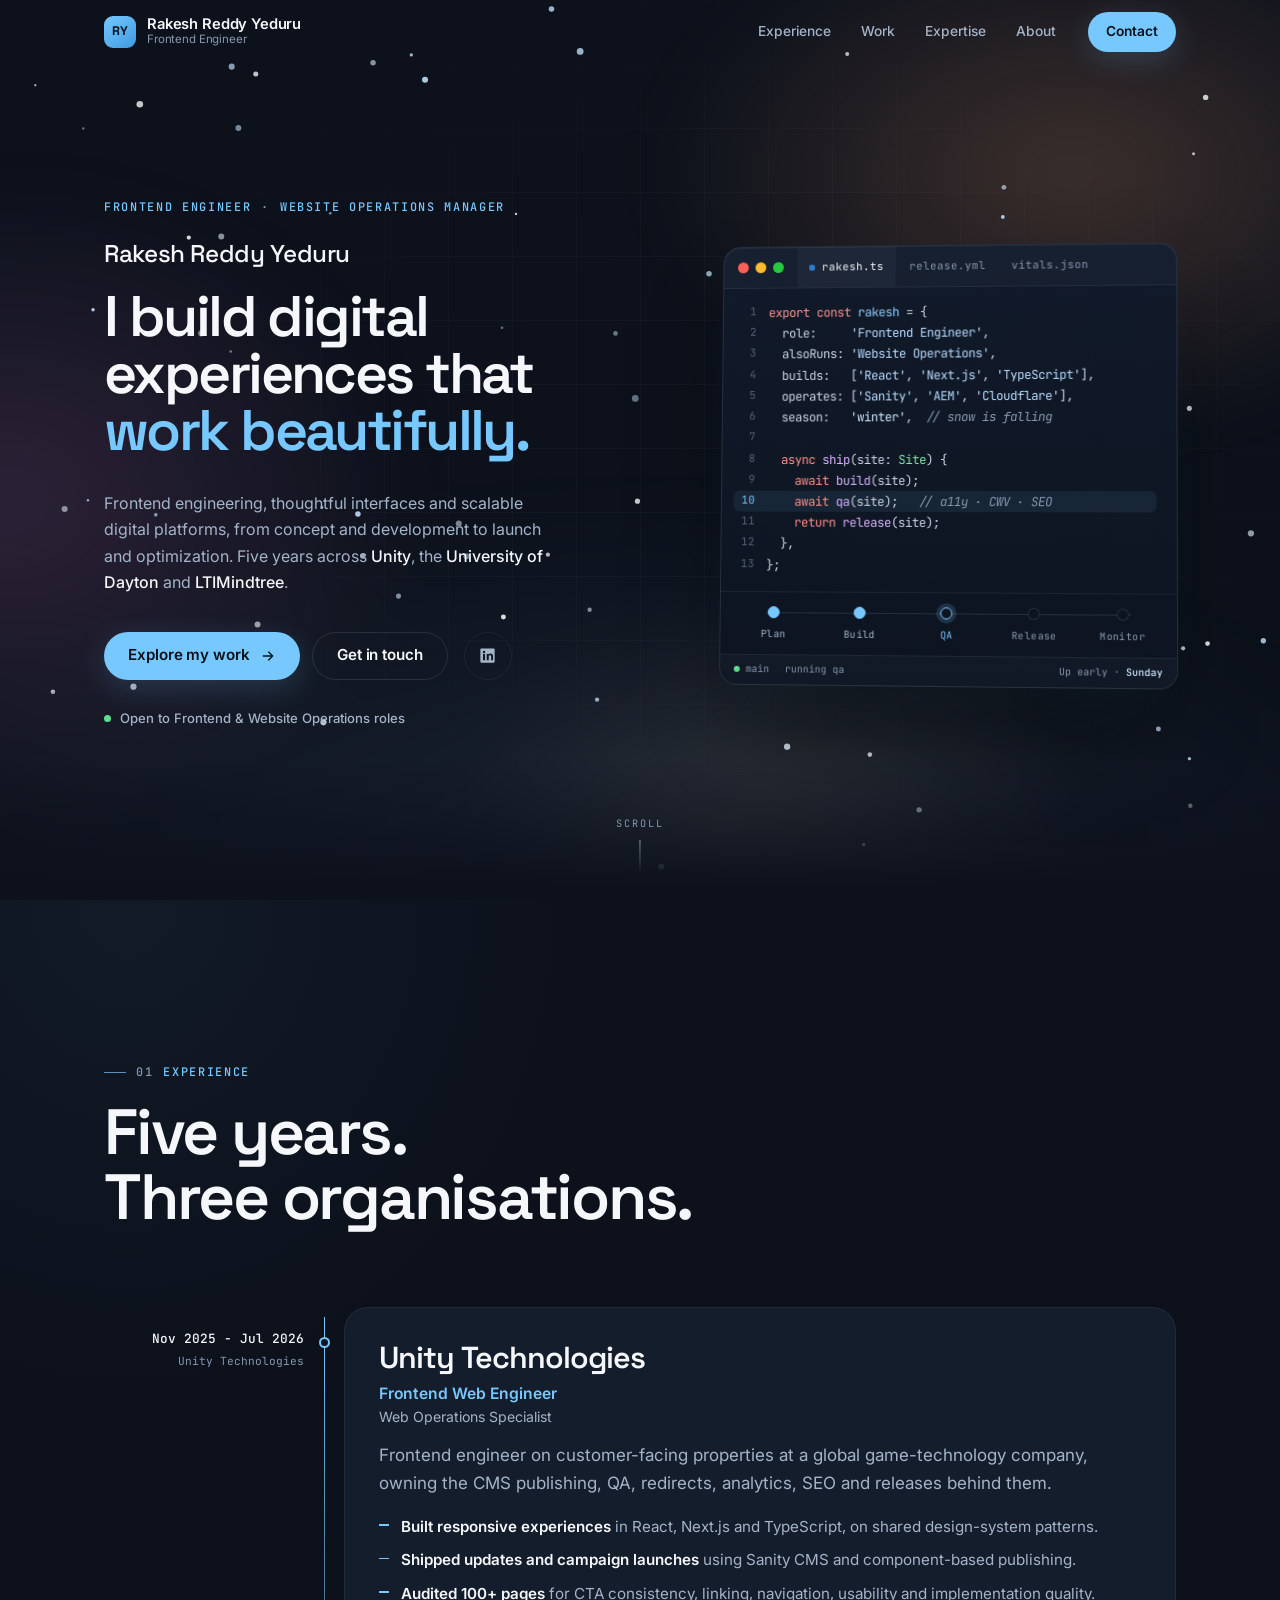
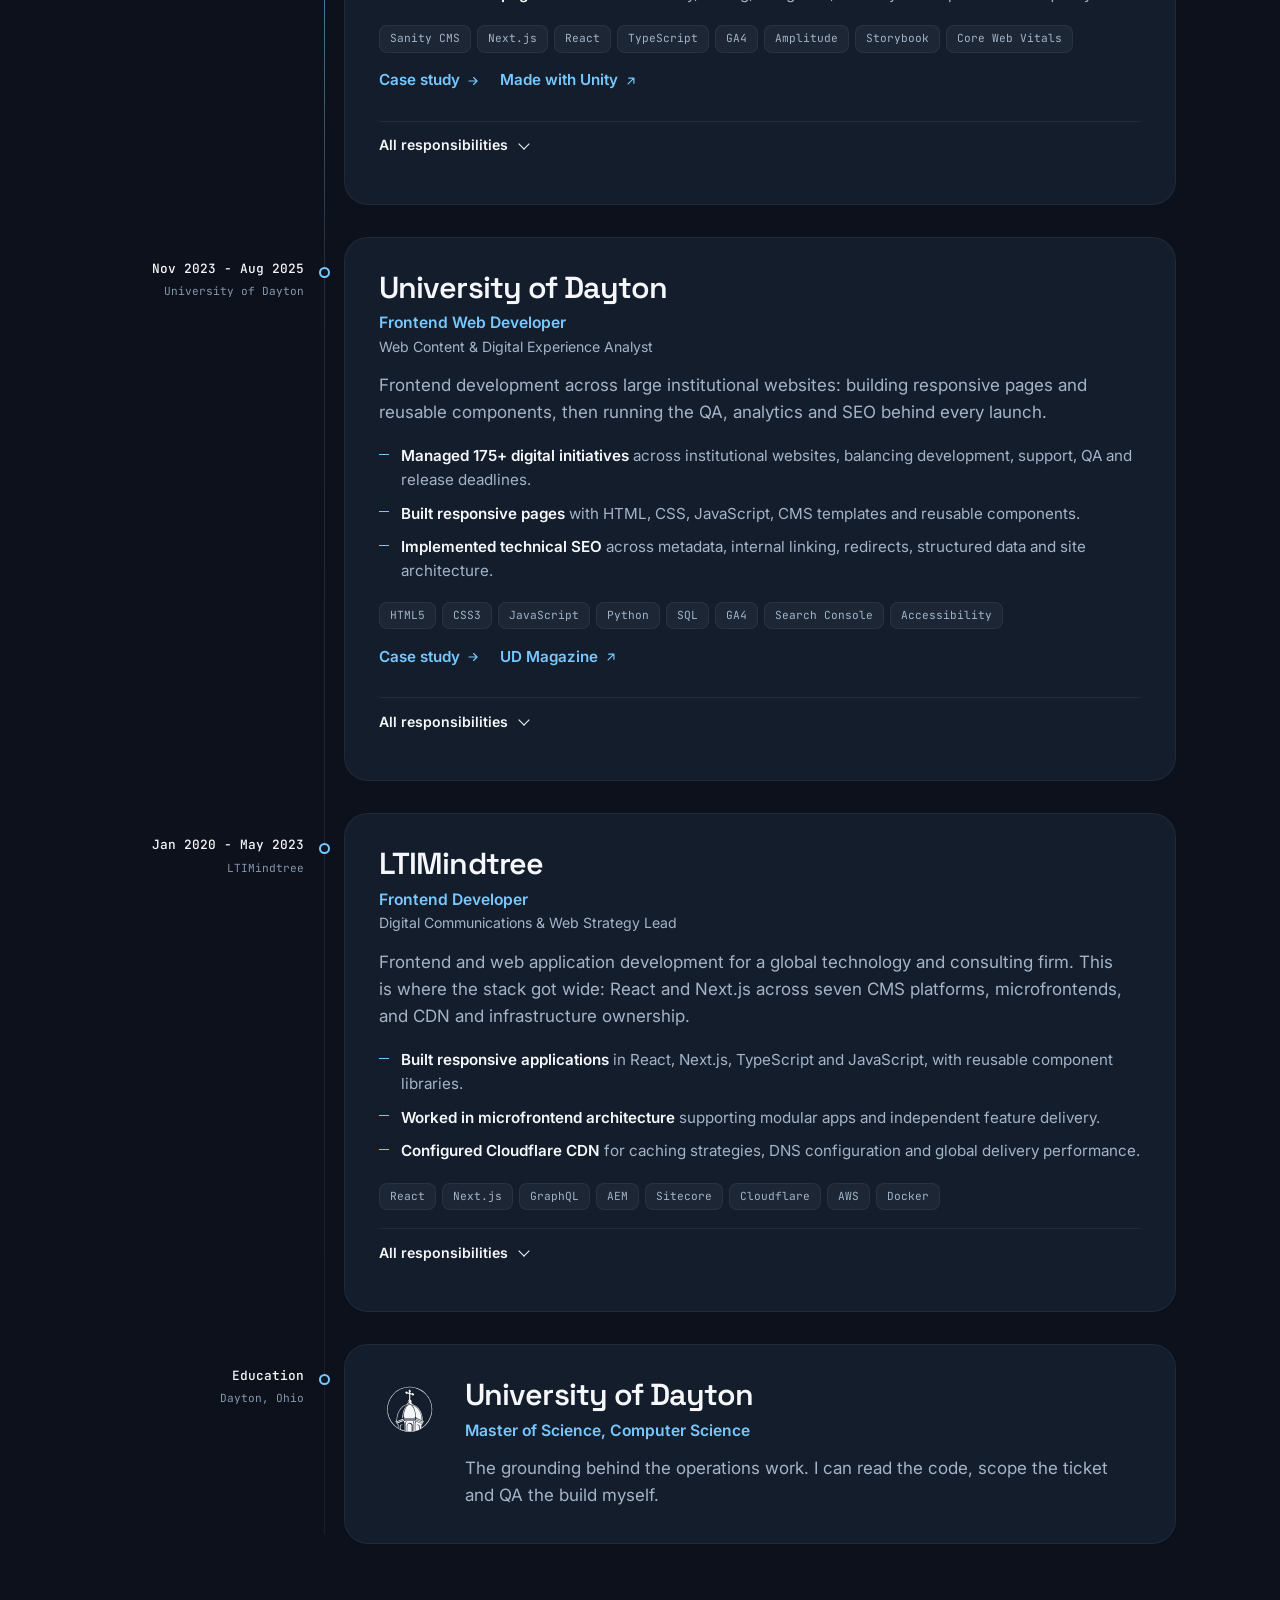
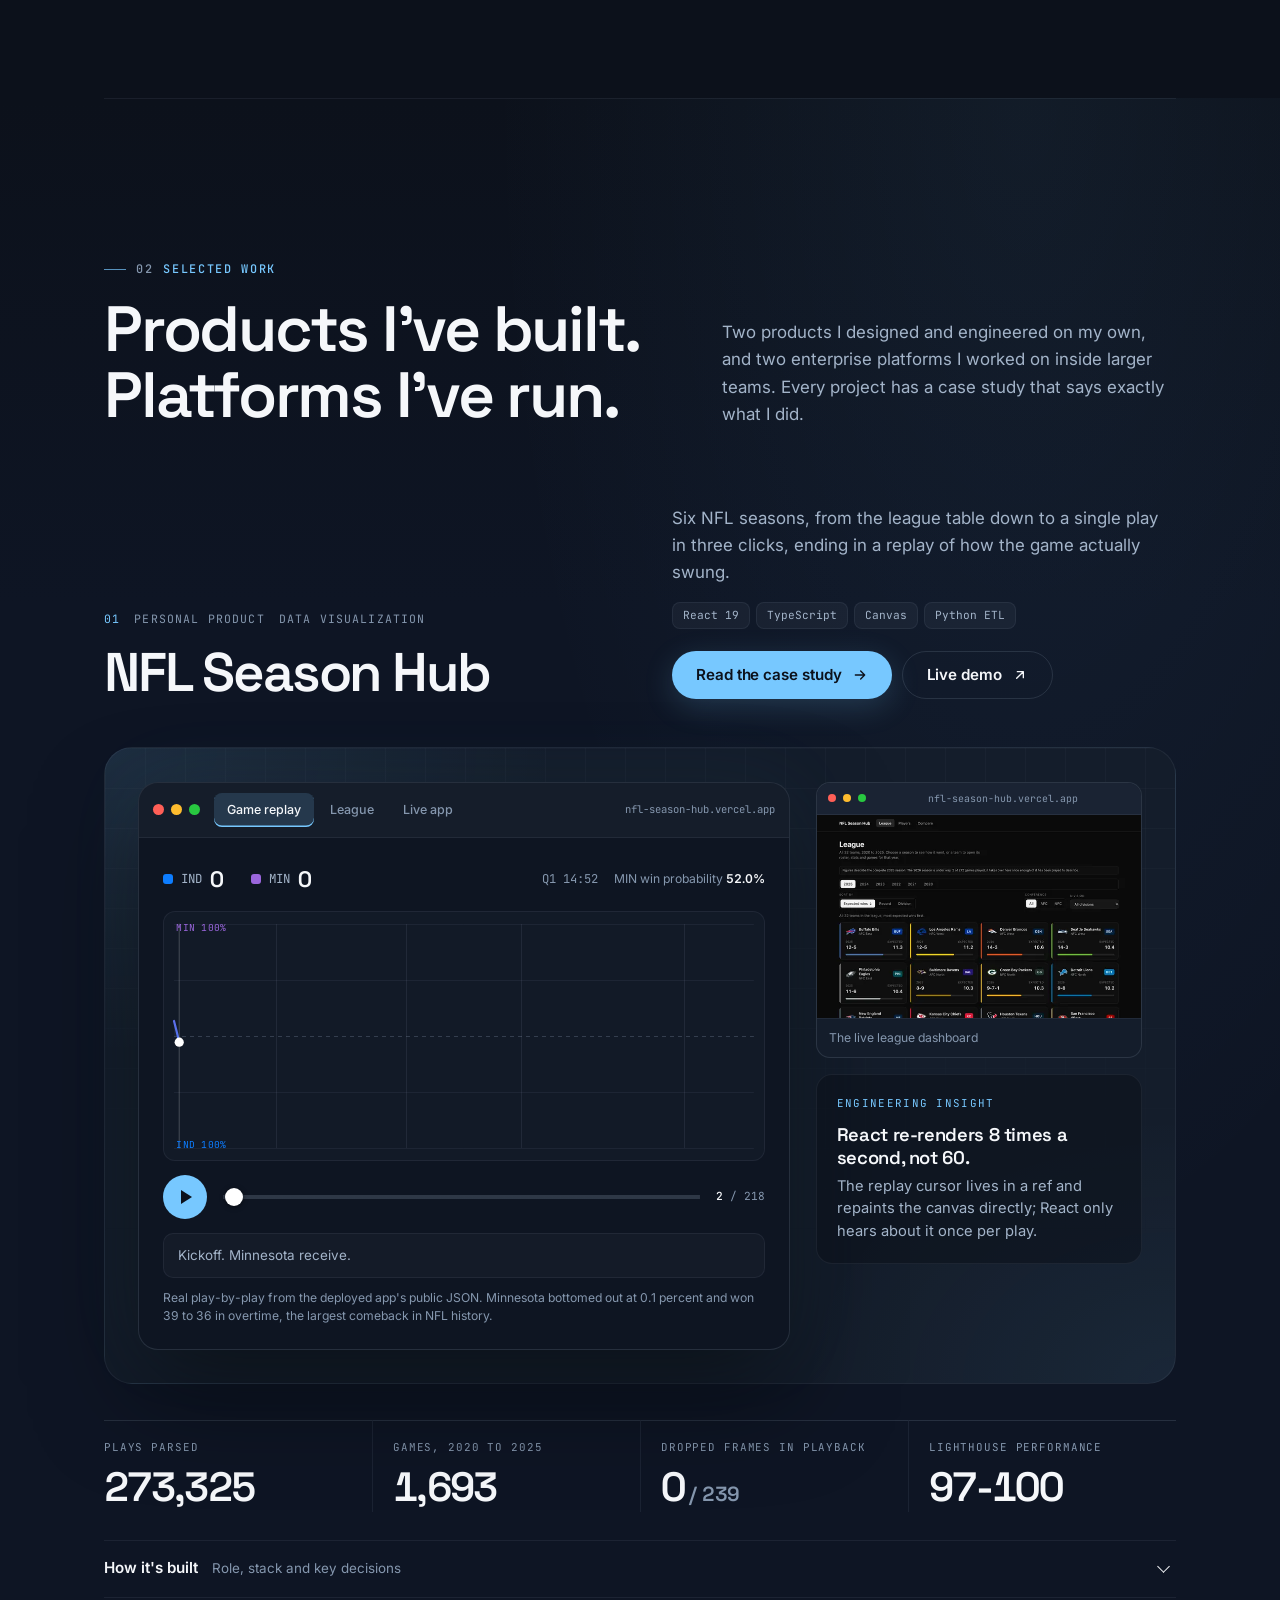
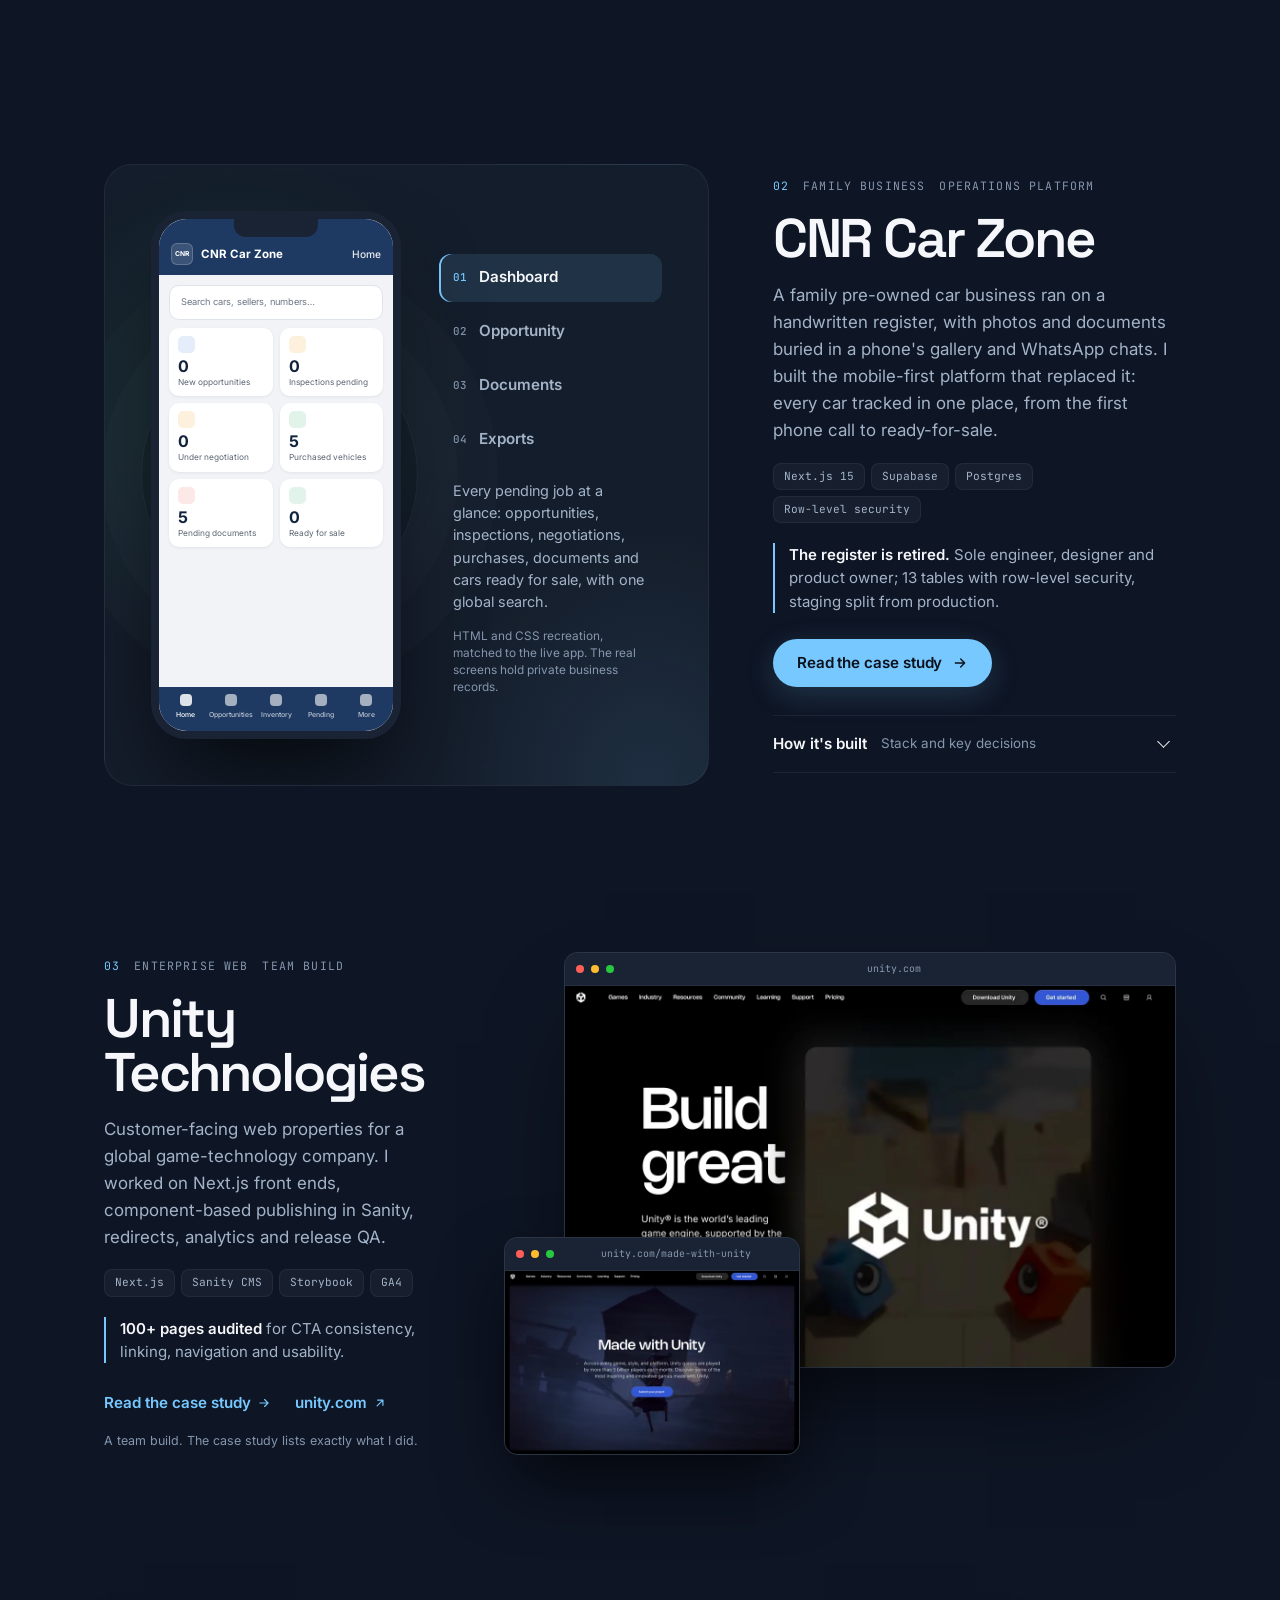
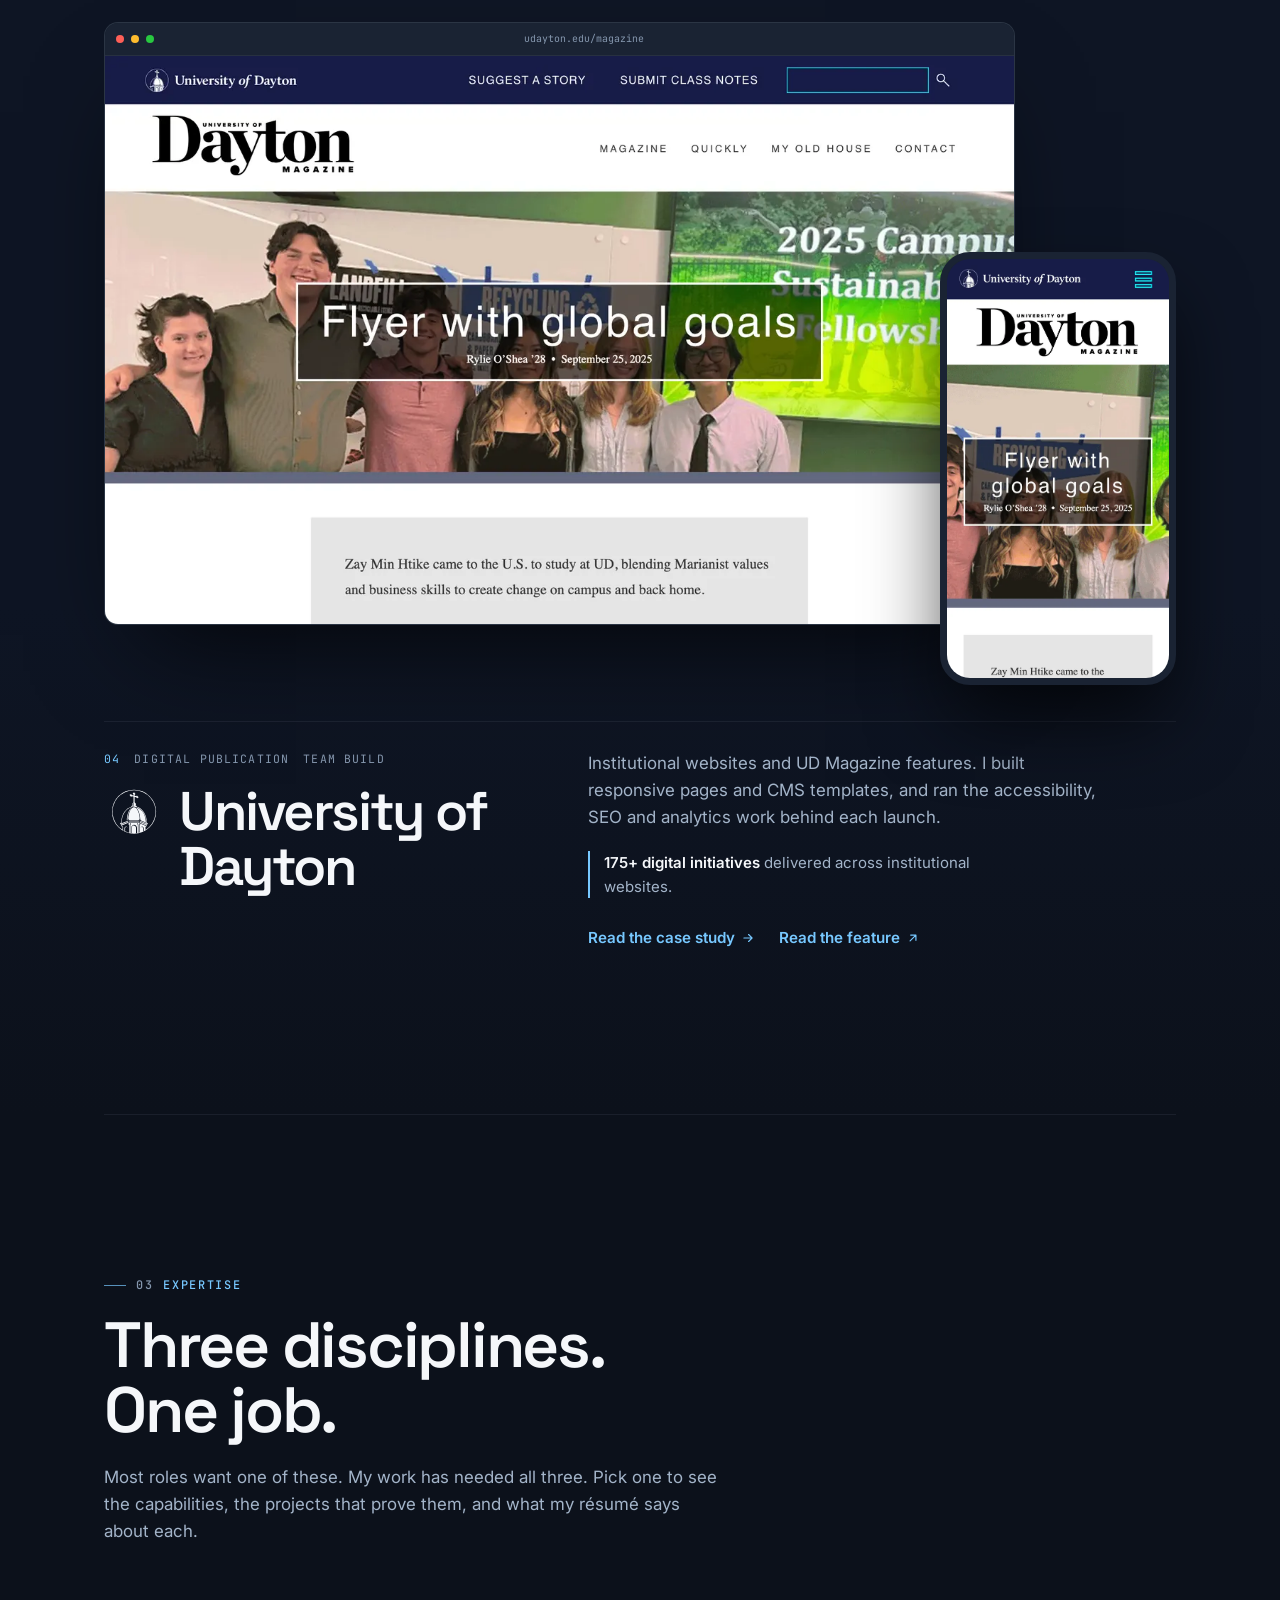
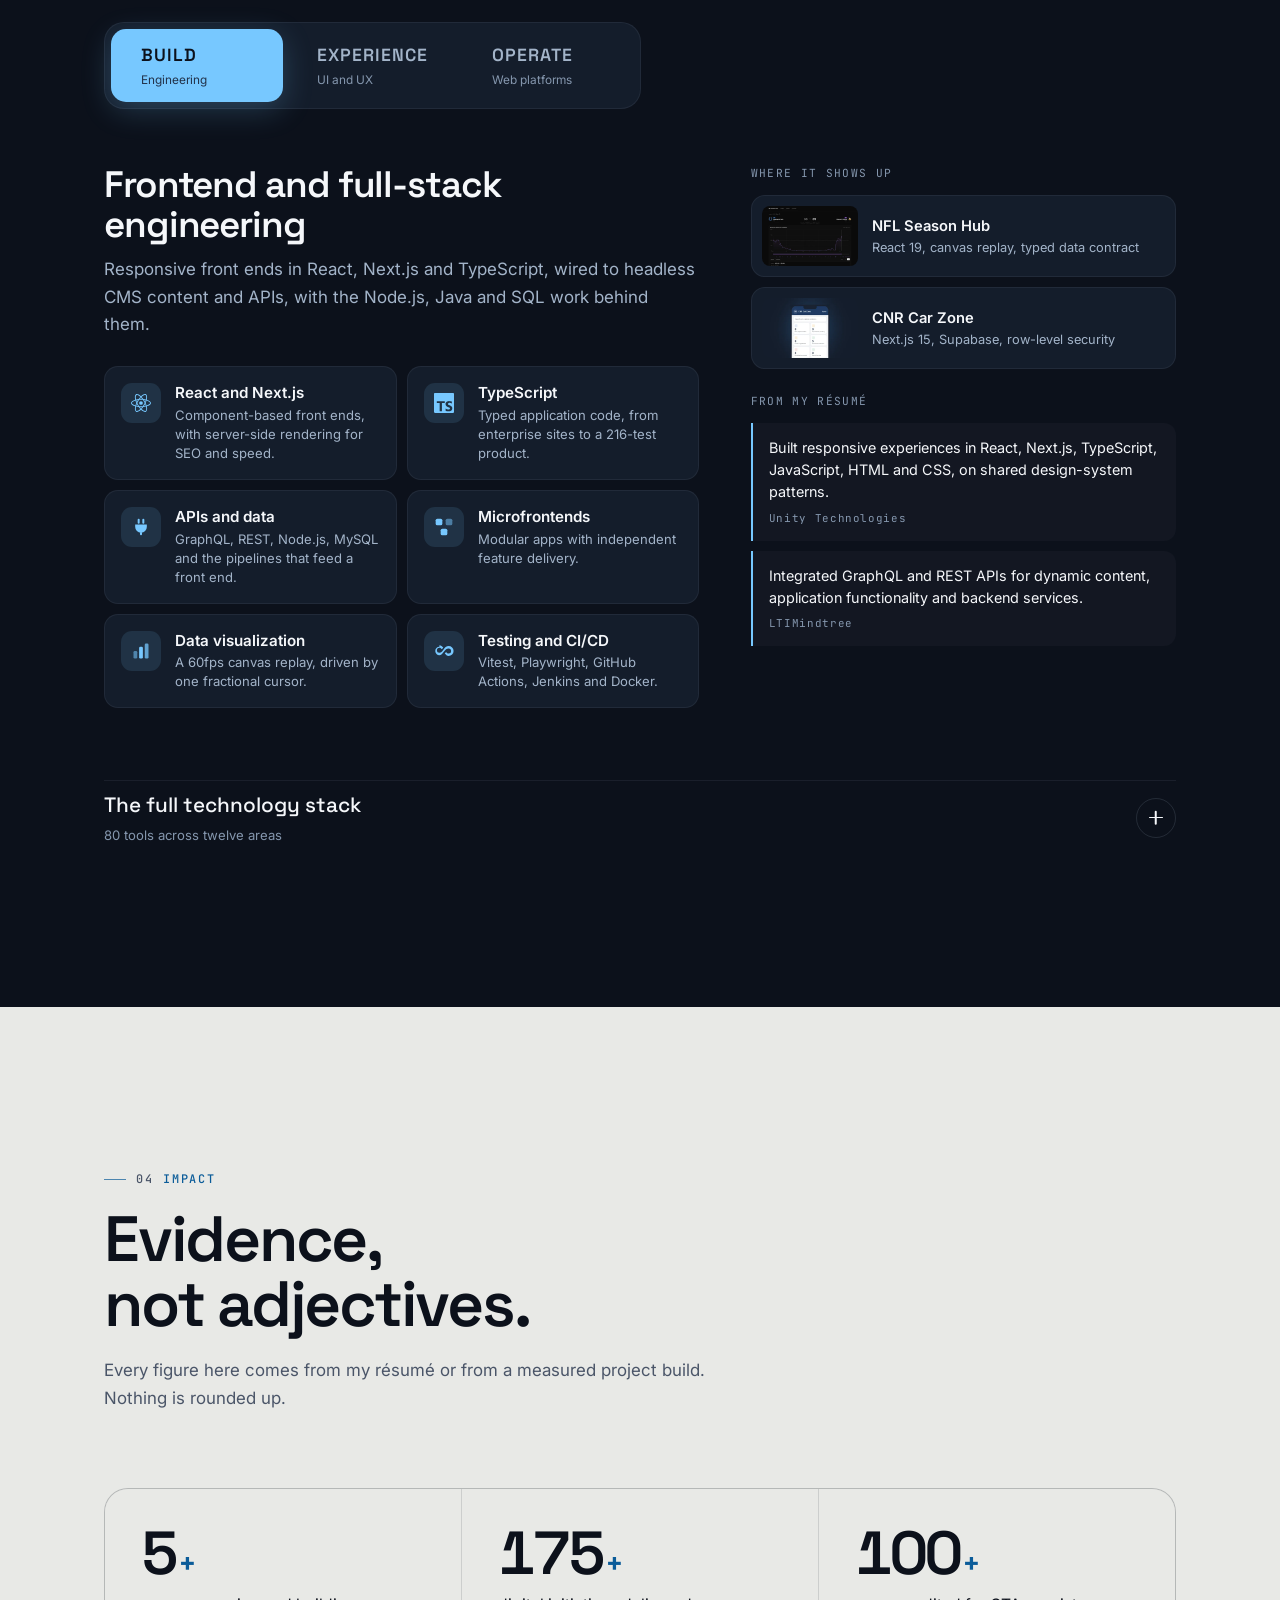
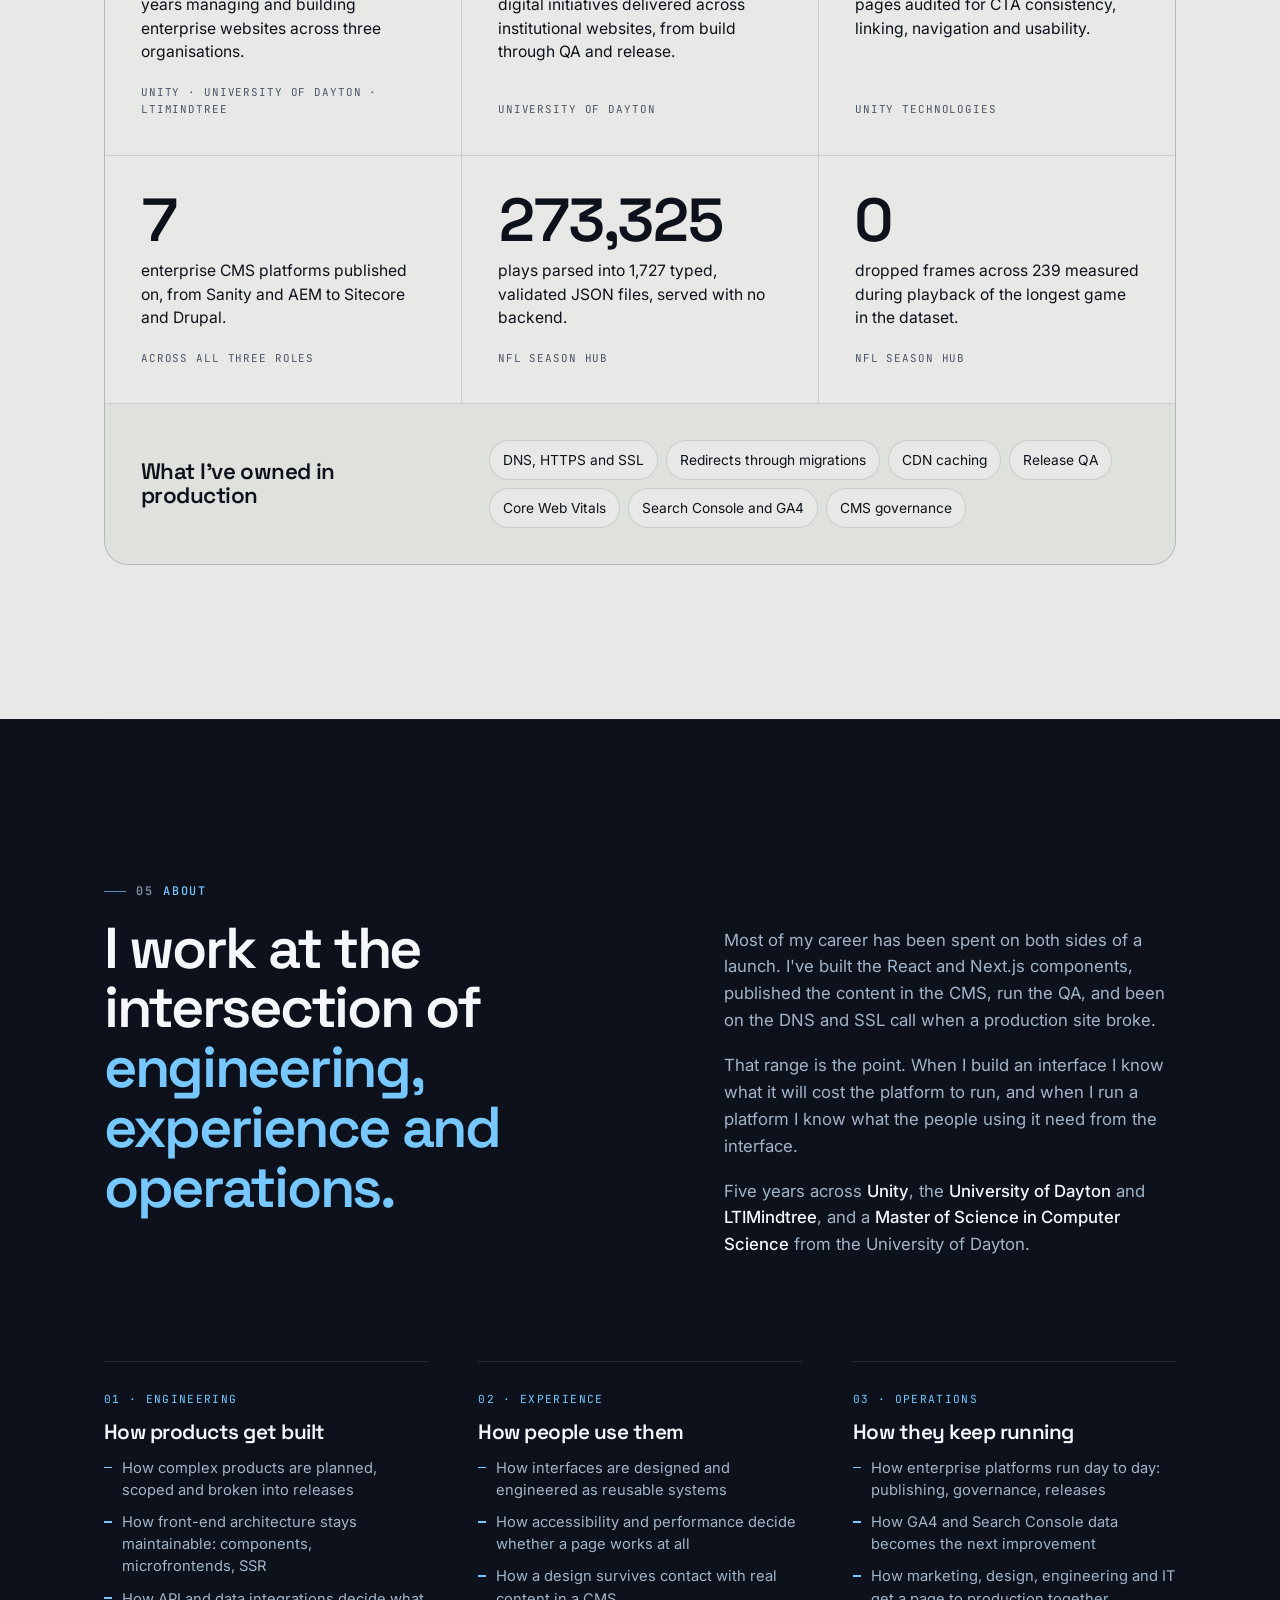
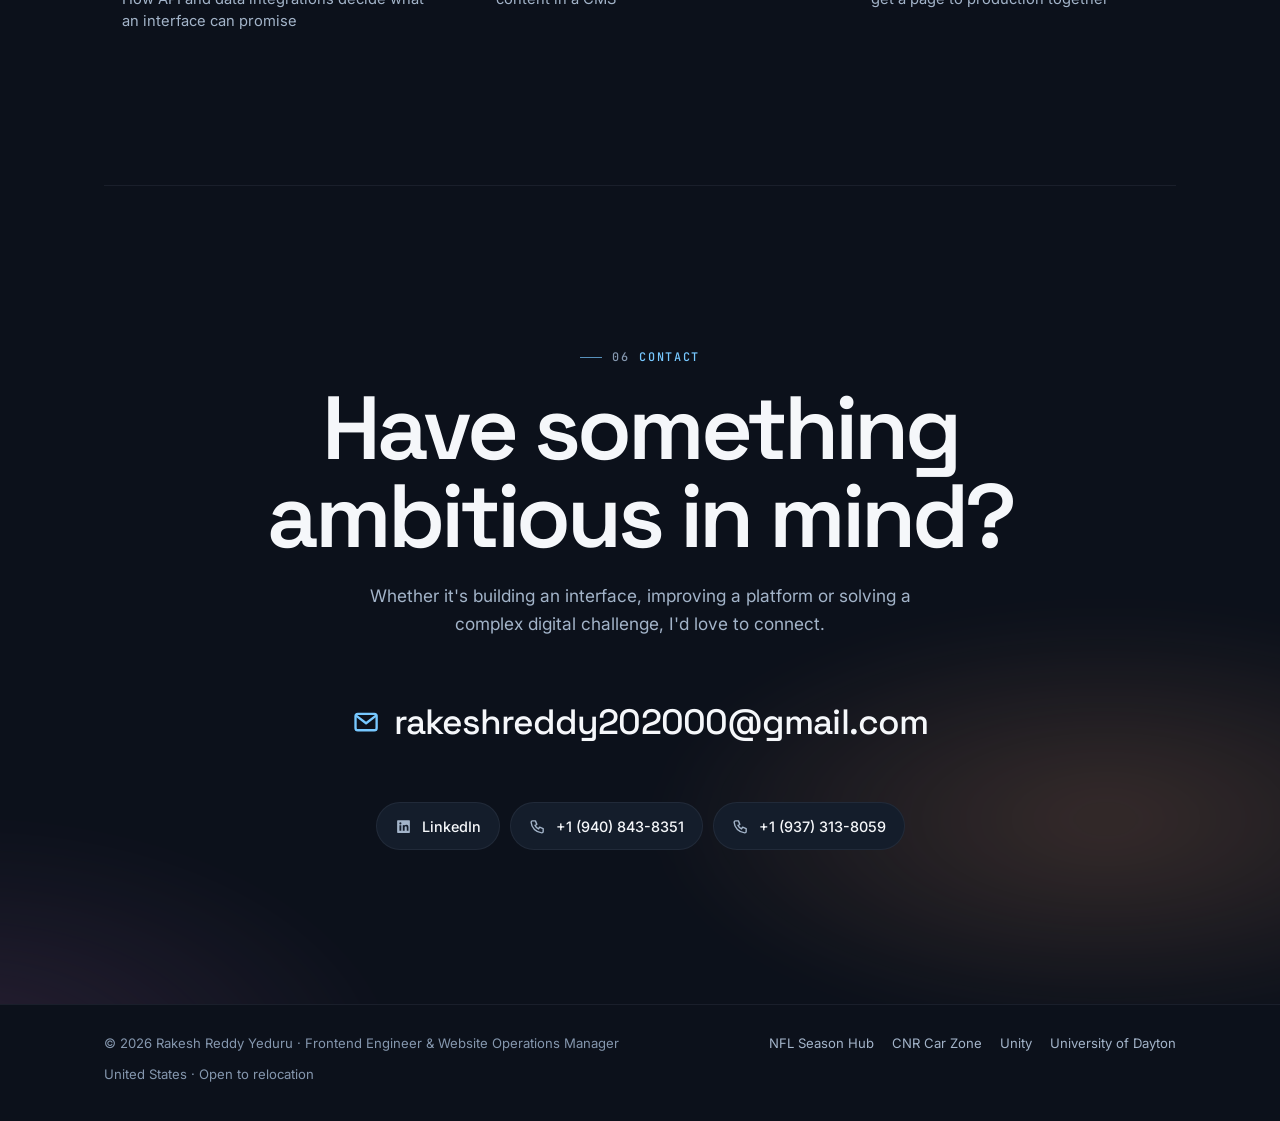
==== commit be4e0542: "Tell the CNR Car Zone story: from a family business's paper register Home page and case study now op" ====
--- a/index.html
+++ b/index.html
@@ -546,11 +546,11 @@
         </div>
 
         <div class="feat__copy rv">
-          <p class="proj__meta"><span class="proj__n">02</span><span>Product</span><span>Operations platform</span></p>
+          <p class="proj__meta"><span class="proj__n">02</span><span>Family business</span><span>Operations platform</span></p>
           <h3 id="p-cnr">CNR Car Zone</h3>
-          <p class="feat__lede">A mobile-first operations platform that tracks every car for a pre-owned vehicle business, from the first phone call to ready-for-sale. In production today.</p>
+          <p class="feat__lede">A family pre-owned car business ran on a handwritten register, with photos and documents buried in a phone's gallery and WhatsApp chats. I built the mobile-first platform that replaced it: every car tracked in one place, from the first phone call to ready-for-sale.</p>
           <div class="chips"><span class="chip">Next.js 15</span><span class="chip">Supabase</span><span class="chip">Postgres</span><span class="chip">Row-level security</span></div>
-          <p class="proof"><b>Sole engineer, designer and product owner.</b> 13 tables with row-level security, staging split from production.</p>
+          <p class="proof"><b>The register is retired.</b> Sole engineer, designer and product owner; 13 tables with row-level security, staging split from production.</p>
           <div class="proj__acts">
             <a class="btn btn--primary" href="work/cnr-car-zone.html">Read the case study<svg class="i" aria-hidden="true"><use href="#i-arrow"/></svg></a>
           </div>
--- a/styles.css
+++ b/styles.css
@@ -1252,6 +1252,23 @@
 .frame__cap{ padding:10px 14px 12px; font-size:.8rem; color:var(--text-3); border-top:1px solid var(--line-2); }
 .case-shot .case-meta{ margin-top:clamp(28px,4vw,44px); }
 
+
+/* before / after comparison, used to open the CNR story */
+.ba{ display:grid; grid-template-columns:repeat(2,minmax(0,1fr)); gap:14px; margin:28px 0 8px; }
+.ba__col{ padding:22px 22px 24px; border-radius:18px; }
+.ba__col--before{ border:1px dashed var(--line); background:rgba(163,180,201,.03); }
+.ba__col--after{ border:1px solid var(--case,var(--accent)); background:rgba(163,180,201,.05); }
+.ba__k{ font-family:var(--mono); font-size:.72rem; letter-spacing:.14em; text-transform:uppercase; margin-bottom:14px; color:var(--text-3); }
+.ba__col--after .ba__k{ color:var(--case,var(--accent)); }
+.ba ul{ display:grid; gap:10px; }
+.ba li{ position:relative; padding-left:24px; font-size:.94rem; line-height:1.5; color:var(--text-2); }
+.ba__col--after li{ color:var(--text); }
+.ba__col--before li::before{ content:""; position:absolute; left:2px; top:.72em; width:10px; height:1.5px; background:var(--text-3); }
+.ba__col--after li::before{
+  content:""; position:absolute; left:2px; top:.32em; width:5px; height:10px;
+  border:solid var(--case,var(--accent)); border-width:0 2px 2px 0; transform:rotate(42deg);
+}
+@media (max-width:640px){ .ba{ grid-template-columns:minmax(0,1fr); } }
 
 /* ═══ 15 · NFL SEASON HUB · interactive demo window ═════════════ */
 .win{
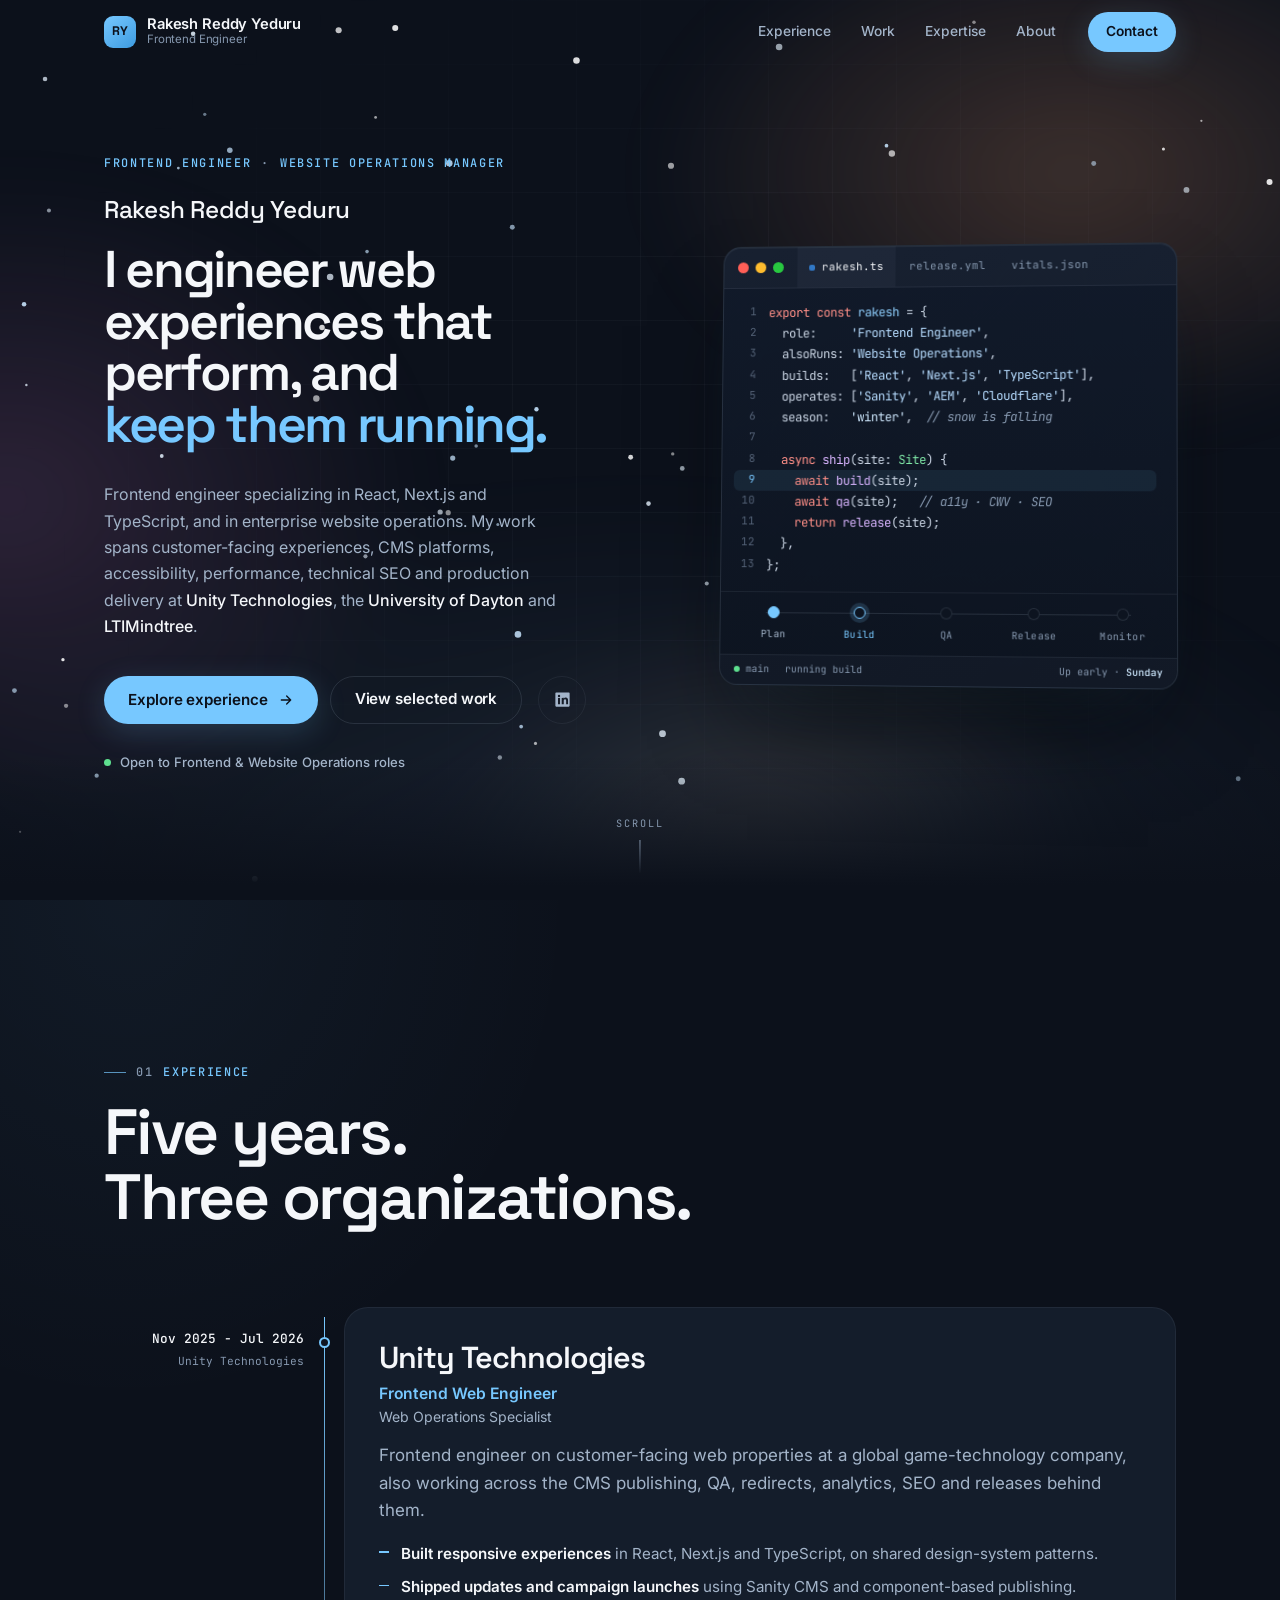
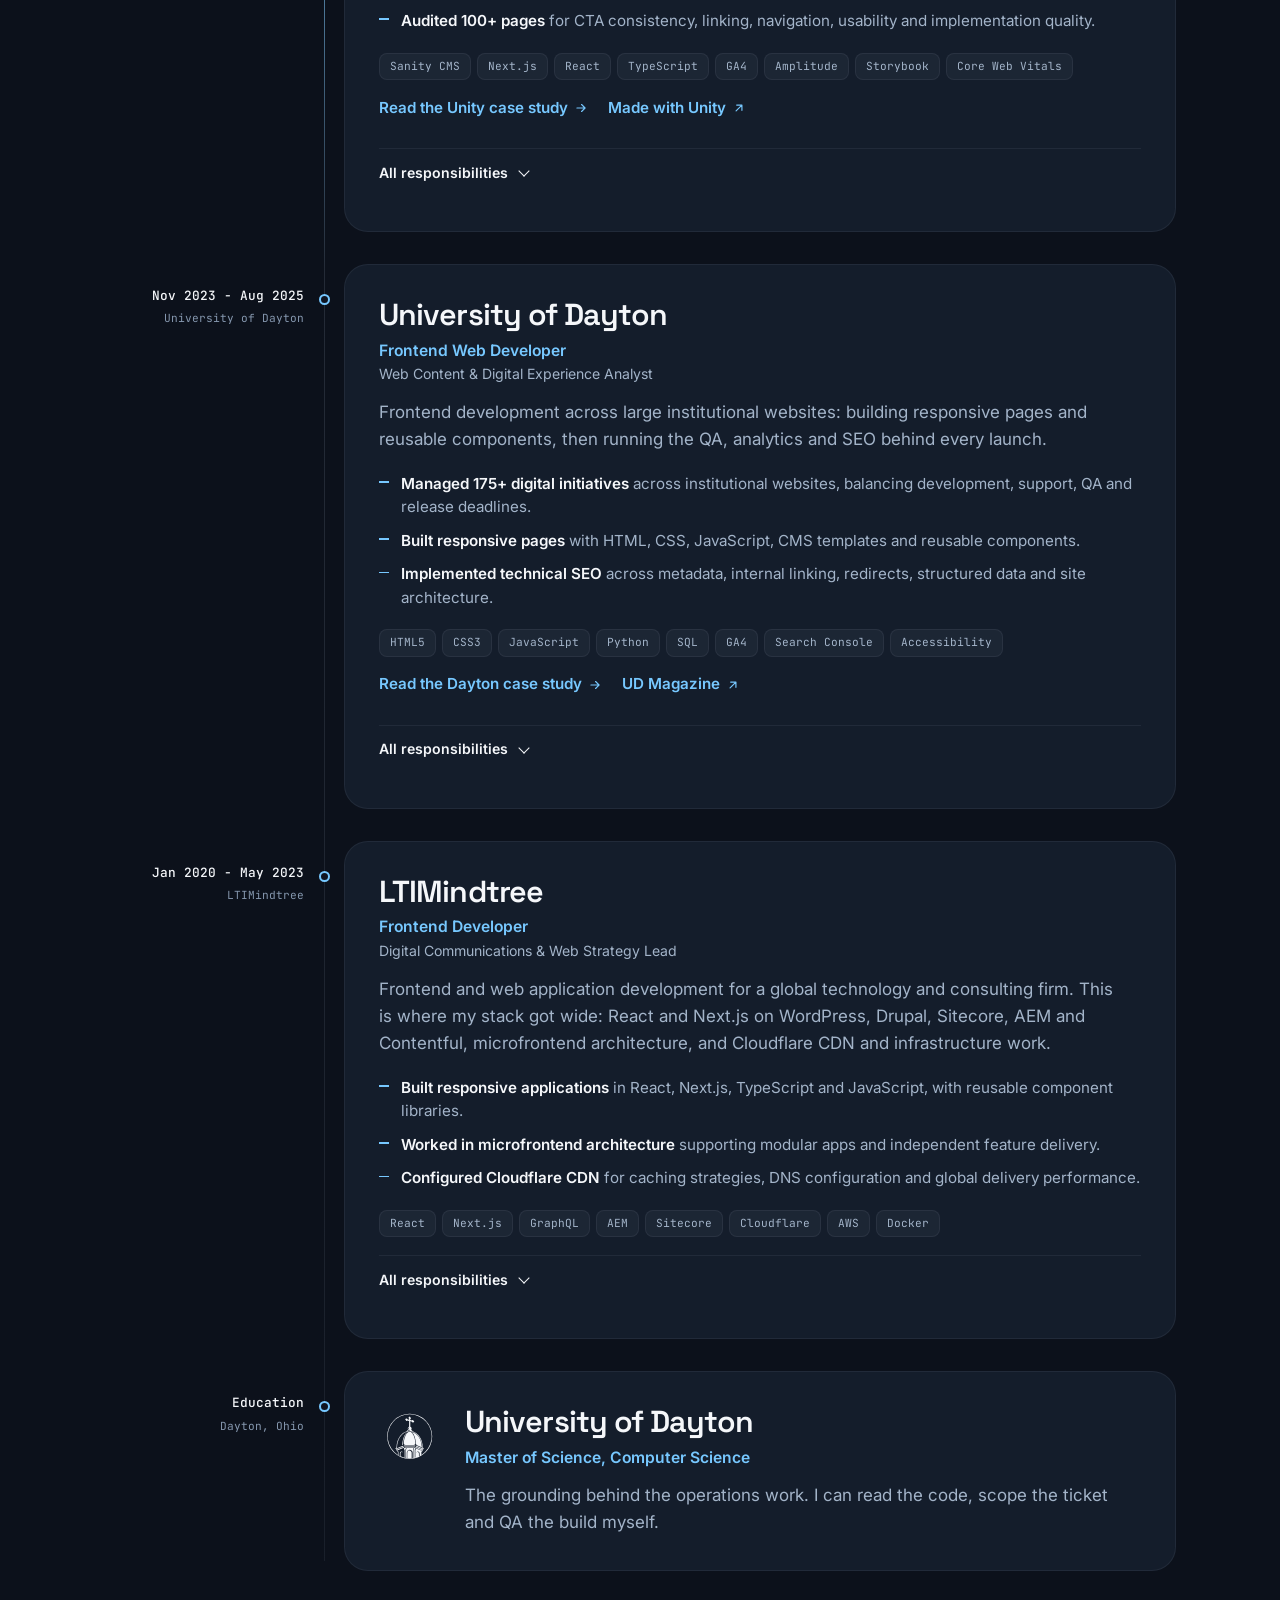
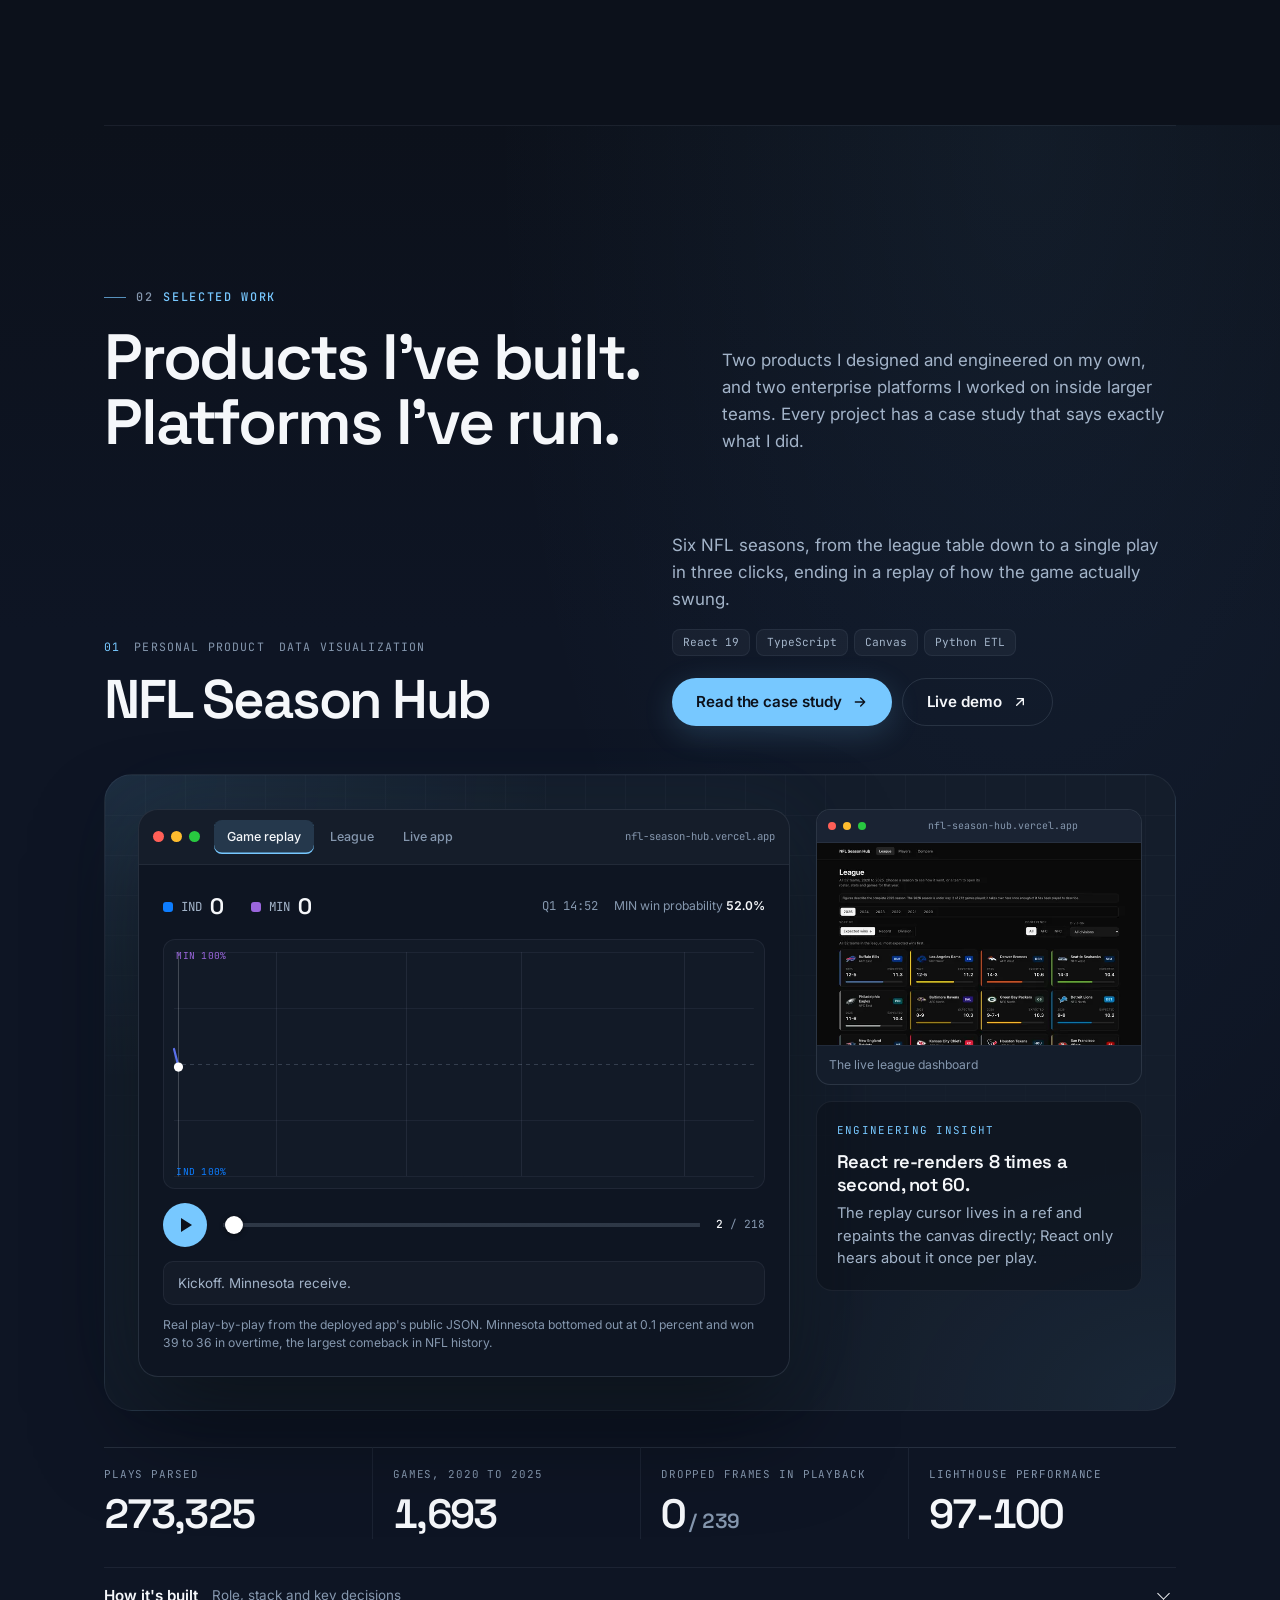
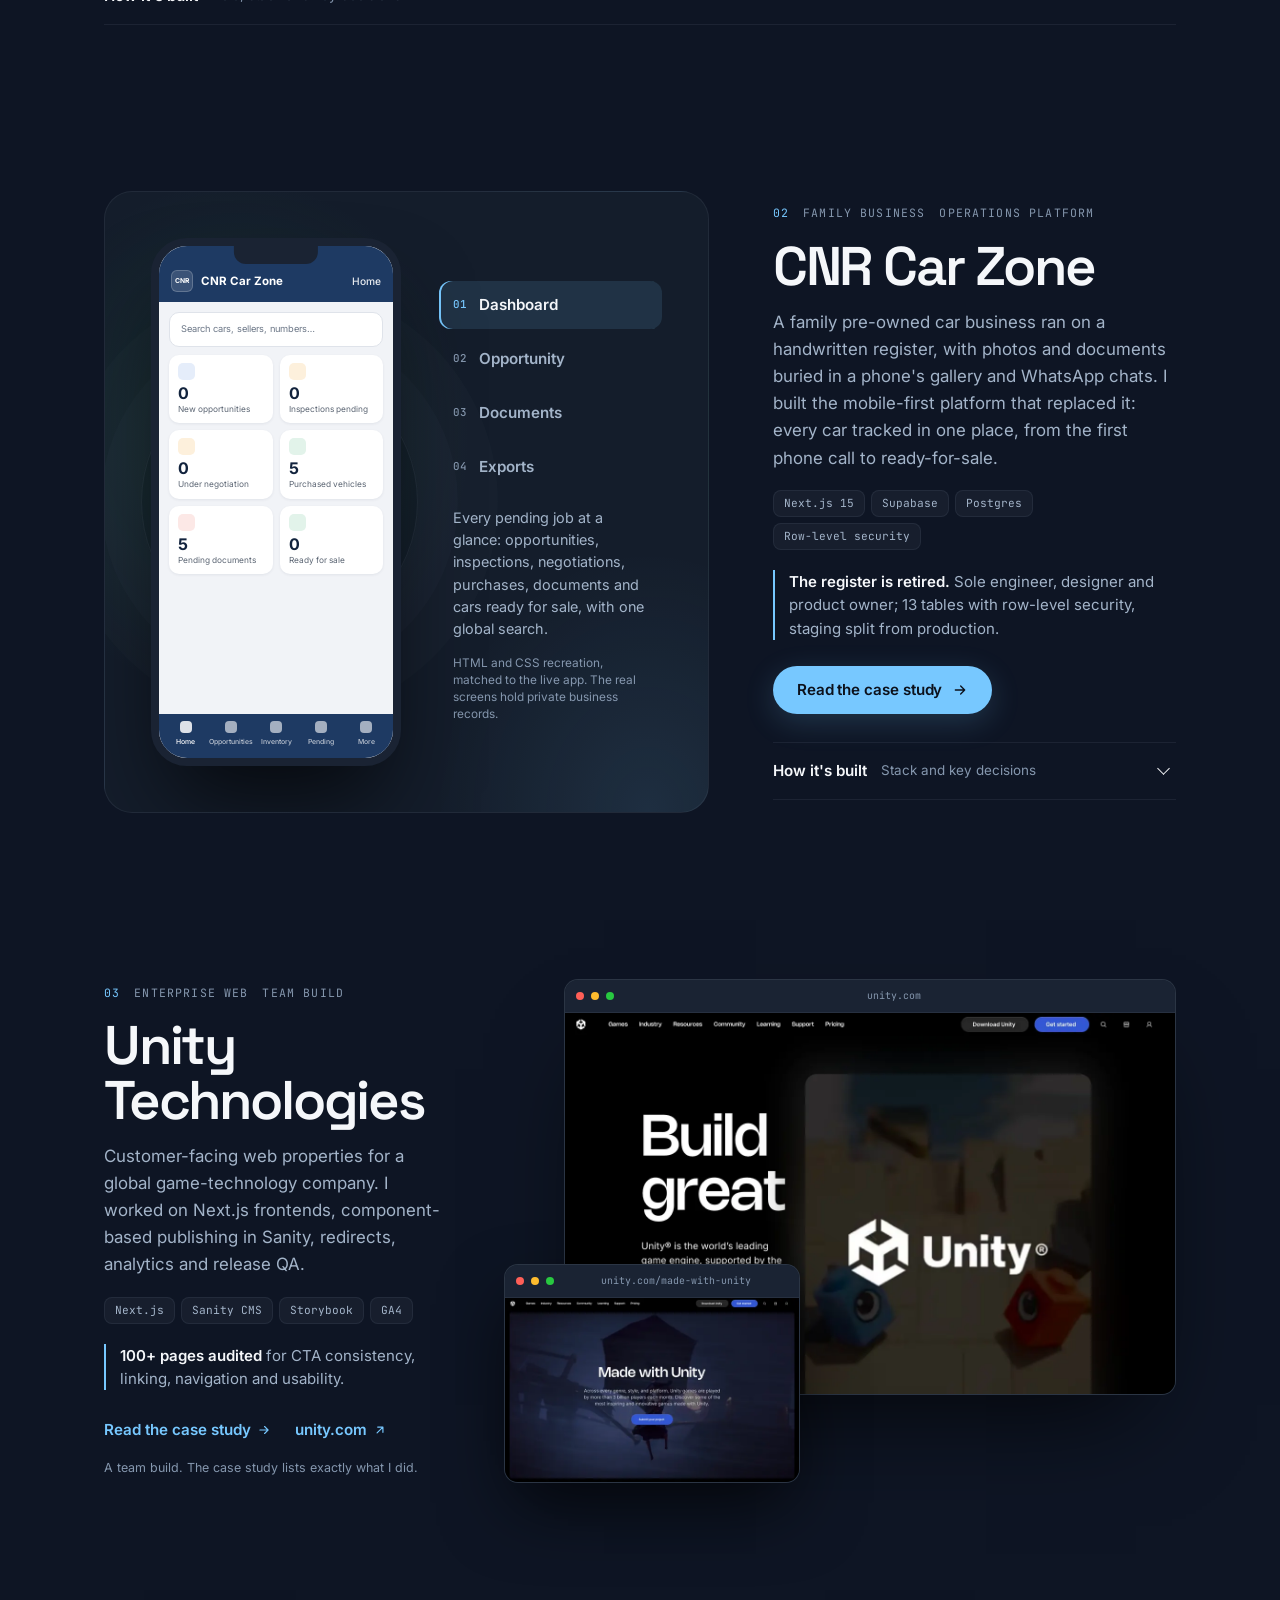
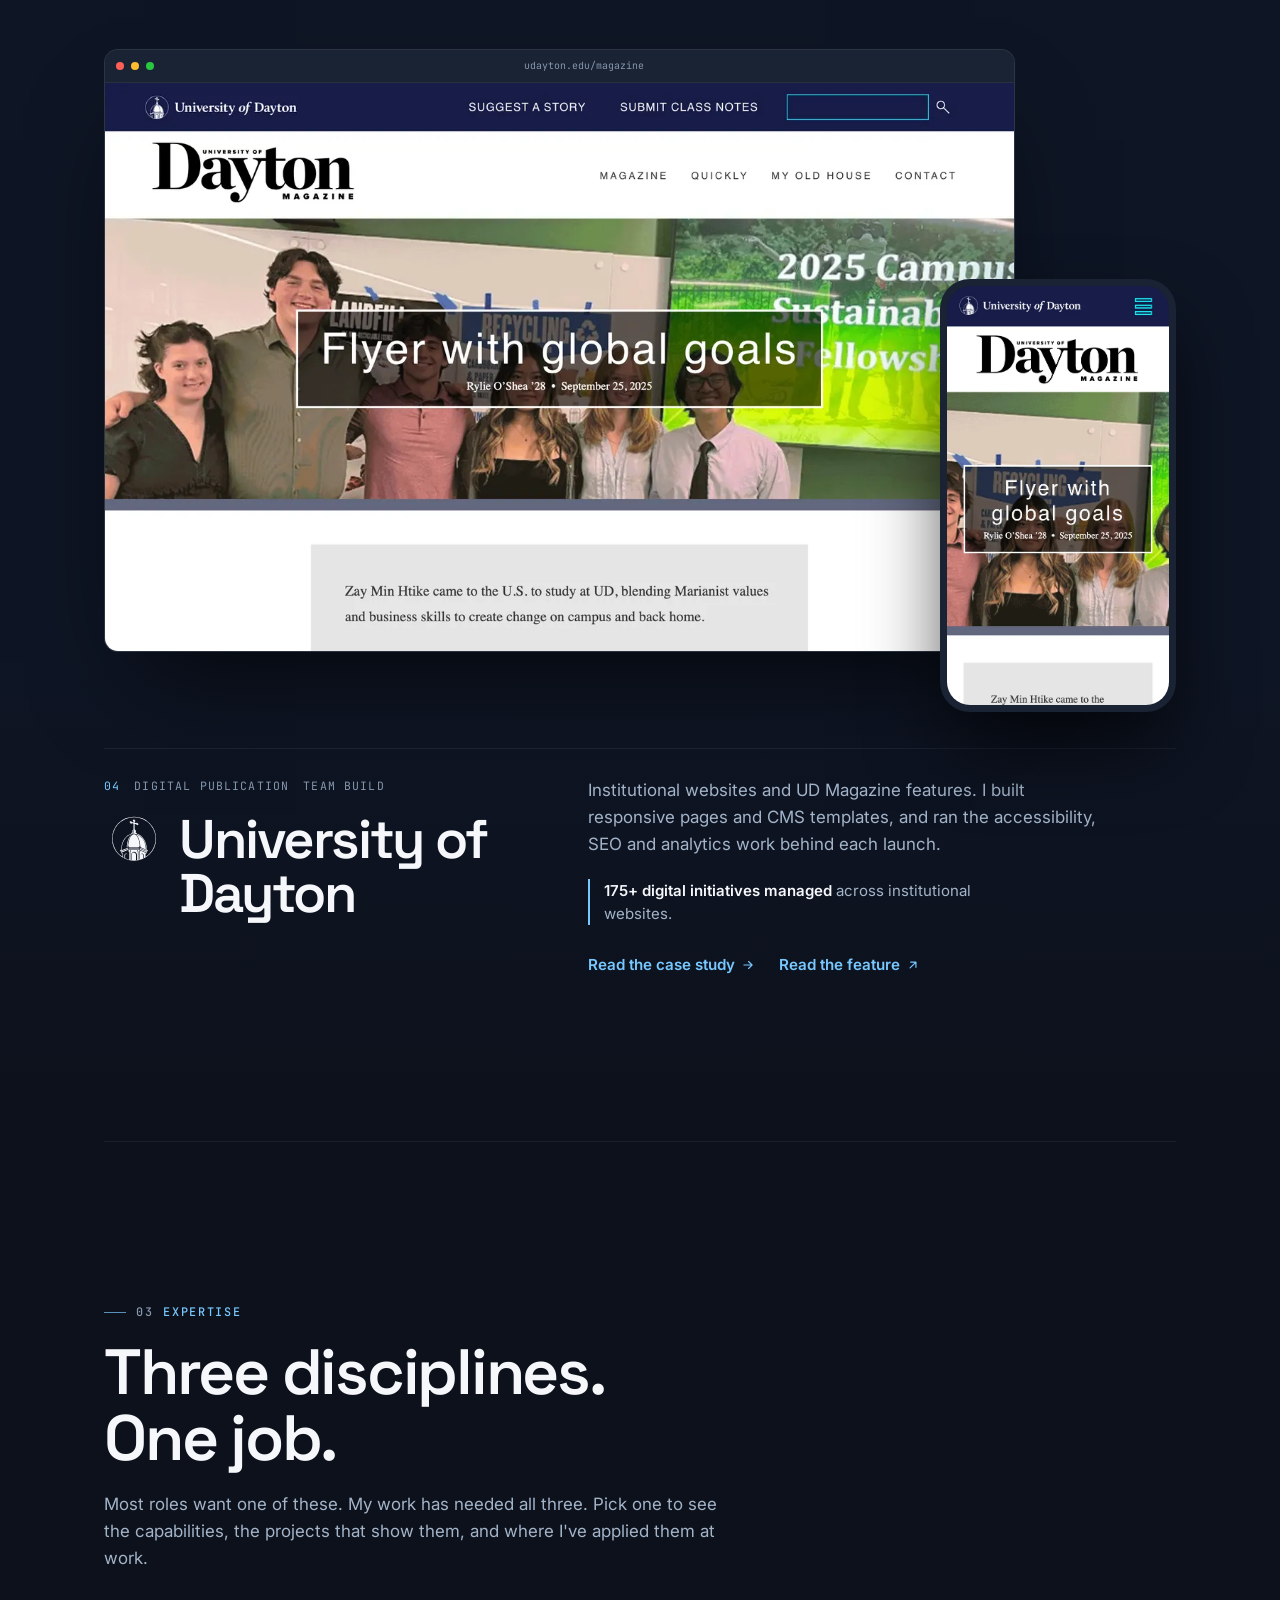
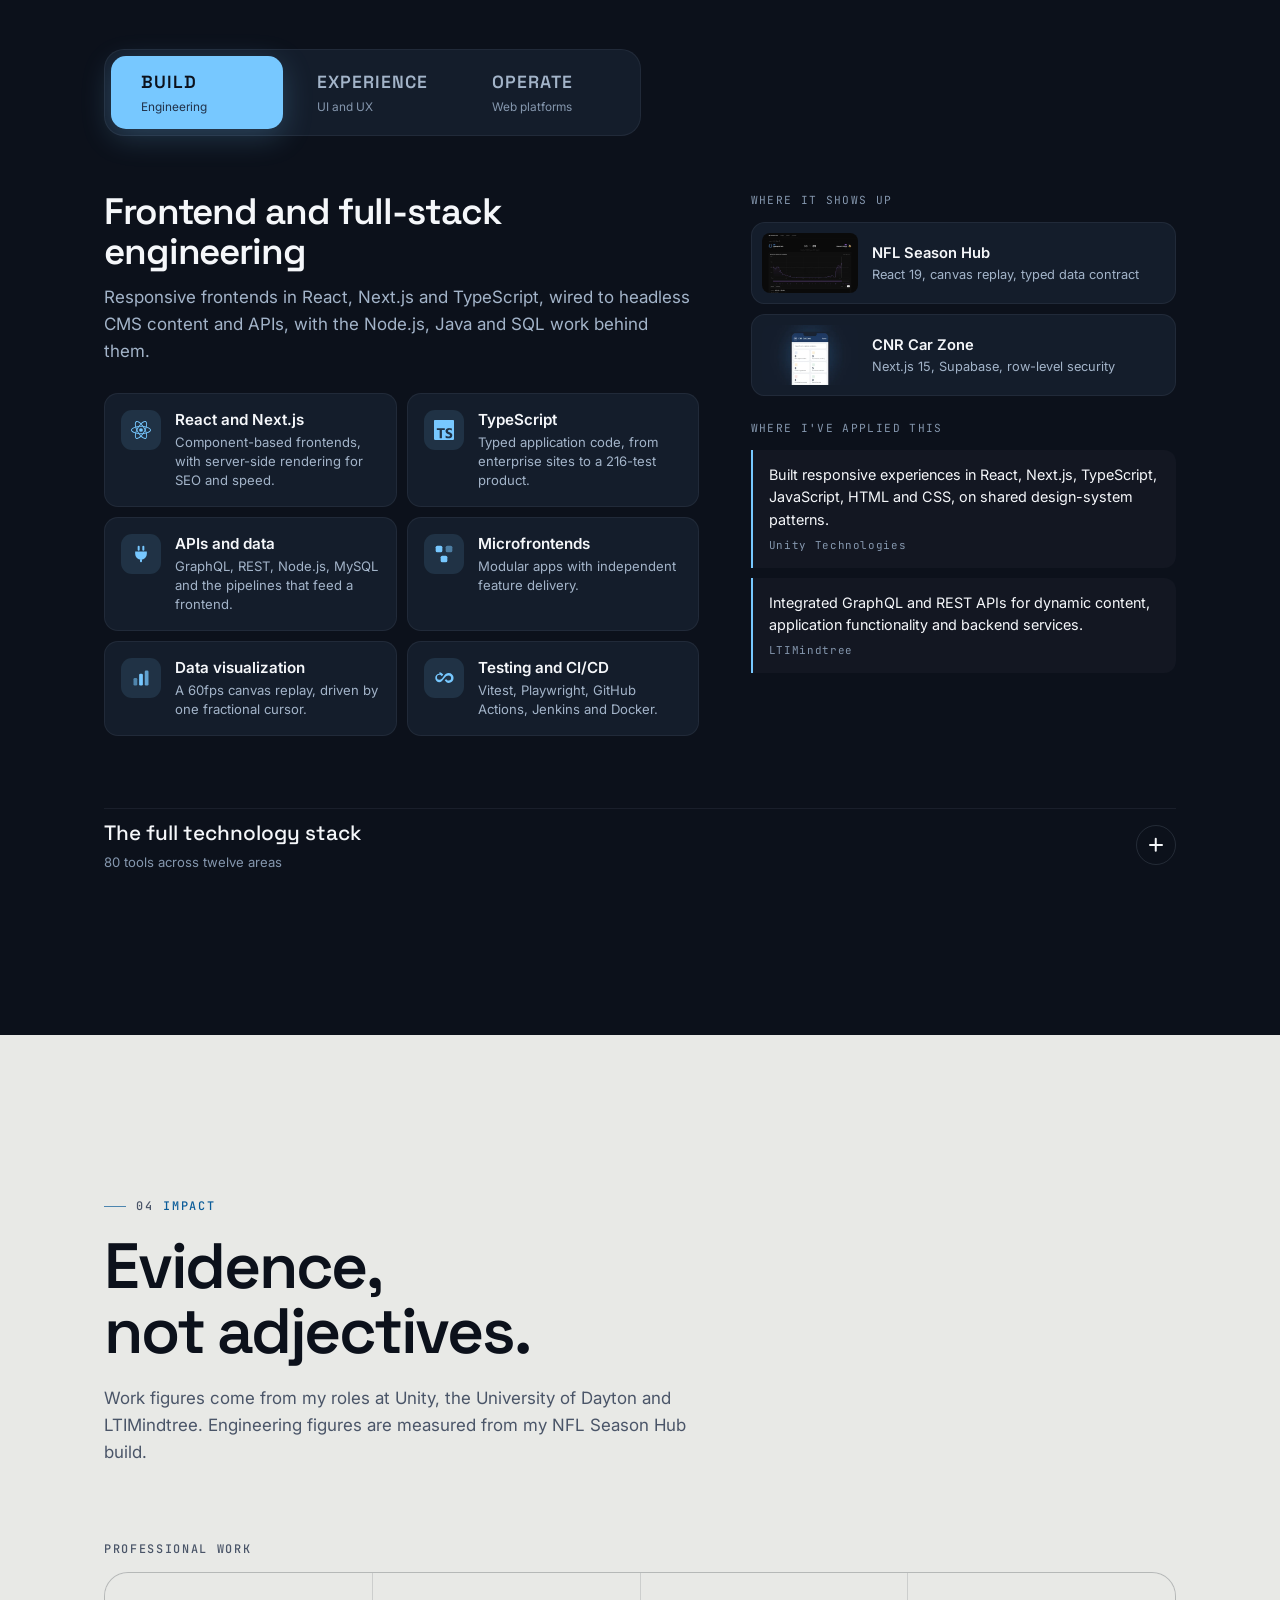
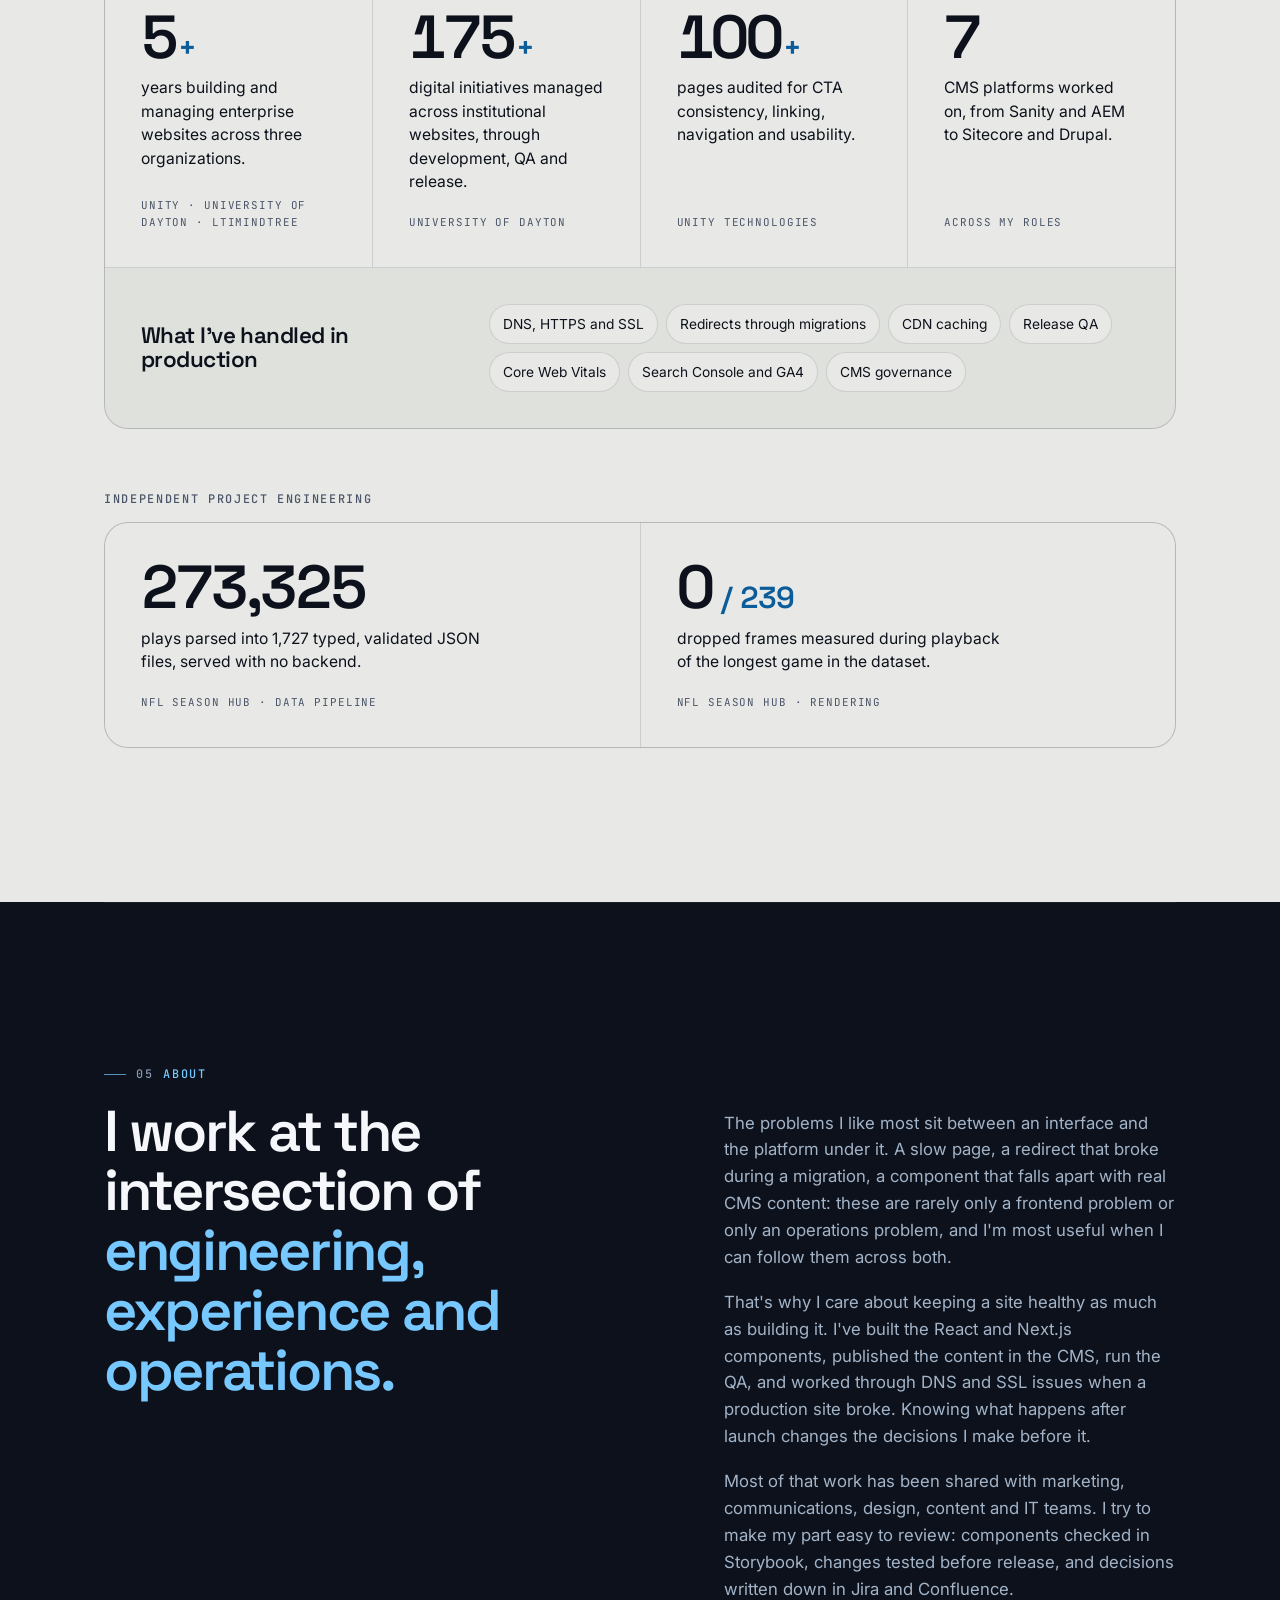
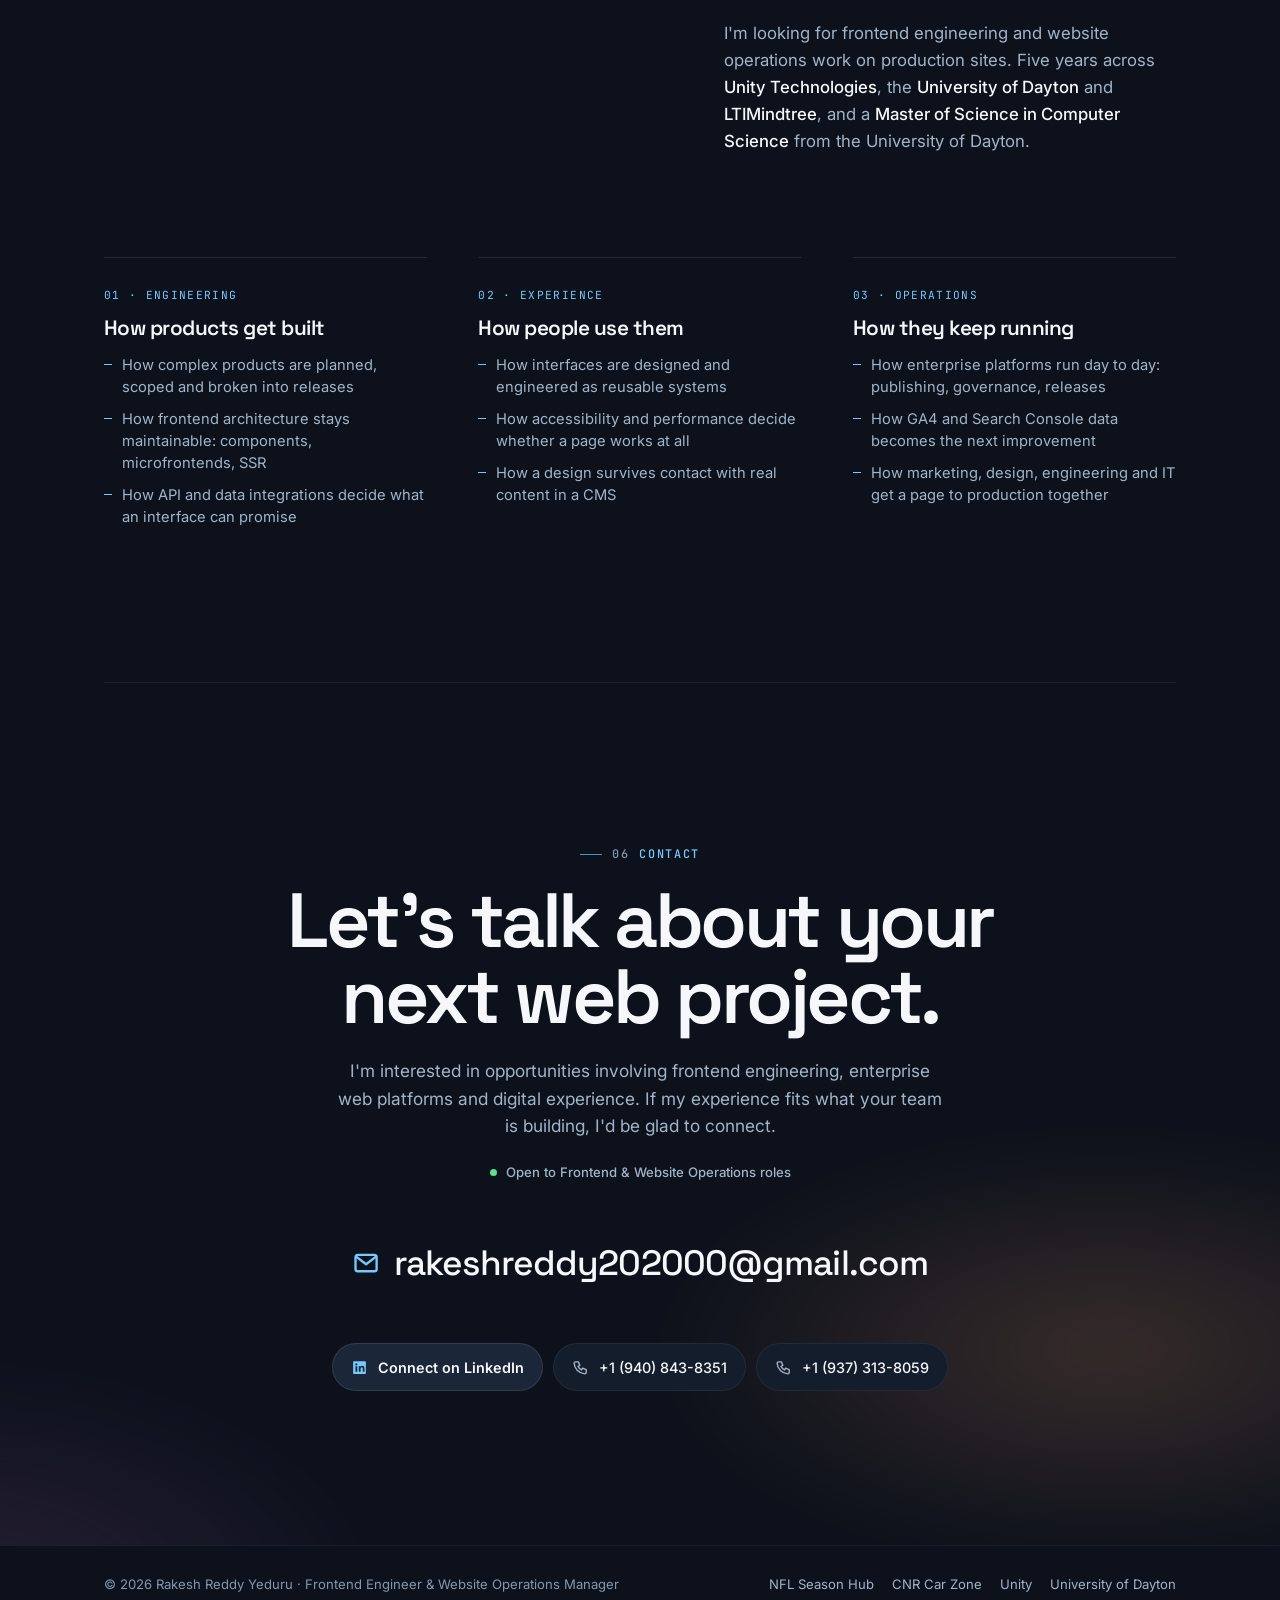
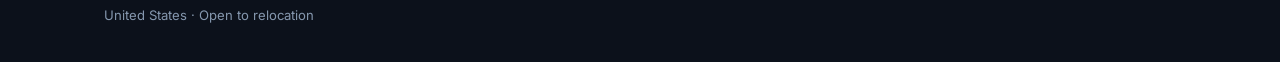
==== commit 9cfab722: "Refine content, accuracy and polish without redesigning - Hero: "I engineer web experiences that per" ====
--- a/index.html
+++ b/index.html
@@ -5,7 +5,7 @@
 <meta name="viewport" content="width=device-width, initial-scale=1, viewport-fit=cover" />
 <script>document.documentElement.className="js";</script>
 <title>Rakesh Reddy Yeduru | Frontend Engineer &amp; Website Operations Manager</title>
-<meta name="description" content="Frontend engineer and website operations manager. Five years across Unity, the University of Dayton and LTIMindtree: React and Next.js front ends, enterprise CMS, technical SEO, performance and production releases." />
+<meta name="description" content="Frontend engineer specializing in React, Next.js and TypeScript and in enterprise website operations: CMS platforms, accessibility, performance, technical SEO and production delivery at Unity Technologies, the University of Dayton and LTIMindtree." />
 <link rel="canonical" href="https://rakesh0710.github.io/Rakesh_Portfolio/" />
 <meta name="theme-color" content="#0c111b" />
 <link rel="icon" href="data:image/svg+xml,<svg xmlns='http://www.w3.org/2000/svg' viewBox='0 0 64 64'><rect width='64' height='64' rx='15' fill='%2377c8ff'/><text x='32' y='43' font-family='Helvetica,Arial,sans-serif' font-size='28' font-weight='bold' fill='%230c111b' text-anchor='middle'>RY</text></svg>" />
@@ -15,7 +15,7 @@
 <meta property="og:site_name" content="Rakesh Reddy Yeduru" />
 <meta property="og:url" content="https://rakesh0710.github.io/Rakesh_Portfolio/" />
 <meta property="og:title" content="Rakesh Reddy Yeduru | Frontend Engineer &amp; Website Operations Manager" />
-<meta property="og:description" content="I build digital experiences that work beautifully. Five years across Unity, the University of Dayton and LTIMindtree." />
+<meta property="og:description" content="I engineer web experiences that perform, and keep them running. Frontend engineering and website operations at Unity Technologies, the University of Dayton and LTIMindtree." />
 <meta property="og:image" content="https://rakesh0710.github.io/Rakesh_Portfolio/og.png" />
 <meta property="og:image:width" content="1200" />
 <meta property="og:image:height" content="630" />
@@ -97,21 +97,23 @@
       <h1 class="hero__h1">
         <span class="hero__name" data-lift="2">Rakesh Reddy Yeduru</span>
         <span class="hero__line">
-          <span class="hl" style="--h:0"><span>I build digital</span></span>
+          <span class="hl" style="--h:0"><span>I engineer web</span></span>
           <span class="hl" style="--h:1"><span>experiences that</span></span>
-          <span class="hl" style="--h:2"><span><em>work beautifully.</em></span></span>
+          <span class="hl" style="--h:2"><span>perform, and</span></span>
+          <span class="hl" style="--h:3"><span><em>keep them running.</em></span></span>
         </span>
       </h1>
 
       <p class="hero__lede" data-lift="4">
-        Frontend engineering, thoughtful interfaces and scalable digital platforms, from concept and
-        development to launch and optimization. Five years across <b>Unity</b>, the
-        <b>University of Dayton</b> and <b>LTIMindtree</b>.
+        Frontend engineer specializing in React, Next.js and TypeScript, and in enterprise website
+        operations. My work spans customer-facing experiences, CMS platforms, accessibility, performance,
+        technical SEO and production delivery at <b>Unity Technologies</b>, the <b>University of Dayton</b>
+        and <b>LTIMindtree</b>.
       </p>
 
       <div class="hero__acts" data-lift="5">
-        <a class="btn btn--primary" href="#work">Explore my work<svg class="i" aria-hidden="true"><use href="#i-arrow"/></svg></a>
-        <a class="btn btn--ghost" href="#contact">Get in touch</a>
+        <a class="btn btn--primary" href="#experience">Explore experience<svg class="i" aria-hidden="true"><use href="#i-arrow"/></svg></a>
+        <a class="btn btn--ghost" href="#work">View selected work</a>
         <span class="social">
           <a href="https://www.linkedin.com/in/rakeshyeduru/" target="_blank" rel="noopener" aria-label="LinkedIn profile (opens in a new tab)"><svg class="i" aria-hidden="true"><use href="#i-linkedin"/></svg></a>
         </span>
@@ -170,7 +172,7 @@
   <div class="shell">
     <div class="head rv">
       <p class="eyebrow"><b>01</b> Experience</p>
-      <h2 id="exp-h">Five years.<br>Three organisations.</h2>
+      <h2 id="exp-h">Five years.<br>Three organizations.</h2>
     </div>
 
     <ol class="tl">
@@ -183,7 +185,7 @@
               <p class="job__titles"><b>Frontend Web Engineer</b><span>Web Operations Specialist</span></p>
             </div>
           </div>
-          <p class="job__sum">Frontend engineer on customer-facing properties at a global game-technology company, owning the CMS publishing, QA, redirects, analytics, SEO and releases behind them.</p>
+          <p class="job__sum">Frontend engineer on customer-facing web properties at a global game-technology company, also working across the CMS publishing, QA, redirects, analytics, SEO and releases behind them.</p>
           <ul class="job__hl">
             <li><b>Built responsive experiences</b> in React, Next.js and TypeScript, on shared design-system patterns.</li>
             <li><b>Shipped updates and campaign launches</b> using Sanity CMS and component-based publishing.</li>
@@ -191,7 +193,7 @@
           </ul>
           <div class="chips"><span class="chip">Sanity CMS</span><span class="chip">Next.js</span><span class="chip">React</span><span class="chip">TypeScript</span><span class="chip">GA4</span><span class="chip">Amplitude</span><span class="chip">Storybook</span><span class="chip">Core Web Vitals</span></div>
           <div class="job__links">
-            <a class="link" href="work/unity.html">Case study<svg class="i" aria-hidden="true"><use href="#i-arrow"/></svg></a>
+            <a class="link" href="work/unity.html">Read the Unity case study<svg class="i" aria-hidden="true"><use href="#i-arrow"/></svg></a>
             <a class="link" href="https://unity.com/made-with-unity" target="_blank" rel="noopener">Made with Unity<svg class="i" aria-hidden="true"><use href="#i-ext"/></svg><span class="vh"> (opens in a new tab)</span></a>
           </div>
           <details class="more">
@@ -202,7 +204,7 @@
               <li><b>Managed redirects and URL changes</b> across migrations, campaign launches, content restructuring and production updates.</li>
               <li><b>Applied technical SEO</b> across crawlability, indexing, metadata, internal linking, structured content and site architecture.</li>
               <li><b>Supported AEO/GEO and AI discoverability</b> through semantic structure, crawl accessibility and machine-readable content.</li>
-              <li><b>Monitored Core Web Vitals</b>, page speed, accessibility, responsive behaviour and cross-browser reliability.</li>
+              <li><b>Monitored Core Web Vitals</b>, page speed, accessibility, responsive behavior and cross-browser reliability.</li>
               <li><b>Troubleshot production</b> across DNS, HTTPS, SSL certificates, redirects, caching and web-delivery dependencies.</li>
               <li><b>Validated components in Storybook and Chromatic</b>, and documented workflows and QA results in Jira and Confluence.</li>
             </ul>
@@ -227,7 +229,7 @@
           </ul>
           <div class="chips"><span class="chip">HTML5</span><span class="chip">CSS3</span><span class="chip">JavaScript</span><span class="chip">Python</span><span class="chip">SQL</span><span class="chip">GA4</span><span class="chip">Search Console</span><span class="chip">Accessibility</span></div>
           <div class="job__links">
-            <a class="link" href="work/university-of-dayton.html">Case study<svg class="i" aria-hidden="true"><use href="#i-arrow"/></svg></a>
+            <a class="link" href="work/university-of-dayton.html">Read the Dayton case study<svg class="i" aria-hidden="true"><use href="#i-arrow"/></svg></a>
             <a class="link" href="https://udayton.edu/magazine/2025/09/big-time.php" target="_blank" rel="noopener">UD Magazine<svg class="i" aria-hidden="true"><use href="#i-ext"/></svg><span class="vh"> (opens in a new tab)</span></a>
           </div>
           <details class="more">
@@ -254,7 +256,7 @@
               <p class="job__titles"><b>Frontend Developer</b><span>Digital Communications &amp; Web Strategy Lead</span></p>
             </div>
           </div>
-          <p class="job__sum">Frontend and web application development for a global technology and consulting firm. This is where the stack got wide: React and Next.js across seven CMS platforms, microfrontends, and CDN and infrastructure ownership.</p>
+          <p class="job__sum">Frontend and web application development for a global technology and consulting firm. This is where my stack got wide: React and Next.js on WordPress, Drupal, Sitecore, AEM and Contentful, microfrontend architecture, and Cloudflare CDN and infrastructure work.</p>
           <ul class="job__hl">
             <li><b>Built responsive applications</b> in React, Next.js, TypeScript and JavaScript, with reusable component libraries.</li>
             <li><b>Worked in microfrontend architecture</b> supporting modular apps and independent feature delivery.</li>
@@ -575,7 +577,7 @@
         <div class="ed__copy rv">
           <p class="proj__meta"><span class="proj__n">03</span><span>Enterprise web</span><span>Team build</span></p>
           <h3 id="p-unity">Unity Technologies</h3>
-          <p class="feat__lede">Customer-facing web properties for a global game-technology company. I worked on Next.js front ends, component-based publishing in Sanity, redirects, analytics and release QA.</p>
+          <p class="feat__lede">Customer-facing web properties for a global game-technology company. I worked on Next.js frontends, component-based publishing in Sanity, redirects, analytics and release QA.</p>
           <div class="chips"><span class="chip">Next.js</span><span class="chip">Sanity CMS</span><span class="chip">Storybook</span><span class="chip">GA4</span></div>
           <p class="proof"><b>100+ pages audited</b> for CTA consistency, linking, navigation and usability.</p>
           <div class="ed__acts">
@@ -614,7 +616,7 @@
           </div>
           <div>
             <p class="feat__lede">Institutional websites and UD Magazine features. I built responsive pages and CMS templates, and ran the accessibility, SEO and analytics work behind each launch.</p>
-            <p class="proof"><b>175+ digital initiatives</b> delivered across institutional websites.</p>
+            <p class="proof"><b>175+ digital initiatives managed</b> across institutional websites.</p>
             <div class="ed__acts">
               <a class="link" href="work/university-of-dayton.html">Read the case study<svg class="i" aria-hidden="true"><use href="#i-arrow"/></svg></a>
               <a class="link" href="https://udayton.edu/magazine/2025/09/htike-global-goals.php" target="_blank" rel="noopener">Read the feature<svg class="i" aria-hidden="true"><use href="#i-ext"/></svg><span class="vh"> (opens in a new tab)</span></a>
@@ -636,7 +638,7 @@
       <h2 id="xpl-h">Three disciplines.<br>One job.</h2>
       <p class="head__note">
         Most roles want one of these. My work has needed all three. Pick one to see the capabilities,
-        the projects that prove them, and what my résumé says about each.
+        the projects that show them, and where I've applied them at work.
       </p>
     </div>
 
@@ -654,12 +656,12 @@
         <div>
           <div class="xpl__lead">
             <h3>Frontend and full-stack engineering</h3>
-            <p>Responsive front ends in React, Next.js and TypeScript, wired to headless CMS content and APIs, with the Node.js, Java and SQL work behind them.</p>
+            <p>Responsive frontends in React, Next.js and TypeScript, wired to headless CMS content and APIs, with the Node.js, Java and SQL work behind them.</p>
           </div>
           <ul class="caps">
-            <li class="cap"><span class="cap__i"><svg class="i" aria-hidden="true"><use href="#i-react"/></svg></span><div class="cap__t"><b>React and Next.js</b><span>Component-based front ends, with server-side rendering for SEO and speed.</span></div></li>
+            <li class="cap"><span class="cap__i"><svg class="i" aria-hidden="true"><use href="#i-react"/></svg></span><div class="cap__t"><b>React and Next.js</b><span>Component-based frontends, with server-side rendering for SEO and speed.</span></div></li>
             <li class="cap"><span class="cap__i"><svg class="i" aria-hidden="true"><use href="#i-typescript"/></svg></span><div class="cap__t"><b>TypeScript</b><span>Typed application code, from enterprise sites to a 216-test product.</span></div></li>
-            <li class="cap"><span class="cap__i"><svg class="i" aria-hidden="true"><use href="#i-plug"/></svg></span><div class="cap__t"><b>APIs and data</b><span>GraphQL, REST, Node.js, MySQL and the pipelines that feed a front end.</span></div></li>
+            <li class="cap"><span class="cap__i"><svg class="i" aria-hidden="true"><use href="#i-plug"/></svg></span><div class="cap__t"><b>APIs and data</b><span>GraphQL, REST, Node.js, MySQL and the pipelines that feed a frontend.</span></div></li>
             <li class="cap"><span class="cap__i"><svg class="i" aria-hidden="true"><use href="#i-modules"/></svg></span><div class="cap__t"><b>Microfrontends</b><span>Modular apps with independent feature delivery.</span></div></li>
             <li class="cap"><span class="cap__i"><svg class="i" aria-hidden="true"><use href="#i-chart"/></svg></span><div class="cap__t"><b>Data visualization</b><span>A 60fps canvas replay, driven by one fractional cursor.</span></div></li>
             <li class="cap"><span class="cap__i"><svg class="i" aria-hidden="true"><use href="#i-loop"/></svg></span><div class="cap__t"><b>Testing and CI/CD</b><span>Vitest, Playwright, GitHub Actions, Jenkins and Docker.</span></div></li>
@@ -674,7 +676,7 @@
             </div>
           </div>
           <div>
-            <p class="side-k">From my résumé</p>
+            <p class="side-k">Where I've applied this</p>
             <div class="evd">
               <blockquote>Built responsive experiences in React, Next.js, TypeScript, JavaScript, HTML and CSS, on shared design-system patterns.<cite>Unity Technologies</cite></blockquote>
               <blockquote>Integrated GraphQL and REST APIs for dynamic content, application functionality and backend services.<cite>LTIMindtree</cite></blockquote>
@@ -708,7 +710,7 @@
             </div>
           </div>
           <div>
-            <p class="side-k">From my résumé</p>
+            <p class="side-k">Where I've applied this</p>
             <div class="evd">
               <blockquote>Audited 100+ pages for CTA consistency, linking, navigation, usability and implementation quality.<cite>Unity Technologies</cite></blockquote>
               <blockquote>Applied Core Web Vitals, accessibility and page-performance best practice before every launch.<cite>University of Dayton</cite></blockquote>
@@ -742,7 +744,7 @@
             </div>
           </div>
           <div>
-            <p class="side-k">From my résumé</p>
+            <p class="side-k">Where I've applied this</p>
             <div class="evd">
               <blockquote>Managed redirects and URL changes across migrations, campaign launches, content restructuring and production updates.<cite>Unity Technologies</cite></blockquote>
               <blockquote>Configured Cloudflare CDN for caching strategies, DNS configuration and global delivery performance.<cite>LTIMindtree</cite></blockquote>
@@ -800,7 +802,7 @@
         <ul>
           <li class="tool"><svg class="i" aria-hidden="true"><use href="#i-gauge"/></svg>Core Web Vitals</li>
           <li class="tool"><svg class="i" aria-hidden="true"><use href="#i-bolt"/></svg>Page speed</li>
-          <li class="tool"><svg class="i" aria-hidden="true"><use href="#i-globe"/></svg>CDN optimisation</li>
+          <li class="tool"><svg class="i" aria-hidden="true"><use href="#i-globe"/></svg>CDN optimization</li>
           <li class="tool"><svg class="i" aria-hidden="true"><use href="#i-devices"/></svg>Responsive performance</li>
           <li class="tool"><svg class="i" aria-hidden="true"><use href="#i-window"/></svg>Cross-browser testing</li>
         </ul>
@@ -911,18 +913,17 @@
     <div class="head rv">
       <p class="eyebrow"><b>04</b> Impact</p>
       <h2 id="imp-h">Evidence,<br>not adjectives.</h2>
-      <p class="head__note">Every figure here comes from my résumé or from a measured project build. Nothing is rounded up.</p>
-    </div>
-
-    <div class="impact rv">
-      <div class="imp"><span class="imp__v">5<small>+</small></span><p>years managing and building enterprise websites across three organisations.</p><cite>Unity · University of Dayton · LTIMindtree</cite></div>
-      <div class="imp"><span class="imp__v">175<small>+</small></span><p>digital initiatives delivered across institutional websites, from build through QA and release.</p><cite>University of Dayton</cite></div>
+      <p class="head__note">Work figures come from my roles at Unity, the University of Dayton and LTIMindtree. Engineering figures are measured from my NFL Season Hub build.</p>
+    </div>
+
+    <h3 class="impact__k rv">Professional work</h3>
+    <div class="impact impact--work rv">
+      <div class="imp"><span class="imp__v">5<small>+</small></span><p>years building and managing enterprise websites across three organizations.</p><cite>Unity · University of Dayton · LTIMindtree</cite></div>
+      <div class="imp"><span class="imp__v">175<small>+</small></span><p>digital initiatives managed across institutional websites, through development, QA and release.</p><cite>University of Dayton</cite></div>
       <div class="imp"><span class="imp__v">100<small>+</small></span><p>pages audited for CTA consistency, linking, navigation and usability.</p><cite>Unity Technologies</cite></div>
-      <div class="imp"><span class="imp__v">7</span><p>enterprise CMS platforms published on, from Sanity and AEM to Sitecore and Drupal.</p><cite>Across all three roles</cite></div>
-      <div class="imp"><span class="imp__v">273,325</span><p>plays parsed into 1,727 typed, validated JSON files, served with no backend.</p><cite>NFL Season Hub</cite></div>
-      <div class="imp"><span class="imp__v">0</span><p>dropped frames across 239 measured during playback of the longest game in the dataset.</p><cite>NFL Season Hub</cite></div>
+      <div class="imp"><span class="imp__v">7</span><p>CMS platforms worked on, from Sanity and AEM to Sitecore and Drupal.</p><cite>Across my roles</cite></div>
       <div class="imp imp--wide">
-        <h3>What I've owned in production</h3>
+        <h4>What I've handled in production</h4>
         <ul>
           <li>DNS, HTTPS and SSL</li>
           <li>Redirects through migrations</li>
@@ -933,6 +934,12 @@
           <li>CMS governance</li>
         </ul>
       </div>
+    </div>
+
+    <h3 class="impact__k rv">Independent project engineering</h3>
+    <div class="impact impact--proj rv">
+      <div class="imp"><span class="imp__v">273,325</span><p>plays parsed into 1,727 typed, validated JSON files, served with no backend.</p><cite>NFL Season Hub · data pipeline</cite></div>
+      <div class="imp"><span class="imp__v">0<small> / 239</small></span><p>dropped frames measured during playback of the longest game in the dataset.</p><cite>NFL Season Hub · rendering</cite></div>
     </div>
   </div>
 </section>
@@ -946,17 +953,26 @@
       <h2 class="about__h rv" id="about-h">I work at the intersection of <em>engineering, experience and operations.</em></h2>
       <div class="about__copy rv">
         <p>
-          Most of my career has been spent on both sides of a launch. I've built the React and Next.js
-          components, published the content in the CMS, run the QA, and been on the DNS and SSL call
-          when a production site broke.
+          The problems I like most sit between an interface and the platform under it. A slow page, a
+          redirect that broke during a migration, a component that falls apart with real CMS content:
+          these are rarely only a frontend problem or only an operations problem, and I'm most useful
+          when I can follow them across both.
         </p>
         <p>
-          That range is the point. When I build an interface I know what it will cost the platform to
-          run, and when I run a platform I know what the people using it need from the interface.
+          That's why I care about keeping a site healthy as much as building it. I've built the React and
+          Next.js components, published the content in the CMS, run the QA, and worked through DNS and
+          SSL issues when a production site broke. Knowing what happens after launch changes the
+          decisions I make before it.
         </p>
         <p>
-          Five years across <b>Unity</b>, the <b>University of Dayton</b> and <b>LTIMindtree</b>, and a
-          <b>Master of Science in Computer Science</b> from the University of Dayton.
+          Most of that work has been shared with marketing, communications, design, content and IT
+          teams. I try to make my part easy to review: components checked in Storybook, changes tested
+          before release, and decisions written down in Jira and Confluence.
+        </p>
+        <p>
+          I'm looking for frontend engineering and website operations work on production sites. Five
+          years across <b>Unity Technologies</b>, the <b>University of Dayton</b> and <b>LTIMindtree</b>,
+          and a <b>Master of Science in Computer Science</b> from the University of Dayton.
         </p>
       </div>
     </div>
@@ -967,7 +983,7 @@
         <h3>How products get built</h3>
         <ul>
           <li>How complex products are planned, scoped and broken into releases</li>
-          <li>How front-end architecture stays maintainable: components, microfrontends, SSR</li>
+          <li>How frontend architecture stays maintainable: components, microfrontends, SSR</li>
           <li>How API and data integrations decide what an interface can promise</li>
         </ul>
       </div>
@@ -999,14 +1015,15 @@
   <div class="hero__glow" aria-hidden="true"></div>
   <div class="shell">
     <p class="eyebrow rv"><b>06</b> Contact</p>
-    <h2 class="contact__h rv" id="contact-h">Have something ambitious in mind?</h2>
+    <h2 class="contact__h rv" id="contact-h">Let's talk about your next web project.</h2>
     <p class="contact__lede rv">
-      Whether it's building an interface, improving a platform or solving a complex digital challenge,
-      I'd love to connect.
+      I'm interested in opportunities involving frontend engineering, enterprise web platforms and
+      digital experience. If my experience fits what your team is building, I'd be glad to connect.
     </p>
+    <p class="badge contact__badge rv"><i aria-hidden="true"></i>Open to Frontend &amp; Website Operations roles</p>
     <a class="mail rv" href="mailto:rakeshreddy202000@gmail.com"><svg class="i" aria-hidden="true"><use href="#i-mail"/></svg>rakeshreddy202000@gmail.com</a>
     <div class="reach rv">
-      <a href="https://www.linkedin.com/in/rakeshyeduru/" target="_blank" rel="noopener"><svg class="i" aria-hidden="true"><use href="#i-linkedin"/></svg>LinkedIn<span class="vh"> (opens in a new tab)</span></a>
+      <a class="reach__primary" href="https://www.linkedin.com/in/rakeshyeduru/" target="_blank" rel="noopener"><svg class="i" aria-hidden="true"><use href="#i-linkedin"/></svg>Connect on LinkedIn<span class="vh"> (opens in a new tab)</span></a>
       <a href="tel:+19408438351"><svg class="i" aria-hidden="true"><use href="#i-phone"/></svg>+1 (940) 843-8351</a>
       <a href="tel:+19373138059"><svg class="i" aria-hidden="true"><use href="#i-phone"/></svg>+1 (937) 313-8059</a>
     </div>
--- a/styles.css
+++ b/styles.css
@@ -277,7 +277,8 @@
    Reading order: titles, name, statement, lede, actions, status.
    The statement is the dominant element; it is sized from its own
    column (cqi) so "experiences that" always fits on one line on
-   desktop, whatever the viewport does. */
+   desktop, whatever the viewport does. The longest line is
+   "keep them running." (18 characters); re-measure if it changes. */
 .hero{
   position:relative; isolation:isolate; overflow:hidden;
   min-height:100svh;
@@ -352,11 +353,12 @@
 .hero__line{
   display:block;
   font-size:clamp(2.35rem,5vw,4.75rem);
-  font-size:clamp(2.35rem,10.4cqi,5.25rem);
+  font-size:clamp(2.3rem,9.4cqi,4.9rem);
   font-weight:600; letter-spacing:-.045em; line-height:1.0;
   color:var(--text);
 }
 /* each line slides up out of its own mask */
+@media (max-width:359px){ .hero__line{ font-size:1.8rem; } }
 .hl{ display:block; overflow:hidden; padding-bottom:.1em; margin-bottom:-.1em; }
 .hl > span{
   display:inline-block; transform:translateY(108%);
@@ -950,14 +952,14 @@
 
 
 /* ═══ 10 · IMPACT ═══════════════════════════════════════════════ */
-.impact{ display:grid; grid-template-columns:repeat(3,1fr); gap:1px; background:rgba(12,17,27,.12); border:1px solid rgba(12,17,27,.12); border-radius:var(--r-lg); overflow:hidden; }
+.impact{ display:grid; grid-template-columns:repeat(3,minmax(0,1fr)); gap:1px; background:rgba(12,17,27,.12); border:1px solid rgba(12,17,27,.12); border-radius:var(--r-lg); overflow:hidden; }
 .imp{ background:var(--paper); padding:clamp(24px,3vw,36px); display:flex; flex-direction:column; gap:10px; min-height:220px; }
 .imp__v{ font-family:var(--display); font-size:clamp(2.6rem,5vw,3.8rem); font-weight:600; letter-spacing:-.05em; line-height:.95; font-variant-numeric:tabular-nums; }
 .imp__v small{ font-size:.5em; letter-spacing:-.02em; color:var(--accent-ink); margin-left:2px; }
 .imp p{ color:var(--ink); font-size:.98rem; line-height:1.5; max-width:34ch; }
 .imp cite{ margin-top:auto; padding-top:10px; font-style:normal; font-family:var(--mono); font-size:.68rem; letter-spacing:.08em; text-transform:uppercase; color:var(--ink-2); }
 .imp--wide{ grid-column:span 3; flex-direction:row; flex-wrap:wrap; align-items:center; gap:14px 40px; min-height:0; background:var(--paper-2); }
-.imp--wide h3{ font-size:clamp(1.15rem,2vw,1.4rem); max-width:22ch; }
+.imp--wide h3, .imp--wide h4{ font-size:clamp(1.15rem,2vw,1.4rem); max-width:22ch; }
 .imp--wide ul{ display:flex; flex-wrap:wrap; gap:8px; flex:1; }
 .imp--wide li{ font-size:.86rem; color:var(--ink); background:var(--paper); border:1px solid rgba(12,17,27,.12); padding:8px 13px; border-radius:999px; }
 @media (max-width:900px){
@@ -968,6 +970,26 @@
   .impact{ grid-template-columns:minmax(0,1fr); }
   .imp--wide{ grid-column:auto; }
   .imp{ min-height:0; }
+}
+
+
+
+/* two groups, so professional figures and project engineering
+   measurements are never read as the same kind of number */
+.impact__k{
+  font-family:var(--mono); font-size:.74rem; font-weight:500; letter-spacing:.14em; text-transform:uppercase;
+  color:var(--ink-2); margin:0 0 16px;
+}
+.impact__k ~ .impact__k{ margin-top:clamp(40px,5vw,64px); }
+.impact--work{ grid-template-columns:repeat(4,minmax(0,1fr)); }
+.impact--work .imp--wide{ grid-column:1 / -1; }
+.impact--proj{ grid-template-columns:repeat(2,minmax(0,1fr)); }
+.impact--proj .imp{ min-height:0; }
+@media (max-width:900px){
+  .impact--work{ grid-template-columns:repeat(2,minmax(0,1fr)); }
+}
+@media (max-width:560px){
+  .impact--work, .impact--proj{ grid-template-columns:minmax(0,1fr); }
 }
 
 
@@ -1058,8 +1080,9 @@
 /* ═══ 13 · CONTACT + FOOTER ═════════════════════════════════════ */
 .contact{ position:relative; overflow:hidden; isolation:isolate; text-align:center; }
 .contact .hero__glow{ inset:auto -20% -50% -20%; height:110%; opacity:.9; }
-.contact__h{ font-size:clamp(2.4rem,7vw,5.6rem); letter-spacing:-.045em; line-height:.98; max-width:14ch; margin:0 auto 22px; }
-.contact__lede{ max-width:52ch; margin:0 auto clamp(34px,5vw,48px); color:var(--text-2); font-size:1.08rem; }
+.contact__h{ font-size:clamp(2.3rem,6vw,4.8rem); letter-spacing:-.045em; line-height:1; max-width:15ch; margin:0 auto 22px; }
+.contact__lede{ max-width:56ch; margin:0 auto 22px; color:var(--text-2); font-size:1.08rem; }
+.contact__badge{ display:flex; width:fit-content; margin:0 auto clamp(30px,4.5vw,44px); }
 .mail{
   display:inline-flex; align-items:center; gap:14px; max-width:100%;
   font-family:var(--display); font-size:clamp(1.15rem,3.4vw,2.2rem); font-weight:500; letter-spacing:-.025em;
@@ -1081,6 +1104,9 @@
 }
 .reach a:hover{ border-color:var(--accent); background:var(--surface-2); }
 .reach .i{ width:17px; height:17px; color:var(--text-2); }
+/* LinkedIn is the second route after email, so it gets more weight than the phone numbers */
+.reach .reach__primary{ border-color:var(--line); background:var(--surface-2); font-weight:600; }
+.reach .reach__primary .i{ color:var(--accent); }
 
 .foot{ border-top:1px solid var(--line-2); padding-block:28px 36px; }
 .foot__in{ display:flex; flex-wrap:wrap; justify-content:space-between; gap:10px 24px; font-size:.82rem; color:var(--text-3); }
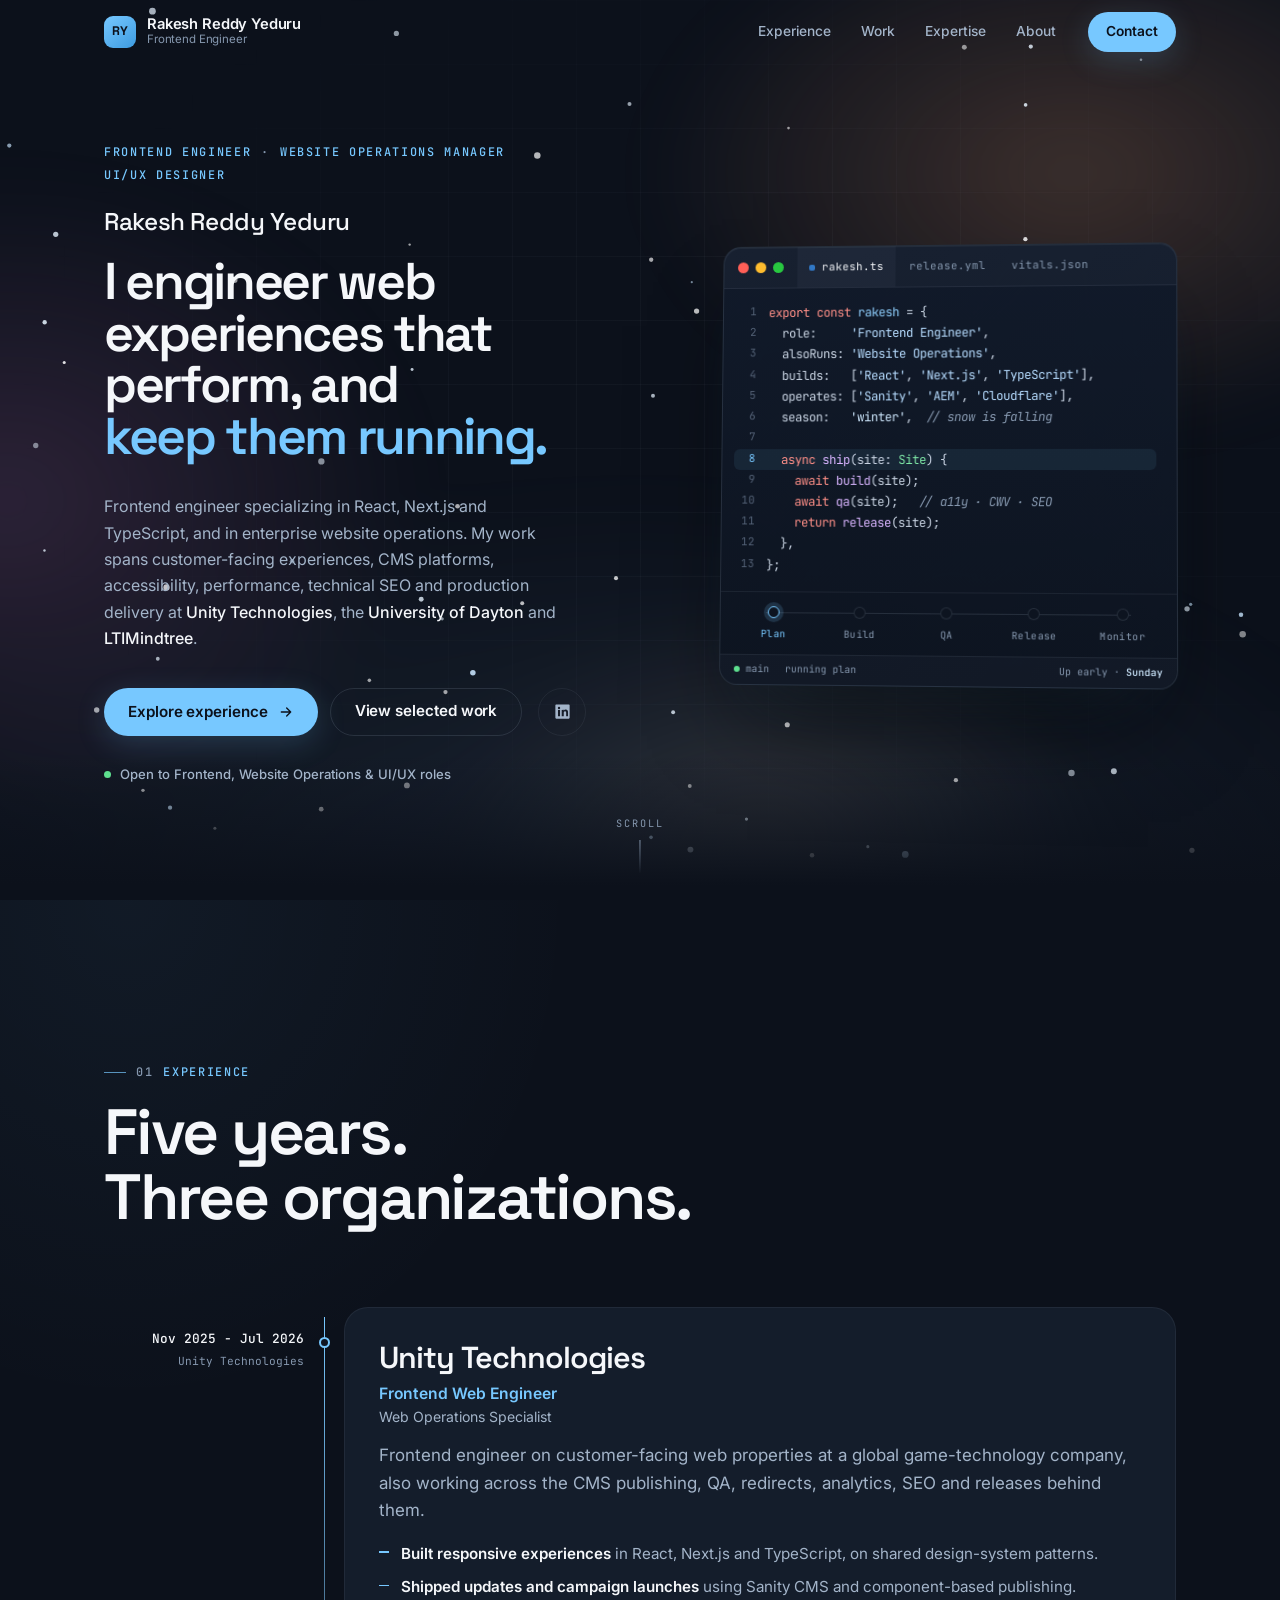
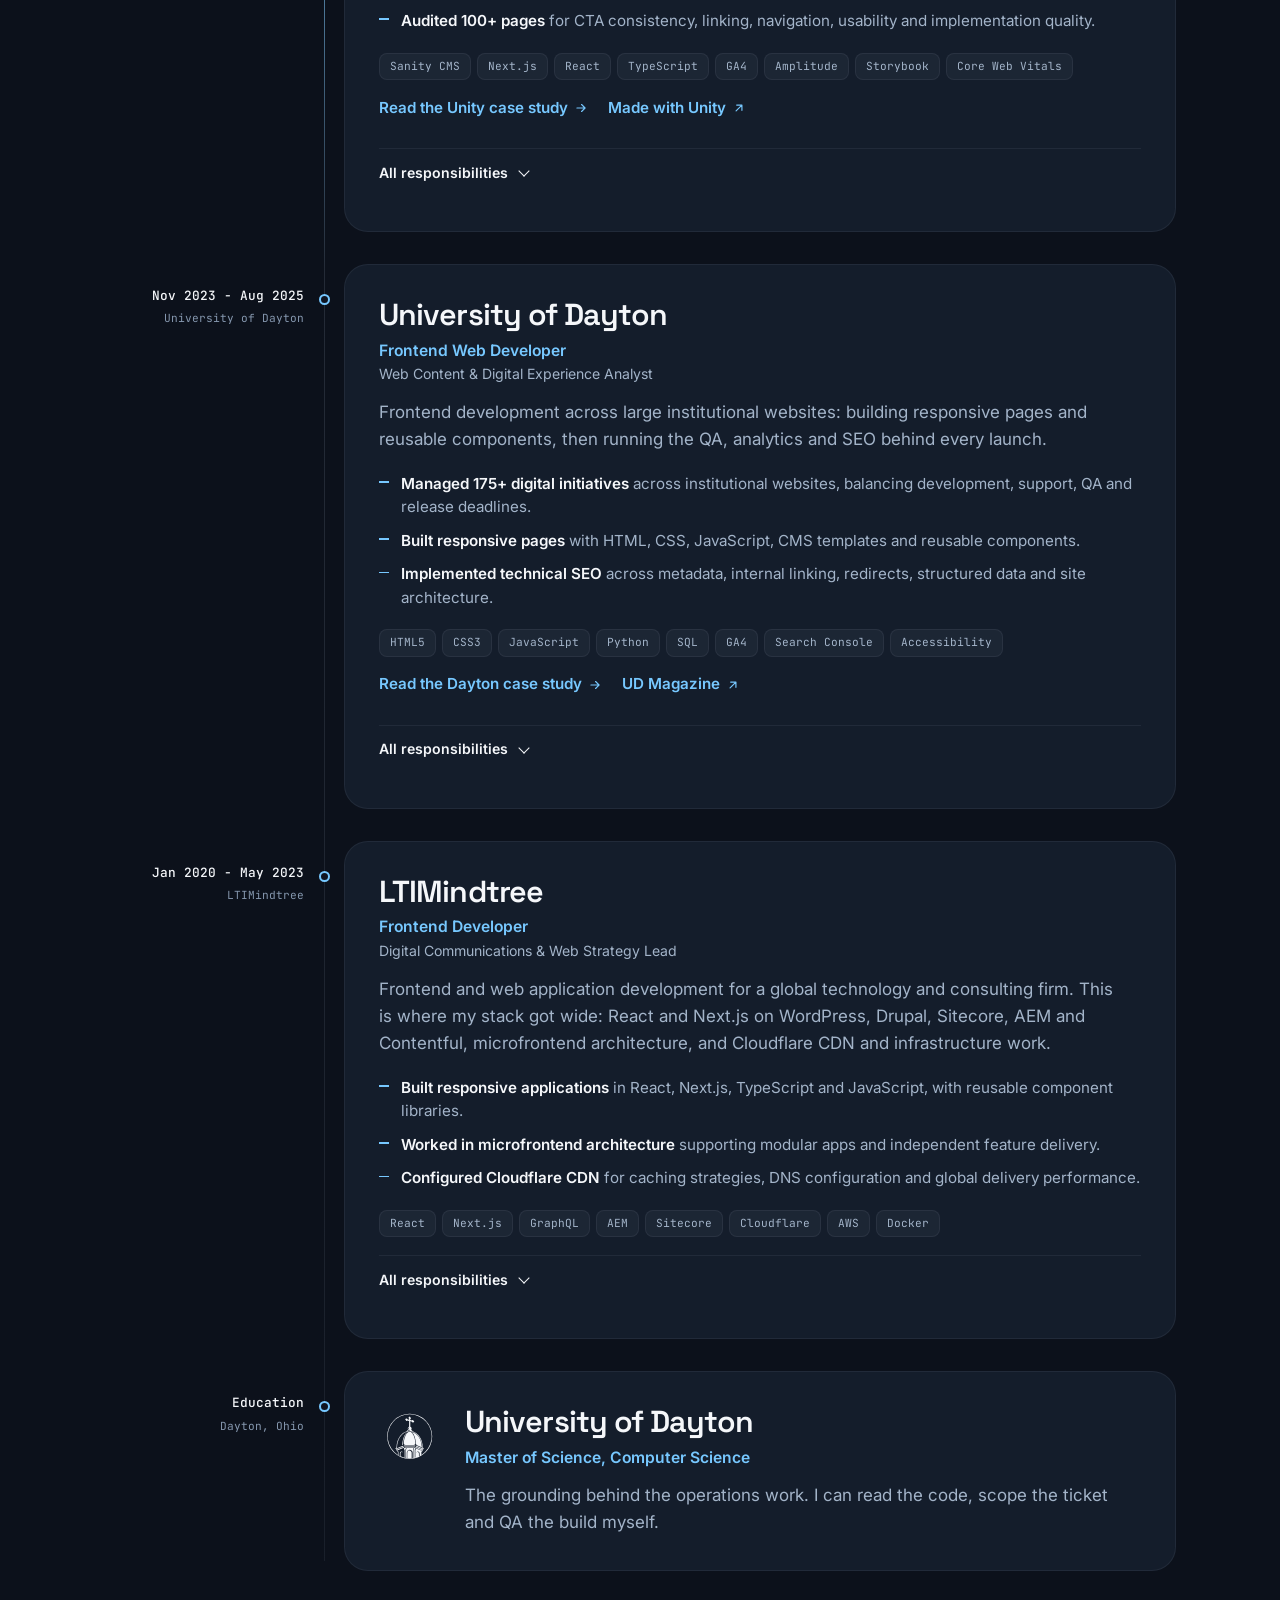
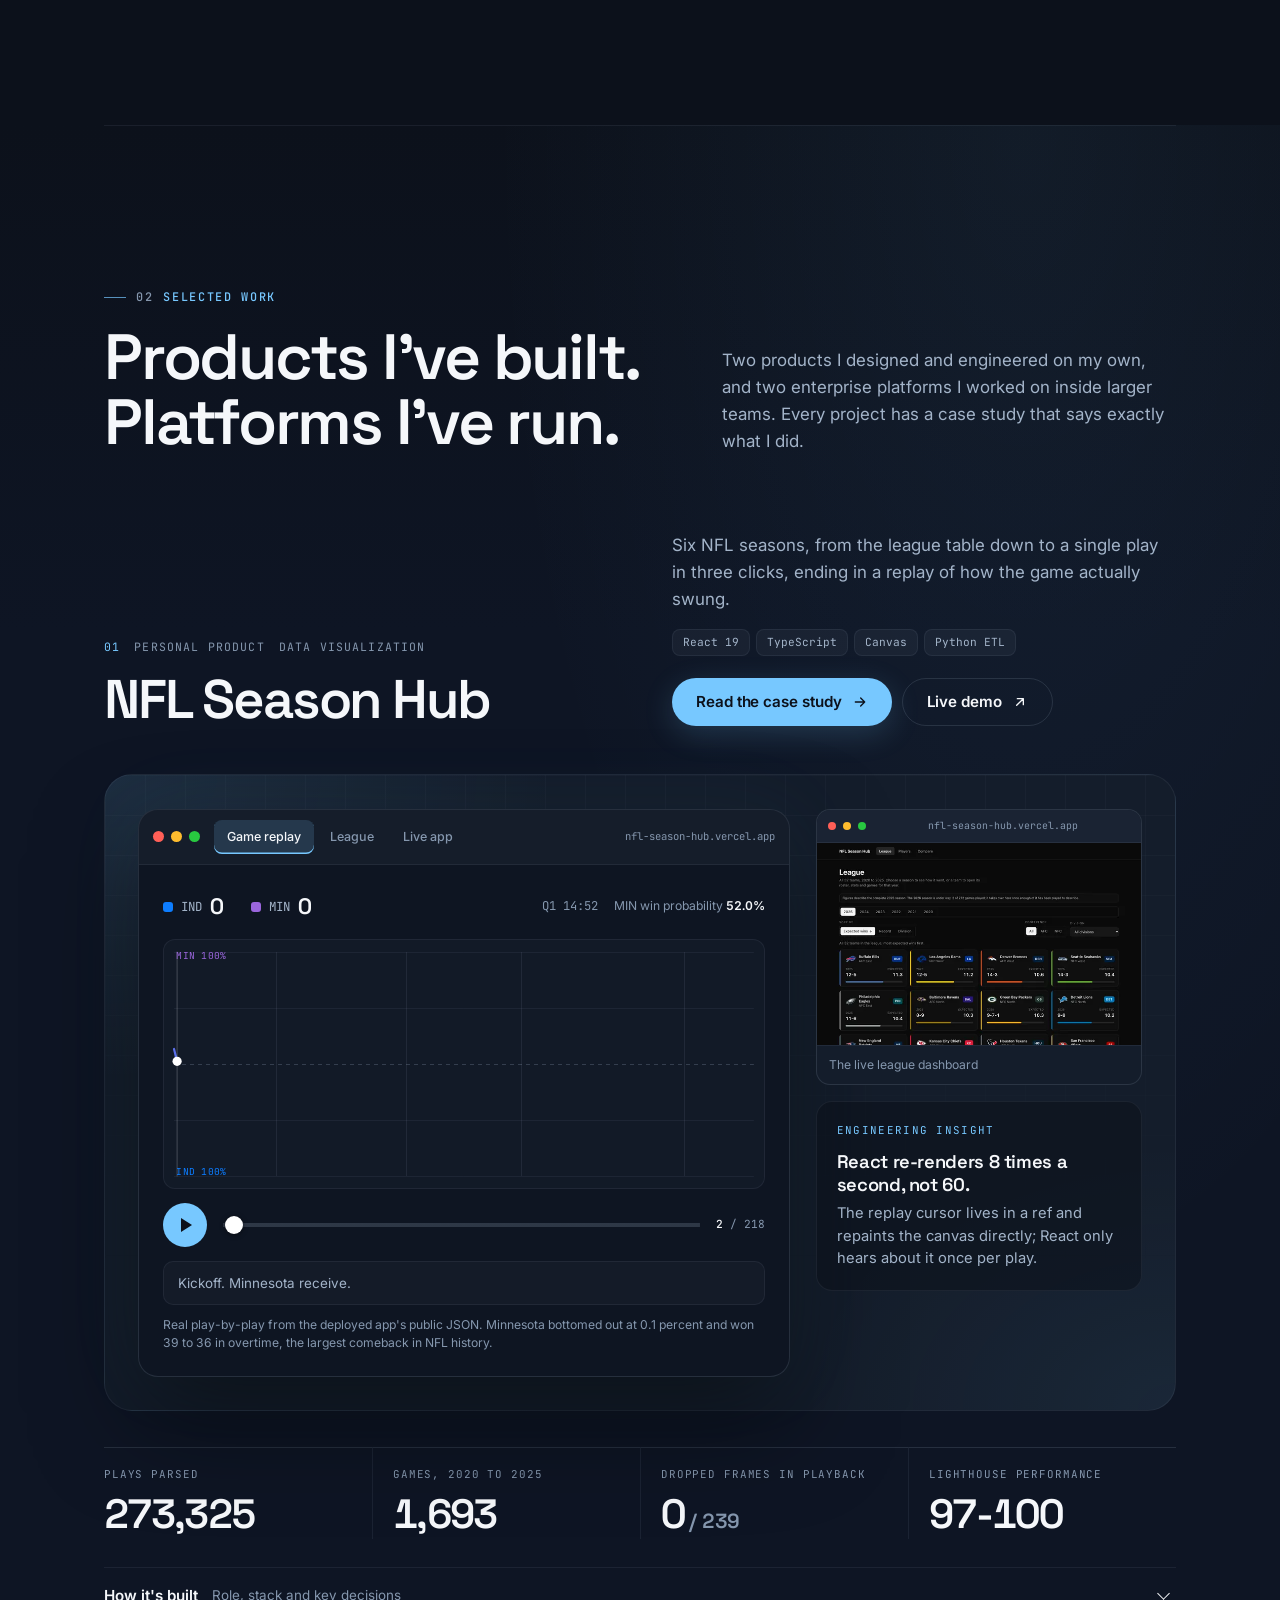
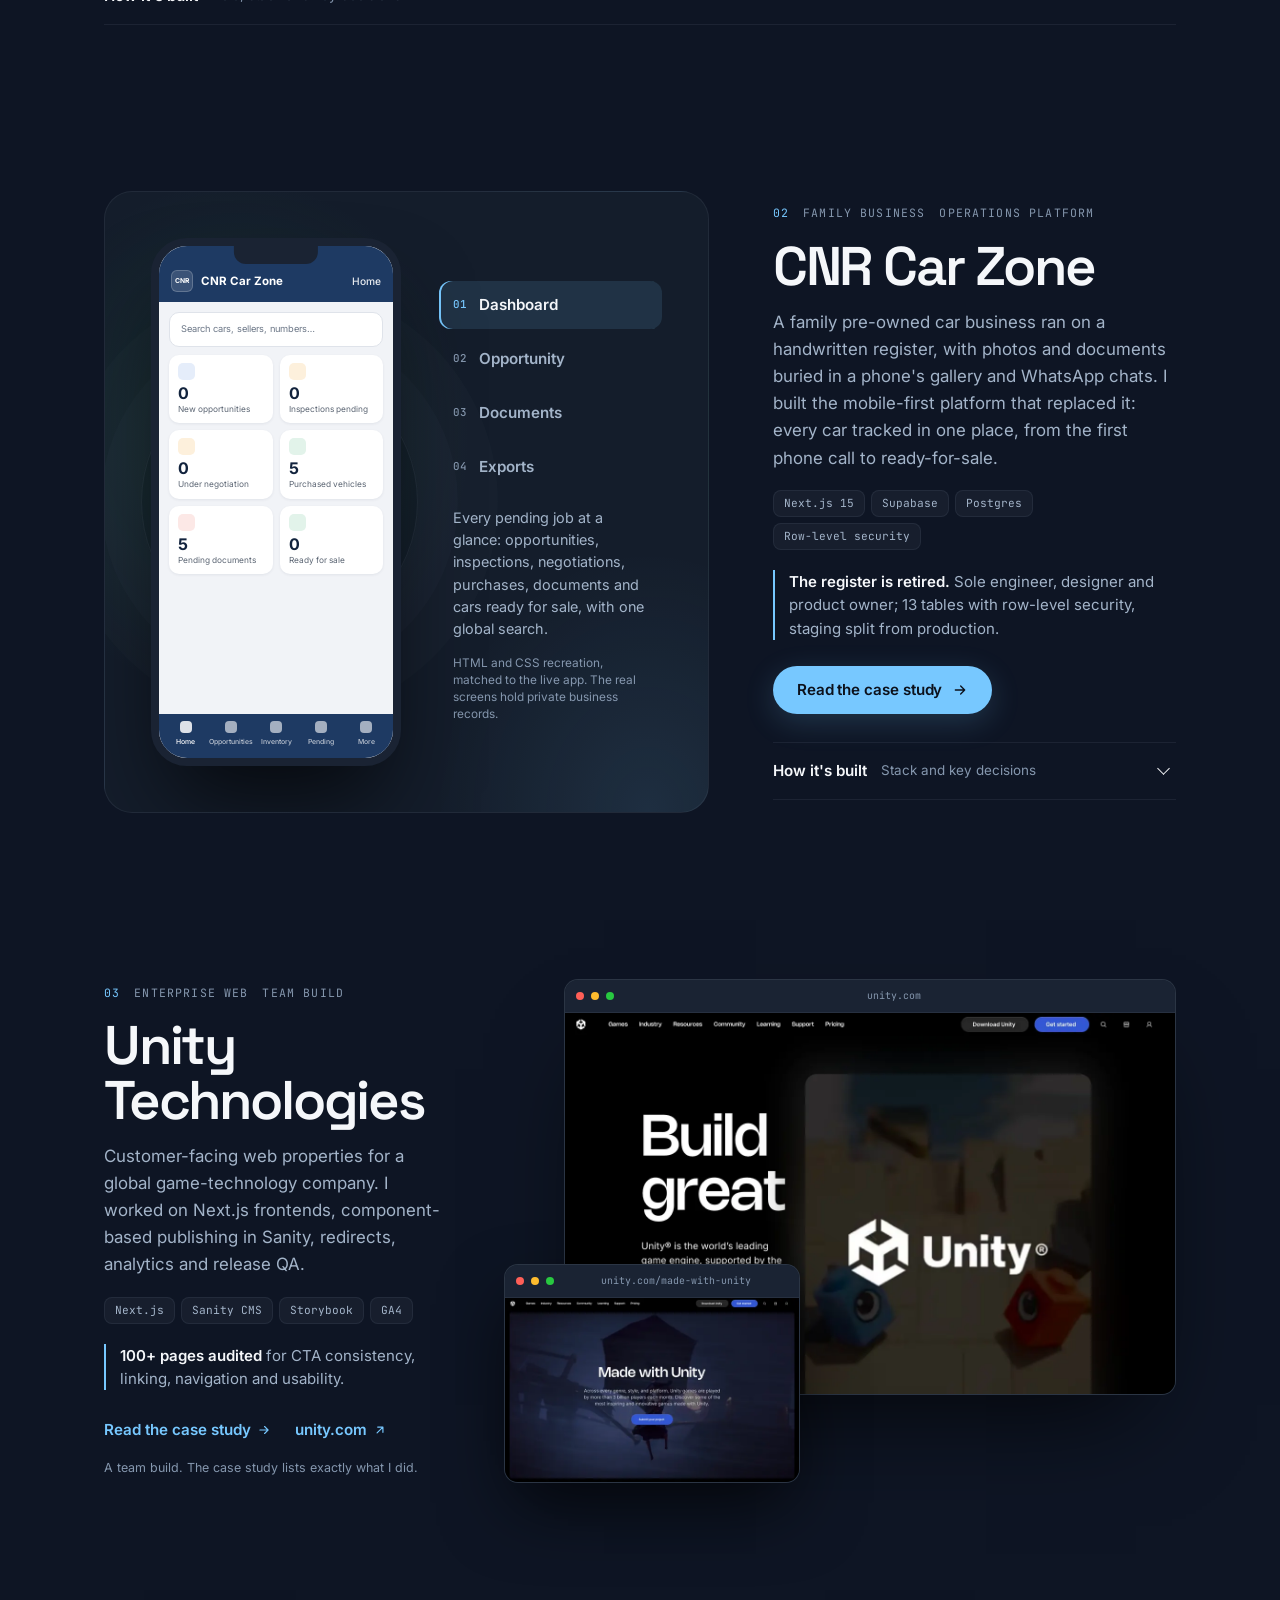
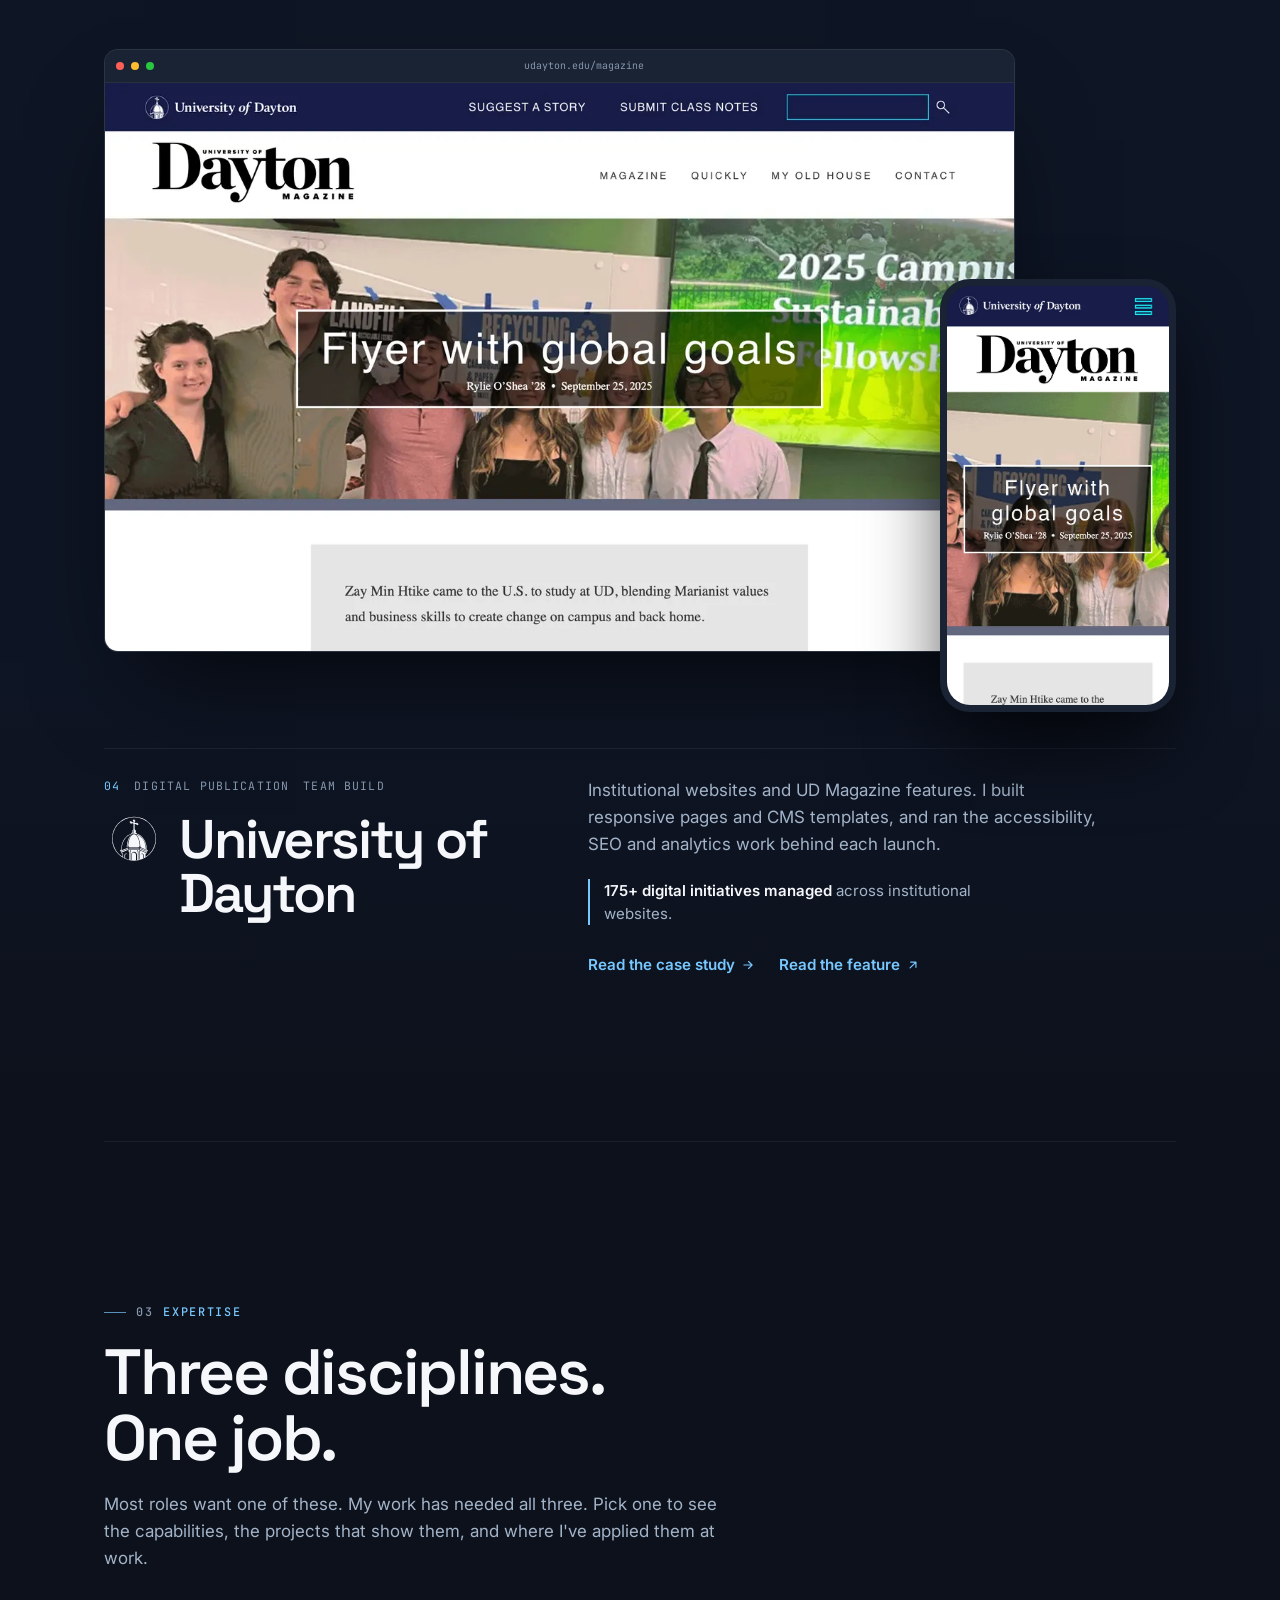
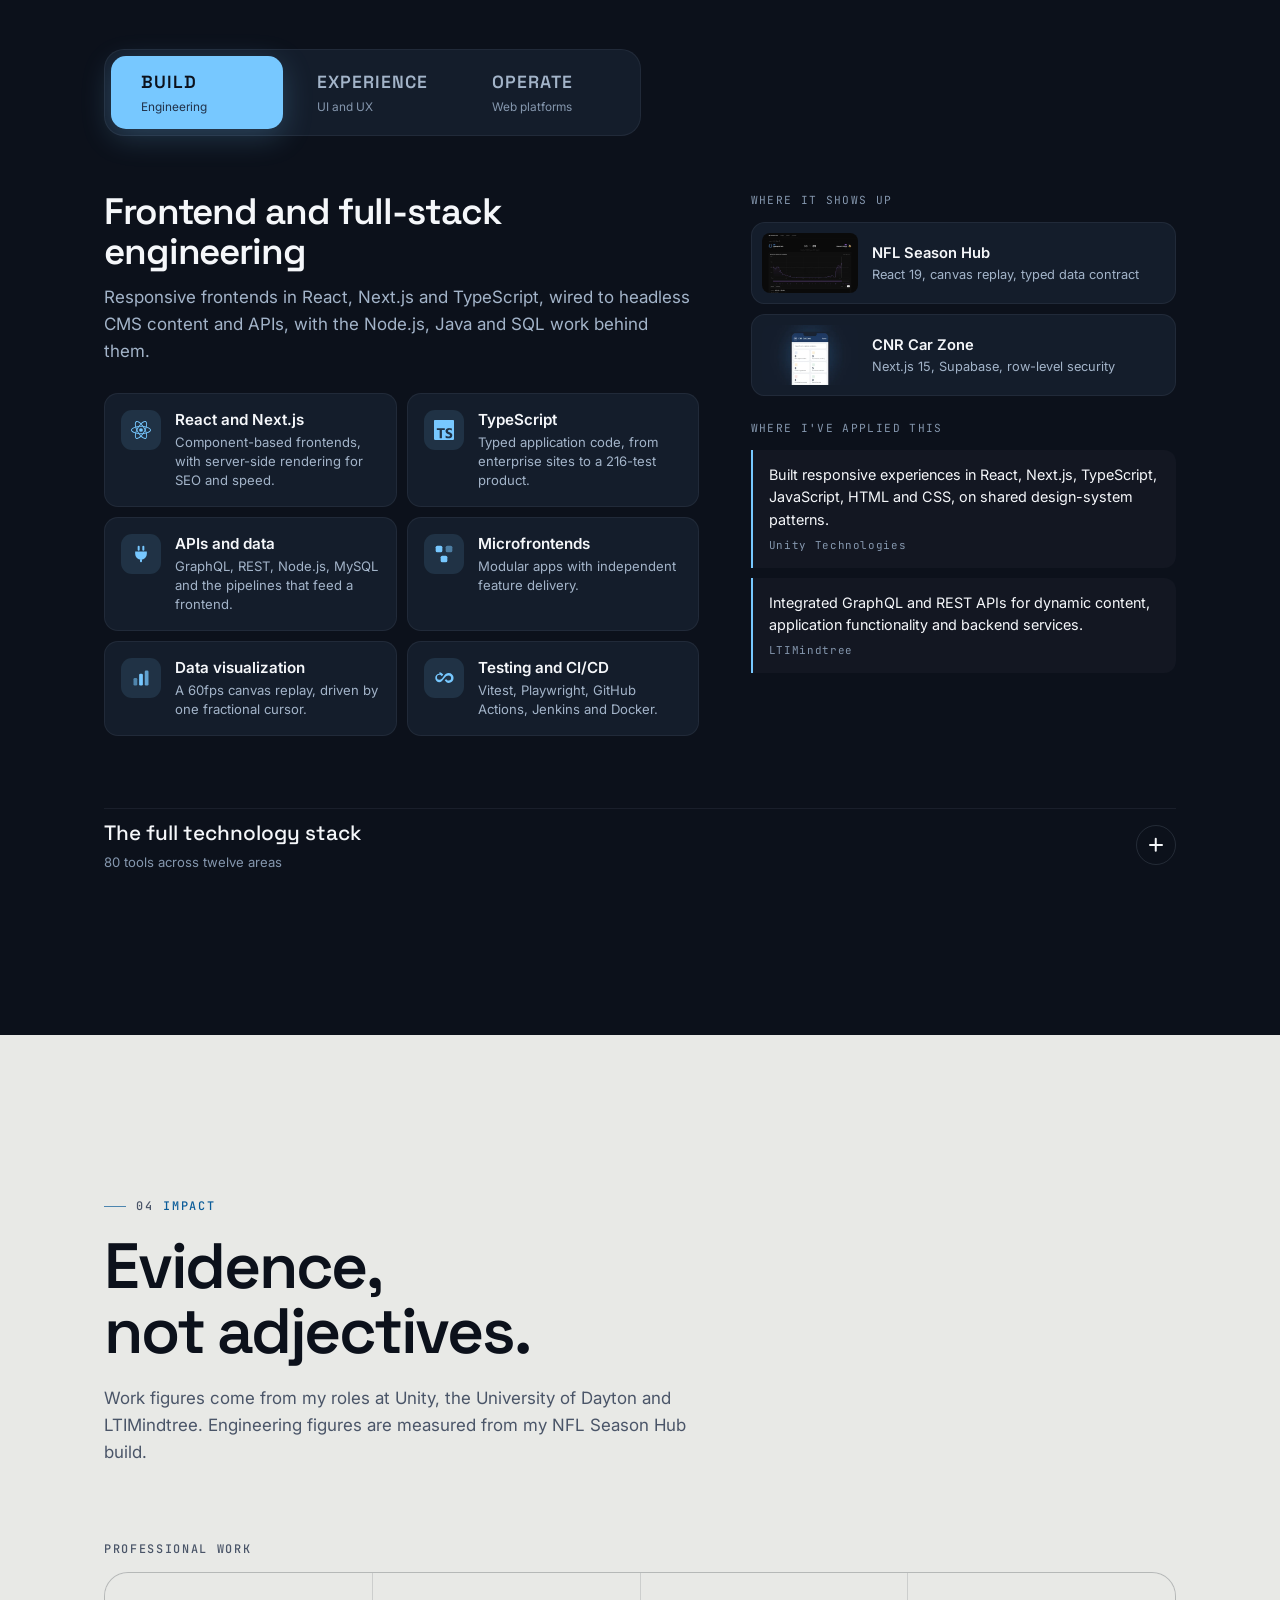
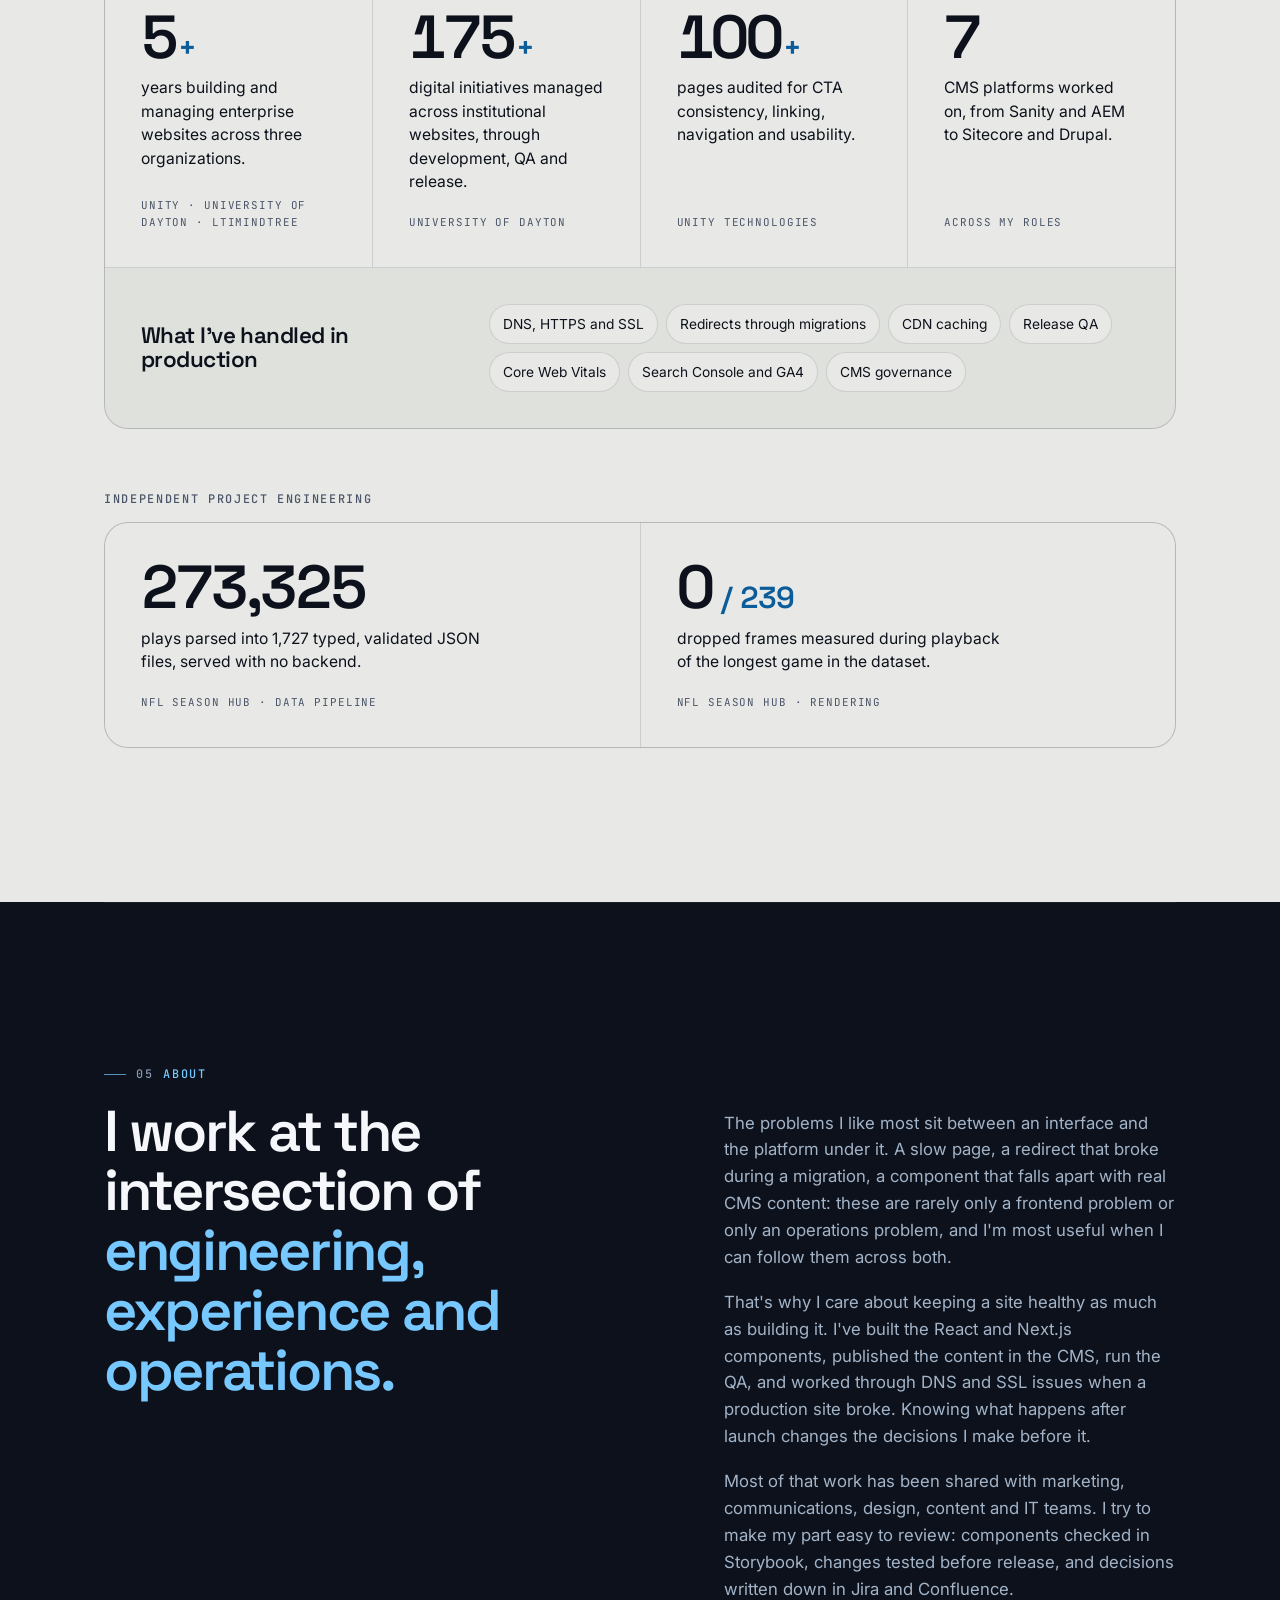
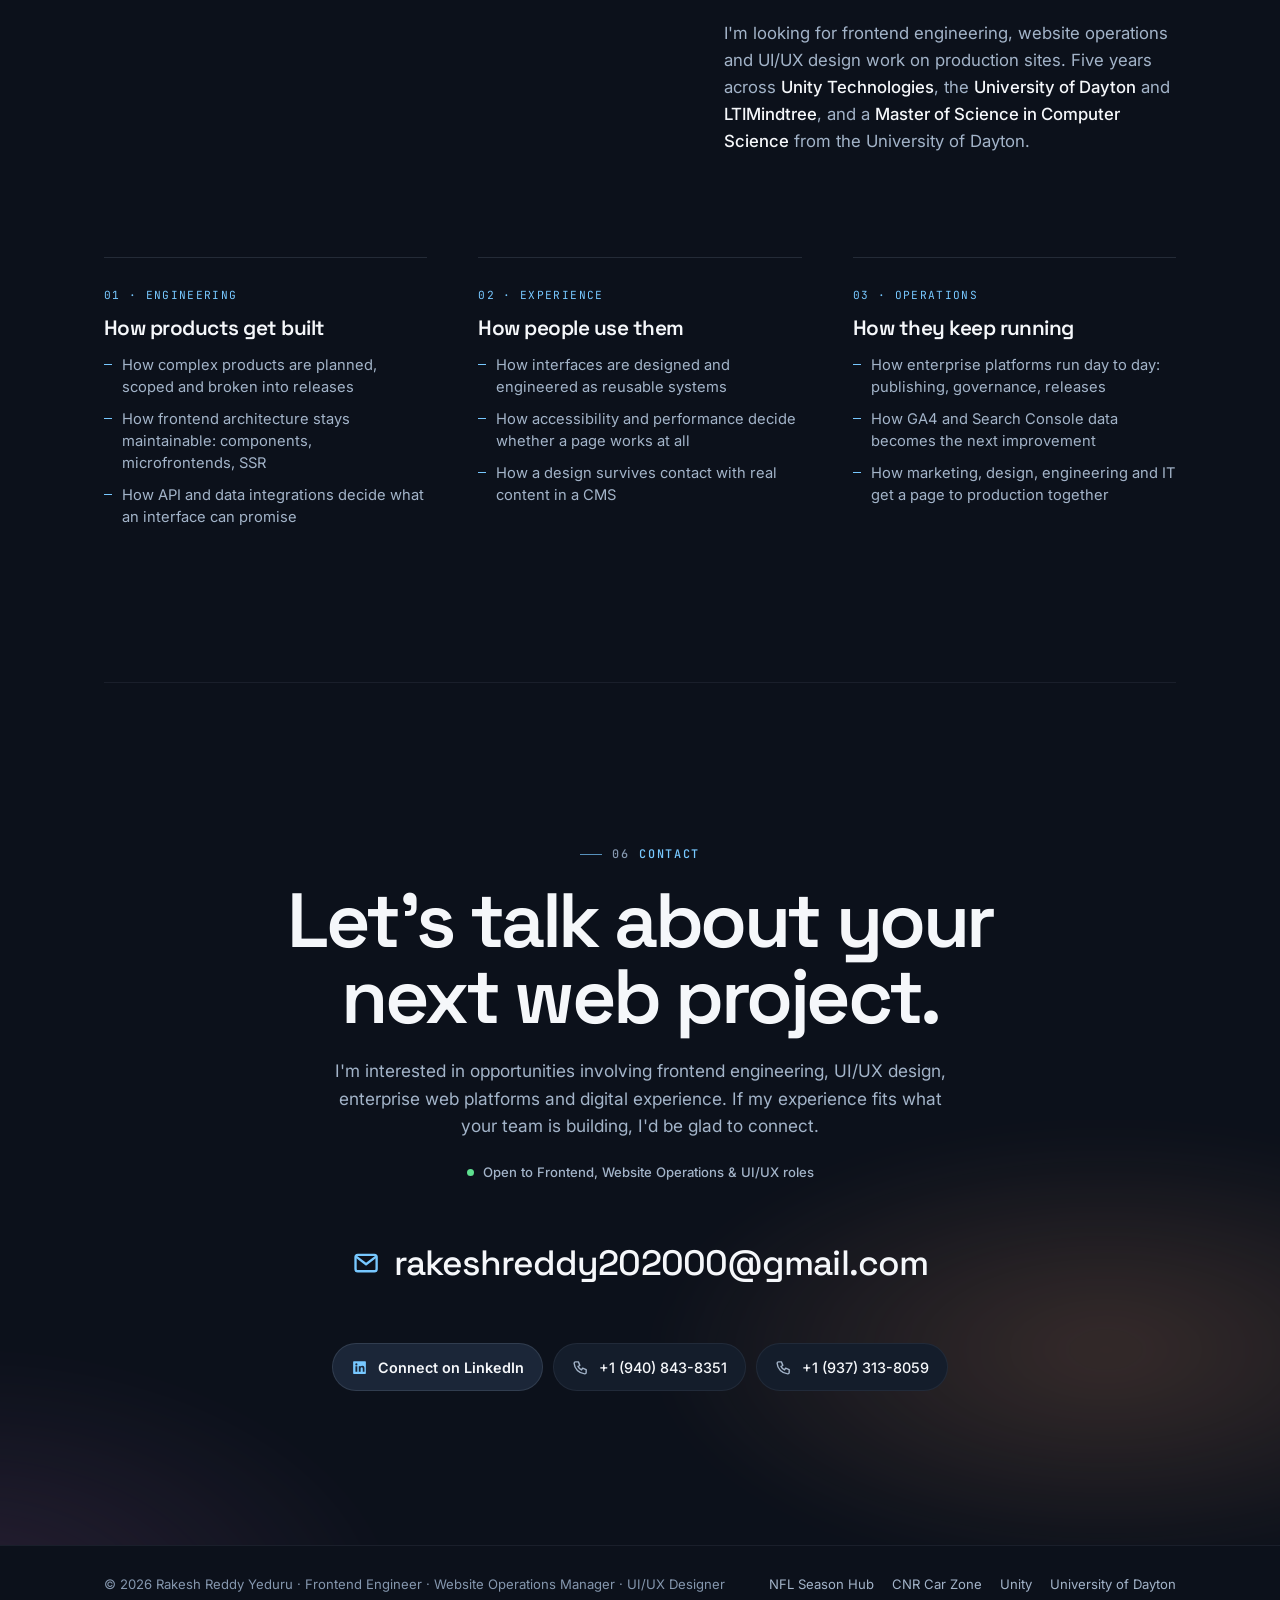
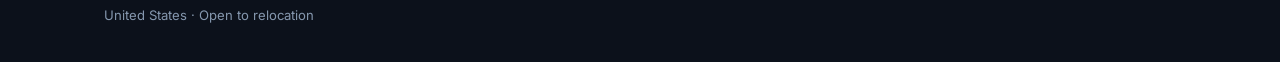
==== commit ca52ea89: "Add UI/UX Designer as a third title Hero label, availability badges, About, Contact, footers on ever" ====
--- a/index.html
+++ b/index.html
@@ -4,8 +4,8 @@
 <meta charset="utf-8" />
 <meta name="viewport" content="width=device-width, initial-scale=1, viewport-fit=cover" />
 <script>document.documentElement.className="js";</script>
-<title>Rakesh Reddy Yeduru | Frontend Engineer &amp; Website Operations Manager</title>
-<meta name="description" content="Frontend engineer specializing in React, Next.js and TypeScript and in enterprise website operations: CMS platforms, accessibility, performance, technical SEO and production delivery at Unity Technologies, the University of Dayton and LTIMindtree." />
+<title>Rakesh Reddy Yeduru | Frontend Engineer, Website Operations Manager &amp; UI/UX Designer</title>
+<meta name="description" content="Frontend engineer and UI/UX designer specializing in React, Next.js and TypeScript and in enterprise website operations: CMS platforms, accessibility, performance, technical SEO and production delivery at Unity Technologies, the University of Dayton and LTIMindtree." />
 <link rel="canonical" href="https://rakesh0710.github.io/Rakesh_Portfolio/" />
 <meta name="theme-color" content="#0c111b" />
 <link rel="icon" href="data:image/svg+xml,<svg xmlns='http://www.w3.org/2000/svg' viewBox='0 0 64 64'><rect width='64' height='64' rx='15' fill='%2377c8ff'/><text x='32' y='43' font-family='Helvetica,Arial,sans-serif' font-size='28' font-weight='bold' fill='%230c111b' text-anchor='middle'>RY</text></svg>" />
@@ -14,7 +14,7 @@
 <meta property="og:type" content="website" />
 <meta property="og:site_name" content="Rakesh Reddy Yeduru" />
 <meta property="og:url" content="https://rakesh0710.github.io/Rakesh_Portfolio/" />
-<meta property="og:title" content="Rakesh Reddy Yeduru | Frontend Engineer &amp; Website Operations Manager" />
+<meta property="og:title" content="Rakesh Reddy Yeduru | Frontend Engineer, Website Operations Manager &amp; UI/UX Designer" />
 <meta property="og:description" content="I engineer web experiences that perform, and keep them running. Frontend engineering and website operations at Unity Technologies, the University of Dayton and LTIMindtree." />
 <meta property="og:image" content="https://rakesh0710.github.io/Rakesh_Portfolio/og.png" />
 <meta property="og:image:width" content="1200" />
@@ -32,7 +32,7 @@
   "@type": "Person",
   "name": "Rakesh Reddy Yeduru",
   "url": "https://rakesh0710.github.io/Rakesh_Portfolio/",
-  "jobTitle": ["Frontend Engineer", "Website Operations Manager"],
+  "jobTitle": ["Frontend Engineer", "Website Operations Manager", "UI/UX Designer"],
   "email": "mailto:rakeshreddy202000@gmail.com",
   "alumniOf": { "@type": "CollegeOrUniversity", "name": "University of Dayton" },
   "sameAs": ["https://www.linkedin.com/in/rakeshyeduru/"],
@@ -92,7 +92,7 @@
 
   <div class="shell hero__in">
     <div class="hero__copy">
-      <p class="hero__label" data-lift="1"><span>Frontend Engineer</span><span class="sep" aria-hidden="true">·</span><span>Website Operations Manager</span></p>
+      <p class="hero__label" data-lift="1"><span>Frontend Engineer</span><span class="sep" aria-hidden="true">·</span><span>Website Operations Manager</span><span class="sep" aria-hidden="true">·</span><span>UI/UX Designer</span></p>
 
       <h1 class="hero__h1">
         <span class="hero__name" data-lift="2">Rakesh Reddy Yeduru</span>
@@ -119,7 +119,7 @@
         </span>
       </div>
 
-      <p class="badge" data-lift="6"><i aria-hidden="true"></i>Open to Frontend &amp; Website Operations roles</p>
+      <p class="badge" data-lift="6"><i aria-hidden="true"></i>Open to Frontend, Website Operations &amp; UI/UX roles</p>
     </div>
 
     <!-- code window: a portrait in code; the release pipeline below it steps
@@ -970,7 +970,7 @@
           before release, and decisions written down in Jira and Confluence.
         </p>
         <p>
-          I'm looking for frontend engineering and website operations work on production sites. Five
+          I'm looking for frontend engineering, website operations and UI/UX design work on production sites. Five
           years across <b>Unity Technologies</b>, the <b>University of Dayton</b> and <b>LTIMindtree</b>,
           and a <b>Master of Science in Computer Science</b> from the University of Dayton.
         </p>
@@ -1017,10 +1017,10 @@
     <p class="eyebrow rv"><b>06</b> Contact</p>
     <h2 class="contact__h rv" id="contact-h">Let's talk about your next web project.</h2>
     <p class="contact__lede rv">
-      I'm interested in opportunities involving frontend engineering, enterprise web platforms and
-      digital experience. If my experience fits what your team is building, I'd be glad to connect.
+      I'm interested in opportunities involving frontend engineering, UI/UX design, enterprise web
+      platforms and digital experience. If my experience fits what your team is building, I'd be glad to connect.
     </p>
-    <p class="badge contact__badge rv"><i aria-hidden="true"></i>Open to Frontend &amp; Website Operations roles</p>
+    <p class="badge contact__badge rv"><i aria-hidden="true"></i>Open to Frontend, Website Operations &amp; UI/UX roles</p>
     <a class="mail rv" href="mailto:rakeshreddy202000@gmail.com"><svg class="i" aria-hidden="true"><use href="#i-mail"/></svg>rakeshreddy202000@gmail.com</a>
     <div class="reach rv">
       <a class="reach__primary" href="https://www.linkedin.com/in/rakeshyeduru/" target="_blank" rel="noopener"><svg class="i" aria-hidden="true"><use href="#i-linkedin"/></svg>Connect on LinkedIn<span class="vh"> (opens in a new tab)</span></a>
@@ -1034,7 +1034,7 @@
 
 <footer class="foot">
   <div class="shell foot__in">
-    <span>© 2026 Rakesh Reddy Yeduru · Frontend Engineer &amp; Website Operations Manager</span>
+    <span>© 2026 Rakesh Reddy Yeduru · Frontend Engineer · Website Operations Manager · UI/UX Designer</span>
     <nav class="foot__links" aria-label="Case studies">
       <a href="work/nfl-season-hub.html">NFL Season Hub</a>
       <a href="work/cnr-car-zone.html">CNR Car Zone</a>
